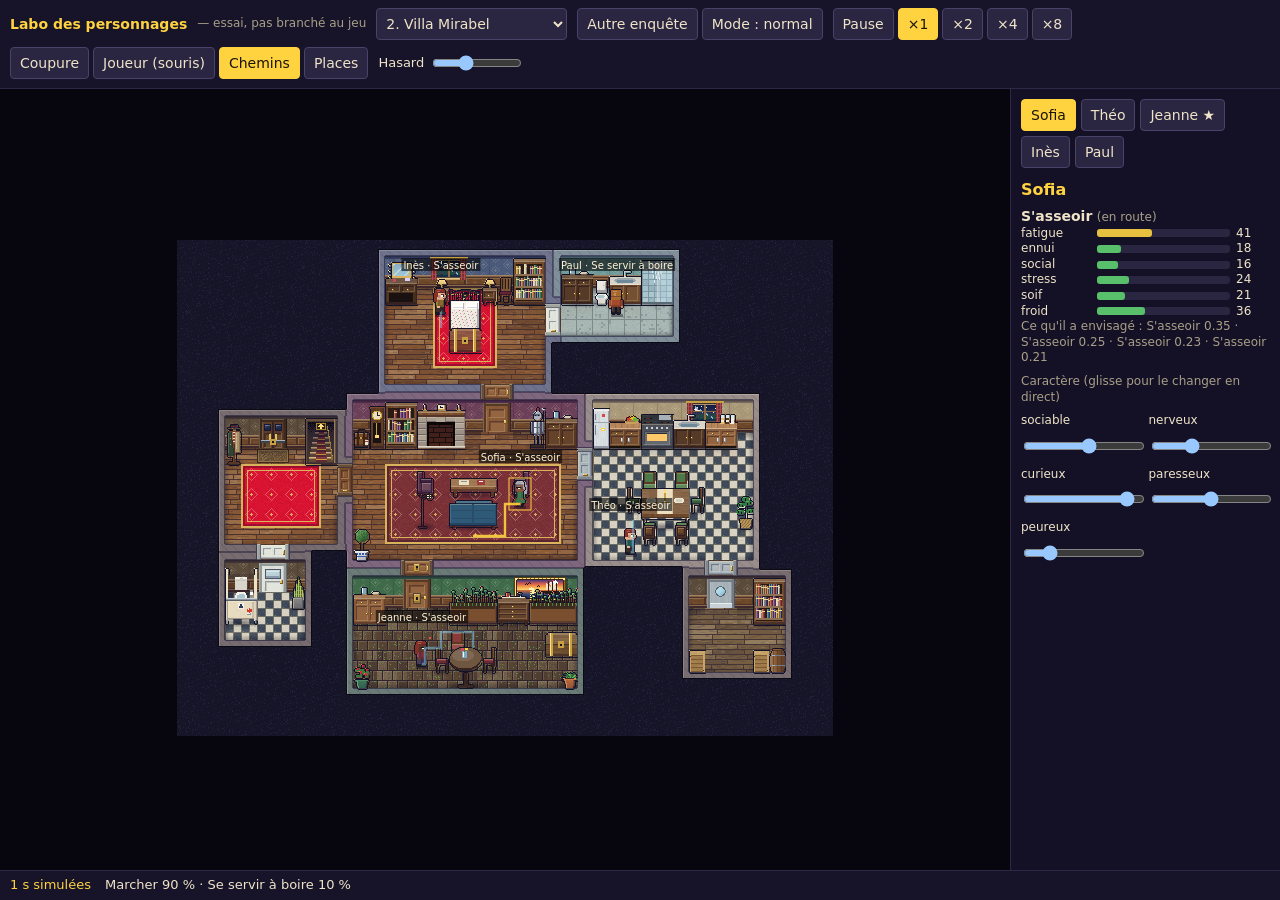
==== labo.html @ 419ea0ed "Six lieux refaits à l'éditeur deviennent les cartes du jeu Hôtel des Cimes, Villa Mirabel, Nocturne " ====
<!DOCTYPE html>
<html lang="fr">
<head>
<meta charset="utf-8">
<meta name="viewport" content="width=device-width,initial-scale=1,viewport-fit=cover">
<title>Labo des personnages</title>
<link rel="preconnect" href="https://fonts.googleapis.com">
<link rel="preconnect" href="https://fonts.gstatic.com" crossorigin>
<link rel="stylesheet" href="https://fonts.googleapis.com/css2?family=Patrick+Hand&family=Pixelify+Sans:wght@400;600;700&family=VT323&display=swap">
<style>/* Layout: le jeu occupe tout l'écran. Toute l'interface est du papier : calepin, étiquettes, documents.
   Single-theme by choice: une nuit d'enquête, vue depuis un carnet d'inspecteur. */
:root{
  color-scheme:dark;
  --nuit:#0c0a1c; --encre:#141226; --stylo:#2a3a6a; --rouge:#a33a3a; --crayon:#ffd23f; --vert:#3d8a54;
  --papier:#eadcb8; --papier-2:#d8c79c; --craie:#f0ecdc;
  --r0:#7fe3d4;
  --f:"Pixelify Sans","Courier New",monospace;
  --main:"Patrick Hand","Comic Sans MS",cursive;
  --grain:none;
}
*{box-sizing:border-box}
html,body{height:100%;margin:0;overflow:hidden;background:var(--nuit)}
body{color:var(--craie);font:17px/1.35 var(--f)}
.carnet>*,.pz>*,.pop>*,.doc>*,.bulle>*{zoom:var(--txt)}
#app{position:relative;width:100%;height:100%;overflow:hidden;background:#05040c;user-select:none;-webkit-user-select:none}
#jeu{position:absolute;left:0;top:0;display:block;image-rendering:pixelated;touch-action:none;outline:none}
button,input,textarea{font:inherit;color:inherit}
button{cursor:pointer;background:none;border:0;padding:0}
:focus-visible{outline:2px solid var(--stylo);outline-offset:2px}
h1,h2,h3,h4,p{margin:0}
[hidden]{display:none!important}
.etiq:disabled{opacity:.5;cursor:not-allowed}

/* Étiquette de papier : le seul style de bouton du jeu */
.etiq{display:inline-flex;align-items:center;gap:6px;background:#f6ecd0 var(--grain);color:var(--encre);padding:4px 13px;min-height:34px;font:600 16px/1.1 var(--f);border:2px solid var(--stylo);
  border-radius:225px 18px 205px 16px/16px 205px 18px 225px;box-shadow:2px 3px 0 rgba(10,8,24,.45);transform:rotate(-.5deg);transition:transform .1s}
.etiq:nth-child(even){transform:rotate(.6deg)}
.etiq:hover,.etiq:focus-visible{background:#ffe9a0;transform:translateY(-2px) rotate(-1deg)}
.etiq:active{transform:translateY(1px)}
.etiq.fort{background:#c8483e;color:#fff4e0;border-color:#5a1420}
.etiq.fort:hover{background:#e0584c}
.etiq.alt{background:#d8c79c;color:#3a3048}
.etiq img{width:20px;height:20px;image-rendering:pixelated}
.ligne{display:flex;flex-wrap:wrap;gap:10px;align-items:center}

/* Sur la carte */
.lieu{position:absolute;top:calc(16px + env(safe-area-inset-top,0px));left:calc(max(10px,env(safe-area-inset-left,0px)) + var(--icone)*.72 + 10px);background:var(--papier) var(--grain);color:var(--encre);padding:2px 14px;font:600 17px var(--f);pointer-events:none;z-index:4;transform:rotate(-1.2deg);box-shadow:2px 3px 0 rgba(0,0,0,.5);clip-path:polygon(0 8%,4% 0,30% 6%,62% 0,100% 7%,98% 96%,70% 100%,35% 93%,3% 100%)}
:root{--icone:clamp(62px,11vmin,112px);--txt:1}
.hud{position:absolute;inset:0;pointer-events:none;z-index:5}
.hud button{pointer-events:auto}
.calepin{position:absolute;right:max(10px,env(safe-area-inset-right,0px));bottom:calc(8px + env(safe-area-inset-bottom,0px));width:calc(var(--icone)*1.32);height:var(--icone);background-size:100% 100%;image-rendering:pixelated;transition:transform .12s}
.calepin:hover{transform:translateY(-5px)}
.calepin.frise{animation:frise .55s steps(6)}
@keyframes frise{0%,100%{transform:none}20%{transform:translateY(-10px) rotate(-6deg)}50%{transform:translateY(-14px) rotate(6deg)}80%{transform:translateY(-6px) rotate(-3deg)}}
.engrenage{position:absolute;left:max(10px,env(safe-area-inset-left,0px));top:calc(8px + env(safe-area-inset-top,0px));width:calc(var(--icone)*.72);height:calc(var(--icone)*.72)}
.engrenage i{position:absolute;inset:0;background-size:100% 100%;image-rendering:pixelated;display:block}
.engrenage:hover i{transform:rotate(18deg)}
.engrenage i{will-change:transform;transition:transform .2s}
.engrenage.tourne i{animation:tourne .7s cubic-bezier(.22,.8,.3,1)}
/* le petit pignon engrène le grand : il tourne en sens inverse, plus vite */
.engrenage #eng2{inset:auto;left:58%;top:58%;width:56%;height:56%}
.engrenage:hover #eng2{transform:rotate(-27deg)}
.engrenage.tourne #eng2{animation:tourne2 .7s cubic-bezier(.22,.8,.3,1)}
@keyframes tourne2{to{transform:rotate(-540deg)}}
/* calepin : la page se corne et se replie (dessinée par tournePage) */
.livret .feuille.page-vole{position:absolute;margin:0;pointer-events:none;flex:none}
.pli-page{position:absolute;pointer-events:none;z-index:3}
@keyframes tourne{to{transform:rotate(360deg)}}
.marteau{position:absolute;left:max(10px,env(safe-area-inset-left,0px));bottom:calc(8px + env(safe-area-inset-bottom,0px));width:calc(var(--icone)*1.32);height:calc(var(--icone)*1.12)}
#mart{display:block;width:100%;height:100%;image-rendering:pixelated}
.plan-mini{position:absolute;right:max(10px,env(safe-area-inset-right,0px));top:calc(10px + env(safe-area-inset-top,0px));display:grid;gap:2px;background:#eadcb8 var(--grain);padding:5px;box-shadow:3px 4px 0 rgba(0,0,0,.5);transform:rotate(.6deg);width:clamp(170px,20vw,260px)}
.plan-mini canvas{width:100%;display:block;background:#eadcb8}
.plan-mini span{font:600 calc(11px + .35vmin) var(--f);color:var(--encre);white-space:nowrap;overflow:hidden;text-overflow:ellipsis}
body.calme *{animation:none!important;transition:none!important}
.neuf{position:absolute;left:-6px;top:-6px;background:var(--crayon);color:var(--encre);min-width:26px;padding:0 5px;font-weight:700;box-shadow:0 0 0 2px var(--encre)}
.prompt{position:absolute;left:50%;bottom:calc(var(--icone) + 18px);transform:translateX(-50%);background:var(--papier) var(--grain);color:var(--encre);padding:2px 12px;font:600 17px var(--f);white-space:nowrap;max-width:94%;overflow:hidden;text-overflow:ellipsis;pointer-events:none;box-shadow:2px 3px 0 rgba(0,0,0,.5);z-index:4}
.toast{position:absolute;left:50%;top:60px;transform:translateX(-50%);background:#f6ecd0 var(--grain);color:#8a2830;padding:4px 14px;font:600 17px var(--f);max-width:92%;text-align:center;pointer-events:none;box-shadow:2px 3px 0 rgba(0,0,0,.5);z-index:6}
.toast.bon{color:#1f6b45}

/* Bulles : un papier collé près du personnage */
.bulle,.amb{position:absolute;background:#fbf3dc var(--grain);color:var(--encre);z-index:7;border:3px solid var(--encre);box-shadow:3px 4px 0 rgba(0,0,0,.45)}
.bulle{width:min(540px,calc(100% - 24px));padding:10px 12px;font-size:19px;line-height:1.3;cursor:pointer;max-height:calc(100% - 20px);overflow-y:auto}
.bulle::after,.amb::after{content:"";position:absolute;left:var(--q,40px);bottom:-12px;width:14px;height:12px;background:#fbf3dc;border-right:3px solid var(--encre);border-bottom:3px solid var(--encre);transform:skewX(32deg)}
.bulle{overflow:visible}
.bulle.haut::after,.amb.haut::after{display:none}
.bulle .tete{display:flex;gap:10px;align-items:flex-start}
.bulle canvas{width:clamp(72px,13vmin,120px);height:clamp(72px,13vmin,120px);image-rendering:pixelated;flex:none;border:3px solid var(--encre)}
.bulle b{display:block;color:#8a2830;font-weight:700}
.bulle .suite{position:absolute;right:10px;bottom:4px;font-size:14px;color:#6a6a7a;animation:clign 1s steps(2) infinite}
@keyframes clign{50%{opacity:0}}
.bulle .choix{display:flex;flex-wrap:wrap;gap:7px;margin-top:10px;max-height:190px;overflow-y:auto;padding:3px}
.bulle .etiq{font-size:15px;min-height:30px;padding:2px 9px}
.amb{padding:2px 8px;font-size:15px;max-width:190px;pointer-events:none;z-index:3}

/* Cartons de scénario */
.carte{position:absolute;inset:0;background:#05040c;display:grid;place-content:center;justify-items:center;text-align:center;gap:12px;padding:24px;z-index:8;cursor:pointer}
.carte h2{font:700 clamp(2.2rem,7vw,4.5rem)/1 var(--f);color:var(--crayon);text-wrap:balance}
.carte p{font-size:clamp(1.1rem,2.6vw,1.6rem);max-width:30em;text-wrap:balance}
.carte small{color:#b8bcd4;font-size:15px}
.passer{position:absolute;right:max(14px,env(safe-area-inset-right,0px));bottom:calc(14px + env(safe-area-inset-bottom,0px));z-index:9;background:#d8c79c var(--grain);color:#3a3048;padding:3px 12px;font:600 15px var(--f);border:2px solid var(--stylo);border-radius:225px 18px 205px 16px/16px 205px 18px 225px}

/* Le calepin : papier, spirale, marque-pages */
.carnet{position:absolute;inset:0;background:rgba(5,4,12,.66);display:grid;grid-template-rows:minmax(0,1fr);place-items:center;padding:12px 14px;z-index:6;overflow:hidden}
.livret{position:relative;width:min(900px,calc(100% - 140px));margin-right:112px;height:min(640px,calc(100vh - 28px));display:flex;min-height:0}
.spirale{flex:none;width:30px;background:repeating-linear-gradient(transparent 0 12px,#8a93a8 12px 18px,#d8dce4 18px 20px,transparent 20px 30px);margin-right:-13px;z-index:2}
.feuille{position:relative;flex:1;min-width:0;background:#eadcb8 var(--grain);background-size:64px;color:var(--encre);box-shadow:6px 8px 0 rgba(0,0,0,.5),inset 22px 0 18px -18px rgba(90,70,30,.5);padding:18px 18px 16px 34px;display:grid;grid-template-rows:minmax(0,1fr);border-radius:3px 8px 8px 3px}
.feuille::before{content:"";position:absolute;inset:0 0 0 0;pointer-events:none;background:repeating-linear-gradient(transparent 0 27px,rgba(70,90,150,.2) 27px 28px);border-radius:inherit}
.feuille::after{content:"";position:absolute;left:26px;top:0;bottom:0;width:2px;background:rgba(190,60,60,.4);pointer-events:none}
.corps{container-type:size;position:relative;overflow-y:auto;scrollbar-gutter:stable;min-height:0;padding:2px 34px 8px 6px;user-select:text;-webkit-user-select:text}
.croix{position:absolute;right:8px;top:8px;width:40px;height:40px;z-index:3;transition:transform .12s}
.croix:hover{transform:rotate(12deg) scale(1.15)}
.signets{position:absolute;left:100%;top:60px;display:flex;flex-direction:column;gap:6px;width:112px;z-index:1}
.signets button{background:var(--c);color:#fff8e8;font:600 14px var(--f);padding:6px 14px 6px 12px;text-align:left;width:94px;margin-left:-6px;box-shadow:2px 2px 0 rgba(0,0,0,.45);transition:width .1s;clip-path:polygon(0 0,100% 0,90% 50%,100% 100%,0 100%);text-shadow:1px 1px 0 rgba(0,0,0,.35)}
.signets button:hover{width:102px}
.signets button{min-height:32px}
.signets button[aria-selected="true"]{width:112px}
.corps h2{font:700 1.6rem/1.15 var(--f);color:#8a2830;margin-bottom:8px;padding-right:30px}
.corps h3{font:600 1.15rem var(--f);color:var(--stylo);margin:12px 0 6px}
.main,.corps li,.corps textarea{font-family:var(--main);font-size:19px;line-height:1.25}
.main{margin-bottom:8px;color:#2a3a6a}
.cases{display:grid;grid-template-columns:repeat(auto-fill,minmax(max(150px,30cqw),1fr));gap:2cqw}
.case{background:#fff8e4;padding:7px;display:grid;gap:3px;align-content:start;text-align:left;box-shadow:0 0 0 2px var(--stylo),3px 3px 0 2px rgba(20,18,38,.25);font-family:var(--main);font-size:17px;line-height:1.15;min-height:96px;color:var(--encre)}
.case:nth-child(odd){transform:rotate(-.7deg)}
.case:nth-child(3n){transform:rotate(.8deg)}
.case .t{display:flex;align-items:center;gap:6px;font:700 15px var(--f);color:#8a2830}
.case img{width:clamp(30px,7cqw,52px);height:clamp(30px,7cqw,52px);image-rendering:pixelated;flex:none}
.case.k-temoin .t{color:var(--stylo)}
.case.k-doc{background:#fbe7d0}
.fiche-t{display:flex;gap:10px;padding:8px 0;border-bottom:2px dashed rgba(42,58,106,.35)}
.fiche-t img{width:clamp(56px,13cqw,110px);height:clamp(56px,13cqw,110px);image-rendering:pixelated;flex:none;border:2px solid var(--stylo)}
.fiche-t>div{flex:1;min-width:0}
.fiche-t h3{margin:0 0 2px}
.fiche-t ul{margin:0;padding-left:18px}
.fiche-t .vide{font-family:var(--main);color:#7a6a54}
.fiche-t textarea{width:100%;margin-top:4px;background:transparent;border:0;border-bottom:1px solid rgba(42,58,106,.45);color:var(--stylo);resize:vertical;outline:none}
.gens{display:grid;grid-template-columns:repeat(auto-fit,minmax(max(140px,30cqw),1fr));gap:2cqw;margin-bottom:10px}
.fiche{display:flex;flex-direction:column;gap:6px;padding:2cqw;background:#fff8e4;text-align:left;min-width:0;align-items:flex-start;font-size:15px;line-height:1.2;color:var(--encre);box-shadow:0 0 0 2px var(--stylo)}
button.fiche:hover{background:#ffe9a0}
.fiche img{height:min(25cqh,20cqw);width:auto;aspect-ratio:1;align-self:center;image-rendering:pixelated;flex:none}
.fiche.choisi{box-shadow:0 0 0 4px #a33a3a;background:#ffd8c8}
.fiche b{display:block;font-size:17px}
.fiche em{color:var(--stylo);font-style:normal;font-weight:600}
.fiche .tr{color:#8a5a14}
.fiche .mb{color:#a33a3a}
.objets,.papiers{display:grid;grid-template-columns:repeat(auto-fill,minmax(max(100px,22cqw),1fr));gap:2cqw}
.objet-c,.pap{display:grid;justify-items:center;gap:3px;padding:7px;background:#fff8e4;box-shadow:0 0 0 2px var(--stylo);font:600 14px/1.1 var(--f);text-align:center;color:var(--encre)}
button.objet-c:hover,.pap:hover{background:#ffe9a0}
.objet-c img,.pap img{width:clamp(40px,12cqw,84px);height:clamp(40px,12cqw,84px);image-rendering:pixelated}
#croquis{max-width:100%;background:transparent;display:block}

/* Documents : le papier est dessiné en pixels, le texte vient par-dessus */
.doc{position:absolute;inset:0;background:rgba(5,4,12,.8);display:flex;padding:14px;z-index:8;overflow:auto}
.vue{position:relative;margin:auto;max-width:100%}
.vue>.croix{position:fixed;right:14px;top:14px;background:#f6ecd0;border-radius:50%;box-shadow:2px 2px 0 rgba(0,0,0,.45);z-index:3}
.d{--t:"VT323","Courier New",monospace;position:relative;box-sizing:border-box;color:#1c1826;font:400 20px/1.14 var(--t);background-size:100% 100%;image-rendering:pixelated;filter:drop-shadow(6px 8px 0 rgba(0,0,0,.5));padding:44px 46px 40px;display:flex;flex-direction:column;gap:7px;user-select:text;-webkit-user-select:text}
.d p,.d ol,.d table{margin:0}
.d i{font-style:normal;color:#5a4a3a}
.d h4{font:700 27px/1.1 var(--f);text-align:center;margin:4px 0}
.d h5{font:700 17px/1.1 var(--f);margin:5px 0 0;border-bottom:2px solid #5a4a3a;padding-bottom:1px;color:#3a2a2a}
.d .ent{font:600 15px/1.2 var(--f);letter-spacing:.04em;text-align:center;color:#4a3a2a}
.d .ent.cl{color:#fff4d8;font-size:21px;margin-top:-30px}
.d .ent.cl2{color:#ecdcb0;font-size:13px;margin-top:-5px;margin-bottom:12px}
.d .ent.dr{text-align:right;padding-left:64px;font-size:19px;color:#1f5a44}
.d .ent small{font:400 13px var(--f)}
.d .fort{font:700 26px var(--f);text-align:center}
.d .signe{font-family:var(--main);font-size:30px;line-height:1;text-align:right;color:var(--stylo);margin-top:auto;padding-right:90px}
.d .signe.g{padding-right:0;text-align:left}
.d .petit{font-size:17px;color:#5a4a3a}
.d .c{text-align:center}
.d .main{font-family:var(--main);font-size:23px;margin:0}
.d .marge{font-family:var(--main);font-size:24px;line-height:1.1;color:#a33a3a}
.d .marge.haute{position:absolute;right:40px;top:372px;width:190px;transform:rotate(-4deg)}
.d .pied{font-size:16px;color:#5a4a3a;border-top:1px solid #8a7a5a;padding-top:3px}
.d .ecrit{font:400 23px/1.2 var(--main);color:#2a3a6a;display:flex;flex-direction:column;gap:8px}
.d .ecrit ol{padding-left:26px}
.d ol{padding-left:24px}
.d .ligne2{display:grid;grid-template-columns:1fr 1fr;gap:2px 16px}
.d .ent2 p:last-child{text-align:right}
.d .ent2{font-size:17px;border-bottom:3px double #2a3a6a;padding-bottom:5px}
.d mark{background:#ffe45c;color:#1a1626;padding:0 3px;box-shadow:inset 0 -2px 0 #e8b820}
.d table.reg{border-collapse:collapse;width:100%;font-size:18px}
.d table.reg td,.d table.reg th{border:1px solid #6a5a48;padding:2px 6px;text-align:left;font-weight:400}
.d .titre-j{font:700 56px/1 Georgia,"Times New Roman",serif;text-align:center;margin-top:-8px;padding-bottom:18px}
.d .sous-j{display:flex;justify-content:space-between;font-size:17px;margin-top:-14px;padding:2px 4px;border-top:3px solid #141226;border-bottom:3px double #141226}
.d .cols{display:grid;grid-template-columns:428px 1fr;gap:38px;flex:1}
.d .cols .t2{font:700 19px var(--f);margin-top:14px;border-top:1px solid #6a6a72;padding-top:6px}
.d .cols p+p{margin-top:8px}
.d .cote{padding-top:150px;font-size:17px}
.d .cote b{display:block;font:700 15px var(--f);margin-top:6px}
.d .ph{display:none}
.d .colle{line-height:1.7}
.colle span{display:inline-block;padding:1px 6px;margin:2px;background:#fff;box-shadow:1px 1px 0 rgba(0,0,0,.3);font-size:22px}
.colle .m0{font:700 25px Georgia,serif;transform:rotate(-3deg)}
.colle .m1{background:#1a1a1a;color:#fff;transform:rotate(2deg);font-family:var(--t)}
.colle .m2{font:700 28px Impact,sans-serif;background:#f4d84a;transform:rotate(1deg)}
.colle .m3{font:400 23px "Courier New",monospace;background:#e8b0a8;transform:rotate(-2deg)}
.d .fiche-c{position:absolute;left:40px;right:40px;bottom:68px;font-size:18px}
.d .fiche-c b{font:700 14px var(--f)}
.d .fiche-c mark{font-size:18px}
.d[data-k=chantage]{padding:24px 26px}
.d[data-k=recu]{padding:30px 22px;gap:3px;font-size:19px}
.d[data-k=recu] .l{display:flex;justify-content:space-between}
.d[data-k=recu] .tir{overflow:hidden;white-space:nowrap}
.d[data-k=telegramme]{padding:28px 30px}
.d[data-k=telegramme] .ent.cl{margin-top:-20px;margin-bottom:12px}
.d .cases{display:grid;grid-template-columns:repeat(5,1fr);font-size:18px;text-align:center;margin-top:-2px}
.d .cases i{display:block;font:600 13px var(--f)}
.d .bande{font-size:25px;line-height:66px;margin-top:0;text-transform:uppercase;padding:0 14px;height:190px;overflow:hidden}
.d[data-k=registre]{padding:32px 34px}
.d[data-k=registre] .ent.cl{margin-top:-20px;margin-bottom:18px}
.d table.led{border-collapse:collapse;width:100%}
.d table.led th{font:700 15px var(--f);text-align:left;padding:0 8px 8px}
.d table.led td{padding:0 8px;height:42px}
.d table.led td.h{font:400 22px var(--main);color:#2a3a6a}
.d[data-k=registre] .pied{margin-top:auto}
.d table.heures{border-collapse:collapse;margin:10px 0 0 -22px;width:calc(100% + 22px)}
.d table.heures td{height:45px;vertical-align:middle;font:400 23px var(--main);color:#2a3a6a;padding:0 6px}
.d table.heures td:first-child{width:92px;text-align:right;font:400 19px var(--t);color:#7a2228;padding-right:14px}
.d[data-k=agenda] .bas{margin-top:auto;color:#2a3a6a}
.d[data-k=agenda]{padding:30px 22px 22px 40px}
.d[data-k=journal]{padding:30px 34px 30px 88px;line-height:1.1}
.d[data-k=journal] .ecrit{font-size:26px;line-height:36px;gap:0;margin-top:16px}
.d[data-k=journal] .petit{margin-top:6px}
.d[data-k=carte] .dem{position:absolute;left:28px;top:36px;width:300px;font-size:24px;line-height:1.15;color:#2a3a6a}
.d[data-k=carte] .dest{position:absolute;left:385px;top:194px;width:300px;line-height:45px;font:400 25px var(--main);color:#2a3a6a}
.d[data-k=carte] .obl{position:absolute;right:120px;top:120px;font-size:15px;transform:rotate(-8deg);color:#3a3a4a}
.d[data-k=renvoi]{padding-top:32px}
.d[data-k=dette]{padding-top:34px}
.d[data-k=dette] h4{text-align:left;padding-right:84px}
.d[data-k=brevet]{padding:38px 48px}
.d[data-k=brevet] .ent{margin-top:0}
.d[data-k=article]{padding:26px 28px}
.d[data-k=contrat]{padding-top:42px}
.d[data-k=contrat] ol.art{display:flex;flex-direction:column;gap:6px}
.d[data-k=autopsie]{padding:44px 40px 34px;font-size:19px;gap:5px}
.d[data-k=autopsie] .signe{padding-right:0;text-align:left;margin-top:30px}
.d[data-k=ordonnance]{padding:34px 34px 30px}
.d[data-k=ordonnance] .ordo{margin-top:30px}
.d[data-k=ordonnance] .ecrit{margin:14px 0;font-size:26px}
.d[data-k=testament]{padding:42px 48px 36px}
.tampon-p{position:absolute;right:124px;bottom:28px;width:144px;height:144px;border:4px double #2a3a8a;border-radius:50%;color:#2a3a8a;display:grid;place-content:center;justify-items:center;text-align:center;transform:rotate(-13deg);opacity:.76;mix-blend-mode:multiply}
.tampon-p b{font:700 21px/1 var(--f)}
.tampon-p small{font:600 12.5px/1.15 var(--f)}
.objet{background:#f4ead0 var(--grain);display:grid;justify-items:center;text-align:center;width:min(380px,100%);color:#1a1626;padding:24px;gap:8px;box-shadow:6px 8px 0 rgba(0,0,0,.5);font:600 17px/1.3 var(--f)}
.objet h4{font:700 1.4rem var(--f)}
.objet img{width:252px;height:252px;max-width:100%;image-rendering:pixelated}
.objet .petit{font-size:14px;color:#5a4a3a}
.objet .main{font-size:20px}

/* Énigmes et mini-jeux : une fiche de papier */
.pz{position:absolute;inset:0;background:rgba(5,4,12,.74);display:grid;place-items:center;padding:12px;z-index:7}
.fiche-pz{width:min(800px,100%);max-height:100%;overflow-y:auto;padding:18px;display:grid;gap:11px;justify-items:center;text-align:center;background:#eadcb8 var(--grain);color:var(--encre);box-shadow:6px 8px 0 rgba(0,0,0,.5);font-size:18px}
.fiche-pz h3{font:700 1.5rem var(--f);color:#8a2830}
.clue{display:grid;gap:3px;font-family:var(--main);font-size:20px}
.code{letter-spacing:.22em;font:700 1.25em var(--f);color:var(--stylo)}
.fiche-pz input[type=text]{font-size:1.3em;background:#fff8e4;color:var(--encre);border:2px solid var(--stylo);padding:4px 8px;width:220px;max-width:100%;text-align:center}
.fiche-pz input[type=range]{width:min(320px,100%)}
.mono{word-break:break-word;max-width:60ch;color:var(--stylo);font:600 18px "Courier New",monospace}
.pgrid{display:grid;gap:3px;justify-content:center}
.pgrid button{width:46px;height:46px;background:#c8b888;font-size:20px;line-height:1;color:var(--encre);box-shadow:inset 0 0 0 2px var(--stylo)}
.pgrid button.on{background:var(--crayon)}
.pgrid button.x{visibility:hidden}
.pgrid svg,.pgrid img{display:block;width:100%;height:100%;image-rendering:pixelated}
.pgrid .proche{background:#d8483e}.pgrid .moyen{background:#e0a03a}.pgrid .loin{background:#5a7ad8}
.err{color:#a33a3a;min-height:1.2em}
.meuble{position:relative;display:block;margin:0 auto;width:min(760px,100%,calc((100vh - 190px)*1.6));aspect-ratio:320/200;background-size:100% 100%;image-rendering:pixelated;box-shadow:0 0 0 4px #2a1a14;overflow:hidden}
.meuble img{display:block;width:100%;height:auto;image-rendering:pixelated}
.cintre{position:absolute;top:8%;width:20%;transform-origin:50% 0;transition:transform .15s}
.cintre:hover,.cintre:focus-visible{transform:rotate(3deg);z-index:2}
.cintre.vu{transform:translateY(-2%) rotate(-5deg);filter:brightness(.55)}
.rayon{position:absolute;left:22%;width:56%;bottom:16%;display:flex;align-items:flex-end;justify-content:center}
.rayon button{width:15.5%;transition:transform .12s}
.rayon button:hover{transform:translateY(-3%)}
.rayon .sel{transform:translateY(-8%);filter:brightness(1.3)}
.serrure{position:absolute;left:14%;right:14%;top:56%;display:grid;justify-items:center;gap:6px}
.gp{display:flex;gap:10px}
.gp i{width:16px;height:16px;border-radius:50%;background:#2a1a14;box-shadow:inset 0 0 0 2px #d8b050}
.gp i.ok{background:#58d67a}
.tir{width:100%;height:clamp(18px,5cqw,30px);position:relative;background:#2a2230;box-shadow:0 0 0 3px #d8b050}
.tir i{position:absolute;top:0;bottom:0;background:var(--vert)}
.tir u{position:absolute;top:-5px;bottom:-5px;width:6px;background:var(--crayon);box-shadow:0 0 0 1px var(--encre)}
.boite{position:absolute;width:16%;transition:transform .12s}
.boite:hover{transform:translateY(-4%)}
.tatons{position:absolute;inset:7% 6%;display:grid;grid-template-columns:repeat(5,1fr);grid-template-rows:repeat(4,1fr);gap:2px}
.tatons button{background:transparent;transition:background .12s}
.tatons button:hover{background:rgba(255,255,255,.14)}
.tatons .proche{background:rgba(216,72,62,.62)}.tatons .moyen{background:rgba(224,160,58,.5)}.tatons .loin{background:rgba(90,122,216,.42)}
.cendres{position:absolute;inset:0;width:100%;height:100%;image-rendering:pixelated;touch-action:none;cursor:grab}
.cendres.hd{image-rendering:auto;cursor:pointer}

/* Page d'accueil */
.accueil{position:absolute;inset:0;z-index:10;overflow:auto}
#ciel{position:absolute;inset:0;width:100%;height:100%;image-rendering:pixelated}
.acc-ui{position:relative;min-height:100%;display:grid;grid-template-columns:minmax(0,1fr) minmax(0,460px);gap:24px;align-items:center;padding-block:24px;padding-left:max(28px,env(safe-area-inset-left,0px));padding-right:max(28px,env(safe-area-inset-right,0px));user-select:none}
.acc-g{display:grid;gap:18px;justify-items:start;max-width:520px}
.acc-g h1{font:700 clamp(3.6rem,11vw,7.5rem)/.88 var(--f);color:var(--craie);text-shadow:4px 5px 0 #05040c}
.acc-g h1 span{color:var(--crayon)}
.acc-g>p{font-size:clamp(1.05rem,2.2vw,1.35rem);max-width:26em;text-shadow:2px 2px 0 #05040c}
.acc-g .etiq{font-size:19px;min-height:44px;padding:6px 18px}
.pop{position:absolute;inset:0;background:rgba(5,4,12,.74);display:grid;place-items:center;padding:12px;z-index:20}
.opts{position:relative;width:min(760px,100%);text-align:left;justify-items:stretch}
.opts .croix{right:8px;top:8px}
.opts h3{padding-right:40px}
.opts h4{font:600 1.1rem var(--f);color:var(--stylo)}
.lignes{display:grid;gap:7px}
.opt{display:grid;grid-template-columns:minmax(0,210px) minmax(0,1fr);gap:10px;align-items:center;font:600 15px var(--f)}
.opt input[type=range]{width:100%}
.etiq.actif{background:#2a3a6a;color:#fff4e0}
@media (max-width:560px){.opt{grid-template-columns:minmax(0,1fr)}}
.acc-d{position:relative;background:#c8b48a var(--grain);padding:16px;box-shadow:6px 8px 0 rgba(0,0,0,.55);transform:rotate(.7deg);color:var(--encre)}
.tampon{position:absolute;right:-10px;top:-18px;background:#f6ecd0 var(--grain);border:4px solid #a33a3a;color:#a33a3a;padding:3px 13px;display:grid;justify-items:center;transform:rotate(7deg);z-index:1;box-shadow:2px 3px 0 rgba(0,0,0,.4)}
.tampon b{font:700 2rem/1 var(--f)}
.tampon span{font:600 13px var(--f)}
.dossiers{display:grid;gap:5px;margin-top:40px}
.dossier{position:relative;display:grid;grid-template-columns:30px minmax(0,1fr) auto;gap:8px;align-items:center;background:#f0dfae var(--grain);padding:5px 10px;text-align:left;box-shadow:1px 2px 0 rgba(60,40,10,.55);font:600 16px var(--f);overflow:hidden}
.dossier:nth-child(even){background-color:#e6d09a}
.dossier:hover{background:#ffe9a0;transform:translateX(-4px)}
.dossier .no{color:#8a2830}
.dossier .dif{font-size:13px;color:#6a5a44}
.dossier i{position:absolute;right:62px;top:3px;font:700 15px var(--f);font-style:normal;color:#a33a3a;border:2px solid #a33a3a;padding:0 5px;transform:rotate(-7deg);background:rgba(246,236,208,.7)}
@media (max-width:820px){
  .acc-ui{grid-template-columns:minmax(0,1fr);align-content:start}
  .livret{width:100%;height:100%;flex-direction:column}
  .spirale{display:none}
  .signets{position:static;order:-1;flex-direction:row;flex-wrap:wrap;width:auto;gap:3px}
  .signets button,.signets button:hover,.signets button[aria-selected="true"]{width:auto;margin:0;padding:3px 9px;clip-path:none;font-size:13px}
  .signets button[aria-selected="true"]{outline:2px solid #fff8e8}
  .feuille{padding-left:30px}
}
@media (max-width:560px){
  body{font-size:16px}
  .bulle canvas{width:60px;height:60px}
  .bulle{font-size:17px}
}
@media (prefers-reduced-motion:reduce){.calepin.frise,.bulle .suite{animation:none}}

/* Tribunal : une parade d'identification plein écran, avec toise et banc d'accusation */
.tribunal{position:absolute;inset:0;z-index:15;display:grid;grid-template-rows:auto minmax(0,1fr) auto auto;gap:clamp(6px,2vh,16px);padding:clamp(10px,3vh,26px) max(16px,env(safe-area-inset-right,0px));color:#f0ecdc;
  background:repeating-linear-gradient(transparent 0 calc(10vh - 2px),rgba(240,236,220,.16) calc(10vh - 2px) 10vh),linear-gradient(#1a1f3a,#0c0f22)}
.tribunal>header{text-align:center}
.tribunal>header p{font:600 15px var(--f);letter-spacing:.12em;text-transform:uppercase;color:#b8bcd4}
.tribunal>header h2{font:700 clamp(1.5rem,4.4vh,2.6rem)/1.1 var(--f);color:var(--crayon)}
.alignes{display:grid;grid-template-columns:repeat(var(--n),minmax(0,1fr));gap:clamp(6px,1.4vw,18px);align-items:center;align-content:center;min-height:0;max-width:1100px;width:100%;margin:0 auto}
.aligne{position:relative;display:grid;justify-items:center;gap:3px;padding:8px 6px 10px;color:#f0ecdc;background:rgba(240,236,220,.06);transition:transform .12s,background .12s;min-width:0}
.aligne:hover{background:rgba(240,236,220,.14);transform:translateY(-5px)}
.aligne .no{position:absolute;left:6px;top:4px;background:#141226;color:var(--crayon);font:700 14px var(--f);padding:0 6px}
.aligne img{width:100%;max-height:44vh;object-fit:contain;image-rendering:pixelated}
.aligne b{font:700 clamp(15px,2.4vh,20px)/1.1 var(--f)}
.aligne small{font:400 clamp(12px,1.8vh,15px)/1.1 var(--f);color:#b8bcd4;text-align:center}
.aligne i{position:absolute;left:50%;top:38%;transform:translate(-50%,-50%) rotate(-12deg);font:700 clamp(15px,2.8vh,24px) var(--f);font-style:normal;color:#ff6a5e;border:3px solid #ff6a5e;padding:0 8px;background:rgba(20,10,20,.72);opacity:0}
.aligne.choisi{background:rgba(216,72,62,.26);box-shadow:inset 0 0 0 3px #ff6a5e}
.aligne.choisi i{opacity:1}
.tribunal>footer{display:flex;flex-wrap:wrap;gap:10px 20px;align-items:center;justify-content:center;background:linear-gradient(#5f2f1a,#3a1c10);box-shadow:inset 0 3px 0 #d8a840,0 -4px 0 rgba(0,0,0,.4);padding:clamp(8px,1.8vh,14px) 18px;margin-inline:calc(-1*max(16px,env(safe-area-inset-right,0px)));margin-bottom:calc(-1*clamp(10px,3vh,26px))}
.tribunal>footer p{font:600 clamp(15px,2.4vh,19px) var(--f);min-width:0}
.frapper{display:inline-flex;align-items:center;gap:10px;background:#c8483e;color:#fff4e0;font:700 clamp(16px,2.6vh,21px) var(--f);padding:6px 18px;box-shadow:3px 4px 0 rgba(0,0,0,.45)}
.frapper:hover:not(:disabled){background:#e0584c}
.frapper:disabled{background:#6a4a48;color:#c8b8b0;cursor:not-allowed}
#trib-mart{width:60px;height:51px;image-rendering:pixelated}
.croix.claire{right:14px;top:12px;background:#f6ecd0;border-radius:50%;z-index:2}
@media (max-width:640px){.alignes{grid-template-columns:repeat(3,minmax(0,1fr));align-content:start;overflow-y:auto}.aligne img{max-height:18vh}}

/* Intérieur des meubles */
.scene-c{display:block;margin:0 auto;width:min(760px,100%,calc((100vh - 190px)*1.6));aspect-ratio:320/200;image-rendering:pixelated;touch-action:none;cursor:grab;box-shadow:0 0 0 4px #2a1a14}
.scene-c:active{cursor:grabbing}
/* Emploi du temps dessiné à la main dans le calepin */
.edt-wrap{overflow-x:auto}
.edt{border-collapse:collapse;width:100%;table-layout:fixed;font-family:var(--main);color:#1a1626;background:rgba(255,252,240,.5)}
.edt th,.edt td{border:2px solid #2a3a6a;padding:3px 3px;vertical-align:middle;text-align:center;font-weight:400;background:none}
.edt thead th{font:700 16px var(--f);color:#2a3a6a}
.edt thead th:first-child{width:clamp(70px,17cqw,120px)}
.edt tbody th{text-align:left;font:600 clamp(13px,2.2cqw,15px) var(--f);color:#1a1626;overflow:hidden}
.edt tbody th img{width:clamp(18px,4.4cqw,30px);height:auto;image-rendering:pixelated;vertical-align:middle;margin-right:5px}
.edt td b{display:block;font-weight:400;font-size:clamp(13px,2.7cqw,18px);line-height:1.05;color:#2a3a6a}
.edt td small{font-size:clamp(12px,2.4cqw,16px);line-height:1.05;color:#4a3a2a;display:block}
.edt td i{font-style:normal;color:#9a8a6a;font-size:18px}
.edt .crime{background:rgba(216,72,62,.2)}
.edt thead .crime{color:#c82a20;background:rgba(216,72,62,.3)}
.corps textarea{width:100%;margin-top:8px;background:transparent;border:0;border-bottom:1px solid rgba(42,58,106,.45);color:var(--stylo);resize:vertical;outline:none;font:19px var(--main)}
.carnet .croix{right:26px;top:6px}

/* Dossier d'accusation : arme et heure, facultatives */
.dossier-acc{display:flex;flex-wrap:wrap;gap:6px 26px;justify-content:center;max-width:1100px;width:100%;margin:0 auto}
.dossier-acc>div{display:flex;flex-wrap:wrap;align-items:center;gap:5px 8px;min-width:0}
.dossier-acc b{font:700 clamp(14px,2.2vh,17px) var(--f);color:var(--crayon)}
.dossier-acc span{display:flex;flex-wrap:wrap;gap:4px}
.dossier-acc .etiq{font-size:clamp(12px,1.9vh,15px);padding:2px 8px}
.dossier-acc .etiq.actif{background:#d8483e;color:#fff4e0}

/* Carte : le nom de la pièce au survol */
.plan-nom{position:absolute;right:0;top:calc(100% + 6px);background:#141226;color:#fff8e8;font:700 clamp(17px,2.6vw,24px)/1.1 var(--f);padding:5px 12px;white-space:nowrap;box-shadow:3px 3px 0 rgba(0,0,0,.5);transform:rotate(-.6deg);pointer-events:none}
/* Déductions et note de fin */
.deduc{display:flex;flex-wrap:wrap;gap:10px}
.tcol{flex:1 1 150px;min-width:0;display:grid;gap:5px;align-content:start}
.tcol h3{margin:0}
.tem{display:grid;text-align:left;background:#f6ecd0;color:var(--encre);padding:5px 8px;box-shadow:inset 0 0 0 1px var(--stylo);font:400 16px/1.1 var(--main)}
.tem b{font:600 14px var(--f)}
.tem.reg{background:#e8d8b0}
.tem.sel{background:#ffe45c;box-shadow:inset 0 0 0 2px #c8483e}
.liens{list-style:none;padding:0;display:grid;gap:4px;font:400 18px/1.2 var(--main)}
.liens li{padding-left:18px;position:relative}
.liens li::before{content:"=";position:absolute;left:0;color:#3a7a4c;font-weight:700}
.liens li.rouge{color:#a32a2a}
.liens li.rouge::before{content:"X";color:#c8302a}
.note-fin{display:flex;gap:16px;align-items:center;margin:6px 0}
.lettre{flex:none;width:76px;height:76px;display:grid;place-items:center;font:700 52px/1 var(--f);border:4px solid currentColor;transform:rotate(-7deg)}
.l-A,.l-B{color:#2e7a4a}.l-C,.l-D{color:#b87a1a}.l-E{color:#a32a2a}
.petitp{font:400 16px var(--main);color:#5a4a3a}
/* Nouveaux mini-jeux */
.ecrits{position:absolute;inset:6% 5%;display:grid;grid-template-columns:1fr 1.5fr;gap:3%;min-height:0}
.modele,.quatre button{background:#f4ead0;color:#1a1626;box-shadow:2px 3px 0 rgba(0,0,0,.4);padding:6px 8px;text-align:left;display:grid;align-content:start;gap:2px;min-width:0;overflow:hidden}
.modele b,.quatre b{font:600 13px var(--f);color:#5a4a3a}
.quatre{display:grid;grid-template-columns:1fr 1fr;gap:6px;min-height:0}
.quatre .vu{opacity:.45}
.ecrit{display:block;font-size:clamp(15px,2.6cqw,21px);line-height:1.2;transform-origin:0 50%}
.meuble{container-type:inline-size}
.emp{position:absolute;inset:6% 5%;display:flex;gap:5%;align-items:center;justify-content:center}
.emp>div:first-child,.fiches button{background:#f4ead0;color:#1a1626;padding:6px;display:grid;justify-items:center;gap:3px;box-shadow:2px 3px 0 rgba(0,0,0,.4)}
.emp b{font:600 13px var(--f)}
.emp img{width:clamp(56px,16cqw,110px);image-rendering:pixelated}
.fiches{display:flex;gap:8px}
.fiches img{width:clamp(44px,12cqw,84px)}
/* Niveau test : une seule ligne discrète, le reste se joue dans le décor */
.but{position:absolute;left:50%;bottom:calc(14px + env(safe-area-inset-bottom,0px));transform:translateX(-50%);max-width:min(560px,62vw);background:rgba(10,8,20,.74);color:#f0ecdc;font:600 clamp(13px,1.9vh,16px)/1.2 var(--f);padding:4px 12px;text-align:center;pointer-events:none;z-index:4;text-wrap:balance}
.salles{list-style:none;padding:0;display:grid;gap:6px}
.salles li{display:grid;gap:3px;background:#fff8e4;padding:6px 10px;box-shadow:2px 2px 0 rgba(0,0,0,.2);font:400 17px/1.15 var(--main)}
.salles b{font:600 16px var(--f)}
.salles .fini b{color:#2e7a4a}
/* Écran tactile */
#jeu,#mini,.scene-c,.cendres{touch-action:manipulation}
@media (max-width:560px){
  .plan-mini{width:118px;padding:3px}
  .plan-mini span#ici{font-size:11px}
  .ecrits{grid-template-columns:1fr}
  .edt th,.edt td{padding:2px}
}
@media (pointer:coarse){
  .etiq{min-height:40px}
  .tons .etiq,.fl .etiq{min-height:38px}
}
#mini{pointer-events:auto}
@media (max-width:640px){
  .tribunal{overflow-y:auto;grid-template-rows:auto auto auto auto}
  .alignes{overflow:visible}
  .tribunal>footer{position:sticky;bottom:0;z-index:2}
}
/* Tutoriel : quelques mots, une flèche, et c'est au joueur d'agir */
.tuto-p{position:absolute;left:50%;bottom:calc(52px + env(safe-area-inset-bottom,0px));transform:translateX(-50%);background:rgba(10,8,20,.6);color:#c8c4d8;font:600 12px var(--f);padding:2px 9px;z-index:4}
.tuto-p:hover{color:#fff}
.calepin.appel,.marteau.appel{animation:appel .9s ease-in-out infinite}
@keyframes appel{0%,100%{transform:scale(1)}50%{transform:scale(1.14) rotate(-3deg)}}
@media (prefers-reduced-motion:reduce){.calepin.appel,.marteau.appel{animation:none;outline:3px solid #ffd23f}}
/* Fins et enquête du jour */
.fin-nom{display:grid;gap:2px;background:#2a2430;color:#f0ecdc;padding:7px 12px;margin:4px 0}
.fin-nom b{font:700 19px var(--f);color:#ffd23f}
.fin-nom span{font:400 18px/1.15 var(--main)}
.dossier.jour{background:#8a2830;color:#fff4e0}
.dossier.jour .no,.dossier.jour .dif{color:#ffd23f}
.tampon small{display:block;font-size:12px}
/* ——— Petits écrans ———
   Règles pensées d'abord pour un téléphone : rien ne dépasse sur les côtés, tout défile en hauteur,
   et chaque bouton se touche au doigt sans zoomer. */
.pz,.pop{display:flex;overflow-y:auto;overscroll-behavior:contain}
.pz>*,.pop>*{margin:auto;max-width:100%}
.carnet,.doc,.accueil,.tribunal,.pz,.pop{overscroll-behavior:contain}
.plan-mini span#ici{font-size:max(13px,calc(11px + .35vmin))}
.tuto-p{font-size:14px;padding:4px 10px}
.tampon small{font-size:13px}
.opt input[type=range]{height:32px}
@media (pointer:coarse){
  .bulle .etiq,.dossier-acc .etiq{min-height:40px}
  .signets button{min-height:38px}
}
@media (max-width:820px){
  .signets button,.signets button:hover,.signets button[aria-selected="true"]{min-height:36px;padding:6px 11px;font-size:15px}
  .livret{width:100%;margin-right:0}
  .feuille{padding:14px 12px 12px 24px}
  .feuille::after{left:16px}
  .carnet{padding:8px max(8px,env(safe-area-inset-right,0px)) 8px max(8px,env(safe-area-inset-left,0px))}
}
@media (max-width:560px){
  .acc-g{background:rgba(8,6,20,.78);padding:14px 16px;box-shadow:4px 5px 0 rgba(0,0,0,.5);justify-self:stretch;max-width:none}
  .acc-ui{padding-left:max(14px,env(safe-area-inset-left,0px));padding-right:max(14px,env(safe-area-inset-right,0px));gap:30px}
  .acc-g h1{font-size:clamp(3rem,17vw,4.4rem)}
  .dossier{font-size:15px;min-height:42px;padding:5px 8px}
  .dossier i{right:58px}
  .doc{padding:58px 12px 12px}
  .d{padding:30px 18px 28px 22px;font-size:20px}
  .d .marge.haute{position:static;width:auto;transform:rotate(-2deg)}
  .d .signe{padding-right:0}
  .d .ent.dr{padding-left:0}
  .bulle{font-size:18px;padding:8px 10px}
  .bulle .choix{max-height:42vh}
  .tampon{right:0}
  .d .cols{grid-template-columns:minmax(0,1fr);gap:10px}
  .d .cases{grid-template-columns:repeat(auto-fit,minmax(86px,1fr));gap:4px}
  .d table.led th,.d table.led td{padding:0 4px}
  .d table.led th{font-size:14px}
  .d table.led td.h{font-size:19px}
  .d[data-k=telegramme],.d[data-k=registre]{padding:24px 14px}
  .d .fiche-c{position:static;margin-top:10px}
  .tampon-p{position:relative;right:auto;bottom:auto;align-self:flex-end;margin-top:8px;width:128px;height:128px}
  .d[data-k=carte] .dem,.d[data-k=carte] .dest,.d[data-k=carte] .obl{position:static;width:auto;transform:none}
  .d[data-k=carte] .dest{line-height:1.4}
  .d .cote{padding-top:20px}
  .d .bande{height:auto;line-height:1.4}
  /* L'emploi du temps devient une fiche par suspect */
  .edt-wrap{overflow:visible}
  .edt,.edt tbody{display:block;background:none}
  .edt thead{display:none}
  .edt tr{display:grid;grid-template-columns:repeat(2,minmax(0,1fr));gap:4px;margin-bottom:8px;padding:5px;border:2px solid #2a3a6a;background:rgba(255,252,240,.55)}
  .edt tbody th{grid-column:1/-1;display:flex;align-items:center;gap:6px;border:0;padding:0;font-size:16px}
  .edt tbody th img{width:28px}
  .edt td{display:grid;align-content:center;gap:1px;min-height:46px;padding:4px;border:1px solid rgba(42,58,106,.45)}
  .edt td::before{content:attr(data-h);font:700 14px var(--f);color:#2a3a6a}
  .edt td.crime::before{color:#c82a20}
  .edt td b{font-size:17px}
  .edt td small{font-size:15px}
}
@media (max-width:640px),(max-height:500px){
  .tribunal{display:flex;flex-direction:column;overflow-y:auto}
  .tribunal>*{flex:none}
  .alignes{overflow:visible;min-height:auto}
  .tribunal>footer{position:sticky;bottom:0;z-index:2}
}
@media (max-height:500px){
  .alignes{grid-template-columns:repeat(var(--n),minmax(0,1fr))}
  .aligne img{max-height:34vh}
  .livret{height:calc(100vh - 16px)}
  .signets{top:6px;gap:4px}
  .bulle .choix{max-height:none}
  .bulle{max-height:calc(100% - 16px);overflow-y:auto}
}
.passer{min-height:40px}
@media (max-width:640px),(max-height:500px){
  .aligne small{font-size:13.5px}
  .dossier-acc .etiq{font-size:14px}
}
/* Bulle posée sous le personnage quand il n'y a pas la place au-dessus : la pointe monte vers lui */
.bulle.bas::after,.amb.bas::after{top:-12px;bottom:auto;border:0;border-left:3px solid var(--encre);border-top:3px solid var(--encre)}
/* Mini-jeu du piano */
.piano-m{position:absolute;inset:0;display:grid;grid-template-rows:auto minmax(0,1fr);gap:5%;padding:4% 5% 5%;background:linear-gradient(#1a1418,#2e252c)}
.partition{justify-self:center;display:flex;flex-wrap:wrap;justify-content:center;gap:4px 8px;background:#f6f0dc;padding:5px 14px;box-shadow:2px 3px 0 rgba(0,0,0,.5);background-image:repeating-linear-gradient(transparent 0 5px,rgba(40,40,60,.22) 5px 6px)}
.partition span{font:700 clamp(15px,3.6cqw,21px) var(--f);color:#2a2018;padding:0 3px}
.partition span.ok{color:#2e7a4a;text-decoration:underline}
.touches{display:grid;grid-template-columns:repeat(8,minmax(0,1fr));gap:3px}
.touche{position:relative;background:linear-gradient(#ffffff,#e8e4dc);border-radius:0 0 5px 5px;box-shadow:inset 0 -6px 0 #cfc8b8,2px 3px 0 rgba(0,0,0,.5);display:flex;align-items:flex-end;justify-content:center;padding-bottom:8px;color:#5a5048;font:600 clamp(12px,2.8cqw,16px) var(--f);min-height:44px}
.touche:hover{background:linear-gradient(#fffbe8,#efe6c8)}
.touche:active{background:#ffe9a0;transform:translateY(2px)}
.touche:nth-child(1)::after,.touche:nth-child(2)::after,.touche:nth-child(4)::after,.touche:nth-child(5)::after,.touche:nth-child(6)::after{content:"";position:absolute;right:-32%;top:0;width:58%;height:52%;background:#1a1418;border-radius:0 0 3px 3px;z-index:1;pointer-events:none}
.res-t{width:100%;font:400 18px/1.3 var(--main);padding:8px;background:#fffaf0;color:var(--encre);border:2px solid var(--stylo);resize:none;user-select:text;-webkit-user-select:text}
.aide-inst{background:#f6ecd0 var(--grain);color:var(--encre);padding:8px 12px;font:400 18px/1.25 var(--main);max-width:28em;box-shadow:3px 4px 0 rgba(0,0,0,.5);text-shadow:none}
.aide-inst b{font-weight:700;color:#8a2830}
/* iPhone en application plein écran : la barre d'état, l'encoche et la barre d'accueil passent par-dessus le jeu.
   Tout ce qui touche un bord de l'écran se décale de la place qu'elles prennent. */
:root{--sh:env(safe-area-inset-top,0px);--sb:env(safe-area-inset-bottom,0px);--sg:env(safe-area-inset-left,0px);--sd:env(safe-area-inset-right,0px)}
#zone-sure{position:absolute;visibility:hidden;pointer-events:none;top:var(--sh);left:var(--sg);height:var(--sb);width:var(--sd);padding:0}
.vue>.croix{top:calc(14px + var(--sh));right:calc(14px + var(--sd))}
.croix.claire{top:calc(12px + var(--sh));right:calc(14px + var(--sd))}
.carnet{padding:calc(12px + var(--sh)) calc(14px + var(--sd)) calc(12px + var(--sb)) calc(14px + var(--sg))}
.livret{height:min(640px,calc(100vh - 28px - var(--sh) - var(--sb)))}
.doc{padding:calc(14px + var(--sh)) calc(14px + var(--sd)) calc(14px + var(--sb)) calc(14px + var(--sg))}
.pz,.pop{padding:calc(12px + var(--sh)) calc(12px + var(--sd)) calc(12px + var(--sb)) calc(12px + var(--sg))}
.tribunal{padding-top:calc(clamp(10px,3vh,26px) + var(--sh));padding-left:calc(16px + var(--sg));padding-right:calc(16px + var(--sd))}
.tribunal>footer{padding-bottom:calc(clamp(8px,1.8vh,14px) + var(--sb))}
.toast{top:calc(60px + var(--sh))}
.acc-ui{padding-top:calc(24px + var(--sh));padding-bottom:calc(24px + var(--sb))}
@media (max-width:820px){
  .carnet{padding:calc(8px + var(--sh)) calc(8px + var(--sd)) calc(8px + var(--sb)) calc(8px + var(--sg))}
  .livret{height:100%}
}
@media (max-width:560px){.doc{padding-top:calc(58px + var(--sh))}}
@media (max-height:500px){.livret{height:calc(100vh - 16px - var(--sh) - var(--sb))}}
.bulle{max-width:calc(100% - 16px - var(--sg) - var(--sd))}
/* Lettre de licenciement */
.d[data-k=renvoi]{padding:34px 44px 28px;gap:9px}
.lt-tete{display:flex;align-items:center;gap:12px;border-bottom:3px double #2a3a6a;padding-bottom:8px;margin-top:4px}
.lt-logo{display:grid;place-items:center;width:46px;height:46px;flex:none;border-radius:50%;background:#2a3a6a;color:#e8c860;font:700 19px var(--f);box-shadow:inset 0 0 0 3px #c8a040,2px 2px 0 rgba(0,0,0,.2)}
.lt-nom{font:700 26px/1.05 var(--f);color:#2a3a6a;letter-spacing:.03em}
.lt-svc{font:600 13px var(--f);letter-spacing:.12em;text-transform:uppercase;color:#6a5a44}
.lt-meta{display:flex;justify-content:space-between;gap:14px;font-size:18px}
.lt-dest{text-align:right}
.lt-reco{display:inline-block;margin-top:5px;border:2px solid #a3262a;color:#a3262a;font:700 12px var(--f);letter-spacing:.05em;text-transform:uppercase;padding:1px 6px;transform:rotate(-2deg)}
.lt-objet{border-left:4px solid #2a3a6a;padding-left:8px;font-size:20px}
.lt-sign{align-self:flex-end;text-align:center;margin-top:4px;padding-right:24px}
.d .lt-sign .signe{padding-right:0;text-align:center}
/* L'Écho du soir */
.d[data-k=article]{padding:22px 26px 26px;gap:6px;font-size:18px;overflow:hidden}
.j-tete{text-align:center;border-bottom:4px double #141226}
.j-titre{font:700 54px/1 Georgia,"Times New Roman",serif}
.j-sous{display:flex;justify-content:space-between;gap:8px;font:600 13px var(--f);letter-spacing:.08em;text-transform:uppercase;border-top:1px solid #141226;margin-top:4px;padding:3px 2px}
.j-rub{font:700 13px var(--f);letter-spacing:.14em;text-transform:uppercase;color:#a3262a;margin-top:4px}
.d .j-une{font:700 30px/1.05 Georgia,"Times New Roman",serif;text-align:left;margin:0}
.j-chapo{font:italic 400 20px/1.2 Georgia,"Times New Roman",serif;color:#3a3430;border-bottom:1px solid #8a8478;padding-bottom:6px}
.j-cols{display:grid;grid-template-columns:minmax(0,1.7fr) minmax(0,1fr);gap:18px}
.j-art p+p{margin-top:7px}
.lettrine{float:left;font:700 46px/.8 Georgia,"Times New Roman",serif;margin:4px 6px 0 0;color:#141226}
.j-sign{font:italic 17px Georgia,"Times New Roman",serif;text-align:right;margin-top:8px}
.j-cote{border-left:1px solid #8a8478;padding-left:14px;display:flex;flex-direction:column;gap:6px}
.j-photo{width:100%;image-rendering:pixelated;border:2px solid #141226;display:block}
.j-leg{font:italic 15px/1.15 Georgia,"Times New Roman",serif;color:#4a4438}
.j-bref{font-size:16px;line-height:1.15}
.j-bref b{font:700 13px var(--f);text-transform:uppercase;letter-spacing:.08em;margin-right:4px}
.j-annonce{border:2px solid #141226;padding:4px 6px;font:600 14px var(--f);text-align:center}
.entoure{position:relative;white-space:nowrap}
.entoure::after{content:"";position:absolute;inset:-5px -9px -4px -9px;border:2px solid #b8302a;border-radius:50%;transform:rotate(-4deg);pointer-events:none}
.lacere{position:absolute;inset:0;pointer-events:none;background:linear-gradient(118deg,transparent 52%,rgba(30,20,10,.35) 52.1%,#f4ecd6 52.2%,#f4ecd6 52.35%,rgba(30,20,10,.3) 52.45%,transparent 52.6%),linear-gradient(108deg,transparent 71%,rgba(30,20,10,.3) 71.1%,#f4ecd6 71.2%,#f4ecd6 71.32%,rgba(30,20,10,.25) 71.42%,transparent 71.55%)}
@media (max-width:560px){.j-cols{grid-template-columns:minmax(0,1fr)}.j-cote{border-left:0;padding-left:0}.j-titre{font-size:38px}.d .j-une{font-size:24px}.lt-meta{flex-direction:column}.lt-dest{text-align:left}.d[data-k=renvoi]{padding:26px 18px 24px}}
/* Chasse aux bugs : cibles tactiles et textes minimum sur téléphone */
.touche{font-size:max(13px,min(16px,2.8cqw))}
.partition span{font-size:max(14px,min(21px,3.6cqw))}
.meuble:has(.piano-m){width:min(760px,100%)}
.pz input[type=range]{height:34px}
.lt-reco{font-size:13px}
@media (max-height:500px){.meuble{width:min(760px,100%,calc((100vh - 110px)*1.6))}}

/* ——— Éditeur de cartes (réservé à l'auteur : ?editeur) ——— */
.ed{position:fixed;inset:0;z-index:200;display:grid;grid-template-rows:auto minmax(0,1fr) auto;background:#0d0b18;color:#efe4c8;font:14px/1.3 system-ui,sans-serif;padding:env(safe-area-inset-top,0px) env(safe-area-inset-right,0px) env(safe-area-inset-bottom,0px) env(safe-area-inset-left,0px)}
.ed button{font:inherit;color:inherit;background:#2a2540;border:1px solid #4a4268;border-radius:4px;padding:5px 9px;cursor:pointer;min-height:32px}
.ed button:hover{background:#3a3358}.ed button:disabled{opacity:.4;cursor:default}
.ed button[aria-pressed="true"],.ed button.pris{background:#ffd23f;color:#1a1408;border-color:#ffd23f}
.ed button.fort{background:#3a7a4a;border-color:#58a65a}.ed button.danger{background:#6a2830;border-color:#a8404a}.ed button.sur{background:#a8404a}
.ed-barre{display:flex;flex-wrap:wrap;gap:6px 10px;align-items:center;padding:8px 10px;background:#17142a;border-bottom:1px solid #2e2846}
.ed-barre select{font:inherit;background:#2a2540;color:inherit;border:1px solid #4a4268;border-radius:4px;padding:5px;min-height:32px;max-width:220px}
.ed-outils,.ed-groupe{display:flex;flex-wrap:wrap;gap:4px}
.ed-corps{display:grid;grid-template-columns:minmax(0,1fr) 270px;min-height:0}
#ed-c{width:100%;height:100%;display:block;touch-action:none;cursor:crosshair;min-width:0}
.ed-panneau{overflow-y:auto;padding:10px;background:#141126;border-left:1px solid #2e2846;display:flex;flex-direction:column;gap:8px}
.ed-panneau h3{font:600 16px system-ui;color:#ffd23f;margin:4px 0 0}
.ed-aide{color:#cbbf9f;font-size:13px}.ed .petit{font-size:12px;color:#a89f88}.ed .rouge{color:#ff7070}
.ed-boutons{display:flex;flex-wrap:wrap;gap:5px}
.ed kbd{font-size:10px;opacity:.7;margin-left:3px}
.ed-cherche{font:inherit;padding:6px 8px;background:#0d0b18;color:inherit;border:1px solid #4a4268;border-radius:4px;width:100%}
.ed-palette,.ed-sols{display:grid;grid-template-columns:repeat(auto-fill,minmax(74px,1fr));gap:5px}
.ed-palette button,.ed-sols button{display:flex;flex-direction:column;align-items:center;gap:3px;padding:4px;font-size:11px;line-height:1.1}
.ed-palette img{height:48px;max-width:100%;object-fit:contain;image-rendering:pixelated}
.ed-sols img{width:40px;height:40px;image-rendering:pixelated}
.ed-tableaux{display:grid;grid-template-columns:repeat(2,1fr);gap:5px}.ed-tableaux img{height:44px;image-rendering:pixelated}
.ed-champs{display:grid;grid-template-columns:1fr 1fr;gap:6px}.ed-champs label{display:flex;flex-direction:column;font-size:12px;gap:2px}
.ed-champs input{font:inherit;background:#0d0b18;color:inherit;border:1px solid #4a4268;border-radius:4px;padding:4px;width:100%}
.ed-couleur{display:flex;align-items:center;justify-content:space-between;gap:8px;font-size:13px}.ed-couleur input{width:44px;height:30px;border:0;background:none}
.ed-texte{width:100%;height:240px;font:11px monospace;background:#0d0b18;color:#cfe;border:1px solid #4a4268}
.ed-etat{display:flex;flex-wrap:wrap;gap:4px 14px;padding:6px 10px;background:#17142a;border-top:1px solid #2e2846;font-size:13px;max-height:84px;overflow-y:auto}
.ed-etat .ok{color:#7ad88a}.ed-etat .ko,.ed-etat .pb{color:#ff9a8a}.ed-etat .msg{color:#ffd23f}
.ed-retour{position:fixed;z-index:190;top:calc(8px + env(safe-area-inset-top,0px));left:50%;transform:translateX(-50%);background:#ffd23f;color:#1a1408;font:600 14px system-ui;padding:8px 14px;border-radius:6px;box-shadow:0 2px 0 rgba(0,0,0,.5)}
@media (max-width:760px){.ed-corps{grid-template-columns:1fr;grid-template-rows:minmax(0,1fr) minmax(0,38vh)}.ed-panneau{border-left:0;border-top:1px solid #2e2846}.ed-barre{max-height:30vh;overflow-y:auto}}

/* ——— Comptes d'inspecteurs ——— */
.carte-cpt{display:flex;align-items:center;gap:10px;background:#f2e6c8 var(--grain);color:var(--encre);padding:6px 12px 6px 6px;box-shadow:3px 4px 0 rgba(0,0,0,.5);transform:rotate(-1deg);text-align:left;max-width:100%}
.carte-cpt:hover{transform:rotate(0) scale(1.02)}
.carte-cpt img{width:52px;height:52px;image-rendering:pixelated;background:#2a3a5a;border:2px solid #2a2418;flex:none}
.carte-cpt span{display:grid;gap:2px;min-width:0}.carte-cpt b{font:700 17px var(--f);white-space:nowrap;overflow:hidden;text-overflow:ellipsis}.carte-cpt small{font:600 13px var(--f);color:#8a2830}
.xp{display:block;width:140px;max-width:100%;height:6px;background:rgba(42,36,24,.25);border-radius:3px;overflow:hidden}.xp i{display:block;height:100%;background:linear-gradient(90deg,#c8983a,#f8d878)}
.xp.grand{width:100%;height:9px}
.fiche-pz.comptes{width:min(760px,100%);text-align:left;justify-items:stretch;position:relative}
.comptes h3{text-align:center}.comptes h4{font:700 1.05rem var(--f);color:#2a3a8a;margin-top:6px}
.comptes .erreur{color:#a33a3a;font-weight:600;text-align:center}
.cpt-liste{display:grid;grid-template-columns:repeat(auto-fill,minmax(150px,1fr));gap:10px}
.cpt-perso{display:grid;justify-items:center;gap:4px;padding:12px 8px;background:#fff8e4;box-shadow:3px 3px 0 rgba(0,0,0,.25);color:var(--encre);text-align:center}
.cpt-perso:hover,.cpt-perso.actif{outline:3px solid #c8983a}
.cpt-perso img{width:84px;height:84px;image-rendering:pixelated;background:#2a3a5a;border:3px solid #2a2418}
.cpt-perso b{font:700 16px var(--f)}.cpt-perso small{font:500 13px var(--f);color:#5a4a30}.cpt-perso .cadenas{color:#a33a3a;font-size:12px}
.cpt-perso.nouveau .plus{width:84px;height:84px;display:grid;place-items:center;font:700 44px var(--f);color:#8a7a58;border:3px dashed #8a7a58}
.cpt-tete{display:flex;gap:16px;align-items:center;flex-wrap:wrap}
.cpt-photo{position:relative;flex:none}.cpt-photo img{width:112px;height:112px;image-rendering:pixelated;background:#2a3a5a;border:3px solid #2a2418;display:block}
.cpt-photo .corps{position:absolute;right:-14px;bottom:-6px;width:40px;height:60px;border:0;background:none}
.cpt-photo.grand img:first-child{width:144px;height:144px}
.cpt-id{display:grid;gap:4px;flex:1;min-width:200px}.cpt-id small{font:500 12px var(--f);color:#5a4a30}
.cpt-nom{font:700 1.5rem var(--f);background:transparent;border:0;border-bottom:2px dashed rgba(42,58,106,.4);color:var(--encre);width:100%;padding:2px 0;outline:none}
.cpt-nom:focus{border-bottom-color:#2a3a8a}
.cpt-id .grade{font:700 1.1rem var(--f);color:#8a2830}
.cpt-chiffres{display:grid;grid-template-columns:repeat(auto-fill,minmax(110px,1fr));gap:8px;margin-top:6px}
.cpt-chiffres div{background:#fff8e4;padding:6px 8px;box-shadow:2px 2px 0 rgba(0,0,0,.18);display:grid}
.cpt-chiffres b{font:700 1.4rem var(--f);color:#2a3a8a}.cpt-chiffres span{font:500 12.5px var(--f)}
.cpt-notes{display:flex;flex-wrap:wrap;gap:5px}.cpt-notes .note{width:30px;height:30px;display:grid;place-items:center;font:700 16px var(--f);background:#fff8e4;box-shadow:2px 2px 0 rgba(0,0,0,.18)}
.note.nA{color:#2e7a4a}.note.nB{color:#2a3a8a}.note.nC{color:#8a6a2a}.note.nD{color:#a33a3a}.note.vide{color:#b8a888}
.cpt-insignes{display:grid;grid-template-columns:repeat(auto-fill,minmax(112px,1fr));gap:8px}
.insigne{display:grid;justify-items:center;text-align:center;gap:2px;padding:6px 4px;opacity:.45;filter:grayscale(1)}
.insigne.oui{opacity:1;filter:none}
.insigne i{width:46px;height:46px;border-radius:50%;display:grid;place-items:center;font:700 16px var(--f);font-style:normal;color:#5a3a08;background:radial-gradient(circle at 35% 30%,#fff3b0,#e0a020 48%,#8a5a10);border:3px solid #6a4410;box-shadow:inset 0 -3px 0 rgba(0,0,0,.2),2px 2px 0 rgba(0,0,0,.25)}
.insigne b{font:700 13px var(--f)}.insigne small{font:500 11px/1.15 var(--f);color:#5a4a30}
.cpt-hist{list-style:none;padding:0;display:grid;gap:4px}
.cpt-hist li{display:grid;grid-template-columns:minmax(0,1fr) auto;gap:0 10px;background:#fff8e4;padding:5px 10px;border-left:5px solid #2e7a4a;font:500 14px var(--f)}
.cpt-hist li.non{border-left-color:#a33a3a}.cpt-hist li span{grid-column:1}.cpt-hist li small{grid-row:1/3;grid-column:2;align-self:center;color:#5a4a30}
.cpt-avatar{display:flex;gap:18px;align-items:flex-start;flex-wrap:wrap}.cpt-avatar .lignes{flex:1;min-width:240px}
.pastille{display:inline-block;width:18px;height:18px;border-radius:50%;border:2px solid rgba(0,0,0,.35);vertical-align:middle}
.cpt-code{display:flex;justify-content:center;gap:12px;margin:6px 0}.cpt-code i{width:18px;height:18px;border-radius:50%;border:3px solid #2a3a8a}.cpt-code i.plein{background:#2a3a8a}
.cpt-pave{display:grid;grid-template-columns:repeat(3,64px);gap:8px;justify-content:center}.cpt-pave button{font-size:1.3rem;min-height:48px}
.cpt-texte{width:100%;height:120px;font:12px/1.3 monospace;background:#fff8e4;color:var(--encre);border:2px solid rgba(42,58,106,.4);padding:6px;word-break:break-all;resize:vertical}
@media (max-width:560px){.cpt-photo img{width:88px;height:88px}.carte-cpt img{width:44px;height:44px}.cpt-pave{grid-template-columns:repeat(3,58px)}}

.ed-modeles{display:grid;grid-template-columns:repeat(auto-fill,minmax(52px,1fr));gap:4px}
.ed-modeles button{padding:3px;display:grid;justify-items:center;gap:2px;font-size:10px;line-height:1.1}
.ed-modeles img{height:44px;max-width:100%;object-fit:contain;image-rendering:pixelated}
.ed-modeles.larges{grid-template-columns:repeat(auto-fill,minmax(74px,1fr))}.ed-modeles.larges img{height:34px}
.ed-champ{display:grid;gap:3px;font-size:12px}
</style>
</head>
<body>
<main id="app">
  <i id="zone-sure" aria-hidden="true"></i>
  <canvas id="jeu" tabindex="0" aria-label="Carte du jeu. Clique pour te déplacer et agir."></canvas>
  <div id="lieu" class="lieu" hidden></div>
  <div id="hud" class="hud" hidden>
    <button id="engrenage" class="engrenage" data-a="reglages" aria-label="Options"><i id="eng2"></i><i id="eng1"></i></button>
    <button id="marteau" class="marteau" data-a="marteau" aria-label="Accuser"><canvas id="mart" width="80" height="68"></canvas></button>
    <button id="calepin" class="calepin" data-a="onglet" data-v="calepin" aria-label="Ouvrir le calepin"><span id="neuf" class="neuf" hidden></span></button>
    <div class="plan-mini"><canvas id="mini" aria-hidden="true"></canvas><span id="ici"></span><span id="plan-nom" class="plan-nom" hidden></span></div>
  </div>
  <div id="amb" class="amb" hidden></div>
  <div id="but" class="but" hidden></div>
  <button id="tuto-p" class="tuto-p" data-a="passertuto" hidden>Passer le tutoriel</button>
  <div id="toast" class="toast" hidden></div>
  <div id="prompt" class="prompt" hidden></div>
  <div id="bulle" class="bulle" hidden></div>
  <div id="carte" class="carte" hidden></div>
  <div id="carnet" class="carnet" hidden></div>
  <div id="pz" class="pz" hidden></div>
  <div id="doc" class="doc" hidden></div>
  <button id="passer" class="passer" hidden>Passer la scène</button>
  <div id="tribunal" class="tribunal" hidden></div>
  <div id="options" class="pop" hidden></div>
  <section id="accueil" class="accueil"><canvas id="ciel"></canvas><div id="acc-ui" class="acc-ui"></div></section>
</main>
<script>
const GEN_SIG='ff6833e1bc';
// Agencements faits à la main avec l'éditeur (?editeur) : un par lieu, ils remplacent la carte générée.
// Le jeu y place toujours lui-même les suspects, les indices, les cachettes et les énigmes.
// Cartes reçues le 2026-11-08 : les six premiers lieux.
const CARTES={
  // 1. Hôtel des Cimes
  0:{"v":1,"lv":0,"etage":true,"plan":{"r":[[4,19,13,5],[22,3,11,7],[14,3,7,3],[2,3,11,7],[18,19,16,6]],"c":[[8,13,31,3,"Couloir"],[35,5,4,11,"Couloir"],[35,19,5,3,"Toilettes de l'étage"],[40,5,6,3,"Local de service"],[56,12,16,3,"Palier du 2e"],[52,3,9,6,"Chambre 21"],[62,3,10,6,"Grenier"]]},"portes":{"3-5":[9,10],"3-2":[13,4],"1-5":[25,10],"0-5":[14,16],"4-5":[31,16],"6-5":[37,16],"7-5":[39,6],"9-8":[58,9],"10-8":[68,9]},"furn":[["sink",6,19,785333],["stove",8,19,265692],["counter",10,19,549969],["fridge",12,19,417168],["rtable",6,21,454121],["chairR",5,22,454121],["chairL",8,22,454121],["chairB",6,23,454121],["plant",16,23,933949],["fireplace",26,3,419852],["cabinet",24,3,694879],["clock",23,3,359894],["shelf",29,3,106620],["sofaB",26,7,806991],["basse",26,5,806991],["armchairR",24,5,806991],["armchairL",30,5,806991],["washer",18,19,10192],["washer",19,19,334534],["sink",20,19,680399],["cabinet",22,19,117803],["wardrobe",24,19,573432],["table",24,21,834870],["stool",25,23,834870],["trunk",32,24,984356],["mannequin",18,24,479719],["crate",19,24,479719],["crate",20,24,479719],["lift",36,5,736635],["cabine",38,19,471978],["escalier",64,12,20000000],["plant",56,12,185371],["clock",61,12,671473],["plant",71,12,802654],["bed",55,3,223248],["chevet",54,3,39082],["vanity",57,3,461662],["commode",59,3,155422],["trunk",55,6,633690],["lamp",52,8,318713],["wardrobe",62,3,870784],["trunk",64,3,654257],["shelf",66,3,407306],["trunk",68,3,292906],["crate",63,8,942103],["crate",64,8,942103],["barrel",65,8,942103],["crate",63,7,942103],["crate",70,6,34095],["barrel",71,6,34095],["trunk",66,6,77451],["chariot",31,3,619284],["plant",35,19,437779],["rack",45,5,262888],["rack",44,5,8655],["locker",40,5,159325],["locker",42,5,807589],["shelf",16,13,405209],["commode",30,13,864911],["tub",14,3,32544],["medic",19,3,640655],["washer",20,3,93149],["toilet",18,3,512318],["vanity",11,3,935814],["clock",10,3,504124],["bed",6,3,145254],["chevet",8,3,776873],["chevet",5,3,412041],["portant",2,3,895445],["rtable",2,8,149330],["armchairL",4,8,928590],["armchair",2,7,773910],["lamp",12,9,197890],["counter",4,19,857101],["commode",70,3,36358],["banc",52,3,252722],["armure",67,12,928817]],"fen":[[52,1],[69,1]],"tab":[[21,11,0],[12,11,1],[27,17,3]],"ent":[],"aires":[{"f":"lino","t":"#a8a488","tapis":null},{"f":"parquet","t":"#35543f","tapis":[23,4,31,8,"#7a2f35"]},{"f":"marbre","t":"#5d8f92","tapis":null},{"f":"tapis","t":"#6b3f58","tapis":null},{"f":"lino","t":"#7a5a3c","tapis":null},{"f":"parquet","t":"#3f5560","tapis":null},{"f":"damier","t":"#3f5560","tapis":null},{"f":"lino","t":"#3f5560","tapis":null},{"f":"parquet","t":"#3f5560","tapis":null},{"f":"parquet","t":"#5a3f58","tapis":[54,5,57,7,"#3f2a5c"]},{"f":"planche","t":"#6a5a44","tapis":null}]},
  // 2. Villa Mirabel
  1:{"v":1,"lv":1,"etage":true,"plan":{"r":[[26,12,10,8],[11,12,14,8],[24,3,7,3],[13,3,10,6],[11,23,14,5]],"c":[[3,13,7,6,"Entrée"],[3,22,5,3,"Toilettes"],[32,23,6,4,"Cellier"],[49,12,15,3,"Palier"],[44,3,9,6,"Cabinet de travail"],[54,3,10,6,"Grenier"]]},"portes":{"5-1":[10,14],"1-0":[25,13],"1-3":[19,9],"3-2":[23,4],"1-4":[14,20],"6-5":[5,19],"7-0":[33,20],"9-8":[50,9],"10-8":[56,9]},"furn":[["fridge",26,12,306217],["counter",27,12,216596],["stove",29,12,887005],["sink",31,12,506255],["counter",33,12,468998],["table",29,16,436388],["chair",29,15,436388],["chair",31,15,436388],["chairB",29,18,436388],["chairB",31,18,436388],["chairR",28,16,436388],["chairL",32,16,436388],["plant",35,17,59234],["fireplace",15,12,32994],["shelf",13,12,796468],["clock",12,12,665917],["cabinet",23,12,539097],["sofaB",17,17,524758],["basse",17,15,524758],["armchairR",15,15,524758],["armchairL",21,15,524758],["plant",11,19,876211],["cabinet",24,3,823339],["toilet",26,3,476669],["sink",27,3,428096],["shower",29,3,635698],["bed",17,3,197044],["chevet",16,3,597784],["chevet",19,3,536081],["vanity",13,3,942607],["trunk",17,6,818330],["cabinet",11,23,750826],["planter",17,23,182664],["commode",20,23,228237],["planter",22,23,867527],["rtable",17,26,223239],["chairR",16,26,223239],["chairL",19,26,223239],["chair",17,25,223239],["plant",24,27,868620],["plant",11,27,616016],["trunk",23,25,70869],["escalier",8,13,10197850],["portemanteau",3,13,496921],["cabine",3,22,407989],["plant",7,22,226942],["shelf",36,23,286512],["barrel",37,26,621356],["crate",36,26,621356],["crate",32,26,100652],["escalier",62,12,20000000],["clock",53,12,694918],["lamp",58,12,765343],["shelf",45,3,203394],["clock",47,3,796513],["cabinet",48,3,985546],["shelf",50,3,806089],["desk",46,6,655385],["chairB",47,7,655385],["plant",44,3,799045],["wardrobe",54,3,612125],["trunk",56,3,603691],["shelf",58,3,172135],["trunk",60,3,85373],["crate",54,6,662162],["crate",55,6,662162],["barrel",56,6,662162],["crate",54,5,662162],["crate",62,8,374218],["barrel",63,8,374218],["trunk",58,6,446886],["valise",11,12,436410],["lamp",15,17,948294],["armure",22,12,87926],["shelf",21,3,248504],["bascule",20,3,726264]],"fen":[[32,10],[61,1],[16,1]],"tab":[[21,21,3]],"ent":[[5,11]],"aires":[{"f":"damier","t":"#a89878","tapis":null},{"f":"parquet","t":"#6b3f58","tapis":[13,14,23,18,"#7a2f35"]},{"f":"lino","t":"#6e9a9a","tapis":null},{"f":"parquet","t":"#4a5a7a","tapis":[16,3,19,7,"#da102f"]},{"f":"terre","t":"#3f6b4a","tapis":null},{"f":"parquet","t":"#5a4a3a","tapis":[4,14,8,17,"#da102f"]},{"f":"damier","t":"#5a4a3a","tapis":null},{"f":"planche","t":"#5a4a3a","tapis":null},{"f":"parquet","t":"#5a4a3a","tapis":null},{"f":"parquet","t":"#4a3a2a","tapis":[45,5,49,8,"#5a2a2a"]},{"f":"planche","t":"#6a5a44","tapis":null}]},
  // 3. Nocturne 704
  2:{"v":1,"lv":2,"etage":false,"plan":{"r":[[3,4,10,6],[14,4,13,6],[41,4,6,6],[28,4,12,6],[48,4,10,6]],"c":[[59,4,7,6,"Compartiment du contrôleur"]]},"portes":{"0-1":[13,6],"1-3":[27,5],"3-2":[40,5],"2-4":[47,5],"5-4":[58,6]},"furn":[["fridge",3,4,743612],["stove",4,4,829207],["sink",6,4,826712],["cabinet",8,4,784325],["table",6,7,777994],["chair",6,6,777994],["chair",8,6,777994],["chairB",6,9,777994],["crate",11,9,456775],["crate",12,9,456775],["sofa",19,4,429599],["plant",18,4,517532],["commode",16,4,218662],["clock",22,4,59381],["cabinet",23,4,732300],["basse",19,7,876903],["armchairR",17,7,876903],["armchairL",23,7,876903],["plant",14,9,332659],["toilet",41,4,201333],["sink",43,4,153675],["shower",45,4,7054],["wardrobe",29,4,338202],["chevet",31,4,97823],["bed",32,4,514726],["chevet",34,4,83939],["commode",35,4,796644],["vanity",37,4,78931],["trunk",32,7,284391],["stool",37,5,985767],["lamp",39,9,374859],["armchairL",38,9,374859],["crate",52,4,303348],["cabinet",53,4,256543],["locker",55,4,648006],["crate",56,4,549977],["crate",57,4,463437],["trunk",56,9,116924],["crate",55,9,116924],["crate",50,9,585704],["crate",49,9,585704],["barrel",48,9,585704],["crate",50,8,585704],["ropes",49,4,426194],["desk",59,4,397468],["shelf",62,4,992450],["chairB",60,5,754440],["banquette",11,4,499541],["valise",48,4,148821],["lamp",16,7,445850],["banc",41,9,410287],["shelf",64,4,302958],["lamp",65,9,634948]],"fen":[[15,2],[42,2],[33,2],[49,2]],"tab":[],"ent":[],"aires":[{"f":"metal","t":"#8a7a68","tapis":null},{"f":"tapis","t":"#6b2632","tapis":null},{"f":"lino","t":"#6a7d82","tapis":null},{"f":"tapis","t":"#4a3457","tapis":null},{"f":"planche","t":"#5a4632","tapis":null},{"f":"planche","t":"#5a2a35","tapis":null}]},
  // 4. Tour Horizon
  3:{"v":1,"lv":3,"etage":true,"plan":{"r":[[15,3,9,7],[25,3,10,7],[5,13,9,6],[36,13,11,6],[17,22,25,9]],"c":[[15,13,20,6,"Hall d'accueil"],[5,22,7,3,"Toilettes"],[43,22,7,4,"Vestiaire"],[58,12,18,3,"Couloir de direction"],[55,3,10,6,"Bureau du directeur"],[66,3,10,6,"Salle des archives"]]},"portes":{"5-0":[20,10],"5-1":[30,10],"5-2":[13,23],"5-3":[35,14],"5-4":[20,19],"6-2":[6,19],"7-3":[44,19],"9-8":[59,9],"10-8":[67,9]},"furn":[["fridge",15,3,866286],["counter",16,3,843506],["stove",18,3,899135],["sink",20,3,373477],["counter",22,3,911820],["rtable",19,6,347461],["chairR",18,6,347461],["chairL",21,6,347461],["chair",20,5,347461],["chairB",19,8,347461],["plant",23,9,562765],["sofa",28,3,695582],["plant",27,3,702246],["commode",25,3,212131],["clock",31,3,143110],["cabinet",32,3,111344],["basse",28,6,618881],["armchairR",26,6,618881],["armchairL",32,6,618881],["plant",25,9,68475],["sink",5,13,779839],["sink",7,13,919101],["cabine",9,13,846867],["cabine",11,13,68586],["stool",9,18,201511],["stool",11,18,201511],["crate",13,18,118009],["bed",40,13,752704],["chevet",39,13,187105],["chevet",42,13,95186],["wardrobe",43,13,305113],["vanity",45,13,313524],["trunk",40,16,31436],["lamp",46,18,856067],["copier",17,22,169546],["cabinet",18,22,194152],["cabinet",23,22,113075],["commode",25,22,677967],["pcdesk",18,25,474277],["chairB",19,26,474277],["pcdesk",23,25,196838],["chairB",24,26,196838],["pcdesk",28,25,847390],["chairB",29,26,847390],["lift",16,13,496660],["portemanteau",18,13,361561],["videpoche",33,13,635255],["chaussures",27,13,93122],["parapluies",15,13,512248],["bar",23,16,565320],["stool",23,17,565320],["stool",26,17,565320],["sofaB",32,18,479613],["plant",31,18,479613],["wardrobe",48,22,827014],["banc",44,24,859314],["escalier",74,12,20000000],["commode",62,12,707391],["clock",64,12,587445],["lamp",70,12,911181],["plant",72,12,107654],["shelf",55,3,655179],["cabinet",57,3,168843],["clock",59,3,871795],["shelf",60,3,766754],["desk",58,5,232396],["chairB",59,6,232396],["plant",55,8,26546],["lamp",63,8,529649],["armchair",64,8,529649],["shelf",66,3,858528],["cabinet",68,3,400839],["shelf",70,3,498873],["cabinet",72,3,164854],["shelf",74,3,252195],["desk",69,6,608824],["chairB",70,7,608824],["crate",74,8,851316],["crate",75,8,851316],["crate",66,6,847251],["fontaine",13,13,657462],["fontaine",34,3,203412],["lamp",31,6,587488],["locker",8,22,605666],["locker",9,22,765594],["portemanteau",5,22,294829],["chariot",10,22,277275],["pcdesk",33,25,474277],["pcdesk",38,25,474277],["pcdesk",18,28,474277],["pcdesk",23,28,474277],["pcdesk",28,28,474277],["pcdesk",33,28,474277],["pcdesk",38,28,474277],["chairB",19,29,474277],["chairB",29,29,474277],["chairB",24,29,474277],["chairB",34,29,474277],["chairB",39,29,474277],["chairB",39,26,474277],["chairB",34,26,474277],["rack",41,22,91996],["rack",35,22,77678],["rack",36,22,567545],["rack",40,22,235532],["console",37,22,506696],["portant",46,22,394041],["banc",47,24,859314],["banc",37,13,340413],["rack",64,3,118381]],"fen":[[21,1],[6,11],[37,11]],"tab":[[29,20,3]],"ent":[[24,11]],"aires":[{"f":"lino","t":"#b5b09a","tapis":null},{"f":"tapis","t":"#254a6b","tapis":null},{"f":"lino","t":"#7a8d92","tapis":null},{"f":"parquet","t":"#2f3f56","tapis":[39,15,42,17,"#3f2a5c"]},{"f":"tapis","t":"#5f6a78","tapis":null},{"f":"marbre","t":"#4a5a6a","tapis":null},{"f":"damier","t":"#4a5a6a","tapis":null},{"f":"parquet","t":"#4a5a6a","tapis":null},{"f":"marbre","t":"#4a5a6a","tapis":null},{"f":"parquet","t":"#3a4a5a","tapis":[57,4,61,7,"#5a2a2a"]},{"f":"lino","t":"#5a5a52","tapis":null}]},
  // 5. Station Borée
  4:{"v":1,"lv":4,"etage":true,"plan":{"r":[[2,3,11,6],[14,3,13,6],[28,3,10,6],[3,18,15,6],[19,18,14,6]],"c":[[2,12,40,3,"Coursive"],[39,5,3,10,"Coursive"],[43,12,8,5,"Sas d'entrée"],[41,20,6,4,"Local technique"],[61,12,16,3,"Passerelle"],[59,3,7,6,"Observatoire"],[67,3,10,6,"Réserve"]]},"portes":{"0-5":[5,9],"1-5":[19,9],"2-5":[31,9],"3-5":[4,15],"4-5":[30,15],"6-5":[42,13],"7-6":[44,17],"9-8":[62,9],"10-8":[70,9]},"furn":[["fridge",2,3,600286],["stove",3,3,591507],["sink",5,3,592239],["cabinet",7,3,45182],["table",8,6,146088],["chair",8,5,146088],["chair",10,5,146088],["chairB",8,8,146088],["crate",12,8,913400],["sofa",19,3,219],["plant",18,3,139356],["commode",16,3,351067],["clock",22,3,319721],["cabinet",23,3,796889],["basse",19,6,204825],["armchairR",17,6,204825],["armchairL",23,6,204825],["plant",14,8,7533],["shower",28,3,573666],["cabine",30,3,24302],["cabine",32,3,622181],["sink",34,3,33713],["sink",36,3,516300],["stool",34,8,208978],["stool",36,8,208978],["bed",6,18,293847],["chevet",8,18,62168],["bed",9,18,348995],["chevet",11,18,763647],["bed",12,18,532269],["locker",14,18,465243],["locker",15,18,303232],["commode",16,18,613755],["trunk",6,21,505049],["trunk",9,21,903451],["trunk",12,21,683552],["rack",19,18,389653],["commode",20,18,114596],["fridge",22,18,84426],["cabinet",23,18,630655],["labbench",25,18,132251],["labbench",22,22,391875],["stool",23,23,391875],["labbench",27,22,127904],["stool",28,23,688471],["tank",19,23,841299],["lift",39,5,626189],["escalier",2,12,469282],["locker",12,12,232874],["rack",25,12,72545],["locker",15,12,123105],["escalier",43,12,487522],["portemanteau",49,12,575622],["parapluies",50,12,330595],["shelf",41,20,429293],["crate",41,23,64680],["barrel",42,23,64680],["crate",46,23,550078],["escalier",75,12,20000000],["plant",61,12,179311],["clock",65,12,847890],["plant",74,12,994142,{"mod":3}],["cabinet",59,3,94789],["console",61,3,34432],["shelf",64,3,713918],["globe",60,6,90247],["armchair",61,6,90247],["lamp",65,6,510585],["armchair",64,6,510585],["crate",59,8,716263],["barrel",60,8,716263],["trunk",69,3,35091],["shelf",71,3,716361],["trunk",73,3,855530],["wardrobe",75,3,931009],["crate",76,8,651417],["crate",68,3,651417],["barrel",67,3,651417],["crate",75,8,651417],["crate",68,8,311387],["barrel",67,8,311387],["trunk",71,6,873275],["radio",9,12,279028],["skis",9,3,738272],["lamp",16,6,489759]],"fen":[[15,1],[68,1]],"tab":[[9,16,2],[26,16,3]],"ent":[[46,10]],"aires":[{"f":"metal","t":"#8ea3a8","tapis":null},{"f":"tapis","t":"#3b5f86","tapis":null},{"f":"lino","t":"#6a8a92","tapis":null},{"f":"metal","t":"#3f4a55","tapis":null},{"f":"lino","t":"#b5c6c6","tapis":null},{"f":"metal","t":"#4a5a6a","tapis":null},{"f":"metal","t":"#4a5a6a","tapis":null},{"f":"lino","t":"#4a5a6a","tapis":null},{"f":"metal","t":"#4a5a6a","tapis":null},{"f":"metal","t":"#2a3a5a","tapis":null},{"f":"planche","t":"#5a6068","tapis":null}]},
  // 6. Théâtre des Lilas
  5:{"v":1,"lv":5,"etage":true,"plan":{"r":[[6,14,11,6],[18,20,12,6],[42,20,6,4],[31,20,10,6],[18,3,23,8]],"c":[[18,14,23,3,"Coulisses"],[42,12,8,5,"Hall d'entrée"],[51,12,6,4,"Toilettes"],[64,12,21,3,"Passerelle des cintres"],[64,3,8,6,"Régie"],[76,3,10,6,"Atelier des costumes"]]},"portes":{"4-5":[36,11],"0-5":[17,15],"1-5":[19,17],"3-5":[37,17],"3-2":[41,22],"6-5":[41,15],"7-6":[50,13],"9-8":[70,9],"10-8":[77,9]},"furn":[["fridge",7,14,547575],["counter",8,14,443372],["stove",10,14,530601],["sink",12,14,346357],["counter",14,14,543641],["rtable",9,17,697146],["chairR",8,17,697146],["chairL",11,17,697146],["chair",9,16,697146],["chairB",10,19,697146],["plant",16,19,593864],["bar",22,20,189232],["commode",26,20,321710],["cabinet",28,20,362564],["stool",22,21,590001],["stool",24,21,590001],["basse",22,23,928546],["sofaB",22,25,928546],["mannequin",18,25,266073],["toilet",43,20,458152],["sink",44,20,168906],["shower",46,20,112558],["vanity",31,20,571870],["bed",33,20,697324],["stool",31,21,796232],["mannequin",40,25,558403],["trunk",31,25,374797],["ropes",18,3,140469],["crate",19,3,914388],["locker",20,3,727344],["cabinet",21,3,589057],["ropes",23,3,375506],["sofa",27,7,487171],["basse",27,8,487171],["spot",23,10,262],["spot",28,10,262],["spot",33,10,262],["mannequin",18,7,259498],["trunk",38,7,699105],["ropes",26,14,26692],["locker",21,14,473489],["crate",30,14,347500],["ropes",23,14,488587],["escalier",42,12,10256521],["portemanteau",49,12,658970],["parapluies",48,12,577964],["cabine",53,12,658374],["sink",55,12,724097],["escalier",83,12,20000000],["plant",65,12,865179],["clock",73,12,242669],["lamp",79,12,568387],["plant",81,12,519118],["shelf",64,3,496650],["cabinet",66,3,958866],["clock",68,3,687639],["shelf",69,3,577675],["desk",67,6,16471],["chairB",68,7,16471],["plant",64,8,684683],["wardrobe",78,3,159452],["vanity",80,3,511746],["portant",82,3,524075],["wardrobe",84,3,113557],["mannequin",79,6,991207],["mannequin",81,6,991207],["trunk",84,8,824928],["valise",77,6,631923],["plant",76,6,631923],["portant",30,3,569135],["lamp",21,25,389943]],"fen":[[24,1],[30,1],[35,1]],"tab":[[24,18,5],[25,12,6]],"ent":[[45,10]],"aires":[{"f":"lino","t":"#7a2230","tapis":null},{"f":"scene","t":"#6d5a7a","tapis":[21,22,25,25,"#3f2a5c"]},{"f":"lino","t":"#6a7d82","tapis":null},{"f":"parquet","t":"#7d3347","tapis":null},{"f":"scene","t":"#262f3f","tapis":null},{"f":"scene","t":"#33292e","tapis":null},{"f":"scene","t":"#33292e","tapis":null},{"f":"damier","t":"#33292e","tapis":null},{"f":"scene","t":"#33292e","tapis":null},{"f":"parquet","t":"#3a2a3a","tapis":[66,5,70,8,"#5a2a2a"]},{"f":"parquet","t":"#5a3a5a","tapis":null}]}
};

// Les 10 lieux : 5 pièces chacun (cuisine, salon, salle de bain, chambre, pièce libre), soit 50 pièces.
// Chaque plan décrit l'architecture réelle : circulations, pièces et portes.
const NR=5;
// Aménagement : run = meubles collés le long du mur du haut, g = ensembles qui vont ensemble.
// Un ensemble est posé d'un bloc : si la place manque, il perd d'abord ses pièces de fin de liste.
const REPAS=[['table',1,1],['chair',1,0],['chair',3,0],['chairB',1,3],['chairB',3,3],['chairR',0,1],['chairL',4,1]];
const RONDE=[['rtable',1,1],['chairR',0,1],['chairL',3,1],['chair',1,0],['chairB',2,3]];
const FOYER=[['sofaB',2,3],['basse',2,1],['armchairR',0,1],['armchairL',6,1]];
const CANAPE=[['basse',0,0],['armchairR',-2,0],['armchairL',4,0]];
const LECTURE=[['lamp',1,0],['armchairL',0,0]];
const CAISSES=[['crate',0,0],['crate',1,0],['barrel',2,0],['crate',0,-1]];
const sous=(name,p,o={})=>({at:{sous:name},p,...o});
const coin=(at,p,o={})=>({at,p,...o});
const RECIPES={
  c_maison:{f:'damier',run:['fridge','counter','stove','sink','counter','cabinet'],g:[coin('C',REPAS),coin('BD',[['plant',0,0]])]},
  c_pro:{f:'lino',run:['fridge','stove','stove','sink','counter','cabinet'],g:[coin('C',[['labbench',0,0],['stool',1,1]]),coin('BD',CAISSES)]},
  c_office:{f:'lino',run:['fridge','counter','stove','sink','counter','cabinet'],g:[coin('C',RONDE),coin('BD',[['plant',0,0]])]},
  c_bord:{f:'metal',run:['fridge','stove','sink','cabinet'],g:[coin('C',REPAS),coin('BD',[['crate',0,0],['crate',1,0]])]},
  s_class:{f:'parquet',rug:'#7a2f35',centre:true,run:['shelf','fireplace','cabinet','clock'],g:[sous('fireplace',FOYER,{dy:1,rug:true}),coin('BG',[['plant',0,0]]),coin('BD',[['lamp',0,0]])]},
  s_moderne:{f:'tapis',centre:true,run:['cabinet','plant','sofa','clock','commode'],g:[sous('sofa',CANAPE,{dy:1,rug:true}),coin('BG',[['plant',0,0]]),coin('BD',[['lamp',0,0]])]},
  s_attente:{f:'lino',centre:true,run:['cabinet','clock','commode','plant'],g:[coin('G',[['chairR',0,0],['chairR',0,1],['chairR',0,2],['chairR',0,3]]),coin('D',[['chairL',0,0],['chairL',0,1],['chairL',0,2],['chairL',0,3]]),coin('C',[['rtable',0,0]]),coin('BD',[['plant',0,0]])]},
  s_artistes:{f:'scene',rug:'#3f2a5c',run:['cabinet','commode','bar'],g:[sous('bar',[['stool',0,0],['stool',2,0]]),coin('B',[['basse',0,0],['sofaB',0,2]],{rug:true}),coin('BG',[['lamp',0,0]]),coin('BD',[['mannequin',0,0]])]},
  s_grand:{f:'marbre',rug:'#8d6a23',centre:true,run:['shelf','fireplace','cabinet','clock'],g:[sous('fireplace',FOYER,{dy:1,rug:true}),coin('BG',[['piano',0,0],['stool',1,2]]),coin('BD',[['lamp',1,0],['globe',0,0]])]},
  b_marbre:{f:'marbre',run:['tub','sink','medic','toilet'],g:[coin('BG',[['stool',0,0]]),coin('BD',[['plant',0,0]])]},
  b_simple:{f:'lino',run:['shower','sink','medic','toilet','cabinet'],g:[coin('BG',[['stool',0,0]])]},
  b_collectif:{f:'lino',run:['sink','sink','medic','cabine','cabine','shower','locker'],g:[coin('B',[['stool',0,0],['stool',2,0]]),coin('BD',[['crate',0,0]])]},
  ch_hotel:{f:'tapis',centre:true,run:['wardrobe','chevet','bed','chevet','commode','vanity'],g:[sous('bed',[['trunk',0,0]]),sous('vanity',[['stool',0,0]]),coin('BD',LECTURE)]},
  ch_luxe:{f:'parquet',rug:'#3f2a5c',centre:true,run:['wardrobe','chevet','bed','chevet','fireplace','commode','vanity'],g:[sous('bed',[['trunk',0,0]],{rug:true}),sous('vanity',[['stool',0,0]]),coin('BG',LECTURE)]},
  ch_dortoir:{f:'metal',run:['bed','chevet','bed','chevet','bed','locker','locker','commode','wardrobe'],g:[sous('bed',[['trunk',0,0]],{tous:true})]},
  ch_clinique:{f:'lino',centre:true,run:['wardrobe','chevet','bed','chevet','medic','commode'],g:[sous('bed',[['chairL',2,-1]]),coin('BD',[['lamp',0,0]])]},
  ch_loge:{f:'parquet',rug:'#3f2a5c',run:['bed','chevet','vanity','vanity','wardrobe','commode'],g:[sous('vanity',[['stool',0,0]],{tous:true}),coin('BG',[['mannequin',0,0]]),coin('BD',[['trunk',0,0]])]},
  l_lingerie:{f:'lino',run:['washer','washer','sink','cabinet','wardrobe','locker'],g:[coin('C',[['table',0,0],['stool',1,2]]),coin('BD',[['trunk',0,0]]),coin('BG',[['mannequin',0,0],['crate',1,0],['crate',2,0]])]},
  l_biblio:{f:'parquet',rug:'#2e4a78',centre:true,run:['shelf','shelf','shelf','clock','shelf','shelf'],g:[coin('C',[['desk',0,1],['chair',1,0]],{rug:true}),coin('BG',[['lamp',0,0],['armchairR',1,0]]),coin('BD',[['globe',0,0]])]},
  l_veranda:{f:'terre',run:['planter','commode','planter','cabinet'],g:[coin('C',RONDE),coin('BG',[['plant',0,0]]),coin('BD',[['plant',0,0]]),coin('G',[['trunk',0,0]])]},
  l_fourgon:{f:'planche',run:['crate','crate','locker','cabinet','crate'],g:[coin('BG',[['trunk',0,0],['crate',2,0]]),coin('BD',CAISSES),coin('D',[['ropes',0,0]])]},
  l_openspace:{f:'tapis',run:['copier','cabinet','cabinet','commode'],g:[{at:'grille',n:6,p:[['pcdesk',0,0],['chairB',1,1]]},coin('BD',[['plant',0,0]])]},
  l_labo:{f:'lino',run:['labbench','cabinet','fridge','commode','rack'],g:[{at:'grille',n:2,p:[['labbench',0,0],['stool',1,1]]},coin('BD',[['tank',0,0]])]},
  l_scene:{f:'scene',run:['ropes','crate','locker','cabinet','ropes'],g:[coin('C',[['sofa',0,0],['basse',0,1]]),coin('B',[['spot',0,0],['spot',5,0],['spot',10,0]]),coin('G',[['mannequin',0,0]]),coin('D',[['trunk',0,0]])]},
  l_machines:{f:'metal',run:['rack','locker','cabinet','console'],g:[{at:'grille',n:2,p:[['engine',0,0]]},coin('BD',[['barrel',0,0],['crate',1,0]]),coin('BG',[['tank',0,0]])]},
  l_pharmacie:{f:'lino',run:['medic','medic','cabinet','cabinet','commode'],g:[coin('C',[['table',0,0],['stool',1,2]]),coin('BD',[['tank',0,0]])]},
  l_jeu:{f:'tapis',run:['cabinet','bar','clock'],g:[sous('bar',[['stool',0,0],['stool',2,0]]),{at:'grille',n:2,p:[['roulette',1,1],['stool',0,1],['stool',4,1],['stool',1,0],['stool',3,0],['stool',2,3]]},coin('BD',[['plant',0,0]])]}
};
// Ensembles des circulations
const CIRC={
  accueil:coin('C',[['bar',0,0],['stool',0,1],['stool',3,1]]),
  attente:coin('BG',[['sofaB',0,0],['plant',3,0]]),
  galerie:coin('B',[['plant',0,0],['armchairB',2,0],['armchairB',3,0],['plant',5,0]])
};
const lvl=(diff,nom,lieu,vr,roles,tint,floor,lamb,cw,ci,plan,rooms)=>({diff,nom,lieu,vr,roles,tint,floor,lamb,cw,ci,plan,
  rooms:rooms.map(([n,d,o,c,t,k,col],i)=>({n,d,o,c,t,k,tint:col,rect:plan.r[i]}))});
const LEVELS=[
 lvl('facile',"Hôtel des Cimes","à l'hôtel des Cimes, coupé du monde par une tempête de neige",['propriétaire des lieux','propriétaire des lieux'],
  ['guide de haute montagne','sommelier|sommelière','pianiste','notaire','réceptionniste','client fidèle|cliente fidèle','concierge'],'#3f5560','tapis','#6d4628',['lift','plant','commode','clock','plant','lamp'],[],
  {r:[[2,19,15,6],[22,3,12,7],[14,3,7,7],[2,3,11,7],[18,19,16,6]],c:[[2,13,37,3,'Couloir'],[35,5,4,11,'Couloir']],l:[[3,5],[3,2],[1,5],[0,5],[4,5]]},[
  ["Office d'étage","à l'office d'étage",'le couteau à pain','lame','cuisine','c_office','#a8a488'],
  ["Salon de l'étage","au salon de l'étage",'le presse-papiers en bronze','lourd','salon','s_class','#35543f'],
  ['Salle de bains 12','à la salle de bains de la 12','le rasoir coupe-chou','lame','bain','b_marbre','#5d8f92'],
  ['Chambre 12','à la chambre 12','le bougeoir en fer','lourd','chambre','ch_hotel','#6b3f58'],
  ['Lingerie','à la lingerie','la corde à linge','lien','libre','l_lingerie','#7a5a3c']]),
 lvl('facile',"Villa Mirabel","à la villa Mirabel, isolée par un orage",['maître de maison','maîtresse de maison'],
  ['jardinier|jardinière','cousin éloigné|cousine éloignée','médecin de famille','cuisinier|cuisinière','voisin|voisine','peintre','secrétaire'],'#5a4a3a','parquet','#6d4628',['plant','commode'],[],
  {r:[[26,12,10,8],[11,12,14,8],[24,3,7,6],[11,3,12,6],[11,23,14,5]],c:[[3,13,7,6,'Entrée']],l:[[5,1],[1,0],[1,3],[3,2],[1,4]]},[
  ['Cuisine','à la cuisine','le rouleau à pâtisserie','lourd','cuisine','c_maison','#a89878'],
  ['Salon','au salon','le tisonnier','lourd','salon','s_class','#6b3f58'],
  ['Salle de bains','à la salle de bains','la ceinture de peignoir','lien','bain','b_simple','#6e9a9a'],
  ['Chambre','à la chambre','le coupe-papier','lame','chambre','ch_luxe','#4a5a7a'],
  ['Véranda','à la véranda','le sécateur','lame','libre','l_veranda','#3f6b4a']]),
 lvl('facile',"Nocturne 704","à bord du Nocturne 704, train de nuit bloqué par un éboulement",['directeur de la compagnie','directrice de la compagnie'],
  ['chef de train|cheffe de train','barman|barmaid','journaliste','diplomate','médecin','antiquaire','ingénieur des voies|ingénieure des voies'],'#5a2a35','tapis','#54331f',[],[],
  {r:[[2,4,11,6],[14,4,13,6],[41,4,6,6],[28,4,12,6],[48,4,10,6]],c:[],l:[[0,1],[1,3],[3,2],[2,4]]},[
  ['Cuisine de bord','à la cuisine de bord','le couteau à découper','lame','cuisine','c_bord','#8a7a68'],
  ['Wagon-salon','au wagon-salon','le shaker en acier','lourd','salon','s_moderne','#6b2632'],
  ['Cabinet de toilette','au cabinet de toilette','le cordon de store','lien','bain','b_simple','#6a7d82'],
  ['Voiture-lits','à la voiture-lits','la canne à pommeau','lourd','chambre','ch_hotel','#4a3457'],
  ['Fourgon','au fourgon à bagages','le cutter','lame','libre','l_fourgon','#5a4632']]),
 lvl('moyen',"Tour Horizon","à la tour Horizon, verrouillée par l'alarme de nuit",['directeur général','directrice générale'],
  ['comptable','avocat|avocate','responsable du personnel','stagiaire','gardien|gardienne','informaticien|informaticienne','assistant|assistante'],'#4a5a6a','marbre','#4a4f58',['lift','plant','plant'],['accueil','attente'],
  {r:[[15,3,9,7],[25,3,10,7],[5,13,9,6],[36,13,11,6],[15,22,20,7]],c:[[15,13,20,6,"Hall d'accueil"]],l:[[5,0],[5,1],[5,2],[5,3],[5,4]]},[
  ['Cafétéria','à la cafétéria','le couteau à fromage','lame','cuisine','c_office','#b5b09a'],
  ['Espace détente',"à l'espace détente",'le trophée en verre','lourd','salon','s_moderne','#254a6b'],
  ['Sanitaires','aux sanitaires','le câble de sèche-mains','lien','bain','b_collectif','#7a8d92'],
  ['Suite de direction','à la suite de direction','le coupe-papier en argent','lame','chambre','ch_luxe','#2f3f56'],
  ['Open space',"à l'open space",'le gros dévidoir en fonte','lourd','libre','l_openspace','#5f6a78']]),
 lvl('moyen',"Station Borée","à la station Borée, isolée par la nuit polaire",['chef de mission','cheffe de mission'],
  ['glaciologue','mécanicien|mécanicienne','médecin de bord','biologiste','opérateur radio|opératrice radio','cuisinier|cuisinière','météorologue'],'#4a5a6a','metal','#5f6a78',['lift','locker','rack','locker'],[],
  {r:[[2,3,11,6],[14,3,13,6],[28,3,10,6],[2,18,16,6],[19,18,19,6]],c:[[2,12,40,3,'Coursive'],[39,5,3,10,'Coursive']],l:[[0,5],[1,5],[2,5],[3,5],[4,5]]},[
  ['Cuisine','à la cuisine','le hachoir','lame','cuisine','c_bord','#8ea3a8'],
  ['Salon commun','au salon commun',"l'haltère",'lourd','salon','s_moderne','#3b5f86'],
  ['Sanitaires','aux sanitaires','le câble de chauffage','lien','bain','b_collectif','#6a8a92'],
  ['Dortoir','au dortoir','la clé à molette','lourd','chambre','ch_dortoir','#3f4a55'],
  ['Laboratoire','au laboratoire','le scalpel','lame','libre','l_labo','#b5c6c6']]),
 lvl('moyen',"Théâtre des Lilas","au théâtre des Lilas, fermé pour la dernière répétition",['metteur en scène','metteuse en scène'],
  ['comédien vedette|comédienne vedette','souffleur|souffleuse','costumier|costumière','régisseur|régisseuse','producteur|productrice','critique','machiniste'],'#33292e','scene','#54331f',['ropes','locker','crate','ropes'],[],
  {r:[[3,14,14,6],[18,20,12,6],[42,20,6,6],[31,20,10,6],[18,3,22,8]],c:[[18,14,23,3,'Coulisses']],l:[[4,5],[0,5],[1,5],[3,5],[3,2]]},[
  ['Buvette','à la buvette','le couteau à citron','lame','cuisine','c_office','#7a2230'],
  ['Foyer des artistes','au foyer des artistes','le chandelier','lourd','salon','s_artistes','#6d5a7a'],
  ["Salle d'eau","à la salle d'eau",'le câble de sèche-cheveux','lien','bain','b_simple','#6a7d82'],
  ['Loge de la vedette','à la loge de la vedette','les grands ciseaux','lame','chambre','ch_loge','#7d3347'],
  ['Scène','sur la scène','le marteau du décorateur','lourd','libre','l_scene','#262f3f']]),
 lvl('moyen',"Paquebot Aurélia","à bord de l'Aurélia, paquebot immobilisé en pleine mer",['capitaine','capitaine'],
  ['second du navire','steward|hôtesse','médecin de bord','passager fortuné|passagère fortunée','chef mécanicien|cheffe mécanicienne','pianiste de bord','commissaire de bord'],'#2f4656','planche','#5b3820',['lift','plant','clock','plant'],[],
  {r:[[3,18,19,6],[24,3,14,6],[16,3,7,6],[3,3,12,6],[23,18,19,6]],c:[[3,12,39,3,'Coursive'],[39,5,3,10,'Coursive']],l:[[3,5],[3,2],[1,5],[0,5],[4,5]]},[
  ['Cuisine de bord','à la cuisine de bord','le hachoir de chef','lame','cuisine','c_pro','#8a8a7a'],
  ['Grand salon','au grand salon','la bouteille de champagne','lourd','salon','s_grand','#254a6b'],
  ['Salle de bains','à la salle de bains','le cordon de peignoir','lien','bain','b_marbre','#5d8f92'],
  ['Cabine 14','à la cabine 14','le sextant de laiton','lourd','chambre','ch_hotel','#5a4632'],
  ['Salle des machines','à la salle des machines','le couteau de mécanicien','lame','libre','l_machines','#3f4a55']]),
 lvl('difficile',"Clinique des Tilleuls","à la clinique des Tilleuls, placée en quarantaine",['médecin-chef','médecin-chef'],
  ['infirmier|infirmière','patient|patiente','pharmacien|pharmacienne','chirurgien|chirurgienne','aide-soignant|aide-soignante','visiteur|visiteuse','anesthésiste'],'#9aa8a8','lino','#7a8a8a',['lift','plant'],[],
  {r:[[5,27,12,5],[22,3,13,9],[5,13,12,5],[5,3,12,7],[22,15,13,9]],c:[[18,3,3,21,'Couloir'],[5,21,16,3,'Couloir']],l:[[3,5],[3,2],[0,5],[1,5],[4,5]]},[
  ['Tisanerie','à la tisanerie',"le couteau d'office",'lame','cuisine','c_office','#b5c0a8'],
  ["Salle d'attente","à la salle d'attente",'le pied de perfusion','lourd','salon','s_attente','#7a9aa8'],
  ["Salle d'eau","à la salle d'eau",'le cordon d\'appel','lien','bain','b_simple','#8ea8a8'],
  ['Chambre 8','à la chambre 8','le scalpel oublié','lame','chambre','ch_clinique','#a8b5b5'],
  ['Pharmacie','à la pharmacie','le mortier en marbre','lourd','libre','l_pharmacie','#c0c8c0']]),
 lvl('difficile',"Château de Vauclair","au château de Vauclair, pont-levis bloqué par la crue",['comte','comtesse'],
  ['intendant|intendante','héritier|héritière','abbé|abbesse','généalogiste','garde-chasse','majordome','précepteur|préceptrice'],'#5a2a2a','tapis','#54331f',['clock','commode','plant','armure'],['galerie'],
  {r:[[3,3,14,8],[18,3,22,8],[17,21,8,7],[3,21,13,7],[26,21,14,7]],c:[[3,14,37,4,'Grande galerie']],l:[[0,5],[1,5],[3,5],[3,2],[4,5]]},[
  ['Cuisines','aux cuisines','le couperet','lame','cuisine','c_pro','#7a6a5a'],
  ['Grand salon','au grand salon',"le chandelier d'argent",'lourd','salon','s_grand','#7a2230'],
  ['Cabinet de toilette','au cabinet de toilette','le cordon de soie','lien','bain','b_marbre','#6a7d72'],
  ['Chambre du comte','à la chambre du comte','la dague de chasse','lame','chambre','ch_luxe','#3f2a5c'],
  ['Bibliothèque','à la bibliothèque','le buste de bronze','lourd','libre','l_biblio','#35543f']]),
 lvl('difficile',"Casino des Sables","au casino des Sables, fermé après une panne générale",['propriétaire du casino','propriétaire du casino'],
  ['croupier|croupière','joueur ruiné|joueuse ruinée','chanteur|chanteuse','physionomiste','chef de salle','banquier|banquière','chauffeur|chauffeuse'],'#6a2535','marbre','#54331f',['plant','lift','clock','plant'],['accueil','attente'],
  {r:[[5,13,12,8],[18,3,14,7],[31,24,7,6],[18,24,12,6],[33,13,16,8]],c:[[18,13,14,8,'Grand hall']],l:[[5,0],[5,1],[5,4],[5,3],[3,2]]},[
  ['Cuisine du restaurant','à la cuisine du restaurant','le couteau de chef','lame','cuisine','c_pro','#8a8a7a'],
  ['Salon privé','au salon privé','la statuette dorée','lourd','salon','s_class','#7a2230'],
  ['Salle de bains','à la salle de bains','le cordon de rideau','lien','bain','b_marbre','#5d8f92'],
  ['Suite','à la suite','le coupe-cigare','lame','chambre','ch_luxe','#4a3457'],
  ['Salle de jeu','à la salle de jeu','le râteau de croupier','lourd','libre','l_jeu','#2d5a3f']])
];
// Style de porte par lieu (par défaut, puis pour les chambres) 
const TAPIS_C=['#7a2f35',null,null,null,'#c8a040',null,'#2e4a78','#5a9a7a','#7a2230',null];
const SOLS_C=['parquet','parquet','tapis','marbre','metal','scene','planche','lino','marbre','marbre'];
const PORTES=[['bois','hotel'],['bois','bois'],['train','train'],['verre','verre'],['metal','metal'],['theatre','loge'],['metal','hotel'],['clinique','hotel'],['double','double'],['double','hotel']];
LEVELS.forEach((l,i)=>{l.porte=PORTES[i][0];l.portech=PORTES[i][1];l.runner=TAPIS_C[i];l.floor=SOLS_C[i]});

const LV=i=>LEVELS[i];

// ——— Un étage par lieu (le train n'en a pas), relié au rez-de-chaussée par l'ascenseur ou un escalier ———
Object.assign(RECIPES,{
  e_grenier:{f:'planche',run:['wardrobe','trunk','shelf','trunk'],g:[coin('BG',CAISSES),coin('BD',[['crate',0,0],['barrel',1,0]]),coin('C',[['trunk',0,0]])]},
  e_bureau:{f:'parquet',rug:'#5a2a2a',run:['shelf','cabinet','clock','shelf'],g:[coin('C',[['desk',0,0],['chairB',1,1]],{rug:true}),coin('BG',[['plant',0,0]]),coin('BD',[['lamp',0,0],['armchair',1,0]])]},
  e_archives:{f:'lino',run:['shelf','cabinet','shelf','cabinet','shelf'],g:[coin('C',[['desk',0,0],['chairB',1,1]]),coin('BD',[['crate',0,0],['crate',1,0]]),coin('BG',[['crate',0,0]])]},
  e_observ:{f:'metal',run:['shelf','console','cabinet'],g:[coin('C',[['globe',0,0],['armchair',1,0]]),coin('BG',[['lamp',0,0],['armchair',1,0]]),coin('BD',[['crate',0,0],['barrel',1,0]])]},
  e_costumes:{f:'parquet',run:['wardrobe','portant','vanity','wardrobe'],g:[coin('C',[['mannequin',0,0],['mannequin',2,0]]),coin('BG',[['trunk',0,0]]),coin('BD',[['valise',0,0],['plant',1,0]])]}
});
const ETAGES={
 0:{nom:'Deuxième étage',palier:'Palier du 2e',p:[['Chambre 21','ch_luxe','#5a3f58'],['Grenier','e_grenier','#6a5a44']]},
 1:{nom:'Étage',palier:'Palier',p:[['Cabinet de travail','e_bureau','#4a3a2a'],['Grenier','e_grenier','#6a5a44']]},
 3:{nom:'Étage de direction',palier:'Couloir de direction',p:[['Bureau du directeur','e_bureau','#3a4a5a'],['Salle des archives','e_archives','#5a5a52']]},
 4:{nom:'Niveau supérieur',palier:'Passerelle',p:[['Observatoire','e_observ','#2a3a5a'],['Réserve','e_grenier','#5a6068']]},
 5:{nom:'Les cintres',palier:'Passerelle des cintres',p:[['Régie','e_bureau','#3a2a3a'],['Atelier des costumes','e_costumes','#5a3a5a']]},
 6:{nom:'Pont supérieur',palier:'Coursive haute',p:[['Cabine du commandant','ch_luxe','#2f4656'],['Salle des cartes','e_bureau','#3a4a3a']]},
 7:{nom:'Premier étage',palier:'Couloir du 1er',p:[['Bureau du médecin-chef','e_bureau','#5a6a6a'],['Archives médicales','e_archives','#7a8a8a']]},
 8:{nom:'Étage',palier:'Galerie haute',p:[['Bibliothèque de la tour','l_biblio','#3a2a1a'],['Grenier','e_grenier','#5a4a34']]},
 9:{nom:'Étage privé',palier:'Couloir privé',p:[['Salon privé','s_grand','#4a1a24'],['Bureau du gérant','e_bureau','#3a2418']]}
};

// ——— Petites pièces sans enquête : elles rendent les lieux plus vrais ———
Object.assign(RECIPES,{
  a_wc:{f:'damier',run:['cabine','sink'],g:[coin('BD',[['plant',0,0]])],porte:'bain'},
  a_service:{f:'lino',run:['shelf','locker'],g:[coin('BG',[['crate',0,0],['barrel',1,0]]),coin('BD',[['crate',0,0]])]},
  a_cellier:{f:'planche',run:['shelf','shelf'],g:[coin('BG',[['barrel',0,0],['crate',1,0]]),coin('BD',[['crate',0,0]])]},
  a_vestiaire:{f:'parquet',run:['portant','wardrobe'],g:[coin('C',[['banc',0,0]])]},
  a_controleur:{f:'planche',run:['desk','shelf'],g:[sous('desk',[['chairB',1,0]])]}
});
const TAILLES_ANNEXE={a_wc:[8,4],a_service:[6,4],a_cellier:[6,4],a_vestiaire:[7,4],a_controleur:[7,6],hall:[8,5]};
// Où chaque petite pièce a sa place : le cellier près de la cuisine, toilettes et vestiaire près de l'entrée
const PREF_ANNEXE={a_cellier:'cuisine',a_wc:'entree',a_vestiaire:'entree'};
const ANNEXES={
 0:[["Toilettes de l'étage",'a_wc'],['Local de service','a_service']],
 1:[['Toilettes','a_wc'],['Cellier','a_cellier']],
 2:[['Compartiment du contrôleur','a_controleur']],
 3:[['Toilettes','a_wc'],['Vestiaire','a_vestiaire']],
 4:[["Sas d'entrée",'hall'],['Local technique','a_service']],
 5:[["Hall d'entrée",'hall'],['Toilettes','a_wc']],
 6:[['Toilettes','a_wc'],['Soute à bagages','a_cellier']],
 7:[["Hall d'entrée",'hall'],['Toilettes','a_wc']],
 8:[["Vestibule d'entrée",'hall'],["Lieux d'aisance",'a_wc']],
 9:[['Vestiaire','a_vestiaire'],['Toilettes','a_wc']]
};

// 50 objets, 10 familles d'énigmes d'objets et 15 modèles de documents réutilisables.
// Un objet porte des propriétés (tags) : le même objet sert donc à plusieurs énigmes.
const OBJETS=[
 ['torche','Lampe tempête',[],"Une lampe à pétrole, mèche neuve. Si le courant saute, elle éclairera autour de vous."],
 ['pied','Pied-de-biche',['levier'],'Lourd et froid. De quoi ouvrir ce qui résiste.'],['tournevis','Tournevis',['levier'],'Sa pointe plate se glisse partout.'],
 ['cuillere','Grande cuillère',['levier'],'Solide, et son manche fait un bon levier.'],['spatule','Spatule en acier',['levier','coupe'],'Fine et rigide, tachée de peinture.'],
 ['epingle','Épingle à cheveux',['fil'],'Parfaite pour une petite serrure.'],['trombone','Trombone',['fil'],'Déplié, il crochète bien des choses.'],
 ['ferfil','Fil de fer',['fil','electrique'],'Il se tord sans casser et conduit le courant.'],['aiguille','Aiguille à tricoter',['fil'],'Longue, fine et pointue.'],
 ['loupe','Loupe',['optique'],'Le plus vieil ami des enquêteurs.'],['lunettes','Lunettes de lecture',['optique'],'Quelqu\'un les a oubliées. Elles grossissent fort.'],
 ['monocle','Monocle',['optique'],'Un verre épais cerclé d\'or.'],['jumelles','Jumelles de théâtre',['optique'],'Petites, nacrées, très précises.'],
 ['briquet','Briquet',['chaleur','lumiere'],'Une flamme courte mais vive.'],['bougie','Bougie',['chaleur','lumiere'],'Elle éclaire et elle chauffe.'],
 ['allumettes','Boîte d\'allumettes',['chaleur','lumiere'],'Il en reste une poignée.'],['fer','Petit fer à repasser',['chaleur'],'Un modèle de voyage, encore tiède.'],
 ['seche','Sèche-cheveux',['chaleur'],'Bruyant, mais il souffle très chaud.'],['torche','Lampe de poche',['lumiere'],'Le faisceau est encore puissant.'],
 ['lanterne','Lanterne',['lumiere'],'Elle donne une lumière douce et jaune.'],['frontale','Lampe frontale',['lumiere'],'Les mains restent libres.'],
 ['pile','Pile',['electrique'],'Encore chargée, d\'après la languette.'],['fusible','Fusible',['electrique'],'Il suffit de le mettre en place.'],
 ['ampoule','Ampoule',['electrique','lumiere'],'Intacte, avec sa petite douille.'],['rallonge','Rallonge',['electrique'],'Assez longue pour bien des usages.'],
 ['aimant','Aimant en fer à cheval',['aimant'],'Il attire tout ce qui est en métal.'],['boussole','Boussole cassée',['aimant'],'Son aiguille aimantée tient encore.'],
 ['aimantfrigo','Aimant de frigo',['aimant'],'Petit, mais plus fort qu\'il n\'y paraît.'],['ciseaux','Ciseaux',['coupe','levier'],'Bien aiguisés.'],
 ['rasoir','Rasoir de sûreté',['coupe'],'À manier avec prudence.'],['canif','Canif',['coupe','levier'],'Une lame courte et un manche d\'os.'],
 ['ruban','Ruban adhésif',['colle'],'Il colle encore très bien.'],['tube','Tube de colle',['colle'],'Presque plein.'],
 ['pansement','Pansements',['colle'],'Faute de mieux, ça répare du papier.'],['timbres','Carnet de timbres',['colle'],'On peut recoller un papier avec.'],
 ['crayon','Crayon à papier',['mine'],'Sa mine tendre noircit vite.'],['fusain','Bâton de fusain',['mine'],'Il laisse une trace noire et poudreuse.'],
 ['rouge','Tube de rouge',['mine'],'Une teinte vive, très grasse.'],['poudre','Boîte de poudre',['mine'],'Elle révèle les creux et les empreintes.'],
 ['montre','Montre à gousset',[],'Arrêtée. Un nom est gravé, effacé par le temps.'],['piece','Pièce ancienne',[],'Une effigie usée, sans valeur connue.'],
 ['de','Dé truqué',[],'Il tombe toujours sur le six.'],['bague','Bague fendue',[],'Une initiale à l\'intérieur, presque illisible.'],
 ['carte','Carte à jouer',[],'Un as de pique, annoté au dos.'],['ticket','Ticket de vestiaire',[],'Numéro 37. Personne n\'est venu le réclamer.'],
 ['medaille','Médaille',[],'Remise pour un acte de bravoure oublié.'],['plume','Plume d\'oie',[],'Elle a beaucoup écrit.'],
 ['bouton','Bouton de manchette',[],'Doré, et il a perdu son jumeau.'],['mouchoir','Mouchoir brodé',[],'Deux initiales et une trace de rouge.'],
 ['flacon','Flacon vide',[],'L\'étiquette a été arrachée.'],['musique','Boîte à musique',[],'Trois notes, puis elle se tait.']
];
const OBJ=Object.fromEntries(OBJETS.map(o=>[o[0],{id:o[0],nom:o[1],tags:o[2],desc:o[3]}]));
const ENIGMES={
 levier:{f:['commode','desk','trunk','cabinet','crate'],t:"C'est coincé, le bois a gonflé. Il faudrait faire levier.",ok:"Crac ! Ça cède."},
 fil:{f:['commode','chevet','desk','locker','trunk'],t:'Une toute petite serrure. Avec quelque chose de fin, je pourrais la crocheter.',ok:'Clic. La serrure lâche.'},
 optique:{f:['shelf','desk','cabinet','commode'],t:'Une inscription minuscule, illisible à l\'œil nu. Il me faudrait de quoi grossir.',ok:'Ah, je peux lire maintenant.'},
 chaleur:{f:['desk','shelf','commode','chevet'],t:'Une feuille blanche qui sent le citron. De l\'encre sympathique ? Il faudrait la chauffer.',ok:'Des lettres brunes apparaissent.'},
 lumiere:{f:['wardrobe','locker','cabinet','fireplace','shelf'],t:'Il fait trop noir là-dedans. Il me faut de la lumière.',ok:'Voilà, je vois le fond.'},
 electrique:{f:['pcdesk','desk','cabinet','commode'],t:'Un vieil appareil complètement mort. Il lui manque du courant.',ok:'Il se rallume en grésillant.'},
 aimant:{f:['sink','fireplace','cabinet','counter'],t:'Une pièce de métal est tombée tout au fond, hors de portée. Si je pouvais l\'attirer...',ok:'Elle remonte toute seule.'},
 coupe:{f:['trunk','crate','commode','desk'],t:'Un paquet ficelé très serré. Il faut couper ça.',ok:'La ficelle saute.'},
 colle:{f:['desk','chevet','shelf','commode'],t:'Un papier déchiré en morceaux. Il faudrait le recoller.',ok:'Les morceaux tiennent ensemble.'},
 mine:{f:['desk','commode','chevet'],t:'Un bloc-notes vierge, mais la feuille garde le creux d\'un texte. Il faudrait la noircir.',ok:'Le texte ressort en blanc.'}
};
const TAG_NOM={levier:'levier',fil:'crochet',optique:'loupe',chaleur:'chaleur',lumiere:'lumière',electrique:'courant',aimant:'aimant',coupe:'lame',colle:'colle',mine:'mine'};
// Chaque meuble à cachette se fouille de l'intérieur, selon sa nature
const MG_BY={engine:'moteur',sofaL:'coussins',sofaR:'coussins',bedL:'couches',bedR:'couches',coffrefort:'crochet',vaisselier:'tatons',shelf:'livres',wardrobe:'cintres',locker:'cintres',cabinet:'ecriture',commode:'crochet',chevet:'crochet',desk:'dechiree',pcdesk:'crochet',counter:'tatons',bar:'tatons',washer:'tatons',
  fridge:'memo',medic:'memo',vanity:'empreinte',sink:'tatons',trunk:'caisse',crate:'caisse',barrel:'caisse',fireplace:'poussiere',
  bed:'couches',sofa:'coussins',sofaB:'coussins',armchair:'coussins',armchairL:'coussins',armchairR:'coussins',armchairB:'coussins',clock:'horloge',plant:'pot',piano:'piano'};

// ——— Documents : modèles réutilisables, remplis selon l'enquête ———
const JOURS=['12 mars','3 avril','19 mai','7 juin','24 juillet','2 septembre','15 octobre','28 novembre'];
function makeDocs(c,r){
  const V=c.vName,set=c.set,date=()=>pick(r,JOURS),nomOf=i=>c.suspects[i].nom,out=[];
  c.suspects.forEach((su,i)=>out.push({k:su.dk,t:DOC_TITRES[su.dk],s:i,p:{v:V,n:su.nom,date:date(),m:(12+int(r,60))*1000,lieu:set.nom,mob:su.mobile||''}}));
  // Faits vrais : uniquement des déclarations de personnes qui disent la vérité
  const menteurs=c.tueurs;
  const sures=c.needed.filter(i=>i.t==='s'&&!menteurs.includes(i.s));
  range(c.n).forEach(s=>{if(!menteurs.includes(s))range(c.H).forEach(h=>sures.push({t:'s',s,h}))});
  const vus=new Set(),faits=[];
  sures.forEach(i=>{const k=i.s+'-'+i.h;if(!vus.has(k)&&!c.stmts[i.s][i.h].vic){vus.add(k);faits.push(i)}});
  const room=i=>set.rooms[c.stmts[i.s][i.h].room],avec=i=>c.stmts[i.s][i.h].with;
  const f1=faits[0],f2=faits[1],f3=faits[2];
  if(f1)out.push({k:'agenda',t:'Page d\'agenda',fact:f1,p:{n:c.suspects[f1.s].prenom,date:date(),h:HOURS[f1.h],room:room(f1).n,noms:avec(f1).map(i=>c.suspects[i].prenom)}});
  if(f2)out.push({k:'recu',t:'Note de service',fact:f2,p:{n:nomOf(f2.s),h:HOURS[f2.h],room:room(f2).n,lieu:set.nom,no:100+int(r,800),m:6+int(r,40)}});
  if(f3&&c.key!=='facile')out.push({k:'journal',t:'Page de journal',fact:f3,p:{v:V,date:date(),txt:`Ce soir, ${c.suspects[f3.s].prenom} était ${room(f3).d} à ${HOURS[f3.h]}, je l'ai noté comme tout le reste.`}});
  // Un seul papier d'ambiance par affaire, pour ne pas noyer les vrais indices
  const ambiance=pick(r,['telegramme','ordonnance','carte']);
  if(ambiance==='telegramme')  out.push({k:'telegramme',t:'Télégramme',p:{v:V,date:date(),txt:pick(r,['MEFIEZ VOUS STOP QUELQU UN ICI VOUS EN VEUT STOP DETRUISEZ CE MESSAGE STOP','AFFAIRE NON REGLEE STOP ARRIVE CE SOIR STOP NE PARLEZ A PERSONNE STOP'])}});
  if(ambiance==='ordonnance')out.push({k:'ordonnance',t:'Ordonnance',p:{n:nomOf(int(r,c.n)),date:date(),no:1000+int(r,8000),med:pick(r,['Somnifère léger, un comprimé au coucher.','Calmant, deux gouttes le soir.','Sirop pour la toux, trois fois par jour.'])}});
  if(ambiance==='carte')out.push({k:'carte',t:'Carte postale',p:{v:V,lieu:set.nom,txt:pick(r,["Tout va bien ici. N'oublie pas ce que tu m'as promis. Je reviendrai réclamer mon dû.","Il fait beau, mais je pense à notre dispute. Il faudra bien en reparler."])}});
  return out;
}
const DOC_TITRES={testament:'Testament',dette:'Reconnaissance de dette',renvoi:'Lettre de renvoi',chantage:'Lettre anonyme',brevet:'Brevet annoté',article:'Coupure de presse',contrat:'Contrat déchiré',
  agenda:'Page d\'agenda',recu:'Note de service',telegramme:'Télégramme',ordonnance:'Ordonnance',journal:'Page de journal',registre:'Registre des clés',autopsie:'Rapport d\'autopsie',carte:'Carte postale'};
const esch=s=>String(s).replace(/&/g,'&amp;').replace(/</g,'&lt;');
// Ce que chaque voix ajoute dans les deux systèmes d'interrogatoire
const VOIX_PLUS=[
 {mort:"Personne... personne ne doit savoir. Je dirai que j'étais {alibi}.",rec:'Bon... je récapitule, attendez.',fin:'Voilà. Je crois. Je peux y aller ?',oui:'Euh, oui...',nul:"Non ! Enfin... non, je n'y étais pas.",per:"Non, non, je ne l'ai pas croisé."},
 {mort:"Je retourne à ma soirée. Si l'on me demande, j'étais {alibi}.",rec:'Soit. Écoutez bien, je ne le répéterai pas.',fin:'Satisfait ?',oui:'Effectivement.',nul:"Certainement pas. Je n'y ai pas mis les pieds.",per:"Je n'ai pas eu ce déplaisir ce soir-là."},
 {mort:"Allez, sans rancune ! Et si on me pose la question, j'étais {alibi}.",rec:'Ma soirée ? Facile, installez-vous !',fin:'Et voilà, une soirée bien remplie !',oui:'Ah oui, tout à fait !',nul:"Ah non, pas moi, je n'y suis pas allé !",per:'Non, pas vu, pas croisé !'},
 {mort:"C'est fait. J'étais {alibi}.",rec:'Résumé.',fin:"C'est tout.",oui:'Oui.',nul:'Non. Jamais.',per:'Non.'},
 {mort:"Pardonne-moi... Je dirai que j'étais {alibi}. Il le faut.",rec:'Je vais essayer... tout me paraît si loin déjà.',fin:'Je ne sais pas quoi vous dire de plus.',oui:"Oui... je m'en souviens.",nul:"Non, je n'y suis pas allé de la soirée.",per:"Non... je ne l'ai pas vu."},
 {mort:"Pas d'applaudissements ? Tant pis. Officiellement, j'étais {alibi}.",rec:"Vous tenez à l'histoire complète ? Quel privilège.",fin:'Fin du spectacle. Applaudissez.',oui:'Bravo, vous avez deviné.',nul:"Raté. Je n'y ai jamais mis les pieds.",per:'Raté, jamais croisé de la soirée.'}
];


const HOURS=['20 h','21 h','22 h','23 h'];
const DIFF={
  facile:{label:'Facile',n:5,window:1,liars:1},
  moyen:{label:'Moyen',n:6,window:2,liars:1},
  difficile:{label:'Difficile',n:6,window:2,liars:2},
  expert:{label:'Expert',n:7,window:2,liars:2}
};
const CLASSES={
  lourd:'un coup porté avec un objet lourd',
  lame:'une blessure faite par une lame',
  lien:'une strangulation avec un lien',
  poison:'un empoisonnement'
};
const POISONS=['le flacon de laudanum',"la fiole d'arsenic",'le sachet de mort-aux-rats','le flacon de digitaline','le tube de cyanure'];
const VOLS=['la collection de pièces anciennes','le collier de perles','le coffret de bijoux','la liasse de titres au porteur'];
const NAMES=[['Inès Marchand','f'],['Paul Ferrand','m'],['Awa Diallo','f'],['Hugo Lemaire','m'],['Sofia Rinaldi','f'],['Théo Nguyen','m'],
  ['Clara Besson','f'],['Malik Haddad','m'],['Jeanne Roussel','f'],['Bastien Coste','m'],['Yuna Kerval','f'],['Nour Benali','f'],
  ['Léo Dumas','m'],['Rose Tessier','f'],['Victor Aubry','m'],['Margot Lacroix','f'],['Elias Weber','m'],['Olga Petrova','f']];
const VICTIMS=[['Vauquelin','m'],['Delmas','f'],['Sauvage','f'],['Armand','m'],['Castel','m'],['Fontaine','f'],['Grimaud','m'],['Lestrange','f']];
const MOTIVES=[
  {k:'dette',dl:["Tu m'avais promis de patienter, {V}. Les huissiers sont à ma porte.","Une dette est une dette.","Alors considère-la comme réglée, {V}."],m:"devait une forte somme à {v} et ne pouvait plus payer",doc:"Une reconnaissance de dette signée par {n}, jamais remboursée.",a:"D'accord, je devais de l'argent. Comme beaucoup de gens ici."},
  {k:'renvoi',dl:["Vingt ans de service, {V}, et tu me jettes dehors.","Tout le monde est remplaçable.","Toi aussi, {V}."],m:"a perdu sa place à cause de {v}",doc:"Une lettre de renvoi adressée à {n}, signée de {v}.",a:"Oui, on m'a mis à la porte. Ça ne fait pas de moi un assassin."},
  {k:'dette',dl:["Encore une lettre de rappel ce matin, {V}. {m} francs, c'est ça ?","Une dette est une dette. Tu paieras, comme tout le monde.","Voilà, {V}. Tu peux rayer mon nom de ton petit carnet. Nous sommes quittes."],m:'devait une somme énorme à {v}',doc:'Une reconnaissance de dette : {n} doit 40 000 francs à {v}, à rembourser avant la fin du mois.',a:"Bon, oui, je lui devais de l'argent. Beaucoup. Mais tuer son créancier, ça n'efface pas la dette, ça la fait passer aux héritiers."},
  {k:'renvoi',dl:["Vingt ans à te servir, {V}. Et trois lignes pour me jeter dehors.","Personne n'est irremplaçable. Fais tes valises.","Tu avais raison, {V} : personne n'est irremplaçable. Même pas toi."],m:'venait de recevoir sa lettre de renvoi de {v}',doc:"Une lettre de renvoi signée {v}, adressée à {n} : « Vos services ne sont plus requis. »",a:"Vingt ans de loyauté et trois lignes pour me jeter dehors. J'étais furieux, oui. Vous ne l'auriez pas été ?"},
  {k:'brevet',dl:["Tu as signé mon travail de ton nom, {V}. Mes nuits, mes plans, tout.","Une idée appartient à celui qui sait la vendre.","Garde-le, ton brevet, {V}. Là où tu vas, il ne te rapportera plus rien."],m:'accuse {v} de lui avoir volé une invention',doc:"Un brevet au nom de {v}. Dans la marge, griffonné par {n} : « C'était MON idée. »",a:"Cette idée était la mienne. Tout le monde le sait. Je voulais un procès, pas un cadavre."},
  {k:'chantage',dl:["Combien de temps encore, {V} ? Tu comptais me tenir longtemps avec cette histoire de Lyon ?","Aussi longtemps que tu auras peur.","Je n'ai plus peur, {V}. Et toi, tu ne diras plus rien à personne."],m:'vivait sous la menace de {v}, qui connaissait un vieux scandale',doc:"Un billet de {v} pour {n} : « Je sais ce que vous avez fait à Lyon. Vous paierez. »",a:"Ce billet... D'accord. Il me faisait chanter depuis des mois. J'ai eu peur, je n'ai pas tué."},
  {k:'testament',dl:["Alors c'est vrai, {V} ? Presque tout me revient ?","Tant que je respire, je peux encore changer d'avis.","Justement, {V}. Maintenant, tu ne changeras plus d'avis."],m:'héritait de presque tout selon un testament récent de {v}',doc:'Une copie du testament de {v} : {n} y hérite de presque tout.',a:"Je sais de quoi ça a l'air. Je ne l'ai appris que la semaine dernière, je vous le jure."},
  {k:'article',dl:["Tu te souviens de ce qui est arrivé à ma famille, {V} ? Moi, j'y pense chaque jour.","C'était un accident. C'est du passé.","Ce soir aussi, c'était un accident, {V}. Ce sera bientôt du passé."],m:"tient {v} pour responsable d'un accident passé",doc:"Une coupure de presse jaunie sur un accident qui a brisé la famille de {n}. Le nom de {v} est entouré au crayon.",a:"Vous avez fouillé jusque-là ? Oui, je n'ai jamais pardonné. Mais je pensais que le temps s'en chargerait."},
  {k:'contrat',dl:["D'un coup de stylo, tu m'as rayé de ma propre affaire, {V}.","Les affaires sont les affaires.","Les affaires sont les affaires, {V}. Celle-ci est réglée."],m:"s'est fait évincer d'une affaire par {v}",doc:"Un contrat déchiré : le nom de {n} est rayé, remplacé par celui de {v}.",a:"Il m'a pris la moitié de ma vie avec un coup de stylo. Je le détestais. C'est tout ce que vous aurez."},
  {k:'article',dl:["Dix ans que je garde ton article, {V}. Dix ans que je le relis.","Je n'ai écrit que la vérité. Tu n'avais aucun talent.","Tu aimais tant avoir le dernier mot, {V}. Cette fois, il est pour moi."],m:'a vu sa carrière ruinée par {v} il y a dix ans',doc:"Un vieil article signé {v} qui démolit {n}. Quelqu'un l'a lacéré au couteau.",a:"Je garde cet article pour ne pas oublier. Ça ne veut pas dire que je passe à l'acte."}
];
MOTIVES.push(
 {k:'dette',dl:["Tu m'as tout pris à la table de jeu, {V}. Jusqu'à ma maison.","Tu connaissais les règles.","Moi aussi, maintenant, je connais les règles, {V}."],m:"avait tout perdu au jeu contre {v} et lui devait encore une fortune",doc:"Une reconnaissance de dette de jeu signée par {n} au profit de {v}.",a:"J'ai perdu gros contre cette personne, c'est vrai. Mais je n'ai tué personne."},
 {k:'renvoi',dl:["Je n'ai jamais rien volé, {V}. Tu le sais très bien.","Les preuves disaient le contraire.","Il n'y aura pas de preuves ce soir, {V}."],m:"venait de perdre son emploi : {v} l'accusait d'un vol jamais prouvé",doc:"Une lettre de renvoi adressée à {n} par {v}, pour un vol jamais prouvé.",a:"J'ai perdu ma place pour un vol que je n'ai pas commis. Ça ne fait pas de moi un assassin."},
 {k:'brevet',dl:["Cette découverte, c'est toute ma vie, {V}. Et tu l'as signée de ton nom.","Les idées appartiennent à ceux qui savent les vendre.","Alors je reprends la mienne, {V}."],m:"a vu {v} déposer à son nom la découverte de toute une vie",doc:"Un brevet au nom de {v}, couvert de notes de la main de {n}.",a:"Cette invention est la mienne. Ça ne veut pas dire que j'ai tué pour ça."},
 {k:'chantage',dl:["Chaque mois je te paie, {V}. Chaque mois tu en demandes plus.","Le silence coûte cher.","Le mien ne te coûtera plus rien, {V}."],m:"versait chaque mois de l'argent à {v} pour acheter son silence",doc:"Une lettre de {v} à {n} : « Le prochain versement, ou tout le monde saura. »",a:"Oui, je payais pour qu'on se taise. Je n'avais pas besoin de tuer pour ça."},
 {k:'testament',dl:["Sans ton héritage, {V}, je n'ai plus rien.","Tu attendras, comme tout le monde.","Je n'ai plus le temps d'attendre, {V}."],m:"attendait l'héritage de {v} pour éponger ses dettes",doc:"Un testament de {v} qui fait de {n} l'un de ses héritiers.",a:"J'attends cet héritage, je ne le cache pas. Mais je n'ai rien fait."},
 {k:'contrat',dl:["Une clause cachée, {V}. Une seule ligne, et j'ai tout perdu.","Il fallait lire avant de signer.","Cette fois, c'est toi qui aurais dû lire, {V}."],m:"a perdu toutes ses parts dans l'affaire à cause d'une clause cachée de {v}",doc:"Un contrat entre {v} et {n}, une clause soulignée trois fois en rouge.",a:"Ce contrat m'a tout pris. Je n'ai pas tué pour autant."}
);
// Chaque suspect a sa manière de parler : la forme change, jamais les faits.
const VOICES=[
  {nom:'nerveux',hi:["Oh ! Vous m'avez fait peur. C'est... c'est à quel sujet ?","Pardon, je ne tiens pas en place ce soir. Vous vouliez savoir quoi ?"],
   fmt:(h,l,w)=>`Euh... ${h} ? Attendez... j'étais ${l}, ${w}. Oui. C'est ça. Je crois. Non, j'en suis sûr.`,
   rel:"Lui et moi ? Rien à dire ! Enfin, si, mais rien d'important. Pourquoi cette question ?",non:"Je... non, je ne peux pas, pas comme ça. Laissez-moi respirer.",amb:['Il fait chaud, non ?','Je peux partir bientôt ?','... ce bruit, vous avez entendu ?']},
  {nom:'hautain',hi:["Inspecteur. J'espère que ce sera bref.","Encore vous ? Faites vite, je vous prie."],
   fmt:(h,l,w)=>`À ${h}, je me trouvais ${l}, ${w}. Notez-le, et n'y revenons pas.`,
   rel:"Nos affaires ne vous regardent pas. Adressez-vous à mon avocat.",non:"Je ne réponds pas aux questions d'un inconnu. Revenez mieux préparé.",amb:['Quelle soirée lamentable.','On me fait attendre, moi ?','Ce décor est d\'un goût...']},
  {nom:'jovial',hi:["Ah, le fin limier ! Approchez, je ne mords pas.","Tiens, de la visite ! Ça change des murs."],
   fmt:(h,l,w)=>`${h} ! Facile : ${l}, ${w}. Je ne me suis pas ennuyé !`,
   rel:"Oh, vous savez, on se chamaillait comme tout le monde ! Allez, passons.",non:"Ha ! Doucement, on vient à peine de se rencontrer. Parlons d'abord un peu.",amb:['Sale histoire, hein ?','Un petit café ?','Vous trouvez quelque chose ?']},
  {nom:'sec',hi:["Oui ?","Faites vite."],
   fmt:(h,l,w)=>`${h}. ${l[0].toUpperCase()+l.slice(1)}. ${w[0].toUpperCase()+w.slice(1)}. Autre chose ?`,
   rel:"Non.",non:"Non.",amb:['...','Hm.','Toujours là ?']},
  {nom:'triste',hi:["Pardonnez-moi, je n'arrive pas à y croire...","Vous enquêtez sur... sur ça, n'est-ce pas ?"],
   fmt:(h,l,w)=>`À ${h}... j'étais ${l}, ${w}. Si j'avais su que c'était la dernière soirée...`,
   rel:"C'est compliqué... On ne parle pas de ces choses-là ce soir, s'il vous plaît.",non:"Pas maintenant, je vous en prie. Laissez-moi un moment.",amb:['Pauvre victime...','Je ne dormirai pas.','Tout a changé en une nuit.']},
  {nom:'moqueur',hi:["Tiens, Sherlock. On a perdu sa loupe ?","Monsieur l'enquêteur en personne ! Quel honneur."],
   fmt:(h,l,w)=>`${h} ? Laissez-moi consulter mon agenda de suspect... ah, voilà : ${l}, ${w}. Vous prenez des notes ?`,
   rel:"Vous voulez savoir si je l'aimais bien ? Et vous, vous aimez vos questions ?",non:"Et pourquoi je vous dirais ça, à vous ? Essayez encore.",amb:['Alors, c\'est moi ?','Vous brûlez... ou pas.','Quel suspense.']}
];
const TRAITS=[
  {t:'Fume le cigarillo',c:'Un mégot de cigarillo a été écrasé près du corps.'},
  {t:'Gaucher|Gauchère',c:'Le légiste est formel : le geste a été fait de la main gauche.'},
  {t:'Porte des gants de cuir',c:'Des traces de gants de cuir marquent le rebord.'},
  {t:'Se parfume au vétiver',c:"Une forte odeur de vétiver flotte encore dans l'air."},
  {t:'Marche avec une canne',c:'Le sol porte de petites marques rondes de canne.'}
];

function RNG(seed){let a=seed>>>0;return()=>{a=(a+0x6D2B79F5)|0;let t=Math.imul(a^a>>>15,1|a);t=t+Math.imul(t^t>>>7,61|t)^t;return((t^t>>>14)>>>0)/4294967296}}
const int=(r,n)=>Math.floor(r()*n);
const pick=(r,a)=>a[int(r,a.length)];
function shuffle(r,a){a=a.slice();for(let i=a.length-1;i>0;i--){const j=int(r,i+1);[a[i],a[j]]=[a[j],a[i]]}return a}
const range=n=>Array.from({length:n},(_,i)=>i);
const form=(s,g)=>{const p=s.split('|');return p.length>1&&g==='f'?p[1]:p[0]};

function otherRoom(r,excl){let x;do{x=int(r,NR)}while(excl.includes(x));return x}

function attempt(r,lv,modeJeu){
  const set=LV(lv),key=modeJeu==='expert'?'expert':set.diff,d=DIFF[key],H=HOURS.length,n=d.n;
  const hc=1+int(r,H-1),rc=int(r,NR),k=int(r,n);
  const inn=shuffle(r,range(n).filter(i=>i!==k));
  const [X,Y,W,Z,x]=inn;
  const pos=range(n).map(()=>{
    const row=[];let cur=int(r,NR);
    for(let h=0;h<H;h++){
      if(h===0||r()>.45)cur=int(r,NR);
      if(h>=hc&&cur===rc)cur=otherRoom(r,[rc]);
      row.push(cur);
    }
    return row;
  });
  pos[k][hc]=rc;
  const clear=(room,h,keep)=>{for(let s=0;s<n;s++)if(pos[s][h]===room&&s!==k&&!keep.includes(s))pos[s][h]=otherRoom(r,[room,rc])};

  // Le mensonge de l'assassin sur l'heure du crime
  const type=pick(r,d.liars===2?['salle','verrou']:['salle','complice','verrou']);
  const A=otherRoom(r,[rc]);
  const lie={room:A,with:[],vic:false};
  const needed=[{t:'s',s:k,h:hc}];
  let locked=null;
  if(type==='salle'){
    pos[X][hc]=A;pos[Y][hc]=A;
    needed.push({t:'s',s:X,h:hc},{t:'s',s:Y,h:hc});
  }else if(type==='complice'){
    const B=otherRoom(r,[rc,A]);
    clear(A,hc,[]);
    pos[X][hc]=B;pos[Y][hc]=B;
    lie.with=[X];
    needed.push({t:'s',s:X,h:hc},{t:'s',s:Y,h:hc});
  }else{
    clear(A,hc,[]);
    locked={room:A,h:hc};
    needed.push({t:'r',room:A});
  }

  // Fenêtre de la mort, levée par un témoin ou par la montre de la victime
  const earlier=hc===H-1||r()<.6;
  const win=d.window===1?[hc]:earlier?[hc-1,hc]:[hc,hc+1];
  const useWatch=d.window>1&&(!earlier||r()<.25);
  const vpos=range(H).map(h=>h>=hc?rc:int(r,NR));
  // Deux meurtriers : soit ils se couvrent mutuellement, soit chacun invente son alibi
  let k2=null,mode=null,lie2=null;
  if(d.liars===2){
    k2=x;mode=pick(r,['croise','separe']);
    if(mode==='croise'){
      lie.with=[k2];lie2={room:A,with:[k],vic:false};
      needed.push({t:'s',s:k2,h:hc});
      if(type==='salle'){pos[Z][hc]=A;needed.push({t:'s',s:Z,h:hc})}
    }else{
      const A2=otherRoom(r,[rc,A]);
      pos[W][hc]=A2;pos[Z][hc]=A2;
      lie2={room:A2,with:[],vic:false};
      needed.push({t:'s',s:k2,h:hc},{t:'s',s:W,h:hc},{t:'s',s:Z,h:hc});
    }
    pos[k2][hc]=rc;
  }
  if(d.window>1&&!useWatch)vpos[hc-1]=pos[W][hc-1];
  const stmts=range(n).map(s=>range(H).map(h=>{
    const room=pos[s][h];
    return{room,with:range(n).filter(t=>t!==s&&pos[t][h]===room&&!(h===hc&&(t===k||t===k2))),vic:h<hc&&vpos[h]===room};
  }));
  stmts[k][hc]=lie;
  if(k2!==null)stmts[k2][hc]=lie2;
  if(d.window>1)needed.push(useWatch?{t:'r',room:rc}:{t:'s',s:W,h:hc-1});

  // Identités
  const pool=[];const seen=new Set();
  for(const nm of shuffle(r,NAMES)){if(!seen.has(nm[0][0])){seen.add(nm[0][0]);pool.push(nm)}}
  const roles=shuffle(r,set.roles),vic=pick(r,VICTIMS);
  const vName=(vic[1]==='f'?'Mme ':'M. ')+vic[0];
  const motives=(()=>{const par={};shuffle(r,MOTIVES).forEach(m=>(par[m.k]=par[m.k]||[]).push(m));return shuffle(r,Object.keys(par)).map(k=>par[k][0])})(),voices=shuffle(r,range(VOICES.length)),niveaux=shuffle(r,range(n).map(q=>key==='expert'?2+q%2:1+q%3));
  const trait=pick(r,TRAITS);
  const sharers=shuffle(r,inn).slice(0,1+int(r,2));
  const suspects=range(n).map(i=>({
    nom:pool[i][0],prenom:pool[i][0].split(' ')[0],ini:pool[i][0][0],g:pool[i][1],
    role:form(roles[i],pool[i][1]),
    trait:(i===k||sharers.includes(i))?form(trait.t,pool[i][1]):null,
    mid:MOTIVES.indexOf(motives[i]),mobile:motives[i].m.replace('{v}',vName),
    doc:motives[i].doc.replace('{v}',vName).replace('{n}',pool[i][0]),dk:motives[i].k,aveu:motives[i].a,dl:motives[i].dl,voice:voices[i%voices.length],niveau:niveaux[i]
  }));

  // L'arme : deux objets de chaque classe, un seul manque dans la classe du crime
  // Le type d'affaire change les indices et le récit, jamais la logique des témoignages
  let crime=pick(r,['meurtre','meurtre','poison','suicide','vol','accident','message','chantage']),set1=set;
  if(crime==='poison'){
    set1={...set,rooms:set.rooms.map(q=>({...q}))};
    const P=shuffle(r,POISONS);shuffle(r,range(NR)).slice(0,2).forEach((i,j)=>{set1.rooms[i].o=P[j];set1.rooms[i].c='poison'});
  }
  const dispo=Object.keys(CLASSES).filter(k=>set1.rooms.slice(0,NR).filter(q=>q.c===k).length>=2),sans=dispo.filter(k=>k!=='lourd');
  if(crime==='suicide'&&!sans.length)crime='meurtre';
  if(crime==='accident'&&!dispo.includes('lourd'))crime='message';
  const cls=crime==='poison'?'poison':crime==='accident'?'lourd':pick(r,(crime==='suicide'?sans:dispo).filter(k=>k!=='poison'));
  const vole=pick(r,VOLS);
  const wpn=pick(r,range(NR).filter(i=>set1.rooms[i].c===cls));
  const leurre=pick(r,range(NR).filter(i=>set1.rooms[i].c!==cls));
  needed.push({t:'r',room:wpn});

  const c={seed:0,lv,key,set:set1,crime,vole,n,H,hc,rc,k,win,useWatch,locked,stmts,pos,vpos,suspects,vName,vg:vic[1],vrole:set.vr[vic[1]==='f'?1:0],
    cls,wpn,leurre,trait,liars:d.liars,k2,mode,tueurs:k2===null?[k]:[k,k2],type,A,X,Y,W,Z,needed,
    par:0};
  const uniq=new Map();needed.forEach(i=>uniq.set(i.t==='s'?`s${i.s}-${i.h}`:`r${i.room}`,i));
  c.needed=[...uniq.values()];
  c.par=c.needed.length;
  return c;
}

const ALL={stm:()=>true,room:()=>true};
function knownOf(items){
  const keys=new Set(items.map(i=>i.t==='s'?`s${i.s}-${i.h}`:`r${i.room}`));
  return{stm:(s,h)=>keys.has(`s${s}-${h}`),room:r=>keys.has(`r${r}`)};
}
// Un monde : un ensemble de menteurs, un assassin parmi eux, une heure du crime.
function consistent(c,L,h,known){
  if(c.useWatch&&known.room(c.rc)&&h!==c.hc)return false;
  if(known.room(c.rc)&&!L.some(i=>c.suspects[i].trait))return false;
  const P=c.n+1,V=c.n;
  const eq=range(P).map(()=>Array(c.H).fill(-1));
  const ne=range(P).map(()=>range(c.H).map(()=>new Set()));
  const put=(p,hi,room)=>{if(eq[p][hi]>=0&&eq[p][hi]!==room)return false;eq[p][hi]=room;return true};
  for(let s=0;s<c.n;s++){
    if(L.includes(s))continue;
    for(let hi=0;hi<c.H;hi++){
      if(!known.stm(s,hi))continue;
      const st=c.stmts[s][hi];
      if(hi>=h&&st.room===c.rc)return false;
      if(hi>=h&&st.vic)return false;
      if(!put(s,hi,st.room))return false;
      for(let t=0;t<c.n;t++){
        if(t===s)continue;
        if(st.with.includes(t)){if(!put(t,hi,st.room))return false}
        else ne[t][hi].add(st.room);
      }
      if(st.vic){if(!put(V,hi,st.room))return false}
      else if(hi<h)ne[V][hi].add(st.room);
    }
  }
  if(c.locked&&known.room(c.locked.room))for(let p=0;p<P;p++)ne[p][c.locked.h].add(c.locked.room);
  for(const t of L)if(!put(t,h,c.rc))return false;
  for(let p=0;p<P;p++)for(let hi=0;hi<c.H;hi++)if(eq[p][hi]>=0&&ne[p][hi].has(eq[p][hi]))return false;
  return true;
}
function subsets(n,k){
  if(k===1)return range(n).map(i=>[i]);
  const out=[];for(let i=0;i<n;i++)for(let j=i+1;j<n;j++)out.push([i,j]);return out;
}
function solve(c,known){
  const res=[];
  for(const L of subsets(c.n,c.liars))for(const h of c.win)
    if(consistent(c,L,h,known))res.push({L,h});
  return res;
}
const memes=(a,b)=>a.length===b.length&&a.every(x=>b.includes(x));
const isUnique=(c,w)=>w.length>0&&w.every(x=>memes(x.L,c.tueurs)&&x.h===c.hc);
function generate(seed,lv,mode){
  const r=RNG(seed^((lv+3)*2654435761)^(mode==='expert'?1540483477:0));
  for(let i=0;i<2000;i++){
    const c=attempt(r,lv,mode);
    c.seed=seed;
    if(isUnique(c,solve(c,ALL))&&isUnique(c,solve(c,knownOf(c.needed))))return c;
  }
  throw new Error('Aucune affaire valide : '+seed+' niveau '+lv);
}

// Algorithme d'énigmes : chaque générateur construit une instance puis la vérifie.
const PTYPES={code:'Cadenas logique',suite:'Suite numérique',anagramme:'Mot brouillé',cesar:'Message chiffré',ordre:'Ordre des leviers',
  lumieres:'Tableau de voyants',taquin:'Taquin',tuyaux:'Circuit à relier',menteur:'Les trois gardiens'};
const norm=s=>String(s).toLowerCase().normalize('NFD').replace(/[̀-ͯ]/g,'').replace(/[^a-z0-9]/g,'');
const WORDS=[['chandelier','Il éclaire sans électricité'],['testament','Il décide de ton héritage'],['poignard','Une petite lame'],['alibi','Ce que chaque suspect défend'],
  ['empreinte','Elle reste sur le verre'],['serrure','La clé y entre'],['horloge','Elle sonne minuit'],['mobile','La raison du crime'],['enquete','Ce que tu mènes'],
  ['victime','Elle ne parlera plus'],['poison','Il tient dans une fiole'],['coupable','Celui que tu cherches'],['temoin','Il a tout vu'],['secret','Il se garde'],['indice','Il met sur la piste'],['passage','Il peut être secret']];
const PHRASES=[['LA VERITE EST DANS LE','TIROIR'],['MINUIT A SONNE DANS LE','SILENCE'],['NE FAIS JAMAIS CONFIANCE AU','MAJORDOME'],['LA CLE DORT SOUS LE','TAPIS'],
  ['SUIS LA TRACE DE','CENDRE'],['CHERCHE DERRIERE LE','MIROIR'],['LE COUPABLE PORTE UN','MASQUE'],['ECOUTE LE TIC TAC DE','HORLOGE']];
const caesar=(s,k)=>s.replace(/[A-Z]/g,ch=>String.fromCharCode((ch.charCodeAt(0)-65+k+26)%26+65));
function perms(a){if(a.length<2)return[a];const o=[];a.forEach((x,i)=>perms(a.filter((_,j)=>j!==i)).forEach(p=>o.push([x,...p])));return o}
const feedback=(g,s)=>{let b=0,m=0;for(let i=0;i<g.length;i++){if(g[i]===s[i])b++;else if(s.includes(g[i]))m++}return[b,m]};
const rot=(m,n=1)=>{for(let i=0;i<n;i++)m=((m<<1)&15)|(m>>3);return m};

const PGEN={
  code(r,l){
    const len=l>1?4:3,all=[];
    const rec=p=>{if(p.length===len){all.push(p);return}for(let d=0;d<10;d++)if(!p.includes(d))rec([...p,d])};rec([]);
    const secret=pick(r,all);let cand=all;const clues=[];
    while(cand.length>1&&clues.length<9){
      let best=null,bc=1e9;
      for(let i=0;i<30;i++){
        const g=pick(r,all);if(g.join('')===secret.join(''))continue;
        const f=feedback(g,secret).join();
        const n=cand.filter(x=>feedback(g,x).join()===f).length;
        if(n<bc&&n<cand.length){bc=n;best=g}
      }
      if(!best)continue;
      const f=feedback(best,secret);clues.push({g:best.join(''),b:f[0],m:f[1]});
      cand=cand.filter(x=>feedback(best,x).join()===f.join());
    }
    return{type:'code',len,clues,answer:secret.join(''),cand:cand.length};
  },
  suite(r,l){
    const a=2+int(r,8),b=2+int(r,5);
    const rules=[
      ()=>range(6).map(i=>a+b*i),
      ()=>range(6).map(i=>a*Math.pow(2,i)),
      ()=>{const o=[a];for(let i=1;i<6;i++)o.push(o[i-1]+i*b);return o},
      ()=>{const o=[a,b];for(let i=2;i<6;i++)o.push(o[i-1]+o[i-2]);return o},
      ()=>range(6).map(i=>(i+a)*(i+a)),
      ()=>{const o=[a];for(let i=1;i<6;i++)o.push(i%2?o[i-1]*2:o[i-1]+b);return o},
      ()=>{const o=[a];for(let i=1;i<6;i++)o.push(i%2?o[i-1]+b:o[i-1]-1);return o}
    ];
    const t=rules[int(r,l===0?3:rules.length)]();
    return{type:'suite',terms:t.slice(0,5),answer:String(t[5]),cand:1};
  },
  anagramme(r){
    const [w,d]=pick(r,WORDS);let s=w;
    for(let i=0;i<20&&s===w;i++)s=shuffle(r,[...w]).join('');
    return{type:'anagramme',scrambled:s.toUpperCase(),def:d,answer:w,cand:s===w?0:1};
  },
  cesar(r){
    const [a,b]=pick(r,PHRASES),k=3+int(r,20);
    return{type:'cesar',cipher:caesar(a+' '+b,k),k,answer:norm(b),cand:1,shift:0};
  },
  ordre(r,l){
    const names=shuffle(r,['Rouge','Bleu','Vert','Jaune','Noir','Blanc']).slice(0,l>1?5:4),order=shuffle(r,names),n=names.length;
    const test=(c,p)=>{const i=p.indexOf(c.a),j=p.indexOf(c.b);return c.t==='avant'?i<j:c.t==='pos'?i===c.i:c.t==='pas'?i!==c.i:Math.abs(i-j)===1};
    let cand=perms(names);const cons=[];
    for(let i=0;i<200&&cand.length>1;i++){
      const a=pick(r,names),b=pick(r,names.filter(x=>x!==a)),t=pick(r,['avant','avant','pas','voisin','pos']);
      const ia=order.indexOf(a),ib=order.indexOf(b);
      if(t==='voisin'&&Math.abs(ia-ib)!==1)continue;
      const c=t==='pos'?{t,a,i:ia}:t==='pas'?{t,a,i:(ia+1+int(r,n-1))%n}:{t,a:ia<ib?a:b,b:ia<ib?b:a};
      const f=cand.filter(p=>test(c,p));
      if(f.length<cand.length&&f.length>0){cand=f;cons.push(c)}
    }
    const txt=cons.map(c=>c.t==='avant'?`${c.a} s'actionne avant ${c.b}.`:c.t==='pos'?`${c.a} est en position ${c.i+1}.`:c.t==='pas'?`${c.a} n'est pas en position ${c.i+1}.`:`${c.a} et ${c.b} se suivent directement.`);
    return{type:'ordre',names,txt,answer:order.join(','),cand:cand.length,pick:[]};
  },
  lumieres(r,l){
    const n=l>0?4:3,grid=Array(n*n).fill(false),press=shuffle(r,range(n*n)).slice(0,3+l*2+int(r,2));
    const p={type:'lumieres',n,grid,press,cand:1};
    press.forEach(i=>lightPress(p,i));
    if(p.grid.every(x=>!x)){const i=press.length?(press[0]+1)%(n*n):0,q=press.indexOf(i);q>=0?press.splice(q,1):press.push(i);lightPress(p,i)}
    return p;
  },
  taquin(r,l){
    const b=range(9).map(i=>(i+1)%9);let e=8,last=-1;const moves=[];
    for(let i=0;i<24+l*30;i++){
      const o=[e-3,e+3,e%3?e-1:-1,e%3<2?e+1:-1].filter(x=>x>=0&&x<9&&x!==last);
      const m=pick(r,o);b[e]=b[m];b[m]=0;last=e;moves.push(e);e=m;
    }
    return{type:'taquin',b,e,moves:moves.reverse(),cand:b.every((v,i)=>v===(i+1)%9)?0:1};
  },
  tuyaux(r,l){
    const n=4+l;let path=null;
    for(let tr=0;tr<200&&!path;tr++){
      const y0=int(r,n),seen=new Set([y0*n]),p=[[0,y0]];
      const walk=()=>{
        const[x,y]=p[p.length-1];
        if(x===n-1&&p.length>=n+1)return true;
        for(const[dx,dy]of shuffle(r,[[1,0],[0,1],[0,-1],[1,0],[-1,0]])){
          const X=x+dx,Y=y+dy,k=Y*n+X;
          if(X<0||Y<0||X>=n||Y>=n||seen.has(k))continue;
          seen.add(k);p.push([X,Y]);
          if(walk())return true;
          p.pop();
        }
        return false;
      };
      if(walk())path=p;
    }
    const g=Array(n*n).fill(0);
    path.forEach(([x,y],i)=>{
      let m=0;const pr=i?path[i-1]:[x-1,y],nx=i<path.length-1?path[i+1]:[x+1,y];
      for(const q of[pr,nx])m|=q[1]<y?1:q[0]>x?2:q[1]>y?4:8;
      g[y*n+x]=m;
    });
    for(let i=0;i<n*n;i++)if(!g[i])g[i]=pick(r,[5,10,3,6,12,9]);
    const sol=g.slice(),cells=g.map(m=>rot(m,1+int(r,3)));
    const p={type:'tuyaux',n,cells,sol,y0:path[0][1],y1:path[path.length-1][1],cand:1};
    if(pipeFlow(p).win)p.cells[0]=rot(p.cells[0]);
    return p;
  },
  menteur(r){
    const boxes=['A','B','C'],who=shuffle(r,['Le gardien','La cuisinière','Le chauffeur']);
    for(let tr=0;tr<500;tr++){
      const st=range(3).map(()=>{const b=pick(r,boxes),neg=r()<.6;return{b,neg,txt:neg?`La clé n'est pas dans le tiroir ${b}.`:`La clé est dans le tiroir ${b}.`}});
      const ok=boxes.filter(x=>st.filter(s=>s.neg?s.b!==x:s.b===x).length===1);
      if(ok.length===1)return{type:'menteur',who,st,answer:ok[0],cand:1};
    }
    return{type:'menteur',who,st:[],answer:'A',cand:0};
  }
};
function lightPress(p,i){const n=p.n,x=i%n,y=(i/n)|0;[[0,0],[1,0],[-1,0],[0,1],[0,-1]].forEach(([a,b])=>{const X=x+a,Y=y+b;if(X>=0&&Y>=0&&X<n&&Y<n)p.grid[Y*n+X]=!p.grid[Y*n+X]})}
function taquinMove(p,i){const e=p.e,a=Math.abs(i-e);if(!(a===3||(a===1&&((i/3)|0)===((e/3)|0))))return false;p.b[e]=p.b[i];p.b[i]=0;p.e=i;return true}
function pipeFlow(p){
  const n=p.n,seen=new Set(),todo=[p.y0*n];
  if(!(p.cells[p.y0*n]&8))return{seen,win:false};
  while(todo.length){
    const k=todo.pop();if(seen.has(k))continue;seen.add(k);
    const x=k%n,y=(k/n)|0,m=p.cells[k];
    [[1,x,y-1,4],[2,x+1,y,8],[4,x,y+1,1],[8,x-1,y,2]].forEach(([b,X,Y,o])=>{if((m&b)&&X>=0&&Y>=0&&X<n&&Y<n&&(p.cells[Y*n+X]&o))todo.push(Y*n+X)});
  }
  return{seen,win:seen.has(p.y1*n+n-1)&&!!(p.cells[p.y1*n+n-1]&2)};
}
function makePuzzle(r,type,l){return PGEN[type](r,l)}
function puzzleWon(p,input){
  if(p.type==='lumieres')return p.grid.every(x=>!x);
  if(p.type==='taquin')return p.b.every((v,i)=>v===(i+1)%9);
  if(p.type==='tuyaux')return pipeFlow(p).win;
  if(p.type==='ordre')return p.pick.join(',')===p.answer;
  return norm(input)===norm(p.answer);
}
// Solution exacte, utilisée par le robot et les tests : elle prouve que l'instance se résout.
function puzzleSolve(p){
  if(p.type==='lumieres')p.press.forEach(i=>lightPress(p,i));
  else if(p.type==='taquin')p.moves.forEach(m=>taquinMove(p,m));
  else if(p.type==='tuyaux')p.cells=p.sol.slice();
  else if(p.type==='ordre')p.pick=p.answer.split(',');
  return p.answer||'';
}

// Génération de la carte : architecture, mobilier, portes, cachettes, énigmes d'objets et audit.
let MW=62,MH=33;
const FP={mur:[1,1],porte:[2,1],porteL:[1,2],sofaL:[1,3],sofaR:[1,3],bedL:[3,2],bedR:[3,2],tableL:[2,3],aquarium:[2,1],coffrefort:[1,1],billard:[3,2],paravent:[2,1],gramophone:[1,1],vaisselier:[2,1],buste:[1,1],cage:[1,1],jukebox:[1,1],television:[1,1],harpe:[1,1],cabine:[2,2],escalier:[2,1],secours:[2,1],chariot:[2,1],valise:[1,1],bascule:[1,1],banquette:[2,1],fontaine:[1,1],radio:[2,1],skis:[1,1],portant:[2,1],bouee:[1,1],barre:[2,1],perfusion:[1,1],brancard:[2,1],armure:[1,1],bandit:[1,1],jetons:[1,1],portemanteau:[1,1],parapluies:[1,1],chaussures:[2,1],videpoche:[2,1],banc:[2,1],shelf:[2,1],cabinet:[2,1],fridge:[1,1],stove:[2,1],sink:[2,1],counter:[2,1],locker:[1,1],rack:[1,1],vanity:[2,1],wardrobe:[2,1],piano:[3,2],fireplace:[3,1],bar:[4,1],clock:[1,1],
  console:[3,1],labbench:[3,1],planter:[3,1],table:[3,2],rtable:[2,2],chair:[1,1],sofa:[3,1],armchair:[1,1],bed:[2,3],crate:[1,1],barrel:[1,1],plant:[1,1],mannequin:[1,1],spot:[1,1],ropes:[1,1],
  trunk:[2,1],lamp:[1,1],globe:[1,1],stool:[1,1],tank:[1,1],tub:[3,1],toilet:[1,1],shower:[2,1],desk:[3,1],pcdesk:[3,1],commode:[2,1],chevet:[1,1],lift:[2,1],medic:[1,1],washer:[1,1],copier:[1,1],roulette:[3,2],engine:[3,2],
  chairB:[1,1],chairL:[1,1],chairR:[1,1],armchairB:[1,1],armchairL:[1,1],armchairR:[1,1],sofaB:[3,1],basse:[3,1]};
const DECO=[['chariot','valise'],['bascule','valise'],['banquette','valise'],['fontaine','fontaine'],['radio','skis'],['portant','portant'],['bouee','barre'],['perfusion','brancard'],['armure','armure'],['bandit','jetons','bandit']];
const FLAVOR={aquarium:["Les poissons tournent en rond. Rien au fond, à part du sable."],coffrefort:["Il est solidement fermé. Quelqu'un connaît la combinaison."],billard:["Une partie abandonnée en cours."],paravent:["Derrière, une robe de chambre pendue."],gramophone:["Un vieux disque de jazz, rayé."],vaisselier:["La belle vaisselle des grands jours."],buste:["Un illustre inconnu au regard sévère."],cage:["L'oiseau vous regarde sans rien dire."],jukebox:["La dernière chanson choisie : un slow."],television:["Un écran tout gris, plein de neige."],harpe:["Une corde est cassée."],cabine:['La cuvette est propre. Le dérouleur est presque vide.',"Quelqu'un a griffonné un numéro sur la cloison, à moitié effacé."],chariot:['Des serviettes propres et de petits savons.'],valise:["Une étiquette à moitié arrachée. Elle est vide."],bascule:['Il se balance encore un peu.'],banquette:['Le velours est usé aux accoudoirs.'],fontaine:["Elle glougloute toute seule."],radio:['Rien que du grésillement.'],skis:['Les fartages sont encore frais.'],portant:['Des costumes de scène qui sentent la naphtaline.'],bouee:['Elle porte le nom du navire.'],barre:['Elle est bloquée depuis le départ.'],perfusion:["La poche est presque vide."],brancard:['Les draps sont propres.'],armure:["Il n'y a personne dedans. Enfin, j'espère."],bandit:['Trois citrons. Encore perdu.'],jetons:['Quelques jetons abandonnés en plein jeu.'],portemanteau:['Des manteaux encore humides de pluie.','Un chapeau, une écharpe, un vieux pardessus.'],parapluies:['Trois parapluies, encore mouillés.'],chaussures:["Des chaussures bien alignées. Personne n'est sorti ce soir."],videpoche:['Un vide-poches, quelques clés sans étiquette.','Une petite coupelle et le courrier du matin.'],banc:['Un banc pour se déchausser.'],shelf:['Des rangées de livres, rien de plus.','Les reliures sentent le vieux cuir.'],cabinet:['Des tiroirs bien rangés, sans surprise.'],crate:['Des clous et de la paille.'],trunk:['Des vêtements pliés et de vieux journaux.'],
 barrel:['Ça sonne plein.'],table:['Quelques papiers sans intérêt.','Des tasses encore tièdes.'],clock:['Elle tique trop fort pour être honnête.','Elle retarde de deux minutes.'],plant:['La terre est humide. Quelqu\'un en prend soin.'],
 locker:['Un casier vide, qui sent le renfermé.'],lamp:['L\'ampoule grésille.'],lift:['L\'ascenseur est à l\'arrêt, impossible de l\'appeler.','Le bouton ne répond plus. Rien à faire.'],tub:['La baignoire est sèche.'],toilet:['Rien ici. Heureusement.'],shower:['Le carrelage est encore humide.'],
 escalier:["L'escalier de service. Une corde rouge barre le passage : « Fermé pendant la tempête ».","Une fine couche de poussière couvre les marches : personne n'est monté ce soir."],
 secours:["La sortie de secours est enchaînée. Personne n'a pu sortir par là ce soir.","Une chaîne, un gros cadenas, et dehors la tempête. Le coupable est forcément encore à l'intérieur."],
 bed:['Les draps sont tirés au cordeau.','Personne n\'a dormi ici ce soir.'],sofa:['Rien entre les coussins.'],armchair:['Il garde la forme de son dernier occupant.'],chair:['Une simple chaise.'],stove:['Les plaques sont froides.'],piano:['Une touche sonne faux.'],
 globe:['Il tourne mal, comme le monde.'],washer:['Le tambour est vide.'],copier:['Elle clignote : plus de papier.'],roulette:['Le cylindre s\'est arrêté sur le 17.'],engine:['Le métal est brûlant et le bruit assourdissant.'],tank:['Le liquide ne bouge pas.'],
 console:['Des voyants clignotent sans raison.'],rack:['Des câbles partout.'],mannequin:['Son regard vide met mal à l\'aise.'],spot:['Il est encore chaud.'],ropes:['Une corde bien rangée.'],planter:['Quelques plantes fatiguées.'],labbench:['Des éprouvettes alignées.'],stool:['Un tabouret bancal.'],basse:['Quelques revues, une tasse froide.'],
 commode:['Des draps pliés, rien d\'autre.','Les tiroirs sont presque vides.','Du linge et une odeur de lavande.'],wardrobe:['Des cintres, quelques manteaux.','Vide, à part un parfum tenace.'],desk:['Des stylos secs et des factures anciennes.','Le tiroir ne contient que des trombones rouillés.'],pcdesk:['Rien d\'utile, juste des courriels ennuyeux.'],
 chevet:['Un livre corné et un verre d\'eau.','Le tiroir est vide.'],fridge:['Un reste de fromage, rien d\'intéressant.','Ça sent un peu le renfermé.'],sink:['Le siphon est propre.','Une goutte tombe du robinet.'],counter:['Des miettes et un torchon humide.','Rien dans les placards, à part de la vaisselle.'],
 medic:['Des pansements et de l\'aspirine.','Quelques flacons ordinaires.'],vanity:['Du maquillage et une brosse.','Rien derrière le miroir.'],fireplace:['Le feu crépite. Rien de caché dans les braises.','Rien dans l\'âtre, à part les bûches.'],bar:['Des verres propres et des bouteilles entamées.'],washer:['Le tambour est vide.'],sewing:['Du fil et des aiguilles.']};
const LOCKS=[['rouge','#e8504a'],['bleue','#4aa8ff'],['verte','#58d67a']];
// Les petites pièces se posent toutes seules là où elles ont du sens : le long d'une circulation,
// de préférence au bout, sans jamais toucher une autre pièce. Un hall d'entrée garde un mur sur l'extérieur.
const avecAnnexes=(P,liste,types)=>{
  const R=[...P.r.map((q,i)=>({x0:q[0],y0:q[1],x1:q[0]+q[2]-1,y1:q[1]+q[3]-1,ri:i,t:types[i]})),...P.c.map(q=>({x0:q[0],y0:q[1],x1:q[0]+q[2]-1,y1:q[1]+q[3]-1,nom:q[4]}))],c2=[...P.c],aj=[];
  const libre=q=>q.y0>=3&&q.x0>=1&&R.every(o=>q.x0>o.x1+1||q.x1<o.x0-1||q.y0>o.y1+3||q.y1<o.y0-3);
  const dehors=q=>!R.some(o=>o.x1>=q.x0&&o.x0<=q.x1&&o.y1<q.y0);
  const entree=o=>o.nom&&(o.hall||/entrée|hall|sas|vestibule/i.test(o.nom));
  // sans couloir (un train), une petite pièce ne peut que prolonger le convoi par un bout
  const sansCouloir=!R.some(o=>o.nom);
  liste.forEach(([nom,cle])=>{
    const[w,h]=TAILLES_ANNEXE[cle],pref=PREF_ANNEXE[cle],circ=R.filter(o=>o.nom&&(!o.annexe||o.hall)),pieces=R.filter(o=>o.ri!=null&&(cle==='a_wc'||o.t!=='bain'));
    // les cibles par ordre de préférence : jamais une autre petite pièce, sauf un hall
    const groupes=[pref==='entree'?circ.filter(entree):pref?pieces.filter(o=>o.t===pref):[],circ.filter(o=>!entree(o)||cle!=='hall'),pieces];
    let best=null;
    for(const groupe of groupes){
      for(const o of groupe){
        const cand=[],bout=q=>Math.min(Math.abs((q.x0+q.x1)/2-o.x0),Math.abs((q.x0+q.x1)/2-o.x1));
        if(!sansCouloir)for(let x=o.x0-w+4;x<=o.x1-3;x++)cand.push({x0:x,y0:o.y1+4,x1:x+w-1,y1:o.y1+3+h});
        for(let y=o.y0-h+3;y<=o.y1-2;y++){cand.push({x0:o.x1+2,y0:y,x1:o.x1+1+w,y1:y+h-1,cote:1});cand.push({x0:o.x0-1-w,y0:y,x1:o.x0-2,y1:y+h-1,cote:1})}
        for(const q of cand){if(!libre(q))continue;const sc=bout(q)*(q.cote?.5:1)+(cle==='hall'&&!dehors(q)?200:0)+Math.abs(q.y0-o.y0)*.1;if(!best||sc<best.sc)best={...q,sc,cible:o}}
      }
      if(best)break;
    }
    if(!best)return;
    R.push({...best,nom,annexe:true,hall:cle==='hall'});c2.push([best.x0,best.y0,best.x1-best.x0+1,best.y1-best.y0+1,nom]);aj.push({nom,cle,cible:best.cible});
  });
  return{P:{r:P.r,l:P.l,c:c2},aj};
};
const avecEtage=(P,E)=>{const X=Math.max(...[...P.r,...P.c].map(q=>q[0]+q[2]))+5;return{r:P.r,l:P.l,c:[...P.c,[X,12,21,3,E.palier],[X,3,10,6,E.p[0][0]],[X+11,3,10,6,E.p[1][0]]]}};
const SH_HAUT=['paravent','vaisselier','harpe','cabine','escalier','secours','shelf','wardrobe','fridge','locker','clock','medic','rack','shower','lift','cabinet','vanity','lamp','plant'];
const DIFFW={facile:{lock:1,eni:2,pz:2,bonus:1},moyen:{lock:1,eni:3,pz:3,bonus:1},difficile:{lock:2,eni:4,pz:3,bonus:2},expert:{lock:2,eni:4,pz:3,bonus:2}};

// Un agencement fait à l'éditeur remplace la carte générée ; s'il ne permet pas une partie complète, on garde la carte générée
let CARTES_PERSO=null;
const carteDe=c=>!c||c.test?null:(CARTES_PERSO&&CARTES_PERSO[c.lv])||(typeof CARTES!=='undefined'&&CARTES[c.lv])||null;
const planDe=(CU,P0,et)=>{if(et&&!CU.etage)return P0;const nc=CU.plan.c.length-(CU.etage&&!et?3:0);return{r:CU.plan.r.map(q=>q.slice(0,4)),c:CU.plan.c.slice(0,nc).map(q=>q.slice()),l:P0.l}};
function buildWorld(c){
  const CU=carteDe(c);
  if(CU){try{const w=construireMonde(c,CU);if(!auditWorld(w,c).length)return w}catch(e){}}
  return construireMonde(c,null);
}
function construireMonde(c,CU=null,decor=false){
  const L=c.set,r=RNG((c.seed*2654435761+c.lv*97+11)>>>0),D=DIFFW[c.key],ET=!c.test&&c.key==='expert'&&typeof ETAGES!=='undefined'?ETAGES[c.lv]:null,AN=!c.test&&typeof ANNEXES!=='undefined'&&ANNEXES[c.lv]?avecAnnexes(L.plan,ANNEXES[c.lv],L.rooms.map(q=>q.t)):{P:L.plan,aj:[]},P0=ET?avecEtage(AN.P,ET):AN.P,P=CU&&CU.plan?planDe(CU,P0,!!ET):P0;
  const rects=[...P.r,...P.c];
  MW=Math.max(...rects.map(q=>q[0]+q[2]))+3;MH=Math.max(...rects.map(q=>q[1]+q[3]))+3;
  const grid=v=>range(MH).map(()=>Array(MW).fill(v)),t=grid(0),blk=grid(0),res=grid(0),gate=grid(0);
  const w={t,blk,gate,furn:[],obj:[],doors:{},lamps:[],windows:[],tableaux:[],entrees:[],docs:[],mw:MW,mh:MH};
  let uid=1;const nid=()=>uid++;
  const fill=(x0,y0,x1,y1,v)=>{for(let y=y0;y<=y1;y++)for(let x=x0;x<=x1;x++)t[y][x]=v};
  const rect=q=>({x0:q[0],y0:q[1],x1:q[0]+q[2]-1,y1:q[1]+q[3]-1});
  // Aires : les 5 pièces puis les circulations
  const noms=[...new Set(P.c.map(q=>q[4]))];
  w.areas=[...P.r.map((q,i)=>({room:L.rooms[i],rs:[rect(q)]})),...noms.map(n=>({nom:n,rs:P.c.filter(q=>q[4]===n).map(rect)}))].map(({room,nom,rs},i)=>{
    const rec=room?RECIPES[room.k]:{f:L.floor,cw:L.cw},A={i,rects:rs,x0:Math.min(...rs.map(q=>q.x0)),y0:Math.min(...rs.map(q=>q.y0)),x1:Math.max(...rs.map(q=>q.x1)),y1:Math.max(...rs.map(q=>q.y1)),name:room?room.n:nom,room:!!room,rec,tint:room?room.tint:L.tint};
    rs.forEach(q=>fill(q.x0,q.y0,q.x1,q.y1,1));
    A.view=rs.map(q=>[q.x0-1,q.y0-2,q.x1+1,q.y1+1]);
    return A;
  });
  AN.aj.forEach(a=>{const A=w.areas.find(z=>!z.room&&z.name===a.nom);if(!A)return;A.annexe=true;a.i=A.i;a.ci=a.cible.nom?w.areas.findIndex(z=>!z.room&&z.name===a.cible.nom):a.cible.ri;if(a.cle==='hall'){A.hall=true;A.rec={f:L.floor,cw:['plant']}}else A.rec=RECIPES[a.cle]});
  if(ET){const n=w.areas.length;[n-3,n-2,n-1].forEach((i,k)=>{const A=w.areas[i];A.etage=true;if(!k){A.palier=true;A.rec={f:L.floor,cw:[]}}else{const p=ET.p[k-1];A.rec=RECIPES[p[1]];A.tint=p[2]}})}
  // Le mur du fond suit la forme réelle du sol, même dans un coude
  for(let y=2;y<MH;y++)for(let x=0;x<MW;x++)if(t[y][x]===1&&t[y-1][x]===0){t[y-1][x]=2;if(t[y-2][x]===0)t[y-2][x]=2}
  w.rooms=w.areas.slice(0,L.rooms.length);
  // Portes : déduites de la position réelle des pièces
  const porteCU=(a,b)=>CU&&CU.portes&&CU.portes[a+'-'+b];
  const liensCU=CU&&CU.liens?CU.liens.map(([a,b])=>[w.areas.findIndex(A=>A.name===a),w.areas.findIndex(A=>A.name===b)]).filter(([a,b])=>a>=0&&b>=0&&a!==b):[];
  const nA=w.areas.length,doors=[...P.l,...AN.aj.filter(a=>a.i!=null&&a.ci>=0).map(a=>[a.i,a.ci]),...liensCU,...(ET?[[nA-2,nA-3],[nA-1,nA-3]]:[])].map(([a,b])=>{
    const A=w.areas[a],B=w.areas[b],id=nid();let d,m=null;
    for(const ra of A.rects)for(const rb of B.rects){
      const[g0,h0]=ra.x0<rb.x0?[ra,rb]:[rb,ra],[u0,l0]=ra.y0<rb.y0?[ra,rb]:[rb,ra];
      if(g0.x1+2===h0.x0){const n=Math.min(g0.y1,h0.y1)-Math.max(g0.y0,h0.y0);if(n>=2&&(!m||n>m.n))m={v:1,G:g0,H:h0,n}}
      if(u0.y1+4===l0.y0){const n=Math.min(u0.x1,l0.x1)-Math.max(u0.x0,l0.x0);if(n>=3&&(!m||n>m.n))m={v:0,U:u0,F:l0,n}}
    }
    if(!m)throw new Error('plan sans porte possible '+a+'-'+b);
    if(m.v){
      const{G:G0,H}=m,gx=G0.x1+1,y0=Math.max(G0.y0,H.y0)+1,y1=Math.min(G0.y1,H.y1)-1,yr=y0+int(r,Math.max(1,y1-y0)),pc=porteCU(a,b),y=pc&&pc[0]===gx&&pc[1]>=y0&&pc[1]<=Math.max(y0,y1-1)?pc[1]:yr;
      [y,y+1].forEach(q=>{t[q][gx]=1;gate[q][gx]=id;res[q][gx-1]=1;res[q][gx+1]=1;res[q][gx-2]=1;res[q][gx+2]=1});
      d={id,kind:'door',v:true,x:gx,y,w:1,h:2};
    }else{
      const{U,F}=m,x0=Math.max(U.x0,F.x0)+1,x1=Math.min(U.x1,F.x1)-2,ry=U.y1+1,xr=x0+int(r,Math.max(1,x1-x0+1)),pc=porteCU(a,b),x=pc&&pc[1]===ry&&pc[0]>=x0&&pc[0]<=Math.max(x0,x1)?pc[0]:xr;
      for(let q=0;q<3;q++){t[ry+q][x]=1;t[ry+q][x+1]=1;gate[ry+q][x]=id;gate[ry+q][x+1]=id}
      for(let k=-1;k<3;k++){res[U.y1][x+k]=1;res[U.y1-1][x+k]=1;res[F.y0][x+k]=1;res[F.y0+1][x+k]=1}
      d={id,kind:'door',v:false,x,y:ry,w:2,h:3};
    }
    d.a=a;d.b=b;d.lock=null;w.doors[id]=d;
    if(!d.v){d.haut=A.rects.includes(m.U)?a:b;d.bas=d.haut===a?b:a}
    // la porte dépend de la pièce qu'elle ferme : numéro de chambre, hublot de cuisine, verre dépoli...
    const nr=L.rooms.length,ferme=a<nr&&b<nr?([a,b].find(i=>L.rooms[i].t==='bain')??b):(a<nr?a:b),tp=(L.rooms[ferme]||{t:'libre'}).t;
    d.style=tp==='bain'?'bain':tp==='cuisine'?'cuisine':tp==='salon'?'double':tp==='chambre'?L.portech:L.porte;
    d.num=tp==='chambre'&&(L.rooms[ferme].n.match(/\d+/)||[])[0]||null;
    d.ferme=ferme;
    if(d.v){const q=[d.x,d.y,d.x+d.w-1,d.y+d.h-1];A.view.push(q);B.view.push(q)}
    else{w.areas[d.haut].view.push([d.x,d.y,d.x+1,d.y]);w.areas[d.bas].view.push([d.x,d.y+1,d.x+1,d.y+2])}
    return d;
  });
  const solides=[];
  const dans=(A,x,y)=>A.rects.some(q=>x>=q.x0&&x<=q.x1&&y>=q.y0&&y<=q.y1);
  const cellsOf=A=>{const o=[];A.rects.forEach(q=>{for(let y=q.y0;y<=q.y1;y++)for(let x=q.x0;x<=q.x1;x++)o.push([x,y])});return o};
  const flood=(A)=>{
    const s=cellsOf(A).find(([x,y])=>res[y][x]&&!blk[y][x]);
    if(!s)return null;
    const seen=new Set([s[1]*MW+s[0]]),st=[s];
    while(st.length){const[x,y]=st.pop();for(const[a,b]of[[1,0],[-1,0],[0,1],[0,-1]]){const X=x+a,Y=y+b,k=Y*MW+X;
      if(!dans(A,X,Y)||seen.has(k)||blk[Y][X])continue;seen.add(k);st.push([X,Y])}}
    return seen;
  };
  const areaOK=A=>{
    const s=flood(A);if(!s)return false;
    if(cellsOf(A).some(([x,y])=>!blk[y][x]&&!s.has(y*MW+x)))return false;
    // chaque meuble et chaque objet doit garder un côté accessible
    const acces=(x0,y0,w0,h0)=>{for(let y=y0;y<y0+h0;y++)if(s.has(y*MW+x0-1)||s.has(y*MW+x0+w0))return true;for(let x=x0;x<x0+w0;x++)if(s.has((y0-1)*MW+x)||s.has((y0+h0)*MW+x))return true;return false};
    if(w.furn.some(f=>f.room===A.i&&!/^(mur|porte|porteL)$/.test(f.name)&&!acces(f.x,f.y,f.w,f.h)))return false;
    if(solides.some(q=>dans(A,q[0],q[1])&&!acces(q[0],q[1],1,1)))return false;
    return true;
  };
  const place=(name,x,y,A)=>{
    const[fw,fh]=FP[name],id=nid(),f={id,name,x,y,w:fw,h:fh,room:A.i,v:int(r,1e6)};
    for(let a=0;a<fh;a++)for(let b=0;b<fw;b++)blk[y+a][x+b]=id;
    w.furn.push(f);
    if(['lamp','fireplace','stove','vanity','console','rack','spot','tank','secours'].includes(name))w.lamps.push({x:x+fw/2,y:y+.5,warm:!['console','rack','tank','secours'].includes(name)});
    return f;
  };
  const unplace=f=>{for(let a=0;a<f.h;a++)for(let b=0;b<f.w;b++)blk[f.y+a][f.x+b]=0;w.furn.splice(w.furn.indexOf(f),1);w.lamps=w.lamps.filter(l=>!(l.x===f.x+f.w/2&&l.y===f.y+.5))};
  const libreLa=(x,y,fw,fh)=>{for(let a=0;a<fh;a++)for(let b=0;b<fw;b++){if(y+a<0||y+a>=MH||blk[y+a][x+b]||res[y+a][x+b])return false}return true};
  // Rangée contre le mur du haut : les meubles se touchent, seule une porte peut les séparer
  // du plus indispensable au moins indispensable : on ne sacrifie jamais le lit d'une chambre
  const ESSENTIEL=['bed','toilet','cabine','sink','stove','fridge','sofa','tub','shower','bar','console','fireplace','vanity'];
  const rang=n=>{const i=ESSENTIEL.indexOf(n);return i<0?99:i};
  const poseRun=A=>{
    let list=(A.rec.run||[]).slice();if(A.flip)list.reverse();
    const W0=A.x1-A.x0+1;
    // Range les meubles dans l'ordre, de part et d'autre des portes
    const range_=(noms,dep)=>{
      const out=[];let x=dep;
      for(const n of noms){
        const[fw,fh]=FP[n];
        while(x+fw-1<=A.x1&&!libreLa(x,A.y0,fw,fh))x++;
        if(x+fw-1>A.x1)return null;
        out.push([n,x]);x+=fw;
      }
      return out;
    };
    // Pièce « centrée » : la cheminée, le canapé ou le lit au milieu du mur, ses voisins collés de chaque côté,
    // le reste réparti pour que les deux côtés pèsent pareil
    const pivot=A.rec.centre&&((A.rec.g||[]).find(g=>g.rug&&g.at&&g.at.sous)||{at:{}}).at.sous;
    const rangeCentre=(noms,pv)=>{
      const i=noms.indexOf(pv),[fw,fh]=FP[pv],cx=A.x0+((W0-fw)>>1);
      let fx=null;for(const d of [0,1,-1,2,-2,3,-3,4,-4])if(cx+d>=A.x0&&cx+d+fw-1<=A.x1&&libreLa(cx+d,A.y0,fw,fh)){fx=cx+d;break}
      if(fx==null)return null;
      // ses voisins dans la liste restent collés à lui (les tables de chevet !) ; les autres vont du côté qui équilibre le mieux
      const larg=l=>l.reduce((n,k)=>n+FP[k][0],0),reste=noms.filter((_,j)=>Math.abs(j-i)>1),essais=[];
      for(let m=0;m<1<<reste.length;m++){
        const Gs=i>0?[noms[i-1]]:[],Ds=i<noms.length-1?[noms[i+1]]:[];
        reste.forEach((n,j)=>(m>>j&1?Ds:Gs).push(n));essais.push([Math.abs(larg(Gs)-larg(Ds)),Gs,Ds]);
      }
      essais.sort((a,b)=>a[0]-b[0]);
      for(const[,Gs,Ds]of essais){
        const out=[[pv,fx]];let x=fx,ok=true;
        for(const n of Gs){const[w0,h0]=FP[n];let X=x-w0;while(X>=A.x0&&!libreLa(X,A.y0,w0,h0))X--;if(X<A.x0){ok=false;break}out.push([n,X]);x=X}
        x=fx+fw;
        for(const n of Ds){if(!ok)break;const[w0,h0]=FP[n];while(x+w0-1<=A.x1&&!libreLa(x,A.y0,w0,h0))x++;if(x+w0-1>A.x1){ok=false;break}out.push([n,x]);x+=w0}
        if(ok)return out;
      }
      return null;
    };
    let plan=null;
    while(list.length&&!plan){
      if(pivot&&list.includes(pivot)){plan=rangeCentre(list,pivot);if(plan)break}
      const tot=list.reduce((n,k)=>n+FP[k][0],0),marge=W0-tot;
      const deps=[...(A.rec.centre?[A.x0+(marge>>1)]:A.flip?[A.x0+marge]:[A.x0]),A.x0];
      for(const d of deps){plan=range_(list,Math.max(A.x0,d));if(plan)break}
      if(!plan){
        // la place manque : on retire d'abord ce qui n'est pas indispensable
        const pire=Math.max(...list.map(rang));
        list.splice(list.map(rang).lastIndexOf(pire),1);
      }
    }
    (plan||[]).forEach(([n,x])=>{const f=place(n,x,A.y0,A);if(!areaOK(A))unplace(f)});
  };
  // Une entrée a sa grande porte condamnée, son porte-manteau et ce qu'on y pose en arrivant
  const poseEntree=(A,apres)=>{
    const q=A.rects[0],mur=(x,n=1)=>{for(let i=0;i<n;i++)if(t[q.y0-1][x+i]!==2)return false;return true},dehors=x=>{for(let j=q.y0-3;j>=0;j--)if(t[j][x]===1)return false;return true};
    const cand=[];for(let x=q.x0+1;x<q.x1-1;x++)if(mur(x,2))cand.push(x);
    const ext=cand.filter(x=>dehors(x)&&dehors(x+1)),l=ext.length?ext:cand,cx=(q.x0+q.x1-1)/2;
    if(l.length){const X=l.reduce((m,x)=>Math.abs(x-cx)<Math.abs(m-cx)?x:m);w.entrees.push({x:X,y:q.y0-2});for(let k=-1;k<3;k++){res[q.y0][X+k]=1;res[q.y0+1][X+k]=1}}
    if(apres)apres();
    ['portemanteau','videpoche','chaussures','parapluies','banc'].forEach(name=>{
      const fw=FP[name][0],xs=range(q.x1-q.x0-fw+2).map(i=>q.x0+i);
      for(const x of shuffle(r,xs)){
        if(!mur(x,fw)||!libreLa(x,q.y0,fw,1))continue;
        const f=place(name,x,q.y0,A);if(areaOK(A))break;unplace(f);
      }
    });
  };
  // L'ascenseur se pose au milieu d'un pan de mur entier, de préférence tout au bout du couloir
  const pansDeMur=A=>{const l=[];A.rects.forEach(q=>{let d=null;for(let x=q.x0;x<=q.x1+1;x++){const ok=x<=q.x1&&t[q.y0-1][x]===2&&t[q.y0-2][x]===2&&!gate[q.y0][x]&&!res[q.y0][x]&&!blk[q.y0][x];if(ok){if(d===null)d=x}else if(d!==null){l.push({q,x0:d,n:x-d});d=null}}});return l};
  const poseAscenseur=(A,haut,nom='lift')=>{
    const pans=pansDeMur(A).filter(p=>p.n>=2).sort((a,b)=>(b.q===haut)-(a.q===haut)||b.n-a.n);
    for(const p of pans){
      const impair=p.n%2===1&&p.n<=5,w0=impair?3:2,X=p.x0+((p.n-w0)>>1);
      if(!libreLa(X,p.q.y0,w0,1))continue;
      const f=place(nom,X,p.q.y0,A);if(impair){f.w=3;f.dx=8;blk[p.q.y0][X+2]=f.id}
      if(areaOK(A))return f;
      unplace(f);
    }
  };
  // Un couloir ne s'arrête pas dans le vide : au bout, un escalier de service ou une sortie de secours
  const boutsCouloir=A=>{
    let n=0;
    A.rects.forEach(q=>{
      if(Math.min(q.x1-q.x0,q.y1-q.y0)+1>4||q.x1-q.x0<q.y1-q.y0)return;
      [[q.x0,-1],[q.x1,1]].forEach(([xe,s])=>{
        if(A.rects.some(o=>o!==q&&xe>=o.x0&&xe<=o.x1&&q.y0<=o.y1&&q.y1>=o.y0))return;
        for(let y=q.y0;y<=q.y1;y++)if(gate[y][xe+s])return;
        const X=s<0?q.x0:q.x1-1;
        if(t[q.y0-1][X]!==2||t[q.y0-1][X+1]!==2||!libreLa(X,q.y0,2,1))return;
        const f=place(c.lv===8||c.lv===1?'escalier':(n+c.lv)%2?'secours':'escalier',X,q.y0,A);
        if(areaOK(A))n++;else unplace(f);
      });
    });
  };
  // Couloirs : meubles répartis régulièrement, l'ascenseur au milieu de son mur
  const poseCirc=A=>{
    const list=(A.rec.cw||[]).filter(n=>n!=='lift'),haut=A.rects.reduce((m,q)=>q.y0<m.y0?q:m),long=A.rects.reduce((m,q)=>q.x1-q.x0>m.x1-m.x0?q:m),lift=(A.rec.cw||[]).includes('lift');
    // dans un hall, l'ascenseur passe juste après la porte d'entrée, avant les petits meubles qui morcellent le mur
    if(/entrée|hall/i.test(A.name))poseEntree(A,()=>{if(lift)poseAscenseur(A,haut);else if(ET)poseAscenseur(A,haut,'escalier')});
    else if(lift)poseAscenseur(A,haut);
    boutsCouloir(A);
    list.forEach(name=>{
      const fw=FP[name][0];
      for(const p of pansDeMur(A).filter(p=>p.n>=fw+2).sort((a,b)=>b.n-a.n)){
        const X=p.x0+((p.n-fw)>>1);if(!libreLa(X,p.q.y0,fw,1))continue;
        const f=place(name,X,p.q.y0,A);if(areaOK(A))break;unplace(f);
      }
    });
  };
  const miroir=(p,gw)=>p.map(([n,dx,dy])=>[n.replace(/[LR]$/,m=>m==='L'?'R':'L'),gw-dx-FP[n][0],dy]);
  const boite=p=>{
    const x0=Math.min(...p.map(q=>q[1])),y0=Math.min(...p.map(q=>q[2])),x1=Math.max(...p.map(q=>q[1]+FP[q[0]][0])),y1=Math.max(...p.map(q=>q[2]+FP[q[0]][1]));
    return{x0,y0,w:x1-x0,h:y1-y0};
  };
  const poseBloc=(A,p,ox,oy,serre,rug)=>{
    const b=boite(p),v=int(r,1e6);
    for(const[n,dx,dy]of p){
      const[fw,fh]=FP[n],X=ox+dx,Y=oy+dy;
      if(X<A.x0||X+fw-1>A.x1||Y<A.y0+1&&!serre||Y<A.y0||Y+fh-1>A.y1||!libreLa(X,Y,fw,fh)||!dans(A,X,Y)||!dans(A,X+fw-1,Y+fh-1))return false;
    }
    if(!serre)for(let y=oy+b.y0-1;y<=oy+b.y0+b.h;y++)for(let x=ox+b.x0-1;x<=ox+b.x0+b.w;x++)if(y>=A.y0&&y<=A.y1&&x>=A.x0&&x<=A.x1&&blk[y][x])return false;
    const faits=p.map(([n,dx,dy])=>{const f=place(n,ox+dx,oy+dy,A);f.v=v;return f});
    if(!areaOK(A)){faits.forEach(unplace);return false}
    if(rug)A.tapis={x:Math.max(A.x0,ox+b.x0-1),y:Math.max(A.y0+1,oy+b.y0-1),x1:Math.min(A.x1,ox+b.x0+b.w),y1:Math.min(A.y1,oy+b.y0+b.h)};
    return true;
  };
  const poseGroupe=(A,g)=>{
    const W0=A.x1-A.x0+1,H0=A.y1-A.y0;
    if(g.at==='grille'){
      const b=boite(g.p),cols=Math.max(1,Math.floor((W0-1)/(b.w+2))),rows=Math.max(1,Math.floor((H0-1)/(b.h+1))),ox=A.x0+Math.max(1,(W0-cols*(b.w+2)+2)>>1);
      let n=0;
      for(let j=0;j<rows;j++)for(let i=0;i<cols;i++){
        if(n>=g.n)return;
        const y=A.y1-(rows-j)*(b.h+1)+2;
        if(poseBloc(A,g.p,ox+i*(b.w+2)-b.x0,y-b.y0,false))n++;
      }
      return;
    }
    if(g.at.sous){
      const cibles=w.furn.filter(f=>f.room===A.i&&f.name===g.at.sous);
      (g.tous?cibles:cibles.slice(0,1)).forEach(f=>{
        for(let k=g.p.length;k>0;k--){
          const p=g.p.slice(0,k),b=boite(p),ox=f.x+((f.w-b.w)>>1)-b.x0,oy0=f.y+f.h+(g.dy||0),haut=f.y+f.h,libre=A.y1-haut+1;
          const oy=g.dy&&g.rug?Math.max(oy0,haut+((libre-b.h)>>1)-b.y0):oy0;
          // on reste au plus près du meuble visé, mais une porte peut obliger à glisser
          const essais=g.dy?[0,1,-1,2,-2,3,-3,4,-4,5,-5,6,-6].flatMap(d=>[[d,0],[d,-1]]):[[0,0]];
          if(essais.some(([ax,ay])=>poseBloc(A,p,ox+ax,oy+ay,!g.dy,g.rug))||oy!==oy0&&essais.some(([ax,ay])=>poseBloc(A,p,ox+ax,oy0+ay,!g.dy,g.rug)))break;
        }
      });
      return;
    }
    let at=g.at;
    if(A.flip)at={BG:'BD',BD:'BG',G:'D',D:'G'}[at]||at;
    for(let k=g.p.length;k>0;k--){
      let p=g.p.slice(0,k);const b0=boite(p);
      if(A.flip&&at!==g.at)p=miroir(p,b0.x0*2+b0.w);
      const b=boite(p),gx=W0-b.w,gy=H0-b.h;
      const bx=A.x0+(at==='BG'||at==='G'?0:at==='BD'||at==='D'?gx:gx>>1)-b.x0;
      const by=(at==='C'||at==='G'||at==='D'?A.y0+1+((gy+1)>>1):A.y1-b.h+1)-b.y0;
      for(const[ax,ay]of[[0,0],[1,0],[-1,0],[0,-1],[0,1],[2,0],[-2,0],[1,-1],[-1,-1],[3,0],[-3,0],[0,-2]]){
        if(poseBloc(A,p,bx+ax,by+ay,false,g.rug))return;
      }
    }
  };
  // L'étage : deux pièces meublées comme les autres, et un palier avec l'escalier qui redescend
  const poseEtage=A=>{
    if(!A.palier){poseRun(A);(A.rec.g||[]).forEach(g=>poseGroupe(A,g));return}
    const q=A.rects[0];
    for(let X=q.x1-1;X>=q.x0;X--){if(t[q.y0-1][X]!==2||t[q.y0-1][X+1]!==2||!libreLa(X,q.y0,2,1))continue;const f=place('escalier',X,q.y0,A);if(areaOK(A)){f.acces='descend';break}unplace(f)}
    ['plant','commode','clock','lamp','plant'].forEach((name,i)=>{const fw=FP[name][0];for(let k=0;k<4;k++){const x=q.x0+1+i*4+k;let ok=x+fw-1<=q.x1&&libreLa(x,q.y0,fw,1);for(let j=0;j<fw&&ok;j++)if(t[q.y0-1][x+j]!==2)ok=false;if(!ok)continue;const f=place(name,x,q.y0,A);if(areaOK(A))break;unplace(f)}});
  };
  // Agencement de l'éditeur : chaque meuble à sa place exacte, sols, couleurs et tapis choisis à la main
  const poseCarte=()=>{
    const aire=(x,y)=>w.areas.findIndex(A=>dans(A,x,y));
    CU.furn.forEach(([n,x,y,v,op],ci)=>{
      if(!FP[n])return;const[fw,fh]=FP[n],ai=aire(x,y);if(ai<0)return;const A=w.areas[ai];
      for(let a=0;a<fh;a++)for(let b=0;b<fw;b++){const X=x+b,Y=y+a;if(!t[Y]||t[Y][X]!==1||gate[Y][X]||blk[Y][X]||!dans(A,X,Y))return}
      const f=place(n,x,y,A);if(v!=null)f.v=v;f.ci=ci;if(op){if(op.m)f.miroir=true;if(op.mod!=null)f.mod=op.mod}
    });
    w.furn.filter(f=>f.name==='porte'||f.name==='porteL').forEach(f=>{for(let a=0;a<f.h;a++)for(let b=0;b<f.w;b++){blk[f.y+a][f.x+b]=0;res[f.y+a][f.x+b]=1}});
    const pal=w.areas.find(A=>A.palier),e=pal&&w.furn.find(f=>f.room===pal.i&&f.name==='escalier');if(e)e.acces='descend';
    (CU.ent||[]).forEach(([X,y])=>{if(!t[y+1]||t[y+1][X]!==2||t[y+1][X+1]!==2)return;w.entrees.push({x:X,y});for(let k=-1;k<3;k++){if(t[y+2]&&t[y+2][X+k]===1)res[y+2][X+k]=1;if(t[y+3]&&t[y+3][X+k]===1)res[y+3][X+k]=1}});
    w.areas.forEach((A,i)=>{const z=CU.aires&&CU.aires[i];if(!z)return;A.rec={...A.rec};if(z.f)A.rec.f=z.f;if(z.t)A.tint=z.t;
      if(z.tapis){const[x,y,x1,y1,col]=z.tapis;A.tapis={x,y,x1,y1};A.rec.rug=col||A.rec.rug||'#7a2f35'}else A.tapis=null});
  };
  if(CU&&CU.furn)poseCarte();else{
  w.areas.forEach(A=>{
    A.flip=r()<.5;
    if(A.etage){poseEtage(A);return}
    if(A.annexe){if(A.hall)poseCirc(A);else{poseRun(A);(A.rec.g||[]).forEach(g=>poseGroupe(A,g))}return}
    if(A.room){poseRun(A);(A.rec.g||[]).forEach(g=>poseGroupe(A,g));return}
    poseCirc(A);
    (L.ci||[]).forEach(n=>{if(A.y1-A.y0>=3)poseGroupe(A,CIRC[n])});
  });
  // Des objets propres à chaque lieu, contre un mur encore libre
  (DECO[c.lv]||[]).forEach(n=>{
    for(const A of shuffle(r,w.areas.filter(A=>!A.annexe&&!A.etage))){
      const q=A.rects[0],fw=FP[n][0];let fait=false;
      for(const x of shuffle(r,range(Math.max(1,q.x1-q.x0-fw+2)).map(i=>q.x0+i))){
        let m=true;for(let k=0;k<fw;k++)if(t[q.y0-1][x+k]!==2)m=false;
        if(!m||!libreLa(x,q.y0,fw,1))continue;
        const f=place(n,x,q.y0,A);if(areaOK(A)){fait=true;break}unplace(f);
      }
      if(fait)break;
    }
  });

  // Une lampe sert à éclairer quelqu'un : on la rapproche d'un siège, d'un lit ou d'un bureau de la même pièce
  const ASSISE=/^(armchair|sofa|chair|bed|desk|pcdesk|chevet|piano|vanity)/;
  w.furn.filter(f=>f.name==='lamp').forEach(l0=>{
    let l=l0;const A=w.areas[l.room];
    if(!A||w.furn.some(s=>s!==l&&s.room===l.room&&ASSISE.test(s.name)&&s.x<=l.x+1&&s.x+s.w>=l.x&&s.y<=l.y+1&&s.y+s.h>=l.y))return;
    for(const s of shuffle(r,w.furn.filter(s=>s.room===l.room&&ASSISE.test(s.name)))){
      for(const[x,y]of[[s.x-1,s.y],[s.x+s.w,s.y],[s.x-1,s.y+s.h-1],[s.x+s.w,s.y+s.h-1]]){
        if(!dans(A,x,y))continue;
        const ox=l.x,oy=l.y,v=l.v;unplace(l);
        if(libreLa(x,y,1,1)){const n=place('lamp',x,y,A);n.v=v;if(areaOK(A))return;unplace(n)}
        l=place('lamp',ox,oy,A);l.v=v;
      }
    }
  });
  }
  // Accès à l'étage : l'ascenseur s'il y en a un, sinon un escalier, posé au besoin contre un mur libre
  w.etage=null;
  if(ET){
    const sol=f=>!w.areas[f.room].etage,desc=w.furn.find(f=>f.acces==='descend');
    let acc=w.furn.find(f=>f.name==='lift'&&sol(f))||w.furn.find(f=>f.name==='escalier'&&sol(f));
    for(const A of [...w.areas.filter(A=>!A.room&&!A.etage),...w.areas.filter(A=>A.room)]){
      if(acc)break;
      for(const q of A.rects)for(let x=q.x0;x<q.x1&&!acc;x++){
        if(t[q.y0-1][x]!==2||t[q.y0-1][x+1]!==2||t[q.y0-2][x]!==2||t[q.y0-2][x+1]!==2||!libreLa(x,q.y0,2,1))continue;
        const f=place('escalier',x,q.y0,A);if(areaOK(A))acc=f;else unplace(f);
      }
    }
    const devant=f=>{for(const[x,y]of[[f.x+((f.w-1)>>1),f.y+1],[f.x+(f.w>>1),f.y+1],[f.x-1,f.y],[f.x+f.w,f.y],[f.x,f.y+2]])if(t[y]&&t[y][x]===1&&!blk[y][x]&&!gate[y][x])return[x,y];return null};
    if(acc&&desc&&devant(acc)&&devant(desc)){acc.acces='monte';if(acc.name==='escalier')acc.v=1e7+acc.v%1e6;desc.v=2e7;w.etage={nom:ET.nom,haut:devant(desc),bas:devant(acc)}}
  }
  if(!decor){
  const used=new Set();
  const freeIn=a=>{const o=[];for(let y=a.y0;y<=a.y1;y++)for(let x=a.x0;x<=a.x1;x++)if(t[y][x]===1&&!blk[y][x]&&!res[y][x]&&!gate[y][x]&&!used.has(y*MW+x))o.push([x,y]);return o};
  const takeCell=a=>{const o=freeIn(a);if(!o.length)return null;const q=pick(r,o);used.add(q[1]*MW+q[0]);return q};
  const allOK=()=>w.areas.every(areaOK);
  const takeSolid=a=>{
    for(let i=0;i<30;i++){const q=takeCell(a);if(!q)return null;blk[q[1]][q[0]]=-2;solides.push(q);if(allOK())return q;solides.pop();blk[q[1]][q[0]]=0}
    return null;
  };
  const zoneOf=i=>{const A=w.rooms[i];return{x0:A.x0,x1:A.x1,y0:A.y0+1,y1:A.y1}};
  w.rooms.forEach(A=>{
    const cell=takeSolid({x0:A.x0,x1:A.x1,y0:A.y0,y1:A.y0})||takeSolid({x0:A.x0,x1:A.x0,y0:A.y0+1,y1:A.y1})||takeSolid({x0:A.x1,x1:A.x1,y0:A.y0+1,y1:A.y1})||takeSolid(zoneOf(A.i));
    w.obj.push({id:nid(),kind:'vitrine',x:cell[0],y:cell[1],w:1,h:1,room:A.i});
  });
  const crime=w.rooms[c.rc];
  // La trace du corps couvre deux carreaux : il lui faut deux cases libres côte à côte
  const paire=z=>{const l0=freeIn(z),s0=new Set(l0.map(([x,y])=>y*MW+x)),l=l0.filter(([x,y])=>s0.has(y*MW+x+1));if(!l.length)return null;const q=pick(r,l);used.add(q[1]*MW+q[0]);used.add(q[1]*MW+q[0]+1);return q};
  const body=paire({x0:crime.x0+2,x1:crime.x1-2,y0:crime.y0+2,y1:crime.y1})||paire(zoneOf(c.rc))||takeCell(zoneOf(c.rc));
  w.obj.push({id:nid(),kind:'corps',x:body[0],y:body[1],w:2,h:1,room:c.rc});
  w.spawn=takeCell({x0:Math.max(crime.x0,body[0]-3),x1:Math.min(crime.x1,body[0]+3),y0:Math.max(crime.y0+1,body[1]-2),y1:Math.min(crime.y1,body[1]+2)})||takeCell(zoneOf(c.rc));
  w.spawn={x:w.spawn[0],y:w.spawn[1]};
  const homes=shuffle(r,range(NR));
  c.suspects.forEach((s,i)=>{
    const ri=homes[i%NR],cell=takeSolid(zoneOf(ri))||takeSolid(zoneOf(homes[(i+1)%NR]));
    w.obj.push({id:nid(),kind:'suspect',s:i,x:cell[0],y:cell[1],w:1,h:1,room:ri});
  });
  // Tout meuble se fouille. Les cachettes sont les meubles à tiroirs, armoires, bibliothèques...
  // Tout se fouille, mais seuls quelques meubles cachent vraiment quelque chose
  const fou=w.furn.filter(f=>(w.etage||!w.areas[f.room].etage)&&!/^(mur|porte|porteL)$/.test(f.name)).map(f=>({id:nid(),kind:'fouille',acces:w.etage?f.acces:undefined,x:f.x,y:f.y,w:f.w,h:f.h,room:f.room,name:f.name,text:pick(r,FLAVOR[f.name.replace(/[BLR]$/,'')]||['Rien de particulier.'])}));
  const boxes=shuffle(r,fou.filter(o=>MG_BY[o.name]));
  const others=shuffle(r,fou.filter(o=>!MG_BY[o.name]&&!['lift','escalier','secours'].includes(o.name)));
  // On remplit toujours la pièce la moins chargée : rien ne s'entasse au même endroit
  const charge=o=>fou.filter(b=>b.room===o.room&&(b.loot||b.lock)).length;
  const meilleur=l=>{let m,v=1e9;for(const o of l){const q=charge(o)+r()*.6;if(q<v){v=q;m=o}}return m};
  const libres=()=>boxes.filter(o=>!o.loot&&!o.lock&&!o.ptype);
  const libre=()=>meilleur(libres());
  const libreDans=z=>meilleur(libres().filter(o=>z.has(o.room)));

  // Portes verrouillées : la clé se trouve toujours du côté déjà accessible
  const zone=(ouverts)=>{const z=new Set([c.rc]);let ch=true;while(ch){ch=false;doors.forEach(d=>{if(d.lock!==null&&!ouverts.has(d.lock))return;if(z.has(d.a)!==z.has(d.b)){z.add(d.a);z.add(d.b);ch=true}})}return z};
  doors.forEach(d=>{const an=[w.areas[d.a],w.areas[d.b]].find(A=>A.annexe&&A.rec&&A.rec.porte);if(an)d.style=an.rec.porte});
  const cand=shuffle(r,doors.filter(d=>![d.a,d.b].some(i=>w.areas[i].etage||w.areas[i].annexe)));let nb=0;
  for(const d of cand){
    if(nb>=D.lock)break;
    d.lock=nb;
    const z=zone(new Set());
    if(z.size<2||boxes.filter(o=>z.has(o.room)).length<4){d.lock=null;continue}
    nb++;
  }
  const faits=new Set();
  for(let i=0;i<nb;i++){
    const z=zone(faits),d=doors.find(q=>q.lock!==null&&!faits.has(q.lock)&&(z.has(q.a)||z.has(q.b)));
    const b=libreDans(z)||others.find(o=>!o.loot&&z.has(o.room));
    b.loot={t:'cle',i:d.lock};
    faits.add(d.lock);
  }
  // Énigmes d'objets : l'outil est dans une cachette ouverte, le document dans le meuble bloqué
  w.docs=makeDocs(c,r);
  const reste=shuffle(r,OBJETS.map(o=>o[0]).filter(id=>id!=='torche')),prendre=id=>{reste.splice(reste.indexOf(id),1);return id};
  const tags=shuffle(r,Object.keys(ENIGMES)),blocs=[];
  for(let i=0;i<D.eni;i++){
    const tag=tags[i%tags.length],E=ENIGMES[tag];
    const b=meilleur(libres().filter(o=>E.f.includes(o.name)));
    if(!b)continue;
    const dispo=reste.filter(id=>OBJ[id].tags.includes(tag));
    if(!dispo.length)continue;
    b.lock={tag};blocs.push(b);
    const s=libre();
    if(!s){b.lock=null;blocs.pop();continue}
    s.loot={t:'obj',id:prendre(pick(r,dispo))};
  }
  // Énigmes logiques posées sur le mobilier, à la place des anciens coffres
  const ptypes=shuffle(r,Object.keys(PTYPES));let pi=0;
  const pz=[];
  for(let i=0;i<D.pz;i++){
    const b=libre()||boxes.find(o=>!o.ptype&&!o.lock&&o.loot&&o.loot.t==='cle');
    if(!b)break;
    b.ptype=ptypes[pi++%ptypes.length];pz.push(b);
  }
  // Documents : d'abord dans les cachettes les mieux gardées
  const gardes=[...blocs,...pz.filter(o=>!o.loot)];
  range(w.docs.length).forEach(i=>{const b=gardes.find(o=>!o.loot)||meilleur([...libres(),...others.filter(o=>!o.loot)]);if(b)b.loot={t:'doc',i}});
  blocs.forEach(b=>{if(!b.loot)b.loot={t:'obj',id:prendre(pick(r,reste))}});
  pz.forEach(b=>{if(!b.loot)b.loot={t:'obj',id:prendre(pick(r,reste))}});
  for(let i=0;i<D.bonus;i++){const b=libre();if(b)b.loot={t:'obj',id:prendre(pick(r,reste))}}
  // Une lampe tempête rangée quelque part, accessible sans clé, pour les coupures de courant
  if(!c.test){const b=libreDans(zone(new Set()))||libre();if(b)b.loot={t:'obj',id:'torche'}}
  boxes.forEach(o=>{if(!o.lock&&!o.ptype)o.mg=MG_BY[o.name]});
  w.obj.push(...fou);
  w.entrees.forEach(q=>w.obj.push({id:nid(),kind:'entree',x:q.x,y:q.y,w:2,h:2}));
  w.collectTotal=w.obj.filter(o=>o.loot&&o.loot.t==='obj').length;

  }
  const dehors=(x,y)=>{for(let j=y-1;j>=0;j--)if(t[j][x]===1)return false;return true};
  w.areas.forEach(A=>{
    A.rects.forEach(q=>{
      const y=q.y0-2;let n=0;
      const libreMur=(x,l)=>{for(let i=0;i<l;i++)if(!t[y]||t[y][x+i]!==2||t[y+1][x+i]!==2)return false;
        return !w.furn.some(f=>f.y===q.y0&&x+l>=f.x&&x<=f.x+f.w&&SH_HAUT.includes(f.name))&&!doors.some(d=>!d.v&&x+l>=d.x&&x<=d.x+2&&d.y+3===q.y0)&&!w.entrees.some(e=>e.y+2===q.y0&&x+l>=e.x&&x<=e.x+2)};
      for(let x=q.x0+1;x<q.x1-1;x+=A.room?4+int(r,3):6){
        if(!libreMur(x,2))continue;
        if(dehors(x,y)&&dehors(x+1,y)){w.windows.push({x,y});continue}
        if(n++%2)continue;
        const no=(w.tableaux.length+c.lv*3)%10,l=TAB_ETROITS.includes(no)?2:4;
        if(libreMur(x,l)){w.tableaux.push({x,y,n:no});if(l>2)x+=2}
      }
      w.lamps.push({x:(q.x0+q.x1)/2,y:(q.y0+q.y1)/2,warm:true});
    });
  });
  if(CU){
    const mur=(x,y,l)=>{for(let i=0;i<l;i++)if(!t[y]||t[y][x+i]!==2||!t[y+1]||t[y+1][x+i]!==2)return false;return true};
    if(CU.fen)w.windows=CU.fen.filter(([x,y])=>mur(x,y,2)).map(([x,y,t])=>t!=null?{x,y,t}:{x,y});
    if(CU.tab)w.tableaux=CU.tab.filter(([x,y,n])=>mur(x,y,TAB_ETROITS.includes(n)?2:4)).map(([x,y,n])=>({x,y,n}));
  }
  w.plan=P;w.carte=CU;
  w.byId=Object.fromEntries(w.obj.map(o=>[o.id,o]));
  return w;
}
// Ce que l'éditeur garde d'une carte : tout ce qui se voit, rien de ce qui sert au jeu
function extraireCarte(w,lv,etage){
  return{v:1,lv,etage,plan:{r:w.plan.r.map(q=>q.slice(0,4)),c:w.plan.c.map(q=>q.slice())},
    portes:Object.fromEntries(Object.values(w.doors).map(d=>[d.a+'-'+d.b,[d.x,d.y]])),
    furn:w.furn.map(f=>f.miroir||f.mod!=null?[f.name,f.x,f.y,f.v,{...(f.miroir?{m:1}:{}),...(f.mod!=null?{mod:f.mod}:{})}]:[f.name,f.x,f.y,f.v]),fen:w.windows.map(q=>q.t!=null?[q.x,q.y,q.t]:[q.x,q.y]),tab:w.tableaux.map(q=>[q.x,q.y,q.n]),ent:w.entrees.map(q=>[q.x,q.y]),
    aires:w.areas.map(A=>({f:A.rec.f,t:A.tint,tapis:A.tapis&&A.rec.rug?[A.tapis.x,A.tapis.y,A.tapis.x1,A.tapis.y1,A.rec.rug]:null}))};
}
const solidCell=(w,x,y,open)=>{
  if(x<0||y<0||x>=w.mw||y>=w.mh||w.t[y][x]!==1||w.blk[y][x])return true;
  const g=w.gate[y][x];return !!g&&!open[g];
};
// Audit : on rejoue la progression d'un joueur, de la scène de crime jusqu'à la dernière cachette.
function auditWorld(w,c){
  const open={},cles=new Set(),tags=new Set(),errs=[],doorsAll=Object.values(w.doors),faites=new Set();
  doorsAll.forEach(d=>{if(d.lock===null)open[d.id]=1});
  const flood=()=>{
    const seen=new Set([w.spawn.y*w.mw+w.spawn.x]),st=[[w.spawn.x,w.spawn.y]];
    while(st.length){const[x,y]=st.pop();for(const[a,b]of[[1,0],[-1,0],[0,1],[0,-1]]){const X=x+a,Y=y+b,k=Y*w.mw+X;
      if(seen.has(k)||solidCell(w,X,Y,open))continue;seen.add(k);st.push([X,Y])}}
    if(w.etage){const[a,b]=w.etage.bas,[e0,f0]=w.etage.haut,K=f0*w.mw+e0;if(seen.has(b*w.mw+a)&&!seen.has(K)){seen.add(K);st.push([e0,f0]);while(st.length){const[x,y]=st.pop();for(const[p,q]of[[1,0],[-1,0],[0,1],[0,-1]]){const X=x+p,Y=y+q,k=Y*w.mw+X;if(seen.has(k)||solidCell(w,X,Y,open))continue;seen.add(k);st.push([X,Y])}}}}
    return seen;
  };
  const near=(o,seen)=>{for(let y=o.y-1;y<=o.y+o.h;y++)for(let x=o.x-1;x<=o.x+o.w;x++)if(seen.has(y*w.mw+x))return true;return false};
  let seen=flood();
  for(let n=0;n<30;n++){
    seen=flood();
    w.obj.forEach(o=>{
      if(o.kind!=='fouille'||faites.has(o.id)||!near(o,seen))return;
      if(o.lock&&!tags.has(o.lock.tag))return;
      faites.add(o.id);
      if(o.loot&&o.loot.t==='cle')cles.add(o.loot.i);
      if(o.loot&&o.loot.t==='obj')OBJ[o.loot.id].tags.forEach(t=>tags.add(t));
    });
    doorsAll.forEach(d=>{if(d.lock!==null&&cles.has(d.lock))open[d.id]=1});
  }
  seen=flood();
  w.obj.forEach(o=>{if(!near(o,seen))errs.push(`${o.kind} inaccessible ${o.x},${o.y}`);if(o.kind==='fouille'&&o.loot&&!faites.has(o.id))errs.push('cachette jamais ouverte '+o.name)});
  doorsAll.forEach(d=>{if(!open[d.id])errs.push('porte jamais ouverte')});
  if(new Set(w.obj.filter(o=>o.kind==='suspect').map(o=>o.s)).size!==c.n)errs.push('suspect manquant');
  if(w.rooms.some(R=>!w.obj.some(o=>o.kind==='vitrine'&&o.room===R.i)))errs.push('vitrine manquante');
  return errs;
}

// Pixel art entièrement généré par le code : tout est peint pixel par pixel, sans image externe.
const TS=16;
const hx=h=>[parseInt(h.slice(1,3),16),parseInt(h.slice(3,5),16),parseInt(h.slice(5,7),16)];
const toHex=c=>'#'+c.map(v=>Math.max(0,Math.min(255,Math.round(v))).toString(16).padStart(2,'0')).join('');
// Ombres bleutées, lumières chaudes : le décalage de teinte donne l'aspect pixel art.
const TONES=new Map();
function tone(h,f){
  f=Math.round(f*50)/50;
  const key=h+f;let v=TONES.get(key);
  if(!v){v=tone0(h,f);TONES.set(key,v)}
  return v;
}
function tone0(h,f){
  const c=hx(h);
  if(f<0){const k=1+f;return toHex([c[0]*k+14*-f,c[1]*k+10*-f,c[2]*k+42*-f])}
  return toHex([c[0]+(255-c[0])*f,c[1]+(244-c[1])*f,c[2]+(214-c[2])*f]);
}
const BAYER=[0,8,2,10,12,4,14,6,3,11,1,9,15,7,13,5];
const bay=(x,y)=>(BAYER[(y&3)*4+(x&3)]+.5)/16;
const noise=(x,y,s=0)=>{let h=Math.imul(x*374761393+y*668265263+s*2147483647,1274126177);h=Math.imul(h^(h>>>13),1103515245);return((h^(h>>>16))>>>0)/4294967296};
function cv(w,h){const k=document.createElement('canvas');k.width=w;k.height=h;const g=k.getContext('2d');g.imageSmoothingEnabled=false;return[k,g]}
const R=(g,c,x,y,w=1,h=1)=>{g.fillStyle=c;g.fillRect(x,y,w,h)};
function dith(g,c,x,y,w,h,d){g.fillStyle=c;for(let j=0;j<h;j++)for(let i=0;i<w;i++)if(bay(x+i,y+j)<d)g.fillRect(x+i,y+j,1,1)}
// Boîte éclairée par le haut, base de presque tous les meubles
function box(g,x,y,w,h,c){
  R(g,tone(c,-.62),x,y,w,h);R(g,c,x+1,y+1,w-2,h-2);R(g,tone(c,.28),x+1,y+1,w-2,1);R(g,tone(c,.12),x+1,y+2,1,h-4);
  R(g,tone(c,-.28),x+1,y+h-3,w-2,2);R(g,tone(c,-.16),x+w-2,y+2,1,h-4);
}
function outlineSprite(k,col='#141226'){
  const g=k.getContext('2d'),W=k.width,H=k.height,d=g.getImageData(0,0,W,H),a=d.data,o=[];
  for(let y=0;y<H;y++)for(let x=0;x<W;x++){
    if(a[(y*W+x)*4+3]>0)continue;
    for(const[p,q]of[[1,0],[-1,0],[0,1],[0,-1]]){const X=x+p,Y=y+q;if(X>=0&&Y>=0&&X<W&&Y<H&&a[(Y*W+X)*4+3]>120){o.push([x,y]);break}}
  }
  o.forEach(([x,y])=>R(g,col,x,y));
  return k;
}

// ——— Sols ———
function floorTile(g,kind,X,Y,px,py,tint){
  const n=(a,b,s)=>noise(X*16+a,Y*16+b,s);
  const P=(c,a,b)=>R(g,c,px+a,py+b);
  if(kind==='parquet'||kind==='planche'||kind==='scene'){
    const base=kind==='parquet'?'#8a5a34':kind==='planche'?'#7a6143':'#3a2b2a';
    for(let b=0;b<16;b++){
      const row=((Y*16+b)/5)|0,off=noise(row,7,3)*48|0,pl=((X*16+off)/32)|0,v=noise(row,pl,5);
      const c=tone(base,(v-.5)*.4);
      for(let a=0;a<16;a++){
        const col=((X*16+a+off)/32)|0,cc=col===pl?c:tone(base,(noise(row,col,5)-.5)*.4);
        const gr=noise((X*16+a)>>2,Y*16+b,9);
        P(gr>.86?tone(cc,-.14):gr<.06?tone(cc,.1):cc,a,b);
        if((Y*16+b)%5===4)P(tone(base,-.5),a,b);
        else if((X*16+a+off)%32===0)P(tone(base,-.46),a,b);
      }
    }
  }else if(kind==='damier'){
    for(let b=0;b<16;b++)for(let a=0;a<16;a++){
      const cell=((((X*16+a)>>3)+((Y*16+b)>>3))&1),base=cell?'#d8d3c2':'#3e4a5a';
      let c=tone(base,(n(a,b,1)-.5)*.08);
      if((X*16+a)%8===0||(Y*16+b)%8===0)c='#6e6c66';
      else if((a+b)%8===1&&(a%8)<3)c=tone(c,.22);
      P(c,a,b);
    }
  }else if(kind==='tapis'){
    for(let b=0;b<16;b++)for(let a=0;a<16;a++){
      const x=X*16+a,y=Y*16+b,mo=(Math.abs((x%24)-12)+Math.abs((y%24)-12));
      let c=tone(tint,-.25);
      if(mo===11||mo===5)c=tone(tint,.18);else if(mo===8)c=tone(tint,.42);else if(mo<2)c='#d8b35c';
      P(bay(x,y)<.2?tone(c,-.12):c,a,b);
    }
  }else if(kind==='marbre'){
    for(let b=0;b<16;b++)for(let a=0;a<16;a++){
      const x=X*16+a,y=Y*16+b,v=Math.sin(x*.21+y*.13+6*noise(x>>3,y>>3,4));
      let c=tone('#c9c2b8',(n(a,b,2)-.5)*.05);
      if(Math.abs(v)<.09)c='#8f8a92';else if(Math.abs(v)<.2)c='#afa9ac';
      if(x%32===0||y%32===0)c='#7a7682';
      P(c,a,b);
    }
  }else if(kind==='pierre'||kind==='terre'){
    const base=kind==='pierre'?'#6a625a':'#5a4634';
    for(let b=0;b<16;b++)for(let a=0;a<16;a++){
      const x=X*16+a,y=Y*16+b,cx=(x/10|0),cy=(y/10|0),jx=(x+(cy&1)*5)%10,jy=y%10;
      const edge=jx===0||jy===0,v=noise(cx+(cy&1)*3,cy,6);
      let c=tone(base,(v-.5)*.36+(n(a,b,8)-.5)*.1);
      if(edge)c=tone(base,-.55);else if(jx===1||jy===1)c=tone(c,.13);
      if(kind==='terre'&&!edge&&n(a,b,3)>.96)c='#5e8c4a';
      P(c,a,b);
    }
  }else if(kind==='metal'){
    for(let b=0;b<16;b++)for(let a=0;a<16;a++){
      const x=X*16+a,y=Y*16+b;let c=tone('#5a636e',(n(a,b,2)-.5)*.06);
      if(((x+y)%6===0)&&((x-y+60)%6===0))c='#7d8794';else if(((x+y)%6===0)&&((x-y+60)%6===3))c='#454d58';
      if(a===0||b===0)c='#2f353e';if(a===1||b===1)c='#717b88';
      if((a===3||a===12)&&(b===3||b===12))c='#a6b0bd';
      P(c,a,b);
    }
  }else if(kind==='lino'){
    for(let b=0;b<16;b++)for(let a=0;a<16;a++){
      let c=tone('#a9b8b4',(n(a,b,2)-.5)*.1);if(n(a>>1,b>>1,7)>.92)c='#8d9c9c';
      if(a===15||b===15)c='#7d8b8b';P(c,a,b);
    }
  }else if(kind==='sport'){
    for(let b=0;b<16;b++)for(let a=0;a<16;a++){
      const x=X*16+a,y=Y*16+b;let c=tone('#27507e',(n(a,b,2)-.5)*.14);
      if((x%64)<2||(y%48)<2)c='#e8d36a';P(c,a,b);
    }
  }else{ // beton
    for(let b=0;b<16;b++)for(let a=0;a<16;a++){
      const v=n(a,b,2),s=noise((X*16+a)>>3,(Y*16+b)>>3,3);
      let c=tone('#74787c',(v-.5)*.12+(s-.5)*.14);
      if((X*16+a)%48===0||(Y*16+b)%48===0)c='#54585c';
      P(c,a,b);
    }
  }
}
// ——— Murs : tapisserie, lambris, plinthe ———
function wallColumn(g,x,y,tint,lamb){
  for(let b=0;b<32;b++)for(let a=0;a<16;a++){
    const X=x+a,Y=y+b;let c;
    if(b<3)c=tone(tint,-.55+.12*b);
    else if(b<19){
      const m=(Math.abs((X%12)-6)+Math.abs(((Y+(X%24<12?0:6))%12)-6));
      c=tone(tint,m===4?.13:m<2?.2:(noise(X,Y,2)-.5)*.05);
      if(X%24===0)c=tone(tint,-.14);
    }else if(b<21)c=tone(lamb,.34-.2*(b-19));
    else if(b<29){
      const p=X%24;c=tone(lamb,(noise(X>>2,Y,4)-.5)*.12);
      if(p===0||p===23||b===21||b===28)c=tone(lamb,-.34);else if(p===1||b===22)c=tone(lamb,.2);
    }else c=b===29?tone(lamb,.2):tone(lamb,-.5);
    R(g,c,X,Y);
  }
}
function voidTile(g,x,y,X,Y){
  for(let b=0;b<16;b++)for(let a=0;a<16;a++)R(g,((X*16+a)+(Y*16+b)*3)%13===0?'#1b1a30':noise(X*16+a,Y*16+b,1)>.94?'#23223c':'#161528',x+a,y+b);
}
function books(g,x,y,w,h,v){
  const cols=['#a33a3a','#2e6a8c','#3d7a4c','#c29a3a','#6b3d78','#b06a34','#3a3a5c','#ddd0b0'];
  let i=x,s=v;
  while(i<x+w){
    const bw=2+(noise(s,1,1)*2|0),bh=h-(noise(s,2,1)*3|0),c=cols[noise(s,3,1)*8|0];
    if(i+bw>x+w)break;
    if(noise(s,4,1)<.12){i+=bw;s++;continue}
    R(g,c,i,y+h-bh,bw,bh);R(g,tone(c,.3),i,y+h-bh,1,bh);R(g,tone(c,-.4),i+bw-1,y+h-bh,1,bh);R(g,'#ecd78f',i,y+h-bh+2,bw,1);
    i+=bw;s++;
  }
}
const SPR={
  shelf(g,v){box(g,0,0,32,46,'#5b3820');for(let s=0;s<3;s++){R(g,'#2c1a14',3,3+s*14,26,12);books(g,3,3+s*14,26,12,v+s*9);R(g,'#8a5a34',2,15+s*14,28,2)}},
  cabinet(g,v){box(g,0,10,32,32,'#7a5230');R(g,'#b98a54',1,10,30,3);for(let i=0;i<2;i++){box(g,2+i*14,15,14,24,'#8e6238');R(g,'#e0c060',i?17:13,26,2,3)}R(g,'#c8c0a8',4,5,6,5);R(g,'#7ea8c0',13,3,4,7);R(g,'#b06a34',21,6,7,4)},
  fridge(g){box(g,0,4,16,38,'#cfd8dc');R(g,'#8a969c',1,18,14,1);R(g,'#607078',12,8,2,8);R(g,'#607078',12,21,2,10);R(g,'#ffffff',2,6,3,1)},
  stove(g){box(g,0,16,32,26,'#4a4f58');R(g,'#2a2d34',2,17,28,6);[6,18].forEach(x=>{R(g,'#141418',x,18,8,4);R(g,'#ff8a3a',x+2,19,4,2)});box(g,5,27,22,12,'#6a7078');R(g,'#ffc86a',8,30,16,5);R(g,'#2a2d34',8,28,16,1);box(g,3,6,11,10,'#9aa2aa');R(g,'#e8e8ee',5,4,7,2);R(g,'#7ea8c0',19,10,9,6)},
  sink(g){box(g,0,16,32,26,'#b8a888');R(g,'#ece4cf',1,16,30,4);box(g,5,18,22,5,'#aab6bc');R(g,'#5c7a90',7,19,18,2);R(g,'#c8d0d4',15,13,2,6);R(g,'#c8d0d4',15,13,6,1);for(let i=0;i<2;i++)box(g,2+i*14,25,14,15,'#a89878')},
  counter(g,v){box(g,0,16,32,26,'#8c6a44');R(g,'#d8cfbb',0,14,32,4);R(g,'#a89c84',0,18,32,1);for(let i=0;i<2;i++){box(g,2+i*14,21,14,19,'#9a7650');R(g,'#e0c060',8+i*14,24,3,1)}R(g,'#a33a3a',4,9,6,5);R(g,'#c8c0a8',21,8,4,6);R(g,'#7a9a5a',13,11,5,3)},
  locker(g,v){const c=['#4f7088','#6a7d5a','#8a5a4a'][v%3];box(g,0,2,16,40,c);R(g,tone(c,-.4),7,3,2,37);R(g,'#232a33',3,7,3,1);R(g,'#232a33',3,9,3,1);R(g,'#232a33',11,7,3,1);R(g,'#232a33',11,9,3,1);R(g,'#e0d8b0',4,22,1,4);R(g,'#e0d8b0',11,22,1,4)},
  winerack(g,v){box(g,0,0,32,44,'#54331f');for(let j=0;j<5;j++)for(let i=0;i<5;i++){R(g,'#1d1412',2+i*6,3+j*8,6,7);const c=['#3a5a34','#6b2030','#2a3a4a'][noise(i,j,v)*3|0];if(noise(i+3,j,v)>.2){R(g,c,3+i*6,5+j*8,4,3);R(g,tone(c,.4),3+i*6,5+j*8,4,1);R(g,'#d8c080',5+i*6,5+j*8,1,3)}}},
  skirack(g,v){box(g,0,28,32,14,'#7a5a3c');for(let i=0;i<7;i++){const c=['#d84a4a','#3a7ad8','#e8d04a','#3ab07a'][(i+v)%4];R(g,c,2+i*4,2,3,32);R(g,tone(c,.4),2+i*4,2,1,32);R(g,tone(c,-.4),2+i*4,0,3,3);R(g,'#222',2+i*4,18,3,2)}R(g,'#4a2f1c',0,14,32,2)},
  rack(g,v){box(g,0,0,16,42,'#333b48');for(let j=0;j<6;j++){R(g,'#1b202a',2,3+j*6,12,5);for(let i=0;i<5;i++)R(g,['#5dffa0','#ffd23f','#ff6a5a','#6ad0ff'][(noise(i,j,v)*4)|0],3+i*2,4+j*6);R(g,'#55607a',3,6+j*6,10,1)}},
  vanity(g,v){box(g,0,20,32,22,'#8a5a4a');R(g,'#c8a58a',0,18,32,3);box(g,6,0,20,18,'#d8b35c');for(let j=0;j<14;j++)for(let i=0;i<16;i++)R(g,tone('#9cc4d8',(i+j)%11<2?.4:(j*.012-.12)),8+i,2+j);for(let i=0;i<4;i++){R(g,'#fff0a8',3+(i%2?24:0),3+((i/2)|0)*7,2,2)}R(g,'#c04a6a',9,16,3,2);R(g,'#d8d0ff',17,15,4,3);R(g,'#e0c060',14,30,4,1)},
  wardrobe(g,v){box(g,0,0,32,44,'#5f3b22');for(let i=0;i<2;i++){box(g,2+i*14,4,14,37,'#74492a');box(g,5+i*14,8,8,12,'#845634');box(g,5+i*14,23,8,14,'#845634')}R(g,'#e0c060',14,22,1,3);R(g,'#e0c060',17,22,1,3);R(g,'#8a5a34',0,0,32,2)},
  piano(g){box(g,0,0,48,48,'#1f1a24');for(let j=0;j<30;j++)R(g,'#35304a',4,6+j,40-j*.8,1);R(g,'#5f5a7a',6,7,30,1);box(g,0,30,48,14,'#2a2432');for(let i=0;i<22;i++){R(g,'#f0ece0',3+i*2,36,1,6);if(i%7!==2&&i%7!==6)R(g,'#111',4+i*2,36,1,3)}R(g,'#e0c060',20,31,8,2);R(g,'#3a2f44',8,44,4,4);R(g,'#3a2f44',36,44,4,4)},
  fireplace(g){box(g,0,0,48,44,'#8c8078');for(let j=0;j<6;j++)for(let i=0;i<6;i++)R(g,tone('#8c8078',(noise(i,j,3)-.5)*.3),1+i*8+(j&1)*4,1+j*7,7,6);box(g,8,16,32,26,'#2a1a18');R(g,'#1a0e0e',11,20,26,22);R(g,'#5b3820',13,37,22,3);R(g,'#c8a58a',0,10,48,4);R(g,'#ecd0b8',0,10,48,1);R(g,'#a33a3a',6,6,4,4);R(g,'#d8b35c',38,4,3,6)},
  bar(g,v){box(g,0,16,64,26,'#5b3820');R(g,'#a87a4a',0,14,64,4);R(g,'#e0c060',0,18,64,1);for(let i=0;i<4;i++)box(g,3+i*15,22,13,18,'#6d4628');for(let i=0;i<7;i++){const c=['#3a5a34','#6b2030','#c29a3a','#7ea8c0'][(noise(i,1,v)*4)|0];R(g,c,5+i*8,5,4,9);R(g,tone(c,.4),5+i*8,5,1,9);R(g,c,6+i*8,2,2,3)}},
  clock(g){box(g,2,0,12,42,'#5b3820');R(g,'#ecdfc0',4,3,8,8);R(g,'#222',8,5,1,3);R(g,'#222',8,7,3,1);R(g,'#2a1a14',5,14,6,22);R(g,'#d8b35c',7,14,2,14);R(g,'#ffd878',6,27,4,4)},
  console(g,v){box(g,0,18,48,24,'#4a5462');R(g,'#6a7482',0,16,48,4);for(let i=0;i<3;i++){box(g,2+i*15,0,14,15,'#2d3440');for(let j=0;j<9;j++)for(let a=0;a<10;a++)if(noise(a,j,v+i)>.45)R(g,(j+i)%3?'#5dffa0':'#6ad0ff',4+i*15+a,3+j)}for(let i=0;i<14;i++)R(g,['#ff6a5a','#ffd23f','#5dffa0'][i%3],3+i*3,23);for(let i=0;i<5;i++)R(g,'#b8c4d0',4+i*9,29,5,6)},
  labbench(g,v){box(g,0,18,48,24,'#c8d4d4');R(g,'#3f4a4e',0,14,48,5);[5,14,24,36].forEach((x,i)=>{const c=['#5dffa0','#ff8ac0','#6ad0ff','#ffd23f'][i];R(g,'#e0f0f4',x,4,4,8);R(g,c,x,8,4,6);R(g,tone(c,.5),x+1,9,1,4);R(g,'#e0f0f4',x+1,1,2,3)});for(let i=0;i<3;i++)box(g,2+i*15,23,14,17,'#b0bcbc')},
  planter(g,v){box(g,0,20,48,22,'#7a4f30');R(g,'#3f2c1f',2,20,44,7);for(let i=0;i<12;i++){const x=2+i*4,h=7+noise(i,2,v)*11|0,c=['#4d9a50','#6ab85a','#3a7a48'][i%3];R(g,c,x+1,24-h,1,h);R(g,tone(c,.3),x,22-h,3,2);R(g,tone(c,-.2),x+2,26-h,2,2);if(noise(i,4,v)>.7)R(g,'#ff7a6a',x+1,20-h,2,2)}},
  table(g,v){box(g,0,6,48,28,'#7a4c2a');for(let i=0;i<6;i++)R(g,'#9a6a3e',2,10+i*4,44,1);R(g,'#ecdfc0',12,9,24,20);R(g,'#c8b890',12,28,24,1);R(g,'#5b3820',3,34,4,12);R(g,'#5b3820',41,34,4,12);R(g,'#ffffff',16,12,8,6);R(g,'#8a8fa8',17,14,6,1);R(g,'#8a8fa8',17,16,4,1);R(g,'#a33a3a',29,13,4,5);R(g,'#ffd878',30,10,2,3)},
  rtable(g,v){for(let j=0;j<26;j++){const w=Math.round(Math.sqrt(1-((j-13)/13.5)**2)*16);R(g,j<3?'#ecdfc0':'#d8c8a4',16-w,4+j,w*2,1);if(j>20)R(g,'#b8a884',16-w,4+j,w*2,1)}R(g,'#8a6a44',14,28,4,14);R(g,'#5b3820',9,41,14,3);R(g,'#7ea8c0',12,10,4,6);R(g,'#ffffff',12,10,1,6);R(g,'#c29a3a',19,14,6,3)},
  chair(g,v){const c=['#8a3a3a','#3a5a8a','#4a7a4a'][v%3];box(g,2,0,12,14,'#5b3820');box(g,3,1,10,8,c);box(g,2,12,12,6,c);R(g,'#3a2416',3,18,2,7);R(g,'#3a2416',11,18,2,7)},
  sofa(g,v){const c=['#7a2f3a','#2e5a78','#5a6a3a'][v%3];box(g,0,0,48,18,c);box(g,0,10,6,20,tone(c,-.1));box(g,42,10,6,20,tone(c,-.1));for(let i=0;i<2;i++)box(g,6+i*18,14,18,14,tone(c,.1));R(g,'#e0c060',8,4,1,1);R(g,'#e0c060',24,4,1,1);R(g,'#e0c060',39,4,1,1)},
  armchair(g,v){const c=['#7a4f2a','#5a2f4a','#2f5a5a'][v%3];box(g,1,0,14,17,c);box(g,0,10,4,14,tone(c,-.1));box(g,12,10,4,14,tone(c,-.1));box(g,3,13,10,9,tone(c,.12));R(g,'#3a2416',2,24,2,2);R(g,'#3a2416',12,24,2,2)},
  bed(g,v){const c=['#3a5a8a','#8a3a4a','#4a7a5a'][v%3];box(g,0,0,32,10,'#5b3820');box(g,0,8,32,40,'#6a4a2a');box(g,2,8,28,34,'#ece4d0');box(g,2,22,28,22,c);for(let i=0;i<3;i++)R(g,tone(c,.18),2,25+i*6,28,1);box(g,5,10,10,8,'#ffffff');box(g,17,10,10,8,'#ffffff')},
  crate(g,v){box(g,0,3,16,21,'#a07a48');R(g,'#7a5a34',1,10,14,1);R(g,'#7a5a34',1,17,14,1);for(let i=0;i<13;i++){R(g,'#8a6a3e',2+i,10+(i>>1),1,1)}R(g,'#c8a468',1,3,14,2);R(g,'#3a2a1a',2,6,1,1);R(g,'#3a2a1a',13,6,1,1)},
  barrel(g,v){for(let j=0;j<22;j++){const w=6+Math.round(Math.sin(j/21*Math.PI)*2);for(let i=-w;i<w;i++){const f=-i/w*.3,st=((i+20)%4===0)?-.2:0;R(g,tone('#7a4f2a',f+st),8+i,2+j)}}R(g,'#7a7a82',0,7,16,1);R(g,'#7a7a82',0,17,16,1);R(g,'#b0b0b8',3,7,3,1);R(g,'#b0b0b8',3,17,3,1);R(g,'#5b3820',3,0,10,3);R(g,'#8a5a34',4,0,8,2)},
  plant(g,v){box(g,3,16,10,9,'#a85a34');R(g,'#3f2c1f',4,16,8,2);for(let i=0;i<34;i++){const a=noise(i,1,v)*6.28,d=noise(i,2,v)*7,x=8+Math.cos(a)*d|0,y=10+Math.sin(a)*d*.9|0,c=['#3a7a48','#4d9a50','#6ab85a','#2f6340'][i%4];R(g,c,x-1,y,3,2);R(g,tone(c,.3),x,y,1,1)}R(g,'#3a5a34',7,12,2,5)},
  weights(g){R(g,'#3f4650',0,10,32,4);box(g,4,18,24,6,'#8a3a3a');R(g,'#333',6,23,2,5);R(g,'#333',24,23,2,5);R(g,'#c8d0d8',0,7,32,2);[1,5,25,28].forEach((x,i)=>box(g,x,i%3?3:1,3,i%3?11:14,'#2a2d34'))},
  treadmill(g){box(g,0,16,32,28,'#3a3f48');R(g,'#1f2228',4,22,24,20);for(let i=0;i<5;i++)R(g,'#2f343c',4,24+i*4,24,1);R(g,'#8a939e',3,2,2,18);R(g,'#8a939e',27,2,2,18);box(g,3,0,26,9,'#2d3440');R(g,'#5dffa0',7,3,10,3);R(g,'#ffd23f',20,3,4,3)},
  mannequin(g,v){const c=['#a33a5a','#3a6a9a','#c29a3a'][v%3];R(g,'#5b3820',7,28,2,12);R(g,'#3a2416',3,38,10,3);for(let j=0;j<20;j++){const w=j<7?5-(j>>2):3+(j>>2);R(g,tone(c,-j*.012),8-w,8+j,w*2,1);R(g,tone(c,.25),8-w+1,8+j,1,1)}R(g,'#d8c8a8',6,2,4,6);R(g,'#ecdcc0',7,0,2,3)},
  sewing(g,v){box(g,0,10,32,14,'#8a6a44');R(g,'#3a3f48',7,2,16,5);R(g,'#3a3f48',7,2,4,12);R(g,'#c8a040',9,4,10,1);R(g,'#f0f0f0',20,7,1,5);R(g,'#c04a6a',0,12,14,6);R(g,'#5b3820',2,24,3,6);R(g,'#5b3820',27,24,3,6)},
  spot(g){R(g,'#3a3f48',7,14,2,22);R(g,'#2a2d34',3,34,10,3);box(g,2,2,12,12,'#2d3440');R(g,'#fff0a8',4,8,8,5);R(g,'#ffffff',6,9,4,2)},
  ropes(g){for(let j=0;j<4;j++)for(let i=0;i<14;i++)R(g,(i+j*3)%4===0?'#7a5a34':'#b89464',1+i,12+j*3,1,2);for(let j=0;j<3;j++)R(g,'#d8b884',2,11+j*3,12,1)},
  trunk(g,v){const c=['#6a4a2a','#3a5a5a','#7a3a2a'][v%3];box(g,0,4,32,20,c);R(g,tone(c,.25),1,5,30,3);R(g,'#c8a040',5,4,3,20);R(g,'#c8a040',24,4,3,20);R(g,'#2a1a14',1,11,30,1);box(g,13,10,6,6,'#e0c060')},
  lamp(g){R(g,'#5b3820',7,14,2,24);R(g,'#2a1a14',4,37,8,3);for(let j=0;j<11;j++){const w=3+(j>>1);R(g,tone('#ffdc8a',-j*.015),8-w,3+j,w*2,1)}R(g,'#fff4c8',6,6,4,5)},
  globe(g){for(let y=-7;y<=7;y++)for(let x=-7;x<=7;x++)if(x*x+y*y<=52){const land=noise((x+y*2+40)>>1,y>>1,7)>.55;R(g,tone(land?'#5a9a5a':'#3a7aaa',(-x-y)*.04),8+x,9+y)}R(g,'#c8a040',14,8,2,2);R(g,'#5b3820',7,17,2,5);R(g,'#3a2416',3,21,10,3)},
  stool(g,v){box(g,3,8,10,5,'#b0603a');R(g,'#5b3820',4,13,2,10);R(g,'#5b3820',10,13,2,10)},
  tank(g,v){const c=['#6ad0ff','#5dffa0','#ffb86b'][v%3];box(g,1,0,14,28,'#8a96a4');R(g,'#1a2a3a',3,3,10,22);for(let j=0;j<20;j++)R(g,tone(c,(j%5===0?.3:-.2)-j*.012),4,4+j,8,1);R(g,'#ffffff',5,5,1,14);R(g,'#ffffff',8,16,1,1);R(g,'#ffffff',10,10,1,1)}
};
function furnitureSprite(f){
  const[k,g]=cv(f.w*TS+2,f.h*TS+36);
  g.translate(1+(f.dx||0),1);
  const H=SH[f.name]||24;
  G.fctx=f;SPR[f.name](g,f.v);G.fctx=null;
  const s=outlineSprite(k);if(!f.miroir)return s;
  const[q,h]=cv(s.width,s.height);h.translate(s.width,0);h.scale(-1,1);h.drawImage(s,0,0);return q;
}
// Hauteur totale (pixels) de chaque dessin, pour l'ancrer sur sa case
const SH={shelf:46,cabinet:42,fridge:42,stove:42,sink:42,counter:42,locker:42,winerack:44,skirack:42,rack:42,vanity:42,wardrobe:44,piano:48,fireplace:44,bar:42,clock:42,console:42,labbench:42,planter:42,table:46,rtable:44,chair:25,sofa:30,armchair:26,bed:48,crate:24,barrel:24,plant:25,weights:28,treadmill:44,mannequin:41,sewing:30,spot:37,ropes:24,trunk:24,lamp:40,globe:24,stool:23,tank:28};

// ——— Personnages ———
const SKINS=['#f6d2b4','#e8b48c','#c68a5e','#8e5a3a','#5e3a28'];
const HAIRS=['#2a1d18','#5a3a22','#a8682e','#d8b45c','#8a2f25','#c8c8d0','#3a2a4a'];
const TOPS=['#7a2f3a','#2e5a8a','#3d7a4c','#8a6a2a','#5a3a7a','#2a5a5a','#a34a2a','#3a4a6a'];
const INSPECTEUR={skin:'#e8b48c',hair:'#3a2a22',hs:0,fhs:6,eye:'#4a6a3a',age:1,top:'#b89a6a',bot:'#3a3a48',f:false,glasses:false,beard:false,hat:true,trench:true,trait:''};
function drawChar(g,L,dir,fr){
  // 18x28 : dir 0 bas, 1 droite, 2 haut, 3 gauche (miroir de droite)
  const skin=L.skin,top=L.top,bot=L.bot,hair=L.hair,ox=1,oy=2;
  const P=(c,x,y,w=1,h=1)=>R(g,c,ox+x,oy+y,w,h);
  const step=fr===1?1:fr===3?-1:0,bob=fr%2?0:0;
  const shoe='#1e1a24';
  if(dir===0||dir===2){
    const lL=step>0?1:0,lR=step<0?1:0;
    if(!L.dress||L.trench){P(tone(bot,0),4,16,3,6-lL);P(tone(bot,0),9,16,3,6-lR);P(tone(bot,.15),4,16,1,5);P(tone(bot,-.3),11,16,1,5);P(shoe,4,22-lL,3,2);P(shoe,9,22-lR,3,2)}
    else{P(tone(skin,-.1),5,19,2,3-lL);P(tone(skin,-.1),9,19,2,3-lR);P(shoe,5,22-lL,2,2);P(shoe,9,22-lR,2,2)}
  }else{
    const a=fr===1?2:fr===3?-2:0;
    if(!L.dress||L.trench){P(bot,6+a,16,4,6);P(tone(bot,-.3),6-a,16,4,6);P(shoe,6+a,22,5,2);P(tone(shoe,.1),6-a,22,5,2)}
    else{P(tone(skin,-.1),7+a,19,2,3);P(tone(skin,-.2),7-a,19,2,3);P(shoe,7+a,22,3,2);P(shoe,7-a,22,3,2)}
  }
  // buste
  const tw=dir%2?8:10,tx=dir%2?4:3;
  P(top,tx,9,tw,8);P(tone(top,.2),tx,9,1,8);P(tone(top,-.3),tx+tw-1,9,1,8);P(tone(top,-.2),tx,15,tw,2);
  if(L.dress||L.trench){for(let j=0;j<6;j++){const w=tw+(j>>1)*2;P(j%2?top:tone(top,-.06),tx-(j>>1),15+j-(L.trench?1:0),w,1)}P(tone(top,-.3),tx+tw-1+2,18,1,3)}
  if(L.trench){P(tone(top,-.35),7,13,3,1);if(dir===0){P(tone(top,-.3),8,9,1,6);P('#e8e2d4',7,9,3,2);P('#7a2f3a',8,10,1,3)}}
  else if(dir===0){P('#f0ece0',7,9,3,2);if(!L.f)P(tone(top,.42),8,11,1,3);else P('#e0c060',8,11,1,1);P(tone(top,.3),6,13,1,1);P(tone(top,.3),10,13,1,1)}
  // bras
  const sw=step;
  if(dir===0||dir===2){P(tone(top,-.08),1,10,2,6+sw);P(tone(top,.15),1,10,1,5);P(tone(top,-.08),13,10,2,6-sw);P(tone(top,-.35),14,10,1,5);P(L.trait.includes('gants')?'#3a2418':skin,1,16+sw,2,2);P(L.trait.includes('gants')?'#3a2418':skin,13,16-sw,2,2)}
  else{const a=fr===1?2:fr===3?-2:0;P(tone(top,-.14),7+a,10,3,6);P(tone(top,.1),7+a,10,1,6);P(L.trait.includes('gants')?'#3a2418':skin,7+a,16,3,2)}
  // tête
  P(tone(skin,-.2),6,8,4,2);
  P(skin,3,1,10,8);P(skin,4,0,8,10);P(tone(skin,.18),4,1,3,2);P(tone(skin,-.15),12,2,1,6);P(tone(skin,-.15),5,9,6,1);
  const hc=hair,hl=tone(hair,.25),hd=tone(hair,-.3);
  if(dir===2){P(hc,3,0,10,9);P(hc,4,9,8,1);P(hl,5,1,4,1);P(hd,3,6,10,1);P(hl,6,3,2,3);if(L.hs===2||L.hs===4||(L.f&&L.hs!==1))P(hc,3,9,10,4)}
  else{
    P(hc,3,0,10,3);P(hc,4,-1,8,1);P(hl,5,-1,4,1);P(hl,5,1,3,1);P(hd,3,2,10,1);
    if(dir===0){
      P('#ffffff',5,5,2,2);P('#ffffff',9,5,2,2);P('#1c2333',6,5,1,2);P('#1c2333',10,5,1,2);P(hd,5,4,2,1);P(hd,9,4,2,1);P(tone(skin,-.3),8,7,1,1);P(tone('#b04a4a',-.1),7,8,2,1);P('#e8907a',4,7,1,1);P('#e8907a',11,7,1,1);
      if(L.hs===1){P(hc,3,3,1,5);P(hc,12,3,1,5)}
      if(L.hs===2||(L.f&&L.hs===3)){P(hc,2,2,2,10);P(hc,12,2,2,10);P(hl,2,3,1,7)}
      if(L.hs===4){P(hc,2,1,12,2);P(hc,7,-3,3,3);P(hl,8,-3,1,2)}
      if(L.glasses){P('#111',4,5,4,1);P('#111',9,5,4,1);P('#111',8,5,1,1);P('#a8d8f0',5,6,1,1);P('#a8d8f0',10,6,1,1)}
      if(L.beard){P(hc,4,7,8,3);P(skin,7,8,2,1);P(hd,4,9,8,1)}
    }else{
      P('#ffffff',9,5,3,2);P('#1c2333',11,5,1,2);P(hd,9,4,3,1);P(tone(skin,-.3),13,6,1,2);P(skin,13,5,1,1);P(tone('#b04a4a',-.1),11,8,2,1);P(tone(skin,-.2),6,5,2,3);P(hc,3,2,3,5);
      if(L.hs===2||(L.f&&L.hs===3))P(hc,2,3,3,9);
      if(L.beard){P(hc,8,7,5,3);P(hd,8,9,5,1)}
      if(L.glasses){P('#111',8,5,5,1)}
    }
  }
  if(L.hat){const hb=L.trench?'#6b5a42':tone(top,-.2);P(hb,2,0,12,2);P(hb,4,-3,8,3);P(tone(hb,.25),4,-3,8,1);P('#2a2030',4,-1,8,1)}
  if(L.trait.includes('canne')&&dir!==2){P('#6b3f22',dir===0?0:13,14,1,10);P('#d8b35c',dir===0?0:12,13,2,1)}
  if(L.trait.includes('cigarillo')&&dir===0){P('#8a5a34',9,8,3,1);P('#ff6a3a',12,8,1,1)}
}
function charSheet(L){
  // 4 directions x 4 images
  const[k,g]=cv(20*4,30*4);
  for(let d=0;d<4;d++)for(let f=0;f<4;f++){
    const[s,h]=cv(20,30);
    if(d===3){h.translate(20,0);h.scale(-1,1)}
    drawChar(h,L,d===3?1:d,f);
    outlineSprite(s);
    g.drawImage(s,f*20,d*30);
  }
  return k;
}
// Portrait 72x72 : ombrage calculé pixel par pixel puis tramé sur une rampe de teintes.
// ——— Objets ———
function vitrineSprite(o,present){
  const[k,g]=cv(18,38);g.translate(1,1);
  box(g,1,18,14,17,'#5b3820');R(g,'#8a5a34',0,16,16,3);R(g,'#e0c060',6,24,4,3);
  for(let j=0;j<15;j++)R(g,tone('#2a3a55',j*.01),2,1+j,12,1);
  R(g,'#d8e8f4',1,0,14,1);R(g,'#d8e8f4',1,0,1,16);R(g,'#d8e8f4',14,0,1,16);R(g,'#ffffff',4,2,1,8);R(g,'#ffffff',5,2,1,3);
  R(g,'#a33a3a',3,13,10,3);
  if(present&&o==='poison'){R(g,'#d8e8f4',6,5,4,3);R(g,'#8a5a34',6,3,4,2);box(g,4,8,8,6,'#7ac05a');R(g,'#ffffff',5,9,1,4)}
  else if(present){const c=o==='lame'?'#d8e0e8':o==='lien'?'#c8a468':'#b08a3a';if(o==='lame'){for(let i=0;i<8;i++)R(g,c,5+i>>0,12-i>>0,1,1);R(g,'#5b3820',4,12,3,2)}else if(o==='lien'){for(let i=0;i<9;i++)R(g,c,4+i,8+Math.round(Math.sin(i)*3),1,2)}else{box(g,4,6,8,7,c)}}
  else{R(g,'#7a6a6a',7,14,3,1);R(g,'#ff8a7a',6,4,4,1);R(g,'#ff8a7a',9,5,1,2);R(g,'#ff8a7a',7,7,2,1);R(g,'#ff8a7a',7,8,1,2);R(g,'#ff8a7a',7,11,1,1)}
  return outlineSprite(k);
}
function doorSprite(lockCol,open){
  const[k,g]=cv(32,32);
  box(g,0,0,32,32,'#5b3820');
  if(open){R(g,'#14121f',3,3,26,29);R(g,'#2a2438',3,28,26,4);return k}
  for(let i=0;i<2;i++){box(g,3+i*13,3,13,28,'#7a4c2a');box(g,5+i*13,6,9,9,'#8e6238');box(g,5+i*13,18,9,10,'#8e6238')}
  R(g,'#e0c060',14,17,1,3);R(g,'#e0c060',17,17,1,3);
  if(lockCol){box(g,11,13,10,12,lockCol);R(g,'#141226',15,17,2,4);R(g,'#ffffff',12,14,3,1)}
  return k;
}
const ADJOINT={skin:'#c68a5e',hair:'#2a1d18',hs:0,fhs:0,eye:'#3a2a1a',age:0,top:'#2e4a78',bot:'#26304a',f:false,glasses:true,beard:false,hat:false,trait:''};
function calepinSprite(){
  const[k,g]=cv(58,44);
  // pages, couverture, spirale, crayon
  R(g,'#2a1826',3,6,50,36);box(g,5,3,48,37,'#a33a3a');
  R(g,'#c8554e',7,5,44,2);R(g,'#7a2830',7,34,44,3);
  box(g,15,13,28,14,'#ecdfc0');R(g,'#8a8fa8',18,17,22,1);R(g,'#8a8fa8',18,20,16,1);R(g,'#a33a3a',18,23,10,1);
  for(let i=0;i<6;i++){R(g,'#d8dce4',1,6+i*6,7,2);R(g,'#ffffff',2,6+i*6,3,1);R(g,'#6a7080',1,8+i*6,7,1)}
  for(let i=0;i<20;i++){R(g,'#e0b04a',38+i,38-(i>>1)*2,3,2);R(g,'#fff0a8',38+i,38-(i>>1)*2,3,1)}
  R(g,'#3a2a22',36,38,3,2);R(g,'#e88aa0',56,18,2,3);
  return outlineSprite(k);
}
function pixelCursor(hand){
  const[k,g]=cv(24,24);
  if(hand){
    [[8,2,3,12],[11,6,3,8],[14,7,3,7],[17,8,3,7],[5,11,3,5],[6,14,14,6],[8,20,10,2]].forEach(q=>R(g,'#f6d2b4',...q));
    R(g,'#ffffff',8,2,1,10);R(g,'#c68a5e',11,12,1,3);R(g,'#c68a5e',14,12,1,3);R(g,'#c68a5e',17,12,1,3);
  }else{
    for(let y=-7;y<=7;y++)for(let x=-7;x<=7;x++){const d=x*x+y*y;if(d<=50&&d>=26)R(g,'#ffd23f',8+x,8+y);else if(d<26)R(g,'rgba(160,220,255,.45)',8+x,8+y)}
    R(g,'#ffffff',5,5,3,1);
    for(let i=0;i<8;i++)R(g,'#8a5a34',13+i,13+i,3,3);
  }
  outlineSprite(k);
  return k.toDataURL();
}


// Deuxième planche : mobilier de maison et de bureau, visages, icônes, papier, écran d'accueil.
Object.assign(SPR,{
  tub(g){box(g,0,6,48,28,'#e8e4dc');R(g,'#ffffff',2,7,44,2);R(g,'#b8c4c8',4,10,40,14);for(let j=0;j<12;j++)R(g,tone('#6ea8c8',(j%4===0?.25:-.05)),5,11+j,38,1);R(g,'#ffffff',9,13,10,1);R(g,'#ffffff',26,18,8,1);R(g,'#c8a040',22,3,4,6);R(g,'#c8a040',20,3,8,2);R(g,'#c8c0b0',2,26,44,7)},
  toilet(g){box(g,3,0,10,14,'#ecE8e0'.toLowerCase());R(g,'#c8c4bc',4,4,8,1);box(g,2,12,12,13,'#f0ece4');R(g,'#b8c4c8',4,14,8,6);R(g,'#8a9aa0',5,15,6,3);R(g,'#c8c4bc',4,21,8,3)},
  shower(g){box(g,0,0,32,44,'#7a9aa8');for(let j=0;j<7;j++)for(let i=0;i<5;i++){R(g,tone('#a8c4cc',(noise(i,j,4)-.5)*.2),2+i*6,2+j*6,5,5)}R(g,'#c8d0d8',20,4,2,10);R(g,'#c8d0d8',14,4,8,2);R(g,'#e0e4e8',12,6,6,2);for(let i=0;i<8;i++)R(g,'#d8ecf8',12+i,10+(i*5)%14,1,3);R(g,'rgba(220,240,250,.28)',1,1,14,41);R(g,'#c8d0d8',15,1,1,41)},
  desk(g,v){box(g,0,8,48,24,'#6d4628');R(g,'#a87a4a',0,6,48,5);R(g,'#c89a6a',1,6,46,1);box(g,2,13,14,16,'#7a5230');box(g,32,13,14,16,'#7a5230');R(g,'#e0c060',8,18,3,1);R(g,'#e0c060',8,24,3,1);R(g,'#e0c060',38,18,3,1);R(g,'#e0c060',38,24,3,1);R(g,'#ecdfc0',20,2,12,5);R(g,'#8a8fa8',22,3,8,1);R(g,'#2a3a6a',36,1,2,6);R(g,'#3a7a48',6,2,6,4);R(g,'#ffd878',8,0,2,2)},
  pcdesk(g,v){box(g,0,16,48,18,'#8a939e');R(g,'#c8d0d8',0,14,48,4);R(g,'#5a636e',2,32,3,4);R(g,'#5a636e',43,32,3,4);box(g,14,0,20,14,'#2d3440');for(let j=0;j<8;j++)for(let i=0;i<14;i++)if(noise(i,j,v)>.4)R(g,(j+v)%3?'#6ad0ff':'#5dffa0',17+i,3+j);R(g,'#5a636e',22,13,4,2);R(g,'#e8e8ee',14,16,18,2);R(g,'#c8d0d8',36,15,6,3);R(g,'#ecdfc0',3,15,8,3)},
  commode(g,v){const c=['#7a5230','#5f3b22','#8a6a44'][v%3];box(g,0,8,32,24,c);R(g,tone(c,.32),0,6,32,4);for(let j=0;j<3;j++){box(g,2,11+j*7,28,7,tone(c,.08));R(g,'#e0c060',9,14+j*7,2,1);R(g,'#e0c060',21,14+j*7,2,1)}R(g,'#c8c0a8',5,0,5,6);R(g,'#7ea8c0',20,2,6,4);R(g,'#ffffff',21,3,4,2)},
  chevet(g,v){box(g,1,10,14,16,'#6d4628');R(g,'#a87a4a',0,8,16,4);box(g,3,13,10,6,'#7a5230');R(g,'#e0c060',7,15,2,1);R(g,'#5b3820',3,23,2,3);R(g,'#5b3820',11,23,2,3);R(g,'#ffdc8a',4,0,8,5);R(g,'#fff4c8',5,1,6,3);R(g,'#c8a040',7,5,2,3)},
  lift(g){box(g,0,0,32,46,'#6a7482');box(g,3,8,13,36,'#b8c4d0');box(g,16,8,13,36,'#a8b4c0');R(g,'#ffffff',5,10,1,32);R(g,'#2a2d34',15,8,2,36);box(g,9,1,14,6,'#141820');R(g,'#ff6a5a',11,3,3,2);R(g,'#ff6a5a',15,3,3,2);R(g,'#ff6a5a',19,3,2,2);R(g,'#d8483e',29,24,2,4)},
  medic(g){box(g,0,2,16,40,'#e8ecec');R(g,'#b8c4c8',7,3,1,38);R(g,'#d8483e',2,10,4,2);R(g,'#d8483e',3,9,2,4);R(g,'#d8483e',10,10,4,2);R(g,'#d8483e',11,9,2,4);R(g,'#8a939e',5,22,1,4);R(g,'#8a939e',9,22,1,4)},
  washer(g){box(g,0,2,16,26,'#e0e4e8');R(g,'#5a636e',2,4,8,2);R(g,'#ffd23f',12,4,2,2);for(let y=-6;y<=6;y++)for(let x=-6;x<=6;x++){const d=x*x+y*y;if(d<=36)R(g,d>25?'#8a939e':tone('#6ea8c8',(x+y)*.03),8+x,17+y)}},
  copier(g){box(g,0,8,16,24,'#c8d0d8');box(g,1,2,14,8,'#8a939e');R(g,'#ecdfc0',3,0,10,3);R(g,'#2d3440',3,13,10,3);R(g,'#5dffa0',4,14,2,1);R(g,'#5a636e',2,22,12,2)},
  roulette(g){box(g,0,4,48,36,'#5b3820');R(g,'#1f5a3a',3,7,42,30);for(let y=-11;y<=11;y++)for(let x=-11;x<=11;x++){const d=x*x+y*y;if(d<=121){const a=Math.atan2(y,x),s=Math.floor((a+3.15)/.42)%2;R(g,d<20?'#c8a040':d>90?(s?'#a33a3a':'#141418'):'#7a4c2a',16+x,22+y)}}for(let i=0;i<6;i++){R(g,i%2?'#a33a3a':'#141418',32,10+i*4,10,3)}R(g,'#ffffff',16,12,2,2);R(g,'#3a2416',4,40,4,4);R(g,'#3a2416',40,40,4,4)},
  engine(g,v){box(g,0,6,48,42,'#4a5462');for(let i=0;i<4;i++){box(g,3+i*11,10,10,22,'#6a7482');R(g,'#d8483e',6+i*11,12,4,3)}R(g,'#c8a040',0,34,48,3);R(g,'#2d3440',4,38,40,7);for(let i=0;i<9;i++)R(g,'#8a939e',6+i*4,40,2,3);R(g,'#8a939e',20,0,8,8);R(g,'#c8d0d8',22,1,4,6)}
});
const miroirSpr=(n,w0)=>(g,v)=>{g.save();g.translate(w0,0);g.scale(-1,1);SPR[n](g,v);g.restore()};
Object.assign(SPR,{
  chairB(g,v){const c=['#8a3a3a','#3a5a8a','#4a7a4a'][v%3];R(g,tone(c,.1),3,3,10,5);box(g,2,6,12,14,'#5b3820');box(g,4,8,8,9,'#6d4628');R(g,'#3a2416',3,20,2,5);R(g,'#3a2416',11,20,2,5)},
  chairR(g,v){const c=['#8a3a3a','#3a5a8a','#4a7a4a'][v%3];box(g,2,0,4,19,'#5b3820');box(g,3,11,11,6,c);R(g,tone(c,.25),4,12,9,1);R(g,'#3a2416',3,17,2,8);R(g,'#3a2416',12,17,2,8)},
  armchairB(g,v){const c=['#7a4f2a','#5a2f4a','#2f5a5a'][v%3];R(g,tone(c,.14),3,2,10,4);box(g,0,4,16,20,c);R(g,tone(c,-.16),2,9,12,1);R(g,tone(c,-.16),2,15,12,1);R(g,'#3a2416',2,24,2,2);R(g,'#3a2416',12,24,2,2)},
  armchairR(g,v){const c=['#7a4f2a','#5a2f4a','#2f5a5a'][v%3];box(g,0,1,6,23,c);box(g,4,12,11,11,tone(c,.12));box(g,3,8,12,5,tone(c,-.1));R(g,'#3a2416',2,24,2,2);R(g,'#3a2416',12,24,2,2)},
  sofaB(g,v){const c=['#7a2f3a','#2e5a78','#5a6a3a'][v%3];for(let i=0;i<2;i++)R(g,tone(c,.16),6+i*18,2,18,5);box(g,0,5,48,23,c);R(g,tone(c,-.18),3,12,42,1);R(g,tone(c,-.18),3,20,42,1);R(g,tone(c,-.18),23,6,2,20);R(g,'#3a2416',3,28,3,2);R(g,'#3a2416',42,28,3,2)},
  basse(g,v){box(g,1,3,46,13,'#7a4c2a');R(g,'#a87a4a',2,4,44,1);R(g,'#5b3820',4,16,3,5);R(g,'#5b3820',41,16,3,5);R(g,'#ecdfc0',10,6,10,7);R(g,'#8a8fa8',12,8,6,1);R(g,'#ffffff',30,6,6,6);R(g,'#7ea8c0',31,7,4,4)}
});
SPR.chairL=miroirSpr('chairR',16);SPR.armchairL=miroirSpr('armchairR',16);
Object.assign(SH,{chairB:25,chairL:25,chairR:25,armchairB:26,armchairL:26,armchairR:26,sofaB:30,basse:21,tub:34,toilet:25,shower:44,desk:32,pcdesk:36,commode:32,chevet:26,lift:46,medic:42,washer:28,copier:32,roulette:44,engine:48});

// ——— Personnages : apparence et portraits ———
function lookOf(s,i,seed){
  const r=RNG(seed*97+i*13+7),f=s.g==='f',age=int(r,3);
  const fhs=f?pick(r,[2,3,4,7,5,8]):pick(r,[0,1,5,6,9,0,6]);
  return{skin:pick(r,SKINS),hair:age===2&&r()<.7?pick(r,['#c8c8d0','#a8a8b0','#e0e0e4']):pick(r,HAIRS.slice(0,5)),fhs,hs:{0:0,1:1,2:2,3:3,4:4,5:0,6:0,7:2,8:2,9:1}[fhs],age,eye:pick(r,['#3a2a1a','#2e5a7a','#3a6a4a','#5a3a22','#6a7a8a']),
    top:TOPS[(i*3+seed)%TOPS.length],bot:pick(r,['#26304a','#3a2d28','#2f3a3a','#4a3a5a']),f,glasses:r()<.3,beard:!f&&r()<.4,hat:false,dress:f&&r()<.5,ear:r()<.6,tie:!f&&r()<.6,
    trait:s.trait||''};
}
function portrait(L,seed=1){
  const Z=96,[bgk,bg]=cv(Z,Z),[k,g]=cv(Z,Z),cx=48,f=L.f;
  const mk=(h,a)=>a.map(v=>tone(h,v)),A7=[-.6,-.42,-.26,-.1,.06,.22,.38];
  const sk=mk(L.skin,A7),hr=mk(L.hair,[-.62,-.46,-.3,-.14,.02,.2,.36]),tp=mk(L.top,[-.56,-.4,-.24,-.08,.08,.22,.34]);
  const pickR=(r,v,x,y)=>{const n=r.length,t=Math.max(0,Math.min(1,v))*(n-1)+(bay(x,y)-.5)*.7;return r[Math.max(0,Math.min(n-1,Math.round(t)))]};
  const P=(c,x,y,w=1,h=1)=>R(g,c,x,y,w,h);
  // fond : mur sombre avec halo derrière la tête
  const fond=mk(tone(TOPS[(seed*5)%TOPS.length],-.5),[-.3,-.16,0,.14,.3]);
  for(let y=0;y<Z;y++)for(let x=0;x<Z;x++)R(bg,pickR(fond,.68-Math.hypot(x-36,y-34)/70,x,y),x,y);
  const top=20,chin=f?72:73,head=y=>{const t=(y-top)/(chin-top);return t<.5?18.6*Math.sqrt(Math.max(0,1-Math.pow((.5-t)/.53,2))):18.6*(1-Math.pow((t-.5)/.5,1.9)*(f?.66:.54))};
  const hs=L.fhs,longue=hs===2||hs===3||hs===8;
  // cheveux derrière
  for(let y=8;y<86;y++)for(let x=8;x<88;x++){
    const dx=x-cx;let on=false;
    if(longue)on=y>16&&y<(hs===3?80+Math.sin(x*.6)*3:78)&&Math.abs(dx)<(y<40?22:24+Math.sin(y*.4)*(hs===3?3:1))&&(Math.pow(dx/22,2)+Math.pow((y-38)/26,2)<1||y>=38);
    if(hs===7)on=y>16&&y<63&&Math.abs(dx)<23&&(Math.pow(dx/23,2)+Math.pow((y-38)/25,2)<1||y>=38);
    if(hs===5)on=Math.hypot(dx,(y-34)*1.05)<29+noise(x>>2,y>>2,seed)*3;
    if(hs===4)on=Math.hypot(dx,y-11)<10;
    if(on)P(pickR(hr,.34-dx*.008+Math.sin(x*1.1+y*.3+seed)*.1+(hs===5?noise(x>>1,y>>1,seed)*.3-.1:0),x,y),x,y);
  }
  // épaules et vêtements
  for(let y=70;y<Z;y++)for(let x=0;x<Z;x++){
    const dx=x-cx,rx=f?37:43,e=Math.pow(dx/rx,2)+Math.pow((y-108)/36,2);
    if(e<1)P(pickR(tp,.6-dx*.012-(y-78)*.008+(Math.abs(dx)>rx*.72?-.12:0),x,y),x,y);
  }
  // cou
  const nw=f?7:9;
  for(let y=62;y<84;y++)for(let x=cx-nw;x<=cx+nw;x++)P(pickR(sk,.5-(x-cx)*.03-Math.max(0,74-y)*.022,x,y),x,y);
  // col
  if(L.trench){for(let i=0;i<14;i++){P(tp[1],cx-12-i,74+i,6,2);P(tp[1],cx+7+i,74+i,6,2);P(tp[5],cx-12-i,74+i,5,1);P(tp[5],cx+7+i,74+i,5,1)}P('#ece8dc',cx-6,78,12,6);P('#7a2f3a',cx-2,80,4,16)}
  else if(f){for(let i=0;i<16;i++){P(pickR(sk,.56-(i*.012),cx,cx),cx-11+Math.floor(i*.7),78+i,22-Math.floor(i*1.4)<0?0:22-Math.floor(i*1.4),1)}if(L.ear)for(let i=-9;i<=9;i++)P('#e0c060',cx+i,86-Math.round((i*i)/10),1,1)}
  else{P('#ece8dc',cx-11,78,9,6);P('#ece8dc',cx+3,78,9,6);P('#c8c4b8',cx-11,83,9,1);P('#c8c4b8',cx+3,83,9,1);P('#ece8dc',cx-3,80,7,16);if(L.tie){P(tone(L.top,.3),cx-2,80,5,4);P(tone(L.top,.18),cx-3,84,7,12);P(tone(L.top,-.1),cx+2,84,1,12)}}
  // visage
  for(let y=top;y<=chin;y++){
    const w=head(y),t=(y-top)/(chin-top);
    for(let x=Math.ceil(cx-w);x<=Math.floor(cx+w);x++){
      const nx=(x-cx)/w,ny=t*2-1,nz=Math.sqrt(Math.max(0,1-nx*nx*.86));
      let li=.26+.52*nz-.17*nx-.1*ny;
      if(Math.pow((x-(cx-9))/9,2)+Math.pow((y-43)/4.5,2)<1||Math.pow((x-(cx+9))/9,2)+Math.pow((y-43)/4.5,2)<1)li-=.13;
      if(Math.pow((x-(cx-10))/6,2)+Math.pow((y-53)/4,2)<1)li+=.08;
      if(x>=cx-2&&x<=cx&&y>41&&y<54)li+=.09;
      if(x>=cx+2&&x<=cx+3&&y>42&&y<55)li-=.13;
      if(y>66&&Math.abs(x-cx)<6)li+=.05;
      P(pickR(sk,li,x,y),x,y);
    }
  }
  // oreilles
  if(!longue&&hs!==7&&hs!==5){[-1,1].forEach(s=>{for(let y=44;y<55;y++){const w=y<50?3:2;P(sk[s<0?4:2],s<0?cx-19-w+1:cx+18,y,w,1)}P(sk[1],s<0?cx-20:cx+19,47,1,4)})}
  if(f&&L.ear&&(hs===4||hs===7)){P('#e0c060',cx-20,55,2,3);P('#e0c060',cx+19,55,2,3)}
  // yeux
  const eyeY=43;
  [-1,1].forEach(s=>{
    const ex=cx+s*9,b=f?'#22161a':tone(L.hair,-.5);
    P('#f0ece4',ex-3,eyeY-1,7,1);P('#f0ece4',ex-4,eyeY,9,2);P('#e0dcd4',ex-2,eyeY+2,5,1);
    P(sk[1],s<0?ex-4:ex+4,eyeY+1,1,1);
    const ix=ex-1;
    P(tone(L.eye,-.2),ix,eyeY-1,4,4);P(L.eye,ix+1,eyeY+1,2,2);P(tone(L.eye,.34),ix,eyeY+2,4,1);P('#0e0e16',ix+1,eyeY,2,2);P('#ffffff',ix,eyeY-1,1,1);
    P(b,ex-4,eyeY-2,9,f?2:1);if(f){P(b,s<0?ex-6:ex+5,eyeY-3,2,1);P(b,s<0?ex-5:ex+4,eyeY-2,1,2)}
    P(sk[1],ex-3,eyeY-4,7,1);P(sk[2],ex-3,eyeY+3,7,1);
    // sourcil
    const bc=tone(L.hair,-.38);
    for(let i=-5;i<=5;i++){const o=Math.round((1-(i*s+1)*(i*s+1)/30)*2.4);P(bc,ex+i,37-o+1,1,f?1:(i*s>3?1:2))}
  });
  // nez
  P(sk[2],cx+3,48,1,6);P(sk[6],cx-1,50,2,3);P(sk[5],cx-2,54,3,1);P(sk[1],cx-4,56,2,1);P(sk[1],cx+3,56,2,1);P(sk[2],cx-2,57,5,1);P(sk[3],cx+4,54,1,2);P(sk[3],cx-5,54,1,2);
  P(sk[3],cx,59,1,2);
  // bouche
  const lip=f?'#b0384a':tone(L.skin,-.34),lipH=f?'#d8606a':tone(L.skin,-.14),mw=f?6:6;
  P(tone(lip,-.2),cx-mw,62,mw*2+1,1);P(lip,cx-mw+2,61,4,1);P(lip,cx+1,61,4,1);P(lip,cx-mw+1,63,mw*2-1,2);P(lipH,cx-3,63,5,1);P(sk[2],cx-mw-1,62,1,1);P(sk[2],cx+mw+1,62,1,1);P(sk[3],cx-3,66,7,1);
  // âge, joues
  if(f)dith(g,'#e8806a',cx-14,50,8,5,.24),dith(g,'#e8806a',cx+7,50,8,5,.24);
  if(L.age===2){P(sk[3],cx-9,31,18,1);P(sk[3],cx-7,34,14,1);P(sk[2],cx-11,55,1,6);P(sk[2],cx+10,55,1,6);P(sk[3],cx-15,44,2,1);P(sk[3],cx+14,44,2,1)}
  if(L.age===1){P(sk[3],cx-7,32,14,1);P(sk[3],cx-10,57,1,3);P(sk[3],cx+10,57,1,3)}
  // barbe
  if(L.beard){
    for(let y=52;y<=chin+3;y++){const w=head(Math.min(y,chin))+(y>chin?-6:0);for(let x=Math.ceil(cx-w);x<=Math.floor(cx+w);x++){
      if(y<58&&Math.abs(x-cx)<w-5)continue;
      if(y>=60&&y<=65&&Math.abs(x-cx)<7)continue;
      if(y>=57&&y<60&&Math.abs(x-cx)<2)continue;
      if(y>=57||Math.abs(x-cx)>=w-5)P(pickR(hr,.42+Math.sin(x*1.7+y)*.14-(x-cx)*.01,x,y),x,y);
    }}
  }
  // chevelure de devant
  for(let y=4;y<70;y++)for(let x=20;x<76;x++){
    const dx=x-cx,a=Math.abs(dx),cap=Math.pow(dx/21,2)+Math.pow((y-39)/24,2)<1;let on=false;
    if(hs===0)on=cap&&y<(a>15?47:27+a*.26+(dx<-4?2:0));
    if(hs===1)on=cap&&y<(a>15?45:26+(a<7?3:a*.05));
    if(hs===6)on=cap&&y<(a>15?44:28+a*.14+Math.abs(Math.sin(dx*.2))*2);
    if(hs===9)on=cap&&a>15&&y>33&&y<49;
    if(hs===2||hs===3)on=cap&&y<26+a*.95||(a>15&&a<24&&y<66&&y>36);
    if(hs===8)on=cap&&y<(dx<0?28+(dx+21)*.15:24+dx*.9)||(a>15&&a<24&&y<64&&y>36);
    if(hs===4)on=cap&&y<27+a*.36;
    if(hs===5)on=y<31+Math.sin(x*.9)*2&&Math.pow(dx/25,2)+Math.pow((y-34)/26,2)<1;
    if(hs===7)on=cap&&y<36+Math.sin(x*.5)||(a>15&&a<24&&y<62&&y>36);
    if(on){
      const v=.5-dx*.01-(y-14)*.006+Math.sin(x*1.15+y*.32+seed)*.13+(Math.abs(y-24)<3?.18:0)+(hs===5?noise(x>>1,y>>1,seed+2)*.3-.14:0);
      P(pickR(hr,v,x,y),x,y);
    }
  }
  if(hs===9){for(let i=0;i<9;i++)P(sk[6],cx-7+i,25+(i>>2),1,1)}
  // lunettes
  if(L.glasses){
    [-1,1].forEach(s=>{const ex=cx+s*9,c='#16141c';P(c,ex-6,39,12,1);P(c,ex-6,47,12,1);P(c,ex-7,40,1,7);P(c,ex+6,40,1,7);dith(g,'#cfe6ff',ex-5,40,11,7,.16);P('#ffffff',ex-4,41,2,1)});
    P('#16141c',cx-2,41,5,1);P('#16141c',cx-19,41,3,1);P('#16141c',cx+16,41,3,1);
  }
  if(L.hat){const h=L.trench?'#6b5a42':tone(L.top,-.3);for(let y=2;y<26;y++){const w=y>20?33:22-Math.abs(y-12)*.1;for(let x=Math.round(cx-w);x<=cx+w;x++)P(pickR(mk(h,[-.42,-.2,0,.2]),.62-(x-cx)*.012-(y>20?.2:0),x,y),x,y)}P('#2a2030',cx-22,17,44,3)}
  if(L.trait.includes('cigarillo')){P('#7a4f2a',cx+4,63,15,2);P('#a8784a',cx+4,63,15,1);P('#ff6a3a',cx+19,63,2,2);for(let i=0;i<12;i++)P('#c8d0dc',cx+21+Math.round(Math.sin(i*.9)*2),60-i*3,1,2)}
  if(L.trait.includes('vétiver')){P('#d84a6a',cx-27,82,6,6);P('#ff8aa8',cx-26,83,3,2);P('#ffd23f',cx-25,84,1,1);P('#3a7a48',cx-24,88,1,6)}
  if(L.trait.includes('gants')){for(let y=84;y<96;y++)P(pickR(mk('#4a2e1e',[-.3,-.1,.1,.3]),.5,cx+27,y),cx+24,y,14,1);P('#7a4f2a',cx+25,85,12,1)}
  if(L.trait.includes('canne')){P('#6b3f22',cx+33,60,3,36);P('#a8703a',cx+33,60,1,36);P('#d8b35c',cx+30,57,8,3);P('#ffe08a',cx+30,57,6,1)}
  outlineSprite(k,'#140f1c');
  bg.drawImage(k,0,0);
  return bgk;
}
function paperTexture(base='#eadcb8'){
  const[k,g]=cv(64,64);
  for(let y=0;y<64;y++)for(let x=0;x<64;x++){const n=noise(x,y,8),m=noise(x>>2,y>>2,9);R(g,tone(base,(n-.5)*.05+(m-.5)*.06-(n>.97?.1:0)),x,y)}
  return k.toDataURL();
}

// Mobilier redessiné : chaque meuble a un dessus visible et une face, éclairés du même côté.
function bois(g,x,y,w,h,col,s,horiz){
  for(let j=0;j<h;j++)for(let i=0;i<w;i++){
    const v=horiz?noise((x+i)>>3,y+j,s):noise(x+i,(y+j)>>3,s);
    R(g,tone(col,(v-.5)*.13),x+i,y+j);
  }
}
// Un volume : d lignes de dessus, puis la face. Lumière en haut à gauche.
function caisse(g,x,y,w,h,d,col,s=1,dessus){
  bois(g,x,y,w,d,dessus||tone(col,.2),s,true);
  R(g,tone(dessus||col,.38),x,y+d-1,w,1);
  bois(g,x,y+d,w,h-d,col,s+1);
  R(g,tone(col,.18),x,y+d,1,h-d);R(g,tone(col,-.3),x+w-1,y+d,1,h-d);
  R(g,tone(col,-.34),x,y+h-2,w,2);
}
function panneau(g,x,y,w,h,col){
  R(g,tone(col,-.34),x,y,w,1);R(g,tone(col,-.34),x,y,1,h);R(g,tone(col,.22),x,y+h-1,w,1);R(g,tone(col,.22),x+w-1,y,1,h);
  R(g,tone(col,.06),x+1,y+1,w-2,h-2);
}
function bouton(g,x,y){R(g,'#7a5a20',x,y,2,2);R(g,'#ffe08a',x,y,1,1)}
function tiroirF(g,x,y,w,h,col){panneau(g,x,y,w,h,col);bouton(g,x+(w>>1)-1,y+(h>>1))}
function pied(g,x,y,h,col){R(g,col,x,y,2,h);R(g,tone(col,.25),x,y,1,h)}
function ellipseP(g,cx,cy,rx,ry,col){for(let j=-ry;j<=ry;j++){const w=Math.round(rx*Math.sqrt(1-(j*j)/(ry*ry)));R(g,col,cx-w,cy+j,w*2,1)}}
const BOIS_M=['#6d4628','#5b3820','#8a5a34','#4a2e1c'];
Object.assign(SPR,{
  shelf(g,v){const c=BOIS_M[v%4];caisse(g,0,0,32,46,4,c,v);R(g,'#2a1a14',3,6,26,37);for(let s=0;s<3;s++){books(g,3,6+s*12,26,10,v+s*7);R(g,tone(c,.24),2,16+s*12,28,2)}R(g,tone(c,.3),0,0,32,1)},
  cabinet(g,v){const c=BOIS_M[v%4];R(g,'#ecdfc0',6,8,20,2);R(g,'#7ea8c0',8,1,5,8);R(g,'#ffffff',9,2,1,5);ellipseP(g,22,6,4,2,'#d8d0b8');caisse(g,0,8,32,30,5,c,v);tiroirF(g,3,14,12,5,c);tiroirF(g,17,14,12,5,c);panneau(g,3,20,12,15,c);panneau(g,17,20,12,15,c);bouton(g,13,27);bouton(g,18,27)},
  wardrobe(g,v){const c=BOIS_M[v%4];caisse(g,1,3,30,43,3,c,v);R(g,tone(c,.3),0,1,32,3);R(g,tone(c,-.2),0,4,32,1);panneau(g,3,7,12,36,c);panneau(g,17,7,12,36,c);panneau(g,5,9,8,14,c);panneau(g,19,9,8,14,c);panneau(g,5,25,8,16,c);panneau(g,19,25,8,16,c);bouton(g,13,24);bouton(g,17,24)},
  commode(g,v){const c=BOIS_M[v%4];R(g,'#ece4d0',4,4,24,3);R(g,'#c8a040',22,0,1,5);ellipseP(g,22,0,2,1,'#fff0b8');R(g,'#a33a3a',8,0,4,5);R(g,'#ff8a7a',9,1,1,3);caisse(g,0,6,32,24,5,c,v);for(let i=0;i<3;i++)tiroirF(g,2,12+i*5,28,5,c);R(g,'#3a2416',2,30,3,2);R(g,'#3a2416',27,30,3,2)},
  chevet(g,v){const c=BOIS_M[v%4];R(g,'#c8a040',7,4,2,5);for(let j=0;j<5;j++)R(g,tone('#ffdc8a',-j*.03),5-(j>>1),j,6+j,1);caisse(g,1,8,14,14,4,c,v);tiroirF(g,3,13,10,6,c);R(g,'#3a2416',2,22,2,3);R(g,'#3a2416',12,22,2,3)},
  desk(g,v){const c=BOIS_M[v%4];R(g,'#3a6a48',12,4,20,7);R(g,'#ecdfc0',16,5,9,5);R(g,'#8a8fa8',18,6,5,1);R(g,'#8a8fa8',18,8,4,1);R(g,'#141226',35,5,4,3);R(g,'#ffffff',38,1,1,5);caisse(g,0,2,48,28,10,c,v);R(g,'#1a1210',16,12,16,16);for(let i=0;i<3;i++){tiroirF(g,2,13+i*5,13,5,c);tiroirF(g,33,13+i*5,13,5,c)}},
  pcdesk(g,v){R(g,'#2d3440',14,0,20,13);R(g,'#1a2233',15,1,18,11);for(let j=0;j<8;j++)for(let i=0;i<15;i++)if(noise(i,j,v)>.5)R(g,j%3?'#6ad0ff':'#5dffa0',16+i,2+j);R(g,'#5a636e',22,13,4,3);caisse(g,0,14,48,14,8,'#8a939e',v,'#c8d0d8');R(g,'#e8e8ee',16,16,18,4);for(let i=0;i<8;i++)R(g,'#a8b0ba',17+i*2,17,1,2);R(g,'#ecdfc0',3,16,9,4);R(g,'#5a636e',2,28,3,8);R(g,'#5a636e',43,28,3,8)},
  fridge(g){caisse(g,0,2,16,40,3,'#d8dee2',1,'#ecf0f2');R(g,'#9aa6ac',1,16,14,1);R(g,'#7a868c',2,8,1,6);R(g,'#7a868c',2,19,1,10);R(g,'#d8483e',9,8,3,3);R(g,'#ffd23f',8,22,4,3);R(g,'#ffffff',9,23,2,1)},
  stove(g,v){caisse(g,0,0,32,34,11,'#4a4f58',v,'#2f333a');[[7,4],[24,4],[7,8],[24,8]].forEach(([x,y])=>{ellipseP(g,x,y,4,1,'#141418');ellipseP(g,x,y,2,1,'#5a2a1a')});R(g,'#a8b0ba',18,0,12,6);R(g,'#d8dce4',18,0,12,1);R(g,'#5a3a22',29,2,3,1);panneau(g,3,17,26,14,'#5a606a');R(g,'#ffc86a',6,20,20,7);R(g,'#2a2d34',6,19,20,1);for(let i=0;i<5;i++)R(g,'#c8d0d8',5+i*5,13,2,2)},
  sink(g,v){const c=BOIS_M[v%4];R(g,'#c8d0d4',14,0,2,8);R(g,'#c8d0d4',14,0,7,2);R(g,'#ffffff',14,0,1,6);caisse(g,0,6,32,28,9,c,v,'#d8d4c8');ellipseP(g,16,10,11,3,'#9aa6ac');ellipseP(g,16,11,9,2,'#6e8a9a');panneau(g,3,16,12,15,c);panneau(g,17,16,12,15,c);bouton(g,13,23);bouton(g,18,23)},
  counter(g,v){const c=BOIS_M[v%4];R(g,'#8a5a34',4,1,6,9);R(g,'#2a2a2a',5,0,1,2);R(g,'#2a2a2a',8,0,1,2);R(g,'#c8a468',14,4,12,5);R(g,'#d8483e',19,3,5,3);caisse(g,0,6,32,28,6,c,v,'#d8d4c8');tiroirF(g,3,13,12,4,c);tiroirF(g,17,13,12,4,c);panneau(g,3,18,12,13,c);panneau(g,17,18,12,13,c)},
  table(g,v){const c=BOIS_M[v%4];bois(g,0,6,48,26,tone(c,.18),v,true);R(g,tone(c,.4),0,6,48,1);bois(g,0,32,48,4,c,v);R(g,tone(c,-.34),0,35,48,1);pied(g,2,36,10,tone(c,-.2));pied(g,44,36,10,tone(c,-.2));R(g,'#ecdfc0',16,6,16,26);R(g,'#d8c8a4',16,6,1,26);R(g,'#d8c8a4',31,6,1,26);ellipseP(g,10,18,5,3,'#ece8dc');ellipseP(g,38,18,5,3,'#ece8dc');ellipseP(g,10,18,3,2,'#d8d0b8');ellipseP(g,38,18,3,2,'#d8d0b8');R(g,'#c8a040',23,11,2,8);R(g,'#ffd878',23,8,2,3);ellipseP(g,24,20,4,1,'#c8a040')},
  rtable(g,v){const c=BOIS_M[v%4];R(g,tone(c,-.3),14,28,4,12);ellipseP(g,16,41,8,2,tone(c,-.2));ellipseP(g,16,15,16,11,tone(c,-.3));ellipseP(g,16,13,16,11,tone(c,.2));ellipseP(g,14,11,11,6,tone(c,.3));R(g,'#7ea8c0',13,7,5,7);R(g,'#ffffff',14,8,1,5);R(g,'#d84a6a',12,4,3,3);R(g,'#ffd23f',16,3,3,3);R(g,'#3a7a48',15,6,1,2)},
  basse(g,v){const c=BOIS_M[v%4];caisse(g,1,3,46,13,9,c,v);R(g,'#5b3820',4,16,3,5);R(g,'#5b3820',41,16,3,5);R(g,'#ecdfc0',10,5,10,5);R(g,'#8a8fa8',12,6,6,1);R(g,'#a33a3a',28,5,8,5);R(g,'#ffffff',30,6,4,1)},
  chair(g,v){const c=['#8a3a3a','#3a5a8a','#4a7a4a'][v%3],b='#5b3820';R(g,b,2,0,12,14);R(g,tone(b,.2),2,0,12,1);R(g,c,4,2,8,9);R(g,tone(c,.2),4,2,8,1);R(g,tone(c,.12),2,13,12,5);R(g,tone(c,.32),2,13,12,1);R(g,tone(b,-.3),2,18,12,1);pied(g,2,19,6,'#3a2416');pied(g,12,19,6,'#3a2416')},
  sofa(g,v){const c=['#7a2f3a','#2e5a78','#5a6a3a'][v%3];bois(g,3,0,42,17,c,v,true);R(g,tone(c,.2),3,0,42,1);[14,24,34].forEach(x=>R(g,tone(c,-.2),x,3,1,12));for(let i=0;i<3;i++){R(g,tone(c,-.22),5+i*13,5,2,2)}[0,16].forEach((o,i)=>{bois(g,6+o+(i?8:0),15,i?18:22,10,tone(c,.12),v+i,true)});R(g,tone(c,.32),6,15,36,1);R(g,tone(c,-.3),23,15,1,10);R(g,tone(c,-.3),6,24,36,2);[0,41].forEach(x=>{bois(g,x,9,7,18,tone(c,-.06),v);R(g,tone(c,.26),x,9,7,1);R(g,tone(c,-.3),x,26,7,1)});R(g,'#3a2416',2,27,3,3);R(g,'#3a2416',43,27,3,3)},
  armchair(g,v){const c=['#7a4f2a','#5a2f4a','#2f5a5a'][v%3];bois(g,2,0,12,15,c,v,true);R(g,tone(c,.22),2,0,12,1);bois(g,3,13,10,8,tone(c,.14),v,true);R(g,tone(c,.32),3,13,10,1);[0,12].forEach(x=>{bois(g,x,8,4,14,tone(c,-.06),v);R(g,tone(c,.26),x,8,4,1)});R(g,tone(c,-.3),0,21,16,2);R(g,'#3a2416',1,23,2,3);R(g,'#3a2416',13,23,2,3)},
  bed(g,v){const c=['#3a5a8a','#8a3a4a','#4a7a5a','#6a5a2a'][v%4],b=BOIS_M[v%4];caisse(g,0,0,32,10,3,b,v);R(g,tone(b,.3),0,0,32,1);bois(g,1,9,30,36,'#ece4d0',v,true);[[3],[17]].forEach(([x])=>{R(g,'#ffffff',x,10,12,9);R(g,'#d8d4c8',x,17,12,2);R(g,'#c8c4b8',x+11,11,1,7)});bois(g,1,22,30,23,c,v,true);R(g,'#f4ecd8',1,20,30,4);R(g,'#c8c0a8',1,23,30,1);for(let i=0;i<4;i++)R(g,tone(c,.12),1,27+i*5,30,1);R(g,tone(c,-.3),29,24,2,21);caisse(g,0,44,32,4,1,b,v+1)},
  plant(g,v){for(let i=0;i<9;i++){const a=-Math.PI*(.12+.76*(i/8)),l=8+((i*5+v)%4),c=['#3a7a48','#4d9a50','#6ab85a','#2f6340'][i%4];for(let t=0;t<l;t++){const x=8+Math.cos(a)*t,y=15+Math.sin(a)*t+t*t*.022;R(g,c,Math.round(x),Math.round(y),t<l-2?2:1,1)}}R(g,'#3f2c1f',4,15,8,2);R(g,'#c86a3a',3,16,10,2);R(g,'#e08a54',3,16,10,1);for(let j=0;j<7;j++){const w=8-(j>>1);R(g,tone('#a85a34',-j*.03),8-(w>>1)-1,18+j,w+2,1)}},
  lamp(g){for(let j=0;j<13;j++){const w=3+(j>>1);R(g,tone('#ffdc8a',-j*.012),8-w,2+j,w*2,1);if(j%3===1)R(g,'#e8b860',8-w,2+j,w*2,1)}R(g,'#fff4c8',6,5,4,8);R(g,'#c8a040',7,15,2,23);R(g,'#ffe08a',7,15,1,23);ellipseP(g,8,38,4,1,'#8a6a2a')},
  clock(g){caisse(g,1,0,14,42,2,'#5b3820',3);R(g,'#7a4c2a',0,0,16,2);ellipseP(g,8,9,5,5,'#c8a040');ellipseP(g,8,9,4,4,'#ecdfc0');R(g,'#222',8,6,1,4);R(g,'#222',8,9,3,1);R(g,'#1a1210',4,17,8,20);R(g,'#c8a040',7,17,1,12);ellipseP(g,8,30,2,2,'#ffd878')},
  fireplace(g,v){
    const pierre='#a89c8e',P=(c,x,y,w=1,h=1)=>R(g,c,x,y,w,h);
    // Piédroits en pierre de taille
    [[0,10],[38,10]].forEach(([x,w])=>{for(let j=0;j<5;j++){const y=13+j*6,c=tone(pierre,(noise(x,j,3)-.5)*.2);P(c,x,y,w,6);P(tone(c,.26),x,y,w,1);P(tone(c,.14),x,y,1,6);P(tone(c,-.34),x,y+5,w,1);P(tone(c,-.2),x+w-1,y,1,6)}});
    // Linteau et clé de voûte
    P(pierre,10,13,28,5);P(tone(pierre,.26),10,13,28,1);P(tone(pierre,-.36),10,17,28,1);P(tone(pierre,.1),19,12,10,7);P(tone(pierre,.34),19,12,10,1);P(tone(pierre,-.3),19,18,10,1);P(tone(pierre,-.3),28,12,1,7);
    // Âtre : briques noircies par la suie
    for(let j=0;j<24;j++)for(let i=0;i<28;i++){const b=(j%5===0)||((i+(j%10<5?0:6))%12===0);P(tone(b?'#1c0e0a':'#4a2418',-.3+j*.012),10+i,18+j)}
    for(let j=0;j<24;j++){P('#0c0606',10,18+j,2,1);P('#0c0606',36,18+j,2,1)}P('#0c0606',10,18,28,3);
    // Sole de pierre et manteau de bois
    P('#c0b4a4',0,42,48,2);P('#e0d4c4',0,42,48,1);caisse(g,0,6,48,7,3,'#7a4c2a',v);R(g,tone('#7a4c2a',.34),0,6,48,1);
    // Pendule et bougeoirs
    P('#c8a040',20,0,8,6);P('#ece4cc',21,1,6,4);P('#141226',23,2,1,2);P('#141226',24,3,2,1);[6,40].forEach(x=>{P('#c8a040',x-1,5,4,1);P('#c8a040',x,3,2,2);P('#ece4d0',x,0,2,3)});
  },
  bar(g,v){const c='#5b3820';for(let i=0;i<8;i++){const k=['#3a5a34','#6b2030','#c29a3a','#7ea8c0'][(i+v)%4];R(g,k,5+i*7,4,4,9);R(g,tone(k,.4),5+i*7,4,1,9);R(g,k,6+i*7,1,2,3)}caisse(g,0,14,64,28,5,c,v,'#a87a4a');R(g,'#e0c060',0,19,64,1);for(let i=0;i<5;i++)panneau(g,3+i*12,22,10,17,c)},
  tub(g){bois(g,0,8,48,24,'#e8e4dc',4);R(g,'#ffffff',1,4,46,6);ellipseP(g,24,10,22,5,'#b8c4c8');ellipseP(g,24,11,20,4,'#6ea8c8');R(g,'#a8d4e8',12,10,10,1);R(g,'#a8d4e8',30,12,7,1);R(g,'#c8a040',22,0,4,6);R(g,'#ffe08a',20,0,8,2);R(g,tone('#e8e4dc',-.2),0,28,48,4);R(g,'#c8a040',3,32,3,2);R(g,'#c8a040',42,32,3,2)},
  toilet(g){caisse(g,3,0,10,12,2,'#ece8e0');R(g,'#c8c0a8',10,5,2,1);ellipseP(g,8,16,6,4,'#f4f0e8');ellipseP(g,8,16,4,2,'#a8c4cc');bois(g,4,18,8,6,'#e0dcd4',2);R(g,'#b8b4ac',4,23,8,1)},
  shower(g,v){caisse(g,0,0,32,44,1,'#7a9aa8',v);for(let j=0;j<7;j++)for(let i=0;i<5;i++)R(g,tone('#a8c4cc',(noise(i,j,4)-.5)*.2),2+i*6,2+j*6,5,5);R(g,'#c8d0d8',19,4,2,10);R(g,'#c8d0d8',13,4,8,2);ellipseP(g,14,7,3,1,'#e8ecf0');for(let i=0;i<8;i++)R(g,'#d8ecf8',11+i,10+(i*5)%14,1,3);R(g,'rgba(220,240,250,.28)',16,1,15,41);R(g,'#c8d0d8',16,1,1,41);R(g,'#5a6a74',1,42,30,2)},
  medic(g){caisse(g,0,2,16,40,2,'#e4e8e8',3,'#f4f6f6');R(g,'#a8b0b4',7,4,1,36);panneau(g,1,5,6,34,'#e4e8e8');panneau(g,8,5,7,34,'#e4e8e8');R(g,'#d8483e',3,14,3,1);R(g,'#d8483e',4,13,1,3);R(g,'#d8483e',10,14,3,1);R(g,'#d8483e',11,13,1,3);bouton(g,5,24);bouton(g,9,24)},
  vanity(g,v){const c=BOIS_M[v%4];R(g,'#d8b35c',6,0,20,16);for(let j=0;j<12;j++)for(let i=0;i<16;i++)R(g,tone('#9cc4d8',(i+j)%11<2?.4:j*.012-.12),8+i,2+j);for(let i=0;i<3;i++){R(g,'#fff0a8',3,2+i*6,2,2);R(g,'#fff0a8',27,2+i*6,2,2)}caisse(g,0,16,32,26,6,c,v);R(g,'#c04a6a',8,17,3,3);R(g,'#d8d0ff',20,16,5,3);tiroirF(g,2,24,13,6,c);tiroirF(g,17,24,13,6,c);R(g,'#1a1210',4,31,24,9)},
  washer(g){caisse(g,0,2,16,26,4,'#e0e4e8',2,'#f0f2f4');R(g,'#5a636e',2,7,8,2);R(g,'#ffd23f',12,7,2,2);ellipseP(g,8,18,6,6,'#8a939e');ellipseP(g,8,18,4,4,'#6ea8c8');R(g,'#ffffff',6,15,2,1)},
  locker(g,v){const c=['#4f7088','#6a7d5a','#8a5a4a'][v%3];caisse(g,0,2,16,40,2,c,v);panneau(g,1,5,14,35,c);for(let i=0;i<4;i++)R(g,tone(c,-.4),4,8+i*2,8,1);R(g,'#ecdfc0',5,18,6,3);R(g,'#c8d0d8',12,23,2,4)},
  trunk(g,v){const c=['#6a4a2a','#3a5a5a','#7a3a2a'][v%3];bois(g,0,2,32,10,tone(c,.14),v,true);R(g,tone(c,.32),2,0,28,3);R(g,tone(c,-.4),0,12,32,1);bois(g,0,13,32,11,c,v,true);R(g,tone(c,-.34),0,22,32,2);[5,24].forEach(x=>{R(g,'#c8a040',x,0,3,24);R(g,'#ffe08a',x,0,1,24)});R(g,'#c8a040',13,9,6,7);R(g,'#141226',15,12,2,2)},
  crate(g,v){bois(g,0,2,16,5,'#c8a468',v,true);bois(g,0,7,16,17,'#a07a48',v,true);R(g,'#7a5a34',1,7,14,1);for(let i=0;i<4;i++)R(g,'#7a5a34',1,11+i*4,14,1);R(g,'#c8a468',0,7,2,17);R(g,'#c8a468',14,7,2,17);R(g,'#3a2a1a',1,8,1,1);R(g,'#3a2a1a',14,22,1,1)}
});
Object.assign(SPR,{
  portemanteau(g){
    const P=(c,x,y,w=1,h=1)=>R(g,c,x,y,w,h),b='#6a4424';
    ellipseP(g,8,38,6,2,tone(b,-.2));P(b,7,4,3,34);P(tone(b,.3),7,4,1,34);P(tone(b,-.3),9,4,1,34);P(b,3,6,11,2);P(tone(b,.3),3,6,11,1);
    // Pardessus, écharpe et chapeau suspendus
    for(let j=0;j<24;j++){const w=5+(j>>3);P(tone('#3a4a3a',-j*.006),2,8+j,w,1);P('#2a3a2a',2+w-1,8+j,1,1)}P('#526652',3,9,1,20);P('#c8a040',5,14,1,1);P('#c8a040',5,20,1,1);
    for(let j=0;j<20;j++){P('#a8906a',10,8+j,5,1);P('#8a7450',14,8+j,1,1)}P('#c8b48a',11,9,1,16);
    for(let j=0;j<12;j++)P(j%3?'#a33a3a':'#ecdfc0',8,8+j,2,1);
    ellipseP(g,8,3,6,1,'#2a2a34');P('#2a2a34',5,0,7,3);P('#7a2030',5,2,7,1)},
  parapluies(g){
    const P=(c,x,y,w=1,h=1)=>R(g,c,x,y,w,h);
    [[4,'#22222c'],[8,'#8a2f38'],[11,'#2e5a8c']].forEach(([x,c],i)=>{P(c,x,2+i,2,12);P(tone(c,.3),x,2+i,1,12);P('#8a5a34',x,0+i,2,2);P('#8a5a34',x-1,0+i,1,1)});
    for(let j=0;j<13;j++)P(tone('#6a7078',-j*.01),2,11+j,12,1);for(let i=0;i<12;i++)P(tone('#6a7078',.3-i*.05),2+i,11,1,13);ellipseP(g,8,11,6,1,'#141226');P('#a8b0ba',2,14,12,1);P('#a8b0ba',2,21,12,1)},
  chaussures(g,v){
    const P=(c,x,y,w=1,h=1)=>R(g,c,x,y,w,h);
    caisse(g,0,6,32,20,3,'#7a5230',v);P('#3a2416',2,9,28,6);P('#3a2416',2,17,28,6);
    [[3,14,'#5a3420'],[9,14,'#5a3420'],[17,14,'#1c1c24'],[23,14,'#1c1c24'],[3,22,'#7a2a2a'],[9,22,'#7a2a2a'],[17,22,'#a8906a'],[23,22,'#a8906a']].forEach(([x,y,c])=>{P(c,x,y-2,5,3);P(c,x+3,y-1,3,2);P(tone(c,.4),x+1,y-2,2,1);P('#0e0a08',x,y,6,1)});
    P('#c8a040',13,3,6,2)},
  videpoche(g,v){
    const P=(c,x,y,w=1,h=1)=>R(g,c,x,y,w,h);
    // Miroir accroché au mur, au-dessus de la console
    ellipseP(g,16,10,9,10,'#c8a040');ellipseP(g,16,10,7,8,'#a8c8d8');P('#dcecf4',11,5,2,8);P('#dcecf4',14,4,1,4);
    caisse(g,1,20,30,6,2,'#6a4424',v);P('#4a2e1c',4,26,2,12);P('#4a2e1c',26,26,2,12);P(tone('#6a4424',.2),4,26,1,12);P(tone('#6a4424',.2),26,26,1,12);
    ellipseP(g,9,19,4,1,'#2e6a7c');P('#c8ccd4',8,17,3,1);P('#c8a040',10,16,2,2);P('#ece4cc',19,17,7,2);P('#a33a3a',19,18,7,1)},
  banc(g,v){
    const P=(c,x,y,w=1,h=1)=>R(g,c,x,y,w,h);
    P('#4a2e1c',2,9,3,9);P('#4a2e1c',27,9,3,9);bois(g,0,6,32,4,'#7a5230',v,true);P('#8a2f38',1,2,30,5);P('#b04a50',1,2,30,1);P('#5e1e28',1,6,30,1);for(let i=4;i<30;i+=6)P('#5e1e28',i,3,1,3)}
});
Object.assign(SH,{portemanteau:40,parapluies:25,chaussures:27,videpoche:39,banc:18});
Object.assign(SH,{shelf:46,cabinet:38,wardrobe:46,commode:32,chevet:25,desk:30,pcdesk:36,fridge:42,stove:34,sink:34,counter:34,table:46,rtable:44,basse:21,chair:25,sofa:30,armchair:26,bed:48,plant:25,lamp:40,clock:42,fireplace:44,bar:42,tub:34,toilet:24,shower:44,medic:42,vanity:42,washer:28,locker:42,trunk:24,crate:24});

// ——— 10 tableaux différents ———
// ——— Fenêtres : un paysage propre à chaque lieu, de nuit puisque tout se passe à minuit ———
function paysage(g,x,y,w,h,lv,s){
  const P=(c,a,b,W=1,H=1)=>R(g,c,x+a,y+b,W,H);
  for(let j=0;j<h;j++)for(let i=0;i<w;i++)P(tone('#141c44',j*.012+(bay(i,j)<j/h*.5?.04:0)),i,j);
  for(let i=0;i<8;i++)P('#e8ecff',(i*7+s*3)%w,(i*5+s)%(h>>1));
  if(s%3===0){ellipseP(g,x+6+(s%5)*2,y+4,3,3,'#f0e8c8');ellipseP(g,x+8+(s%5)*2,y+3,2,2,'#141c44')}
  const bas=(f,c)=>{for(let i=0;i<w;i++){const t=f(i);P(c,i,t,1,h-t)}};
  [()=>{bas(i=>h-4-Math.abs(((i+s*3)%12)-6),'#c8d6ee');bas(i=>h-2,'#e8f0fa');for(let i=0;i<9;i++)P('#ffffff',(i*5+s)%w,(i*3)%h)},
   ()=>{bas(i=>h-3-(i%7===0?3:0),'#16304a');for(let i=0;i<w;i+=7)P('#1f4a3a',i,h-7,4,5);for(let i=0;i<14;i++)P('#8ab0d8',(i*5+s)%w,(i*3)%h,1,2)},
   ()=>{bas(i=>h-3-(Math.sin((i+s)*.5)+1)*2,'#0c1428');P('#3a4a68',(s*5)%w,h-8,1,8);P('#3a4a68',0,h-7,w,1)},
   ()=>{for(let i=0;i<w;i+=4){const t=h-4-(i*7+s)%(h-5);P('#0a0e22',i,t,4,h-t);for(let j=t+1;j<h;j+=2)if(noise(i,j,s)>.4)P('#ffc860',i+1,j,1,1)}},
   ()=>{for(let i=0;i<w;i++)P(i%3?'#3ad8a0':'#8a5ad8',i,3+Math.round(Math.sin(i*.5+s)*2),1,3);bas(i=>h-3,'#d8e4f4')},
   ()=>{bas(i=>h-5,'#1a1a2a');for(let i=2;i<w;i+=8){P('#3a3a4a',i,h-11,1,8);P('#ffd878',i-1,h-12,3,2)}for(let i=0;i<w;i+=5)P('#ffc860',i,h-3,2,1)},
   ()=>{P('#0c2448',0,h-6,w,6);for(let i=0;i<7;i++)P('#6a8ab8',(i*7+s)%w,h-5+(i%3),3,1);P('#f0e8c8',(s%9)+6,h-5,3,5)},
   ()=>{bas(i=>h-3,'#1a2a22');for(let i=0;i<w;i+=6){P('#16362a',i,h-9,5,6);P('#2a1a12',i+2,h-4,1,2)}},
   ()=>{bas(i=>h-5-(Math.sin(i*.3+s)+1)*1.5,'#101c2a');P('#1a3050',0,h-3,w,3);for(let i=0;i<5;i++)P('#8ab0d8',(i*6+s)%w,h-2,3,1)},
   ()=>{P('#0c2448',0,h-7,w,3);P('#c8b488',0,h-4,w,4);for(let i=1;i<w;i+=6)P('#ffd878',i,h-5,2,1)}
  ][lv%10]();
}
function fenetre(g,x,y,lv,seed){
  if(lv%10===6)return hublot(g,x,y,lv,seed);
  box(g,x+1,y+3,30,20,'#8a6a44');paysage(g,x+3,y+5,26,16,lv,seed);
  R(g,'#8a6a44',x+15,y+5,2,16);R(g,'#8a6a44',x+3,y+11,26,1);R(g,'#c8a468',x,y+22,32,2);R(g,'#e8c888',x,y+22,32,1);
  [x-2,x+27].forEach((c,i)=>{for(let j=0;j<22;j++){R(g,tone('#7a2f35',((j+i)%4===0?.14:0)),c,y+2+j,6,1)}R(g,'#b34a50',c+1,y+2,1,22);R(g,'#b34a50',c+4,y+2,1,22)});
  R(g,'#c8a040',x-3,y+1,38,2);
}

// Dix tableaux de maître, dans leur cadre doré. Deux sont en format étroit.
const TAB_ETROITS=[1,5];
const hex6=c=>[1,3,5].map(i=>parseInt(c.slice(i,i+2),16));
const melange=(a,b,t)=>{const A=hex6(a),B=hex6(b);return'#'+A.map((v,i)=>Math.round(v+(B[i]-v)*t).toString(16).padStart(2,'0')).join('')};
function tableau(g,x,y,n,seed){
  n=((n%10)+10)%10;
  const et=TAB_ETROITS.includes(n),W0=et?22:46,H0=18,fw=W0+6,fh=H0+6;
  // Ombre sur le mur, puis cadre mouluré
  R(g,'rgba(8,6,18,.42)',x+2,y+fh,fw-1,2);R(g,'rgba(8,6,18,.42)',x+fw,y+2,2,fh);
  R(g,'#5a3e14',x,y,fw,fh);R(g,'#c8a040',x+1,y+1,fw-2,fh-2);R(g,'#ffe08a',x+1,y+1,fw-2,1);R(g,'#ffe08a',x+1,y+1,1,fh-2);R(g,'#8a6a20',x+1,y+fh-2,fw-2,1);R(g,'#8a6a20',x+fw-2,y+1,1,fh-2);
  for(let i=4;i<fw-4;i+=4){R(g,'#8a6a20',x+i,y+1,1,1);R(g,'#fff0b0',x+i,y+fh-2,1,1)}
  R(g,'#3a2610',x+2,y+2,fw-4,fh-4);[[1,1],[fw-3,1],[1,fh-3],[fw-3,fh-3]].forEach(([a,b])=>R(g,'#fff0b0',x+a,y+b,2,2));
  const p=(c,a,b,w=1,h=1)=>{a=Math.round(a);b=Math.round(b);for(let j=0;j<h;j++)for(let i=0;i<w;i++)if(a+i>=0&&b+j>=0&&a+i<W0&&b+j<H0)R(g,c,x+3+a+i,y+3+b+j)};
  const ton=(st,t)=>{const s=Math.min(st.length-1.001,Math.max(0,t)*(st.length-1)),a=Math.floor(s);return melange(st[a],st[a+1],s-a)};
  const deg=(y0,h,st)=>{for(let j=0;j<h;j++)for(let i=0;i<W0;i++){const q=Math.floor((j/h)*10+bay(i,j)*.95)/10;p(ton(st,q),i,y0+j)}};
  const rond=(a,b,r,c)=>{for(let j=-r;j<=r;j++)for(let i=-r;i<=r;i++)if(i*i+j*j<=r*r+.5)p(c,a+i,b+j)};
  const ov=(a,b,ra,rb,c)=>{for(let j=-rb;j<=rb;j++)for(let i=-ra;i<=ra;i++)if((i*i)/(ra*ra)+(j*j)/(rb*rb)<=1)p(c,a+i,b+j)};
  const sapin=(a,b,h,c)=>{for(let j=0;j<h;j++){const w=Math.round((h-j)*.42);p(c,a-w,b-j,w*2+1,1)}};
  const nu=(a,b,w)=>{ov(a,b,w,2,'#fdf8f0');ov(a+w*.6,b-1,w*.5,2,'#ffffff');ov(a-w*.6,b+.4,w*.5,1,'#d8d4e4')};
  ({
   0(){ // Lever de soleil sur le lac
    deg(0,12,['#2e4a9a','#6a7ac8','#e89a78','#fbd98e']);rond(32,9,2,'#fff6d0');nu(10,3,4);nu(38,2,3);
    for(let i=0;i<W0;i++){const h=5+Math.abs(((i+seed*3)%20)-10)*.62+noise(i,1,7);for(let j=0;j<h;j++)p(j>h-1.6?'#fbf6ff':j>h-3?'#c8bce4':((i+j)%6<3?'#6a5a9a':'#54487e'),i,12-j)}
    for(let i=0;i<W0;i++){const h=2+Math.sin(i*.28+seed)*1.5+noise(i,2,3);for(let j=0;j<h;j++)p(j>h-1.5?'#4a8a58':'#2e6a4c',i,12-j)}
    deg(12,6,['#8aa4dc','#2e4a88']);for(let k=0;k<6;k++)p('#fff0b8',31+noise(k,3,4)*2,12+k,2+(k>>1),1);
    [2,6,10,41,44].forEach((a,i)=>sapin(a,15+(i%2),8+(i%3),'#14302a'))},
   1(){ // Portrait d'une dame ou d'un notable, sur fond sombre
    deg(0,18,['#2a2a20','#4a4230','#1e1c18']);const fem=seed%2;
    if(fem)ov(11,7,6,7,'#3a2214');p('#1c2a44',2,14,18,4);p('#1c2a44',4,12,14,3);
    ov(11,6,4,5,'#e8c4a0');p('#f8dcc0',8,4,2,3);p('#c89a7a',14,4,1,6);p('#2a1a14',8,6,2,1);p('#2a1a14',12,6,2,1);p('#c89a7a',10,8,1,1);p(fem?'#a83a3a':'#8a5a4a',10,9,2,1);
    ov(11,2,fem?5:4,fem?2:1,fem?'#4a2c18':'#5a4a3a');if(!fem){p('#4a3a2c',8,8,6,2);p('#f4f0e4',9,12,4,2)}else{for(let i=0;i<7;i++)p('#f4f0e4',8+i,12+(i%2));p('#c8a040',10,13,2,2)}},
   2(){ // Nature morte : coupe de fruits et draperie
    deg(0,13,['#1e1612','#3a281e','#54382a']);p('#8a2f38',0,0,7,13);for(let i=0;i<7;i+=2)p('#a83a44',i,0,1,13);p('#5e1e28',6,0,1,13);
    deg(13,5,['#7a4a24','#4a2c16']);p('#a87a40',0,13,W0,1);
    ov(25,13,11,3,'#d8d0c4');ov(25,12,10,2,'#8a7a6a');
    [[17,9,'#b02a2a',3],[23,8,'#d89a2a',3],[29,9,'#7a9a30',3],[33,10,'#c04a2a',2]].forEach(([a,b,c,r])=>{rond(a,b,r,c);p(tone(c,.5),a-1,b-1,1,1);p('#3a2a14',a,b-r,1,1)});
    for(let i=0;i<9;i++)rond(21+(i%3)*2+(i>>2),11+(i%2),1,i%2?'#5a2a78':'#7a3a98');
    ov(40,9,2,4,'#3a6a4a');p('#8ac0a0',39,6,1,4);p('#c8a040',39,4,3,1);rond(8,15,1,'#d8b040')},
   3(){ // Trois-mâts au couchant
    deg(0,10,['#5a3a78','#d8604a','#f8a848','#fce08a']);rond(14,10,3,'#fff4c0');nu(36,3,4);
    deg(10,8,['#c86a3a','#3a4a78','#1a2a54']);for(let k=0;k<8;k++)p('#fff0a0',12+noise(k,5,3)*3,10+k,4-(k>>2),1);
    for(let j=0;j<7;j++){p('#ece0c8',29,3+j,1+j,1);p('#ece0c8',34,2+j,1+j,1);p('#d8c8a8',38,4+j*.8,1+(j>>1),1)}p('#2a1a14',31,1,1,10);p('#2a1a14',35,1,1,10);p('#2a1a14',39,3,1,8);
    p('#2a1a14',26,11,18,2);p('#2a1a14',28,13,14,1);p('#d8483e',35,0,2,1);[[8,4],[11,3],[20,6]].forEach(([a,b])=>{p('#1a1626',a,b);p('#1a1626',a+1,b-1);p('#1a1626',a+2,b)})},
   4(){ // Nuit tourmentée sur la ville
    for(let j=0;j<18;j++)for(let i=0;i<W0;i++){const v=Math.sin(i*.34+j*.5+Math.sin(j*.4+i*.1)*2);p(v>.62?'#7a9ad8':v>.1?'#2e4a98':v>-.5?'#1e3478':'#142258',i,j)}
    rond(37,5,3,'#ffe08a');rond(36,5,2,'#fff4c8');[[9,4],[18,2],[25,6],[5,9],[30,10]].forEach(([a,b])=>{rond(a,b,1,'#f8e8a0');p('#ffffff',a,b)});
    for(let i=0;i<W0;i+=3){const h=4+Math.floor(noise(i,1,5)*5);p('#0c1024',i,18-h,3,h);if(i%6===0)p('#ffc860',i+1,16-(i%2),1,1);p('#ffc860',i+((i>>1)&1),17-h+2,1,1)}
    p('#0c1024',22,6,1,6);p('#0c1024',21,10,3,8);sapin(6,17,12,'#0a1a14')},
   5(){ // Bouquet dans son vase
    deg(0,18,['#143a3e','#1e4e50','#102a2e']);p('#6a4424',0,15,22,3);p('#a87a40',0,15,22,1);
    p('#3a6a4a',9,8,1,7);p('#3a6a4a',12,8,1,7);p('#3a6a4a',11,6,1,8);
    [[11,4,'#f8c8d8'],[7,6,'#e84a5a'],[15,6,'#ffd23f'],[5,3,'#ffffff'],[17,3,'#e88a3a'],[11,1,'#d84a8a'],[8,1,'#ffd23f'],[14,2,'#ffffff'],[3,7,'#8a5ac8'],[19,7,'#e84a5a']].forEach(([a,b,c])=>{rond(a,b,1,c);p(tone(c,-.3),a+1,b+1,1,1);p('#ffe08a',a,b,1,1)});
    [[4,9],[18,10],[6,11],[16,12]].forEach(([a,b])=>p('#3a7a4a',a,b,3,1));
    ov(11,13,3,3,'#d8e4ec');p('#2e6a8c',8,13,7,1);p('#ffffff',9,11,1,3)},
   6(){ // Sous-bois d'automne
    deg(0,18,['#f8d898','#e8a050','#a85a2a']);
    for(let i=0;i<70;i++){const a=noise(i,1,9)*W0,b=noise(i,2,9)*11,c=['#c83a1a','#e87a1a','#f8b02a','#a82a14'][i%4];rond(a,b,1+(i%2),c)}
    [[6,1],[15,2],[28,2],[38,1],[43,2]].forEach(([a,w])=>{p('#2a1a12',a,0,w,18);p('#5a3a24',a,3,1,13)});
    p('#7a4a20',0,14,W0,4);polyP(g,[[x+3+18,y+3+17],[x+3+29,y+3+17],[x+3+24,y+3+8],[x+3+22,y+3+8]],'#e8c88a');for(let i=0;i<28;i++)p(['#e87a1a','#c83a1a','#f8b02a'][i%3],noise(i,3,5)*W0,14+noise(i,4,5)*4)},
   7(){ // Campagne en été
    deg(0,9,['#3a7ac8','#8ac0e8','#e8f0e8']);nu(11,3,5);nu(32,2,4);nu(42,5,2);
    for(let i=0;i<W0;i++){const h=9+Math.sin(i*.16+seed)*1.6;for(let j=Math.floor(h);j<18;j++)p(j<11?'#6a9a4a':((j+(i>>2))%3?'#e0c040':'#c8a030'),i,j)}
    p('#ece0c8',28,6,8,5);polyP(g,[[x+3+26,y+3+7],[x+3+32,y+3+2],[x+3+38,y+3+7]],'#b03a2a');p('#3a2a22',31,8,2,3);p('#3a6a8a',34,7,1,2);p('#3a6a8a',29,7,1,2);
    [6,10,14].forEach(a=>{ov(a,6,1,5,'#2e5a32');p('#4a2c18',a,10,1,2)});ov(41,8,3,3,'#3a7a3a');p('#4a2c18',41,10,1,3);for(let i=0;i<9;i++)p('#a88a4a',22+i*.5,11+i*.8,3,1)},
   8(){ // Phare dans la tempête
    deg(0,12,['#2a3048','#4a5470','#8a8aa0']);for(let i=0;i<6;i++)ov(6+i*8,2+(i%2),5,2,i%2?'#3a4058':'#585e78');
    for(let k=0;k<6;k++){p('#fff4c0',24-k*4,3+(k>>1),4,1);p('#ffe890',24+2,3,16-(k*2),1)}
    for(let i=0;i<W0;i++){const h=i<16?3:i<30?9-(i-16)*.2+noise(i,1,4):0;p('#3a3028',i>=16?i:i,18-Math.max(h,0),1,Math.max(h,0))}
    p('#f0ece0',21,5,4,7);p('#c83a2a',21,7,4,2);p('#c83a2a',21,10,4,1);p('#d8d4c8',24,5,1,7);p('#1a1626',20,4,6,1);p('#fff4a0',22,2,2,2);p('#1a1626',21,1,4,1);
    deg(13,5,['#3a5a78','#1e3a58']);for(let i=0;i<W0;i+=3){const a=(i*7+seed)%18;p('#e8f0f8',i,13+((i>>1)%4),2,1);p('#c8dcec',a,16,2,1)}p('#3a3028',16,12,16,4);p('#58483a',18,11,9,1);for(let i=0;i<8;i++)p('#f4f8fc',12+i*.5,12+(i%3),2,1)},
   9(){ // Village sous la neige, un soir d'hiver
    deg(0,10,['#141c4a','#2e3a78','#6a6aa0']);rond(36,3,2,'#f4eec0');rond(37,3,2,'#141c4a');for(let i=0;i<16;i++)p('#ffffff',noise(i,1,8)*W0,noise(i,2,8)*8);
    for(let i=0;i<W0;i++){const h=10+Math.sin(i*.2+seed)*1.4;for(let j=Math.floor(h);j<18;j++)p(j%3?'#dfe6f4':'#c0cce4',i,j)}
    [[9,7,6],[19,8,7],[30,7,5]].forEach(([a,b,w])=>{p('#5a3a28',a,b+2,w,6);polyP(g,[[x+3+a-1,y+3+b+2],[x+3+a+w/2,y+3+b-2],[x+3+a+w,y+3+b+2]],'#f4f8ff');p('#ffc860',a+1,b+4,2,2);p('#ffc860',a+w-2,b+4,1,2);p('#3a2a22',a+w-1,b-1,1,3);p('#b8bcd4',a+w-1,b-3,1,1);p('#b8bcd4',a+w,b-5,1,1)});
    [4,15,27,41,44].forEach((a,i)=>{sapin(a,15+(i%2),7,'#163028');p('#f4f8ff',a-1,10+(i%2),3,1);p('#f4f8ff',a-2,12+(i%2),2,1)})}
  })[n]();
}

// Des objets propres à chaque lieu : chariot d'hôtel, bouée du paquebot, machine à sous du casino...
Object.assign(SPR,{
  chariot(g,v){const P=(c,x,y,w=1,h=1)=>R(g,c,x,y,w,h),m='#a8b0ba';
    [2,28].forEach(x=>{P(m,x,6,2,18);P('#ffffff',x,6,1,18)});box(g,1,4,30,4,'#d8dce4');box(g,1,16,30,3,'#c8ccd4');
    [[4,0,'#f4f0e4'],[11,1,'#c8d8e8'],[18,0,'#f4f0e4']].forEach(([x,y,c])=>{box(g,x,y,6,4,c);P(tone(c,-.2),x,y+2,6,1)});
    [[4,10,'#3a6a4a'],[10,9,'#8a2f38'],[16,11,'#c8a040']].forEach(([x,y,c])=>{P(c,x,y,4,6);P(tone(c,.3),x+1,y,1,6)});
    box(g,21,9,8,7,'#ece4d0');[4,26].forEach(x=>ellipseP(g,x,25,2,2,'#2a2a34'))},
  valise(g){const c='#7a4c2a',P=(k,x,y,w=1,h=1)=>R(g,k,x,y,w,h);P('#3a2416',5,0,6,2);P('#3a2416',5,0,1,4);P('#3a2416',10,0,1,4);box(g,1,3,14,15,c);P(tone(c,.3),2,4,12,1);P('#3a2416',1,8,14,2);P('#c8a040',7,8,2,2);P('#3a2416',4,3,2,15);P('#3a2416',10,3,2,15);P('#ece4cc',12,11,3,5);P('#a33a3a',12,12,3,1);P('#141226',1,18,14,1)},
  bascule(g,v){const b='#7a5230',P=(k,x,y,w=1,h=1)=>R(g,k,x,y,w,h);bois(g,3,0,10,14,b,v);P(tone(b,.3),3,0,10,1);for(let i=5;i<12;i+=3)P('#2a1a12',i,2,1,10);box(g,2,14,12,4,'#8a2f38');P('#4a2e1c',3,18,2,6);P('#4a2e1c',11,18,2,6);for(let i=0;i<16;i++)P('#4a2e1c',i,24+Math.round(Math.abs(i-8)*-.18+1),1,2)},
  banquette(g,v){const c='#7a2230',P=(k,x,y,w=1,h=1)=>R(g,k,x,y,w,h);bois(g,0,2,32,10,c,v);P(tone(c,.3),0,2,32,1);for(let i=8;i<32;i+=8){P(tone(c,-.34),i,3,1,9);ellipseP(g,i-4,7,1,1,'#c8a040')}box(g,0,12,32,6,tone(c,.1));P('#3a2416',2,18,3,4);P('#3a2416',27,18,3,4);P('#c8a040',0,0,32,2)},
  fontaine(g){const P=(k,x,y,w=1,h=1)=>R(g,k,x,y,w,h);ellipseP(g,8,5,6,5,'#8ac8f0');P('#8ac8f0',2,4,12,9);P('#c8ecff',4,3,2,9);P('#5a9ac8',2,10,12,3);box(g,2,13,12,21,'#e4e8ec');P('#3a7ad8',4,16,3,3);P('#d8483e',9,16,3,3);P('#2a2a34',4,22,8,5);P('#c8ccd4',6,24,4,2);P('#a8b0ba',2,32,12,2)},
  radio(g,v){const P=(k,x,y,w=1,h=1)=>R(g,k,x,y,w,h);caisse(g,0,8,32,22,3,'#4a5a4a',v);P('#22302a',3,11,14,9);for(let i=0;i<4;i++)P('#3ad8a0',5+i*3,17-(i*5+v)%6,2,1+(i*5+v)%6);[21,27].forEach(x=>{ellipseP(g,x,14,2,2,'#d8dce4');P('#141226',x,12,1,2)});for(let i=0;i<8;i++)P('#22302a',4+i*3,23,2,3);P('#d8483e',25,23,3,3);P('#a8b0ba',27,0,1,8);P('#d8483e',27,0,1,1)},
  skis(g){const P=(k,x,y,w=1,h=1)=>R(g,k,x,y,w,h);[3,7].forEach((x,i)=>{P(i?'#d8483e':'#3a7ad8',x,1,3,38);P('#ffffff',x+1,1,1,38);P('#141226',x,20,3,4)});[11,13].forEach(x=>{P('#a8b0ba',x,3,1,36);P('#2a2a34',x-1,3,3,4);ellipseP(g,x,34,2,1,'#2a2a34')})},
  portant(g){const P=(k,x,y,w=1,h=1)=>R(g,k,x,y,w,h);P('#8a939e',1,2,30,2);P('#c8ccd4',1,2,30,1);[1,29].forEach(x=>{P('#8a939e',x,2,2,36);P('#5a636e',x-1,37,4,2)});[[4,'#8a2f38',28],[10,'#2e5a8c',24],[16,'#c8a040',30],[22,'#5a3a78',26]].forEach(([x,c,h])=>{P('#a8b0ba',x+2,4,1,3);for(let j=0;j<h;j++)P(tone(c,(j%7===0?-.14:0)),x,7+j,6,1);P(tone(c,.3),x+1,8,1,h-2)})},
  bouee(g){const P=(k,x,y,w=1,h=1)=>R(g,k,x,y,w,h);P('#5a3a22',7,12,3,18);for(let a=0;a<6.3;a+=.05){const q=Math.floor(a/1.57)%2?'#ece4d8':'#d8483e';for(let r=4;r<8;r++)P(q,8+Math.cos(a)*r,9+Math.sin(a)*r)}P('#c8b888',0,8,1,3);P('#c8b888',15,8,1,3);P('#4a3424',4,29,9,1)},
  barre(g){const P=(k,x,y,w=1,h=1)=>R(g,k,x,y,w,h),b='#8a5a34',cx=16,cy=15;P('#5a3a22',12,20,8,17);P('#7a4c2a',13,20,2,17);box(g,8,34,16,4,'#5a3a22');for(let a=0;a<6.3;a+=.03)for(let r=11;r<14;r++)P(b,cx+Math.cos(a)*r,cy+Math.sin(a)*r);for(let a=0;a<6.28;a+=1.05){for(let r=0;r<11;r++)P('#5a3a22',cx+Math.cos(a)*r,cy+Math.sin(a)*r,2,2);P('#c8a040',cx+Math.cos(a)*15-1,cy+Math.sin(a)*15-1,3,3)}ellipseP(g,cx,cy,3,3,'#c8a040')},
  perfusion(g){const P=(k,x,y,w=1,h=1)=>R(g,k,x,y,w,h);P('#a8b0ba',7,3,2,34);P('#e4e8ec',7,3,1,34);P('#a8b0ba',3,3,10,1);box(g,10,5,5,11,'#d8ecf4');P('#8ac8f0',11,9,3,6);P('#c8dce8',12,16,1,12);for(let i=0;i<3;i++){const a=i*2.1;P('#5a636e',8+Math.cos(a)*5,37+Math.sin(a)*1.5,2,2)}},
  brancard(g,v){const P=(k,x,y,w=1,h=1)=>R(g,k,x,y,w,h);box(g,0,5,32,8,'#e4e8ec');P('#c8d8d8',1,6,30,4);P('#ffffff',1,5,8,4);P('#8a939e',0,13,32,2);[4,26].forEach(x=>{P('#5a636e',x,15,2,5);ellipseP(g,x+1,20,2,2,'#2a2a34')});P('#a8b0ba',29,1,2,5)},
  armure(g){const a='#a8b0ba',s='#5a636e',P=(k,x,y,w=1,h=1)=>R(g,k,x,y,w,h);box(g,1,37,14,4,'#4a3424');P(s,5,28,2,9);P(s,9,28,2,9);P(a,5,28,1,9);P(a,9,28,1,9);box(g,4,14,8,14,a);P('#e4e8ec',5,15,2,11);P(s,4,20,8,1);P(s,8,14,1,14);box(g,1,14,3,12,a);box(g,12,14,3,12,a);ellipseP(g,8,8,4,5,a);P(s,5,7,6,2);P('#141226',6,8,1,1);P('#141226',9,8,1,1);P('#e4e8ec',6,4,2,2);P('#a33a3a',7,0,2,4);P(s,14,2,1,34);for(let i=0;i<4;i++)P('#e4e8ec',14-i*.4,2-i*.3,1+i*.8,1)},
  bandit(g){const P=(k,x,y,w=1,h=1)=>R(g,k,x,y,w,h),r='#a32a3a';box(g,1,3,14,34,r);P('#ffd23f',1,3,14,3);P('#141226',3,10,10,8);[3,6,9].forEach((x,i)=>{P('#ece4d0',x+1,11,3,6);P(['#d8483e','#3a7ad8','#ffd23f'][i],x+2,13,1,2)});P('#141226',4,23,8,2);P('#c8a040',4,29,8,4);P('#ffd23f',5,30,6,1);P('#a8b0ba',15,8,1,12);ellipseP(g,15,7,1,1,'#d8483e');for(let i=0;i<5;i++)P(i%2?'#ffd23f':'#fff0a8',2+i*3,2,2,1)},
  jetons(g){const P=(k,x,y,w=1,h=1)=>R(g,k,x,y,w,h);P('#4a2e1c',7,12,2,10);ellipseP(g,8,22,5,2,'#3a2416');ellipseP(g,8,9,7,3,'#2e6a4c');ellipseP(g,8,8,6,2,'#3d8a60');[[3,'#d8483e',4],[7,'#3a7ad8',6],[11,'#ffd23f',3]].forEach(([x,c,h])=>{for(let j=0;j<h;j++){P(j%2?c:tone(c,.3),x-1,8-j,4,1)}})}
});
Object.assign(SH,{chariot:27,valise:19,bascule:27,banquette:22,fontaine:34,radio:30,skis:40,portant:39,bouee:30,barre:38,perfusion:39,brancard:22,armure:41,bandit:38,jetons:24});
// Sur le paquebot, les fenêtres sont des hublots
function hublot(g,x,y,lv,seed){
  const[k,q]=cv(32,28);paysage(q,3,1,26,26,lv,seed);
  const d=q.getImageData(0,0,32,28);
  for(let j=0;j<28;j++)for(let i=0;i<32;i++)if(Math.hypot(i-16,j-14)>10.5)d.data[(j*32+i)*4+3]=0;
  q.putImageData(d,0,0);
  for(let j=0;j<28;j++)for(let i=0;i<32;i++){const r=Math.hypot(i-16,j-14);if(r>=10.5&&r<13.5)R(q,tone('#c8a040',(29-i-j)/70+(r<11.2?-.3:0)),i,j)}
  [[6,6],[25,6],[6,21],[25,21]].forEach(([a,b])=>R(q,'#fff0a8',a,b,1,1));
  R(q,'rgba(255,255,255,.35)',11,7,2,5);R(q,'rgba(255,255,255,.25)',14,6,1,2);
  g.drawImage(k,x,y);
}

// Troisième planche : portes, engrenage et marteau de juge.
const STYLE_PORTE={bois:['#4a2e1c','#8a5a34'],hotel:['#3a2418','#6a3424'],double:['#4a2e1c','#7a4c2a'],cuisine:['#6a7480','#a8b4ba'],bain:['#8a9494','#dfe4dc'],metal:['#3a424c','#5f6a78'],
  verre:['#6a747e','#8fc4d8'],train:['#2f2030','#6a2f34'],theatre:['#3a1018','#7a1f2c'],loge:['#3a1018','#7a1f2c'],clinique:['#9aa6a6','#e4ecec'],entree:['#2e1c12','#5a3a22']};
// Bois ou peinture : un léger veinage vertical, jamais de pixels isolés criards
function vantail(g,x,y,w,h,col,s){
  for(let j=0;j<h;j++)for(let i=0;i<w;i++){
    const v=noise(x+i,(y+j)>>3,s)-.5,b=i===0?.14:i===w-1?-.18:0;
    R(g,tone(col,v*.1+b),x+i,y+j);
  }
}
// Panneau moulé : creux ombré en haut à gauche, biseau clair en bas à droite
function moulure(g,x,y,w,h,col){
  R(g,tone(col,-.36),x,y,w,1);R(g,tone(col,-.36),x,y,1,h);
  R(g,tone(col,.2),x,y+h-1,w,1);R(g,tone(col,.2),x+w-1,y,1,h);
  R(g,tone(col,-.14),x+1,y+1,w-2,1);R(g,tone(col,-.14),x+1,y+1,1,h-2);
  R(g,tone(col,.07),x+2,y+2,w-3,h-3);
}
function poignee(g,x,y){R(g,'#7a5a20',x,y,3,4);R(g,'#e0c060',x,y,2,3);R(g,'#fff0b8',x,y,1,1)}
function chiffres(g,num,x,y,col){
  String(num).split('').forEach((n,i)=>{
    const X=x+i*4,d=+n,P=(a,b,w=1,h=1)=>R(g,col,X+a,y+b,w,h);
    if(d===1){P(1,0,1,5);return}
    P(0,0,3);P(0,4,3);if(d!==7)P(0,2,3);P(2,0,1,5);if(![1,2,3,7].includes(d))P(0,0,1,3);if([0,2,6,8].includes(d))P(0,2,1,3);
  });
}
function doorArt(style,open,col,num){
  const[k,g]=cv(32,32),[cad,bat]=STYLE_PORTE[style]||STYLE_PORTE.bois;
  // Chambranle : deux montants et un linteau, éclairés par le haut
  R(g,tone(cad,-.5),2,0,28,32);R(g,tone(cad,.05),2,0,28,3);R(g,tone(cad,.28),2,0,28,1);
  R(g,tone(cad,.05),2,0,3,32);R(g,tone(cad,.05),27,0,3,32);R(g,tone(cad,.25),2,0,1,32);R(g,tone(cad,-.3),29,0,1,32);
  if(open){
    // L'embrasure reste sombre : on ne voit jamais ce qu'il y a derrière
    for(let j=0;j<29;j++)R(g,tone('#14121f',j*.004),5,3+j,22,1);
    vantail(g,5,3,5,29,tone(bat,-.12),5);R(g,tone(bat,-.5),10,3,1,29);
    return k;
  }
  vantail(g,5,3,22,29,bat,style.length);
  const P=(c,x,y,w=1,h=1)=>R(g,c,x,y,w,h);
  if(style==='bois'){moulure(g,8,6,16,9,bat);moulure(g,8,18,16,11,bat);poignee(g,23,17)}
  if(style==='hotel'){moulure(g,8,6,16,23,bat);box(g,11,9,10,7,'#c8a040');chiffres(g,num||'',num&&String(num).length>1?12:14,10,'#3a2416');poignee(g,23,18);P('#2a1a14',15,19,2,2)}
  if(style==='double'){P(tone(bat,-.5),15,3,2,29);moulure(g,7,6,7,9,bat);moulure(g,18,6,7,9,bat);moulure(g,7,18,7,11,bat);moulure(g,18,18,7,11,bat);poignee(g,12,17);poignee(g,18,17)}
  if(style==='cuisine'){for(let y=-5;y<=5;y++)for(let a=-5;a<=5;a++){const d=a*a+y*y;if(d<=28)P(d>17?'#5a636e':tone('#a8d8e8',(-a-y)*.03),15+a,12+y)}P('#c8d0d8',5,24,22,8);P('#e8eef0',5,24,22,1)}
  if(style==='bain'){moulure(g,8,18,16,11,bat);box(g,8,6,16,10,'#b8d0d8');R(g,'#d8ecf0',10,8,12,1);P(tone('#b8d0d8',.2),10,10,8,1);poignee(g,23,17)}
  if(style==='metal'){moulure(g,7,5,18,25,bat);box(g,11,8,10,8,'#22304e');P('#6a8ab8',13,10,4,1);for(let i=0;i<4;i++){P('#8a939e',8+i*5,6);P('#8a939e',8+i*5,28)}P('#c8d0d8',22,18,2,6)}
  if(style==='verre'){for(let j=0;j<29;j++)R(g,tone(bat,-j*.006),5,3+j,22,1);for(let i=0;i<9;i++)P('#d8f0f8',8+i*2,22-i*2,2,1);P(tone(cad,.1),15,3,2,29);P('#d8dce0',12,15,2,8);P('#d8dce0',18,15,2,8)}
  if(style==='train'){box(g,9,6,14,10,'#22304e');P('#6a7aa8',11,8,5,1);moulure(g,8,19,16,10,bat);P('#c8c0a8',23,17,2,4)}
  if(style==='theatre'||style==='loge'){for(let y=0;y<4;y++)for(let x=0;x<4;x++){const a=7+x*6+(y&1)*2,b=6+y*6;P(tone(bat,.14),a,b,4,4);P(tone(bat,-.3),a+4,b+4,1,1);P('#d8b35c',a+1,b+1)}if(style==='loge'){box(g,11,9,10,8,'#d8b35c');P('#7a1f2c',15,10,2,6);P('#7a1f2c',13,12,6,2)}poignee(g,23,18)}
  if(style==='clinique'){box(g,10,6,12,9,'#a8d8e8');P('#ffffff',12,8,3,1);moulure(g,8,18,16,11,bat);P('#8a939e',23,17,2,5)}
  if(style==='entree'){P(tone(bat,-.5),15,3,2,29);box(g,7,5,7,7,'#22304e');box(g,18,5,7,7,'#22304e');P('#6a7aa8',8,6,3,1);P('#6a7aa8',19,6,3,1);moulure(g,7,14,7,15,bat);moulure(g,18,14,7,15,bat);P('#e0c060',12,15,2,6);P('#e0c060',18,15,2,6);P('#3a424c',4,21,24,3);P('#a8b0ba',4,21,24,1);P('#c8a040',13,20,6,6);P('#141226',15,22,2,2)}
  if(col){box(g,12,14,8,11,col);P('#141226',15,18,2,3);P(tone(col,.5),13,15,2,1)}
  return k;
}
// Porte vue de dessus, dans l'épaisseur du mur : deux montants, un seuil et son battant
function porteDessus(v,style,open,col){
  const L=32,E=16,[k,g]=v?cv(E,L):cv(L,E),[cad0,bat]=STYLE_PORTE[style]||STYLE_PORTE.bois,cad=tone(cad0,.16);
  const P=(c,a,b,l=1,e=1)=>v?R(g,c,b,a,e,l):R(g,c,a,b,l,e);
  if(v&&open){
    [0,L-4].forEach(a=>{P(cad,a,0,4,E);P(tone(cad,.34),a,0,4,1);P(tone(cad,.18),a,0,1,E);P(tone(cad,-.36),a+3,0,1,E);P(tone(cad,-.46),a,E-1,4,1)});
    P('rgba(14,10,24,.32)',4,0,L-8,2);P('rgba(14,10,24,.32)',4,E-2,L-8,2);
    P(tone('#c8a060',.05),4,7,L-8,1);P(tone('#8a6a3a',-.15),4,8,L-8,1);
    [3,L-5].forEach(a=>P('#e0c060',a,E>>1,2,1));
    return k;
  }
  // Seuil en planches, visible quand la porte est ouverte
  for(let a=0;a<L;a++)for(let b=0;b<E;b++)P(tone('#5e4630',(noise(a>>1,b>>2,3)-.5)*.18+(b%5===0?-.2:0)),a,b);
  P(tone('#c8a060',-.1),4,1,L-8,1);P(tone('#c8a060',-.3),4,E-2,L-8,1);
  // Montants et traverses du chambranle
  [0,L-4].forEach(a=>{P(cad,a,0,4,E);P(tone(cad,.34),a,0,4,1);P(tone(cad,.18),a,0,1,E);P(tone(cad,-.36),a+3,0,1,E);P(tone(cad,-.46),a,E-1,4,1)});
  if(open){
    // Battant rabattu contre son montant
    for(let a=4;a<8;a++)for(let b=1;b<E-1;b++)P(tone(bat,(noise(a,b>>2,9)-.5)*.1),a,b);
    P(tone(bat,.3),4,1,1,E-2);P(tone(bat,-.46),7,1,1,E-2);P(tone(bat,.22),4,1,4,1);P('#e0c060',6,E>>1,1,2);
    return k;
  }
  // Battant fermé, avec ses panneaux moulurés
  for(let a=4;a<L-4;a++)for(let b=1;b<E-1;b++)P(tone(bat,(noise(a>>2,b,9)-.5)*.1),a,b);
  P(tone(bat,.32),4,1,L-8,1);P(tone(bat,.16),4,2,L-8,1);P(tone(bat,-.44),4,E-2,L-8,1);P(tone(bat,-.2),4,E-3,L-8,1);
  [6,17].forEach(a=>{
    P(tone(bat,-.34),a,4,9,1);P(tone(bat,-.34),a,4,1,8);P(tone(bat,.24),a,11,9,1);P(tone(bat,.24),a+8,4,1,8);
    P(tone(bat,.08),a+2,6,5,4);P(tone(bat,.2),a+2,6,5,1);
  });
  P('#7a5a20',26,6,2,5);P('#e0c060',26,6,1,4);P('#fff0b8',26,6,1,1);
  if(col){P(tone(col,-.4),13,4,6,8);P(col,13,4,5,7);P(tone(col,.5),13,4,5,1);P('#141226',15,6,2,2);P('#141226',15.5,8,1,2)}
  return k;
}
const doorTopArt=(s,o,c)=>porteDessus(false,s,o,c),doorVArt=(s,o,c)=>porteDessus(true,s,o,c);
// Paillasson devant chaque passage
function paillasson(g,x,y,w,h){
  for(let j=0;j<h;j++)for(let i=0;i<w;i++){
    const e=Math.min(i,j,w-1-i,h-1-j);
    R(g,e<1?'#3a2a1a':e<2?'#94744a':tone('#6e5434',(noise(x+i,y+j,6)-.5)*.34+((i+j)%4===0?-.1:0)),x+i,y+j);
  }
}
// Une belle roue dentée, ombrée comme une pièce de laiton
function gearSprite(Z,dents,col){
  const[k,g]=cv(Z,Z),c0=Z/2-.5,Rr=Z/2-1;
  for(let y=0;y<Z;y++)for(let x=0;x<Z;x++){
    const dx=x-c0,dy=y-c0,d=Math.hypot(dx,dy),a=Math.atan2(dy,dx),dent=Math.cos(a*dents)>.02;
    if(d>=(dent?Rr:Rr*.78)||d<=Rr*.24)continue;
    let t=(-dx-dy)/Rr*.26;
    if(d<Rr*.44)t-=.2;else if(d<Rr*.52)t+=.16;
    if(Math.abs(Math.sin(a*3))<.09&&d>Rr*.44&&d<Rr*.7)t-=.24;
    R(g,tone(col,t),x,y);
  }
  return outlineSprite(k);
}
// Marteau de juge, d'après le modèle : tête évasée, bande dorée, manche en biais, socle rond.
// Chaque angle est recalculé pixel par pixel, pour rester net et garder son éclairage en tournant.
const BOIS=['#3f1c10','#5f2c16','#80401f','#a85f30','#cf8a52'],OR_V=['#a8620e','#dc8e14','#f8b420','#ffd860'];
const teinte=(r,v)=>r[Math.max(0,Math.min(r.length-1,Math.round(v*(r.length-1))))];
function gavelFrame(deg,choc){
  const W0=80,H0=68,[k,g]=cv(W0,H0),[m,h]=cv(W0,H0),a=deg*Math.PI/180,ca=Math.cos(a),sa=Math.sin(a),px=10,py=60,L=37;
  // Socle : disque plat à bandes, légèrement écrasé au moment du choc
  const[s0,s1]=cv(W0,H0),cx=50,haut=46+(choc===1?1:0),bandes=[.9,.72,.55,.2,.62,.45,.18,.78,.6,.4,.2];
  bandes.forEach((b,j)=>{
    const hw=j<3?13+j*1.7:j<6?17:20;
    for(let x=-hw;x<=hw;x++)R(s1,teinte(BOIS,b+.22*(-x/hw)),cx+x,haut+j);
  });
  outlineSprite(s0);g.drawImage(s0,0,0);
  // Tête et manche, éclairés depuis le haut à gauche quel que soit l'angle
  const lum=(nx,ny)=>.52+.46*(nx*-.55+ny*.83);
  for(let y=0;y<H0;y++)for(let x=0;x<W0;x++){
    const dx=x-px,dy=py-y,u=dx*ca+dy*sa,v=-dx*sa+dy*ca,av=Math.abs(v),du=u-L;
    let col=null;
    const T=av>13.6?0:av<4.5?7:av<6?6.2:av<10.5?7.6:av<12?8.8:7.8;
    if(T&&Math.abs(du)<=T){
      const ns=du/T;let l=lum(ca*ns,sa*ns);
      if(av>=4.5&&av<6)l-=.34;else if(av>=10.5&&av<12)l+=.12;else if(av>=12)l-=.1;
      col=teinte(av<4.5?OR_V:BOIS,l);
    }else if(u>=L-9.5&&u<=L-7.5&&av<=3){
      col=teinte(BOIS,lum(-sa*v/3,ca*v/3)-.12);
    }else if(u>=-4&&u<0&&av<=3-(u<-3?1:0)){
      col=teinte(BOIS,lum(-sa*v/3,ca*v/3)+.04);
    }else if(u>=0&&u<L-7.5&&av<=2){
      col=teinte(BOIS,lum(-sa*v/2,ca*v/2)+.1);
    }
    if(col)R(h,col,x,y);
  }
  outlineSprite(m);g.drawImage(m,0,0);
  // Éclats au point d'impact
  if(choc===1)[[-13,-5],[-9,-9],[17,-7],[21,-3],[5,-11]].forEach(([a0,b0])=>{R(g,'#ffd860',cx-3+a0,haut+b0,2,2);R(g,'#ffffff',cx-3+a0,haut+b0,1,1)});
  return k;
}

// ——— Feu de cheminée : une grille de chaleur qui monte et se refroidit ———
const FEU={w:26,h:23};
function feuInit(){
  const{w,h}=FEU,[k,g]=cv(w,h);FEU.k=k;FEU.g=g;FEU.im=g.createImageData(w,h);FEU.t=new Float32Array(w*h);
  const st=[[0,0,0,0],[70,10,8,0],[120,20,10,200],[178,40,12,255],[222,76,18,255],[244,124,24,255],[252,176,44,255],[255,220,100,255],[255,244,184,255],[255,255,236,255]];
  FEU.pal=[];for(let i=0;i<=45;i++){const t=i/45*(st.length-1),a=Math.floor(t),b=Math.min(st.length-1,a+1),f=t-a;FEU.pal.push(st[a].map((v,j)=>Math.round(v+(st[b][j]-v)*f)))}
  // Bûches et chenets, devant les flammes
  const[b,q]=cv(26,9);[[2,5,22,'#3e2616'],[5,2,17,'#54341e']].forEach(([x,y,l,c])=>{R(q,c,x,y,l,3);R(q,tone(c,.3),x,y,l,1);R(q,'#1c0e08',x,y+2,l,1);R(q,'#e87a2a',x+3,y+2,5,1);R(q,'#ffb04a',x+l-6,y+2,3,1);R(q,'#a8804e',x+l-1,y,1,3)});
  [[1],[23]].forEach(([x])=>{R(q,'#22222a',x,1,2,8);R(q,'#5a5a68',x,1,1,8);R(q,'#22222a',x-1,8,4,1)});FEU.bu=b;
  // Lueur sur le sol, en pointillés pour rester dans le style
  const[l,m]=cv(150,84);for(let j=0;j<84;j++)for(let i=0;i<150;i++){const d=Math.hypot((i-75)/75,j/84);if(d<1&&bay(i,j)<(1-d)*.62)R(m,'#ff8a2a',i,j)}FEU.lu=l;
}
function feuPas(){
  if(!FEU.k)feuInit();
  const{w,h,t,pal,im,g}=FEU,a=im.data;
  for(let x=0;x<w;x++){const e=Math.abs(x-(w-1)/2)/(w/2);t[(h-1)*w+x]=e>.92?0:(32+Math.random()*13)*(1-e*e*.55)}
  for(let y=0;y<h-1;y++)for(let x=0;x<w;x++){
    const X=Math.max(0,Math.min(w-1,x+Math.floor(Math.random()*3)-1));
    t[y*w+X]=Math.max(0,t[(y+1)*w+x]-Math.random()*4.4);
  }
  for(let i=0;i<w*h;i++){const c=pal[Math.min(45,t[i]|0)];a[i*4]=c[0];a[i*4+1]=c[1];a[i*4+2]=c[2];a[i*4+3]=c[3]}
  g.putImageData(im,0,0);
}
function feuDessine(ctx,x,y,tk){
  if(!FEU.k)feuPas();
  ctx.drawImage(FEU.k,x+12,y+19);ctx.drawImage(FEU.bu,x+12,y+34);
  // Les bougies tremblent aussi
  [7,41].forEach((a,i)=>{const b=((tk>>3)+i)%3;ctx.fillStyle='#ffb04a';ctx.fillRect(x+a,y-1-(b>1?1:0),2,2);ctx.fillStyle='#fff4c0';ctx.fillRect(x+a+(b%2),y,1,1)});
  const f=.34+.16*Math.sin(tk*.23)*Math.sin(tk*.11)+Math.random()*.06,o=ctx.globalCompositeOperation;
  ctx.globalCompositeOperation='lighter';ctx.globalAlpha=f;ctx.drawImage(FEU.lu,x+24-75,y+44);ctx.globalAlpha=1;ctx.globalCompositeOperation=o;
}

// La silhouette à la craie, allongée sur deux carreaux
function traceCraie(){
  const[k,g]=cv(32,16),c='#f4f0e4',T=(x0,y0,x1,y1)=>{const n=Math.max(Math.abs(x1-x0),Math.abs(y1-y0))||1;for(let i=0;i<=n;i++){const x=Math.round(x0+(x1-x0)*i/n),y=Math.round(y0+(y1-y0)*i/n);if(noise(x,y,8)>.1)R(g,c,x,y)}};
  ellipseP(g,10,8,5,3,'rgba(120,20,30,.55)');ellipseP(g,7,9,3,2,'rgba(120,20,30,.45)');
  for(let a=0;a<6.28;a+=.2)R(g,c,Math.round(5+Math.cos(a)*3.6),Math.round(7+Math.sin(a)*3.6));
  [[9,6],[12,5],[14,1],[18,0],[18,2],[15,5],[21,6],[26,3],[31,2],[31,4],[26,7],[22,8],[27,10],[31,13],[30,15],[25,12],[20,10],[15,10],[13,13],[9,15],[8,13],[11,10],[9,9]].reduce((p,q)=>{T(p[0],p[1],q[0],q[1]);return q});
  return outlineSprite(k,'rgba(26,20,36,.5)');
}

// Fouille des caisses : on sort ce qu'elles contiennent, jusqu'à tomber sur ce qui n'a rien à faire là.
const SCENE_W=320,SCENE_H=200,CAISSE={x:58,y:14,w:204,h:172};
// Remplissage net, sans anticrénelage
function polyP(g,pts,col){
  let y0=1e9,y1=-1e9;pts.forEach(p=>{y0=Math.min(y0,p[1]);y1=Math.max(y1,p[1])});
  for(let y=Math.floor(y0);y<=Math.ceil(y1);y++){
    const xs=[];
    for(let i=0;i<pts.length;i++){const[a,b]=pts[i],[c,d]=pts[(i+1)%pts.length];if((b<=y&&d>y)||(d<=y&&b>y))xs.push(a+(y-b)/(d-b)*(c-a))}
    xs.sort((p,q)=>p-q);
    for(let i=0;i+1<xs.length;i+=2){const a=Math.round(xs[i]),c=Math.round(xs[i+1]);if(c>=a)R(g,col,a,y,c-a+1,1)}
  }
}
function traitP(g,col,x0,y0,x1,y1,e=1){const n=Math.max(Math.abs(x1-x0),Math.abs(y1-y0))||1;for(let i=0;i<=n;i++)R(g,col,Math.round(x0+(x1-x0)*i/n),Math.round(y0+(y1-y0)*i/n),e,e)}
// Motif posé uniquement sur ce qui est déjà dessiné
function surTissu(g,fn){g.globalCompositeOperation='source-atop';fn();g.globalCompositeOperation='source-over'}
// Volume : bord éclairé en haut à gauche, ombre en bas à droite
function modele(k){
  const g=k.getContext('2d'),w=k.width,h=k.height,d=g.getImageData(0,0,w,h),a=d.data,pl=(x,y)=>x>=0&&y>=0&&x<w&&y<h&&a[(y*w+x)*4+3]>40,o=[];
  for(let y=0;y<h;y++)for(let x=0;x<w;x++){
    if(!pl(x,y))continue;
    const f=(!pl(x-1,y)||!pl(x,y-1))?1.2:(!pl(x+1,y)||!pl(x,y+1))?.72:(!pl(x+2,y)||!pl(x,y+2))?.87:1;
    if(f!==1)o.push([(y*w+x)*4,f]);
  }
  o.forEach(([i,f])=>{for(let c=0;c<3;c++)a[i+c]=Math.min(255,a[i+c]*f)});
  g.putImageData(d,0,0);return k;
}
const TISSUS=['#8a2f38','#2e5a8c','#3d6a4c','#b8863a','#5a3a78','#34486e','#a85a34','#62626c','#d4ccb8','#7a2a52'];
const BROL={
 chemise:{nom:'Une chemise froissée.',w:64,h:56,f(g,c,s){
  polyP(g,[[23,4],[41,4],[52,8],[63,31],[54,36],[47,23],[47,54],[17,54],[17,23],[10,36],[1,31],[12,8]],c);
  if(s%2)surTissu(g,()=>{for(let x=0;x<64;x+=5)R(g,tone(c,.22),x,0,1,56)});
  polyP(g,[[63,31],[54,36],[52,32],[61,27]],tone(c,.2));polyP(g,[[1,31],[10,36],[12,32],[3,27]],tone(c,.2));
  polyP(g,[[25,3],[39,3],[32,11]],tone(c,-.48));polyP(g,[[23,3],[32,12],[27,17],[19,7]],'#efe9dc');polyP(g,[[41,3],[32,12],[37,17],[45,7]],'#efe9dc');
  R(g,tone(c,.12),30,13,5,41);R(g,tone(c,-.25),30,13,1,41);for(let y=17;y<52;y+=8)R(g,'#f4efe2',32,y,2,2);
  R(g,tone(c,-.25),38,23,8,1);R(g,tone(c,-.25),38,23,1,9);R(g,tone(c,-.25),45,23,1,9);R(g,tone(c,-.25),38,31,8,1);
  traitP(g,tone(c,-.2),20,26,25,50);traitP(g,tone(c,-.16),44,36,40,52);traitP(g,tone(c,-.2),13,14,18,24);traitP(g,tone(c,-.2),51,14,46,24)}},
 pull:{nom:'Un gros pull en laine.',w:66,h:54,f(g,c,s){
  polyP(g,[[22,5],[44,5],[54,9],[65,36],[56,40],[49,26],[49,52],[17,52],[17,26],[10,40],[1,36],[12,9]],c);
  surTissu(g,()=>{for(let y=0;y<54;y++)for(let x=0;x<66;x++)if((x+y*2)%4===0)R(g,tone(c,.08),x,y);
   const d=TISSUS[(s+3)%TISSUS.length];for(let x=0;x<66;x++){const b=Math.abs((x%10)-5);R(g,'#ece4d0',x,17,1,1);R(g,d,x,19+(b>>1),1,3);R(g,'#ece4d0',x,26,1,1)}
   for(let x=16;x<50;x+=2)R(g,tone(c,-.3),x,46,1,7)});
  ellipseP(g,33,7,8,4,tone(c,-.5));for(let i=-9;i<=9;i+=2){R(g,tone(c,.2),33+i,7+Math.round(Math.sqrt(Math.max(0,81-i*i))*.5),1,3)}
  polyP(g,[[65,36],[56,40],[54,36],[63,32]],tone(c,-.2));polyP(g,[[1,36],[10,40],[12,36],[3,32]],tone(c,-.2))}},
 pantalon:{nom:'Un pantalon de costume.',w:42,h:66,f(g,c){
  polyP(g,[[7,2],[35,2],[40,64],[24,64],[21,26],[18,64],[2,64]],c);
  R(g,tone(c,-.24),7,2,29,5);R(g,tone(c,.2),7,2,29,1);[11,20,30].forEach(x=>R(g,tone(c,-.42),x,2,2,6));R(g,'#c8a040',20,3,3,3);
  traitP(g,tone(c,-.32),21,7,21,26);traitP(g,tone(c,-.25),9,8,14,14);traitP(g,tone(c,-.25),33,8,28,14);
  traitP(g,tone(c,.14),11,16,9,62);traitP(g,tone(c,.14),31,16,33,62);R(g,tone(c,-.26),2,60,16,1);R(g,tone(c,-.26),24,60,16,1)}},
 veste:{nom:'Une veste bien coupée.',w:60,h:68,f(g,c,s){
  polyP(g,[[21,3],[39,3],[51,8],[59,52],[50,54],[45,28],[45,64],[15,64],[15,28],[10,54],[1,52],[9,8]],c);
  polyP(g,[[24,3],[36,3],[30,27]],'#ece8dc');polyP(g,[[29,7],[31,7],[33,23],[30,27],[27,23]],TISSUS[(s+5)%TISSUS.length]);R(g,'#141226',28,6,4,2);
  polyP(g,[[22,3],[30,28],[23,33],[16,14]],tone(c,.18));polyP(g,[[38,3],[30,28],[37,33],[44,14]],tone(c,.18));
  traitP(g,tone(c,-.4),30,28,30,64);R(g,'#141226',31,36,2,2);R(g,'#141226',31,45,2,2);
  R(g,tone(c,-.32),18,50,10,2);R(g,tone(c,-.32),33,50,10,2);R(g,tone(c,-.32),36,22,8,1);R(g,'#ece8dc',38,20,5,2);
  traitP(g,tone(c,-.25),13,14,14,48);traitP(g,tone(c,-.25),47,14,46,48)}},
 robe:{nom:'Une robe de soirée.',w:52,h:70,f(g,c,s){
  polyP(g,[[18,2],[21,2],[22,10],[30,10],[31,2],[34,2],[35,14],[33,26],[50,68],[2,68],[19,26],[17,14]],c);
  if(s%2)surTissu(g,()=>{for(let y=30;y<68;y+=7)for(let x=(y%2)*3;x<52;x+=7)R(g,'#f4e8d8',x,y,2,2)});
  R(g,tone(c,-.34),19,25,14,3);R(g,'#d8b35c',24,25,4,3);
  [[22,28,12,67],[26,28,25,67],[30,28,40,67]].forEach(q=>traitP(g,tone(c,-.2),...q));traitP(g,tone(c,.24),20,29,6,66)}},
 echarpe:{nom:'Une longue écharpe.',w:74,h:22,f(g,c,s){
  const d=TISSUS[(s+2)%TISSUS.length];
  for(let x=5;x<69;x++){const y=5+Math.round(Math.sin(x/9)*2);R(g,((x-5)>>3)%2?c:d,x,y,1,12);R(g,'#ece4d0',x,y+5,1,1)}
  for(let j=0;j<6;j++){R(g,c,1,8+j*2,4,1);R(g,d,69,5+j*2,4,1)}}},
 chaussure:{nom:'Une chaussure de ville, seule.',w:56,h:28,f(g){
  const c='#5a3420';polyP(g,[[3,5],[15,3],[22,9],[38,15],[50,17],[54,22],[54,24],[3,24]],c);
  R(g,'#1c120e',3,24,52,3);R(g,'#2c1c14',3,20,13,7);traitP(g,tone(c,.46),40,17,50,20);traitP(g,tone(c,.3),5,8,14,6);
  traitP(g,tone(c,-.36),24,11,17,23);for(let i=0;i<4;i++){traitP(g,'#e4dcc8',21+i*4,10+i*2,25+i*4,13+i*2)}traitP(g,tone(c,-.3),38,15,36,23);R(g,tone(c,.3),15,4,1,1)}},
 botte:{nom:'Une vieille botte.',w:38,h:54,f(g){
  const c='#3e2c1e';polyP(g,[[6,2],[23,2],[24,32],[36,40],[37,48],[6,48]],c);R(g,'#141010',5,48,33,4);R(g,'#241a14',5,42,12,10);
  R(g,tone(c,-.3),6,2,18,5);R(g,tone(c,.3),6,2,18,1);traitP(g,tone(c,.26),9,8,9,44);traitP(g,tone(c,-.3),24,33,24,47);R(g,'#c8a040',14,4,3,2)}},
 chapeau:{nom:'Un chapeau de feutre.',w:58,h:32,f(g,c){
  ellipseP(g,29,25,28,6,tone(c,-.1));polyP(g,[[13,26],[15,8],[22,3],[29,7],[35,3],[43,8],[45,26]],c);
  surTissu(g,()=>R(g,'#1a1626',13,19,32,5));traitP(g,tone(c,.3),17,9,16,18);traitP(g,tone(c,-.26),29,7,29,12);R(g,'#d8b35c',19,20,3,3)}},
 bouteille:{nom:'Une bouteille de vin, à peine entamée.',w:20,h:64,f(g,c,s){
  const v=['#1f4a30','#3a1c22','#22303e'][s%3];polyP(g,[[7,0],[12,0],[12,16],[18,25],[18,63],[1,63],[1,25],[7,16]],v);
  R(g,'#8a1f28',7,0,6,12);R(g,'#c04a50',8,1,1,10);R(g,'#ece4cc',2,36,16,18);R(g,'#8a1f28',2,38,16,2);R(g,'#c8a040',6,43,8,4);for(let i=0;i<2;i++)R(g,'#6a5a48',5,49+i*2,10,1);
  traitP(g,'#9ac8b0',4,26,4,34);R(g,'#9ac8b0',4,55,1,6);R(g,'#0c1410',1,61,17,2)}},
 whisky:{nom:'Une flasque de whisky.',w:28,h:56,f(g){
  polyP(g,[[10,0],[17,0],[17,10],[25,16],[25,55],[2,55],[2,16],[10,10]],'#d8e4e8');R(g,'#2a1c14',10,0,8,6);
  for(let y=20;y<53;y++)R(g,tone('#c0701c',-y*.004),4,y,20,1);R(g,'#ece4cc',5,28,18,15);R(g,'#141226',8,31,12,2);R(g,'#7a2030',8,35,12,1);R(g,'#7a2030',8,38,8,1);R(g,'#ffffff',5,18,2,32)}},
 bocal:{nom:'Un bocal de cornichons.',w:34,h:44,f(g,c,s){
  box(g,2,8,30,35,'#cfe0e0');for(let i=0;i<16;i++){const x=6+(i*7+s)%21,y=14+(i*5)%25;ellipseP(g,x,y,3,5,tone('#5a7a30',(i%3-1)*.14))}
  R(g,'#e4f0f0',5,10,2,30);R(g,'#ece4cc',9,24,16,11);R(g,'#a33a3a',11,27,12,1);R(g,'#6a5a48',11,30,9,1);
  polyP(g,[[1,8],[4,1],[30,1],[33,8]],'#a33a3a');surTissu(g,()=>{for(let y=0;y<9;y+=3)for(let x=(y%2)*3;x<34;x+=6)R(g,'#f0e8dc',x,y,3,3)});R(g,'#d8c8a8',2,8,30,2)}},
 conserve:{nom:'Une boîte de conserve sans date.',w:32,h:38,f(g,c){
  for(let i=0;i<30;i++)R(g,tone('#c8ccd4',.26-i/30*.55),1+i,4,1,31);ellipseP(g,16,4,15,3,'#e4e8ec');ellipseP(g,16,4,12,2,'#a8b0ba');
  for(let i=0;i<30;i++)R(g,tone(c,.24-i/30*.46),1+i,9,1,21);R(g,'#ece4cc',6,13,20,13);ellipseP(g,16,20,6,4,'#c04a30');R(g,'#3d7a4c',15,14,3,3);R(g,'#141226',8,27,16,1);ellipseP(g,16,35,15,2,'#8a939e')}},
 livre:{nom:'Un livre aux pages jaunies.',w:46,h:58,f(g,c){
  R(g,'#e8dcc0',6,54,38,3);for(let x=8;x<44;x+=2)R(g,'#c8b890',x,54,1,3);R(g,'#e8dcc0',43,3,3,52);box(g,1,1,42,54,c);R(g,tone(c,-.34),1,1,7,54);R(g,tone(c,.2),8,1,1,54);
  R(g,'#d8b35c',12,6,27,1);R(g,'#d8b35c',12,48,27,1);R(g,'#d8b35c',12,6,1,43);R(g,'#d8b35c',38,6,1,43);R(g,'#ecd890',16,14,19,3);R(g,'#ecd890',19,20,13,2);ellipseP(g,25,35,6,6,'#d8b35c');ellipseP(g,25,35,4,4,c)}},
 journaux:{nom:'Une liasse de vieux journaux.',w:66,h:46,f(g){
  polyP(g,[[3,4],[62,1],[64,41],[5,44]],'#d8d2c0');polyP(g,[[5,1],[60,4],[62,3],[3,0]],'#b8b2a0');
  R(g,'#141226',8,7,50,5);for(let x=10;x<54;x+=4)R(g,'#d8d2c0',x,8,2,3);R(g,'#141226',8,13,50,1);
  for(let i=0;i<10;i++)R(g,'#6a6a72',8,16+i*3,20,1);for(let j=0;j<14;j++)for(let i=0;i<24;i++)if(bay(i,j)<.5)R(g,'#3a3a44',33+i,16+j);for(let i=0;i<3;i++)R(g,'#6a6a72',33,32+i*3,25,1);
  traitP(g,'#b89868',34,1,36,43,2);traitP(g,'#b89868',3,22,63,20,2)}},
 boite:{nom:"Une boîte en carton pleine de ficelle.",w:56,h:46,f(g){
  const c='#b88a54';box(g,1,4,54,41,c);polyP(g,[[1,4],[27,1],[29,22],[1,22]],tone(c,.1));polyP(g,[[55,4],[29,1],[29,22],[55,22]],tone(c,.04));traitP(g,tone(c,-.34),28,2,28,44);R(g,'#d8c8a0',24,14,9,31);R(g,'#ece4cc',8,28,13,10);R(g,'#6a5a48',10,31,9,1);R(g,'#6a5a48',10,34,6,1)}},
 tasse:{nom:'Une tasse ébréchée.',w:42,h:30,f(g){
  ellipseP(g,20,26,19,3,'#dfe4e8');R(g,'#ffffff',8,4,24,20);for(let y=0;y<20;y++)R(g,tone('#f0f0ec',y*.006),8+(y>>3),4+y,24-(y>>2),1);ellipseP(g,20,4,12,3,'#ffffff');ellipseP(g,20,4,10,2,'#5a3820');
  R(g,'#2e5a8c',8,9,24,2);R(g,'#2e5a8c',9,16,23,1);R(g,'#f0f0ec',32,8,6,2);R(g,'#f0f0ec',32,18,6,2);R(g,'#f0f0ec',37,9,2,10)}},
 assiette:{nom:'Une assiette de porcelaine.',w:46,h:46,f(g){
  ellipseP(g,23,23,22,22,'#f4f4ee');ellipseP(g,23,23,19,19,'#2e5a8c');ellipseP(g,23,23,17,17,'#f4f4ee');ellipseP(g,23,23,13,13,'#e8e8e0');
  for(let a=0;a<6.28;a+=.52){R(g,'#2e5a8c',(23+Math.cos(a)*15)|0,(23+Math.sin(a)*15)|0,2,2)}ellipseP(g,23,23,3,3,'#c8a040')}},
 peluche:{nom:'Un vieil ours en peluche.',w:44,h:52,f(g){
  const c='#a8784a';ellipseP(g,9,6,5,5,c);ellipseP(g,35,6,5,5,c);ellipseP(g,9,6,3,3,'#d8b890');ellipseP(g,35,6,3,3,'#d8b890');
  ellipseP(g,22,34,14,14,c);ellipseP(g,22,36,8,9,'#d8b890');ellipseP(g,6,30,5,8,tone(c,-.1));ellipseP(g,38,30,5,8,tone(c,-.1));ellipseP(g,10,46,8,5,tone(c,-.08));ellipseP(g,34,46,8,5,tone(c,-.08));ellipseP(g,10,46,4,3,'#d8b890');ellipseP(g,34,46,4,3,'#d8b890');
  ellipseP(g,22,15,13,12,c);ellipseP(g,22,20,6,5,'#d8b890');R(g,'#141226',20,17,5,3);R(g,'#141226',22,20,1,3);R(g,'#141226',20,23,5,1);R(g,'#141226',15,12,3,3);R(g,'#141226',26,12,3,3);R(g,'#ffffff',15,12,1,1);R(g,'#ffffff',26,12,1,1);R(g,'#a33a3a',14,27,16,3);R(g,'#c04a50',20,26,5,5)}},
 parapluie:{nom:'Un parapluie noir.',w:18,h:74,f(g){
  polyP(g,[[9,0],[15,48],[3,48]],'#22222c');traitP(g,'#3e3e4c',7,10,6,47);traitP(g,'#3e3e4c',11,10,12,47);traitP(g,'#0e0e14',9,4,9,47);R(g,'#8a1f28',4,30,11,3);R(g,'#c8ccd4',8,0,2,3);
  R(g,'#8a5a34',8,48,3,16);for(let i=0;i<6;i++)R(g,'#8a5a34',8-i,64+Math.round(Math.sin(i/2)*4),3,3)}},
 corde:{nom:'Une corde de chanvre.',w:50,h:44,f(g){
  const c='#b89868';[[25,26,23,16],[25,22,20,14],[25,18,17,11]].forEach(([x,y,a,b])=>{ellipseP(g,x,y,a,b,c);ellipseP(g,x,y,a-4,b-3,tone(c,-.32))});
  ellipseP(g,25,18,12,7,'#3a2a1c');for(let i=0;i<6.28;i+=.18){R(g,tone(c,-.26),(25+Math.cos(i)*19)|0,(24+Math.sin(i)*13)|0,1,2);R(g,tone(c,.26),(25+Math.cos(i+.09)*15)|0,(19+Math.sin(i+.09)*9)|0,1,1)}traitP(g,c,42,32,48,41,3)}},
 marteau:{nom:'Un marteau rouillé.',w:64,h:26,f(g){
  polyP(g,[[2,14],[44,10],[45,16],[3,20]],'#8a5a34');traitP(g,'#b88a54',4,15,44,11);polyP(g,[[42,3],[58,3],[62,0],[63,8],[58,7],[58,21],[42,21]],'#6a7078');R(g,'#a8b0ba',44,4,12,2);R(g,'#8a5a30',48,12,7,6);R(g,'#343a42',42,19,16,2)}},
 gants:{nom:'Une paire de gants de cuir.',w:48,h:40,f(g){
  const c='#5a2f22',p=(ox,fl)=>{const X=x=>fl?ox+22-x:ox+x;polyP(g,[[X(2),38],[X(4),18],[X(1),6],[X(4),5],[X(7),15],[X(8),2],[X(11),2],[X(12),14],[X(14),2],[X(17),3],[X(16),16],[X(20),8],[X(22),10],[X(18),24],[X(18),38]],c);R(g,tone(c,-.3),Math.min(X(3),X(17)),32,14,2);traitP(g,tone(c,.3),X(6),20,X(14),20)};p(1,false);p(25,true)}},
 serviettes:{nom:'Des serviettes bien pliées.',w:60,h:38,f(g,c){
  [[2,24,'#ece4d0'],[4,13,c],[2,2,'#c8d8d8']].forEach(([x,y,d])=>{box(g,x,y,54,12,d);R(g,tone(d,.18),x+1,y+1,52,2);R(g,tone(d,-.22),x+1,y+9,52,2);R(g,tone(d,-.4),x+50,y+1,3,10)})}},
 chandelier:{nom:'Un bougeoir en laiton terni.',w:28,h:58,f(g){
  const o='#c8a040';ellipseP(g,14,53,12,4,o);R(g,tone(o,.3),6,51,16,1);R(g,o,12,30,5,22);ellipseP(g,14,38,5,3,o);ellipseP(g,14,28,8,3,o);R(g,'#ece4d0',10,8,9,20);R(g,'#ffffff',11,9,2,18);R(g,'#ece4d0',18,22,2,6);R(g,'#2a1a14',14,4,1,4)}},
 vase:{nom:'Un vase sans fleurs.',w:34,h:50,f(g){
  const c='#2e6a7c';polyP(g,[[12,0],[22,0],[21,8],[32,22],[30,38],[23,48],[11,48],[4,38],[2,22],[13,8]],c);surTissu(g,()=>{R(g,'#ece4cc',0,20,34,3);R(g,'#ece4cc',0,33,34,2);for(let x=2;x<34;x+=6)R(g,'#d8b35c',x,25,3,6)});R(g,tone(c,.4),8,14,2,20);ellipseP(g,17,1,5,1,'#141226')}},
 sac:{nom:'Un sac à main en cuir.',w:50,h:46,f(g){
  const c='#7a2a2a';for(let i=0;i<30;i++){const a=Math.PI*i/29;R(g,tone(c,-.2),(25+Math.cos(a)*15)|0,(18-Math.sin(a)*15)|0,3,2)}polyP(g,[[6,18],[44,18],[48,44],[2,44]],c);polyP(g,[[6,18],[44,18],[42,30],[8,30]],tone(c,.16));R(g,'#d8b35c',22,27,6,6);R(g,'#8a6a2a',24,29,2,2);traitP(g,tone(c,-.3),8,30,42,30)}}
};
function fabrique(type,s,ang){
  const b=BROL[type],c=TISSUS[(s*7+3)%TISSUS.length],[k0,g0]=cv(b.w+2,b.h+2);
  g0.translate(1,1);b.f(g0,c,s);g0.setTransform(1,0,0,1,0,0);modele(k0);
  const r=ang*Math.PI/180,W0=Math.ceil(Math.abs(b.w*Math.cos(r))+Math.abs(b.h*Math.sin(r)))+6,H0=Math.ceil(Math.abs(b.w*Math.sin(r))+Math.abs(b.h*Math.cos(r)))+6,[k,g]=cv(W0,H0);
  g.imageSmoothingEnabled=false;g.translate(W0/2,H0/2);g.rotate(r);g.drawImage(k0,-k0.width/2|0,-k0.height/2|0);g.setTransform(1,0,0,1,0,0);
  // Le pivot laisse des pixels à moitié opaques : on les tranche pour garder un contour net
  const d=g.getImageData(0,0,W0,H0);for(let i=3;i<d.data.length;i+=4)d.data[i]=d.data[i]>110?255:0;g.putImageData(d,0,0);
  outlineSprite(k,'#17121e');
  const a=g.getImageData(0,0,W0,H0).data,m=new Uint8Array(W0*H0);for(let i=0;i<m.length;i++)m[i]=a[i*4+3]>40?1:0;
  return{sp:k,w:W0,h:H0,m,nom:b.nom};
}
const touche=(q,x,y)=>{const X=Math.floor(x-q.x),Y=Math.floor(y-q.y);return X>=0&&Y>=0&&X<q.w&&Y<q.h&&!!q.m[Y*q.w+X]};
const CONTENUS={trunk:['veste','robe','pantalon','chemise','pull','echarpe','chaussure','chaussure','chapeau','gants','livre','journaux','sac','peluche','parapluie','serviettes','botte','livre'],
 crate:['bouteille','bouteille','whisky','bocal','conserve','conserve','pull','chemise','pantalon','journaux','corde','marteau','boite','tasse','assiette','chaussure','chapeau','vase','chandelier','botte']};
// Remplit la caisse et cache l'objet sous le tas, entièrement recouvert
function remplitCaisse(fam,s,spr){
  const r=RNG(s*31+7),o=[],types=shuffle(r,CONTENUS[fam]),{x:cx,y:cy,w:cw,h:ch}=CAISSE;
  types.forEach((t,i)=>{
    const debout=['bouteille','whisky','parapluie'].includes(t),a=debout?pick(r,[62,78,96,112,-70]):pick(r,[-28,-16,-8,0,0,8,16,28]),q=fabrique(t,s+i,a);
    q.x=cx+6+int(r,Math.max(1,cw-q.w-12));q.y=cy+6+int(r,Math.max(1,ch-q.h-12));o.push(q);
  });
  const t={sp:spr,w:56,h:56,x:cx+34+int(r,cw-124),y:cy+26+int(r,ch-108)};
  const vus=()=>{const l=[];for(let j=2;j<t.h;j+=4)for(let i=2;i<t.w;i+=4){const x=t.x+i,y=t.y+j;if(!o.some(q=>touche(q,x,y)))l.push([x,y])}return l};
  for(let e=0;e<30;e++){const l=vus();if(!l.length)break;const[x,y]=l[int(r,l.length)],q=o[e%7];q.x=Math.round(x-q.w/2);q.y=Math.round(y-q.h/2)}
  return{o,t,pris:false,vus};
}
function fondCaisse(g,fam,s){
  const W0=SCENE_W,H0=SCENE_H,{x,y,w,h}=CAISSE;
  // Le plancher autour
  for(let j=0;j<H0;j++)for(let i=0;i<W0;i++){const pl=j>>4,sep=j%16===0;R(g,sep?'#20140e':tone('#54392a',(noise(i>>3,pl,4)-.5)*.2+(pl%3-1)*.04),i,j)}
  const bo=fam==='trunk'?'#5a3a22':'#a07a4a';
  R(g,'rgba(0,0,0,.45)',x-5,y-3,w+18,h+15);
  // Les bords de la caisse
  bois(g,x-8,y-8,w+16,h+16,bo,s);R(g,tone(bo,.3),x-8,y-8,w+16,1);R(g,tone(bo,.3),x-8,y-8,1,h+16);
  if(fam==='trunk')[[x-8,y-8],[x+w,y-8],[x-8,y+h],[x+w,y+h]].forEach(([a,b])=>{box(g,a,b,8,8,'#c8a040');R(g,'#fff0a8',a+2,b+2,2,2)});
  else for(let i=0;i<3;i++){const a=(x+i*w/3)|0;R(g,tone(bo,-.4),a,y-8,1,8);R(g,tone(bo,-.4),a,y+h,1,8);R(g,'#5a636e',a+6,y-5,2,2);R(g,'#5a636e',a+6,y+h+3,2,2)}
  // L'intérieur, plus sombre vers le fond
  const f=fam==='trunk'?'#6a2430':'#7a5a38';
  for(let j=0;j<h;j++)for(let i=0;i<w;i++){const e=Math.min(i,j,w-1-i,h-1-j),v=(noise(i>>4,j>>1,5)-.5)*.14;
   if(fam==='trunk'){const q=(i%18===0||j%18===0)?-.14:(i%18===9&&j%18===9)?.2:0;R(g,tone(f,v*.4+q-Math.max(0,14-e)*.03),x+i,y+j)}
   else R(g,tone(f,v-Math.max(0,14-e)*.035-(i%34===0?.2:0)),x+i,y+j)}
  // Un peu de paille au fond
  if(fam==='crate'){const r=RNG(s);for(let i=0;i<190;i++){const a=x+12+int(r,w-26),b=y+12+int(r,h-24),d=int(r,8),l=4+int(r,9);traitP(g,['#d8b870','#c8a050','#e8cc88'][i%3],a,b,a+(d-4),b+(i%2?l:-l))}}
}
function dessineScene(k,fond,Sc,tk){
  const g=k.getContext('2d');g.imageSmoothingEnabled=false;g.drawImage(fond,0,0);
  const t=Sc.t;if(!Sc.pris)g.drawImage(t.sp,t.x,t.y,t.w,t.h);
  Sc.o.forEach(q=>g.drawImage(q.sp,Math.round(q.x),Math.round(q.y)));
  if(Sc.brille&&!Sc.pris&&(tk>>4)%2){const a=t.x+t.w-6,b=t.y+6;R(g,'#fff4c8',a-1,b-5,2,12);R(g,'#fff4c8',a-5,b-1,12,2);R(g,'#ffffff',a-1,b-1,2,2)}
}

// ——— Le fond de chaque mini-jeu : l'intérieur du meuble qu'on vient d'ouvrir ———
const FOND_MEUBLE={wardrobe:'armoire',locker:'casier',shelf:'etagere',commode:'facade',chevet:'facade',desk:'facade',pcdesk:'facade',cabinet:'facade',counter:'placard',bar:'placard',sink:'evier',washer:'tambour',fridge:'frigo',medic:'pharmacie',vanity:'pharmacie',fireplace:'foyer'};
const FOND_DEFAUT={moteur:'facade',couches:'facade',coussins:'facade',horloge:'facade',pot:'facade',piano:'facade',livres:'etagere',cintres:'armoire',poussiere:'foyer',crochet:'facade',memo:'pharmacie',tatons:'placard'};
function fondMeuble(fam,s){
  const W0=SCENE_W,H0=SCENE_H,[k,g]=cv(W0,H0),c='#6d4628',ombre=(n,a)=>{for(let i=0;i<n;i++){const f=(a*(n-i)/n).toFixed(2);R(g,`rgba(6,4,10,${f})`,i,0,1,H0);R(g,`rgba(6,4,10,${f})`,W0-1-i,0,1,H0);R(g,`rgba(6,4,10,${f})`,0,i,W0,1)}};
  if(fam==='armoire'){
    bois(g,0,0,W0,H0,tone(c,-.42),s);for(let x=8;x<W0;x+=38){R(g,tone(c,-.6),x,0,1,H0);R(g,tone(c,-.3),x+1,0,1,H0)}
    R(g,tone(c,.04),0,0,W0,8);R(g,tone(c,.26),0,7,W0,1);R(g,'rgba(6,4,10,.5)',0,8,W0,3);
    ombre(30,.5);bois(g,0,0,9,H0,tone(c,.12),s+1);bois(g,W0-9,0,9,H0,tone(c,.12),s+2);
    R(g,'#5a636e',9,16,W0-18,5);R(g,'#c8ccd4',9,17,W0-18,2);R(g,'#ffffff',9,17,W0-18,1);R(g,'#3a424c',9,21,W0-18,1);[12,W0-16].forEach(x=>{R(g,'#8a939e',x,12,4,12);R(g,'#c8ccd4',x,12,1,12)});
    bois(g,9,H0-20,W0-18,20,tone(c,.08),s+3,true);R(g,tone(c,.3),9,H0-20,W0-18,1);
    [[34,H0-34],[84,H0-34],[210,H0-60],[256,H0-60]].forEach(([x,y],i)=>g.drawImage(fabrique(i<2?'chaussure':'botte',s+(i>>1),0).sp,x,y));
  }else if(fam==='casier'){
    for(let j=0;j<H0;j++)R(g,tone('#6a7684',-.12-j*.002),0,j,W0,1);ombre(26,.45);
    for(let i=0;i<6;i++)for(let j=0;j<2;j++)R(g,'#2a3038',136+i*9,150+j*7,6,3);
    R(g,'#8a96a4',0,0,W0,10);R(g,'#c8d0d8',0,9,W0,1);R(g,'rgba(6,4,10,.5)',0,10,W0,3);
    R(g,'#5a636e',8,16,W0-16,4);R(g,'#c8ccd4',8,16,W0-16,1);R(g,'#8a96a4',0,H0-16,W0,16);R(g,'#c8d0d8',0,H0-16,W0,1);R(g,'#8a96a4',0,0,8,H0);R(g,'#8a96a4',W0-8,0,8,H0);
    R(g,'#ece4cc',250,120,34,24);R(g,'#a33a3a',254,124,26,3);for(let i=0;i<3;i++)R(g,'#6a5a48',254,131+i*4,22-i*4,1);
  }else if(fam==='etagere'){
    bois(g,0,0,W0,H0,tone(c,-.5),s);ombre(24,.42);
    bois(g,0,0,W0,16,tone(c,.04),s+1,true);R(g,tone(c,.3),0,15,W0,1);R(g,'rgba(6,4,10,.55)',0,16,W0,5);
    bois(g,0,168,W0,14,tone(c,.12),s+2,true);R(g,tone(c,.36),0,168,W0,1);R(g,tone(c,-.4),0,181,W0,1);
    bois(g,0,0,10,H0,tone(c,.14),s+3);bois(g,W0-10,0,10,H0,tone(c,.14),s+4);
    const cols=TISSUS.slice(0,7),rang=(x0,x1)=>{let x=x0,i=0;while(x<x1-8){const h=92+((i*29+s)%46),l=10+((i*7+s)%8),co=cols[(i+s)%7],y=168-h;box(g,x,y,l,h,co);R(g,tone(co,.3),x+1,y+2,1,h-4);R(g,tone(co,-.3),x+l-2,y+2,1,h-4);R(g,'#d8b35c',x,y+9,l,1);R(g,'#d8b35c',x,y+h-10,l,1);R(g,'#ecdfc0',x+3,y+20,l-6,12);x+=l+1;i++}};
    rang(11,74);rang(248,308);
    for(let i=0;i<14;i++){const co=cols[(i*3+s)%7],l=14+(i*5)%8;R(g,co,18+i*21,184,l,16);R(g,tone(co,.3),19+i*21,184,1,16)}R(g,'rgba(6,4,10,.5)',0,182,W0,8);
  }else if(fam==='facade'){
    bois(g,0,0,W0,H0,c,s,true);ombre(10,.3);
    [12,188].forEach(y=>{R(g,tone(c,-.5),0,y,W0,2);R(g,tone(c,.26),0,y+2,W0,1)});
    const x=18,y=26,w=W0-36,h=148;R(g,tone(c,-.42),x,y,w,h);bois(g,x+3,y+3,w-6,h-6,tone(c,.1),s+1,true);R(g,tone(c,.34),x+3,y+3,w-6,1);R(g,tone(c,.34),x+3,y+3,1,h-6);R(g,tone(c,-.34),x+3,y+h-4,w-6,1);R(g,tone(c,-.34),x+w-4,y+3,1,h-6);
    R(g,tone(c,-.2),x+14,y+14,w-28,1);R(g,tone(c,-.2),x+14,y+14,1,h-28);R(g,tone(c,.2),x+14,y+h-15,w-28,1);R(g,tone(c,.2),x+w-15,y+14,1,h-28);
    ellipseP(g,160,74,17,26,'#8a6a28');ellipseP(g,160,74,15,24,'#d8b050');ellipseP(g,158,70,9,16,'#e8c868');ellipseP(g,160,66,6,6,'#141226');R(g,'#141226',157,66,6,22);R(g,'#000000',159,68,2,18);
    [[140,46],[180,46],[140,102],[180,102]].forEach(([a,b])=>{ellipseP(g,a,b,2,2,'#a88432');R(g,'#fff0a8',a-1,b-1,1,1)});
    for(let i=0;i<9;i++)traitP(g,tone(c,.34),150+i*3,60+((i*5)%8),144+i*5,52+((i*7)%10));
  }else if(fam==='frigo'||fam==='pharmacie'){
    const f=fam==='frigo',col=f?'#dce8ee':'#e8ecec';
    for(let j=0;j<H0;j++)R(g,tone(col,-j*.0012),0,j,W0,1);ombre(20,.22);
    if(f){R(g,'#fff4d0',120,3,80,6);R(g,'#ffffff',130,4,60,3);for(let j=0;j<70;j++)R(g,`rgba(255,244,208,${(.3-j*.004).toFixed(2)})`,60,9+j,200,1)}
    else{R(g,'#2e7a5a',148,14,24,6);R(g,'#2e7a5a',157,5,6,24)}
    [96,176].forEach(y=>{R(g,f?'#a8d0e0':'#c8d0d0',5,y,W0-10,5);R(g,'#ffffff',5,y,W0-10,1);R(g,'rgba(6,4,10,.16)',5,y+5,W0-10,5)});
    R(g,f?'#b8c4cc':'#c0c8c8',0,0,6,H0);R(g,f?'#b8c4cc':'#c0c8c8',W0-6,0,6,H0);R(g,'#ffffff',5,0,1,H0);R(g,'#ffffff',W0-6,0,1,H0);
    R(g,f?'#a8d0e0':'#dfe4e4',6,182,W0-12,18);
  }else if(fam==='placard'||fam==='evier'){
    bois(g,0,0,W0,H0,tone(c,-.6),s);ombre(46,.62);
    R(g,tone(c,-.2),0,0,W0,8);R(g,tone(c,.1),0,190,W0,10);R(g,tone(c,.3),0,190,W0,1);
    if(fam==='placard'){R(g,tone(c,-.1),0,96,W0,6);R(g,tone(c,.2),0,96,W0,1);ellipseP(g,70,172,30,15,'#2a2c34');R(g,'#3a3e48',40,150,60,22);R(g,'#141620',96,158,44,4);R(g,'#2a1a14',226,132,26,58);ellipseP(g,239,132,13,3,'#3a2a22')}
    else{R(g,'#8a939e',150,0,20,74);R(g,'#c8ccd4',153,0,3,74);for(let a=0;a<3.2;a+=.03)R(g,'#8a939e',118+Math.cos(a)*42-10,74+Math.sin(a)*38,20,4);R(g,'#8a939e',66,40,20,36);R(g,'#c8ccd4',69,40,3,36);R(g,'#5a636e',60,36,32,5);
     R(g,'#3a6a8c',222,136,50,54);R(g,'#5a8aac',224,136,8,52);ellipseP(g,247,136,25,5,'#22384a');R(g,'#8a939e',222,134,50,2)}
    for(let j=0;j<H0;j+=2)for(let i=(j%4);i<W0;i+=4)if(Math.hypot((i-160)/170,(j-100)/110)>.72)R(g,'rgba(6,4,10,.5)',i,j,2,2);
  }else if(fam==='tiroir'){
    bois(g,0,0,W0,H0,tone(c,-.34),s,true);for(let i=0;i<22;i++){const a=tone(c,.2-i/22*.5);R(g,a,i,i,W0-i*2,1);R(g,tone(a,-.1),i,H0-1-i,W0-i*2,1);R(g,tone(a,.08),i,i,1,H0-i*2);R(g,tone(a,-.14),W0-1-i,i,1,H0-i*2)}
  }else if(fam==='tambour'){
    for(let j=0;j<H0;j++)R(g,tone('#a8b0ba',-j*.002),0,j,W0,1);ellipseP(g,160,100,100,92,'#5a636e');ellipseP(g,160,100,92,84,'#c8ccd4');ellipseP(g,160,100,84,77,'#1a1c24');ellipseP(g,160,100,78,71,'#343a44');
    for(let j=-68;j<=68;j+=12)for(let i=-72+((j%24)?6:0);i<=72;i+=12)if((i*i)/(76*76)+(j*j)/(70*70)<1)R(g,'#0c0e14',159+i,99+j,3,3);
    for(let a=0;a<6.28;a+=2.09)traitP(g,'#6a7280',160+Math.cos(a)*30,100+Math.sin(a)*28,160+Math.cos(a)*76,100+Math.sin(a)*70,4);
  }else{
    // L'âtre : briques noircies, chenets et lit de cendres
    R(g,'#0e0806',0,0,W0,H0);
    for(let j=0;j<120;j+=10)for(let i=(j%20?-14:0);i<W0;i+=28)R(g,tone('#5a2c22',(noise(i,j,3)-.5)*.3-.24-(120-j)*.004),i+1,j+1,26,8);
    for(let j=0;j<60;j++)R(g,`rgba(4,2,2,${(.82-j*.012).toFixed(2)})`,0,j,W0,1);
    for(let j=0;j<H0;j++){const a=Math.max(0,1-j/90)*24;R(g,'#2a2422',0,j,a+12,1);R(g,'#2a2422',W0-a-12,j,a+12,1)}
    R(g,'#2c2624',0,112,W0,88);for(let i=0;i<500;i++){const q=n=>noise(i,n,7);R(g,['#4a4442','#6a625e','#1c1816'][i%3],q(1)*W0,112+q(2)*88,2,1)}
    [[60,104],[244,104]].forEach(([x,y])=>{R(g,'#22222a',x,y-22,8,34);R(g,'#5a5a68',x,y-22,2,34);ellipseP(g,x+4,y-24,6,6,'#2e2e38');R(g,'#6a6a78',x+1,y-27,3,2);R(g,'#22222a',x-8,y+10,24,4)});
    R(g,'#3e2616',80,94,160,12);R(g,'#5c3a22',80,94,160,3);R(g,'#1c0e08',80,104,160,2);ellipseP(g,238,100,5,6,'#a8804e');ellipseP(g,238,100,2,3,'#6a4a2a');
    for(let i=0;i<40;i++)R(g,i%2?'#ff7a2a':'#c83a1a',86+i*4,102,2,2);
  }
  return k;
}
function boiteImg(fam){
  const[k,g]=cv(50,44);
  if(fam==='frigo'){box(g,2,10,46,32,'#dce8ee');R(g,'#3a7ac8',0,5,50,8);R(g,'#7aa8e0',0,5,50,1);R(g,'#2a5a98',0,12,50,1);R(g,'#ffffff',6,16,3,22);R(g,'#2a5a98',22,3,6,3)}
  else{box(g,4,2,42,40,'#f4f4ee');R(g,'#2e7a5a',4,2,42,7);R(g,'#ffffff',4,2,42,1);R(g,'#2e7a5a',22,15,6,20);R(g,'#2e7a5a',15,22,20,6);R(g,'#c8c8c0',4,38,42,3)}
  return outlineSprite(k).toDataURL();
}

// Trois mini-jeux de plus : comparer des écritures, relever une empreinte, recoller une lettre déchirée.
const ECRITS=[{f:'var(--main)',k:-14,l:'.05em',w:400,c:'#2a3a6a'},{f:'var(--main)',k:9,l:'0',w:400,c:'#1a1a2a'},{f:'Georgia,serif',k:-8,l:'.1em',w:400,c:'#3a2a4a'},{f:"'Courier New',monospace",k:-2,l:'-.02em',w:700,c:'#2a2a2a'}];
const EMPREINTES=['tourbillon','boucle','arc'];
function empreinteImg(ty,s){
  const[k,g]=cv(64,84);
  for(let y=0;y<84;y++)for(let x=0;x<64;x++){
    const nx=(x-32)/28,ny=(y-42)/38;if(nx*nx+ny*ny>1)continue;
    const d=ty===0?Math.hypot(nx,ny*1.1)*9:ty===1?Math.hypot(nx*(1+ny*.5)+.25,ny+.4)*8+ny*2:(ny+.42*Math.cos(nx*2.3))*9;
    if(Math.sin((d+noise(x>>3,y>>3,s)*.8)*6.28)>.1)R(g,'#2a2a3a',x,y);
  }
  return k;
}
function miniPlus(type,shell,done){
  if(type==='ecriture'){
    const st=shuffle(Math.random,ECRITS),tg=int(Math.random,4),vu={},ph=shuffle(Math.random,['Ne parlez à personne.','Apportez le dossier.','Je sais tout.','Venez seul ce soir.']);
    const ecrit=(t,s)=>`<span class="ecrit" style="font-family:${s.f};transform:skewX(${s.k}deg);letter-spacing:${s.l};color:${s.c};font-weight:${s.w}">${t}</span>`;
    const dessin=t=>shell(t,`<div class="ecrits"><div class="modele"><b>Lettre anonyme</b>${ecrit('Vous paierez pour ce que vous avez fait.',st[tg])}</div><div class="quatre">${st.map((s,i)=>`<button data-k="${i}" class="${vu[i]?'vu':''}" aria-label="Note ${i+1}"><b>Note ${i+1}</b>${ecrit(ph[i],s)}</button>`).join('')}</div></div>`);
    dessin("Ces quatre notes traînaient dans le tiroir. Laquelle a la même écriture que la lettre anonyme ?");
    G.mini=b=>{const i=+b.dataset.k;if(i===tg)return done();vu[i]=1;dessin("Non, cette écriture ne penche pas pareil.")};
    return true;
  }
  if(type==='empreinte'){
    const tg=int(Math.random,3),s0=2+int(Math.random,80),base=empreinteImg(tg,s0);
    shell("Passe le pinceau à poudre sur le verre pour faire apparaître l'empreinte.",'<canvas id="mg-c" class="cendres" width="320" height="200"></canvas>');
    const k=$('mg-c'),g=k.getContext('2d'),vx=116,vy=26,vw=88,vh=132,[d,h]=cv(320,200),vus=new Set();
    g.imageSmoothingEnabled=false;h.imageSmoothingEnabled=false;
    R(g,'rgba(214,232,242,.5)',vx-14,vy-12,vw+28,vh+24);R(g,'#ffffff',vx-14,vy-12,vw+28,1);R(g,'rgba(255,255,255,.6)',vx-8,vy-8,3,vh+10);R(g,'#8a9aa8',vx-14,vy+vh+11,vw+28,2);
    h.drawImage(base,vx,vy,vw,vh);
    const fiches=()=>{
      const ordre=shuffle(Math.random,[0,1,2]),u=base.toDataURL(),im=ordre.map(i=>empreinteImg(i,(s0+13+i)%90).toDataURL());
      const dessin=t=>shell(t,`<div class="emp"><div><b>Relevée sur le verre</b><img alt="Empreinte relevée" src="${u}"></div><div class="fiches">${ordre.map((n,i)=>`<button data-k="${n}" aria-label="Fiche ${'ABC'[i]}"><b>Fiche ${'ABC'[i]}</b><img alt="" src="${im[i]}"></button>`).join('')}</div></div>`);
      dessin("L'empreinte est nette. Trouve la fiche qui a le même dessin de lignes.");
      G.mini=b=>{if(+b.dataset.k===tg)return done();dessin("Non, le dessin des lignes ne correspond pas.")};
    };
    let on=false;
    const rub=e=>{
      const r=k.getBoundingClientRect(),x=(e.clientX-r.left)/r.width*320|0,y=(e.clientY-r.top)/r.height*200|0;
      g.save();g.beginPath();g.rect(x-13,y-13,26,26);g.clip();g.drawImage(d,0,0);g.restore();
      R(g,'rgba(60,60,70,.05)',x-13,y-13,26,26);
      for(let a=-2;a<=2;a++)for(let b=-2;b<=2;b++){const X=(x+a*6-vx)>>3,Y=(y+b*6-vy)>>3;if(X>=0&&Y>=0&&X<11&&Y<17)vus.add(Y*11+X)}
      if(vus.size>11*17*.68){on=false;fiches()}
    };
    k.addEventListener('pointerdown',e=>{on=true;rub(e)});k.addEventListener('pointermove',e=>{if(on||e.pointerType==='mouse')rub(e)});k.addEventListener('pointerup',()=>{on=false});
    return true;
  }
  if(type==='dechiree'){
    shell("Une lettre déchirée. Fais glisser les morceaux pour la reconstituer.",'<canvas id="mg-c" class="cendres" width="320" height="200"></canvas>');
    const k=$('mg-c'),g=k.getContext('2d'),LW=168,LH=112,[L,lg]=cv(LW,LH),ox=76,oy=44;
    g.imageSmoothingEnabled=false;papierFond(lg,LW,LH,'#efe2bf',3);lg.fillStyle='#2a3a6a';lg.font='17px "Patrick Hand",sans-serif';
    ['Ce soir, 22 h, derrière la serre.','Viens seul et ne dis rien.','Brûle ce papier après lecture.'].forEach((t,i)=>lg.fillText(t,10,28+i*28));
    const px=lg.getImageData(0,0,LW,LH),part=(x,y)=>[Math.min(2,Math.max(0,Math.floor((x+Math.sin(y*.4)*3)/56))),Math.min(1,Math.max(0,Math.floor((y+Math.sin(x*.5)*3)/56)))],mor=[];
    for(let cy=0;cy<2;cy++)for(let cx=0;cx<3;cx++){
      const[p,q]=cv(LW,LH),d=q.createImageData(LW,LH);
      for(let y=0;y<LH;y++)for(let x=0;x<LW;x++){const[a,b]=part(x,y);if(a===cx&&b===cy){const i=(y*LW+x)*4;for(let n=0;n<4;n++)d.data[i+n]=px.data[i+n]}}
      q.putImageData(d,0,0);outlineSprite(p,'#6a5a48');
      mor.push({sp:p,cx,cy,x:6+int(Math.random,250)-cx*56,y:6+int(Math.random,130)-cy*56,m:d.data});
    }
    const paint=()=>{if(!$('mg-c'))return;g.clearRect(0,0,320,200);R(g,'rgba(255,255,255,.1)',ox,oy,LW,LH);mor.filter(q=>q.ok).forEach(q=>g.drawImage(q.sp,q.x,q.y));mor.filter(q=>!q.ok).forEach(q=>g.drawImage(q.sp,Math.round(q.x),Math.round(q.y)))};paint();
    let prise=null,mx=0,my=0;
    const pos=e=>{const r=k.getBoundingClientRect();return[(e.clientX-r.left)/r.width*320,(e.clientY-r.top)/r.height*200]};
    k.addEventListener('pointerdown',e=>{
      const[x,y]=pos(e);try{k.setPointerCapture(e.pointerId)}catch(_){}
      for(let i=mor.length-1;i>=0;i--){const q=mor[i],X=Math.floor(x-q.x),Y=Math.floor(y-q.y);if(!q.ok&&X>=0&&Y>=0&&X<LW&&Y<LH&&q.m[(Y*LW+X)*4+3]){prise=q;mx=x-q.x;my=y-q.y;mor.splice(i,1);mor.push(q);break}}
    });
    k.addEventListener('pointermove',e=>{if(!prise)return;const[x,y]=pos(e);prise.x=x-mx;prise.y=y-my;paint()});
    k.addEventListener('pointerup',()=>{
      if(!prise)return;
      if(Math.abs(prise.x-ox)<11&&Math.abs(prise.y-oy)<11){prise.x=ox;prise.y=oy;prise.ok=1;son('page')}
      prise=null;paint();
      if(mor.every(q=>q.ok))setTimeout(done,500);
    });
    return true;
  }
  return false;
}

// Les 15 gabarits de documents : le papier est dessiné en pixels, le texte vient par-dessus.
// Toutes les personnes et institutions citées ici sont inventées pour le jeu.
function papierFond(g,w,h,col,s){
  for(let y=0;y<h;y++)for(let x=0;x<w;x++){
    const b=Math.min(x,y,w-1-x,h-1-y),n=noise(x>>1,y>>1,s),f=noise(x,y,s+1);
    R(g,tone(col,(n-.5)*.07-(b<4?(4-b)*.025:0)-(f>.985?.1:0)),x,y);
  }
}
function pli(g,w,y,col){R(g,tone(col,-.14),0,y,w,1);R(g,tone(col,.12),0,y+1,w,1)}
function tampon(g,cx,cy,r,col){for(let a=0;a<6.28;a+=.08){const x=cx+Math.cos(a)*r,y=cy+Math.sin(a)*r;if(noise(x|0,y|0,4)>.25){R(g,col,x|0,y|0);if(r>6)R(g,col,cx+Math.cos(a)*(r-2)|0,cy+Math.sin(a)*(r-2)|0)}}}
function cireR(g,cx,cy){ellipseP(g,cx,cy,9,9,'#8a1f28');ellipseP(g,cx-1,cy-1,7,7,'#b02f38');ellipseP(g,cx-2,cy-2,3,3,'#d8606a');R(g,'#8a1f28',cx-2,cy-1,5,1);R(g,'#8a1f28',cx,cy-3,1,5);R(g,'#a33a3a',cx-6,cy+8,4,10);R(g,'#a33a3a',cx+3,cy+8,4,10)}
function tacheCafe(g,cx,cy,r){for(let a=0;a<6.28;a+=.03){const q=r+Math.sin(a*5)*.8;R(g,'rgba(110,70,30,.28)',cx+Math.cos(a)*q|0,cy+Math.sin(a)*q|0);if(noise(a*9|0,1,3)>.4)R(g,'rgba(110,70,30,.16)',cx+Math.cos(a)*(q-1)|0,cy+Math.sin(a)*(q-1)|0)}}
function agrafe(g,x,y){R(g,'#8a939e',x,y,9,1);R(g,'#dfe4ea',x,y,9,0.5);R(g,'#5a636e',x,y+1,9,1);R(g,'#5a636e',x,y,1,2);R(g,'#5a636e',x+8,y,1,2)}
function trombone(g,x,y){[[0,0,1,17],[3,3,1,10],[0,0,6,1],[6,0,1,14],[3,13,3,1],[0,17,4,1]].forEach(([a,b,c,d])=>{R(g,'#a8b0ba',x+a,y+b,c,d)});R(g,'#e8ecf0',x,y,1,6)}
function cadre(g,w,h,m,col){R(g,col,m,m,w-m*2,1);R(g,col,m,h-m-1,w-m*2,1);R(g,col,m,m,1,h-m*2);R(g,col,w-m-1,m,1,h-m*2)}
const FORMATS={testament:[190,265,'#efe2bf'],dette:[190,235,'#f2e8cc'],renvoi:[190,265,'#f4eedd'],chantage:[190,200,'#b89a6c'],brevet:[205,275,'#dfe6e8'],article:[235,290,'#d8d2c0'],contrat:[195,285,'#f0e6cc'],
  agenda:[175,270,'#f8f2e0'],recu:[125,285,'#fbf8ef'],telegramme:[235,165,'#e8d8a0'],ordonnance:[175,245,'#fafaf4'],journal:[190,265,'#f4ecd8'],registre:[245,240,'#ece2c4'],autopsie:[205,305,'#e8dcb4'],carte:[235,150,'#efe4c8']};
function docFond(k){
  const[w,h,col]=FORMATS[k],[c,g]=cv(w,h),s=k.length*7;
  papierFond(g,w,h,col,s);
  if(['testament','contrat','renvoi','autopsie','brevet'].includes(k))[h/3|0,h*2/3|0].forEach(y=>pli(g,w,y,col));
  if(k==='testament'){[3,6].forEach(m=>cadre(g,w,h,m,'#8a6a2a'));[[10,10],[w-16,10],[10,h-16],[w-16,h-16]].forEach(([x,y])=>{R(g,'#8a6a2a',x,y,6,1);R(g,'#8a6a2a',x,y,1,6);R(g,'#8a6a2a',x+5,y,1,6);R(g,'#8a6a2a',x,y+5,6,1);R(g,'#8a6a2a',x+2,y+2,2,2)});cireR(g,w-32,h-40);tacheCafe(g,34,h-46,12)}
  if(k==='dette'){box(g,w-34,8,24,30,'#d84a6a');R(g,'#ffffff',w-30,12,16,22);R(g,'#d84a6a',w-27,16,10,3);R(g,'#d84a6a',w-25,22,6,6);for(let i=0;i<12;i++){R(g,col,w-35+i*2,7,1,1);R(g,col,w-35+i*2,38,1,1)}tampon(g,w-30,30,12,'#3a4a8a');pli(g,w,h>>1,col)}
  if(k==='renvoi'){R(g,'#2a3a6a',0,0,w,3);R(g,'#c8a040',0,3,w,1);R(g,'#2a3a6a',0,h-4,w,1);agrafe(g,12,7);tampon(g,w-44,h-58,15,'#3a4a8a');tampon(g,w-44,h-58,10,'#3a4a8a')}
  if(k==='chantage'){[[8,6],[w-38,8],[10,h-16],[w-36,h-14]].forEach(([x,y])=>{R(g,'rgba(240,232,180,.55)',x,y,28,9);R(g,'rgba(255,255,255,.3)',x,y,28,1)});R(g,'#ece4d0',12,h-58,w-24,36);R(g,'#c8c0a8',12,h-22,w-24,1);R(g,'rgba(240,232,180,.6)',w/2-12,h-62,24,8)}
  if(k==='brevet'){R(g,'#2e4a78',0,0,w,6);R(g,'#2e4a78',0,h-6,w,6);cadre(g,w,h,9,'#2e4a78');for(let i=12;i<w-12;i+=4){R(g,'#7a94b8',i,11,2,1);R(g,'#7a94b8',i,h-12,2,1)}
   ellipseP(g,w-36,h-52,14,14,'#c8a040');ellipseP(g,w-36,h-52,11,11,'#e8c860');tampon(g,w-36,h-52,7,'#8a6a2a');R(g,'#2e4a78',w-44,h-41,5,16);R(g,'#2e4a78',w-32,h-41,5,16);
   const x=18,y=h-82;cadre(g,w,h,0,col);for(let j=0;j<62;j+=6)R(g,'#c8d4e0',x,y+j,104,1);for(let i=0;i<106;i+=6)R(g,'#c8d4e0',x+i,y,1,61);const ro=(a,b,r)=>{for(let t=0;t<6.28;t+=.03)R(g,'#2e4a78',a+Math.cos(t)*r|0,b+Math.sin(t)*r|0);for(let t=0;t<6.28;t+=.52){R(g,'#2e4a78',a+Math.cos(t)*(r+2)|0,b+Math.sin(t)*(r+2)|0,2,2)}R(g,'#2e4a78',a,b,2,2)};ro(x+34,y+30,17);ro(x+70,y+22,10);traitP(g,'#2e4a78',x+34,y+30,x+92,y+52);R(g,'#2e4a78',x+92,y+46,8,10)}
  if(k==='article'){pli(g,w,h/2|0,col);for(let y=0;y<h;y++)for(let x=0;x<w;x++){const d=Math.min(x,y,w-1-x,h-1-y);if(d<10&&noise(x,y,8)>d/10)R(g,'rgba(150,120,60,.12)',x,y)}}
  if(k==='contrat'){trombone(g,14,0);tampon(g,w-34,h-62,14,'#3a4a8a');tampon(g,w-34,h-62,9,'#3a4a8a');for(let x=0;x<w;x++){const d=((Math.sin(x*.4)+Math.sin(x*.13+2))*3+6)|0;g.clearRect(x,h-d,1,d)}}
  if(k==='agenda'){R(g,'#a33a3a',0,0,w,22);R(g,'#7a2228',0,22,w,2);for(let y=34;y<h-6;y+=15)R(g,'#a8b4c8',14,y,w-20,1);R(g,'#d8a0a0',46,24,1,h-30);for(let y=14;y<h;y+=30)ellipseP(g,7,y,2,2,'#2a2a3a');tacheCafe(g,w-30,h-28,10)}
  if(k==='recu'){for(let x=0;x<w;x++){const d=x%6<3?x%6:6-x%6;g.clearRect(x,0,1,d);g.clearRect(x,h-d,1,d)}for(let j=0;j<16;j++)for(let i=0;i<w-30;i++)if((i*7>>2)%3)R(g,'#2a2a3a',15+i,h-34+j);pli(g,w,h*.6|0,col)}
  if(k==='telegramme'){R(g,'#2e4a78',0,0,w,22);R(g,'#c8a040',0,22,w,2);cadre(g,w,h,3,'#2e4a78');[[12,74],[12,96],[12,118]].forEach(([x,y])=>{R(g,'#f8f0d0',x,y,w-24,17);R(g,'#d8c890',x,y+17,w-24,1)});for(let i=0;i<4;i++)R(g,'#8a7a5a',w*(i+1)/5|0,28,1,34);R(g,'#8a7a5a',8,62,w-16,1);tampon(g,w-30,h-16,13,'#a33a3a')}
  if(k==='ordonnance'){R(g,'#2e7a5a',16,12,6,20);R(g,'#2e7a5a',9,19,20,6);R(g,'#2e7a5a',8,40,w-16,1);R(g,'#2e7a5a',8,42,w-16,1);R(g,'#2e7a5a',8,h-24,w-16,1);tampon(g,w-30,h-46,12,'#2e7a5a')}
  if(k==='journal'){R(g,'#d8483e',24,0,1,h);for(let y=20;y<h;y+=12)R(g,'#a8b8d0',4,y,w-8,1);ellipseP(g,w-22,h-20,5,4,'#2a3a6a');R(g,'#2a3a6a',w-30,h-14,3,3);R(g,'#2a3a6a',w-14,h-26,2,2);R(g,'#5b3820',0,0,4,h);R(g,'#7a5230',4,0,1,h);tacheCafe(g,w-38,30,11)}
  if(k==='registre'){R(g,'#7a2230',0,0,w,22);R(g,'#c8a040',0,22,w,1);R(g,'#2e4a78',0,26,w,1);for(let y=44;y<h-6;y+=14)R(g,'#8a7a5a',8,y,w-16,1);R(g,'#a33a3a',8,40,w-16,1);[32,116,188].forEach(x=>R(g,'#a33a3a',x,26,1,h-34));cadre(g,w,h,1,'#8a7a5a')}
  if(k==='autopsie'){R(g,'#c8b888',0,0,74,10);R(g,'#2a3a6a',8,10,w-16,2);trombone(g,w-26,0);
   const x=w-34,y=h-66,o='#a8a090',p=(a,b,c,d)=>R(g,o,x+a,y+b,c,d);ellipseP(g,x+12,y+6,5,5,o);ellipseP(g,x+12,y+6,3,3,col);p(10,11,4,2);p(6,13,12,3);p(7,16,10,16);p(3,14,3,3);p(18,14,3,3);p(2,17,3,17);p(19,17,3,17);p(7,32,4,24);p(13,32,4,24);p(6,55,5,2);p(13,55,5,2)}
  if(k==='carte'){R(g,'#8a7a5a',w/2,10,1,h-20);box(g,w-36,8,26,32,'#2e6a8c');R(g,'#ffffff',w-32,12,18,24);R(g,'#d84a6a',w-27,18,8,12);tampon(g,w-50,28,12,'#3a3a4a');tampon(g,w-50,28,8,'#3a3a4a');for(let i=0;i<4;i++)traitP(g,'#3a3a4a',w-40+i*5,18,w-34+i*5,24);for(let y=66;y<h-14;y+=15)R(g,'#8a8478',w/2+10,y,w/2-22,1)}
  return c.toDataURL();
}
const m_=s=>`<mark>${esch(s)}</mark>`;
const hashS=s=>{let h=2166136261;for(const c of String(s)){h^=c.charCodeAt(0);h=Math.imul(h,16777619)}return h>>>0};
const alea=p=>{const r=RNG(hashS(JSON.stringify(p)));return{n:(a,b)=>a+int(r,b-a+1),c:l=>pick(r,l)}};
const LEGISTES=['Dr Élise Fontanel','Dr Armand Keller','Dr Noémie Vasseur','Dr Théodore Lacaze','Dr Agathe Rivoire','Dr Julien Desmarais'];
const ASSISTANTS=['A. Morelle','L. Tissandier','C. Bonnafous','P. Guérard'];
const MEDECINS=['Dr Marthe Aubert','Dr Louis Sorbier','Dr Claire Maurin','Dr Émile Rochat'];
const NOTAIRES=['Me Hortense Valmont','Me Gaspard Lorrain','Me Irène Castagné','Me Fabien Solignac'];
const VILLES=['Vauclair','Saint-Aubrin','Montfleurie','Rochemarne','Port-Aurélie','Clairmarais'];
const INVENTIONS=['Régulateur de pression à soupape double','Serrure à combinaison silencieuse','Moteur à rendement amélioré','Alliage léger pour pièces de précision','Procédé de conservation par le froid','Mécanisme de levage à contrepoids'];
const JOURS2=['2 janvier','18 février','9 mars','27 avril','14 mai','5 juin','21 août','30 octobre'];
function detailAutopsie(c){
  const r=RNG((c.seed*7+13)>>>0),n=(a,b)=>a+int(r,b-a+1),T={
   lourd:{les:"Plaie contuse du cuir chevelu, région pariétale gauche, avec enfoncement de la boîte crânienne sur 4 cm. Hématome sous-dural étendu.",int:"Coup unique porté de haut en bas, avec une violence certaine.",obj:"objet lourd et dur"},
   lame:{les:"Plaie thoracique unique de 3 cm sous le mamelon gauche, profonde de 9 cm. Péricarde et ventricule gauche transpercés.",int:"Coup porté de face, à courte distance, sans trace de lutte.",obj:"lame étroite à un seul tranchant"},
   lien:{les:"Sillon horizontal continu autour du cou, pétéchies conjonctivales, fracture de la corne droite de l'os hyoïde.",int:"Strangulation exercée par-derrière. Aucune défense notable.",obj:"lien souple et résistant"},
   poison:{les:"Aucune plaie. Pupilles très contractées, lèvres bleuies, odeur âcre dans la bouche.",int:"Toxique pris avec une boisson, moins d'une heure avant la mort.",obj:"toxique violent"}}[c.cls];
  const faux=c.crime==='suicide'?" La mise en scène d'un suicide ne résiste pas à l'examen.":c.crime==='accident'?" Une simple chute n'explique pas ces lésions.":'';
  const f=c.vg==='f';
  return{dos:`IML-${n(1000,9899)}`,req:n(1000,4999),med:pick(r,LEGISTES),asst:pick(r,ASSISTANTS),jour:pick(r,JOURS),ht:`${n(7,9)} h ${n(10,55)}`,age:n(42,71),taille:`${f?1:1},${f?n(58,72):n(68,86)} m`,poids:`${f?n(54,72):n(68,94)} kg`,
   piece:c.set.rooms[c.rc].n,lieu:c.set.nom,rect:`${n(29,32)},${n(1,9)} °C`,les:T.les,int:T.int+faux,obj:T.obj,tox:c.cls==='poison'?'présence massive d\'un alcaloïde':'recherche négative',alc:`0,${n(2,9)} g/l`,ville:pick(r,VILLES),casier:n(2,14),ongle:n(0,1)?'Aucun tissu étranger sous les ongles.':'Rien d\'exploitable sous les ongles.',f};
}
const DOC_HTML={
 testament:p=>{const a=alea(p),not=a.c(NOTAIRES),vil=a.c(VILLES);return`<div class="d" data-k="testament"><p class="ent">Déposé en l'étude de ${not}, notaire à ${vil} · Minute n° ${a.n(1200,8900)}</p><h4>Testament olographe</h4>
  <div class="ecrit"><p>Ceci est mon testament, écrit en entier, daté et signé de ma main.</p><p>Je soussigné <b>${esch(p.v)}</b>, sain de corps et d'esprit, révoque toute disposition antérieure et déclare léguer :</p>
  <ol><li>à ${m_(p.n)}, ${m_(`l'essentiel de mes biens et ma part de ${p.lieu}`)} ;</li><li>à la bibliothèque de ${vil}, mes livres et mes archives ;</li><li>à chacun de ceux qui m'ont servi, un mois de gages.</li></ol>
  <p>Je désigne ${not} comme exécuteur de mes dernières volontés et demande que ces lignes soient lues devant tous.</p><p>Fait de ma main, le ${p.date}.</p></div><p class="signe">${esch(p.v)}</p>
  <p class="pied">Enregistré à ${vil}, folio ${a.n(10,98)}, case ${a.n(1,24)}. Reçu ${a.n(40,180)} francs.</p></div>`},
 dette:p=>{const a=alea(p),t=a.n(4,9),s=p.m.toLocaleString('fr-FR');return`<div class="d" data-k="dette"><h4>Reconnaissance de dette</h4><p class="petit">Acte sous seing privé n° ${a.n(100,999)}</p>
  <div class="ligne2"><p><i>Prêteur :</i> <b>${esch(p.v)}</b></p><p><i>Emprunteur :</i> ${m_(p.n)}</p></div>
  <p>L'emprunteur reconnaît avoir reçu ce jour, à titre de prêt, la somme de :</p><p class="fort">${m_(s+' francs')}</p>
  <p>Intérêt convenu : ${t} % l'an. Remboursement en une seule fois, ${m_('avant la fin du mois')}. Passé ce délai, le prêteur pourra exiger la vente des biens de l'emprunteur.</p>
  <table class="reg"><tr><th>Échéance</th><th>Versé</th><th>Reste dû</th></tr><tr><td>${a.c(JOURS2)}</td><td>0 F</td><td>${s} F</td></tr><tr><td>${a.c(JOURS2)}</td><td>0 F</td><td>${s} F</td></tr></table>
  <p>Fait en deux exemplaires, le ${p.date}. Bon pour ${s} francs.</p><p class="signe">${esch(p.n)}</p><p class="marge">Toujours rien reçu. Dernier rappel !</p></div>`},
renvoi:p=>{const a=alea(p),ini=String(p.lieu||'').split(/[\s'-]+/).filter(w=>/^[A-ZÉÈÀ]/.test(w)).map(w=>w[0]).join('').slice(0,2)||'D';return`<div class="d" data-k="renvoi">
  <div class="lt-tete"><span class="lt-logo">${esch(ini)}</span><div><p class="lt-nom">${esch(p.lieu)}</p><p class="lt-svc">Direction · Service du personnel</p></div></div>
  <div class="lt-meta"><p>Réf. : DP/${a.n(100,999)}/${a.c(['AL','RH','MD'])}<br><span class="lt-reco">Recommandée avec accusé de réception</span></p><p class="lt-dest">Le ${p.date}<br><br>À l'attention de<br>${m_(p.n)}</p></div>
  <p class="lt-objet"><b>Objet :</b> notification de licenciement</p>
  <p>Madame, Monsieur,</p>
  <p>À la suite de notre entretien du ${a.c(JOURS2)}, je vous informe que ${m_('vos services ne sont plus requis')} au sein de notre maison.</p>
  <p>Les manquements constatés, qui vous ont déjà valu deux avertissements écrits, ne me laissent pas d'autre choix. Cette décision prend effet ${m_('sous huit jours, sans indemnité')}.</p>
  <p>Vous voudrez bien restituer d'ici là vos clés, votre carte de service et le matériel qui vous a été confié.</p>
  <table class="reg lt-tab"><tr><td>Solde de tout compte</td><td>0 F</td></tr><tr><td>Congés restants</td><td>${a.n(2,9)} jours, non payés</td></tr><tr><td>Préavis</td><td>8 jours</td></tr></table>
  <p>Je vous prie d'agréer, Madame, Monsieur, l'expression de mes salutations distinguées.</p>
  <div class="lt-sign"><p class="petit">La Direction</p><p class="signe">${esch(p.v)}</p></div>
  <p class="pied">Copie au dossier du personnel. Toute contestation doit être adressée par écrit à la direction.</p></div>`},
 chantage:p=>{const a=alea(p),s=p.m.toLocaleString('fr-FR');return`<div class="d" data-k="chantage"><p class="colle">${`JE SAIS CE QUE VOUS AVEZ FAIT À LYON. ${s} FRANCS AVANT DIMANCHE. SINON TOUT LE MONDE SAURA. VOUS PAIEREZ, ${p.n.toUpperCase()}.`.split(' ').map((w,i)=>`<span class="m${i%4}">${esch(w)}</span>`).join(' ')}</p>
  <div class="fiche-c"><b>Note de Basile</b><p>Lettres découpées dans un journal. Glissé sous une porte, sans enveloppe ni timbre. Destinataire : ${m_(p.n)}. Au dos, ${m_(`l'écriture de ${p.v}`)}.</p></div></div>`},
 brevet:p=>{const a=alea(p),t=a.c(INVENTIONS);return`<div class="d" data-k="brevet"><p class="ent">Office des inventions de ${a.c(VILLES)}</p><h4>Brevet d'invention</h4><p class="petit c">N° ${p.m} · Délivré le ${p.date} · Durée : 15 ans</p>
  <p><i>Titre :</i> <b>${t}</b></p><p><i>Titulaire :</i> ${m_(p.v)}</p><p><i>Demande déposée le :</i> ${a.c(JOURS2)}, sous le n° ${a.n(10000,99999)}</p>
  <ol><li>Dispositif caractérisé par un assemblage nouveau de ses organes.</li><li>Dispositif selon 1, d'un rendement supérieur à tout procédé connu.</li></ol><p class="petit">Planche 1 : coupe de l'appareil, échelle 1/4.</p>
  <p class="marge haute">C'était MON idée !<br>${m_(p.n)}</p></div>`},
article:p=>{const a=alea(p),acc=/accident/.test(p.mob||''),nom=esch(p.n),vic=`<span class="entoure">${esch(p.v)}</span>`,fam=esch(String(p.n).split(' ').slice(-1)[0]);
  const titre=acc?`Drame sur la route de ${a.c(VILLES)} : une famille brisée`:`« Sans le moindre talent » : la critique qui fait tomber ${nom}`;
  const chapo=acc?`Une voiture a quitté la route dans le virage du Calvaire. Les proches de ${nom} ne s'en remettront pas.`:`Notre chroniqueur n'a pas eu de mots assez durs. Dès le lendemain, les portes se fermaient une à une.`;
  const corps=acc?[`<span class="lettrine">L</span>e drame s'est joué peu avant minuit, sous une pluie battante. Selon les premiers témoins, un second véhicule roulait à vive allure.`,`Son conducteur, ${vic}, ne s'est présenté à la gendarmerie que le lendemain matin. Aucune poursuite n'a été engagée.`,`« Personne ne paiera jamais », souffle un voisin de la famille ${fam}.`]
   :[`<span class="lettrine">I</span>l faut savoir dire les choses : le travail de ${nom} ne vaut pas le papier sur lequel on l'imprime.`,`Lent, prétentieux, sans une once d'idée neuve. Nous conseillons au public de passer son chemin.`,`Gageons que cette carrière, si l'on peut l'appeler ainsi, s'arrêtera là.`];
  return`<div class="d" data-k="article"><div class="j-tete"><p class="j-titre">L'Écho du soir</p><p class="j-sous"><span>Quotidien régional</span><span>N° ${a.n(1200,9800)} · ${p.date}</span><span>20 centimes</span></p></div>
  <p class="j-rub">${acc?'Faits divers':'Arts et spectacles'}</p><h4 class="j-une">${titre}</h4><p class="j-chapo">${chapo}</p>
  <div class="j-cols"><div class="j-art">${corps.map(t=>`<p>${t}</p>`).join('')}<p class="j-sign">${acc?'De notre correspondant':'par '+vic}</p></div>
  <div class="j-cote"><img class="j-photo" alt="" src="${photoJ(acc,a.n(1,999))}"><p class="j-leg">${acc?'Le virage du Calvaire, au lendemain du drame.':'Le soir de la première, salle comble.'}</p>
  <p class="j-bref"><b>Météo</b> Averses en soirée, ${a.n(8,24)} degrés.</p><p class="j-bref"><b>En bref</b> La foire de ${a.c(VILLES)} est reportée à la semaine prochaine.</p><div class="j-annonce">Vends piano droit, bon état. S'adresser au journal.</div></div></div>
  ${acc?'':'<i class="lacere" aria-hidden="true"></i>'}</div>`},
 contrat:p=>{const a=alea(p),vil=a.c(VILLES);return`<div class="d" data-k="contrat"><h4>Contrat d'association</h4><p class="petit c">Passé devant ${a.c(NOTAIRES)}, notaire à ${vil}</p><p>Entre <s>${esch(p.n)}</s> et <b>${esch(p.v)}</b>, il a été convenu ce qui suit :</p>
  <ol class="art"><li><b>Objet.</b> Les soussignés exploitent en commun une affaire de négoce.</li><li><b>Parts.</b> ${a.n(40,60)} parts pour l'un, le reste pour l'autre.</li><li><b>Gérance.</b> ${m_(`${p.v}, seul gérant de l'affaire`)}, à compter du ${p.date}.</li><li><b>Bénéfices.</b> Partagés chaque année au prorata des parts.</li><li><b>Sortie.</b> Un associé rayé perd tout droit sur les bénéfices à venir.</li></ol>
  <p>Fait à ${vil} en deux originaux.</p><p class="marge">Le nom de ${m_(p.n)} a été rayé à la main.</p><p class="signe g">${esch(p.v)}</p></div>`},
 agenda:p=>{const a=alea(p),e={8:'Café, courrier',10:a.c(['Banque','Coiffeur','Téléphoner à maman']),12:'Déjeuner',15:a.c(['Rendez-vous annulé','Écrire à Paul','Payer la note'])},hh=[8,9,10,11,12,13,14,15,16,17,18,19];return`<div class="d" data-k="agenda"><p class="ent cl">${p.date}</p><p class="petit">Agenda de ${esch(p.n)}</p>
  <table class="heures">${hh.map(h=>`<tr><td>${h} h</td><td>${e[h]||''}</td></tr>`).join('')}<tr><td>${m_(p.h)}</td><td>${m_(p.room)}${p.noms.length?`, avec ${m_(p.noms.join(', '))}`:''}.</td></tr></table><p class="main bas">Ne pas oublier de tout noter.</p></div>`},
 recu:p=>{const a=alea(p),b=Math.max(2,Math.floor(p.m*.4)),c2=p.m-b;return`<div class="d" data-k="recu"><p class="ent">${esch(p.lieu)}</p><p class="petit c">Service en chambre et au salon</p><p>Note n° ${p.no}</p><p>Serveur : ${a.c(['Jules','Lucie','Marcel','Odile'])}</p><p class="tir">----------------------</p><p>Heure : ${m_(p.h)}</p><p>Lieu : ${m_(p.room)}</p><p>Client : ${m_(p.n)}</p><p class="tir">----------------------</p>
  <p class="l">${a.c(['Tisane','Café','Infusion'])}<span>${b} F</span></p><p class="l">${a.c(['Biscuits','Sandwich','Plateau'])}<span>${c2} F</span></p><p class="tir">----------------------</p><p class="l"><b>TOTAL</b><b>${p.m} F</b></p><p class="ent">Merci de votre visite</p></div>`},
 telegramme:p=>{const a=alea(p);return`<div class="d" data-k="telegramme"><p class="ent cl">Télégramme</p><div class="cases"><p><i>Origine</i>${a.c(VILLES)}</p><p><i>Numéro</i>${a.n(100,999)}</p><p><i>Mots</i>${p.txt.split(' ').length}</p><p><i>Date</i>${p.date}</p><p><i>Heure</i>${a.n(7,19)} h ${a.n(10,55)}</p></div><p>Pour : ${m_(p.v.toUpperCase())}, ${esch('remis en mains propres')}</p>
  <p class="bande">${esch(p.txt)}</p></div>`},
 ordonnance:p=>{const a=alea(p),d=a.c(MEDECINS),v=a.c(VILLES);return`<div class="d" data-k="ordonnance"><p class="ent dr">${d}<br><small>Médecine générale, ancien interne des hôpitaux</small><br><small>12, rue des Tilleuls, ${v}</small></p><div class="ligne2 ordo"><p>N° ${p.no}</p><p>Le ${p.date}</p></div><p>Pour : ${m_(p.n)}, ${a.n(29,64)} ans</p><div class="ecrit"><p>${esch(p.med)}</p><p>Pendant ${a.n(7,21)} jours.</p><p>Repos, pas d'alcool.</p></div><p class="petit">À renouveler ${a.n(1,3)} fois. Consultations de 9 h à 12 h.</p><p class="signe">${d}</p></div>`},
 journal:p=>{const a=alea(p);return`<div class="d" data-k="journal"><p class="petit">${p.date}, journal de ${esch(p.v)}</p><div class="ecrit l"><p>${a.c(['Encore une journée à supporter tout ce petit monde.','Mal dormi. Le temps tourne à l\'orage.','Les visages sont fermés ce soir, je n\'aime pas ça.'])}</p><p>${a.c(['Je note tout, depuis que l\'on me ment.','On me prend pour un sot, on verra bien.','Certains ici croient que je ne vois rien.'])} Ce carnet ne quitte jamais ma poche.</p><p>${m_(p.txt)}</p><p>${a.c(['Demain, je mettrai les choses au clair.','Il faudra que j\'en parle au notaire.','Je dois vérifier mes comptes avant la fin de la semaine.'])}</p></div></div>`},
 registre:p=>{const a=alea(p);return`<div class="d" data-k="registre"><p class="ent cl">Registre des clés · Soirée du crime</p><table class="led"><tr><th>N°</th><th>Pièce</th><th>État de la porte</th><th>Visa</th></tr>${p.lignes.map((l,i)=>`<tr><td>${a.n(10,99)}</td><td>${esch(l[0])}</td><td>${l[1].includes('verrou')?m_(l[1]):esch(l[1])}</td><td class="h">${a.c(['J.M.','L.D.','O.P.','M.R.'])}</td></tr>`).join('')}</table><p class="pied">Registre tenu par le gardien. Toute clé sortie doit être notée.</p></div>`},
 autopsie:p=>{const a=p.a;return`<div class="d" data-k="autopsie"><div class="ligne2 ent2"><p><b>Institut médico-légal de ${a.ville}</b><br>Service de thanatologie, salle ${a.casier>7?2:1}</p><p>Dossier n° <b>${a.dos}</b><br>Réquisition n° ${a.req}<br>Casier ${a.casier}</p></div><h4>Rapport d'autopsie</h4>
  <div class="ligne2"><p><i>Médecin légiste :</i> <b>${a.med}</b></p><p><i>Assisté de :</i> ${a.asst}</p><p><i>Requis par :</i> Police judiciaire</p><p><i>Examen :</i> le ${a.jour}, ${a.ht}</p></div>
  <h5>I. Identité du défunt</h5><div class="ligne2"><p><i>Nom :</i> <b>${esch(p.v)}</b></p><p><i>Âge :</i> ${a.age} ans</p><p><i>Taille :</i> ${a.taille}</p><p><i>Poids :</i> ${a.poids}</p></div><p><i>Découvert :</i> ${esch(a.piece)}, ${esch(a.lieu)}, à minuit.</p>
  <h5>II. Examen du corps</h5><p><i>Température rectale :</i> ${a.rect} à l'arrivée. <i>Rigidité :</i> installée à la nuque et aux mâchoires. <i>Lividités :</i> postérieures, encore mobiles.</p><p><i>Lésions :</i> ${a.les} ${a.ongle}</p>
  <h5>III. Analyses</h5><p><i>Alcoolémie :</i> ${a.alc}. <i>Toxiques :</i> ${a.tox}. <i>Estomac :</i> repas pris environ trois heures avant la mort.</p>
  <h5>IV. Conclusions</h5><p><i>Cause du décès :</i> ${m_(p.cause)}. Instrument : ${a.obj}. ${a.int}</p><p><i>Heure de la mort :</i> ${m_(p.h)}.</p><p>La mort est criminelle. Le corps est tenu à la disposition de la justice.</p>
  <p class="signe">${a.med}</p><div class="tampon-p"><b>POLICE<br>JUDICIAIRE</b><small>Reçu et enregistré</small><small>Brigade criminelle</small></div></div>`},
 carte:p=>{const a=alea(p);return`<div class="d" data-k="carte"><p class="main dem">${esch(p.txt)}<br><br>${a.c(['À bientôt.','Tu sais qui je suis.','Bien à toi.'])}</p><p class="dest">${esch(p.v)}<br>${esch(p.lieu)}<br>${a.c(VILLES)}</p><p class="obl">${a.c(VILLES)} · ${a.n(6,22)} h · ${a.c(JOURS2)}</p></div>`}
};

// Photo de journal : une scène en gris, tramée comme à l'impression
function photoJ(acc,s){
  if(typeof document==='undefined')return'';
  const[k,g]=cv(96,64),gris=['#2a2620','#5a554a','#8a8474','#bab4a0','#e8e2d0'];
  const lum=(x,y)=>{
    if(acc){
      let l=.12+y/64*.18;
      if(y>30-Math.sin(x*.07)*4-(x>60?6:0))l=.1;
      const rx=48+Math.sin(y*.06)*18-(64-y)*.3,lw=6+y*.32;if(y>30&&Math.abs(x-rx)<lw)l=.5+(Math.abs(x-rx)<1&&y%6<3?.4:0);
      for(let t=0;t<5;t++){const px=70+t*5,py=36+t*4;if(x===px&&y>=py-5&&y<=py)l=t===2?.15:.8}
      if(Math.abs(x-30)+Math.abs(y-50)*1.8<12&&y>44)l=.04;
      if((x-21)*(x-21)+(y-49)*(y-49)<5)l=1;if(x<21&&x>4&&Math.abs(y-49)<(21-x)*.3)l=Math.max(l,.72);
      [[10,22],[18,26],[86,24]].forEach(([a,b])=>{if(y>b-10&&y<b+6&&Math.abs(x-a)<(y-b+10)*.35)l=.06});
      return l;
    }
    let l=.1;if(y>44)l=.35;
    if(x<20||x>76)l=.24+((x%6)<2?.1:0);
    const sp=Math.abs(x-48)<(y-4)*.28&&y<46;if(sp)l=.62+(46-y)/46*.25;
    if(Math.abs(x-48)<4&&y>28&&y<46||(x-48)*(x-48)+(y-25)*(y-25)<10)l=.05;
    if(y>52&&((x%9)-4)*((x%9)-4)+(y-56)*(y-56)*.7<14)l=.04;
    return l;
  };
  for(let y=0;y<64;y++)for(let x=0;x<96;x++){const q=Math.max(0,Math.min(.999,lum(x,y)))*4,b=Math.floor(q);R(g,gris[Math.min(4,b+(q-b>bay(x,y)?1:0))],x,y)}
  return k.toDataURL();
}

// Objets détaillés et bureau de l'inspecteur pour l'accueil.
// ——— Les 50 objets, dessinés sur 28 pixels ———
function iconSprite(n,c){
  const[k,g]=cv(28,28),P=(col,x,y,w=1,h=1)=>R(g,col,x,y,w,h);c=c||'#d8b35c';
  const L=(x0,y0,x1,y1,col,e=2)=>{const d=Math.max(Math.abs(x1-x0),Math.abs(y1-y0))||1;for(let i=0;i<=d;i++){const x=Math.round(x0+(x1-x0)*i/d),y=Math.round(y0+(y1-y0)*i/d);P(col,x,y,e,e);P(tone(col,.3),x,y);P(tone(col,-.3),x+e-1,y+e-1)}};
  const O=(cx,cy,r,col)=>{for(let y=-r;y<=r;y++)for(let x=-r;x<=r;x++)if(x*x+y*y<=r*r)P(tone(col,(-x-y)/r*.28),cx+x,cy+y)};
  const CY=(x,y,w,h,col)=>{for(let i=0;i<w;i++)P(tone(col,.3-i/w*.65),x+i,y,1,h)};
  const a='#c8ccd4',o='#e0c060',b='#8a5a34';
  const Q={
   cle(){O(8,9,6,o);O(8,9,2,'#141226');L(12,12,23,23,o);L(19,21,16,24,o);L(22,18,19,21,o)},lettre(){box(g,3,7,22,15,'#ecdfc0');L(4,8,13,15,'#b8a884',1);L(23,8,14,15,'#b8a884',1);O(14,15,3,'#a33a3a')},pv(){box(g,5,2,18,24,'#ecdfc0');for(let i=0;i<5;i++)P('#8a8fa8',8,6+i*3,12-i,1);O(18,21,3,'#c04a4a')},loupe(){O(11,11,8,a);O(11,11,6,'#a8d8f0');P('#ffffff',8,7,3,2);L(16,16,24,24,b,3)},
   pied(){L(5,23,20,5,'#5a636e',3);L(20,5,24,8,'#5a636e',3);L(5,23,3,20,'#5a636e',3);P('#a8b0ba',11,14,3,1)},tournevis(){CY(10,2,8,11,'#d8483e');P('#8a2830',10,5,8,1);P('#8a2830',10,9,8,1);CY(12,13,4,10,a);L(13,23,14,26,'#5a636e',2)},cuillere(){O(18,8,5,a);O(18,8,3,'#8a939e');L(15,12,6,24,a,2)},spatule(){L(5,24,13,14,b,3);box(g,12,3,12,13,a);P('#ffffff',14,5,8,1);P('#d84a6a',16,9,4,3)},
   epingle(){for(let i=0;i<21;i++){P('#3a2a22',4+i,5+Math.round(i*.8));P('#5a4a42',4+i,8+Math.round(i*.8))}O(4,6,2,'#a33a3a')},trombone(){[[6,4,20,4],[20,4,20,22],[20,22,9,22],[9,22,9,8],[9,8,16,8],[16,8,16,18]].forEach(q=>L(...q,a,1))},ferfil(){for(let i=0;i<24;i++)L(2+i,14+Math.round(Math.sin(i*.6)*8),3+i,14+Math.round(Math.sin((i+1)*.6)*8),'#8a939e',2)},aiguille(){L(4,24,22,4,a,2);O(4,24,3,'#d8483e');P('#ffffff',20,5,1,1)},
   lunettes(){O(8,14,6,'#141226');O(20,14,6,'#141226');O(8,14,4,'#a8d8f0');O(20,14,4,'#a8d8f0');P('#ffffff',6,12,2,1);P('#ffffff',18,12,2,1);P('#141226',13,12,3,2);L(2,12,1,9,'#141226',1);L(25,12,26,9,'#141226',1)},monocle(){O(13,12,9,o);O(13,12,7,'#cfe6ff');P('#ffffff',9,8,3,2);for(let i=0;i<10;i++)P(o,22-(i%2),21+i/2|0)},jumelles(){CY(3,8,9,15,'#ece4d0');CY(16,8,9,15,'#ece4d0');P(o,12,12,4,3);O(7,22,3,'#7ea8c0');O(20,22,3,'#7ea8c0')},
   briquet(){box(g,8,10,13,16,'#a33a3a');P('#d8606a',10,12,2,12);CY(8,6,13,5,a);P('#5a636e',16,7,3,3);O(13,3,2,'#ffa83a');P('#fff0a8',13,2,1,3)},bougie(){CY(10,8,8,16,'#ece4d0');P('#d8d0b8',10,10,3,4);ellipseP(g,14,24,9,2,o);P('#3a2a22',14,5,1,3);O(14,3,2,'#ffa83a');P('#fff0a8',14,2,1,2)},allumettes(){box(g,3,11,22,14,'#a33a3a');P('#ecdfc0',6,14,16,8);O(14,18,3,'#d8483e');for(let i=0;i<4;i++){L(9+i*4,11,9+i*4,4,'#c8a468',1);P('#d8483e',9+i*4,3,2,2)}},fer(){L(4,20,14,8,a,3);box(g,4,17,20,6,'#d8dce4');P('#ffffff',6,18,16,1);L(10,16,20,16,'#3a2a22',2);L(10,12,10,16,'#3a2a22',2);L(20,12,20,16,'#3a2a22',2);P('#d8483e',18,21,3,1)},
   seche(){O(12,10,8,'#c04a8a');CY(18,7,7,7,'#5a636e');CY(9,17,6,9,'#c04a8a');P('#ffffff',9,6,3,2)},torche(){CY(2,10,14,8,a);P('#5a636e',6,10,2,8);box(g,15,6,6,16,'#8a939e');O(21,14,5,'#ffd878');P('#ffffff',20,12,2,4)},lanterne(){CY(9,2,10,3,'#5a636e');box(g,7,5,14,3,'#5a636e');box(g,7,8,14,14,'#ffd878');P('#fff4c8',11,10,6,10);P('#5a636e',13,8,2,14);box(g,6,22,16,4,'#5a636e')},frontale(){L(2,14,25,14,'#2a2d34',3);O(14,14,7,a);O(14,14,5,'#ffd878');P('#ffffff',12,12,3,2)},
   pile(){CY(6,9,16,15,'#2a2d34');CY(6,9,16,7,o);CY(11,5,6,4,a);P('#ffffff',9,11,2,10)},fusible(){CY(6,10,16,9,'#ecdfc0');CY(2,10,4,9,a);CY(22,10,4,9,a);L(7,14,21,14,'#6a7080',1)},ampoule(){O(14,10,8,'#ffe08a');P('#ffffff',10,6,3,3);P('#c8a040',12,10,1,5);P('#c8a040',15,10,1,5);CY(10,18,8,3,'#e8d8a0');CY(10,21,8,5,'#8a939e');P('#5a636e',10,23,8,1)},rallonge(){box(g,2,3,11,8,'#ecece4');P('#141226',5,6,2,2);P('#141226',9,6,2,2);for(let i=0;i<14;i++)P('#d8483e',11+i%8,10+i,2,2);box(g,15,20,11,6,'#ecece4')},
   aimant(){L(5,4,5,18,'#d8483e',5);L(19,4,19,18,'#d8483e',5);for(let i=0;i<14;i++){P('#d8483e',5+i,20+Math.round(Math.sin(i/13*3.14)*4),5,3)}CY(5,2,5,5,a);CY(19,2,5,5,a)},boussole(){O(14,14,11,o);O(14,14,9,'#ece4d0');L(14,14,18,7,'#d8483e',2);L(14,14,10,21,'#2a2d34',2);O(14,14,1,o);L(10,4,18,2,'#d8483e',1)},aimantfrigo(){box(g,5,5,18,18,'#3a7ad8');O(14,14,5,'#ffd23f');P('#ffffff',8,8,4,1)},ciseaux(){L(5,4,19,18,a,2);L(21,4,7,18,a,2);O(6,22,4,'#d8483e');O(21,22,4,'#d8483e');O(6,22,2,'#141226');O(21,22,2,'#141226')},
   rasoir(){L(4,10,24,6,a,4);P('#ffffff',6,9,16,1);L(11,12,14,26,b,3);P(o,12,14,3,2)},canif(){box(g,3,14,15,7,'#e8dcc0');P('#a89878',5,16,11,1);P(a,5,18,3,2);L(17,14,26,9,a,3);P('#ffffff',19,13,6,1)},ruban(){O(14,14,11,'#d8c88a');O(14,14,5,'#3a2a22');P('#fff0b8',8,6,8,2);L(21,20,27,25,'#e8d8a0',2)},tube(){L(8,4,18,4,'#ecece4',4);for(let j=0;j<14;j++)P(tone('#ecece4',-j*.01),7+(j>>2),6+j,14-(j>>1),1);P('#3a7ad8',9,10,10,5);CY(11,21,6,5,'#d8483e')},torche(){P('#3a3a42',9,2,10,1);P('#3a3a42',8,3,1,4);P('#3a3a42',19,3,1,4);box(g,10,6,8,3,'#a8842c');for(let y=9;y<20;y++){const w=8+Math.round(Math.sin((y-9)/10*Math.PI)*3);P(y<11||y>17?'#c8d8e8':'#e8f0f8',14-(w>>1),y,w,1)}P('#a8b8c8',9,14,1,3);P('#ffcc4a',13,12,2,4);P('#fff4c8',13,13,1,2);P('#ff8a2a',13,15,2,1);box(g,9,20,10,5,'#a8842c');P('#e0c060',10,21,8,1);P('#5a4a2a',12,25,4,1)},
   pansement(){const ca=Math.cos(-.72),sa=Math.sin(-.72);for(let y=0;y<28;y++)for(let x=0;x<28;x++){const dx=x-13.5,dy=y-13.5,u=dx*ca+dy*sa,w=-dx*sa+dy*ca,au=Math.abs(u),aw=Math.abs(w),r=au>8?(au-8)*(au-8)+w*w:0;if(au<=8?aw>4.6:r>21)continue;const bord=au<=8?aw>3.7:r>13;let col=bord?'#b07a52':'#e8b48a';if(!bord&&w<-2.4)col='#f4cca6';if(!bord&&au>5.3&&(Math.round(u*1.3)%3===0)&&aw<1.4)col='#c08a62';if(au<=4.4&&aw<=3.3)col=au>3.6||aw>2.6?'#d8cfc0':((Math.round(u)+Math.round(w))&1?'#fbf8f0':'#ece6da');P(col,x,y)}},timbres(){box(g,4,4,20,20,'#3a7a48');box(g,7,7,14,14,'#ecdfc0');O(14,14,4,'#a33a3a');for(let i=0;i<7;i++){P('#00000000',4+i*3,3);R(g,'#ffffff',4+i*3,4,1,1);R(g,'#ffffff',4+i*3,23,1,1)}},
   crayon(){L(4,23,19,8,'#e0b04a',4);L(19,8,23,4,'#e8c888',3);P('#3a2a22',24,3,2,2);L(3,23,6,24,'#e88aa0',3);P(a,6,20,3,2)},fusain(){L(5,22,21,6,'#22202a',5);P('#5a5868',9,17,3,1);P('#5a5868',16,11,3,1)},rouge(){CY(8,14,12,12,o);CY(9,9,10,5,a);CY(10,3,8,7,'#b03a4a');P('#e0606a',11,4,2,5)},poudre(){O(14,15,11,'#e8c8b0');O(14,15,8,'#f4dcc8');ellipseP(g,14,10,11,3,o);P('#ffffff',9,8,5,1)},
   montre(){O(14,15,10,o);O(14,15,8,'#ece4d0');for(let i=0;i<12;i++)P('#3a3a4a',14+Math.round(Math.cos(i*.52)*6),15+Math.round(Math.sin(i*.52)*6));L(14,15,14,10,'#141226',1);L(14,15,18,15,'#141226',1);CY(12,2,4,4,o);O(14,3,2,o)},piece(){O(14,14,11,'#e0c060');O(14,14,8,'#c8a040');P('#a88432',11,9,6,10);P('#fff0a8',8,6,4,2)},de(){box(g,4,4,20,20,'#ece4d0');[[9,9],[19,9],[14,14],[9,19],[19,19]].forEach(([x,y])=>O(x,y,2,'#141226'))},bague(){O(14,17,9,o);O(14,17,6,'#141226');O(14,6,4,'#6ad0ff');P('#ffffff',12,4,2,2)},
   carte(){box(g,6,2,16,24,'#ffffff');P('#141226',11,8,6,10);L(14,7,14,16,'#141226',3);O(14,12,3,'#141226');P('#141226',8,4,2,3);P('#141226',18,21,2,3)},ticket(){box(g,3,8,22,13,'#d84a6a');P('#ffffff',7,11,10,2);P('#ffffff',7,15,7,1);for(let i=0;i<5;i++)P('#ffffff',20,9+i*3,1,2)},medaille(){L(9,1,13,10,'#3a6ad8',3);L(19,1,15,10,'#d8483e',3);O(14,17,8,o);O(14,17,5,'#fff0a8');P(o,12,15,4,4)},plume(){for(let i=0;i<18;i++){const w=Math.max(1,6-Math.abs(i-8)/2);P('#d8e4f0',5+i,22-i,w|0,w|0);P('#8a96a4',5+i,23-i)}L(3,25,8,20,'#8a96a4',1)},
   bouton(){O(14,14,9,o);O(14,14,4,tone(o,-.3));P('#fff0a8',9,8,4,2);L(14,22,14,26,o,2)},mouchoir(){box(g,4,5,20,18,'#ece4f4');L(5,6,22,21,'#d8d0e0',1);P('#c04a6a',6,19,16,1);P('#c04a6a',19,8,3,3)},flacon(){CY(11,2,6,5,'#2a2d34');box(g,6,7,16,19,'#d8e4f0');P('#a8c4d8',8,15,12,9);P('#ffffff',9,9,2,12)},musique(){box(g,3,13,22,13,b);box(g,3,7,22,7,'#a87a4a');P(o,12,16,4,3);L(25,18,27,20,a,1);P('#ffd23f',8,3,2,3);P('#ffd23f',15,1,2,3)}
  };
  (Q[n]||Q.piece)();
  return outlineSprite(k);
}
function bigIcon(ic,c){const s=iconSprite(ic,c),[k,g]=cv(84,84);g.imageSmoothingEnabled=false;g.drawImage(s,0,0,28,28,0,0,84,84);return k}

// ——— Accueil : le bureau de l'inspecteur, la nuit. Chaque objet garde sa place. ———
function homeScene(W0,H0){
  // On dessine deux fois plus fin qu'à l'origine : Z garde les anciennes positions à l'écran
  const[k,g]=cv(W0,H0),u=1.5,Wo=W0/u,Ho=H0/u,Z=v=>Math.round(v*u);
  const P=(c,x,y,w=1,h=1)=>R(g,c,Math.round(x),Math.round(y),Math.round(w),Math.round(h));
  const O=(a,b,rx,ry,c)=>{for(let j=-ry;j<=ry;j++){const l=Math.round(rx*Math.sqrt(1-(j*j)/(ry*ry)));P(c,a-l,b+j,l*2+1,1)}};
  const T=(c,x0,y0,x1,y1,e=1)=>{const n=Math.max(Math.abs(x1-x0),Math.abs(y1-y0))||1;for(let i=0;i<=n;i++)P(c,x0+(x1-x0)*i/n,y0+(y1-y0)*i/n,e,e)};
  const solO=Math.floor(Ho*.72),sol=Z(solO);
  const fwO=Math.floor(Wo*.34),fhO=Math.floor(Ho*.46),fx=Z(Math.floor(Wo*.5-fwO/2)),fy=Z(Math.floor(Ho*.06)),fw=Z(fwO),fh=Z(fhO);
  const mx=Z(Math.floor(Wo*.05)),my=Z(Math.floor(Ho*.1)),mw=Z(Math.floor(Wo*.26)),mh=Z(Math.floor(Ho*.42));
  const cx=Z(Math.floor(Wo*.5)),cy=sol+Z(Math.floor((Ho-solO)*.42)),lx=Z(Math.floor(Wo*.72)),ly=sol-Z(14);

  // Mur tapissé et plateau d'acajou, éclairés par la lampe
  const im=g.createImageData(W0,H0),d=im.data;
  for(let y=0;y<H0;y++)for(let x=0;x<W0;x++){
    const i=(y*W0+x)*4,dl=Math.hypot((x-lx)/(W0*.36),(y-ly-8)/(H0*.62)),l0=Math.max(0,1-dl),lu=Math.floor(l0*l0*9+bay(x,y))/9;
    let r,v,b;
    if(y<sol){
      const m=Math.abs((x%26)-13)+Math.abs(((y+(x%52<26?0:13))%26)-13),t=(m===10?.2:m<3?.14:m===4?.07:0)+((x%13)===0?.05:0)+(noise(x>>2,y>>2,3)-.5)*.07,f=(1+t)*(.56+lu*1.1)*(y<30?.84:1);
      r=30*f;v=44*f;b=60*f;
    }else{
      const z=(y-sol)/(H0-sol),q=Math.pow(z,.75)*5,pl=Math.floor(q),b0=noise(x>>6,pl*7,2),w=Math.sin(x*.035+b0*6+y*.7+pl*3)*.5+.5,cr=noise((x>>1)+pl*97,y>>1,6),j=(q-pl)<.035?.52:1,f=(.66+b0*.16+w*.12+(cr-.5)*.06-(pl%2)*.06)*j*(.62+lu*1.25)*(1-z*.2);
      r=126*f;v=70*f;b=36*f;
    }
    d[i]=Math.min(255,r);d[i+1]=Math.min(255,v);d[i+2]=Math.min(255,b);d[i+3]=255;
  }
  g.putImageData(im,0,0);

  // Lambris et cimaise
  const wz=Z(30),haut=sol-wz;
  for(let x=0;x<W0;x++)P(tone('#2c1c14',(noise(x>>1,1,5)-.5)*.16),x,haut,1,wz);
  for(let x=Z(8);x<W0;x+=Z(46)){
    const y=sol-Z(26),w=Z(40),h=Z(22);
    P('#1a100c',x,y,w,h);P('#3a2618',x+2,y+2,w-3,h-3);P('#4a3020',x+5,y+5,w-10,h-10);P('#5e3e2a',x+5,y+5,w-10,1);P('#5e3e2a',x+5,y+5,1,h-10);P('#2a1a12',x+5,y+h-6,w-10,1);P('#2a1a12',x+w-6,y+5,1,h-10);P('#5a3c28',x+1,y+h-1,w,1);P('#5a3c28',x+w-1,y+1,1,h-1);
  }
  P('#6a4630',0,haut-4,W0,3);P('#8a6244',0,haut-4,W0,1);P('#2a1a12',0,haut-1,W0,1);P('rgba(5,4,12,.35)',0,haut,W0,3);

  // Fenêtre : ciel, lune et ville en deux plans
  for(let y=0;y<fh;y++)for(let x=0;x<fw;x++){const q=Math.floor(y/fh*7+bay(x,y))/7;P(melange('#0e1238','#3a2c5c',q),fx+x,fy+y)}
  for(let i=0;i<46;i++)P(i%5?'#8a90c0':'#ffffff',fx+noise(i,1,3)*fw,fy+noise(i,2,3)*fh*.5);
  const lux=fx+fw*.76,luy=fy+fh*.3;for(let a=-18;a<=18;a++)for(let b=-18;b<=18;b++){const r=Math.hypot(a,b);if(r<18&&r>8&&bay(a+18,b+18)<(18-r)/26)P('rgba(240,232,200,.45)',lux+a,luy+b)}
  O(lux,luy,8,8,'#f4eec8');O(lux-2,luy-2,2,2,'#d8d0a8');O(lux+3,luy+2,3,2,'#d8d0a8');O(lux+1,luy-4,1,1,'#d8d0a8');
  for(let i=0,n=0;i<fw;n++){const l=7+(noise(n,4,5)*10|0),h=(fh*.36+noise(n,5,5)*fh*.26)|0,L=Math.min(l,fw-i);P('#1c2048',fx+i,fy+fh-h,L,h);for(let j=fy+fh-h+3;j<fy+fh;j+=5)for(let a=2;a<L-1;a+=4)if(noise(fx+i+a,j,3)>.72)P('#6a6a98',fx+i+a,j);i+=l}
  for(let i=0,n=0;i<fw;n++){
    const l=11+(noise(n,1,5)*16|0),L=Math.min(l,fw-i),h=(fh*.2+noise(n,2,5)*fh*.42)|0,x=fx+i,y=fy+fh-h,q=noise(n,3,5);
    P('#0a0e24',x,y,L,h);P('#1a2040',x,y,1,h);P('#1a2040',x,y,L,1);
    if(q>.62){P('#0a0e24',x+(L>>1),y-7,1,7);P('#ff5a4a',x+(L>>1),y-8)}else if(q<.22&&L>10){P('#0a0e24',x+3,y-5,7,5);P('#141a38',x+4,y-6,5,1)}
    for(let j=y+3;j<fy+fh-2;j+=4)for(let a=2;a<L-2;a+=3)if(noise(x+a,j,7)>.56)P(noise(a,j,2)>.22?'#ffc860':'#8ad0e8',x+a,j,2,2);
    i+=l;
  }
  // Reflets et gouttes sur la vitre
  for(let i=0;i<60;i++){const a=fx+noise(i,6,4)*fw,b=fy+noise(i,7,4)*fh,l=2+(noise(i,8,4)*6|0);P('rgba(190,214,255,.32)',a,b,1,l);P('rgba(255,255,255,.7)',a,b+l,1,1)}
  for(let t=0;t<fw*.22;t++)P('rgba(210,226,255,.05)',fx+fw*.1+t,fy,1,fh);
  // Store vénitien
  const nb=8;for(let i=0;i<nb;i++){const y=fy+i*3;P('#444c64',fx,y,fw,2);P('#6a7290',fx,y,fw,1);P('#1a1e30',fx,y+2,fw,1)}P('#2a2e40',fx,fy+nb*3,fw,3);P('#8a90a8',fx+fw-14,fy+nb*3+3,1,14);O(fx+fw-14,fy+nb*3+18,1,2,'#c8a040');
  // Châssis de bois
  const e=Z(5),bd=(x,y,w,h,v)=>{for(let j=0;j<h;j++)for(let i=0;i<w;i++)P(tone('#5b3820',(noise(v?(x+i)>>1:(x+i)>>3,v?(y+j)>>3:(y+j)>>1,8)-.5)*.22),x+i,y+j)};
  bd(fx-e,fy-e,fw+e*2,e,0);bd(fx-e,fy,e,fh,1);bd(fx+fw,fy,e,fh,1);bd(fx+(fw>>1)-2,fy,4,fh,1);bd(fx,fy+(fh>>1)-1,fw,3,0);
  P('#8a5a34',fx-e,fy-e,fw+e*2,1);P('#8a5a34',fx-e,fy-e,1,fh+e);P('#2a1a12',fx-1,fy,1,fh);P('#2a1a12',fx,fy-1,fw,1);P('#7a5230',fx+fw,fy,1,fh);
  P('#8a5a34',fx+(fw>>1)-2,fy,1,fh);P('#3a2416',fx+(fw>>1)+1,fy,1,fh);P('#8a5a34',fx,fy+(fh>>1)-1,fw,1);P('#3a2416',fx,fy+(fh>>1)+1,fw,1);
  bd(fx-e-3,fy+fh,fw+e*2+6,Z(6),0);P('#a87a4a',fx-e-3,fy+fh,fw+e*2+6,1);P('#2a1a12',fx-e-3,fy+fh+Z(6)-1,fw+e*2+6,1);P('rgba(5,4,12,.38)',fx-e-1,fy+fh+Z(6),fw+e*2+4,4);

  // Mur d'enquête : cadre, liège, fils et photos
  P('rgba(5,4,12,.4)',mx+4,my+5,mw,mh);
  for(let j=0;j<mh;j++)for(let i=0;i<mw;i++){const b=Math.min(i,j,mw-1-i,mh-1-j);if(b<5)P(tone('#5b3820',(noise(i>>2,j>>2,4)-.5)*.2+(b===0?.2:b===4?-.34:0)),mx+i,my+j);else{const n=noise(mx+i,my+j,6),c=n>.965?'#d8b888':n<.06?'#7a5430':tone('#a87e4c',(noise((mx+i)>>1,(my+j)>>1,5)-.5)*.2);P(c,mx+i,my+j)}}
  [[3,3],[mw-4,3],[3,mh-4],[mw-4,mh-4]].forEach(([a,b])=>{P('#c8ccd4',mx+a-1,my+b-1,2,2);P('#ffffff',mx+a-1,my+b-1)});
  const pts=[[.18,.2],[.62,.14],[.82,.46],[.3,.62],[.66,.78]].map(([a,b])=>[Math.floor(mx+a*mw),Math.floor(my+b*mh)]);
  const pinY=q=>q[1]-Z(6);
  [[0,1],[1,2],[0,3],[3,4],[2,4]].forEach(([a,b])=>{const p=pts[a],q=pts[b],n=Math.max(Math.abs(q[0]-p[0]),Math.abs(q[1]-p[1]));for(let i=0;i<=n;i++){const t=i/n,s=Math.sin(t*3.14)*4,x=p[0]+(q[0]-p[0])*t,y=pinY(p)+(pinY(q)-pinY(p))*t+s;P('rgba(40,20,10,.35)',x+1,y+2);P('#e04a3e',x,y);if(i%5===0)P('#ff7a6a',x,y)}});
  const peau=['#e8c8a8','#c89a70','#f0d0b0','#8a5a3c','#e0b890'],cheveu=['#3a2a22','#141226','#8a5a2a','#c8c0b0','#5a2a1a'],fond=['#3a4a6a','#7a5a3c','#3a6a4a','#6a3a4a','#4a4a5a'],veste=['#2a3040','#5a2a30','#2e4a3a','#3a3048','#6a5a3a'];
  pts.forEach(([x,y],i)=>{
    const w=Z(14)+2,h=Z(12)+6,a=x-(w>>1),b=y-(h>>1);
    P('rgba(30,16,8,.45)',a+2,b+3,w,h);P(i%2?'#f4ecd8':'#ece6da',a,b,w,h);P('#ffffff',a,b,w,1);P('#b8b0a0',a,b+h-1,w,1);
    const px=a+2,py=b+2,pw=w-4,ph=h-8;P(fond[i%5],px,py,pw,ph);
    for(let j=0;j<ph;j+=2)P('rgba(255,255,255,.04)',px,py+j,pw,1);
    const c0=px+(pw>>1);P(veste[i%5],px+2,py+ph-5,pw-4,5);P(veste[i%5],px+4,py+ph-7,pw-8,2);P('#ece6da',c0-1,py+ph-6,3,2);
    O(c0,py+ph-11,4,5,peau[i%5]);O(c0,py+ph-15,4,2,cheveu[i%5]);P(cheveu[i%5],c0-5,py+ph-15,2,4);P('#141226',c0-2,py+ph-11);P('#141226',c0+2,py+ph-11);P(tone(peau[i%5],-.3),c0,py+ph-9);
    P('#8a8fa8',a+3,b+h-5,w-8,1);P('#a33a3a',a+3,b+h-3,(w-8)>>1,1);
    O(x,b+1,2,2,'#c8302a');P('#ff8a7a',x-1,b);P('rgba(30,16,8,.5)',x+2,b+3,2,1);
  });

  // Bord du plateau
  P('#c89060',0,sol,W0,1);P('#9a6438',0,sol+1,W0,1);P('rgba(5,4,12,.3)',0,sol+2,W0,2);

  // Dossier ouvert
  P('rgba(10,6,4,.45)',cx-Z(46)+4,cy-Z(12)+5,Z(92),Z(40));
  P('#b08a50',cx-Z(46)+6,cy-Z(12)-4,30,5);P('#d8b878',cx-Z(46)+6,cy-Z(12)-4,30,1);
  P('#c8a468',cx-Z(46),cy-Z(12),Z(92),Z(40));P('#e0c080',cx-Z(46),cy-Z(12),Z(92),1);P('#8a6a38',cx-Z(46),cy+Z(28)-1,Z(92),1);
  const page=(x,y,w,h)=>{for(let i=3;i>0;i--)P(i%2?'#d8d0bc':'#c8c0a8',x+i,y+i,w,h);P('#f0e8d8',x,y,w,h);P('#ffffff',x,y,w,1)};
  const px1=cx-Z(42),px2=cx+Z(2),py=cy-Z(10),pw=Z(40),ph=Z(36);page(px1,py,pw,ph);page(px2,py,pw,ph);
  for(let i=0;i<10;i++){P('rgba(90,60,30,.16)',cx-5+i,cy-Z(12),1,Z(40))}P('#8a6a38',cx,cy-Z(12),1,Z(40));
  // Page de gauche : rapport tapé, tampon rouge
  P('#2a2a3a',px1+7,py+5,pw-30,3);P('#a33a3a',px1+pw-18,py+5,12,3);
  for(let i=0;i<11;i++){const y=py+12+i*4;let x=px1+6,e0=px1+pw-6-(i===10?20:0),n=i*7;while(x<e0){const l=3+(noise(n++,i,5)*11|0);P('#6a6e88',x,y,Math.min(l,e0-x),1);x+=l+2}}
  const sx=px1+10,sy=py+ph-16;P('rgba(200,50,44,.75)',sx,sy,34,1);P('rgba(200,50,44,.75)',sx,sy+9,34,1);P('rgba(200,50,44,.75)',sx,sy,1,10);P('rgba(200,50,44,.75)',sx+33,sy,1,10);for(let i=0;i<8;i++)P('rgba(200,50,44,.75)',sx+3+i*4,sy+3,3,4);
  // Page de droite : photo trombonée et notes
  const fxp=cx+Z(8),fyp=cy-Z(2);P('rgba(60,40,20,.3)',fxp+2,fyp+2,Z(14),Z(16));P('#fbf6ea',fxp,fyp,Z(14),Z(16));P('#3a4a6a',fxp+2,fyp+2,Z(14)-4,Z(16)-8);
  const pc=fxp+Z(7);P('#2a3040',fxp+3,fyp+Z(16)-11,Z(14)-6,5);O(pc,fyp+9,3,4,'#e8c8a8');O(pc,fyp+6,3,1,'#3a2a22');P('#141226',pc-1,fyp+9);P('#141226',pc+1,fyp+9);
  [[0,0,1,12],[3,3,1,7],[0,0,5,1],[5,0,1,10],[3,10,3,1],[0,12,3,1]].forEach(([a,b,c,e1])=>P('#a8b0ba',fxp+6+a,fyp-4+b,c,e1));
  for(let i=0;i<5;i++)P('#2a3a6a',px2+6,py+6+i*3,pw-12-(i*5)%14,1);for(let i=0;i<8;i++)P('#2a3a6a',fxp+Z(14)+4,fyp+1+i*3,pw-Z(20)-4-(i*3)%8,1);

  // Loupe : monture de laiton, verre et manche tourné
  const lpx=cx+Z(58),lpy=cy+Z(8),lr=Z(11);
  O(lpx+4,lpy+5,lr,lr,'rgba(10,6,4,.4)');T('rgba(10,6,4,.4)',lpx+Z(8)+4,lpy+Z(8)+5,lpx+Z(22)+4,lpy+Z(22)+5,5);
  for(let j=-lr;j<=lr;j++)for(let i=-lr;i<=lr;i++){const r=Math.hypot(i,j);if(r>lr+.4)continue;const a=(i+j)/(lr*2);P(r>lr-3?tone('#c8a040',-a*.7+(r>lr-1?.14:0)):tone('#a8d8f0',-a*.5+(r<lr*.5?.08:0)),lpx+i,lpy+j)}
  for(let a=3.5;a<4.9;a+=.04)P('#ffffff',lpx+Math.cos(a)*(lr-6),lpy+Math.sin(a)*(lr-6),2,1);for(let a=.5;a<1;a+=.05)P('#e4f4fc',lpx+Math.cos(a)*(lr-6),lpy+Math.sin(a)*(lr-6));
  const hx0=lpx+Z(7.5),hy0=lpy+Z(7.5);T('#c8a040',hx0,hy0,hx0+5,hy0+5,5);P('#fff0a8',hx0,hy0+1,2,1);
  for(let i=0;i<Z(14);i++){const x=hx0+5+i,y=hy0+5+i;P('#3a2212',x,y,6,6);P('#7a4a26',x,y,5,4);P('#a87040',x+1,y,2,2)}P('#c8a040',hx0+5+Z(14),hy0+5+Z(14),6,6);

  // Tasse sur sa soucoupe
  const tx=cx-Z(74),ty=cy+Z(6),tw=Z(9);
  O(tx+3,ty+Z(11)+3,Z(13),4,'rgba(10,6,4,.4)');O(tx,ty+Z(11),Z(12),4,'#d8d4c8');O(tx,ty+Z(11)-1,Z(11),3,'#f4f0e4');P('#2e5a8c',tx-Z(11),ty+Z(11),2,1);P('#2e5a8c',tx+Z(11)-1,ty+Z(11),2,1);
  for(let i=-tw;i<=tw;i++){const q=(i+tw)/(tw*2);for(let j=0;j<Z(10);j++){const c=j>Z(10)-4&&Math.abs(i)>tw-3?null:tone('#f4efe2',.12-q*.42);if(c)P(c,tx+i,ty+j)}}
  O(tx,ty+Z(10),tw-2,2,'#e4dcc8');P('#2e5a8c',tx-tw,ty+3,tw*2+1,2);P('#c8a040',tx-tw,ty+6,tw*2+1,1);
  O(tx,ty,tw,3,'#f8f4ea');O(tx,ty,tw-2,2,'#3a2212');O(tx-2,ty,3,1,'#6a4226');P('#b08a60',tx-4,ty-1,3,1);
  for(let a=-1.4;a<1.5;a+=.12){P('#f4efe2',tx+tw+Math.cos(a)*6,ty+7+Math.sin(a)*5,2,2);P('#b8b0a0',tx+tw+Math.cos(a)*7+1,ty+7+Math.sin(a)*6)}
  G.vapeur={x:tx,y:ty-3};

  // Téléphone à cadran
  const bx=cx-Z(132),by=cy-Z(4),bw=Z(38),bh=Z(20);
  P('rgba(10,6,4,.4)',bx+3,by+bh,bw+4,5);
  for(let j=0;j<bh;j++){const m=Math.round(10*(1-j/bh));P(tone('#22222c',.04-j*.012),bx+m-4,by+j,bw-m*2+8,1)}
  P('#4a4a5a',bx+4,by,bw-8,1);P('#3a3a48',bx+1,by+6,1,bh-8);P('#0c0c12',bx-4,by+bh-1,bw+8,2);P('#3a3a48',bx-6,by+bh,4,3);P('#3a3a48',bx+bw+2,by+bh,4,3);
  // Fourche et combiné
  P('#14141c',bx+6,by-5,4,6);P('#14141c',bx+bw-10,by-5,4,6);
  const hx=cx-Z(136),hy=cy-Z(10),hw=Z(46);
  P('#1a1a22',hx+10,hy,hw-20,7);P('#3e3e4e',hx+10,hy+1,hw-20,1);P('#0c0c14',hx+10,hy+6,hw-20,1);
  [hx+7,hx+hw-7].forEach(a=>{O(a,hy+6,8,5,'#22222c');O(a-1,hy+4,5,2,'#3e3e4e');P('#0c0c14',a-6,hy+10,12,2);for(let i=-1;i<=1;i++)P('#4a4a5a',a+i*3,hy+6)});
  // Cadran
  const dx=cx-Z(113),dy=cy+Z(6);O(dx,dy,11,10,'#0e0e16');O(dx,dy,10,9,'#c8ccd4');O(dx,dy,9,8,'#8a90a0');
  for(let i=0;i<10;i++){const a=-1+i*.55;O(dx+Math.cos(a)*6.4,dy+Math.sin(a)*5.6,1,1,'#f4f0e4');P('#141226',dx+Math.cos(a)*6.4,dy+Math.sin(a)*5.6)}
  O(dx,dy,3,3,'#f4efe2');P('#a33a3a',dx-2,dy-1,5,1);P('#2a2a3a',dx-2,dy+1,5,1);P('#ffffff',dx-9,dy-5,4,1);
  // Fil en spirale
  for(let i=0;i<34;i++){const a=hx-6+Math.sin(i*.8)*3,b=hy+10+i*.9;P('#14141c',a,b);P('#3a3a48',a,b-1)}for(let i=0;i<12;i++)P('#14141c',hx-6+i,hy+40,1,2);

  // Lampe de banquier
  const lpb=ly+Z(22);O(lx+3,lpb+3,Z(10),4,'rgba(10,6,4,.4)');O(lx,lpb,Z(9),3,'#a88432');O(lx,lpb-1,Z(9)-1,2,'#d8b050');P('#fff0a8',lx-8,lpb-2,5,1);
  P('#8a6a28',lx-1,ly,4,Z(22));P('#e0c060',lx-1,ly,1,Z(22));P('#c8a040',lx,ly,2,Z(22));[ly+8,ly+18].forEach(y=>{P('#e0c060',lx-3,y,8,2);P('#8a6a28',lx-3,y+2,8,1)});
  for(let j=0;j<15;j++){const w=13+Math.round(Math.sqrt(j+1)*3.4),y=ly-16+j;for(let i=-w;i<=w;i++){const q=(i+w)/(w*2),s=Math.abs(q-.34)<.05?.34:0;P(tone('#2e7a5a',.1-q*.5+s-j*.012),lx+i,y)}}
  P('#e0c060',lx-27,ly-1,55,2);P('#a88432',lx-27,ly+1,55,1);O(lx,ly-16,6,1,'#c8a040');
  P('#fff4c8',lx-21,ly+2,43,2);P('rgba(255,244,200,.5)',lx-25,ly+4,51,2);
  P('#c8a040',lx+18,ly+2,1,12);O(lx+18,ly+15,1,2,'#e0c060');

  G.fenAcc={x:fx,y:fy+nb*3+3,w:fw,h:fh-nb*3-3};
  return k;
}

// Ce qui rend l'enquête plus vivante : visages, preuves montrées, déductions, note, indices, événements.
function visage(s,e){
  if(!e)return G.por[s];
  G.porE=G.porE||{};const cle=s+e;if(G.porE[cle])return G.porE[cle];
  const[k,g]=cv(96,96),cx=48,b='#1a1218';
  g.drawImage(G.por[s],0,0);
  [-1,1].forEach(q=>{
    for(let i=0;i<10;i++){const y=e==='colere'?41-i*.5:35.5+i*.4;R(g,b,cx+q*(4+i)-(q<0?1:0),Math.round(y),2,2)}
    if(e==='colere')dith(g,'#c83a30',cx+q*16-4,48,8,5,.42);
  });
  if(e==='inquiet'){R(g,'#8ac8f0',cx+24,29,3,6);R(g,'#8ac8f0',cx+25,27,1,2);R(g,'#e0f4ff',cx+24,30,1,3);R(g,'#8ac8f0',cx-27,34,2,4)}
  return G.porE[cle]=k;
}
// Le suspect réagit à ce qu'on lui met sous le nez
function montrer(o){
  const s=o.s,su=c.suspects[s];modal='dlg';
  bulle({at:{x:o.fx,y:o.fy},nom:`${su.prenom}, ${su.role}`,txt:'Qu\'est-ce que vous voulez me montrer ?',por:visage(s),btn:[...S.papiers.map(i=>({t:W.docs[i].t,f:()=>reagit(o,i)})),{t:'Rien, laissez',cl:'alt',f:()=>talk(o)}]});
}
function reagit(o,i){
  const d=W.docs[i],s=o.s,su=c.suspects[s],V=VOIX(s),e=V.nom==='nerveux'?'inquiet':undefined;
  if(d.s===s){if(S.rel[s]!==2){S.rel[s]=2;S.conf[s]=(S.conf[s]||0)+2}return talk(o,su.aveu,false,'inquiet')}
  if(d.s!==undefined)return talk(o,`Ça ? Ça regarde ${c.suspects[d.s].prenom}, pas moi. Allez lui poser la question.`);
  if(d.k==='autopsie')return talk(o,`Rangez ça, s'il vous plaît. Pauvre ${c.vName}.`,false,e);
  if(d.k==='registre')return talk(o,"Ces clés ? Je n'ai jamais eu à m'en occuper.",false,e);
  if(d.fact){const t=d.fact.s;return talk(o,t===s?"Oui, c'est bien de moi qu'il s'agit. Et alors ?":`Si c'est écrit, c'est que ${c.suspects[t].prenom} y était.`,false,t===s?e:undefined)}
  return talk(o,"Je ne vois pas le rapport avec moi.");
}
// ——— Tableau de déduction ———
function conflit(s,t,h){
  const a=c.stmts[s][h],b=c.stmts[t][h],av=a.with.includes(t),ba=b.with.includes(s);
  if(av!==ba)return true;
  if(av&&a.room!==b.room)return true;
  return a.room===b.room&&!av;
}
function pDeduc(){
  const sel=G.sel||[],col=HOURS.map((hh,h)=>{
    const l=[];
    c.suspects.forEach((su,s)=>{
      if(!S.asked[s+'-'+h])return;
      const st=c.stmts[s][h],k=s+'-'+h,avec=st.with.map(t=>c.suspects[t].prenom);if(st.vic)avec.push(c.vName);
      l.push(`<button class="tem ${sel.includes(k)?'sel':''}" data-a="tem" data-v="${k}"><b>${esc(su.prenom)}</b><span>${esc(c.set.rooms[st.room].n)}${avec.length?`, avec ${esc(liste(avec))}`:', seul'}</span></button>`);
    });
    if(c.locked&&c.locked.h===h&&S.seenRooms[c.locked.room]){const k='r-'+h;l.push(`<button class="tem reg ${sel.includes(k)?'sel':''}" data-a="tem" data-v="${k}"><b>Registre des clés</b><span>${esc(c.set.rooms[c.locked.room].n)} verrouillée</span></button>`)}
    return l.length?`<div class="tcol"><h3>${hh}</h3>${l.join('')}</div>`:'';
  }).join('');
  const li=(S.liens||[]).map(q=>`<li class="${q.c?'rouge':''}">${esc(q.t)}</li>`).join('');
  return`<h2>Déductions</h2><p class="main">Choisis deux témoignages de la même heure, puis compare-les. Deux versions qui se contredisent : au moins une est fausse.</p>${col?`<div class="deduc">${col}</div><div class="ligne"><button class="etiq fort" data-a="comparer" ${sel.length===2?'':'disabled'}>Comparer ces deux versions</button></div>`:`<p class="main">Interroge des suspects : leurs témoignages arrivent ici.</p>`}${li?`<h3>Mes conclusions</h3><ul class="liens">${li}</ul>`:''}`;
}
function choisirTem(k){
  let l=G.sel||[];const h=k.split('-')[1];
  if(l.includes(k))l=l.filter(q=>q!==k);else{l=l.filter(q=>q.split('-')[1]===h);l.push(k);if(l.length>2)l=l.slice(-2)}
  G.sel=l;
  ouvrir('deduc');
}
function comparer(){
  const[a,b]=G.sel,[p,h]=a.split('-'),[q]=b.split('-'),H=+h,cle=[a,b].sort().join('+');
  S.liens=S.liens||[];
  if(!S.liens.some(z=>z.k===cle)){
    const reg=p==='r'||q==='r',s=+(p==='r'?q:p),t=+q,nom=i=>c.suspects[i].prenom,cf=reg?c.stmts[s][H].room===c.locked.room:conflit(s,t,H);
    const tx=reg?(cf?`${nom(s)} dit avoir été dans une pièce verrouillée à ${HOURS[H]}. Impossible.`:`Le registre ne contredit pas ${nom(s)} à ${HOURS[H]}.`):(cf?`${nom(s)} et ${nom(t)} ne peuvent pas dire vrai tous les deux à ${HOURS[H]}.`:`${nom(s)} et ${nom(t)} peuvent dire vrai tous les deux à ${HOURS[H]}.`);
    S.liens.unshift({k:cle,c:cf,t:tx,h:H,p:reg?[s]:[s,t]});if(cf)son('bon');
  }
  G.sel=[];save();ouvrir('deduc');
}
// ——— Note de fin d'enquête ———
function noteEnquete(ok){
  const min=(S.jeu||0)/3600,tot=W.obj.filter(o=>o.loot).length,tr=W.obj.filter(o=>o.loot&&S.open[o.id]).length,ai=S.aides||0,f=S.fin;
  let p=ok?70:0;
  if(ok){p+=Math.round(12*tr/Math.max(1,tot));if(f.arme===c.wpn)p+=8;if(f.heure===c.hc)p+=6;p+=min<8?6:min<15?3:0;p-=ai*8}
  return{l:!ok?'E':p>=90?'A':p>=75?'B':p>=60?'C':'D',p,min:Math.max(1,Math.round(min)),tr,tot,ai};
}
function pNote(){
  const n=S.fin&&S.fin.note;if(!n)return'';
  return`<div class="note-fin"><div class="lettre l-${n.l}">${n.l}</div><ul class="main"><li>${n.min} min d'enquête</li><li>${n.tr} cachette${n.tr>1?'s':''} trouvée${n.tr>1?'s':''} sur ${n.tot}</li><li>${n.ai?`${n.ai} indice${n.ai>1?'s':''} de Basile`:'Aucun indice demandé'}</li></ul></div>`;
}
// ——— Indices de Basile ———
function aideTexte(){
  S.aides=(S.aides||0)+1;save();
  const m=c.needed.find(i=>i.t==='s'?!S.asked[i.s+'-'+i.h]:!S.seenRooms[i.room]);
  if(m)return m.t==='s'?`Moi, je demanderais à ${c.suspects[m.s].prenom} où en était sa soirée à ${HOURS[m.h]}.`:`Allez voir le présentoir ${c.set.rooms[m.room].d}, il y a sûrement quelque chose à en tirer.`;
  return`Vous avez tout ce qu'il faut. Regardez ce que chacun dit de ${HOURS[c.hc]} : plusieurs versions ne tiennent pas ensemble.`;
}
// ——— Événements pendant l'enquête ———
function factoire(){
  const l=[];c.suspects.forEach((su,s)=>{if(!c.tueurs.includes(s))range(c.H).forEach(h=>{if(!S.asked[s+'-'+h]&&!c.stmts[s][h].vic)l.push([s,h])})});
  return l.length?l[Math.floor(Math.random()*l.length)]:null;
}
function evenements(){
  if(c.test||G.bot||G.robot||S.fin||!S.introDone||S.tu)return;
  S.jeu=(S.jeu||0)+1;
  if(!S.ev){const r=RNG(S.seed*3+1),l=shuffle(r,['courant','temoin','lettre']);S.ev=[{t:7200,k:l[0]},{t:16200,k:l[1]}]}
  const e=S.ev[0];if(!e||S.jeu<e.t)return;
  S.ev.shift();lancerEvent(e.k);
}
function lancerEvent(k){
  const f=k==='courant'?null:factoire();
  if(k!=='courant'&&!f)return lancerEvent('courant');
  if(k==='courant'){G.noir=1680;son('marteau');return say('Basile',aTorche()?"Le courant vient de sauter ! Heureusement, vous avez la lampe tempête. Les autres, eux, n'y voient plus rien.":"Le courant vient de sauter ! On n'y voit plus rien. Il y avait une lampe tempête quelque part pour les urgences… Sans elle, fiez-vous aux feux et aux bougies.",null,G.porBa)}
  const su=c.suspects[f[0]],st=c.stmts[f[0]][f[1]],lieu=c.set.rooms[st.room].d,h=HOURS[f[1]];
  if(k==='temoin'){apprendre(f[0],f[1]);return say('Basile',`Un livreur vient de se présenter. Il a vu ${su.prenom} ${lieu} à ${h}. Je l'ai noté dans votre calepin.`,null,G.porBa)}
  const d={k:'carte',t:'Lettre anonyme',fact:{s:f[0],h:f[1]},p:{v:'Inspecteur',lieu:c.set.nom,txt:`${su.prenom} était ${lieu} à ${h}. Je l'ai vu${su.g==='f'?'e':''} de mes yeux.`}};
  W.docs.push(d);S.evDocs=S.evDocs||[];S.evDocs.push(d);const i=W.docs.length-1;
  modal='dlg';bulle({at:at0(),nom:'Basile',txt:"Quelqu'un vient de glisser une lettre sous la porte. Personne n'a rien vu.",por:G.porBa,btn:[{t:'Lire la lettre',f:()=>{closeAll();ouvrirDoc(i)}}]});
}
// Ce qui éclaire encore sans électricité : feux de cheminée, chandeliers, lanternes à pétrole,
// le panneau de la sortie de secours sur sa batterie, et un peu de lune derrière les fenêtres
function flammes(){
  if(G.flammesW===W)return G.flammes;
  const l=[];
  W.furn.forEach(f=>{const x=(f.x+f.w/2)*TS,b=(f.y+f.h)*TS;
    if(f.name==='fireplace')l.push({x,y:b-14,r:80,c:'255,140,50',f:1});
    else if(f.name==='lamp'&&[6,8].includes(f.v%10))l.push({x,y:b-30,r:48,c:'255,190,90',f:1});
    else if(f.name==='secours')l.push({x,y:b-40,r:30,c:'60,255,120'})});
  W.windows.forEach(w=>l.push({x:(w.x+1)*TS,y:(w.y+2.4)*TS,r:30,c:'120,150,255',lune:1}));
  G.flammesW=W;return G.flammes=l;
}
const aTorche=()=>!!(S&&S.inv&&S.inv.includes('torche'));
function noirDessine(px,py,k=1,cx=0,cy=0){
  if(!G.noirK||G.noirK.width!==VW||G.noirK.height!==VH){const[a]=cv(VW,VH);G.noirK=a}
  const ar=G.area!=null?G.area:c.rc,g=G.noirK.getContext('2d'),L=flammes().filter(q=>!W.areas[ar]||visible(ar,q.x>>4,(q.y+(q.lune?16:8))>>4)),vac=i=>.9+.1*noise(tick>>2,i,9),dehors=(x,y,r)=>x<-r||y<-r||x>VW+r||y>VH+r;
  const trou=(x,y,r,a)=>{if(dehors(x,y,r))return;const q=g.createRadialGradient(x,y,r*.15,x,y,r);q.addColorStop(0,`rgba(0,0,0,${a})`);q.addColorStop(1,'rgba(0,0,0,0)');g.fillStyle=q;g.fillRect(x-r,y-r,r*2,r*2)};
  g.globalCompositeOperation='source-over';g.clearRect(0,0,VW,VH);g.fillStyle='rgba(3,3,10,.985)';g.fillRect(0,0,VW,VH);
  g.globalCompositeOperation='destination-out';
  L.forEach((s,i)=>trou(s.x-cx,s.y-cy,s.r*(s.f?vac(i):1),s.lune?.5:1));
  // sans la lampe tempête, on ne voit presque rien autour de soi
  trou(px,py,aTorche()?80:22,aTorche()?1:.9);
  g.globalCompositeOperation='source-over';
  ctx.save();ctx.globalAlpha=k;ctx.drawImage(G.noirK,0,0);
  ctx.globalCompositeOperation='lighter';
  L.forEach((s,i)=>{if(s.lune)return;const x=s.x-cx,y=s.y-cy,r=s.r*.8;if(dehors(x,y,r))return;const q=ctx.createRadialGradient(x,y,2,x,y,r);q.addColorStop(0,`rgba(${s.c},${(.22*(s.f?vac(i):1)).toFixed(3)})`);q.addColorStop(1,`rgba(${s.c},0)`);ctx.fillStyle=q;ctx.fillRect(x-r,y-r,r*2,r*2)});
  if(aTorche()){const q=ctx.createRadialGradient(px,py,2,px,py,64);q.addColorStop(0,'rgba(255,190,100,.16)');q.addColorStop(1,'rgba(255,190,100,0)');ctx.fillStyle=q;ctx.fillRect(px-64,py-64,128,128)}
  ctx.restore();
}
// ——— Orage derrière les fenêtres ———
function eclair(){G.eclair=16;if(typeof tonnerre==='function')setTimeout(tonnerre,400+Math.random()*1400)}
function fenetresVivantes(){
  ambianceFenetres();poussiereLune();
  const neige=c.lv===0||c.lv===4;
  if(O.pluie){ctx.fillStyle=neige?'rgba(240,244,255,.8)':'rgba(170,190,235,.55)';W.windows.forEach((w,i)=>{for(let k=0;k<6;k++){const x=w.x*TS+4+((k*9+i*5+(neige?tick>>4:0))%24),y=w.y*TS+6+(((k*5+(tick>>(neige?3:0)))%14));ctx.fillRect(x,y,1,neige?1:2)}})}
  if(G.eclair>0&&!neige){ctx.fillStyle=`rgba(232,238,255,${G.eclair%5<3?.75:.25})`;W.windows.forEach(w=>ctx.fillRect(w.x*TS+(c.lv===6?9:3),w.y*TS+(c.lv===6?7:5),c.lv===6?14:26,c.lv===6?14:16))}
}
// ——— Des suspects qui vivent : assis, en train de lire ou de boire ———
const DIR_SIEGE={chair:0,chairB:2,chairR:1,chairL:3,armchair:0,armchairB:2,armchairR:1,armchairL:3,stool:0};
function asseoir(){
  const pris=new Set();
  W.obj.forEach(o=>{
    if(o.kind!=='suspect'||o.s%2)return;
    const f=W.furn.find(q=>q.room===o.room&&q.name in DIR_SIEGE&&!pris.has(q.id)&&[[1,0],[-1,0],[0,1],[0,-1]].some(([a,b])=>!solidCell(W,q.x+a,q.y+b,{})));
    if(!f)return;
    pris.add(f.id);Object.assign(o,{x:f.x,y:f.y,fx:f.x*TS+8,fy:f.y*TS+8,assis:1,siege:f,dir:DIR_SIEGE[f.name]});
  });
}
function gesteMaj(o){
  if(o.mv){o.geste=null;return}
  if(--o.gt>0)return;
  o.gt=240+Math.random()*420;
  o.geste=['lit','boit',null,'boit','lit'][Math.floor(Math.random()*5)];
}
function dessinePNJ(o){
  if(o.assis)dessineAssis(o);
  else{shadow(o.fx,o.fy,12);drawChar2(G.sheet[o.s],o.fx,o.fy+(o.mv?0:Math.sin(tick*.06+o.s)*.5),o.dir,o.mv?(tick>>4)&3:0)}
  if(!o.geste||o.dir!==0)return;
  const x=Math.round(o.fx),y=o.assis&&o.siege?(o.siege.y+o.siege.h)*TS-(SIEGE_H[o.siege.name]||12)+7:Math.round(o.fy);
  if(o.geste==='lit'){ctx.fillStyle='#7a2f35';ctx.fillRect(x-5,y-13,10,6);ctx.fillStyle='#ece4d0';ctx.fillRect(x-4,y-12,4,4);ctx.fillRect(x+1,y-12,3,4);ctx.fillStyle='#8a8fa8';ctx.fillRect(x-3,y-11,2,1);ctx.fillRect(x+2,y-10,1,1)}
  if(o.geste==='boit'){const l=(tick>>5)%6===0?7:0;ctx.fillStyle='#f4efe2';ctx.fillRect(x+3,y-12-l,4,4);ctx.fillRect(x+7,y-11-l,1,2);ctx.fillStyle='#3a2212';ctx.fillRect(x+3,y-12-l,4,1)}
}
// Hauteur de l'assise de chaque siège, depuis le sol
const SIEGE_H={chair:12,chairB:12,chairL:12,chairR:12,armchair:13,armchairB:13,armchairL:13,armchairR:13,stool:15};
function dessineAssis(o){
  const f=o.siege;if(!f){ctx.drawImage(G.sheet[o.s],0,o.dir*30,20,23,Math.round(o.fx-10),Math.round(o.fy-27),20,23);return}
  const Lk=G.look[o.s],bas=(f.y+f.h)*TS,sy=bas-(SIEGE_H[f.name]||12),x=Math.round(o.fx),d=o.dir,res=Math.round(Math.sin(tick*.05+o.s)*.4);
  const jambe=Lk.dress&&!Lk.trench?tone(Lk.skin,-.1):Lk.bot,soul='#1e1a24',P=(c0,a,b,w,h)=>{ctx.fillStyle=c0;ctx.fillRect(a,b,w,h)},pied=f.name==='stool'?bas-7:bas-2,haut=f.name==='armchairB'?5:0;
  // le haut du corps, les hanches posées sur l'assise
  ctx.drawImage(G.sheet[o.s],0,d*30,20,18,x-10,sy-18+res-haut,20,18);
  // de dos : le dossier du siège passe devant le corps
  if(d===2){ctx.drawImage(G.furn[f.id],f.x*TS-1,bas-SH[f.name]-1);return}
  if(d===0){
    P(jambe,x-4,sy,8,3);P(tone(jambe,.14),x-4,sy,8,1);P(tone(jambe,-.28),x-4,sy+3,8,1);
    P(jambe,x-4,sy+4,3,pied-sy-5);P(jambe,x+1,sy+4,3,pied-sy-5);P(tone(jambe,-.3),x-2,sy+4,1,pied-sy-5);
    P(soul,x-5,pied-1,4,2);P(soul,x+1,pied-1,4,2);
    if(f.name==='stool'){P('#5b3820',x-4,pied+1,2,bas-pied-1);P('#5b3820',x+2,pied+1,2,bas-pied-1);P('#8a5a34',x-5,pied+1,10,1)}
    // les accoudoirs du fauteuil restent devant
    if(/armchair/.test(f.name)){const k=G.furn[f.id],y0=bas-SH[f.name]-1;ctx.drawImage(k,0,9,5,15,f.x*TS-1,y0+9,5,15);ctx.drawImage(k,13,9,5,15,f.x*TS+12,y0+9,5,15)}
    return;
  }
  // de profil : la cuisse à l'horizontale, le tibia qui descend jusqu'au sol
  const s=d===1?1:-1,kx=s>0?x+4:x-7;
  P(jambe,s>0?x-1:x-7,sy,8,3);P(tone(jambe,.14),s>0?x-1:x-7,sy,8,1);
  P(jambe,kx,sy+3,3,pied-sy-4);P(tone(jambe,-.25),s>0?kx+2:kx,sy+3,1,pied-sy-4);P(soul,s>0?kx:kx-2,pied-1,5,2);
}

// Réglages de vitesse selon la difficulté, petites bulles d'ambiance, et marche d'un personnage le long d'un chemin.
const NIV_JEU={facile:{vue:62,ang:.85,vit:.85,npc:1,att:1},moyen:{vue:82,ang:1.05,vit:1.05,npc:1.35,att:.75},difficile:{vue:108,ang:1.35,vit:1.38,npc:1.8,att:.5},expert:{vue:108,ang:1.35,vit:1.38,npc:1.8,att:.5}};
const reglage=()=>NIV_JEU[O.diff&&O.diff!=='auto'?O.diff:((c&&c.key)||'moyen')];
function dit(o,txt,d){const a=$('amb');a.textContent=txt;a.hidden=false;G.ambO=o;G.ambT=d||Math.max(170,txt.length*5)}
const dirDe=(dx,dy)=>Math.abs(dx)>Math.abs(dy)?(dx>0?1:3):(dy>0?0:2);
function avance(o,sp){
  if(!o.path||o.pi>=o.path.length){o.path=null;o.mv=false;return true}
  const[x,y]=o.path[o.pi],dx=x-o.fx,dy=y-o.fy,d=Math.hypot(dx,dy);
  if(d<=sp){o.fx=x;o.fy=y;o.pi++}else{o.fx+=dx/d*sp;o.fy+=dy/d*sp;o.dir=dirDe(dx,dy)}
  o.mv=true;o.x=o.fx>>4;o.y=(o.fy-3)>>4;return false;
}

// Immersion et rejouabilité : suspects plus réalistes, dialogues qui évoluent, traces à relever,
// enquête du jour et fins alternatives.
const BIOS=[["Collectionne les timbres anciens.","Je collectionne les timbres anciens. Ça calme les nerfs."],["Ne dort presque plus depuis des mois.","Je ne dors presque plus depuis des mois."],["Note tout dans un petit carnet noir.","Je note tout dans un carnet. On ne sait jamais."],["Joue aux cartes pour de l'argent.","Je joue un peu aux cartes. Parfois trop."],["A perdu beaucoup d'argent l'an dernier.","L'an dernier, j'ai perdu beaucoup d'argent. Je n'aime pas en parler."],["Rêve de tout quitter pour la mer.","Un jour je quitterai tout, pour vivre près de la mer."],["Écrit des lettres jamais envoyées.","J'écris des lettres que je n'envoie jamais."],["Cache une vieille cicatrice sous sa manche.","Cette cicatrice ? Une vieille histoire."],["Boit son café sans sucre, même la nuit.","Du café noir, jour et nuit. C'est ma seule drogue."],["A quitté sa famille à seize ans.","J'ai quitté les miens à seize ans, sans me retourner."],["Parle trois langues et se méfie de tout le monde.","Je parle trois langues, et je me méfie dans les trois."],["Ne sort jamais sans son parapluie.","Je ne sors jamais sans parapluie. Il pleut toujours, ici."],["Se ronge les ongles quand on lui parle.","Pardon, je me ronge les ongles quand je suis nerveux. Une vieille habitude."],["Porte toujours la même bague, sans jamais dire pourquoi.","Cette bague ? Elle reste à mon doigt, c'est tout ce que vous saurez."]];
function habiller(c0){
  const r=RNG((c0.seed*11+5)>>>0),b=shuffle(r,BIOS);
  c0.suspects.forEach((su,i)=>{su.age=24+int(r,46);su.bio=b[i%b.length][0];su.bioJe=b[i%b.length][1].replace('nerveux',su.g==='f'?'nerveuse':'nerveux')});
  c0.rels=range(c0.n).map(()=>Array(c0.n).fill(3));
  for(let a=0;a<c0.n;a++)for(let d=a+1;d<c0.n;d++)c0.rels[a][d]=c0.rels[d][a]=int(r,4);
}
const AVIS=[t=>`${t} ? On se connaît depuis longtemps. Je lui fais confiance.`,t=>`${t} ? Je ne lui tournerais pas le dos, si vous voulez mon avis.`,t=>`${t} ? Nous ne nous parlons plus, et ça me va très bien.`,t=>`${t} ? Je connais à peine. Bonjour, bonsoir.`];
const tendu=(s,n)=>{S.stress=S.stress||{};S.stress[s]=Math.min(100,(S.stress[s]||0)+n)};
const stressDe=s=>(S.stress&&S.stress[s])||0;
function salut(s){
  if(G.noir>0&&peureux(s))return["Vous m'avez fait peur ! On n'y voit rien…",'Restez près de moi, je vous en prie.','(Chuchote.) Parlez moins fort…'][(tick>>6)%3];
  const v=(S.vues&&S.vues[s])||0,st=stressDe(s),h=VOIX(s).hi;
  if(st>=70)return['Encore vous ? Je vous ai tout dit !','Laissez-moi respirer, je vous en prie.'][v%2];
  if(v>=3)return['Vous revoilà, inspecteur.','Vous ne me lâchez pas, vous.','Toujours là ?'][v%3];
  return h[(tick>>6)%h.length];
}
// Celui qui ment se trahit parfois à l'heure du crime, et le difficile le cache mieux
function regardFuyant(s,h){
  const p=reglage().vit>1.2?.45:reglage().vit>1?.72:1;
  if(c.tueurs.includes(s)&&c.win.includes(h))return noise(s,h,c.seed&255)<p;
  return noise(s,h+9,c.seed&255)>.86;
}
function sujets(o){
  const s=o.s,su=c.suspects[s];modal='dlg';
  const l=[{t:`Et ${c.vName} ?`,f:()=>{if(!S.rel[s]){S.rel[s]=1;S.conf[s]=(S.conf[s]||0)+1;return talk(o,VOIX(s).rel)}talk(o,"Je vous l'ai déjà dit. Je n'ai rien à ajouter.")}},{t:'Parlez-moi de vous',f:()=>talk(o,su.bioJe)}];
  c.suspects.forEach((q,t)=>{if(t!==s)l.push({t:`Et ${q.prenom} ?`,cl:'alt',f:()=>avis(o,t)})});
  l.push({t:'Revenir',cl:'alt',f:()=>talk(o,'Autre chose ?')});
  bulle({at:{x:o.fx,y:o.fy},nom:`${su.prenom}, ${su.role}`,txt:'De quoi voulez-vous parler ?',por:visage(s),btn:l});
}
function avis(o,t){
  const s=o.s,k=s+'-'+t;S.sujets=S.sujets||{};const n=S.sujets[k]=(S.sujets[k]||0)+1;
  if(n===2)return talk(o,"Je vous l'ai déjà dit. Vous ne m'écoutez pas ?");
  if(n>2){tendu(s,12);return talk(o,'Vous tournez en rond, inspecteur.',false,'colere')}
  talk(o,AVIS[c.rels[s][t]](c.suspects[t].prenom));
}
const conflitsDe=s=>(S.liens||[]).filter(l=>l.c&&l.p&&l.p.includes(s));
function confronter(o){
  const s=o.s,l=conflitsDe(s)[0],t=l.p.find(q=>q!==s),V=VOIX(s),ment=c.tueurs.includes(s);
  tendu(s,ment?28:10);
  if(t===undefined||Number.isNaN(t))return talk(o,"Ce registre dit ce qu'il veut. Moi, je sais où j'étais.",false,ment?'inquiet':undefined);
  const a=c.suspects[t].prenom;
  if(ment)return talk(o,`${a} dit ça ? Je... j'ai pu me tromper d'heure. Il est tard, vous savez.`,false,'inquiet');
  talk(o,`Alors c'est ${a} qui ment. Moi, je sais où j'étais.`,false,V.nom==='nerveux'?'inquiet':'colere');
}
// Certains suspects changent de pièce au fil de la soirée
function trajet(o,R){
  if(c.test)return false;
  if(o.path){if(avance(o,.62*R.npc)){const a=areaIdx(o.x,o.y);if(a>=0&&a<W.rooms.length)o.room=a;o.prochain=null}return true}
  if(o.prochain==null)o.prochain=tick+(1100+Math.random()*1800)*(.5+R.att*.7);
  if(tick<o.prochain)return false;
  o.prochain=null;
  const i=int(Math.random,W.rooms.length),A=W.rooms[i];if(i===o.room)return false;
  const x=A.x0+int(Math.random,A.x1-A.x0+1),y=A.y0+1+int(Math.random,A.y1-A.y0);
  if(solidCell(W,x,y,S.open))return false;
  const p=cheminCut({x:o.fx,y:o.fy},x*TS+8,y*TS+11,{},S.open);
  if(!p||p[p.length-1][0]!==x*TS+8)return false;
  o.path=p;o.pi=0;o.tx=undefined;return true;
}
// ——— Fouilles : des traces au sol et des objets qui prouvent un passage ———
function couleurNom(h){
  const[r,g,b]=hex6(h),mx=Math.max(r,g,b),mn=Math.min(r,g,b),d=mx-mn;
  if(mx<70)return'noir';if(d<28)return mx>190?'blanc':'gris';
  let a=mx===r?((g-b)/d+6)%6:mx===g?(b-r)/d+2:(r-g)/d+4;a*=60;
  if(a<18||a>=338)return mx<130?'bordeaux':'rouge';if(a<45)return mx<140?'brun':'orange';if(a<70)return'jaune';if(a<170)return'vert';if(a<255)return'bleu';if(a<300)return'violet';return'rose';
}
function poseIndices(){
  if(c.test)return;
  const r=RNG((c.seed*5+3)>>>0),k=c.suspects[c.k],L=lookOf(k,c.k,c.seed),cases=shuffle(r,freeNear(G.body.x,G.body.y,40).slice(3)).slice(0,3);
  const par={lourd:['Un éclat brillant',"Un éclat de métal, tombé de l'arme."],lame:['Une goutte de sang','Une goutte de sang, loin du corps. Le tueur a bougé.'],lien:['Une fibre','Une fibre rêche, arrachée à un lien.'],poison:['Une odeur amère',"Une flaque séchée, à l'odeur amère."]}[c.cls];
  const tr=[['Un fil de vêtement',`Un fil ${couleurNom(L.top)} accroché ici. Il vient d'un vêtement.`],['Une empreinte',`Une empreinte ${k.g==='f'?'de petit talon':'de grosse semelle'}, encore fraîche.`],par];
  cases.forEach((q,i)=>W.obj.push({id:8000+i,kind:'trace',x:q[0],y:q[1],w:1,h:1,room:c.rc,tr:tr[i]}));
  W.obj.forEach(o=>{
    if(o.kind!=='fouille'||o.loot||o.lock||o.ptype||noise(o.id,7,c.seed&1023)>.34)return;
    const l=[];c.suspects.forEach((su,s)=>{if(c.pos[s].includes(o.room))l.push(s)});
    if(!l.length)return;
    const s=l[o.id%l.length],su=c.suspects[s],ini=su.nom.split(' ').map(m=>m[0]+'.').join(' ');
    o.passe=s;o.text=[`Un mouchoir brodé aux initiales ${ini} Quelqu'un est passé ici ce soir.`,`Un gant oublié, marqué ${ini} Il est encore tiède.`,`Un stylo gravé ${ini} traîne là.`,`Une carte de visite au nom de ${su.nom}.`][o.id%4];
  });
}
function lireTrace(o){
  S.traces=S.traces||{};
  if(!S.traces[o.id]){S.traces[o.id]=1;note('trace',o.tr[0],o.tr[1],'loupe');son('bon')}
  say('Trace',o.tr[1]);
}
function notePasse(o){const su=c.suspects[o.passe];note('trace',`Passage de ${su.prenom}`,`${su.prenom} est venu${su.g==='f'?'e':''} ${c.set.rooms[o.room]?c.set.rooms[o.room].d:'ici'} ce soir.`,'p'+o.passe)}
function dessinTraces(){
  const P=S.p;
  W.obj.forEach(o=>{
    if(o.kind!=='trace'||(S.traces&&S.traces[o.id]))return;
    const x=o.x*TS+8,y=o.y*TS+9;if(Math.hypot(P.x-x,P.y-y)>62)return;
    const f=(tick>>3)%4;ctx.fillStyle=f<2?'#fff4c0':'#ffd23f';ctx.fillRect(x-1,y-1,2,2);if(f%2===0){ctx.fillRect(x-3,y,6,1);ctx.fillRect(x,y-3,1,6)}
  });
}
// ——— Rejouabilité ———
// « le collier » → « du collier », « la liasse » → « de la liasse »
function duVol(v){return v.replace(/^le /,'du ').replace(/^les /,'des ').replace(/^(la |l')/,'de $1')}
function titreAffaire(){
  const n={poison:"L'affaire du verre empoisonné",suicide:'Le faux suicide',vol:`Le vol ${duVol(c.vole)}`,accident:'La chute de trop',message:'Justice est faite',chantage:"L'enveloppe de minuit",meurtre:`Une nuit à ${c.set.nom}`}[c.crime];
  return n||`Affaire n° ${c.seed}`;
}
function motsCrime(){
  return{suicide:["Tout a été arrangé pour faire croire à un suicide. Le légiste n'y croit pas une seconde."],vol:[`Et ${c.vole} a disparu. La victime a sans doute surpris son voleur.`],poison:["Aucune blessure, juste un verre renversé près du corps. Quelqu'un a versé quelque chose dedans."],accident:["Au premier regard, une mauvaise chute. Mais le légiste a vu autre chose."],message:["Quelqu'un a écrit « Justice est faite » sur le miroir. Ce n'est pas un hasard."],chantage:["Sur le corps, une enveloppe pleine de billets. Quelqu'un payait pour acheter un silence."]}[c.crime]||[];
}
const dateCle=d=>`${d.getFullYear()}-${String(d.getMonth()+1).padStart(2,'0')}-${String(d.getDate()).padStart(2,'0')}`;
function jourDuJour(){const k=dateCle(new Date()),h=hashS('jour'+k);return{k,lv:h%10,seed:1000+(h>>>4)%8999}}
function lanceJour(){const j=jourDuJour();neuf(j.lv,j.seed,true,null);S.jour=j.k;save()}
function finJour(){
  if(!S.jour||G.robot)return;
  stats.jours=stats.jours||{};if(stats.jours[S.jour])return;
  stats.jours[S.jour]=S.fin.note.l;
  const hier=dateCle(new Date(Date.parse(S.jour+'T12:00:00')-864e5));stats.serieJ=stats.jours[hier]?(stats.serieJ||0)+1:1;
}
const FINS={
 parfaite:['Dossier parfait',"Le coupable, l'arme et l'heure : tout y est. Le juge vous félicite en personne."],
 juste:['Affaire résolue',"Le coupable est sous les verrous. Votre dossier ne dit pas tout, mais il suffit."],
 vice:['Vice de procédure',"Vous teniez le bon coupable, mais l'arme et l'heure de votre dossier sont fausses. Son avocat obtient sa libération."],
 complice:['Un seul derrière les barreaux',"Vous avez arrêté l'un des deux assassins. L'autre a quitté le pays avant l'aube."],
 erreur:['Erreur judiciaire',"Un innocent dort en prison ce soir. Le vrai coupable, lui, dort très bien."],
 clemence:['Les yeux fermés',"Vous avez tout compris, et vous avez laissé partir le coupable. Personne n'en saura jamais rien."]
};
function finDe(f){
  if(f.clem)return'clemence';
  if(!f.win)return f.qui.some(i=>c.tueurs.includes(i))?'complice':'erreur';
  const a=f.arme===c.wpn,h=f.heure===c.hc;
  if(f.arme!=null&&f.heure!=null&&!a&&!h)return'vice';
  return a&&h?'parfaite':'juste';
}
function marqueFin(){
  const k=S.fin.cle=finDe(S.fin);
  if(!G.robot){stats.fins=stats.fins||{};stats.fins[k]=1;finJour();if(S.fin.win&&S.mode==='expert'){stats.exp=stats.exp||{};const e=stats.exp[S.lv];if(!e||S.fin.note.l<e)stats.exp[S.lv]=S.fin.note.l}}
  save();
}
const EXCUSABLES=['chantage','brevet','contrat','article','renvoi'];
function clemence(fin){
  const k=c.suspects[c.k];
  if(!S.fin.win||c.k2!==null||!EXCUSABLES.includes(k.dk))return fin();
  modal='dlg';
  bulle({at:null,nom:'Basile',txt:`${k.prenom} ${k.mobile}. Vous êtes seul à tout savoir. On l'embarque, inspecteur ?`,por:G.porBa,btn:[{t:'Arrêter',f:()=>{closeAll();fin()}},{t:'Fermer les yeux',cl:'alt',f:()=>{S.fin.clem=1;closeAll();fin()}}]});
}
function pFinNom(){const f=S.fin,q=FINS[f.cle];return q?`<div class="fin-nom"><b>${esc(q[0])}</b><span>${esc(q[1])}</span></div>`:''}

// Tutoriel en jouant : la première enquête s'apprend en faisant, une action à la fois.
const heureTuto=()=>c.win[0];
const temoinsTuto=()=>c.suspects.filter((su,s)=>S.asked[s+'-'+heureTuto()]).length;
// Le suspect le plus simple à aborder : bavard d'abord, puis le plus proche
function suspectTuto(sauf){
  const P=S.p,l=W.obj.filter(o=>o.kind==='suspect'&&!S.asked[o.s+'-'+heureTuto()]&&o.s!==sauf);
  if(!l.length)return null;
  return l.reduce((a,b)=>{const q=o=>c.suspects[o.s].niveau*400+Math.hypot(o.fx-P.x,o.fy-P.y);return q(b)<q(a)?b:a});
}
function procheTuto(l){const P=S.p,d=o=>Math.hypot((o.x+.5)*TS-P.x,(o.y+.5)*TS-P.y);return l.length?l.reduce((a,b)=>d(b)<d(a)?b:a):null}
const meubleTuto=()=>{const f=W.obj.filter(o=>o.kind==='fouille'&&!S.open[o.id]);return procheTuto(f.filter(o=>o.loot&&!o.lock&&!o.ptype))||procheTuto(f)};
const vitrineTuto=()=>procheTuto(W.obj.filter(o=>o.kind==='vitrine'));
const lieuTuto=o=>{const a=areaIdx(o.kind==='suspect'?o.fx>>4:o.x,o.kind==='suspect'?(o.fy-3)>>4:o.y);return a>=0&&a!==G.area&&W.areas[a].room?` (${c.set.rooms[a].d})`:''};
const TUTO=[
 {t:()=>"Clique sur le sol pour marcher",ok:()=>Math.hypot(S.p.x-S.tu.x0,S.p.y-S.tu.y0)>44},
 {t:()=>"Clique sur la trace à la craie pour lire l'autopsie",cible:()=>G.body,ok:()=>W.docs[W.iAuto].lu},
 {t:o=>o?`Va parler à ${c.suspects[o.s].prenom}${lieuTuto(o)} : clique sur ${c.suspects[o.s].g==='f'?'elle':'lui'}`:'Clique sur un suspect pour lui parler',cible:()=>suspectTuto(),ok:()=>S.tu.parle},
 {t:()=>`Choisis « Et à ${HOURS[heureTuto()]} ? » pour connaître son alibi`,ok:()=>temoinsTuto()>=1},
 {t:()=>"Ouvre ton calepin, en bas à droite : tout s'y note",ui:'calepin',ok:()=>modal==='carnet'},
 {t:o=>`Fouille ce meuble${o?lieuTuto(o):''} : clique dessus`,cible:meubleTuto,ok:()=>W.obj.some(o=>o.kind==='fouille'&&S.open[o.id])},
 {t:o=>`Examine le présentoir${o?lieuTuto(o):''} : ce qui manque est peut-être l'arme`,cible:vitrineTuto,ok:()=>Object.keys(S.seenRooms).length>0},
 {t:o=>`Interroge aussi ${o?c.suspects[o.s].prenom:'quelqu\'un d\'autre'}${o?lieuTuto(o):''} sur ${HOURS[heureTuto()]}`,cible:()=>suspectTuto(),ok:()=>temoinsTuto()>=2},
 {t:()=>"Calepin, page Déductions : compare ces deux versions",ui:'calepin',ok:()=>(S.liens||[]).length>0},
 {t:()=>"Quand tu sais qui ment, frappe avec le marteau. Une seule accusation !",ui:'marteau',duree:480}
];
function tutoLance(){
  if(stats.tuto||c.test||G.robot||G.noCut||S.fin)return;
  S.tu={i:0,x0:S.p.x,y0:S.p.y,t:0};$('tuto-p').hidden=false;tutoMaj();
}
function tutoMaj(){
  const u=S&&S.tu;$('tuto-p').hidden=!u;
  ['calepin','marteau'].forEach(n=>$(n).classList.toggle('appel',!!u&&TUTO[u.i].ui===n));
  if(!u){$('but').hidden=true;G.planCible=null;return}
  const q=TUTO[u.i],o=q.cible?q.cible():null,e=$('but');
  G.tutoO=o;
  G.planCible=o?(o.kind==='suspect'?[o.fx/TS,o.fy/TS]:[o.x+.5,o.y+.5]):null;
  e.hidden=false;e.textContent=`${u.i+1}/${TUTO.length} : ${q.t(o)}`;
}
function tutoTick(){
  const u=S.tu;
  if(S.fin)return tutoFin();
  if(modal==='cut')return;
  const q=TUTO[u.i];
  if(tick%20===0)tutoMaj();
  if(q.duree){if(++u.t>=q.duree)tutoFin(true);return}
  if(q.ok()){u.i++;u.t=0;son('bon');tutoMaj()}
}
function tutoFin(muet){
  if(!S)return;
  S.tu=null;stats.tuto=1;tutoMaj();save();
  if(!muet&&enJeu&&!S.fin)toast('Tutoriel terminé',true);
}
function tutoDessus(){
  const o=G.tutoO;if(!o)return;
  const x=Math.round(o.kind==='suspect'?o.fx:o===G.body?(o.x+1)*TS:(o.x+o.w/2)*TS),y=Math.round((o.kind==='suspect'?o.fy-36:o===G.body?o.y*TS-6:objRect(o)[1]-5)+Math.sin(tick*.12)*2);
  ctx.fillStyle='#17121e';ctx.fillRect(x-5,y-9,10,5);ctx.fillRect(x-7,y-5,14,2);ctx.fillRect(x-5,y-3,10,2);ctx.fillRect(x-3,y-1,6,2);ctx.fillRect(x-1,y+1,2,2);
  ctx.fillStyle='#ffd23f';ctx.fillRect(x-3,y-8,6,4);ctx.fillRect(x-5,y-4,10,1);ctx.fillRect(x-4,y-3,8,1);ctx.fillRect(x-3,y-2,6,1);ctx.fillRect(x-2,y-1,4,1);ctx.fillRect(x-1,y,2,1);
}

// Ambiances sonores : un fond propre à chaque lieu, le feu, l'horloge, l'orage et une musique discrète.
const AMBI=[
 {f:900,v:.55,hum:0,ev:null,base:196},   // Hôtel : vent de neige
 {f:1500,v:.7,hum:0,ev:null,base:174.6}, // Villa : pluie battante
 {f:240,v:.8,hum:55,ev:'rails',base:164.8},
 {f:500,v:.14,hum:110,ev:null,base:220},
 {f:420,v:.85,hum:70,ev:'bip',base:146.8},
 {f:700,v:.12,hum:0,ev:null,base:185},
 {f:320,v:.55,hum:48,ev:'vague',base:155.6},
 {f:600,v:.1,hum:120,ev:'bip',base:207.7},
 {f:800,v:.4,hum:0,ev:null,base:138.6},
 {f:1200,v:.26,hum:0,ev:'jetons',base:233.1}
];
const SND={};
function sonGraphe(){
  if(SND.m||!AC)return;
  const m=AC.createGain();m.gain.value=0;m.connect(AC.destination);SND.m=m;
  const n=Math.floor(AC.sampleRate*2),b=AC.createBuffer(1,n,AC.sampleRate),d=b.getChannelData(0);for(let i=0;i<n;i++)d[i]=Math.random()*2-1;SND.b=b;
  const s=AC.createBufferSource();s.buffer=b;s.loop=true;
  const f=AC.createBiquadFilter();f.type='lowpass';f.frequency.value=800;
  const g=AC.createGain();g.gain.value=0;s.connect(f);f.connect(g);g.connect(m);s.start();SND.f=f;SND.fond=g;
  const h=AC.createOscillator();h.type='sine';h.frequency.value=60;const hg=AC.createGain();hg.gain.value=0;h.connect(hg);hg.connect(m);h.start();SND.h=h;SND.hg=hg;
}
function bruit(d,fq,v,ty='bandpass'){
  if(!SND.b)return;
  const t=AC.currentTime,s=AC.createBufferSource(),f=AC.createBiquadFilter(),g=AC.createGain();
  s.buffer=SND.b;s.loop=true;f.type=ty;f.frequency.value=fq;g.gain.setValueAtTime(v,t);g.gain.exponentialRampToValueAtTime(.0001,t+d);
  s.connect(f);f.connect(g);g.connect(SND.m);s.start(t,Math.random());s.stop(t+d+.05);
}
function ton(fq,d,v,ty='triangle'){
  if(!SND.m)return;
  const t=AC.currentTime,o=AC.createOscillator(),g=AC.createGain();
  o.type=ty;o.frequency.value=fq;g.gain.setValueAtTime(.0001,t);g.gain.linearRampToValueAtTime(v,t+.03);g.gain.exponentialRampToValueAtTime(.0001,t+d);
  o.connect(g);g.connect(SND.m);o.start(t);o.stop(t+d+.05);
}
function tonnerre(){if(!SND.m||!enJeu)return;bruit(2.2,120,.6,'lowpass');bruit(.5,380,.3,'lowpass')}
function sonMaj(){
  if(!AC)return;
  sonGraphe();
  if(AC.state==='suspended'){const p=AC.resume();if(p&&p.catch)p.catch(()=>{})}
  const t=AC.currentTime;
  SND.m.gain.setTargetAtTime(enJeu&&O.sons?O.vol/100:0,t,.4);
  if(!enJeu||!W||!S)return;
  const a=AMBI[(c.lv||0)%10],P=S.p;
  SND.f.frequency.setTargetAtTime(a.f,t,.6);SND.fond.gain.setTargetAtTime(a.v*.13,t,.6);
  SND.h.frequency.setTargetAtTime(a.hum||60,t,.3);SND.hg.gain.setTargetAtTime(a.hum?.03:0,t,.5);
  const pres=n=>W.furn.filter(f=>f.name===n).reduce((m,f)=>Math.min(m,Math.hypot(P.x-(f.x+f.w/2)*TS,P.y-(f.y+.5)*TS)),1e9),fe=pres('fireplace'),ho=pres('clock');
  if(fe<150&&Math.random()<.55)bruit(.03+Math.random()*.05,1700+Math.random()*2200,.1*(1-fe/150));
  if(ho<130&&tick%60<15)bruit(.014,3200,.13*(1-ho/130));
  if(a.ev==='rails'&&tick%75<15)bruit(.05,240,.09,'lowpass');
  if(a.ev==='bip'&&tick%360<15)ton(980,.16,.02,'sine');
  if(a.ev==='vague'&&tick%420<15)bruit(2.4,300,.12,'lowpass');
  if(a.ev==='jetons'&&Math.random()<.1)bruit(.02,4200,.05);
  if(O.musique)musiqueLieu(a.base);
}

// Mobilier varié : un lit propre à chaque lieu, dix plantes en pot, dix lampadaires,
// et de quoi finir un couloir : escalier de service ou sortie de secours.
const PX=g=>(c0,x,y,w=1,h=1)=>R(g,c0,x,y,w,h);
function oreiller(g,x,y,w,col){const P=PX(g);P(tone(col,-.28),x,y+1,w,7);P(col,x,y,w,7);P(tone(col,.35),x+1,y+1,w-3,2);P(tone(col,-.16),x+1,y+5,w-2,1);P(tone(col,-.3),x+w-1,y+1,1,6)}
function couverture(g,y0,y1,col,motif,x0=1,x1=31){
  const P=PX(g);
  for(let y=y0;y<y1;y++)for(let x=x0;x<x1;x++){const m=motif?motif(x-x0,y-y0):null;P(m||tone(col,(noise(x>>1,y>>1,9)-.5)*.08),x,y)}
  P(tone(col,.25),x0,y0,x1-x0,1);P(tone(col,-.3),x1-2,y0,2,y1-y0);P(tone(col,-.38),x0,y1-1,x1-x0,1);
}
function drapRabattu(g,y,x0=2,x1=30){const P=PX(g);P('#f4ecd8',x0,y,x1-x0,4);P('#d8d0bc',x0,y+3,x1-x0,1);P('#ffffff',x0+1,y,x1-x0-2,1)}
const LITS=[
 // 0. Hôtel des Cimes : lit de chalet en pin, cœur découpé, couverture à carreaux
 (g,v)=>{const P=PX(g),pin='#b07a40';
  for(let x=0;x<32;x+=4)bois(g,x,0,4,13,tone(pin,x%8?0:.06),v+x);
  for(let x=4;x<32;x+=4)P(tone(pin,-.3),x,1,1,12);
  [[14,4,2,1],[17,4,2,1],[13,5,7,2],[14,7,5,1],[15,8,3,1],[16,9,1,1]].forEach(([x,y,w,h])=>P('#3a2414',x,y,w,h));
  P(tone(pin,-.35),0,12,32,1);P(tone(pin,-.2),0,0,2,48);P(tone(pin,-.2),30,0,2,48);P(tone(pin,.25),0,0,1,48);g.clearRect(0,0,1,1);g.clearRect(31,0,1,1);
  P('#ece4d0',2,13,28,31);oreiller(g,3,14,12,'#fbf6ea');oreiller(g,17,14,12,'#fbf6ea');drapRabattu(g,22);
  couverture(g,26,43,'#c43a3a',(i,j)=>((i>>2)+(j>>2))%2?null:'#efe4d8',2,30);
  P('#d8c8a0',2,37,28,4);P('#8a2a2a',2,38,28,1);P('#5a7a4a',2,40,28,1);
  bois(g,0,43,32,5,pin,v+3,true);P(tone(pin,.25),0,43,32,1);P(tone(pin,-.35),0,47,32,1)},
 // 1. Villa Mirabel : lit en fer forgé, édredon fleuri bordé de dentelle
 (g,v)=>{const P=PX(g),fer='#2a2830',fe2='#555060';
  P(fer,0,1,2,47);P(fer,30,1,2,47);ellipseP(g,1,1,2,1,fe2);ellipseP(g,30,1,2,1,fe2);
  const arc=x=>4-Math.round(Math.sin((x-2)/27*Math.PI)*3);for(let x=2;x<30;x++){P(fer,x,arc(x),1,2);P(fe2,x,arc(x),1,1)}P(fer,2,12,28,1);
  [5,9,13,19,23,27].forEach(x=>P(fer,x,arc(x)+2,1,10-arc(x)));ellipseP(g,16,7,3,3,fer);ellipseP(g,16,7,1,1,'#c8a040');P(fer,16,10,1,2);
  [[9,9],[22,9]].forEach(([x,y])=>{P(fer,x-1,y,3,1);P(fer,x,y-1,1,3)});
  P('#f4f0e8',2,13,28,31);oreiller(g,3,14,12,'#ffffff');oreiller(g,17,14,12,'#ffffff');
  couverture(g,21,43,'#f2ece4',(i,j)=>{const k=(i*7+j*13)%23;return k===0?'#e07a9a':k===5?'#7ab07a':k===11?'#f0b0c0':null},2,30);
  for(let x=2;x<30;x+=2)P(x%4?'#ffffff':'#e8e0d8',x,42,2,x%4?2:1);
  P(fer,0,44,32,2);P(fe2,0,44,32,1);for(let x=4;x<30;x+=4)P(fer,x,46,1,2)},
 // 2. Nocturne 704 : couchette de train de nuit, rideau et écusson de la compagnie
 (g,v)=>{const P=PX(g),aca='#6a2a1a';
  bois(g,0,0,32,13,aca,v);P(tone(aca,.3),0,0,32,1);P(tone(aca,-.4),0,12,32,1);panneau(g,3,2,26,8,tone(aca,.08));
  P('#c8a040',5,4,3,4);P('#fff0b0',5,5,3,2);P('#c8a040',21,4,5,5);P('#8a2a2a',22,5,3,3);
  P(tone(aca,-.2),0,13,32,35);P('#f0ece0',2,13,26,31);oreiller(g,3,14,23,'#ffffff');drapRabattu(g,22,2,28);
  couverture(g,26,43,'#2f4a3a',(i,j)=>j===3||j===4?'#c8a040':null,2,28);P('#c8a040',12,33,5,4);P('#2f4a3a',13,34,3,2);
  for(let y=13;y<44;y++)P(y%4<2?'#2a3a6a':'#34487a',28,y,3,1);P('#c8a040',27,13,1,31);
  bois(g,0,43,32,5,aca,v+2,true);P('#c8a040',0,43,32,1)},
 // 3. Tour Horizon : lit bas moderne, tête capitonnée grise, plaid foncé
 (g,v)=>{const P=PX(g),gr='#6a6e78';
  P(tone(gr,-.4),1,0,30,13);P(gr,2,1,28,11);
  for(let x=2;x<30;x+=7)for(let y=1;y<12;y+=5){P(tone(gr,.12),x,y,6,4);P(tone(gr,-.25),x+3,y+2,1,1)}
  P('#3a3430',0,13,32,35);P('#e8e6e0',1,13,30,30);
  oreiller(g,3,14,12,'#f4f2ee');oreiller(g,17,14,12,'#f4f2ee');oreiller(g,11,17,10,'#d8a83a');
  couverture(g,22,42,'#c8ccd2',(i,j)=>j===0?'#e8eaee':null,1,31);
  P('#4a4e58',1,34,30,6);P(tone('#4a4e58',.2),1,34,30,1);for(let x=1;x<31;x+=3)P('#3a3e48',x,39,1,2);
  P('#2a2420',0,42,32,4);P('#4a3a30',0,42,32,1);P('#141010',2,46,28,2)},
 // 4. Station Borée : lit de camp en tubes, sac de couchage orange
 (g,v)=>{const P=PX(g),tu='#8a9aaa';
  P(tone(tu,-.3),0,1,2,47);P(tone(tu,-.3),30,1,2,47);P(tu,0,1,1,47);P(tu,30,1,1,47);
  P(tu,0,1,32,2);P(tu,0,7,32,2);P(tone(tu,-.3),0,3,32,1);P(tone(tu,-.3),0,9,32,1);
  P('#5a6068',2,11,28,33);oreiller(g,4,12,24,'#d8dce0');
  couverture(g,19,42,'#d8641e',(i,j)=>i===(j>>1)+2?'#3a3a3a':(i+j)%9===0?'#e8843e':null,2,30);
  P('#5a6a4a',3,36,26,5);P(tone('#5a6a4a',.2),3,36,26,1);P('#3a4a2a',3,38,26,1);
  P(tu,0,42,32,2);P(tone(tu,-.3),0,44,32,1);P(tone(tu,-.4),1,45,2,3);P(tone(tu,-.4),29,45,2,3)},
 // 5. Théâtre des Lilas : méridienne de loge en velours, traversin doré
 (g,v)=>{const P=PX(g),ve='#5a2a6a';
  for(let y=0;y<14;y++){const w=32-Math.round(Math.abs(y-6)*.6);P(tone(ve,y<3?-.03:-.15),(32-w)>>1,y,w,1)}
  ellipseP(g,3,7,3,5,tone(ve,-.05));ellipseP(g,28,7,3,5,tone(ve,-.05));ellipseP(g,3,7,1,2,'#d8b35c');ellipseP(g,28,7,1,2,'#d8b35c');
  for(let x=7;x<27;x+=5)P(tone(ve,-.35),x,5,1,1);
  P(tone(ve,-.3),0,14,32,32);couverture(g,14,44,ve,(i,j)=>(i%6===0&&j%6===3)?tone(ve,-.35):null,1,31);
  P('#d8b35c',3,15,26,6);P('#f0d888',3,15,26,2);P('#a8842c',3,20,26,1);P('#7a1a3a',2,16,1,4);P('#7a1a3a',29,16,1,4);
  for(let y=28;y<38;y++)P(tone('#efe4cc',(noise(1,y,3)-.5)*.2),4+(y%3),y,24-(y%4),1);
  [[1,44],[29,44]].forEach(([x,y])=>{P('#d8b35c',x,y,2,2);P('#a8842c',x,y+2,2,2)});P('#3a1a28',3,44,26,2);P('#d8b35c',3,44,26,1)},
 // 6. Paquebot Aurélia : couchette de cabine, hublot, ancre brodée, rambarde en laiton
 (g,v)=>{const P=PX(g),aca='#5a2e1a';
  bois(g,0,0,32,13,aca,v);P(tone(aca,.3),0,0,32,1);ellipseP(g,16,6,5,5,'#c8a040');ellipseP(g,16,6,4,4,'#1e3a5a');P('#6a9ac8',14,4,2,2);P('#3a5a7a',17,7,2,2);
  P(tone(aca,-.2),0,13,32,35);P('#f0ece4',2,13,28,31);oreiller(g,3,14,12,'#ffffff');oreiller(g,17,14,12,'#ffffff');drapRabattu(g,22);
  couverture(g,26,43,'#22345a',null,2,30);
  [[16,29],[16,30],[16,31],[16,32],[16,33],[16,34],[16,35],[14,30],[15,30],[17,30],[18,30],[13,35],[14,36],[15,37],[16,37],[17,37],[18,36],[19,35]].forEach(([x,y])=>P('#e8e4d8',x,y));
  P('#c8a040',29,13,2,31);P('#fff0a0',29,13,1,31);bois(g,0,43,32,5,aca,v+1,true);P('#c8a040',0,43,32,1)},
 // 7. Clinique des Tilleuls : lit médicalisé, barrières, feuille de soins, roulettes
 (g,v)=>{const P=PX(g),bl='#e8ecef',mt='#9aa4ac';
  P(mt,0,0,2,46);P(mt,30,0,2,46);P('#c8d0d6',0,0,1,46);
  P(bl,2,1,28,11);P('#ffffff',2,1,28,1);P(tone(bl,-.15),2,11,28,1);P('#7ab0c8',4,4,24,2);
  P('#d8dee2',2,12,28,32);oreiller(g,4,13,24,'#ffffff');P('#cfd6da',2,21,28,2);
  couverture(g,23,42,'#bcd8c4',(i,j)=>j===0?'#e4f0e8':null,3,29);
  P(mt,2,16,1,20);P(mt,29,16,1,20);for(let y=16;y<36;y+=5){P(mt,1,y,2,1);P(mt,29,y,2,1)}
  P(bl,0,42,32,4);P(tone(bl,-.2),0,45,32,1);P('#ffffff',12,37,8,7);P('#8a8a8a',13,39,6,1);P('#8a8a8a',13,41,5,1);P('#5a5a5a',15,36,2,1);
  P('#2a2a30',1,46,3,2);P('#2a2a30',28,46,3,2)},
 // 8. Château de Vauclair : lit à baldaquin, tentures nouées, couvre-lit à losanges
 (g,v)=>{const P=PX(g),bo='#3a2214',bx='#7a1a2a',or='#d8b35c';
  P(bx,0,0,32,4);P(tone(bx,.2),0,0,32,1);for(let x=0;x<32;x+=2)P(or,x,4,1,2);
  P(tone(bx,-.25),6,4,20,9);for(let x=8;x<25;x+=4)P(or,x,7,1,1);
  for(let y=4;y<22;y++){const w=4-Math.round(Math.abs(y-12)/4);P(y%3?bx:tone(bx,-.2),2,y,w,1);P(y%3?bx:tone(bx,-.2),30-w,y,w,1)}
  P(or,2,13,4,1);P(or,26,13,4,1);P(bo,0,0,2,48);P(bo,30,0,2,48);P(tone(bo,.3),0,0,1,48);
  P('#f4ecd8',6,13,20,9);oreiller(g,6,14,10,'#fffaf0');oreiller(g,16,14,10,'#fffaf0');P('#f4ecd8',2,22,28,4);drapRabattu(g,22);
  couverture(g,26,43,bx,(i,j)=>((i+j)%6===0||(i-j+60)%6===0)?tone(bx,.18):null,2,30);P(or,2,26,28,1);
  bois(g,0,43,32,5,bo,v,true);P(or,0,43,32,1)},
 // 9. Casino des Sables : lit Art déco, tête en éventail laqué noir et or, satin rouge
 (g,v)=>{const P=PX(g),noir='#1a1418',or='#d8b35c',rouge='#9a1a2a';
  for(let y=0;y<14;y++)for(let x=0;x<32;x++){const dx=x-15.5,dy=14-y;if(dx*dx/256+dy*dy/196>1)continue;P(Math.round(Math.atan2(dy,dx)*10)%2?noir:tone(noir,.14),x,y)}
  for(let k=1;k<8;k++){const a=Math.PI*k/8;traitP(g,or,16,13,Math.round(16+Math.cos(a)*14),Math.round(13-Math.sin(a)*12))}
  P(or,0,13,32,1);P(noir,0,14,32,34);P('#f0e8e0',2,14,28,30);
  oreiller(g,3,15,12,rouge);oreiller(g,17,15,12,rouge);P(or,3,22,12,1);P(or,17,22,12,1);
  couverture(g,24,43,'#24181e',(i,j)=>((i+j)%5===0)?rouge:null,2,30);P(or,2,24,28,1);
  P(noir,0,43,32,5);P(or,0,43,32,1);P(or,0,47,32,1)}
];
// ——— Dix plantes en pot, toutes posées sur le sol (bas du pot à y=33) ———
function potT(g,y,h,wt,wb,col,rebord){
  for(let j=0;j<h;j++){const w=Math.round(wt+(wb-wt)*j/Math.max(1,h-1)),x=8-(w>>1);R(g,tone(col,(j<2?.18:0)-j*.025),x,y+j,w,1);R(g,tone(col,.28),x+1,y+j,1,1);R(g,tone(col,-.32),x+w-1,y+j,1,1)}
  if(rebord){const x=8-(wt>>1)-1;R(g,tone(col,.12),x,y,wt+2,2);R(g,tone(col,.35),x,y,wt+2,1)}
  R(g,'#3a2a1c',8-(wt>>1)+1,y,wt-2,1);
}
function feuille(g,x,y,a,l,c1,c2,cour=.02){for(let t=0;t<l;t++){const X=x+Math.cos(a)*t,Y=y+Math.sin(a)*t+t*t*cour;R(g,t%3?c1:c2,Math.round(X),Math.round(Y),t<l-2?2:1,1)}}
const PLANTES=[
 // fougère, pot en terre cuite
 g=>{for(let i=0;i<11;i++){const a=-Math.PI*(.05+.9*i/10);feuille(g,8,24,a,9+(i*7%5),['#3a7a48','#4d9a50','#6ab85a','#2f6340'][i%4],'#2a5a34',.035)}potT(g,24,10,11,8,'#c06a3a',true)},
 // buis taillé en boule, cache-pot bleu et blanc
 g=>{const P=PX(g);P('#5b3820',7,15,2,10);for(let y=-7;y<=7;y++)for(let x=-7;x<=7;x++)if(x*x+y*y<=46)P(tone('#3f7a3a',(-x-y)*.035+(noise(x+9,y+9,4)-.5)*.3),8+x,9+y);potT(g,24,10,12,10,'#e8ecf0',true);for(let x=3;x<14;x+=3)P('#3a5aa8',x,27,2,2);P('#3a5aa8',3,30,11,1)},
 // langue-de-belle-mère, cylindre de béton
 g=>{const P=PX(g);[[4,13,'#2e6a3a'],[6,6,'#3a7a44'],[8,2,'#2e6a3a'],[10,8,'#3a7a44'],[12,12,'#2e6a3a']].forEach(([x,t,c0])=>{for(let y=t;y<24;y++){const w=y<t+3?1:2;P(c0,x,y,w,1);if(y%4===0)P(tone(c0,.3),x,y,w,1)}P('#c8c050',x+1,t+4,1,20-t)});potT(g,23,11,11,11,'#8a8a86',false);P('#6a6a66',3,23,11,1)},
 // cactus fleuri, petit pot en terre
 g=>{const P=PX(g),cv0='#4a8a4a';P(cv0,6,10,5,17);P(tone(cv0,.2),7,10,1,17);P(cv0,2,15,2,6);P(cv0,2,19,4,2);P(cv0,12,13,2,7);P(cv0,10,18,4,2);for(let y=11;y<26;y+=3)P('#e8f0d8',9,y);P('#e85a8a',7,7,3,3);P('#ffb0c8',8,7,1,1);potT(g,26,8,9,7,'#b8603a',true)},
 // monstera, panier tressé
 g=>{const P=PX(g);[[4,10,-1],[11,8,1],[8,4,0],[3,17,-1],[13,16,1]].forEach(([x,y,s])=>{ellipseP(g,x,y,4,3,'#2f7a40');P('#5aa860',x-2,y-1,3,1);P('#0e0c16',x+s*2,y,1,2);P('#0e0c16',x-s,y+1,1,2)});for(let y=12;y<24;y++)P('#3a6a34',8,y);
  for(let j=0;j<10;j++){const w=12-(j>>2);for(let i=0;i<w;i++)P(((i+j)%3)?'#b8945a':'#8a6a3a',8-(w>>1)+i,24+j)}P('#6a4a2a',2,24,12,1)},
 // palmier, urne en laiton
 g=>{for(let i=0;i<6;i++){const a=-Math.PI*(.12+.76*i/5);feuille(g,8,22,a,15,'#3a7a3a','#5a9a4a',.05)}const P=PX(g);for(let i=0;i<6;i++){const a=-Math.PI*(.12+.76*i/5);for(let t=4;t<14;t+=2){const X=8+Math.cos(a)*t,Y=22+Math.sin(a)*t+t*t*.05;P('#4a8a3a',Math.round(X)-1,Math.round(Y)+1,1,2);P('#4a8a3a',Math.round(X)+1,Math.round(Y)+1,1,2)}}
  potT(g,23,4,10,12,'#c8a040',true);potT(g,27,7,12,8,'#b08a30',false)},
 // géraniums rouges, pot vernissé vert
 g=>{const P=PX(g);for(let k=0;k<9;k++){const x=2+(k*5)%12,y=14+(k*3)%9;ellipseP(g,x+1,y+1,2,2,'#3a7a3a')}[[3,13],[8,10],[12,14],[6,17],[11,19]].forEach(([x,y])=>{P('#d8283a',x,y,3,3);P('#ff6a6a',x,y,1,1);P('#a01828',x+2,y+2,1,1)});potT(g,25,9,12,9,'#3a7a5a',true)},
 // bonsaï, coupe plate
 g=>{const P=PX(g);traitP(g,'#5b3820',8,29,6,24,2);traitP(g,'#5b3820',6,24,10,18,2);traitP(g,'#5b3820',10,18,7,13,1);[[4,20,4,2],[12,17,3,2],[7,12,4,2]].forEach(([x,y,a,b])=>{ellipseP(g,x,y,a,b,'#3a6a34');P('#5a9a4a',x-a+1,y-b+1,a,1)});P('#3a5aa8',1,29,14,3);P('#5a7ac8',1,29,14,1);P('#2a3a6a',3,32,2,2);P('#2a3a6a',11,32,2,2)},
 // lilas, urne de pierre
 g=>{const P=PX(g);for(let k=0;k<7;k++)ellipseP(g,2+(k*4)%13,15+(k*5)%7,2,1,'#3a7a3a');[[4,6],[9,3],[13,8]].forEach(([x,y])=>{for(let j=0;j<10;j++){const w=Math.max(1,4-(j>>2));for(let i=0;i<w;i++)P((i+j)%2?'#a87ac8':'#c8a0e0',x-(w>>1)+i,y+j)}});
  potT(g,21,6,13,9,'#9a9a94',true);P('#8a8a84',6,27,4,4);potT(g,31,3,9,10,'#9a9a94',false)},
 // orchidée blanche, tuteur, pot blanc
 g=>{const P=PX(g);ellipseP(g,5,25,4,1,'#2f6a3a');ellipseP(g,11,24,4,1,'#3a7a44');P('#7a6a4a',9,4,1,22);traitP(g,'#4a6a3a',9,6,13,9,1);[[12,9],[14,13],[10,7],[13,16]].forEach(([x,y])=>{P('#ffffff',x-1,y,3,2);P('#ffffff',x,y-1,1,4);P('#d8508a',x,y,1,1)});potT(g,26,8,9,8,'#f0f0ec',true)}
];
// ——— Dix lampadaires (pied à y=39) ———
function abatJour(g,y,h,wt,wb,col){for(let j=0;j<h;j++){const w=Math.round(wt+(wb-wt)*j/(h-1));R(g,tone(col,-j*.015+(j%3===1?-.06:0)),8-(w>>1),y+j,w,1)}}
const LAMPES=[
 g=>{const P=PX(g);abatJour(g,2,12,6,14,'#f4dca0');for(let x=1;x<15;x+=2)P('#c8a040',x,14,1,2);P('#fff4c8',6,6,4,6);P('#c8a040',7,16,2,22);P('#ffe08a',7,16,1,22);ellipseP(g,8,38,4,1,'#8a6a2a')},
 g=>{const P=PX(g);for(let j=0;j<10;j++){const w=Math.round(6+j*.9);for(let i=0;i<w;i++){const x=8-(w>>1)+i;P((i%3===0||j%4===0)?'#2a2418':['#c83a2a','#3a8a4a','#e8a030','#3a6aa8'][((i/3|0)+(j>>2))%4],x,3+j)}}P('#5a4a30',7,13,2,24);P('#8a7040',7,13,1,24);ellipseP(g,8,38,4,1,'#3a2a1a')},
 g=>{const P=PX(g);P('#e8e8ec',12,8,1,30);traitP(g,'#e8e8ec',12,8,8,3,1);traitP(g,'#e8e8ec',8,3,5,5,1);ellipseP(g,4,9,4,3,'#c8ccd4');P('#2a2a30',0,9,9,1);P('#fff4c8',2,10,5,2);P('#8a8a90',9,36,7,4);P('#b8b8c0',9,36,7,1)},
 g=>{const P=PX(g);abatJour(g,3,12,13,13,'#f4f0e4');P('#e4e0d4',2,8,13,1);traitP(g,'#7a5a34',8,15,2,39,1);traitP(g,'#7a5a34',8,15,14,39,1);P('#7a5a34',8,15,1,24);P('#5b3820',7,15,3,2)},
 g=>{const P=PX(g);P('#2a2a30',4,10,1,28);traitP(g,'#2a2a30',4,10,11,5,1);ellipseP(g,12,8,3,3,'#2a2a30');ellipseP(g,12,8,2,2,'#fff0b0');P('#2a2a30',10,8,5,1);P('#2a2a30',12,6,1,5);ellipseP(g,5,38,4,1,'#1a1a20')},
 g=>{const P=PX(g);for(let j=0;j<4;j++)for(let i=0;i<14;i++)if(bay(i,j)<.6-j*.12)P('#fff4c8',1+i,j);abatJour(g,4,5,14,8,'#d8b35c');P('#f0d888',1,4,14,1);P('#c8a040',7,9,2,29);P('#f0d888',7,9,1,29);ellipseP(g,8,38,4,1,'#a8842c')},
 g=>{const P=PX(g);P('#2a2830',7,12,2,26);P('#2a2830',2,12,12,1);[[2,6],[7,4],[13,6]].forEach(([x,y])=>{P('#2a2830',x-1,y+5,3,2);P('#f4ecd8',x,y,1,5);P('#ffd25a',x,y-3,1,2);P('#fff4c8',x,y-2,1,1)});traitP(g,'#2a2830',8,37,3,39,1);traitP(g,'#2a2830',8,37,13,39,1)},
 g=>{const P=PX(g);P('#fff0c8',3,4,10,32);for(let y=4;y<36;y+=5)P('#e8d8a8',3,y,10,1);P('#7a5a34',3,3,10,1);P('#7a5a34',3,36,10,1);P('#7a5a34',3,37,2,3);P('#7a5a34',11,37,2,3);for(let y=6;y<34;y++)if(y%5)P('#fff8e0',7,y,2,1)},
 g=>{const P=PX(g);P('#6a4a2a',7,18,2,20);P('#4a2e1c',4,37,8,3);P('#c8a040',5,5,6,2);P('#c8a040',7,2,2,3);P('#a8842c',4,7,8,1);P('#d8e4e8',5,8,6,8);P('#ffcc4a',7,11,2,3);P('#fff4c8',7,12,1,1);P('#c8a040',4,8,1,8);P('#c8a040',11,8,1,8);P('#c8a040',4,16,8,2)},
 g=>{const P=PX(g);abatJour(g,2,11,7,14,'#a3262a');for(let x=2;x<14;x+=2)P('#7a1a20',x,4,1,9);P('#d8b35c',1,13,14,1);P('#d8b35c',2,14,1,3);P('#d8b35c',13,14,1,3);P('#1a1418',7,14,2,24);[18,26,33].forEach(y=>P('#d8b35c',6,y,4,1));ellipseP(g,8,38,4,1,'#1a1418')}
];
const lieuDe=v=>(typeof c!=='undefined'&&c&&c.lv>=0&&c.lv<10)?c.lv:v%10;
Object.assign(SPR,{
  bed(g,v){LITS[G.fctx&&G.fctx.mod!=null?G.fctx.mod%10:lieuDe(v)](g,v)},
  plant(g,v){g.save();g.translate(0,0);PLANTES[(G.fctx&&G.fctx.mod!=null?G.fctx.mod:v)%10](g,v);g.restore()},
  lamp(g,v){LAMPES[(G.fctx&&G.fctx.mod!=null?G.fctx.mod:v)%10](g,v)},
  // Escalier de service : une cage d'escalier ouverte dans le mur, aux couleurs de la pièce et des portes du lieu
  escalier(g,v){
    const P=PX(g),f=G.fctx,A=f&&W&&W.areas?W.areas[f.room]:null,L0=typeof c!=='undefined'&&c&&c.set?c.set:{},tint=A?A.tint:'#4a5a6a';
    const st=STYLE_PORTE[L0.porte]||STYLE_PORTE.bois,cad=tone(st[0],.16),tapis=L0.runner||'#7a2f35',ouvert=v>=1e7,desc=v>=2e7;
    // le fond de la cage : le papier peint du lieu, de plus en plus sombre vers où l'escalier s'enfonce
    for(let y=3;y<45;y++)for(let x=3;x<29;x++){const p=desc?(y-3)/42:(45-y)/42;P(tone(tint,-.28-p*.42+(noise(x>>1,y>>1,7)-.5)*.04),x,y)}
    // les marches, avec le tapis du lieu tenu par des tringles en laiton
    for(let k=0;k<8;k++){
      const y=desc?6+k*5:39-k*5,m=Math.round(k*1.1),x0=4+m,x1=28-m,o=-k*.1,tw=Math.max(4,Math.round((x1-x0)*.44)),tx=16-(tw>>1);
      P(tone('#7a5a3c',o-.2),x0,y+2,x1-x0,3);P(tone('#a8845a',o),x0,y,x1-x0,2);P(tone('#d8b888',o),x0,y,x1-x0,1);
      P(tone(tapis,o-.2),tx,y+2,tw,3);P(tone(tapis,o+.05),tx,y,tw,2);P(tone('#c8a040',o),tx,y+2,tw,1);
    }
    for(let y=0;y<12;y++)for(let x=3;x<29;x++)if(bay(x,y)<(12-y)/12*.9)P('#0e0c16',x,desc?44-y:3+y);
    if(desc){traitP(g,'#c8a040',27,8,22,40);P('#8a6a2a',26,8,2,3)}else{traitP(g,'#c8a040',27,40,22,8);traitP(g,tone('#c8a040',-.3),27,41,22,9);P('#8a6a2a',26,38,2,4)}
    // chambranle taillé comme celui des portes du lieu
    P(cad,0,0,32,3);P(tone(cad,.3),0,0,32,1);P(tone(cad,-.35),3,3,26,1);
    [0,29].forEach(x=>{P(cad,x,0,3,46);P(tone(cad,.28),x,0,1,46);P(tone(cad,-.4),x+2,3,1,43)});
    P(tone(cad,-.5),0,45,32,1);
    if(!ouvert){
      [5,25].forEach(x=>{P('#a8842c',x,30,2,15);P('#fff0a0',x,30,1,1);ellipseP(g,x+1,44,2,1,'#8a6a2a')});
      for(let x=7;x<25;x++)P('#a3262a',x,33+Math.round(Math.sin((x-7)/18*Math.PI)*3),1,2);
      P('#f4ecd8',12,38,8,5);P('#a3262a',13,40,6,1);P('#5a4a3a',15,37,2,1);
    }else{
      P('#a8842c',11,5,10,7);P('#2a2018',12,6,8,5);
      (desc?[[15,6,2,2],[13,8,6,1],[14,9,4,1],[15,10,2,1]]:[[15,6,2,1],[14,7,4,1],[13,8,6,1],[15,9,2,2]]).forEach(([x,y,w,h])=>P('#ffe08a',x,y,w,h));
    }
  },
  // Bout de couloir : la sortie de secours, enchaînée pendant la tempête
  secours(g,v){const P=PX(g),cad='#6a7078',po='#4a6a5a';
    P('#0e3a1e',8,0,16,6);P('#2ad86a',9,1,14,4);P('#e8fff0',12,1,1,1);P('#e8fff0',11,2,3,1);P('#e8fff0',10,3,1,1);P('#e8fff0',13,3,1,1);P('#e8fff0',16,2,5,1);P('#e8fff0',19,1,1,3);
    P(cad,1,7,30,39);P(tone(cad,.25),1,7,30,1);P(po,3,9,13,36);P(tone(po,-.08),16,9,13,36);P(tone(po,.2),3,9,13,1);P(tone(po,-.35),15,9,2,36);
    P('#c8ccd0',4,26,10,2);P('#c8ccd0',18,26,10,2);P('#8a8e94',4,28,10,1);P('#8a8e94',18,28,10,1);
    for(let x=4;x<28;x+=2)P(x%4?'#9aa0a8':'#6a7078',x,27+((x>>1)%2),2,1);P('#c8a040',14,29,4,4);P('#7a5a20',15,30,2,2);P('#c8a040',15,27,2,2);
    P('#f4ecd8',20,13,7,6);P('#a3262a',21,15,5,1);P('#5a5a5a',21,17,4,1);P(tone(cad,-.4),1,45,30,1)}
});
Object.assign(SH,{plant:34,lamp:40,escalier:46,secours:46});

// Mobilier redessiné en détail : comptoir de cuisine, paillasse de laboratoire, moteur de navire,
// et un prototype de cabine de toilettes. Même lumière que le reste : en haut à gauche.
const disque=(g,cx,cy,r,col)=>{for(let j=-r;j<=r;j++){const w=Math.round(Math.sqrt(r*r-j*j));R(g,col,cx-w,cy+j,w*2+1,1)}};
const cercle=(g,cx,cy,r,col)=>{for(let a=0;a<64;a++){const t=a/64*Math.PI*2;R(g,col,Math.round(cx+Math.cos(t)*r),Math.round(cy+Math.sin(t)*r),1,1)}};
const vis=(g,x,y)=>{R(g,'#5a6068',x,y,2,2);R(g,'#c8d0d8',x,y,1,1)};
const chromeV=(g,x,y,h)=>{R(g,'#8a939e',x,y,2,h);R(g,'#e8eef4',x,y,1,h-1)};
const chromeH=(g,x,y,w)=>{R(g,'#8a939e',x,y,w,2);R(g,'#e8eef4',x,y,w-1,1)};
// Plans de travail : stratifié, bois massif, marbre, granit
const PLANS=['#d8d4c8','#b8875a','#e8e4dc','#55585e'];
function planTravail(g,x,y,w,d,k,s){
  const col=PLANS[k];
  for(let j=0;j<d;j++)for(let i=0;i<w;i++){
    let t=(noise(x+i,y+j,s)-.5)*.06;
    if(k===1)t+=((x+i)%6===0?-.12:0)+(noise((x+i)>>1,(y+j)>>2,s+2)-.5)*.1;
    if(k===2&&Math.abs(Math.sin((i+j*2.3+s)*.45))<.08)t-=.18;
    if(k===3&&noise(x+i,y+j,s+5)>.86)t+=.32;
    R(g,tone(col,t),x+i,y+j);
  }
  R(g,tone(col,.4),x,y+d-1,w,1);R(g,tone(col,-.3),x,y+d,w,1);
}
// Ce qu'on pose sur un comptoir
function posesCuisine(g,x,y,v){
  const k=v%6;
  if(k===0){R(g,'#a87a48',x+2,y+3,14,6);R(g,'#c89a68',x+2,y+3,14,1);R(g,'#7a5030',x+2,y+8,14,1);ellipseP(g,x+8,y+4,4,2,'#d8a050');R(g,'#f0c880',x+6,y+3,3,1);R(g,'#c8ccd4',x+12,y+1,1,6);R(g,'#2a2a2a',x+12,y+6,1,2)}
  if(k===1){R(g,'#6a4428',x+1,y-1,6,10);R(g,'#8a5a34',x+1,y-1,6,1);[1,3,5].forEach(i=>R(g,'#2a2a2a',x+1+i,y-3,1,3));R(g,'#c8c0b0',x+9,y+1,5,8);R(g,'#e0d8c8',x+9,y+1,5,1);R(g,'#8a6a40',x+10,y-3,1,4);R(g,'#c8ccd4',x+12,y-4,1,5)}
  if(k===2){ellipseP(g,x+8,y+6,7,3,'#c8a060');ellipseP(g,x+8,y+5,6,2,'#a87a40');disque(g,x+5,y+3,2,'#d83a2a');disque(g,x+9,y+2,2,'#f0c020');disque(g,x+12,y+4,2,'#6ab040');R(g,'#ffffff',x+4,y+2,1,1)}
  if(k===3){disque(g,x+5,y+4,4,'#c8ccd4');R(g,'#e8eef4',x+3,y+2,2,2);R(g,'#2a2a2a',x+4,y-1,3,1);R(g,'#8a939e',x+9,y+2,2,2);R(g,'#f4f0e8',x+12,y+3,4,5);R(g,'#c83a3a',x+12,y+5,4,1);R(g,'#f4f0e8',x+16,y+4,1,2)}
  if(k===4){[[0,'#e8c070'],[5,'#5a3820'],[10,'#f4f0e8']].forEach(([d,c])=>{R(g,'#d8e8ec',x+1+d,y,4,9);R(g,c,x+1+d,y+3,4,6);R(g,'#ffffff',x+1+d,y+1,1,7);R(g,'#8a6a40',x+1+d,y-1,4,1);R(g,'#f4ecd8',x+1+d,y+5,4,2)})}
  if(k===5){R(g,'#2a4a6a',x+2,y+2,12,7);R(g,'#f4ecd8',x+3,y+2,5,6);R(g,'#f4ecd8',x+8,y+2,5,6);R(g,'#8a8478',x+4,y+4,3,1);R(g,'#8a8478',x+9,y+4,3,1);R(g,'#8a8478',x+4,y+6,2,1);R(g,'#c83a3a',x+8,y+2,1,7)}
}
Object.assign(SPR,{
  counter(g,v){
    const c=BOIS_M[v%4],k=(v>>2)%4;
    caisse(g,0,15,32,19,1,c,v);planTravail(g,0,8,32,7,k,v);
    tiroirF(g,2,17,13,4,c);tiroirF(g,17,17,13,4,c);
    panneau(g,2,22,13,9,c);panneau(g,17,22,13,9,c);chromeV(g,12,24,4);chromeV(g,19,24,4);
    R(g,'#1a120c',1,32,30,2);
    posesCuisine(g,v%2?2:14,1,v>>3);
  },
  labbench(g,v){
    // étagère à réactifs contre le mur
    chromeV(g,1,0,17);chromeV(g,45,0,17);R(g,'#d8ecf0',1,7,46,1);R(g,'#7a8a90',1,8,46,1);
    const fl=['#7a3a14','#8ab8d8','#f4f0e8','#3a6a3a','#7a3a14','#c8c0e8','#f4f0e8','#7a3a14'];
    for(let i=0;i<8;i++){const x=4+i*5,h=4+(noise(i,v,3)*3|0),c=fl[(i+v)%8];R(g,c,x,7-h,4,h);R(g,tone(c,.4),x,8-h,1,h-2);R(g,'#2a2a2a',x+1,6-h,2,1);if(c==='#f4f0e8'||i%3==0)R(g,'#e8d890',x,5-((h)>>1),4,2)}
    // plan noir et ce qu'on y pose
    caisse(g,0,22,48,20,1,'#d4dade',v);planTravail(g,0,15,48,7,3,v+1);
    const liq=['#5dffa0','#ff8ac0','#6ad0ff','#ffd23f','#c08aff'];
    // microscope
    R(g,'#2a2e34',4,19,7,2);R(g,'#e8ecf0',6,11,2,8);R(g,'#2a2e34',5,9,4,3);R(g,'#c8ccd4',8,12,3,1);R(g,'#2a2e34',7,14,4,1);R(g,'#8a939e',5,10,1,1);
    // erlenmeyer
    const lq=liq[v%5];for(let j=0;j<7;j++){const w=1+(j>>1);R(g,'#d8ecf0',16-w,12+j,w*2+1,1);if(j>2)R(g,lq,17-w,12+j,w*2-1,1)}R(g,'#d8ecf0',15,10,3,2);R(g,'#ffffff',15,15,1,2);
    // portoir à tubes
    R(g,'#c8a468',22,16,12,2);R(g,'#8a6a40',22,18,12,2);for(let i=0;i<4;i++){R(g,'#e8f4f8',23+i*3,10,2,7);R(g,liq[(v+i+1)%5],23+i*3,13,2,4)}
    // bec bunsen
    R(g,'#5a6068',36,18,4,2);R(g,'#8a939e',37,13,2,5);R(g,'#4a8aff',37,10,2,3);R(g,'#c8e0ff',37,11,1,1);
    // petit évier et col de cygne
    R(g,'#8a939e',41,17,6,4);R(g,'#5a6068',42,18,4,2);R(g,'#c8d0d8',43,9,1,8);R(g,'#c8d0d8',43,9,3,1);R(g,'#c8d0d8',45,9,1,3);
    // façade : tiroirs, portes, poignées chromées
    for(let i=0;i<3;i++){const x=2+i*15;panneau(g,x,24,14,4,'#c8ced2');chromeH(g,x+5,25,4);panneau(g,x,29,14,10,'#c8ced2');chromeV(g,x+(i===1?2:11),31,5)}
    R(g,'#ffd23f',19,31,4,4);R(g,'#2a2a2a',20,32,2,1);R(g,'#2a2a2a',21,33,1,1);
    R(g,'#2a2e34',1,40,46,2);
  },
  engine(g,v){
    const coque='#3e5a52',W0=48;
    // socle : chant à rayures de danger et boulons
    R(g,'#2a3036',0,51,W0,9);for(let x=0;x<W0;x+=6){R(g,'#e8c020',x,53,3,3);R(g,'#1a1a1a',x+3,53,3,3)}for(let x=2;x<W0;x+=8)vis(g,x,57);
    R(g,'#4a5258',0,48,W0,3);R(g,'#6a747c',0,48,W0,1);
    // bloc moteur : face avant, portes de carter boulonnées
    for(let y=36;y<48;y++)for(let x=1;x<W0-1;x++)R(g,tone(coque,(x%4===0?-.08:0)+(noise(x,y,v)-.5)*.06-(y>45?.12:0)),x,y);
    R(g,tone(coque,.25),1,36,W0-2,1);
    for(let i=0;i<4;i++){const x=3+i*11;R(g,tone(coque,-.3),x,39,9,7);R(g,tone(coque,.12),x+1,40,7,5);vis(g,x+1,40);vis(g,x+6,40);vis(g,x+1,44);vis(g,x+6,44)}
    // dessus : culasses, cache-culbuteurs rouges, tubulures
    for(let y=8;y<36;y++)for(let x=1;x<W0-1;x++)R(g,tone(coque,.08+(noise(x>>1,y>>1,v+1)-.5)*.08),x,y);
    for(let i=0;i<4;i++){const x=3+i*11;
      R(g,'#2a3036',x,13,9,18);R(g,'#b83a2a',x+1,12,7,16);R(g,'#e85a3a',x+1,12,7,2);R(g,'#7a2418',x+1,27,7,1);
      for(let j=0;j<3;j++)vis(g,x+3,15+j*4);
      R(g,'#c8ccd4',x+4,29,1,6);R(g,'#e8eef4',x+4,29,1,1);
    }
    R(g,'#8a939e',1,32,W0-2,3);R(g,'#c8d0d8',1,32,W0-2,1);
    // collecteur d'échappement brûlant, le long du fond
    for(let x=1;x<W0-6;x++){const hot=noise(x>>2,1,v)>.5;R(g,hot?'#a8582a':'#7a4a2a',x,7,1,5);R(g,'#c8783a',x,7,1,1)}
    // turbo en colimaçon et cheminée
    disque(g,42,9,5,'#8a939e');disque(g,42,9,3,'#5a6068');R(g,'#c8d0d8',39,6,3,1);R(g,'#2a3036',43,0,4,6);R(g,'#4a5258',43,0,1,6);
    // volant d'inertie à gauche
    disque(g,4,30,6,'#2a3036');cercle(g,4,30,6,'#6a747c');R(g,'#8a939e',3,25,2,11);R(g,'#8a939e',-1,29,11,2);disque(g,4,30,1,'#c8d0d8');
    // manomètres et vanne rouge en façade
    disque(g,40,42,3,'#e8e4d8');cercle(g,40,42,3,'#2a2a2a');R(g,'#c83a2a',40,40,1,3);
    disque(g,34,42,2,'#e8e4d8');cercle(g,34,42,2,'#2a2a2a');R(g,'#c83a2a',34,41,2,1);
    cercle(g,45,30,3,'#d83a2a');R(g,'#d83a2a',43,30,5,1);R(g,'#d83a2a',45,28,1,5);
    // conduite de carburant jaune
    R(g,'#d8a020',W0-4,12,2,24);R(g,'#f0c840',W0-4,12,1,24);
    // traces d'huile
    if(v%3)R(g,'#1a1a14',10+(v%20),56,5,2);
  },
  // Prototype : une cabine de toilettes, porte fermée (libre ou occupée) ou entrouverte
  cabine(g,v){
    const lam=['#9fd0c4','#e8dcc0','#a8c4e0','#c89a6a'][(v>>2)%4],ouvert=v%3===0,libre=v%3===2;
    // l'ombre du dedans de la cabine
    g.fillStyle='rgba(20,16,30,.18)';g.fillRect(3,6,26,46);
    // la cuvette et le réservoir, contre le mur du fond
    R(g,'#d8d4cc',10,9,12,13);R(g,'#f4f0e8',10,9,12,2);R(g,'#c8c4bc',11,12,10,1);R(g,'#b8c4c8',15,10,3,1);
    ellipseP(g,16,28,6,5,'#f4f0e8');ellipseP(g,16,28,4,3,'#a8c4cc');R(g,'#e0dcd4',12,32,8,4);R(g,'#ffffff',12,26,2,1);
    // dérouleur de papier contre la cloison droite
    R(g,'#8a939e',25,22,3,2);R(g,'#ffffff',25,24,3,3);
    // cloisons : dessus (bande) puis chant avant
    const cloison=x=>{for(let y=0;y<31;y++)R(g,tone(lam,.25),x,y,3,1);R(g,tone(lam,.5),x,0,3,1);for(let y=31;y<52;y++)R(g,tone(lam,y===31?.15:-.05),x,y,3,1);R(g,tone(lam,-.3),x+2,31,1,21);chromeV(g,x,52,3)};
    cloison(0);cloison(29);
    // barre de tête chromée qui relie les cloisons
    R(g,'#5a6068',0,30,32,3);R(g,'#c8d0d8',0,30,32,1);R(g,'#8a939e',0,31,32,1);
    if(ouvert){
      // porte rabattue contre la cloison de gauche : on voit son chant
      for(let y=4;y<34;y++)R(g,tone(lam,.1),3,y,2,1);for(let y=34;y<51;y++)R(g,tone(lam,-.12),3,y,2,1);R(g,'#c8ccd4',4,40,1,2);
    }else{
      // porte fermée : elle ne touche ni le sol ni le haut
      for(let y=33;y<51;y++)for(let x=3;x<29;x++)R(g,tone(lam,(noise(x,y>>2,v)-.5)*.05+(x<5?.12:x>26?-.15:0)),x,y);
      R(g,tone(lam,.35),3,33,26,1);R(g,tone(lam,-.35),3,50,26,1);
      // pictogramme et verrou libre / occupé
      R(g,'#f4f0e8',13,35,6,6);R(g,'#2a3a5a',15,36,2,2);R(g,'#2a3a5a',14,38,4,2);
      disque(g,24,42,2,libre?'#4ac85a':'#d83a2a');R(g,'#ffffff',23,41,1,1);chromeH(g,22,45,4);
    }
  }
});
Object.assign(SH,{counter:34,labbench:42,engine:60,cabine:56});

// Meubles vus sous d'autres angles (canapé de côté, lit en travers, table en long) et nouveaux meubles
// pour l'éditeur : aquarium, coffre-fort, billard, paravent, gramophone, vaisselier, buste, cage, juke-box,
// télévision, harpe. Même lumière que le reste : en haut à gauche.
const TISSUS3=['#7a2f35','#2e4a78','#3d6a4a','#6a4a7a','#8a6a3a','#5a5a62'];
const coussinV=(g,x,y,w,h,c0)=>{R(g,tone(c0,-.3),x,y+h-1,w,1);R(g,c0,x,y,w,h-1);R(g,tone(c0,.22),x+1,y+1,w-2,1);R(g,tone(c0,-.15),x+w-1,y+1,1,h-2)};
// Canapé vu de côté : le dossier d'un côté, les accoudoirs aux deux bouts, trois coussins l'un derrière l'autre
function canapeCote(g,v,dos){
  const c0=TISSUS3[v%TISSUS3.length],xd=dos==='g'?0:11,xs=dos==='g'?6:1;
  R(g,tone(c0,-.35),1,8,15,52);
  for(let i=0;i<3;i++)coussinV(g,xs,12+i*15,9,14,c0);
  R(g,tone(c0,-.1),xd,4,5,54);R(g,tone(c0,.2),xd,4,5,2);R(g,tone(c0,-.3),xd+(dos==='g'?4:0),6,1,52);
  [3,52].forEach(y=>{R(g,tone(c0,-.05),1,y,15,7);R(g,tone(c0,.25),1,y,15,2)});
  R(g,'#2a1a10',2,58,2,3);R(g,'#2a1a10',13,58,2,3);
}
// Lit en travers : la tête à gauche ou à droite, les draps vers l'autre bout
function litTravers(g,v,tete){
  const bois=BOIS_M[v%4],drap=['#f4ecd8','#e8eef4','#f0e0e0'][v%3],couv=TISSUS3[(v>>2)%TISSUS3.length],xt=tete==='g'?0:40,dir=tete==='g'?1:-1;
  caisse(g,0,8,48,34,4,bois,v);
  R(g,drap,2,12,44,22);
  for(let x=0;x<30;x++){const X=tete==='g'?16+x:2+x;R(g,tone(couv,(x%6===0?-.12:0)),X,14,1,20);if(x===0||x===29)R(g,tone(couv,.25),X,14,1,20)}
  const xo=tete==='g'?4:33;R(g,'#fffaf0',xo,14,11,8);R(g,'#fffaf0',xo,24,11,8);R(g,'#d8d0c0',xo,21,11,1);R(g,'#d8d0c0',xo,31,11,1);
  R(g,tone(bois,-.2),xt,0,8,40);R(g,tone(bois,.18),xt,0,8,2);R(g,tone(bois,-.4),xt+(dir>0?7:0),2,1,38);panneau(g,xt+1,4,6,14,bois);
}
Object.assign(SPR,{
  sofaL(g,v){canapeCote(g,v,'g')},
  sofaR(g,v){canapeCote(g,v,'d')},
  bedL(g,v){litTravers(g,v,'g')},
  bedR(g,v){litTravers(g,v,'d')},
  // Table en long : plateau vertical, pieds aux quatre coins, une nappe selon l'aspect
  tableL(g,v){
    const b=BOIS_M[v%4];
    caisse(g,2,12,28,48,40,b,v);R(g,tone(b,-.4),2,52,28,2);
    if(v%3===0){R(g,'#f4ecd8',6,14,20,34);R(g,'#e0d4bc',6,46,20,2);for(let y=16;y<46;y+=6)R(g,'#e8dcc4',6,y,20,1)}
    [[4,54],[26,54]].forEach(([x,y])=>pied(g,x,y,8,tone(b,-.2)));
    if(v%2){disque(g,16,22,3,'#f4f0e8');disque(g,16,40,3,'#f4f0e8');R(g,'#c8a040',15,29,2,5)}
  },
  aquarium(g,v){
    caisse(g,0,26,32,14,3,'#3a2a20',v);
    R(g,'#c8d0d8',1,4,30,22);R(g,'#2a6a9a',2,6,28,19);R(g,'#3a8ac0',2,6,28,3);
    for(let x=2;x<30;x++){const h=2+((x*7+v)%5);R(g,'#c8b078',x,25-h+h,1,1)}R(g,'#c8b078',2,23,28,2);
    [[6,'#3a9a4a'],[24,'#2a7a3a']].forEach(([x,c0])=>{for(let y=12;y<23;y++)R(g,c0,x+Math.round(Math.sin(y*.7)),y,2,1)});
    [[12,12,'#f08a2a'],[19,17,'#ffd23f'],[9,18,'#e84a6a']].forEach(([x,y,c0])=>{R(g,c0,x,y,4,2);R(g,c0,x+(v%2?4:-1),y,1,2);R(g,'#1a1a1a',x+(v%2?0:3),y,1,1)});
    [[15,9],[16,13],[22,10]].forEach(([x,y])=>R(g,'#c8e8ff',x,y,1,1));R(g,'rgba(255,255,255,.35)',3,7,2,16);
    R(g,'#2a2a2a',0,3,32,2);
  },
  coffrefort(g,v){
    caisse(g,1,6,14,20,3,'#3a4048',v,'#5a626a');R(g,'#2a3036',3,11,10,12);R(g,'#4a525a',3,11,10,1);
    disque(g,8,16,3,'#8a939e');disque(g,8,16,1,'#2a2a2a');R(g,'#c8d0d8',7,13,1,1);R(g,'#c8a040',11,19,2,3);R(g,'#c8a040',4,22,8,1);
  },
  billard(g,v){
    const b=BOIS_M[v%4];
    caisse(g,0,8,48,30,22,b,v);R(g,'#2e7a3e',3,10,42,18);R(g,'#3a8a4a',3,10,42,2);
    [[3,10],[23,10],[43,10],[3,26],[23,26],[43,26]].forEach(([x,y])=>R(g,'#1a1a1a',x,y,2,2));
    [[12,18,'#f4f0e8'],[30,15,'#e8c020'],[33,17,'#c83a2a'],[31,19,'#2a4a9a'],[35,15,'#1a1a1a']].forEach(([x,y,c0])=>{R(g,c0,x,y,2,2);R(g,'#ffffff',x,y,1,1)});
    for(let i=0;i<20;i++)R(g,'#d8b878',8+i,22+(i>>2),1,1);
    [[2,36],[22,36],[42,36]].forEach(([x,y])=>pied(g,x,y,4,tone(b,-.2)));
  },
  paravent(g,v){
    const c0=['#7a2f35','#2a3a5a','#2e5a4a'][v%3];
    for(let i=0;i<3;i++){const x=1+i*10;R(g,'#3a2414',x,2,10,38);R(g,tone(c0,i===1?.08:-.05),x+1,3,8,34);
      for(let k=0;k<3;k++){R(g,'#e8c060',x+3+((k*3+i)%4),8+k*9,2,2);R(g,tone('#e8c060',-.2),x+2,12+k*9,6,1)}
      R(g,'#f0d0d8',x+4,6+i*7,2,2);pied(g,x+1,40,4,'#3a2414');pied(g,x+7,40,4,'#3a2414')}
  },
  gramophone(g,v){
    caisse(g,2,18,12,10,3,BOIS_M[v%4],v);R(g,'#1a1a1a',4,16,8,2);
    R(g,'#c8a040',9,8,2,9);for(let i=0;i<9;i++){const w=2+i;R(g,i<2?'#e0b850':'#c8983a',8-i*.6|0,1+i,w,1)}
    R(g,'#f0d070',3,1,6,1);R(g,'#7a5a20',2,9,9,1);pied(g,4,28,4,'#3a2414');pied(g,11,28,4,'#3a2414');
  },
  vaisselier(g,v){
    const b=BOIS_M[v%4];
    caisse(g,0,22,32,20,3,b,v);tiroirF(g,2,26,13,4,b);tiroirF(g,17,26,13,4,b);panneau(g,2,31,13,9,b);panneau(g,17,31,13,9,b);
    R(g,tone(b,-.1),1,0,30,22);R(g,tone(b,.2),1,0,30,2);R(g,tone(b,-.4),3,3,26,18);R(g,tone(b,.1),3,11,26,1);R(g,tone(b,.1),3,20,26,1);
    for(let i=0;i<4;i++){disque(g,7+i*6,7,2,i%2?'#e8eef4':'#f4ecd8');R(g,'#3a6a9a',6+i*6,7,2,1);disque(g,7+i*6,16,2,'#f4ecd8')}
  },
  buste(g,v){
    R(g,'#d8d4cc',3,20,10,20);R(g,'#f0ece4',3,20,3,20);R(g,'#b8b4ac',12,20,1,20);R(g,'#e8e4dc',2,18,12,3);R(g,'#c8c4bc',2,38,12,2);
    const m=['#e8e4dc','#c8a878','#5a5a5a'][v%3];
    ellipseP(g,8,15,6,3,tone(m,-.1));R(g,m,2,14,12,4);R(g,tone(m,.2),3,14,4,1);R(g,m,6,10,4,4);disque(g,8,6,4,m);R(g,tone(m,.25),5,3,2,4);R(g,tone(m,-.25),11,5,1,4);R(g,tone(m,-.35),7,6,1,1);R(g,tone(m,-.35),9,6,1,1);R(g,tone(m,-.2),7,9,3,1);
  },
  cage(g,v){
    pied(g,7,22,18,'#5a4a3a');R(g,'#3a2a1a',4,38,9,2);
    R(g,'#c8a040',7,0,2,3);for(let x=2;x<15;x+=2)R(g,'#c8a040',x,4,1,17);R(g,'#c8a040',2,3,13,2);R(g,'#c8a040',2,20,13,2);
    const p=['#ffd23f','#4ac85a','#4a9aff'][v%3];R(g,p,7,11,4,4);R(g,tone(p,-.2),6,13,2,2);R(g,'#1a1a1a',10,12,1,1);R(g,'#e8a020',11,13,1,1);R(g,'#8a6a3a',4,16,9,1);
  },
  jukebox(g,v){
    R(g,'#5a2a1a',1,6,14,30);R(g,'#8a4a2a',2,7,12,28);for(let i=0;i<7;i++)R(g,['#ff6a4a','#ffd23f','#4ae0ff','#c86aff'][(i+v)%4],1+i*2,2+Math.abs(3-i)*.6|0,2,5);
    R(g,'#2a1a3a',3,10,10,8);R(g,'#ffe08a',4,11,8,1);for(let i=0;i<4;i++)R(g,'#f4ecd8',4,13+i,8,1);R(g,'#c8a040',3,20,10,1);
    for(let i=0;i<5;i++)R(g,i%2?'#ff6a4a':'#4ae0ff',3+i*2,24,1,8);R(g,'#2a1a10',1,36,14,2);
  },
  television(g,v){
    caisse(g,2,20,12,10,2,BOIS_M[v%4],v);pied(g,3,30,4,'#3a2414');pied(g,11,30,4,'#3a2414');
    R(g,'#5a3a22',0,6,16,14);R(g,'#7a5030',0,6,16,2);R(g,'#2a2a30',2,8,9,9);R(g,'#5a8a8a',3,9,7,7);R(g,'rgba(255,255,255,.4)',3,9,2,3);
    disque(g,13,10,1,'#c8a040');disque(g,13,14,1,'#c8a040');R(g,'#8a939e',5,0,1,6);R(g,'#8a939e',10,1,1,5);R(g,'#8a939e',4,0,1,1);R(g,'#8a939e',11,0,1,1);
  },
  harpe(g,v){
    R(g,'#3a2414',2,38,12,3);
    for(let y=4;y<38;y++){const x=2+Math.round((y-4)*.15);R(g,'#c8983a',x,y,2,1)}
    for(let x=4;x<14;x++){const y=4+Math.round(Math.sin((x-4)/10*Math.PI)*-3)+((x-4)>>1);R(g,'#e0b850',x,y,1,2)}
    R(g,'#c8983a',12,8,2,30);R(g,'#f0d070',12,8,1,30);
    for(let i=0;i<5;i++){const x=5+i*1.5|0;R(g,'rgba(244,236,216,.85)',x,8+i*2,1,28-i*3)}
  }
});
Object.assign(SH,{sofaL:58,sofaR:58,bedL:44,bedR:44,tableL:62,aquarium:40,coffrefort:26,billard:40,paravent:44,gramophone:32,vaisselier:42,buste:40,cage:40,jukebox:38,television:34,harpe:42});

// ——— Dix sortes de fenêtres : le paysage reste celui du lieu, seul l'encadrement change ———
const FENETRES=['Rideaux rouges','Hublot','Simple','Rideaux bleus','Volets','Vitrail','Arrondie','Store','Barreaux','Petits carreaux'];
function fenetreType(g,x,y,lv,seed,t){
  t=((t|0)%10+10)%10;
  if(t===1)return hublot(g,x,y,lv,seed);
  const cadre=(col,ep=1)=>{box(g,x+1,y+3,30,20,col);paysage(g,x+3,y+5,26,16,lv,seed)},rebord=(col='#c8a468')=>{R(g,col,x,y+22,32,2);R(g,tone(col,.3),x,y+22,32,1)};
  const rideaux=col=>{[x-2,x+27].forEach((c0,i)=>{for(let j=0;j<22;j++)R(g,tone(col,((j+i)%4===0?.14:0)),c0,y+2+j,6,1);R(g,tone(col,.3),c0+1,y+2,1,22);R(g,tone(col,.3),c0+4,y+2,1,22)});R(g,'#c8a040',x-3,y+1,38,2)};
  if(t===0){cadre('#8a6a44');R(g,'#8a6a44',x+15,y+5,2,16);R(g,'#8a6a44',x+3,y+11,26,1);rebord();rideaux('#7a2f35');return}
  if(t===2){cadre('#d8d4cc');R(g,'#d8d4cc',x+15,y+5,2,16);rebord('#e8e4dc');return}
  if(t===3){cadre('#8a6a44');R(g,'#8a6a44',x+15,y+5,2,16);R(g,'#8a6a44',x+3,y+11,26,1);rebord();rideaux('#2e4a78');return}
  if(t===4){cadre('#e8e4dc');R(g,'#e8e4dc',x+15,y+5,2,16);rebord('#d8d4cc');
    [x-6,x+30].forEach(c0=>{R(g,'#2e6a4a',c0,y+3,8,20);for(let j=0;j<20;j+=3)R(g,'#3e8a5a',c0+1,y+4+j,6,1);R(g,'#1e4a32',c0,y+3,1,20)});return}
  if(t===5){box(g,x+1,y+3,30,20,'#3a3a3a');const cols=['#c83a3a','#3a6ac8','#e8c040','#3aa85a','#8a4ac8'];
    for(let j=0;j<4;j++)for(let i=0;i<5;i++){R(g,cols[(i+j*2+seed)%5],x+3+i*5+1,y+5+j*4+1,4,3);R(g,'rgba(255,255,255,.25)',x+4+i*5,y+6+j*4,1,1)}rebord('#8a8478');return}
  if(t===6){cadre('#8a6a44');for(let i=0;i<14;i++){const h=Math.round(Math.sqrt(196-(i-13.5)**2)*.45);R(g,'#5a4a3a',x+2+i,y+3,1,6-h<0?0:6-h);R(g,'#5a4a3a',x+29-i,y+3,1,6-h<0?0:6-h)}
    R(g,'#8a6a44',x+15,y+3,2,20);R(g,'#8a6a44',x+3,y+13,26,1);rebord();return}
  if(t===7){cadre('#e8e4dc');for(let j=0;j<10;j++){R(g,'#e8dcc0',x+3,y+5+j,26,1);if(j%2)R(g,'#c8bca0',x+3,y+5+j,26,1)}R(g,'#8a8478',x+15,y+5,1,10);rebord('#d8d4cc');return}
  if(t===8){cadre('#5a5a5a');for(let i=0;i<6;i++)R(g,'#3a3a3a',x+5+i*4,y+4,2,19);R(g,'#3a3a3a',x+2,y+9,28,2);R(g,'#3a3a3a',x+2,y+17,28,2);rebord('#8a8478');return}
  if(t===9){cadre('#f0ece4');[x+11,x+20].forEach(c0=>R(g,'#f0ece4',c0,y+5,1,16));[y+10,y+15].forEach(c0=>R(g,'#f0ece4',x+3,c0,26,1));rebord('#e8e4dc');R(g,'rgba(255,255,255,.35)',x+4,y+6,2,4)}
}

// ——— Murs intérieurs et portes posés à l'éditeur ———
// Un mur se raccorde à ses voisins : vu de dessus quand le mur continue vers le bas, avec sa face (papier peint
// et plinthe) au bout de la ligne. Les portes se posent dans ces murs et laissent passer.
const MURS_INT=/^(mur|porte|porteL)$/;
function murVoisin(f,dx,dy){return!!(f&&typeof W!=='undefined'&&W&&W.furn&&W.furn.some(q=>q!==f&&MURS_INT.test(q.name)&&f.x+dx>=q.x&&f.x+dx<q.x+q.w&&f.y+dy>=q.y&&f.y+dy<q.y+q.h))}
function couleursMur(f){
  const A=f&&typeof W!=='undefined'&&W&&W.areas?W.areas[f.room]:null,ti=A?A.tint:'#8a7a68',lamb=(typeof c!=='undefined'&&c&&c.set&&c.set.lamb)||'#6a4a30';
  return{ti,lamb,cap:toHex(hx(ti).map((x,i)=>x*.5+[176,168,184][i]*.5))};
}
Object.assign(SPR,{
  mur(g,v){
    const f=G.fctx,{ti,lamb,cap}=couleursMur(f),L=murVoisin(f,-1,0),Rr=murVoisin(f,1,0),D=murVoisin(f,0,1),xa=L?-1:0,w=(Rr?17:16)-xa,H=30,hc=D?H:8;
    for(let y=0;y<hc;y++)R(g,tone(cap,(y===0&&!D?.14:0)+((y*7+(f?f.x*3:0))%9===0?-.05:0)),xa,y,w,1);
    if(!L)R(g,tone(cap,.12),0,0,1,hc);if(!Rr)R(g,tone(cap,-.28),15,0,1,hc);
    if(D)return;
    R(g,tone(ti,-.4),xa,8,w,1);
    for(let y=9;y<H;y++){const pl=y>=H-6;R(g,pl?tone(lamb,y===H-6?.3:y===H-1?-.4:-.05):tone(ti,((y-9)%6===0?.07:0)-.04),xa,y,w,1)}
    for(let x=0;x<16;x+=6)R(g,tone(ti,-.12),x,10,1,H-17);
  },
  porte(g,v){
    const ks=Object.keys(STYLE_PORTE),st=ks[v%ks.length],{cap}=couleursMur(G.fctx);
    g.drawImage(doorArt(st,true,null,null),0,0,32,29,0,1,32,29);R(g,cap,-1,0,34,3);R(g,tone(cap,.14),-1,0,34,1);
  },
  porteL(g,v){const ks=Object.keys(STYLE_PORTE),st=ks[v%ks.length];g.drawImage(doorVArt(st,true,null),0,0)}
});
Object.assign(SH,{mur:30,porte:30,porteL:32});

// Cinq mini-jeux de plus : défaire un lit, soulever des coussins, remettre une horloge à l'heure,
// déplacer un pot sans le renverser, rejouer une mélodie au piano.
function toile(shell,txt){
  shell(txt,'<canvas id="mg-c" class="cendres" width="320" height="200" style="touch-action:none"></canvas>');
  const k=$('mg-c'),g=k.getContext('2d');g.imageSmoothingEnabled=false;
  const pos=e=>{const r=k.getBoundingClientRect();return[(e.clientX-r.left)/r.width*320,(e.clientY-r.top)/r.height*200]};
  return{k,g,pos};
}
const dire=t=>{const e=$('mg-t');if(e)e.textContent=t};
const parquet=g=>{for(let y=0;y<200;y++)for(let x=0;x<320;x+=4)R(g,tone('#5b3820',((x/40|0)+(y>>4))%2?.04:-.04+(noise(x>>3,y,2)-.5)*.1),x,y,4,1)};
const recouvre=(a,b)=>{const w=Math.min(a.x+a.w,b.x+b.w)-Math.max(a.x,b.x),h=Math.min(a.y+a.h,b.y+b.h)-Math.max(a.y,b.y);return w>0&&h>0?w*h/(a.w*a.h):0};
function miniNeuf(type,shell,done,spr,o){
  let fini=false;
  const gagne=t=>{if(fini)return;fini=true;dire(t||'Trouvé !');son('bon');indiceMini(type,o);setTimeout(()=>{if(G.mini||G.pzT)done()},520)};
  if(type==='couches'){
    const{k,g,pos}=toile(shell,"Quelque chose a été glissé dans ce lit. Fais glisser les oreillers et les draps pour les tirer.");
    const col=['#c43a3a','#2f4a3a','#22345a','#7a1a2a','#5a2a6a','#4a6a8a'][int(Math.random,6)];
    const L=[{n:'drap',x:70,y:60,w:180,h:124,c:'#f4ecd8'},{n:'couverture',x:64,y:84,w:192,h:104,c:col},{n:'oreiller',x:80,y:24,w:76,h:34,c:'#fffaf0'},{n:'oreiller',x:164,y:24,w:76,h:34,c:'#fffaf0'}];
    L.forEach(l=>Object.assign(l,{dx:0,dy:0,vx:0,vy:0,parti:false}));
    const ci=[0,2,3][int(Math.random,3)],ob=ci===0?{x:120+int(Math.random,60),y:110,w:44,h:44}:{x:L[ci].x+16,y:L[ci].y-4,w:44,h:44};
    const rect=l=>({x:l.x+l.dx,y:l.y+l.dy,w:l.w,h:l.h});
    const couche=l=>{const q=rect(l);
      if(l.n==='oreiller'){R(g,tone(l.c,-.3),q.x+2,q.y+3,q.w,q.h);R(g,l.c,q.x,q.y,q.w,q.h);R(g,tone(l.c,.4),q.x+4,q.y+3,q.w-14,6);R(g,tone(l.c,-.14),q.x+3,q.y+q.h-7,q.w-6,3);return}
      R(g,'rgba(20,12,8,.35)',q.x+3,q.y+4,q.w,q.h);
      for(let j=0;j<q.h;j+=2)R(g,tone(l.c,(noise(j,1,l.n.length)-.5)*.08-(j>q.h-6?.25:0)),q.x,q.y+j,q.w,2);
      if(l.n==='drap'){R(g,'#ffffff',q.x,q.y,q.w,3);R(g,'#d8d0bc',q.x,q.y+10,q.w,2)}
      else{R(g,tone(l.c,.3),q.x,q.y,q.w,3);for(let x=q.x+12;x<q.x+q.w;x+=24)R(g,tone(l.c,-.15),x,q.y+6,2,q.h-12)}
    };
    const paint=()=>{if(!$('mg-c'))return;
      L.forEach(l=>{if(l.parti){l.dx+=l.vx;l.dy+=l.vy}});
      parquet(g);R(g,'#3a2214',52,4,216,194);R(g,'#6a4428',56,6,208,16);R(g,'#e6dfcf',62,22,196,170);for(let y=40;y<190;y+=24)R(g,'#d6cfbe',62,y,196,1);
      g.drawImage(spr,ob.x,ob.y,ob.w,ob.h);L.forEach(couche)};
    paint();G.pzT=paint;
    let pris=null;
    const verifie=()=>{if(!L.some(l=>!l.parti&&recouvre(ob,rect(l))>.22))gagne("Le voilà, caché dans le lit !")};
    k.addEventListener('pointerdown',e=>{if(fini)return;const[x,y]=pos(e);for(let i=L.length-1;i>=0;i--){const l=L[i],q=rect(l);if(!l.parti&&x>=q.x&&x<q.x+q.w&&y>=q.y&&y<q.y+q.h){pris={l,x,y,dx:l.dx,dy:l.dy};try{k.setPointerCapture(e.pointerId)}catch(_){}break}}});
    k.addEventListener('pointermove',e=>{if(!pris)return;const[x,y]=pos(e);pris.l.dx=pris.dx+x-pris.x;pris.l.dy=pris.dy+y-pris.y});
    k.addEventListener('pointerup',()=>{if(!pris)return;const l=pris.l,d=Math.hypot(l.dx,l.dy);
      if(d>40){l.parti=true;l.vx=l.dx/d*14;l.vy=l.dy/d*14;son('page');verifie()}else{l.dx=pris.dx;l.dy=pris.dy;dire("Fais glisser plus loin pour le tirer hors du lit.")}
      pris=null});
    return true;
  }
  if(type==='coussins'){
    const fauteuil=o&&/armchair/.test(o.name),n=fauteuil?2:3,tg=int(Math.random,n),cols=['#7a2f35','#2e4a78','#3d6a4a','#6a4a7a','#8a6a3a'],tissu=cols[(o?o.id:0)%cols.length];
    const{k,g,pos}=toile(shell,"Les coussins ne sont pas bien remis. Clique sur un coussin pour le soulever.");
    const x0=fauteuil?100:40,cw=fauteuil?120:80,C=range(n).map(i=>({x:x0+i*cw,y:98,w:cw-4,h:54,lev:0,haut:false}));
    if(fauteuil){C[1]={x:100,y:98,w:120,h:54,lev:0,haut:false};C[0]={x:110,y:40,w:100,h:52,lev:0,haut:false,dos:true}}
    const miettes=['#c8a050','#d8d0b8','#8a6a3a'],dessous=['Des miettes de biscuit.','Une pièce de dix centimes.','Un bouton de veste.','Une épingle à cheveux.'];
    const paint=()=>{if(!$('mg-c'))return;
      R(g,'#2a2018',0,0,320,200);R(g,'#3a2a20',0,170,320,30);
      const xa=x0-26,xb=x0+n*cw-4;R(g,tone(tissu,-.25),xa+8,30,xb-xa-16,80);R(g,tissu,xa+12,34,xb-xa-24,70);
      R(g,tone(tissu,-.38),x0-4,94,n*cw+4,70);
      C.forEach((q,i)=>{const cx=q.x+q.w/2;if(i===tg)g.drawImage(spr,cx-20,q.y+10,40,40);else for(let j=0;j<6;j++)R(g,miettes[j%3],q.x+14+(j*17+i*7)%(q.w-28),q.y+20+(j*11)%24,3,2)});
      C.forEach(q=>{if(q.haut&&q.lev<46)q.lev+=4;const y=q.y-q.lev;R(g,tone(tissu,-.3),q.x+3,y+4,q.w,q.h);R(g,tissu,q.x,y,q.w,q.h);R(g,tone(tissu,.25),q.x+5,y+4,q.w-10,5);R(g,tone(tissu,-.15),q.x+q.w/2-1,y+10,2,q.h-20)});
      R(g,tone(tissu,-.1),xa,40,26,124);R(g,tone(tissu,-.1),xb,40,26,124);R(g,tone(tissu,.2),xa,40,26,5);R(g,tone(tissu,.2),xb,40,26,5);
      R(g,'#2a1a10',xa+4,164,8,10);R(g,'#2a1a10',xb+14,164,8,10)};
    paint();G.pzT=paint;
    k.addEventListener('pointerdown',e=>{if(fini)return;const[x,y]=pos(e);
      const i=C.findIndex(q=>!q.haut&&x>=q.x&&x<q.x+q.w&&y>=q.y-q.lev&&y<q.y-q.lev+q.h);if(i<0)return;
      C[i].haut=true;son('page');
      if(i===tg)gagne('Glissé sous le coussin !');else dire(C[i].dos?'Rien derrière le dossier.':dessous[(i+tg)%dessous.length])});
    return true;
  }
  if(type==='horloge'){
    const hh=typeof c!=='undefined'&&c&&!c.test?parseInt(HOURS[c.hc]):8+int(Math.random,4),H0=hh%12||12,M0=5*int(Math.random,12);G.horloge={hh,M0};let h=(H0+3+int(Math.random,6))%12||12,m=5*int(Math.random,12);
    const{k,g,pos}=toile(shell,`Un papier coincé derrière le cadran : « ${H0} h ${String(M0).padStart(2,'0')} ». Fais tourner la grande aiguille jusqu'à cette heure.`);
    const cx=160,cy=92,rr=68;let ouvert=0;
    const paint=()=>{if(!$('mg-c'))return;
      R(g,'#2a1a10',0,0,320,200);R(g,'#5b3820',70,0,180,200);R(g,'#7a4c2a',74,0,172,200);
      for(let y=-rr-6;y<=rr+6;y++)for(let x=-rr-6;x<=rr+6;x++){const d=x*x+y*y;if(d<=(rr+6)*(rr+6))R(g,d>rr*rr?'#c8a040':tone('#f0e6cc',(noise(x>>2,y>>2,3)-.5)*.06),cx+x,cy+y)}
      for(let i=0;i<60;i++){const a=i/60*Math.PI*2,l=i%5?4:9;for(let t=0;t<l;t++)R(g,'#2a2018',Math.round(cx+Math.sin(a)*(rr-3-t)),Math.round(cy-Math.cos(a)*(rr-3-t)),i%5?1:2,i%5?1:2)}
      g.fillStyle='#2a2018';g.font='bold 15px "Pixelify Sans",monospace';g.textAlign='center';g.textBaseline='middle';
      [12,3,6,9].forEach((n,i)=>{const a=i*Math.PI/2;g.fillText(n,cx+Math.sin(a)*(rr-22),cy-Math.cos(a)*(rr-22))});
      const aig=(a,l,e,col)=>traitP(g,col,cx,cy,Math.round(cx+Math.sin(a)*l),Math.round(cy-Math.cos(a)*l),e);
      aig(((h%12)+m/60)/12*Math.PI*2,38,4,'#1a1418');aig(m/60*Math.PI*2,58,2,'#1a1418');ellipseP(g,cx,cy,4,4,'#c8a040');
      R(g,'#3a2214',130,166,60,34);if(ouvert<30&&fini)ouvert+=2;R(g,'#c8a040',130,166,60,2);
      if(fini){g.drawImage(spr,140,170,40,30);R(g,'#5b3820',130+ouvert*2,166,60-ouvert*2,34)}else{R(g,'#1a1418',158,170,4,22);ellipseP(g,160,192,6,5,'#c8a040')}};
    paint();G.pzT=paint;
    let tient=false,prec=null;
    const tourne=e=>{const[x,y]=pos(e);let a=Math.atan2(x-cx,cy-y);if(a<0)a+=Math.PI*2;const nm=Math.round(a/(Math.PI*2)*60)%60;
      if(prec!==null){if(prec>=45&&nm<15)h=h%12+1;else if(prec<15&&nm>=45)h=(h+10)%12+1}prec=nm;m=nm;
      if(h%12===H0%12&&Math.abs(m-M0)<=1&&!fini){m=M0;gagne("Clic ! La porte du balancier s'ouvre.")}};
    k.addEventListener('pointerdown',e=>{if(fini)return;tient=true;prec=m;try{k.setPointerCapture(e.pointerId)}catch(_){}tourne(e)});
    k.addEventListener('pointermove',e=>{if(tient&&!fini)tourne(e)});
    k.addEventListener('pointerup',()=>{tient=false});
    return true;
  }
  if(type==='pot'){
    const f=o&&W.furn.find(q=>q.x===o.x&&q.y===o.y&&q.name===o.name),v=f?f.v:int(Math.random,10),[pk,pg]=cv(16,34);PLANTES[v%10](pg,v);
    const{k,g,pos}=toile(shell,"Quelque chose dépasse sous le pot. Fais-le glisser sur le côté, doucement : il est lourd.");
    let dx=0,pench=0,pris=null;
    const paint=()=>{if(!$('mg-c'))return;
      R(g,'#3a2f3a',0,0,320,150);for(let x=0;x<320;x+=40)R(g,'#433645',x,0,20,150);
      for(let y=150;y<200;y++)for(let x=0;x<320;x+=8)R(g,tone('#5b3820',((x>>5)+(y>>3))%2?.05:-.05),x,y,8,1);R(g,'#2a1a10',0,148,320,3);
      g.drawImage(spr,140,158,40,34);
      if(pench>0)pench-=.6;const a=Math.sin(pench*.5)*pench*.012;
      g.save();g.translate(160+dx,196);g.rotate(a);g.drawImage(pk,-40,-170,80,170);g.restore()};
    paint();G.pzT=paint;
    k.addEventListener('pointerdown',e=>{if(fini)return;const[x,y]=pos(e);if(Math.abs(x-160-dx)<48&&y>24){pris={x,dx,t:performance.now(),lx:x};try{k.setPointerCapture(e.pointerId)}catch(_){}}});
    k.addEventListener('pointermove',e=>{if(!pris||fini)return;const[x]=pos(e),t=performance.now(),vit=Math.abs(x-pris.lx)/Math.max(8,t-pris.t);pris.lx=x;pris.t=t;
      if(vit>.55){pench=14;dx=Math.max(-110,Math.min(110,dx-Math.sign(x-pris.x)*16));pris=null;dire("Doucement ! Le pot a failli basculer.");son('marteau');return}
      dx=Math.max(-110,Math.min(110,pris.dx+x-pris.x));if(Math.abs(dx)>=88)gagne('Il y avait bien quelque chose sous le pot !')});
    k.addEventListener('pointerup',()=>{pris=null});
    return true;
  }
  if(type==='piano'){
    const N=['Do','Ré','Mi','Fa','Sol','La','Si','Do'],F=[262,294,330,349,392,440,494,523],air=range(5).map(()=>int(Math.random,8));let p=0;
    const dessin=t=>shell(t,`<div class="piano-m"><div class="partition">${air.map((n,i)=>`<span class="${i<p?'ok':''}">${N[n]}${n===7?'↑':''}</span>`).join('')}</div><div class="touches">${N.map((n,i)=>`<button data-k="${i}" class="touche" aria-label="${n}${i===7?' aigu':''}"><span>${n}</span></button>`).join('')}</div></div>`);
    dessin("Une partition est restée ouverte, avec un mot : « Joue-la et le couvercle s'ouvrira. »");
    G.mini=b=>{const i=+b.dataset.k;try{ton(F[i],.5,.16)}catch(_){}
      if(i===air[p]){p++;if(p>=air.length){dessin('Le couvercle se soulève tout seul…');return gagne("Le couvercle s'ouvre !")}dessin('Bien. Continue la mélodie.')}
      else{p=i===air[0]?1:0;dessin('Fausse note. Reprends depuis le début de la partition.')}};
    return true;
  }
  return false;
}
// Certains mini-jeux livrent aussi un indice sur l'affaire
function indiceMini(type,o){
  if(!o||!S||c.test||G.robot)return;
  S.indices=S.indices||{};if(S.indices[o.id])return;S.indices[o.id]=1;
  if(type==='horloge'&&G.horloge){const{hh,M0}=G.horloge;note('trace',"Mot dans l'horloge",`Derrière le balancier, un mot griffonné : « Fait à ${hh} h ${String(M0).padStart(2,'0')}. Personne ne saura. » L'heure du crime ?`,'loupe');return}
  if(type==='piano'){
    const l=[];c.needed.forEach(q=>{if(q.t==='s'&&!S.asked[q.s+'-'+q.h])l.push([q.s,q.h])});
    if(!l.length)for(let s=0;s<c.n;s++)for(let h=0;h<HOURS.length;h++)if(!S.asked[s+'-'+h])l.push([s,h]);
    if(!l.length)return;const[s,h]=l[int(Math.random,l.length)];apprendre(s,h);
    toast(`Dans la partition, une ligne au crayon : où ${c.suspects[s].prenom} dit avoir été à ${HOURS[h]}`,true);return;
  }
  if((type==='couches'||type==='coussins')&&o.room<c.set.rooms.length){
    const l=[];c.suspects.forEach((su,s)=>{if(c.pos[s].includes(o.room))l.push(s)});if(!l.length)return;
    const s=l[int(Math.random,l.length)],su=c.suspects[s],e=su.g==='f'?'e':'';
    note('trace',`Passage de ${su.prenom}`,`${type==='couches'?"Sous l'oreiller":'Entre les coussins'}, un objet à ${su.prenom} : ${su.g==='f'?'elle':'il'} est venu${e} ${c.set.rooms[o.room].d} ce soir.`,'p'+s);
  }
}

// Mini-jeux en haute définition : dessinés en vrai détail (dégradés, courbes, reflets) sur une toile quatre fois
// plus fine. On garde les coordonnées 320 × 200 des anciens mini-jeux : seule la finesse du dessin change.
const HD=4;
function toileHD(shell,txt){
  shell(txt,`<canvas id="mg-c" class="cendres hd" width="${320*HD}" height="${200*HD}" style="touch-action:none"></canvas>`);
  const k=$('mg-c'),g=k.getContext('2d');g.setTransform(HD,0,0,HD,0,0);g.imageSmoothingEnabled=true;
  const pos=e=>{const r=k.getBoundingClientRect();return[(e.clientX-r.left)/r.width*320,(e.clientY-r.top)/r.height*200]};
  return{k,g,pos};
}
// Une image de fond calculée une seule fois, à pleine finesse
function fondHD(dessin){const[k,g]=cv(320*HD,200*HD);g.setTransform(HD,0,0,HD,0,0);dessin(g);return k}
const degrade=(g,x0,y0,x1,y1,stops)=>{const q=g.createLinearGradient(x0,y0,x1,y1);stops.forEach(([o,c])=>q.addColorStop(o,c));return q};
const radial=(g,x,y,r0,r1,stops,fx=x,fy=y)=>{const q=g.createRadialGradient(fx,fy,r0,x,y,r1);stops.forEach(([o,c])=>q.addColorStop(o,c));return q};
function rivet(g,x,y,r=1.6){g.fillStyle=radial(g,x,y,0,r,[[0,'#e8eef4'],[.5,'#8a939e'],[1,'#3a4048']],x-r*.4,y-r*.4);g.beginPath();g.arc(x,y,r,0,7);g.fill();g.fillStyle='rgba(0,0,0,.35)';g.beginPath();g.arc(x+.4,y+.5,r,0,7);g.globalCompositeOperation='destination-over';g.fill();g.globalCompositeOperation='source-over'}
function plaque(g,x,y,w,h,txt,taille=6){
  g.fillStyle=degrade(g,x,y,x,y+h,[[0,'#f0d080'],[.5,'#c8983a'],[1,'#8a6420']]);g.beginPath();g.roundRect(x,y,w,h,1.5);g.fill();
  g.strokeStyle='rgba(60,40,10,.6)';g.lineWidth=.5;g.stroke();
  g.font=`700 ${taille}px Georgia,serif`;g.textAlign='center';g.textBaseline='middle';g.fillStyle='rgba(255,240,200,.6)';g.fillText(txt,x+w/2+.3,y+h/2+.4);g.fillStyle='#3a2408';g.fillText(txt,x+w/2,y+h/2);
  rivet(g,x+3,y+h/2,1);rivet(g,x+w-3,y+h/2,1);
}

function miniHD(type,shell,done,spr,o){
  if(type==='horloge')return horlogeHD(shell,done,spr,o);
  if(type==='pot')return potHD(shell,done,spr,o);
  if(type==='coussins')return coussinsHD(shell,done,spr,o);
  if(type!=='moteur')return false;
  let fini=false;
  const gagne=t=>{if(fini)return;fini=true;dire(t);son('bon');setTimeout(()=>{if(G.mini||G.pzT)done()},1100)};
  const{k,g,pos}=toileHD(shell,"Le capot de visite reste verrouillé tant que la pression n'est pas stable. Ramène les trois aiguilles dans le vert : tourne une vanne par la gauche pour la fermer, par la droite pour l'ouvrir. Attention, chaque vanne pousse aussi la suivante.");
  // ——— l'état : trois cylindres, trois vannes liées ———
  const ZONE=[44,60],X=[62,160,258],cible=[52,52,52],v=cible.slice();
  const coup=(i,d,val)=>{val[i]+=12*d;val[(i+1)%3]-=6*d};
  // on mélange jusqu'à ce que la solution la plus courte demande au moins trois tours de vanne
  const dans=t=>t.every(x=>x>=ZONE[0]&&x<=ZONE[1]),distance=s0=>{const cle=t=>t.join(),vu=new Set([cle(s0)]);let f=[s0];for(let n=0;n<9;n++){if(f.some(dans))return n;const g2=[];for(const t of f)for(let i=0;i<3;i++)for(const d of[-1,1]){const u=t.slice();coup(i,d,u);if(u.some(x=>x<0||x>100)||vu.has(cle(u)))continue;vu.add(cle(u));g2.push(u)}f=g2}return 99};
  for(let essai=0;essai<60;essai++){
    const t=cible.slice();for(let n=0;n<7;n++){const i=int(Math.random,3),d=Math.random()<.5?-1:1,u=t.slice();coup(i,d,u);if(u.every(x=>x>=6&&x<=94))coup(i,d,t)}
    const dd=distance(t);if(dd>=3&&dd<=6){v.splice(0,3,...t);break}
  }
  G.mgEtat={v,coup,ZONE};
  const aff=v.slice(),ang=[0,0,0],angC=[0,0,0],vapeur=[];let t0=0;
  // ——— le décor fixe : tôle brossée, rivets, tuyaux, plaques ———
  const fond=fondHD(h=>{
    h.fillStyle=degrade(h,0,0,0,200,[[0,'#5a6670'],[1,'#2a3238']]);h.fillRect(0,0,320,200);
    for(let y=0;y<200;y+=.5){h.fillStyle=`rgba(255,255,255,${(noise(y*2|0,3,7)*.05).toFixed(3)})`;h.fillRect(0,y,320,.25)}
    h.strokeStyle='rgba(0,0,0,.45)';h.lineWidth=.8;[[4,4,312,192]].forEach(([x,y,w,hh])=>h.strokeRect(x,y,w,hh));
    for(let x=10;x<320;x+=20){rivet(h,x,9);rivet(h,x,191)}for(let y=29;y<190;y+=20){rivet(h,9,y);rivet(h,311,y)}
    // tuyaux de cuivre des manomètres aux vannes
    X.forEach(x=>{h.lineCap='round';h.strokeStyle='#5a2e14';h.lineWidth=7;h.beginPath();h.moveTo(x,112);h.lineTo(x,150);h.stroke();
      h.strokeStyle=degrade(h,x-3,0,x+3,0,[[0,'#7a3e1a'],[.4,'#e89a5a'],[1,'#8a4a22']]);h.lineWidth=5.5;h.stroke();
      h.fillStyle='#8a939e';h.fillRect(x-5,126,10,4);h.fillStyle='#c8d0d8';h.fillRect(x-5,126,10,1)});
    // conduite principale
    h.strokeStyle='#3a1e0e';h.lineWidth=9;h.beginPath();h.moveTo(20,182);h.lineTo(300,182);h.stroke();
    h.strokeStyle=degrade(h,0,177,0,187,[[0,'#7a3e1a'],[.35,'#e89a5a'],[1,'#6a3416']]);h.lineWidth=7;h.stroke();
    plaque(h,104,14,112,13,'PRESSION DES CYLINDRES',6.2);
    X.forEach((x,i)=>plaque(h,x-15,118,30,8,'CYL. '+(i+1),5));
  });
  // ——— un manomètre en laiton ———
  const A0=Math.PI*.75,AS=Math.PI*1.5,angle=p=>A0+AS*p/100;
  function manometre(x,y,val,i){
    const R=34;
    g.fillStyle='rgba(0,0,0,.4)';g.beginPath();g.arc(x+1.5,y+2.5,R+5,0,7);g.fill();
    g.fillStyle=radial(g,x,y,R,R+5,[[0,'#7a5418'],[.5,'#f8d878'],[1,'#8a6020']],x-6,y-8);g.beginPath();g.arc(x,y,R+5,0,7);g.fill();
    g.fillStyle=radial(g,x,y,2,R,[[0,'#fffaf0'],[1,'#e8dcc0']],x-8,y-10);g.beginPath();g.arc(x,y,R,0,7);g.fill();
    const arc=(a,b,c)=>{g.strokeStyle=c;g.lineWidth=4.5;g.beginPath();g.arc(x,y,R-6,angle(a),angle(b));g.stroke()};
    arc(0,ZONE[0],'rgba(120,140,160,.35)');arc(ZONE[0],ZONE[1],'#3aa84a');arc(ZONE[1],80,'#e8b020');arc(80,100,'#d8382a');
    for(let p=0;p<=100;p+=2){const a=angle(p),m=p%10===0,r0=R-(m?10:7);g.strokeStyle='#2a2418';g.lineWidth=m?.9:.4;g.beginPath();g.moveTo(x+Math.cos(a)*r0,y+Math.sin(a)*r0);g.lineTo(x+Math.cos(a)*(R-3),y+Math.sin(a)*(R-3));g.stroke()}
    g.font='600 5.2px Georgia,serif';g.fillStyle='#2a2418';g.textAlign='center';g.textBaseline='middle';
    for(let p=0;p<=100;p+=20){const a=angle(p);g.fillText(p,x+Math.cos(a)*(R-15),y+Math.sin(a)*(R-15))}
    g.font='italic 4px Georgia,serif';g.fillText('bar ×10',x,y+25);
    // aiguille
    const a=angle(val);
    g.save();g.translate(x+.8,y+1.2);g.rotate(a);g.fillStyle='rgba(40,30,10,.16)';g.beginPath();g.moveTo(-7,-1.4);g.lineTo(R-5,0);g.lineTo(-7,1.4);g.closePath();g.fill();g.restore();
    g.save();g.translate(x,y);g.rotate(a);
    g.fillStyle='#b8201a';g.beginPath();g.moveTo(-7,-1.4);g.lineTo(R-5,0);g.lineTo(-7,1.4);g.closePath();g.fill();g.restore();
    g.fillStyle=radial(g,x,y,0,4,[[0,'#8a939e'],[1,'#1a1a1a']],x-1,y-1);g.beginPath();g.arc(x,y,3.6,0,7);g.fill();
    // verre : reflet
    g.fillStyle='rgba(255,255,255,.22)';g.beginPath();g.ellipse(x-10,y-14,15,8,-.6,0,7);g.fill();
    // voyant
    const ok=val>=ZONE[0]&&val<=ZONE[1];g.fillStyle=radial(g,x+26,y-30,0,4,ok?[[0,'#d8ffd8'],[.5,'#4ad85a'],[1,'#1a5a22']]:[[0,'#ffd8c8'],[.5,'#d8382a'],[1,'#5a1a10']]);g.beginPath();g.arc(x+26,y-30,3.5,0,7);g.fill();
  }
  // ——— une vanne à volant rouge ———
  function vanne(x,y,a){
    g.fillStyle='rgba(0,0,0,.35)';g.beginPath();g.arc(x+2,y+3,22,0,7);g.fill();
    g.save();g.translate(x,y);g.rotate(a);
    g.strokeStyle='#5a1008';g.lineWidth=7;g.beginPath();g.arc(0,0,18,0,7);g.stroke();
    g.strokeStyle=degrade(g,-18,-18,18,18,[[0,'#ff7a5a'],[.5,'#c8281a'],[1,'#7a140c']]);g.lineWidth=5;g.stroke();
    for(let s=0;s<5;s++){g.rotate(Math.PI*2/5);g.fillStyle='#8a1a10';g.fillRect(-1.6,2,3.2,15);g.fillStyle='#e84a32';g.fillRect(-1.6,2,1.2,15)}
    g.restore();
    g.fillStyle=radial(g,x,y,0,6,[[0,'#e8eef4'],[.6,'#8a939e'],[1,'#3a4048']],x-2,y-2);g.beginPath();g.arc(x,y,5.5,0,7);g.fill();
    g.fillStyle='rgba(255,255,255,.75)';g.font='700 9px system-ui';g.textAlign='center';g.textBaseline='middle';
    g.fillText('−',x-31,y);g.fillText('+',x+31,y);
    g.strokeStyle='rgba(255,255,255,.35)';g.lineWidth=.8;g.beginPath();g.arc(x,y,26,Math.PI*.8,Math.PI*1.2);g.stroke();g.beginPath();g.arc(x,y,26,-Math.PI*.2,Math.PI*.2);g.stroke();
  }
  const paint=()=>{
    if(!$('mg-c'))return;t0++;
    const fort=aff.some(p=>p>80)&&!fini,tremble=fort?Math.sin(t0*1.7)*.6:0;
    for(let i=0;i<3;i++){aff[i]+=(v[i]-aff[i])*.12;ang[i]+=(angC[i]-ang[i])*.18}
    g.setTransform(HD,0,0,HD,0,0);g.drawImage(fond,0,0,320,200);g.save();g.translate(tremble,0);
    X.forEach((x,i)=>manometre(x,70,Math.max(0,Math.min(100,aff[i]+(fini?0:Math.sin(t0*.3+i*2)*.5))),i));
    X.forEach((x,i)=>vanne(x,154,ang[i]));
    // vapeur qui fuit quand ça monte trop
    if(fort&&t0%3===0){const i=aff.findIndex(p=>p>80);vapeur.push({x:X[i]+6,y:120,vx:.4+Math.random()*.5,vy:-.6-Math.random()*.4,r:2,a:.5})}
    vapeur.forEach(p=>{p.x+=p.vx;p.y+=p.vy;p.r+=.18;p.a*=.96;g.fillStyle=`rgba(235,240,245,${p.a.toFixed(3)})`;g.beginPath();g.arc(p.x,p.y,p.r,0,7);g.fill()});
    for(let i=vapeur.length-1;i>=0;i--)if(vapeur[i].a<.03)vapeur.splice(i,1);
    if(fini){g.fillStyle='rgba(30,120,50,.82)';g.beginPath();g.roundRect(110,184,100,12,3);g.fill();g.fillStyle='#e8ffe8';g.font='700 7px system-ui';g.textAlign='center';g.fillText('PRESSION STABLE',160,190.5)}
    g.restore();
  };
  paint();G.pzT=paint;
  k.addEventListener('pointerdown',e=>{
    if(fini)return;const[x,y]=pos(e);const i=X.findIndex(cx=>Math.hypot(x-cx,y-154)<34);if(i<0)return;
    const d=x<X[i]?-1:1,t=v.slice();coup(i,d,t);
    if(t.some(p=>p<0||p>100)){dire("La vanne est en butée : essaie l'autre sens, ou une autre vanne.");return}
    coup(i,d,v);angC[i]+=d*Math.PI*2/5;son('clic');
    if(v.every(p=>p>=ZONE[0]&&p<=ZONE[1]))gagne('Les trois aiguilles se calent dans le vert. Le moteur ralentit et le capot de visite se déverrouille.');
    else dire(v.map((p,j)=>p>80?`Le cylindre ${j+1} siffle, la pression est trop haute.`:'').find(Boolean)||'La pression bouge… continue.');
  });
  return true;
}

// Trois anciens mini-jeux redessinés en haute définition : l'horloge, le pot de fleurs, les coussins.
// Mêmes règles qu'avant ; seul le dessin change (bois veiné, laiton, émail, tissu capitonné, feuilles une à une).
const objetNet=(g,spr,x,y,w,h)=>{g.imageSmoothingEnabled=false;g.drawImage(spr,x,y,w,h);g.imageSmoothingEnabled=true};
function boisHD(g,x,y,w,h,col,s=1,vertical=true){
  g.fillStyle=col;g.fillRect(x,y,w,h);
  for(let i=0;i<(vertical?w:h);i+=.5){const n=noise(i*2|0,s,9),a=(n-.5)*.18;g.fillStyle=a>0?`rgba(255,230,190,${a.toFixed(3)})`:`rgba(20,8,0,${(-a).toFixed(3)})`;if(vertical)g.fillRect(x+i,y,.5,h);else g.fillRect(x,y+i,w,.5)}
  for(let k=0;k<6;k++){const p=noise(k,s,4);g.strokeStyle='rgba(30,12,4,.18)';g.lineWidth=.4;g.beginPath();
    if(vertical){const xx=x+p*w;g.moveTo(xx,y);g.bezierCurveTo(xx+3,y+h*.3,xx-3,y+h*.6,xx+1,y+h)}else{const yy=y+p*h;g.moveTo(x,yy);g.bezierCurveTo(x+w*.3,yy+2,x+w*.6,yy-2,x+w,yy+1)}g.stroke()}
}
function horlogeHD(shell,done,spr,o){
  let fini=false;const gagne=t=>{if(fini)return;fini=true;dire(t);son('bon');indiceMini('horloge',o);setTimeout(()=>{if(G.mini||G.pzT)done()},900)};
  const hh=typeof c!=='undefined'&&c&&!c.test?parseInt(HOURS[c.hc]):8+int(Math.random,4),H0=hh%12||12,M0=5*int(Math.random,12);G.horloge={hh,M0};
  let h=(H0+3+int(Math.random,6))%12||12,m=5*int(Math.random,12);
  const{k,g,pos}=toileHD(shell,`Un papier coincé derrière le cadran : « ${H0} h ${String(M0).padStart(2,'0')} ». Fais tourner la grande aiguille jusqu'à cette heure.`);
  const cx=160,cy=82,rr=60,ROM=['XII','I','II','III','IIII','V','VI','VII','VIII','IX','X','XI'];let ouvert=0,t0=0;
  const fond=fondHD(q=>{
    boisHD(q,0,0,320,200,'#2a160c',3);
    q.fillStyle=degrade(q,70,0,250,0,[[0,'#3a1c0c'],[.12,'#6a3a1c'],[.5,'#7a4624'],[.88,'#6a3a1c'],[1,'#3a1c0c']]);q.fillRect(70,0,180,200);boisHD(q,74,0,172,200,'rgba(0,0,0,0)',5);
    q.fillStyle=degrade(q,0,150,0,155,[[0,'#f8d878'],[1,'#8a6020']]);q.fillRect(66,150,188,5);
    q.fillStyle='#1a0e08';q.fillRect(118,158,84,42);q.strokeStyle=degrade(q,118,158,202,200,[[0,'#f8d878'],[1,'#8a6020']]);q.lineWidth=2.5;q.strokeRect(119,159,82,44);
  });
  const aiguille=(a,l,larg,pointe)=>{g.save();g.translate(cx,cy);g.rotate(a);g.fillStyle='#14100c';g.beginPath();g.moveTo(-larg,6);g.lineTo(-larg*.6,-l+pointe);g.lineTo(0,-l);g.lineTo(larg*.6,-l+pointe);g.lineTo(larg,6);g.closePath();g.fill();
    if(pointe>6){g.beginPath();g.ellipse(0,-l+pointe+2,larg*1.6,pointe*.45,0,0,7);g.fill();g.fillStyle='#f2e8d0';g.beginPath();g.ellipse(0,-l+pointe+2,larg*.7,pointe*.22,0,0,7);g.fill()}g.restore()};
  const paint=()=>{if(!$('mg-c'))return;t0++;
    g.setTransform(HD,0,0,HD,0,0);g.drawImage(fond,0,0,320,200);
    if(fini&&ouvert<1)ouvert=Math.min(1,ouvert+.04);
    const ba=Math.sin(t0*.06)*.22*(1-ouvert);
    g.save();g.beginPath();g.rect(120,160,80,40);g.clip();
    g.fillStyle=degrade(g,120,160,120,200,[[0,'#120804'],[1,'#2a160c']]);g.fillRect(120,160,80,40);
    if(fini)objetNet(g,spr,140,166,40,32);
    g.save();g.translate(160,156);g.rotate(ba);g.fillStyle='#b8902a';g.fillRect(-.8,0,1.6,32);g.fillStyle=radial(g,0,36,0,7,[[0,'#fff0b8'],[.5,'#e0b040'],[1,'#7a5410']],-2,33);g.beginPath();g.arc(0,36,7,0,7);g.fill();g.restore();
    const lw=80*(1-ouvert);g.fillStyle='rgba(180,210,230,.12)';g.fillRect(120,160,lw,40);g.fillStyle='rgba(255,255,255,.18)';g.beginPath();g.moveTo(124,162);g.lineTo(124+16*(1-ouvert),162);g.lineTo(126,196);g.lineTo(122,196);g.fill();
    g.restore();
    g.fillStyle='rgba(0,0,0,.45)';g.beginPath();g.arc(cx+2,cy+3,rr+9,0,7);g.fill();
    g.fillStyle=radial(g,cx,cy,rr,rr+9,[[0,'#6a4810'],[.35,'#f8d878'],[.7,'#c8983a'],[1,'#5a3a08']],cx-10,cy-14);g.beginPath();g.arc(cx,cy,rr+9,0,7);g.fill();
    g.fillStyle=radial(g,cx,cy,4,rr,[[0,'#fffcf2'],[.8,'#f2e8d0'],[1,'#d8c8a0']],cx-14,cy-18);g.beginPath();g.arc(cx,cy,rr,0,7);g.fill();
    g.strokeStyle='rgba(60,40,20,.5)';g.lineWidth=.5;g.beginPath();g.arc(cx,cy,rr-4,0,7);g.stroke();g.beginPath();g.arc(cx,cy,rr-9,0,7);g.stroke();
    for(let i=0;i<60;i++){const a=i/60*Math.PI*2,r0=i%5?rr-7:rr-9;g.strokeStyle='#2a1c10';g.lineWidth=i%5?.5:1.3;g.beginPath();g.moveTo(cx+Math.sin(a)*r0,cy-Math.cos(a)*r0);g.lineTo(cx+Math.sin(a)*(rr-4),cy-Math.cos(a)*(rr-4));g.stroke()}
    g.fillStyle='#2a1c10';g.font='600 9px Georgia,serif';g.textAlign='center';g.textBaseline='middle';
    ROM.forEach((n,i)=>{const a=i/12*Math.PI*2;g.save();g.translate(cx+Math.sin(a)*(rr-17),cy-Math.cos(a)*(rr-17));g.rotate(a);g.fillText(n,0,0);g.restore()});
    g.font='italic 5px Georgia,serif';g.fillText('Bréguet & Fils',cx,cy+22);
    aiguille(((h%12)+m/60)/12*Math.PI*2,34,2.2,10);aiguille(m/60*Math.PI*2,52,1.2,4);
    g.fillStyle=radial(g,cx,cy,0,4,[[0,'#fff0b8'],[1,'#8a6020']],cx-1,cy-1);g.beginPath();g.arc(cx,cy,3.5,0,7);g.fill();
    g.fillStyle='rgba(255,255,255,.2)';g.beginPath();g.ellipse(cx-18,cy-24,30,14,-.6,0,7);g.fill();
  };
  paint();G.pzT=paint;
  let tient=false,prec=null;
  const tourne=e=>{const[x,y]=pos(e);let a=Math.atan2(x-cx,cy-y);if(a<0)a+=Math.PI*2;const nm=Math.round(a/(Math.PI*2)*60)%60;
    if(prec!==null){if(prec>=45&&nm<15)h=h%12+1;else if(prec<15&&nm>=45)h=(h+10)%12+1}prec=nm;m=nm;
    if(h%12===H0%12&&Math.abs(m-M0)<=1&&!fini){m=M0;gagne("Clic ! La porte du balancier s'ouvre.")}};
  k.addEventListener('pointerdown',e=>{if(fini)return;tient=true;prec=m;try{k.setPointerCapture(e.pointerId)}catch(_){}tourne(e)});
  k.addEventListener('pointermove',e=>{if(tient&&!fini)tourne(e)});
  k.addEventListener('pointerup',()=>{tient=false});
  return true;
}
// Une plante dessinée feuille à feuille
function planteHD(g,x,y,v){
  const verts=['#2f6a32','#3d8a3e','#4a9a48','#5aae52','#2a5a2a'];
  for(let i=0;i<18;i++){
    const a=-Math.PI/2+(noise(i,v,1)-.5)*2.4,l=26+noise(i,v,2)*30,cx=x+Math.cos(a)*l*.5,cy=y-8+Math.sin(a)*l*.6,ex=x+Math.cos(a)*l,ey=y-6+Math.sin(a)*l*.9+l*.15;
    g.fillStyle=verts[i%5];g.beginPath();g.moveTo(x,y-4);g.quadraticCurveTo(cx-4,cy,ex,ey);g.quadraticCurveTo(cx+4,cy+3,x,y-4);g.fill();
    g.strokeStyle='rgba(20,50,20,.5)';g.lineWidth=.35;g.beginPath();g.moveTo(x,y-4);g.quadraticCurveTo(cx,cy+1,ex,ey);g.stroke();
  }
}
function potHD(shell,done,spr,o){
  let fini=false;const gagne=t=>{if(fini)return;fini=true;dire(t);son('bon');setTimeout(()=>{if(G.mini||G.pzT)done()},800)};
  const f=o&&W.furn.find(q=>q.x===o.x&&q.y===o.y&&q.name===o.name),v=f?f.v:int(Math.random,1000),coulPot=['#b8603a','#d8d0c0','#3a5a7a','#8a4a2a','#2a2a2a'][v%5];
  const{k,g,pos}=toileHD(shell,"Quelque chose dépasse sous le pot. Fais-le glisser sur le côté, doucement : il est lourd.");
  let dx=0,pench=0,pris=null;
  const fond=fondHD(q=>{
    q.fillStyle=degrade(q,0,0,0,150,[[0,'#3a2f3e'],[1,'#2a2230']]);q.fillRect(0,0,320,150);
    for(let y=8;y<150;y+=22)for(let x=(y/22%2)*14;x<330;x+=28){q.fillStyle='rgba(200,170,110,.08)';q.beginPath();q.moveTo(x,y-7);q.quadraticCurveTo(x+6,y,x,y+7);q.quadraticCurveTo(x-6,y,x,y-7);q.fill();q.beginPath();q.arc(x,y,1.4,0,7);q.fill()}
    q.fillStyle=degrade(q,0,136,0,150,[[0,'#5a3a22'],[.2,'#8a5a34'],[1,'#3a2214']]);q.fillRect(0,136,320,14);
    for(let i=0;i<8;i++){const y=150+i*6.5;boisHD(q,0,y,320,6.5,'#6a4426',i+2,false);q.fillStyle='rgba(0,0,0,.35)';q.fillRect(0,y,320,.4);for(let x=(i*53)%90;x<320;x+=90)q.fillRect(x,y,.4,6.5)}
  });
  const paint=()=>{if(!$('mg-c'))return;
    g.setTransform(HD,0,0,HD,0,0);g.drawImage(fond,0,0,320,200);
    objetNet(g,spr,140,158,40,34);
    if(pench>0)pench-=.6;const a=Math.sin(pench*.5)*pench*.012,X=160+dx;
    g.fillStyle='rgba(0,0,0,.35)';g.beginPath();g.ellipse(X+3,193,40,6,0,0,7);g.fill();
    g.save();g.translate(X,194);g.rotate(a);
    g.fillStyle=degrade(g,-36,0,36,0,[[0,tone(coulPot,-.35)],[.3,tone(coulPot,.15)],[.55,coulPot],[1,tone(coulPot,-.45)]]);
    g.beginPath();g.moveTo(-34,-70);g.bezierCurveTo(-36,-40,-30,-12,-22,0);g.lineTo(22,0);g.bezierCurveTo(30,-12,36,-40,34,-70);g.closePath();g.fill();
    g.fillStyle=degrade(g,-40,0,40,0,[[0,tone(coulPot,-.3)],[.35,tone(coulPot,.3)],[1,tone(coulPot,-.4)]]);g.beginPath();g.roundRect(-40,-82,80,13,3);g.fill();
    g.fillStyle='#2a1a10';g.beginPath();g.ellipse(0,-81,36,4,0,0,7);g.fill();
    g.strokeStyle='rgba(0,0,0,.25)';g.lineWidth=.6;g.beginPath();g.moveTo(-31,-46);g.quadraticCurveTo(0,-40,31,-46);g.stroke();
    g.fillStyle='rgba(255,255,255,.16)';g.beginPath();g.ellipse(-18,-46,4,18,.1,0,7);g.fill();
    planteHD(g,0,-80,v);
    g.restore();
  };
  paint();G.pzT=paint;
  k.addEventListener('pointerdown',e=>{if(fini)return;const[x,y]=pos(e);if(Math.abs(x-160-dx)<48&&y>24){pris={x,dx,t:performance.now(),lx:x};try{k.setPointerCapture(e.pointerId)}catch(_){}}});
  k.addEventListener('pointermove',e=>{if(!pris||fini)return;const[x]=pos(e),t=performance.now(),vit=Math.abs(x-pris.lx)/Math.max(8,t-pris.t);pris.lx=x;pris.t=t;
    if(vit>.55){pench=14;dx=Math.max(-110,Math.min(110,dx-Math.sign(x-pris.x)*16));pris=null;dire("Doucement ! Le pot a failli basculer.");son('marteau');return}
    dx=Math.max(-110,Math.min(110,pris.dx+x-pris.x));if(Math.abs(dx)>=88)gagne('Il y avait bien quelque chose sous le pot !')});
  k.addEventListener('pointerup',()=>{pris=null});
  return true;
}
function coussinsHD(shell,done,spr,o){
  let fini=false;const gagne=t=>{if(fini)return;fini=true;dire(t);son('bon');setTimeout(()=>{if(G.mini||G.pzT)done()},700)};
  const fauteuil=o&&/armchair/.test(o.name),n=fauteuil?2:3,tg=int(Math.random,n),cols=['#7a2f35','#2e4a78','#3d6a4a','#6a4a7a','#8a6a3a'],tissu=cols[(o?o.id:0)%cols.length];
  const{k,g,pos}=toileHD(shell,"Les coussins ne sont pas bien remis. Clique sur un coussin pour le soulever.");
  const x0=fauteuil?100:40,cw=fauteuil?120:80,C=range(n).map(i=>({x:x0+i*cw,y:98,w:cw-4,h:54,lev:0,haut:false}));
  if(fauteuil){C[1]={x:100,y:98,w:120,h:54,lev:0,haut:false};C[0]={x:110,y:40,w:100,h:52,lev:0,haut:false,dos:true}}
  const dessous=['Des miettes de biscuit.','Une pièce de dix centimes.','Un bouton de veste.','Une épingle à cheveux.'],xa=x0-26,xb=x0+n*cw-4;
  const etoffe=(x,y,w,h,col,r=6)=>{g.fillStyle=degrade(g,0,y,0,y+h,[[0,tone(col,.18)],[.55,col],[1,tone(col,-.35)]]);g.beginPath();g.roundRect(x,y,w,h,r);g.fill();
    g.strokeStyle=tone(col,-.45);g.lineWidth=.8;g.stroke();g.strokeStyle='rgba(255,255,255,.12)';g.lineWidth=.6;g.beginPath();g.roundRect(x+2,y+2,w-4,h-4,Math.max(1,r-1));g.stroke()};
  const fond=fondHD(q=>{
    q.fillStyle=degrade(q,0,0,0,170,[[0,'#2e2218'],[1,'#1e1610']]);q.fillRect(0,0,320,170);
    for(let i=0;i<5;i++)boisHD(q,0,170+i*6,320,6,'#3a2a1c',i,false);
  });
  const paint=()=>{if(!$('mg-c'))return;
    g.setTransform(HD,0,0,HD,0,0);g.drawImage(fond,0,0,320,200);
    g.fillStyle='rgba(0,0,0,.4)';g.beginPath();g.ellipse(160,172,(xb-xa)/2+20,8,0,0,7);g.fill();
    etoffe(xa+8,28,xb-xa-16,84,tone(tissu,-.12),10);
    for(let y=44;y<100;y+=18)for(let x=xa+24;x<xb-16;x+=22){const xx=x+(y/18%2)*11;if(xx>xb-14)continue;g.fillStyle=tone(tissu,-.45);g.beginPath();g.arc(xx,y,1.6,0,7);g.fill();g.fillStyle='rgba(255,255,255,.18)';g.beginPath();g.arc(xx-.5,y-.6,.6,0,7);g.fill()}
    etoffe(x0-4,94,n*cw+4,72,tone(tissu,-.3),6);
    C.forEach((q,i)=>{const cx=q.x+q.w/2;if(i===tg)objetNet(g,spr,cx-20,q.y+10,40,40);else for(let j=0;j<7;j++){g.fillStyle=['#c8a050','#d8d0b8','#8a6a3a'][j%3];g.beginPath();g.ellipse(q.x+14+(j*17+i*7)%(q.w-28),q.y+20+(j*11)%26,1.4,1,j,0,7);g.fill()}});
    C.forEach(q=>{if(q.haut&&q.lev<46)q.lev+=(48-q.lev)*.18;const y=q.y-q.lev;
      g.fillStyle=`rgba(0,0,0,${(.3+q.lev*.004).toFixed(3)})`;g.beginPath();g.roundRect(q.x+3+q.lev*.08,q.y+5,q.w,q.h,9);g.fill();
      etoffe(q.x,y,q.w,q.h,tissu,10);g.strokeStyle=tone(tissu,-.25);g.lineWidth=.6;g.setLineDash([1.5,1.5]);g.beginPath();g.roundRect(q.x+5,y+5,q.w-10,q.h-10,7);g.stroke();g.setLineDash([]);
      g.fillStyle='rgba(255,255,255,.14)';g.beginPath();g.ellipse(q.x+q.w*.35,y+12,q.w*.25,5,0,0,7);g.fill()});
    [xa,xb].forEach(x=>{etoffe(x,38,26,128,tone(tissu,-.08),11);g.fillStyle=degrade(g,x+4,0,x+22,0,[[0,'#2a1a10'],[.4,'#6a4428'],[1,'#1a0e08']]);g.beginPath();g.roundRect(x+8,164,10,12,2);g.fill()});
  };
  paint();G.pzT=paint;
  k.addEventListener('pointerdown',e=>{if(fini)return;const[x,y]=pos(e);
    const i=C.findIndex(q=>!q.haut&&x>=q.x&&x<q.x+q.w&&y>=q.y-q.lev&&y<q.y-q.lev+q.h);if(i<0)return;
    C[i].haut=true;son('page');
    if(i===tg)gagne('Glissé sous le coussin !');else dire(C[i].dos?'Rien derrière le dossier.':dessous[(i+tg)%dessous.length])});
  return true;
}

// Chaque lieu a son étage, son ambiance et sa petite musique. Et on peut partager son résultat.

// ——— Monter à l'étage, redescendre ———
function voyage(o){
  const[x,y]=o.acces==='monte'?W.etage.haut:W.etage.bas;
  closeAll();son('porte');
  S.p.x=x*TS+8;S.p.y=y*TS+11;G.walk=null;G.moved=false;
  cam.x=S.p.x-VW/2;cam.y=S.p.y-VH/2;G.snap=true;G.area=areaIdx(x,y);G.fade=.95;
  toast(o.acces==='monte'?W.etage.nom:'Rez-de-chaussée',true);
  render();save();
}

// ——— Ambiance : ce qui bouge derrière les fenêtres et dans la lumière ———
const calmeAmb=()=>!c||c.test||document.body.classList.contains('calme');
const roulis=()=>c&&c.lv===6&&!calmeAmb()?Math.round(Math.sin(tick*.02)*2.4):0;
function ambianceFenetres(){
  if(calmeAmb())return;
  const lv=c.lv;
  W.windows.forEach((w,i)=>{
    const x=w.x*TS,y=w.y*TS;
    if(lv===6){for(let k=0;k<5;k++){ctx.fillStyle='rgba(220,235,255,.75)';ctx.fillRect(x+9+((k*5+(tick>>3)+i*3)%13),y+16+Math.round(Math.sin(tick*.05+k)*1.6),2,1)}return}
    const gx=x+3,gy=y+5,gw=26;
    if(lv===4)for(let j=0;j<gw;j++){
      const h=Math.sin(j*.35+tick*.03)*2+Math.sin(j*.11-tick*.017)*2,yy=gy+4+Math.round(h);
      ctx.fillStyle=`rgba(90,255,170,${(.32+.2*Math.sin(tick*.04+j*.2)).toFixed(2)})`;ctx.fillRect(gx+j,yy,1,3);ctx.fillStyle='rgba(130,190,255,.25)';ctx.fillRect(gx+j,yy-2,1,2);
    }
    if(lv===2)for(let k=0;k<3;k++){const xx=gx+gw-1-((tick*2+k*37+i*11)%(gw+40));if(xx>=gx&&xx<gx+gw-1){ctx.fillStyle='rgba(255,226,150,.9)';ctx.fillRect(xx,gy+9+(k%2)*3,2,1)}}
    if(lv===3)for(let k=0;k<7;k++)if(noise(k+i*7,tick>>5,3)>.5){ctx.fillStyle='rgba(255,225,140,.85)';ctx.fillRect(gx+(k*9+i*5)%gw,gy+7+(k*5)%8,1,1)}
  });
  // Poussière qui danse dans la lumière des lampes : théâtre et château
  if(lv===5||lv===8){ctx.fillStyle='rgba(255,240,200,.55)';W.lamps.forEach((l,i)=>{const lx=l.x*TS,ly=l.y*TS;if(Math.abs(lx-S.p.x)>260||Math.abs(ly-S.p.y)>200)return;for(let k=0;k<4;k++){const t=tick*.012+k*1.7+i;ctx.fillRect(Math.round(lx+Math.sin(t*1.3)*11),Math.round(ly-6-((tick*.12+k*9)%20)+Math.sin(t)*3),1,1)}})}
}
function ambianceLumiere(){
  if(calmeAmb())return;
  const lv=c.lv;
  if(lv===9){
    ctx.globalCompositeOperation='lighter';ctx.fillStyle=`rgba(90,10,60,${(.05+.03*Math.sin(tick*.05)).toFixed(3)})`;ctx.fillRect(0,0,VW,VH);ctx.globalCompositeOperation='source-over';
    if(noise(tick>>2,9,4)>.94){ctx.fillStyle='rgba(8,4,16,.18)';ctx.fillRect(0,0,VW,VH)}
  }
  if(lv===7&&noise(tick>>1,7,5)>.975){ctx.fillStyle='rgba(225,240,255,.08)';ctx.fillRect(0,0,VW,VH)}
  if(lv===8||lv===5){ctx.fillStyle=`rgba(8,4,16,${(noise(tick>>2,8,6)*.05).toFixed(3)})`;ctx.fillRect(0,0,VW,VH)}
}

// ——— Une petite musique différente dans chaque lieu ———
const GAMMES={penta:[0,2,4,7,9],maj:[0,2,4,5,7,9,11],min:[0,2,3,5,7,8,10],dor:[0,2,3,5,7,9,10],blues:[0,3,5,6,7,10],tons:[0,2,4,6,8,10],harm:[0,2,3,5,7,8,11]};
const MUSIQUES=[
 {g:'penta',bpm:100,ty:'triangle',m:[0,2,4,-1,3,2,1,-1,2,4,5,-1,4,2,0,-1],b:[0,-1,-1,-1,3,-1,-1,-1,4,-1,-1,-1,0,-1,-1,-1]},      // Hôtel : air de montagne
 {g:'min',bpm:70,ty:'triangle',m:[4,-1,3,2,3,-1,-1,-1,2,-1,1,0,1,-1,-1,-1],b:[0,-1,-1,-1,5,-1,-1,-1,3,-1,-1,-1,4,-1,-1,-1]},       // Villa : piano mélancolique
 {g:'dor',bpm:132,ty:'square',m:[0,-1,2,-1,4,-1,2,-1,3,-1,1,-1,2,-1,-1,-1],b:[0,-1,0,-1,4,-1,0,-1,0,-1,0,-1,4,-1,0,-1]},          // Train : au rythme des rails
 {g:'blues',bpm:96,ty:'triangle',m:[0,1,2,-1,4,-1,2,1,0,-1,-1,5,4,-1,2,-1],b:[0,-1,2,-1,4,-1,5,-1,0,-1,2,-1,4,-1,2,-1]},          // Tour : jazz de bureau
 {g:'tons',bpm:60,ty:'sine',m:[0,-1,-1,4,-1,-1,5,-1,-1,-1,3,-1,-1,2,-1,-1],b:[0,-1,-1,-1,-1,-1,-1,-1,3,-1,-1,-1,-1,-1,-1,-1]},    // Station : la nuit polaire
 {g:'maj',bpm:126,ty:'triangle',m:[4,-1,-1,5,4,3,2,-1,-1,4,3,2,1,-1,-1,-1],b:[0,-1,-1,4,-1,-1,0,-1,-1,4,-1,-1,0,-1,-1,4]},         // Théâtre : une valse
 {g:'dor',bpm:92,ty:'triangle',m:[0,0,2,3,4,-1,4,3,2,-1,0,-1,1,2,0,-1],b:[0,-1,-1,-1,3,-1,-1,-1,4,-1,-1,-1,0,-1,-1,-1]},           // Paquebot : chant de marins
 {g:'maj',bpm:64,ty:'sine',o:2,m:[6,-1,-1,-1,4,-1,-1,-1,3,-1,-1,-1,1,-1,-1,-1],b:[0,-1,-1,-1,-1,-1,-1,-1,5,-1,-1,-1,-1,-1,-1,-1]},// Clinique : notes froides
 {g:'harm',bpm:88,ty:'square',m:[0,2,4,7,4,2,0,2,5,7,5,2,6,4,3,-1],b:[0,-1,-1,-1,5,-1,-1,-1,3,-1,-1,-1,4,-1,-1,-1]},                // Château : clavecin
 {g:'blues',bpm:112,ty:'triangle',m:[0,-1,1,2,3,-1,2,-1,4,3,2,-1,0,-1,-1,-1],b:[0,1,2,4,0,1,2,4,3,4,5,4,0,1,2,4]}                   // Casino : swing
];
function noteA(fq,t0,d,v,ty){
  if(!SND.m)return;
  const o=AC.createOscillator(),g=AC.createGain();o.type=ty;o.frequency.value=fq;
  g.gain.setValueAtTime(.0001,t0);g.gain.linearRampToValueAtTime(v,t0+.02);g.gain.exponentialRampToValueAtTime(.0001,t0+d);
  o.connect(g);g.connect(SND.m);o.start(t0);o.stop(t0+d+.05);
}
function musiqueLieu(base){
  const M=MUSIQUES[(c.lv||0)%10],gam=GAMMES[M.g],pas=60/M.bpm/2,t=AC.currentTime;
  const fq=i=>base*Math.pow(2,gam[i%gam.length]/12+Math.floor(i/gam.length)+((M.o||1)-1));
  if(!SND.mt||SND.mt<t-.4||SND.mlv!==c.lv){SND.mt=t+.15;SND.mi=0;SND.mlv=c.lv}
  while(SND.mt<t+.7){
    const i=SND.mi++%M.m.length,a=M.m[i],b=M.b[i];
    if(a>=0)noteA(fq(a),SND.mt,pas*1.8,M.ty==='square'?.012:.03,M.ty);
    if(b>=0)noteA(fq(b)/2,SND.mt,pas*3,.026,'sine');
    SND.mt+=pas;
  }
}

// ——— Partager son résultat ———
function texteResultat(){
  const f=S.fin,n=f.note||{l:'?',min:0},q=FINS[f.cle],quand=S.jour?'Enquête du jour '+S.jour.split('-').reverse().join('/'):'Affaire n° '+c.seed;
  return`Faux Alibi · ${quand} · ${c.set.nom}${c.key==='expert'?' · Expert':''}\n${q?q[0]:(f.win?'Affaire résolue':'Affaire ratée')} · Note ${n.l} · ${n.min} min\nhttps://lechat45.github.io/Faux_alibi/`;
}
function partager(){
  const t=texteResultat();
  const montre=()=>{vue(`<div class="d objet"><p class="petit">Mon résultat</p><textarea id="res-t" readonly rows="4" class="res-t">${esc(t)}</textarea><p class="petit">Sélectionne ce texte et copie-le pour le partager.</p></div>`);const e=$('res-t');if(e){e.focus();e.select()}};
  if(navigator.share&&matchMedia('(pointer:coarse)').matches){navigator.share({text:t}).catch(()=>{});return}
  try{const p=navigator.clipboard&&navigator.clipboard.writeText(t);if(!p)return montre();p.then(()=>toast('Résultat copié : colle-le où tu veux',true),montre)}catch(e){montre()}
}

// ——— Installer le jeu comme une application ———
let invite=null;
const enApp=()=>matchMedia('(display-mode: standalone)').matches||matchMedia('(display-mode: fullscreen)').matches||navigator.standalone===true;
const surIPhone=()=>/iPhone|iPad|iPod/.test(navigator.userAgent)||(navigator.platform==='MacIntel'&&navigator.maxTouchPoints>1);
const installable=()=>!!document.querySelector('link[rel="manifest"]')&&!enApp();
addEventListener('beforeinstallprompt',e=>{e.preventDefault();invite=e;if(!enJeu&&typeof accueil==='function')accueil()});
addEventListener('appinstalled',()=>{invite=null;toast('Faux Alibi est installé',true)});
if('serviceWorker' in navigator&&document.querySelector('link[rel="manifest"]')&&(location.protocol==='https:'||location.hostname==='localhost'))
  addEventListener('load',()=>navigator.serviceWorker.register('./sw.js').catch(()=>{}));
function boutonInstaller(){return installable()&&(invite||surIPhone())?'<button class="etiq" data-a="installer">Installer le jeu</button>':''}
function aideInstaller(){return installable()&&surIPhone()?'<p id="aide-inst" class="aide-inst" hidden>Sur iPhone : touche <b>Partager</b> (le carré avec une flèche vers le haut), puis <b>« Sur l\'écran d\'accueil »</b>. Le jeu s\'ouvrira alors en plein écran, comme une application.</p>':''}
function installer(){
  if(invite){const e=invite;invite=null;e.prompt();(e.userChoice||Promise.resolve()).finally(()=>accueil());return}
  const a=$('aide-inst');if(a)a.hidden=!a.hidden;
}

// ——— Peur du noir : la plupart des suspects ———
const peureux=s=>noise(s+3,7,((c&&c.seed)||1)&255)<.72;
const PEUR=['Qui est là ?',"J'ai horreur du noir…","Ne partez pas, s'il vous plaît.",'Vous avez entendu ?',"Quelqu'un a une bougie ?"];

// Effets de rendu : ombres douces, reflets sur les sols cirés, rayons de lune, halos des lampes, vignettage.
// Tout se coupe avec l'option « Effets de lumière : simples ».
const REFLET={marbre:.24,parquet:.14,damier:.16,scene:.16,lino:.09,metal:.11};

// Reflets et ombres douces : cuits une fois dans la carte du sol
function effetsSol(g){
  W.furn.forEach(f=>{
    const A=W.areas[f.room],spr=G.furn[f.id],base=(f.y+f.h)*TS,H=SH[f.name]||24;
    if(!A||!spr)return;
    const a=REFLET[A.rec&&A.rec.f];
    if(a&&!/^(lift|escalier|secours|rug|mur|porte|porteL)$/.test(f.name)){
      const hr=Math.min(18,H),[rk,rg]=cv(spr.width,hr);
      rg.save();rg.translate(0,hr);rg.scale(1,-1);rg.drawImage(spr,0,H+1-hr,spr.width,hr,0,0,spr.width,hr);rg.restore();
      rg.globalCompositeOperation='destination-in';const q=rg.createLinearGradient(0,0,0,hr);q.addColorStop(0,`rgba(0,0,0,${a})`);q.addColorStop(1,'rgba(0,0,0,0)');rg.fillStyle=q;rg.fillRect(0,0,spr.width,hr);
      g.save();g.beginPath();A.rects.forEach(r=>g.rect(r.x0*TS,(r.y0)*TS,(r.x1-r.x0+1)*TS,(r.y1-r.y0+1)*TS));
      if(A.tapis){const t=A.tapis;g.rect(t.x*TS,t.y*TS,(t.x1-t.x+1)*TS,(t.y1-t.y+1)*TS)}
      g.clip('evenodd');g.drawImage(rk,f.x*TS-1,base);g.restore();
    }
    // ombre portée douce, en ellipse, au pied du meuble
    const cx=(f.x+f.w/2)*TS,rx=f.w*TS*.62+2,q=g.createRadialGradient(0,0,1,0,0,rx);
    q.addColorStop(0,'rgba(10,8,28,.42)');q.addColorStop(1,'rgba(10,8,28,0)');
    g.save();g.translate(cx,base-1);g.scale(1,5/rx);g.fillStyle=q;g.fillRect(-rx,-rx,rx*2,rx*2);g.restore();
  });
}
// Occlusion : le sol s'assombrit doucement au pied des murs et au bord du vide
function effetsBords(g){
  const t=W.t,deg=(x0,y0,x1,y1,a)=>{const q=g.createLinearGradient(x0,y0,x1,y1);q.addColorStop(0,`rgba(8,6,22,${a})`);q.addColorStop(1,'rgba(8,6,22,0)');return q};
  for(let y=1;y<MH-1;y++)for(let x=1;x<MW-1;x++){
    if(t[y][x]!==1||W.gate[y][x])continue;const X=x*TS,Y=y*TS;
    if(t[y-1][x]===2){g.fillStyle=deg(0,Y,0,Y+8,.38);g.fillRect(X,Y,TS,8)}
    if(t[y][x-1]===0){g.fillStyle=deg(X,0,X+5,0,.3);g.fillRect(X,Y,5,TS)}
    if(t[y][x+1]===0){g.fillStyle=deg(X+TS,0,X+TS-5,0,.3);g.fillRect(X+TS-5,Y,5,TS)}
    if(t[y+1][x]===0){g.fillStyle=deg(0,Y+TS,0,Y+TS-5,.26);g.fillRect(X,Y+TS-5,TS,5)}
  }
}
// La lune entre par les fenêtres et dessine un rai de lumière sur le sol
function rayonsLune(g){
  W.windows.forEach(w=>{
    const a=areaIdx(w.x,w.y+2),A=W.areas[a];if(!A)return;
    const y0=(w.y+2)*8,y1=(w.y+6.5)*8,x0=(w.x+.15)*8,x1=(w.x+1.85)*8,d=-16;
    g.save();g.beginPath();A.rects.forEach(r=>g.rect(r.x0*8,r.y0*8,(r.x1-r.x0+1)*8,(r.y1-r.y0+1)*8));g.clip();
    const q=g.createLinearGradient(0,y0,0,y1);q.addColorStop(0,'rgba(90,110,190,.62)');q.addColorStop(1,'rgba(90,110,190,0)');
    g.fillStyle=q;g.beginPath();g.moveTo(x0,y0);g.lineTo(x1,y0);g.lineTo(x1+d,y1);g.lineTo(x0+d,y1);g.closePath();g.fill();g.restore();
  });
}
// De la poussière qui danse dans le rai de lune
function poussiereLune(){
  if(!O.effets||!O.parts||G.noir>0||document.body.classList.contains('calme'))return;
  const ar=G.area!=null?G.area:c.rc;ctx.fillStyle='rgba(205,215,255,.55)';
  W.windows.forEach((w,i)=>{
    const x=(w.x+1)*TS,y=(w.y+2)*TS;if(Math.abs(x-S.p.x)>220||Math.abs(y-S.p.y)>170||!visible(ar,w.x,w.y+2))return;
    for(let k=0;k<6;k++){const p=((tick*.004+k*.17+i*.31)%1),fx=.15+((k*37+i*11)%17)/17*1.7;ctx.fillRect(Math.round((w.x+fx)*TS-p*32+Math.sin(tick*.02+k)*2),Math.round(y+p*72),1,1)}
  });
}
// Halo autour de l'abat-jour des lampes de la pièce
function halosLampes(cx,cy){
  if(!O.effets||G.noir>0)return;
  const ar=G.area!=null?G.area:c.rc;
  W.furn.forEach(f=>{
    if(f.name!=='lamp'||!visible(ar,f.x,f.y))return;
    const x=(f.x+.5)*TS-cx,y=(f.y+1)*TS-32-cy,r=18;if(x<-r||y<-r||x>VW+r||y>VH+r)return;
    const q=ctx.createRadialGradient(x,y,1,x,y,r);q.addColorStop(0,'rgba(255,214,150,.3)');q.addColorStop(1,'rgba(255,214,150,0)');ctx.fillStyle=q;ctx.fillRect(x-r,y-r,r*2,r*2);
  });
}
// Les bords de l'écran s'assombrissent un peu : le regard va au centre
function vignette(){
  if(!O.effets)return;
  if(!G.vign||G.vign.width!==VW||G.vign.height!==VH){const[k,g]=cv(VW,VH),r=Math.hypot(VW,VH)/2,q=g.createRadialGradient(VW/2,VH/2,r*.45,VW/2,VH/2,r);q.addColorStop(0,'rgba(4,3,14,0)');q.addColorStop(1,'rgba(4,3,14,.42)');g.fillStyle=q;g.fillRect(0,0,VW,VH);G.vign=k}
  ctx.drawImage(G.vign,0,0);
}

// ——— Les murs tout autour : on voit le dessus des murs de côté et de devant, comme une maquette vue d'en haut ———
const EP_MUR=7;
const cleRendu=()=>O.effets+'/'+O.murs;
function mursTour(g){
  const t=W.t,dedans=(x,y)=>y>=0&&y<MH&&x>=0&&x<MW&&t[y][x]!==0;
  // la pièce à qui appartient une case de sol ou de mur
  const aire=(x,y)=>{
    if(t[y][x]===2){for(let k=1;k<4&&y+k<MH;k++)if(t[y+k][x]===1)return aire(x,y+k);return -1}
    const i=areaIdx(x,y);if(i>=0)return i;
    const d=W.gate[y][x]&&W.doors[W.gate[y][x]];return d?(d.v?d.a:(y===d.y?d.haut:d.bas)):-1;
  };
  const PW=MW*TS,PH=MH*TS,own=new Int16Array(PW*PH);
  for(let y=0;y<MH;y++)for(let x=0;x<MW;x++){
    if(t[y][x]!==0)continue;
    const L=dedans(x-1,y),Rr=dedans(x+1,y),U=dedans(x,y-1),D=dedans(x,y+1);
    const HG=!L&&!U&&dedans(x-1,y-1),HD=!Rr&&!U&&dedans(x+1,y-1),BG=!L&&!D&&dedans(x-1,y+1),BD=!Rr&&!D&&dedans(x+1,y+1);
    if(!(L||Rr||U||D||HG||HD||BG||BD))continue;
    const eh=L&&Rr?8:EP_MUR,ev=U&&D?8:EP_MUR,E=EP_MUR;
    const wG=autre=>Rr?16-eh:autre?8:E,wD=autre=>L?16-eh:autre?8:E,hH=autre=>D?16-ev:autre?8:E,hB=autre=>U?16-ev:autre?8:E;
    const aL=L?aire(x-1,y):0,aR=Rr?aire(x+1,y):0,aU=U?aire(x,y-1):0,aD=D?aire(x,y+1):0;
    const aHG=HG?aire(x-1,y-1):0,aHD=HD?aire(x+1,y-1):0,aBG=BG?aire(x-1,y+1):0,aBD=BD?aire(x+1,y+1):0;
    for(let b=0;b<16;b++)for(let a=0;a<16;a++){
      let o=null;
      if(U&&b<ev)o=aU;else if(D&&b>=16-ev)o=aD;else if(L&&a<eh)o=aL;else if(Rr&&a>=16-eh)o=aR;
      else if(HG&&a<wG(HD)&&b<hH(BG))o=aHG;else if(HD&&a>=16-wD(HG)&&b<hH(BD))o=aHD;else if(BG&&a<wG(BD)&&b>=16-hB(HG))o=aBG;else if(BD&&a>=16-wD(BG)&&b>=16-hB(HD))o=aBD;
      if(o!==null)own[(y*TS+b)*PW+x*TS+a]=o+2; // 1 = pièce inconnue, 0 = rien
    }
  }
  const cache={},teinte=(o,k)=>{const q=o+'/'+k;if(cache[q])return cache[q];const A=W.areas[o-2],ti=hx(A?A.tint:c.set.tint),pierre=[176,168,184],base=toHex(ti.map((v,i)=>v*.5+pierre[i]*.5));return cache[q]=hx(tone(base,k))},NOIR=hx('#0b0a14');
  const[kk,gg]=cv(PW,PH),img=gg.createImageData(PW,PH),px=img.data;
  const vide=(X,Y)=>X>=0&&Y>=0&&X<PW&&Y<PH&&t[Y>>4][X>>4]===0&&!own[Y*PW+X];
  const sol=(X,Y)=>X>=0&&Y>=0&&X<PW&&Y<PH&&t[Y>>4][X>>4]!==0;
  for(let Y=0;Y<PH;Y++)for(let X=0;X<PW;X++){
    const o=own[Y*PW+X];if(!o)continue;
    let col;
    if(vide(X-1,Y)||vide(X+1,Y)||vide(X,Y-1)||vide(X,Y+1))col=NOIR;
    else if(sol(X-1,Y)||sol(X+1,Y)||sol(X,Y-1)||sol(X,Y+1))col=teinte(o,-.58);
    else{
      const n=[own[Y*PW+X-1],own[Y*PW+X+1],own[(Y-1)*PW+X],own[(Y+1)*PW+X]];
      if(n.some(v=>v&&v!==o))col=teinte(o,-.48);
      else if(vide(X-2,Y)||vide(X,Y-2))col=teinte(o,.1);
      else col=teinte(o,(((X>>1)*7+(Y>>1)*13)%5===0)?-.2:-.12);
    }
    const p=(Y*PW+X)*4;px[p]=col[0];px[p+1]=col[1];px[p+2]=col[2];px[p+3]=255;
  }
  gg.putImageData(img,0,0);g.drawImage(kk,0,0);
}

// ——— Le calepin : on tourne la page comme on corne une feuille ———
// Le coin du bas se soulève et se replie : on voit l'envers du papier, son ombre sur la page,
// puis le pli balaie toute la feuille et découvre la page suivante. En arrière, la feuille revient se poser.
const ORDRE_ONGLETS=['fin','notes','temoins','deduc','gens','objets','papiers'];
function tournePage(vieux,avance,defil){
  if(document.body.classList.contains('calme')||matchMedia('(prefers-reduced-motion: reduce)').matches)return;
  const neuf=$('carnet').querySelector('.feuille');if(!neuf||!vieux)return;
  const livret=neuf.parentElement,X0=neuf.offsetLeft,Y0=neuf.offsetTop,Wp=neuf.offsetWidth,Hp=neuf.offsetHeight;
  if(Wp<40||Hp<40)return;
  Object.assign(vieux.style,{left:X0+'px',top:Y0+'px',width:Wp+'px',height:Hp+'px'});
  vieux.classList.add('page-vole');vieux.setAttribute('aria-hidden','true');vieux.querySelectorAll('button,textarea,input').forEach(b=>b.tabIndex=-1);
  // la feuille qui se plie : l'ancienne quand on avance, la nouvelle quand on revient en arrière
  const pli=avance?vieux:neuf;
  if(avance){vieux.style.zIndex=1;livret.appendChild(vieux)}else{vieux.style.zIndex=0;livret.insertBefore(vieux,neuf);neuf.style.zIndex=1}
  const k0=vieux.querySelector('.corps');if(k0)k0.scrollTop=defil||0;
  // une toile au-dessus, assez grande pour le rabat qui sort de la feuille
  const mx=Wp*1.15,my=Hp*.55,CW=Wp+mx+Wp*.08,CH=Hp+my+Hp*.12,dpr=Math.min(2,window.devicePixelRatio||1),k=document.createElement('canvas');
  k.className='pli-page';Object.assign(k.style,{left:(X0-mx)+'px',top:(Y0-my)+'px',width:CW+'px',height:CH+'px'});k.width=Math.round(CW*dpr);k.height=Math.round(CH*dpr);livret.appendChild(k);
  const g=k.getContext('2d'),D=Math.hypot(Wp,Hp),C=[Wp,Hp],FIN=[-D*1.1,Hp*.15],RECT=[[0,0],[Wp,0],[Wp,Hp],[0,Hp]];
  // garde la partie d'un polygone d'un côté d'une droite (passant par M, de normale n)
  const coupe=(l,M,n,cote)=>{const s=p=>((p[0]-M[0])*n[0]+(p[1]-M[1])*n[1])*cote,o=[];
    for(let i=0;i<l.length;i++){const a=l[i],b=l[(i+1)%l.length],sa=s(a),sb=s(b);if(sa>=0)o.push(a);if((sa>=0)!==(sb>=0)){const t=sa/(sa-sb);o.push([a[0]+(b[0]-a[0])*t,a[1]+(b[1]-a[1])*t])}}return o};
  const trace=l=>{g.beginPath();l.forEach(([x,y],i)=>i?g.lineTo(x,y):g.moveTo(x,y));g.closePath()};
  const dessine=t=>{
    const e=t<.5?4*t*t*t:1-Math.pow(-2*t+2,3)/2;
    g.setTransform(1,0,0,1,0,0);g.clearRect(0,0,k.width,k.height);g.setTransform(dpr,0,0,dpr,mx*dpr,my*dpr);
    const P=[C[0]+(FIN[0]-C[0])*e,C[1]+(FIN[1]-C[1])*e-Math.sin(Math.PI*e)*Hp*.2],dx=C[0]-P[0],dy=C[1]-P[1],L=Math.hypot(dx,dy);
    if(L<1){pli.style.clipPath='';return}
    const n=[dx/L,dy/L],M=[(C[0]+P[0])/2,(C[1]+P[1])/2];
    const reste=coupe(RECT,M,n,-1),decouvert=coupe(RECT,M,n,1),rabat=decouvert.map(([x,y])=>{const d=(x-M[0])*n[0]+(y-M[1])*n[1];return[x-2*d*n[0],y-2*d*n[1]]});
    pli.style.clipPath=reste.length>2?`polygon(${reste.map(([x,y])=>x.toFixed(1)+'px '+y.toFixed(1)+'px').join(',')})`:'polygon(0 0,0 0,0 0)';
    const deg=(a,b,stops)=>{const q=g.createLinearGradient(a[0],a[1],b[0],b[1]);stops.forEach(([o,c])=>q.addColorStop(o,c));return q};
    // la page découverte : une ombre douce sous la feuille soulevée
    if(decouvert.length>2){trace(decouvert);g.fillStyle=deg(M,[M[0]+n[0]*80,M[1]+n[1]*80],[[0,'rgba(40,25,5,.34)'],[1,'rgba(40,25,5,0)']]);g.fill()}
    // la feuille encore à plat s'assombrit un peu en approchant du pli
    if(reste.length>2){trace(reste);g.fillStyle=deg(M,[M[0]-n[0]*46,M[1]-n[1]*46],[[0,'rgba(70,48,14,.22)'],[1,'rgba(70,48,14,0)']]);g.fill()}
    // le rabat : l'envers du papier, son ombre portée, plus sombre au creux du pli
    if(rabat.length>2){
      const loin=rabat.reduce((m,p)=>Math.max(m,-((p[0]-M[0])*n[0]+(p[1]-M[1])*n[1])),1),bout=[M[0]-n[0]*loin,M[1]-n[1]*loin];
      g.save();g.shadowColor='rgba(30,20,5,.42)';g.shadowBlur=18;g.shadowOffsetX=-n[0]*7;g.shadowOffsetY=-n[1]*7+3;trace(rabat);g.fillStyle='#e4d6b0';g.fill();g.restore();
      trace(rabat);g.fillStyle=deg(M,bout,[[0,'rgba(110,85,40,.5)'],[.12,'rgba(150,120,70,.22)'],[.45,'rgba(255,250,232,.18)'],[1,'rgba(236,224,192,.4)']]);g.fill();
      // les lignes du cahier, vues par transparence à l'envers
      g.save();trace(rabat);g.clip();g.strokeStyle='rgba(70,90,150,.09)';g.lineWidth=1;
      g.beginPath();for(let y=28;y<Hp;y+=28){const a=[0,y],b=[Wp,y],r=p=>{const d=(p[0]-M[0])*n[0]+(p[1]-M[1])*n[1];return[p[0]-2*d*n[0],p[1]-2*d*n[1]]},A=r(a),B=r(b);g.moveTo(A[0],A[1]);g.lineTo(B[0],B[1])}g.stroke();g.restore();
      trace(rabat);g.strokeStyle='rgba(90,66,26,.4)';g.lineWidth=1;g.stroke();
    }
    k.style.opacity=e>.88?Math.max(0,(1-e)/.12):1;
  };
  const DUR=640,T0=performance.now();let fini=false;
  const fin=()=>{if(fini)return;fini=true;k.remove();vieux.remove();neuf.style.clipPath='';neuf.style.zIndex=''};
  const pas=now=>{if(fini)return;let t=Math.min(1,(now-T0)/DUR);dessine(avance?t:1-t);if(t<1)requestAnimationFrame(pas);else fin()};
  tournePage.essai={dessine,fin,pli,k};// pour les tests
  dessine(avance?0:1);requestAnimationFrame(pas);setTimeout(fin,DUR+500);
}

// ——— Le rouage des options : un engrenage en laiton, biseauté, à rayons ———
function rouage(Z,dents,col,rayons=5){
  const[k,g]=cv(Z,Z),c0=Z/2-.5,Rr=Z/2-1.5,plein=new Uint8Array(Z*Z),zone=new Float32Array(Z*Z);
  for(let y=0;y<Z;y++)for(let x=0;x<Z;x++){
    const dx=x-c0,dy=y-c0,d=Math.hypot(dx,dy)/Rr,a=Math.atan2(dy,dx);
    const ph=Math.abs(((a/(2*Math.PI)*dents)%1+1)%1-.5),pr=Math.abs(((a/(2*Math.PI)*rayons+.5)%1+1)%1-.5);
    let p=0;
    if(d<=1&&d>.8){if(ph<.3-(d-.8)/.2*.12)p=1}            // dents en trapèze
    else if(d<=.8&&d>.56)p=2;                                 // jante
    else if(d<=.56&&d>.3){if(pr<.15+(.56-d)*.35)p=3}          // rayons, plus larges vers le moyeu
    else if(d<=.3&&d>.11)p=4;                                // moyeu
    else if(d<=.11)p=5;                                      // axe
    plein[y*Z+x]=p;zone[y*Z+x]=d;
  }
  const vide=(x,y)=>x<0||y<0||x>=Z||y>=Z||!plein[y*Z+x];
  for(let y=0;y<Z;y++)for(let x=0;x<Z;x++){
    const p=plein[y*Z+x];if(!p)continue;const d=zone[y*Z+x],dx=x-c0,dy=y-c0;
    let t=(-dx-dy)/Rr*.22;
    if(p===5){R(g,d<.06?'#1a1208':tone('#3a2a14',(-dx-dy)/Rr*.8),x,y);continue}
    if(p===4)t+=.1-(Math.abs(d-.2)<.03?.28:0);
    if(p===2&&Math.abs(d-.68)<.025)t-=.12;
    if(p===3)t-=.04;
    // biseau : clair du côté de la lumière, sombre de l'autre
    if(vide(x-1,y-1)||vide(x-1,y)&&vide(x,y-1))t+=.3;else if(vide(x+1,y+1)||vide(x+1,y)&&vide(x,y+1))t-=.32;
    if((p===2)&&noise(x,y,11)>.93)t+=.08;
    R(g,tone(col,t),x,y);
  }
  // petits rivets sur la jante
  for(let i=0;i<rayons;i++){const a=(i+.5)/rayons*2*Math.PI,x=Math.round(c0+Math.cos(a)*Rr*.68),y=Math.round(c0+Math.sin(a)*Rr*.68);R(g,tone(col,-.45),x,y);R(g,tone(col,.45),x-1,y-1)}
  return outlineSprite(k);
}

// Éditeur de cartes, réservé à l'auteur du jeu : on l'ouvre en ajoutant ?editeur à la fin de l'adresse.
// On part de la carte que le jeu a générée, on déplace les pièces, les portes et les meubles, on pose fenêtres,
// tableaux et tapis, on change sols et couleurs ; puis on exporte un fichier qui deviendra l'agencement par défaut.
const ED={on:false,lv:1,cartes:{},hist:[],redo:[],outil:'meubles',sel:null,z:3,cx:0,cy:0,ajout:null,tabN:0,tapisC:'#7a2f35',
  sprites:new Map(),icones:new Map(),grille:true,msg:'',pb:[],drag:null,hover:null,hors:[],base:0};
const ED_CLE='fauxalibi.editeur';
const enEditeur=()=>/[?&]editeur(?=$|&|=)/.test(location.search)||location.hash==='#editeur';
const ED_SOLS=[['parquet','Parquet'],['planche','Planches'],['scene','Scène'],['damier','Damier'],['tapis','Moquette'],['marbre','Marbre'],['pierre','Pierre'],['terre','Terre battue'],['metal','Métal'],['lino','Lino'],['sport','Sol de sport'],['beton','Béton']];
const ED_OUTILS=[['meubles','Meubles','Clique un meuble pour le choisir, glisse-le pour le déplacer.'],['ajout','Ajouter','Choisis un meuble dans la liste, puis clique sur la carte pour le poser.'],
  ['pieces','Pièces','Glisse le milieu d\'une pièce pour la déplacer avec tout ce qu\'elle contient, ses bords pour l\'agrandir.'],['portes','Portes','Glisse une porte le long de son mur. Clique le mur entre deux pièces voisines pour y ajouter une porte.'],['murs','Murs','Trace des murs dans les pièces et perces-y des portes.'],
  ['sol','Sols et murs','Clique une pièce pour changer son sol, la couleur de ses murs et son tapis.'],['tapis','Tapis','Trace un rectangle dans une pièce pour y poser un tapis.'],
  ['fenetres','Fenêtres','Choisis une sorte de fenêtre, puis clique sur un mur du fond. Clique une fenêtre posée pour la changer ou la retirer.'],['tableaux','Tableaux','Choisis un tableau, puis clique sur un mur du fond.']];
const ED_NOMS={chariot:'chariot',valise:'valise',bascule:'balance',banquette:'banquette',fontaine:'fontaine',radio:'radio',skis:'skis',portant:'portant',bouee:'bouée',barre:'barre de danse',
  perfusion:'perfusion',brancard:'brancard',armure:'armure',bandit:'bandit manchot',jetons:'jetons',stove:'cuisinière',rack:'baie de serveurs',console:'console',labbench:'paillasse de labo',
  planter:'jardinière',table:'table',rtable:'table ronde',chair:'chaise',mannequin:'mannequin',spot:'projecteur',ropes:'cordages',lamp:'lampe',globe:'globe',stool:'tabouret',tank:'cuve',
  tub:'baignoire',toilet:'toilettes',shower:'douche',copier:'photocopieuse',roulette:'roulette',engine:'moteur',chairB:'chaise (dos)',chairL:'chaise (gauche)',chairR:'chaise (droite)',basse:'table basse'};
const edNom=n=>ED_NOMS[n]||(typeof NOM_F!=='undefined'&&(NOM_F[n]||NOM_F[n.replace(/[BLR]$/,'')])||n).replace(/^(le |la |les |l')/,'')+(/[BLR]$/.test(n)&&!ED_NOMS[n]?({B:' (dos)',L:' (gauche)',R:' (droite)'})[n.slice(-1)]:'');
const edEtage=lv=>typeof ETAGES!=='undefined'&&!!ETAGES[lv];

// ——— Données : une carte par lieu, gardée sur cet appareil ———
function edSauve(){try{localStorage.setItem(ED_CLE,JSON.stringify({cartes:ED.cartes,lv:ED.lv}))}catch(e){}}
function edLit(){try{const o=JSON.parse(localStorage.getItem(ED_CLE));if(o&&o.cartes){ED.cartes=o.cartes;ED.lv=o.lv??ED.lv}}catch(e){}}
function edEnquete(graine){return generate(graine,ED.lv,edEtage(ED.lv)?'expert':null)}
function edBase(graine){const c0=edEnquete(graine);return extraireCarte(construireMonde(c0,null),ED.lv,edEtage(ED.lv))}
const edCarte=()=>ED.cartes[ED.lv];

// ——— Ouvrir, quitter ———
function ouvrirEditeur(){
  edLit();ED.on=true;closeAll();enJeu=false;$('hud').hidden=true;
  let e=$('ed');
  if(!e){e=document.createElement('div');e.id='ed';e.className='ed';document.body.appendChild(e);edInterface();}
  e.hidden=false;$('ed-retour').hidden=true;CARTES_PERSO=null;
  edCharge(ED.lv,true);
}
function quitterEditeur(){
  edSauve();ED.on=false;$('ed').hidden=true;$('ed-retour').hidden=true;CARTES_PERSO=null;
  if(enEditeur())history.replaceState(null,'',location.pathname);
  accueil();
}
function edCharge(lv,centre){
  ED.lv=lv;if(!ED.cartes[lv])ED.cartes[lv]=edBase(1000+lv*7);
  ED.hist=[];ED.redo=[];ED.sel=null;ED.ajout=null;ED.msg='';
  edConstruit();if(centre)edCentre();edPanneau();edBarre();
}

// ——— Construire le monde à partir de la carte, et vérifier qu'on peut y jouer ———
function edConstruit(){
  const CU=edCarte();c=edEnquete(4242+ED.lv);
  try{W=construireMonde(c,CU,true);ED.err=null}catch(x){ED.err=x.message;W=construireMonde(c,null,true)}
  G.furn={};W.furn.forEach(f=>{const A=W.areas[f.room],k=[f.name,f.v,f.room,A&&A.tint,c.lv,f.miroir?1:0,f.mod??''].join('|');let s=ED.sprites.get(k);if(!s){s=furnitureSprite(f);ED.sprites.set(k,s)}G.furn[f.id]=s});
  G.portes={};G.map=buildMap();
  ED.hors=CU.furn.map((q,i)=>i).filter(i=>!W.furn.some(f=>f.ci===i));
  edVerifie();edDessine();
}
// Cases libres qu'on ne peut pas atteindre (enfermées par des murs ou des meubles) et meubles sans accès
function edEnfermees(){
  const out=[],sansAcces=[];
  W.areas.forEach(A=>{
    const dans=(x,y)=>A.rects.some(q=>x>=q.x0&&x<=q.x1&&y>=q.y0&&y<=q.y1),libre=(x,y)=>dans(x,y)&&W.t[y][x]===1&&!W.blk[y][x],l=[];
    A.rects.forEach(q=>{for(let y=q.y0;y<=q.y1;y++)for(let x=q.x0;x<=q.x1;x++)if(libre(x,y))l.push([x,y])});
    const comp=new Map();let n=0;const tailles=[];
    l.forEach(([x,y])=>{const k=x+','+y;if(comp.has(k))return;const st=[[x,y]];comp.set(k,n);let t=1;while(st.length){const[a,b]=st.pop();for(const[p,q]of[[1,0],[-1,0],[0,1],[0,-1]]){const X=a+p,Y=b+q,K=X+','+Y;if(!libre(X,Y)||comp.has(K))continue;comp.set(K,n);t++;st.push([X,Y])}}tailles.push(t);n++});
    if(!n)return;const grand=tailles.indexOf(Math.max(...tailles));
    l.forEach(([x,y])=>{if(comp.get(x+','+y)!==grand)out.push([x,y])});
    W.furn.filter(f=>f.room===A.i&&!/^(mur|porte|porteL)$/.test(f.name)).forEach(f=>{let ok=false;for(let y=f.y-1;y<=f.y+f.h&&!ok;y++)for(let x=f.x-1;x<=f.x+f.w&&!ok;x++){const bord=(y===f.y-1||y===f.y+f.h)!==(x===f.x-1||x===f.x+f.w);if(bord&&comp.get(x+','+y)===grand)ok=true}if(!ok)sansAcces.push(f)});
  });
  return{cases:out,meubles:sansAcces};
}
function edVerifie(){
  const pb=[],CU=edCarte();
  ED.enf=edEnfermees();
  if(ED.enf.cases.length)pb.push(`${ED.enf.cases.length} case${ED.enf.cases.length>1?'s':''} enfermée${ED.enf.cases.length>1?'s':''} (croix rouges) : on ne peut plus y aller. Ouvre un passage ou bouche-la avec un meuble ou un mur.`);
  if(ED.enf.meubles.length)pb.push(`${ED.enf.meubles.length} meuble${ED.enf.meubles.length>1?'s':''} qu'on ne peut plus approcher (cadre rouge) : il faut un côté libre pour le fouiller.`);
  if(ED.err)pb.push('Plan impossible : '+edExplique(ED.err));
  if(ED.hors.length)pb.push(`${ED.hors.length} meuble${ED.hors.length>1?'s':''} en rouge : posé${ED.hors.length>1?'s':''} sur un mur, une porte ou un autre meuble, ${ED.hors.length>1?'ils seront ignorés':'il sera ignoré'}.`);
  let ok=0,n=0;
  for(const m of edEtage(ED.lv)?[null,'expert']:[null])for(const g of [11,23,37]){
    n++;try{const c2=generate(g+ED.lv,ED.lv,m),w2=construireMonde(c2,CU),e=auditWorld(w2,c2);if(e.length){if(pb.length<6)pb.push('Partie d\'essai : '+e[0])}else ok++}
    catch(x){if(!pb.some(p=>p.startsWith('Partie impossible')))pb.push('Partie impossible : '+edExplique(x.message))}
  }
  ED.pb=pb;ED.essais=[ok,n];edEtat();
}
function edExplique(m){
  const a=/plan sans porte possible (\d+)-(\d+)/.exec(m);
  if(a&&W&&W.areas[+a[1]]&&W.areas[+a[2]])return`« ${W.areas[+a[1]].name} » et « ${W.areas[+a[2]].name} » doivent se toucher par un mur assez long pour leur porte.`;
  if(/null|undefined/.test(m))return'pas assez de place libre pour les suspects, les vitrines ou le corps : une pièce est trop remplie, ou coupée en deux par les meubles.';
  return m;
}
function edEtat(){
  const e=$('ed-etat');if(!e)return;const[ok,n]=ED.essais||[0,0];
  e.innerHTML=`<span class="${ok===n?'ok':'ko'}">${ok===n?'✓':'⚠'} ${ok}/${n} parties d'essai jouables</span>${ED.msg?`<span class="msg">${esc(ED.msg)}</span>`:''}${ED.pb.map(p=>`<span class="pb">${esc(p)}</span>`).join('')}`;
}

// ——— Modifier la carte, avec annulation ———
function edModifie(fn,verifPlan){
  const avant=JSON.stringify(edCarte());fn(edCarte());
  if(verifPlan){const p=edPlanOK(edCarte());if(p){ED.cartes[ED.lv]=JSON.parse(avant);ED.msg=p;edConstruit();return false}
    try{construireMonde(edEnquete(4242+ED.lv),edCarte(),true)}catch(x){ED.cartes[ED.lv]=JSON.parse(avant);ED.msg='Impossible : '+edExplique(x.message);edConstruit();return false}}
  edCarte().modif=true;ED.hist.push(avant);if(ED.hist.length>80)ED.hist.shift();ED.redo=[];ED.msg='';edSauve();edConstruit();edPanneau();return true;
}
function edAnnule(){if(!ED.hist.length)return;ED.redo.push(JSON.stringify(edCarte()));ED.cartes[ED.lv]=JSON.parse(ED.hist.pop());ED.sel=null;edSauve();edConstruit();edPanneau()}
function edRefait(){if(!ED.redo.length)return;ED.hist.push(JSON.stringify(edCarte()));ED.cartes[ED.lv]=JSON.parse(ED.redo.pop());ED.sel=null;edSauve();edConstruit();edPanneau()}
// Deux zones différentes gardent un mur entre elles : une case sur les côtés, trois rangées entre le haut et le bas
function edPlanOK(CU){
  const zs=[...CU.plan.r.map((q,i)=>({q,a:'r'+i})),...CU.plan.c.map(q=>({q,a:'c'+q[4]}))];
  for(const{q}of zs)if(q[0]<1||q[1]<2||q[2]<2||q[3]<2)return'Une pièce sort de la carte ou devient trop petite.';
  for(let i=0;i<zs.length;i++)for(let j=i+1;j<zs.length;j++){
    if(zs[i].a===zs[j].a)continue;const[a,b]=[zs[i].q,zs[j].q];
    const ox=a[0]<b[0]+b[2]+1&&b[0]<a[0]+a[2]+1,oy=a[1]<b[1]+b[3]+3&&b[1]<a[1]+a[3]+3;
    if(ox&&oy)return'Deux pièces se chevauchent ou se collent : il faut une case de mur entre elles sur les côtés, trois rangées en haut et en bas.';
  }
  return null;
}

// ——— Vue : zoom et déplacement ———
function edCentre(){const k=$('ed-c');if(!k)return;const r=k.getBoundingClientRect();const f=Math.min(r.width/(MW*TS),r.height/(MH*TS));ED.z=f>=1?Math.min(6,Math.floor(f)):Math.max(.25,f*.98);ED.cx=(MW*TS-r.width/ED.z)/2;ED.cy=(MH*TS-r.height/ED.z)/2;edDessine()}
function edVersCarte(e){const r=$('ed-c').getBoundingClientRect();return{x:(e.clientX-r.left)/ED.z+ED.cx,y:(e.clientY-r.top)/ED.z+ED.cy}}
function edZoom(f,px,py){const k=$('ed-c'),r=k.getBoundingClientRect();px=px??r.width/2;py=py??r.height/2;const mx=px/ED.z+ED.cx,my=py/ED.z+ED.cy;ED.z=Math.max(.25,Math.min(8,ED.z*f));if(ED.z>.9)ED.z=Math.round(ED.z*4)/4;ED.cx=mx-px/ED.z;ED.cy=my-py/ED.z;edDessine()}

// ——— Dessin ———
let edAF=0;
function edDessine(){if(!edAF)edAF=requestAnimationFrame(()=>{edAF=0;edPeint()})}
function edPeint(){
  const k=$('ed-c');if(!k||!ED.on||!W)return;
  const dpr=window.devicePixelRatio||1,r=k.getBoundingClientRect(),cw=Math.round(r.width*dpr),ch=Math.round(r.height*dpr);
  if(k.width!==cw||k.height!==ch){k.width=cw;k.height=ch}
  const g=k.getContext('2d'),s=ED.z*dpr;
  g.setTransform(1,0,0,1,0,0);g.fillStyle='#07060f';g.fillRect(0,0,cw,ch);
  g.setTransform(s,0,0,s,-ED.cx*s,-ED.cy*s);g.imageSmoothingEnabled=false;
  g.drawImage(G.map,0,0);
  const D=ED.drag;
  Object.values(W.doors).forEach(d=>{
    const p=D&&D.porte===d.id?D.pos:[d.x,d.y],cle=[d.v,d.style,false,null,d.num].join();
    if(d.v)g.drawImage(G.portes[cle]||(G.portes[cle]=doorVArt(d.style,false,null)),p[0]*TS,p[1]*TS);
    else{g.drawImage(G.portes[cle]||(G.portes[cle]=doorArt(d.style,false,null,d.num)),0,0,32,29,p[0]*TS,(p[1]+1)*TS+3,32,29);const c2='h'+cle;g.drawImage(G.portes[c2]||(G.portes[c2]=doorTopArt(d.style,false,null)),p[0]*TS,p[1]*TS)}
  });
  const L=W.furn.map(f=>{const m=D&&D.meuble===f.ci?D:null,x=m?m.x:f.x,y=m?m.y:f.y;return{f,x,y,b:(y+f.h)*TS}}).sort((a,b)=>a.b-b.b);
  L.forEach(({f,x,y})=>{g.globalAlpha=D&&D.meuble===f.ci?(D.ok?.85:.45):1;g.drawImage(G.furn[f.id],x*TS-1,(y+f.h)*TS-SH[f.name]-1)});g.globalAlpha=1;
  const CU=edCarte(),lw=1/ED.z;g.lineWidth=lw*1.5;
  // meubles ignorés : en rouge
  g.font=`${Math.max(4,10/ED.z)}px sans-serif`;
  ED.hors.forEach(i=>{const[n,x,y]=CU.furn[i],[fw,fh]=FP[n]||[1,1];g.fillStyle='rgba(230,60,60,.35)';g.fillRect(x*TS,y*TS,fw*TS,fh*TS);g.strokeStyle='#ff5050';g.strokeRect(x*TS,y*TS,fw*TS,fh*TS);g.fillStyle='#ffd0d0';g.fillText(edNom(n),x*TS+1,y*TS+9/ED.z+2)});
  if(D&&D.meuble!=null&&!W.furn.some(f=>f.ci===D.meuble)||D&&D.nouveau){const n=D.nom,[fw,fh]=FP[n];g.strokeStyle=D.ok?'#ffd23f':'#ff5050';g.strokeRect(D.x*TS,D.y*TS,fw*TS,fh*TS)}
  // cases enfermées et meubles inaccessibles
  if(ED.enf){g.strokeStyle='#ff4040';g.lineWidth=2/ED.z;ED.enf.cases.forEach(([x,y])=>{g.beginPath();g.moveTo(x*TS+3,y*TS+3);g.lineTo(x*TS+13,y*TS+13);g.moveTo(x*TS+13,y*TS+3);g.lineTo(x*TS+3,y*TS+13);g.stroke()});ED.enf.meubles.forEach(f=>g.strokeRect(f.x*TS+1,f.y*TS+1,f.w*TS-2,f.h*TS-2))}
  // quadrillage
  if(ED.grille&&ED.z>=2){g.strokeStyle='rgba(255,255,255,.07)';g.lineWidth=lw;g.beginPath();for(let x=0;x<=MW;x++){g.moveTo(x*TS,0);g.lineTo(x*TS,MH*TS)}for(let y=0;y<=MH;y++){g.moveTo(0,y*TS);g.lineTo(MW*TS,y*TS)}g.stroke()}
  const O_=ED.outil,sel=ED.sel;
  // noms des pièces
  if(['pieces','sol','tapis','portes'].includes(O_)||ED.z<3){g.font=`bold ${Math.max(5,12/ED.z)}px sans-serif`;g.textAlign='center';
    W.areas.forEach((A,i)=>{const q=A.rects[0],x=(q.x0+q.x1+1)/2*TS,y=(q.y0+q.y1+1)/2*TS;g.fillStyle='rgba(0,0,0,.55)';const t=A.name,w=g.measureText(t).width;g.fillRect(x-w/2-2/ED.z,y-10/ED.z,w+4/ED.z,14/ED.z);g.fillStyle=sel&&sel.aire===i?'#ffd23f':'#fff3d6';g.fillText(t,x,y)});g.textAlign='left'}
  g.lineWidth=lw*2;
  if(O_==='pieces'){
    CU.plan.r.concat(CU.plan.c).forEach((q,i)=>{const nr=CU.plan.r.length,ch=sel&&sel.rect===i,dq=D&&D.rect===i?D.q:q;g.strokeStyle=ch?'#ffd23f':i<nr?'rgba(255,220,140,.6)':'rgba(140,200,255,.55)';g.setLineDash(ch?[]:[4/ED.z,3/ED.z]);g.strokeRect(dq[0]*TS,dq[1]*TS,dq[2]*TS,dq[3]*TS);g.setLineDash([])
      if(ch){g.fillStyle='#ffd23f';const h=5/ED.z;[[dq[0],dq[1]+dq[3]/2],[dq[0]+dq[2],dq[1]+dq[3]/2],[dq[0]+dq[2]/2,dq[1]],[dq[0]+dq[2]/2,dq[1]+dq[3]]].forEach(([x,y])=>g.fillRect(x*TS-h,y*TS-h,h*2,h*2))}});
  }
  if(O_==='portes')Object.values(W.doors).forEach(d=>{const p=D&&D.porte===d.id?D.pos:[d.x,d.y];g.strokeStyle=sel&&sel.porte===d.id?'#ffd23f':'rgba(140,220,255,.8)';g.strokeRect(p[0]*TS,p[1]*TS,d.w*TS,d.h*TS)});
  if(O_==='tapis'||O_==='sol')W.areas.forEach(A=>{if(!A.tapis)return;const t=A.tapis;g.strokeStyle='rgba(255,210,63,.7)';g.setLineDash([3/ED.z,3/ED.z]);g.strokeRect(t.x*TS,t.y*TS,(t.x1-t.x+1)*TS,(t.y1-t.y+1)*TS);g.setLineDash([])});
  if(D&&D.murs){g.fillStyle=D.efface?'rgba(230,70,60,.45)':'rgba(120,220,140,.45)';D.cells.forEach(([x,y])=>g.fillRect(x*TS+1,y*TS+1,TS-2,TS-2))}
  if(D&&D.nouvelle){const[x0,y0,x1,y1]=D.nouvelle;g.fillStyle='rgba(255,210,63,.25)';g.fillRect(Math.min(x0,x1)*TS,Math.min(y0,y1)*TS,(Math.abs(x1-x0)+1)*TS,(Math.abs(y1-y0)+1)*TS);g.strokeStyle='#ffd23f';g.setLineDash([4/ED.z,3/ED.z]);g.strokeRect(Math.min(x0,x1)*TS,Math.min(y0,y1)*TS,(Math.abs(x1-x0)+1)*TS,(Math.abs(y1-y0)+1)*TS);g.setLineDash([])}
  if(sel&&sel.fen!=null&&CU.fen[sel.fen]){const[fx,fy]=CU.fen[sel.fen];g.strokeStyle='#ffd23f';g.lineWidth=2/ED.z;g.strokeRect(fx*TS,fy*TS,2*TS,2*TS)}
  if(D&&D.tapis){const[x0,y0,x1,y1]=D.tapis;g.fillStyle=ED.tapisC+'99';g.fillRect(Math.min(x0,x1)*TS,Math.min(y0,y1)*TS,(Math.abs(x1-x0)+1)*TS,(Math.abs(y1-y0)+1)*TS)}
  if(sel&&sel.aire!=null&&O_==='sol')W.areas[sel.aire].rects.forEach(q=>{g.strokeStyle='#ffd23f';g.strokeRect(q.x0*TS,q.y0*TS,(q.x1-q.x0+1)*TS,(q.y1-q.y0+1)*TS)});
  // meuble choisi
  if(sel&&sel.meuble!=null&&!D){const f=W.furn.find(f=>f.ci===sel.meuble);const q=f?[f.x,f.y,f.w,f.h,SH[f.name]]:null;
    if(q){g.strokeStyle='#ffd23f';g.strokeRect(q[0]*TS-1,(q[1]+q[3])*TS-q[4]-1,q[2]*TS+2,q[4]+2);g.fillStyle='rgba(255,210,63,.25)';g.fillRect(q[0]*TS,q[1]*TS,q[2]*TS,q[3]*TS)}
    else{const[n,x,y]=CU.furn[sel.meuble],[fw,fh]=FP[n]||[1,1];g.strokeStyle='#ffd23f';g.strokeRect(x*TS,y*TS,fw*TS,fh*TS)}}
  // survol : la case, ou le fantôme du meuble à poser
  const h=ED.hover;
  if(h&&!D){
    if(O_==='ajout'&&ED.ajout){const[fw,fh]=FP[ED.ajout],x=h.cx-((fw-1)>>1),y=h.cy-fh+1,ok=edLibre(ED.ajout,x,y,-1),ic=edIcone(ED.ajout);g.globalAlpha=ok?.8:.4;g.drawImage(ic,x*TS-1,(y+fh)*TS-SH[ED.ajout]-1);g.globalAlpha=1;g.strokeStyle=ok?'#ffd23f':'#ff5050';g.strokeRect(x*TS,y*TS,fw*TS,fh*TS)}
    else if(O_==='fenetres'||O_==='tableaux'){const y=edHautMur(h.cx,h.cy);if(y!=null){const l=O_==='fenetres'||TAB_ETROITS.includes(ED.tabN)?2:4;g.strokeStyle='#ffd23f';g.strokeRect(h.cx*TS,y*TS,l*TS,2*TS)}}
    else{g.strokeStyle='rgba(255,255,255,.35)';g.strokeRect(h.cx*TS,h.cy*TS,TS,TS)}
  }
}

// ——— Aides de placement ———
function edOccupe(sauf){const o=new Map();W.furn.forEach(f=>{if(f.ci===sauf)return;for(let a=0;a<f.h;a++)for(let b=0;b<f.w;b++)o.set((f.y+a)*MW+f.x+b,f.ci)});return o}
function edDevantPortes(){const s=new Set();Object.values(W.doors).forEach(d=>{const l=d.v?[[d.x-1,d.y],[d.x-1,d.y+1],[d.x+1,d.y],[d.x+1,d.y+1]]:[[d.x,d.y-1],[d.x+1,d.y-1],[d.x,d.y+3],[d.x+1,d.y+3]];l.forEach(([x,y])=>s.add(y*MW+x))});(W.entrees||[]).forEach(e=>{for(let k=0;k<2;k++)s.add((e.y+2)*MW+e.x+k)});return s}
function edLibre(n,x,y,sauf){
  const dp=edDevantPortes(),[fw,fh]=FP[n],o=edOccupe(sauf),ai=W.areas.findIndex(A=>A.rects.some(q=>x>=q.x0&&x<=q.x1&&y>=q.y0&&y<=q.y1));if(ai<0)return false;const A=W.areas[ai];
  for(let a=0;a<fh;a++)for(let b=0;b<fw;b++){const X=x+b,Y=y+a;if(!W.t[Y]||W.t[Y][X]!==1||W.gate[Y][X]||o.has(Y*MW+X)||dp.has(Y*MW+X)||!A.rects.some(q=>X>=q.x0&&X<=q.x1&&Y>=q.y0&&Y<=q.y1))return false}
  return true;
}
// la rangée du haut d'un mur du fond, si la case (x,y) est sur un mur
function edHautMur(x,y){if(!W.t[y]||W.t[y][x]!==2)return null;while(y>0&&W.t[y-1][x]===2)y--;return W.t[y+1]&&W.t[y+1][x]===2?y:null}
function edMeubleEn(p){
  const L=W.furn.slice().sort((a,b)=>(b.y+b.h)-(a.y+a.h));
  const surCase=L.find(f=>p.x>=f.x*TS&&p.x<(f.x+f.w)*TS&&p.y>=f.y*TS&&p.y<(f.y+f.h)*TS);if(surCase)return surCase.ci;
  const surDessin=L.find(f=>p.x>=f.x*TS-1&&p.x<(f.x+f.w)*TS+1&&p.y>=(f.y+f.h)*TS-SH[f.name]-1&&p.y<(f.y+f.h)*TS);if(surDessin)return surDessin.ci;
  const CU=edCarte(),i=ED.hors.find(i=>{const[n,x,y]=CU.furn[i],[fw,fh]=FP[n]||[1,1];return p.x>=x*TS&&p.x<(x+fw)*TS&&p.y>=y*TS&&p.y<(y+fh)*TS});return i??null;
}
function edIcone(n){let k=ED.icones.get(n);if(!k){const[fw,fh]=FP[n];k=furnitureSprite({name:n,x:0,y:0,w:fw,h:fh,v:7,room:0});ED.icones.set(n,k)}return k}
const edVariantes=n=>{const b=n.replace(/[BLR]$/,'');return[b,b+'L',b+'R',b+'B'].filter((k,i,a)=>FP[k]&&SPR[k]&&a.indexOf(k)===i)};

// ——— Souris et doigts ———
function edPointe(e){
  if(!ED.on)return;const k=$('ed-c');k.setPointerCapture(e.pointerId);
  const p=edVersCarte(e),cx=Math.floor(p.x/TS),cy=Math.floor(p.y/TS),CU=edCarte(),O_=ED.outil;
  const pan=()=>{ED.drag={pan:true,sx:e.clientX,sy:e.clientY,cx0:ED.cx,cy0:ED.cy}};
  if(e.button===1||e.button===2||e.shiftKey)return pan();
  if(O_==='meubles'){
    const i=edMeubleEn(p);if(i==null){ED.sel=null;edPanneau();return pan()}
    ED.sel={meuble:i};const[n,x,y]=CU.furn[i];ED.drag={meuble:i,nom:n,ox:cx-x,oy:cy-y,x,y,x0:x,y0:y,ok:true};edPanneau();edDessine();return;
  }
  if(O_==='ajout'){
    if(!ED.ajout)return pan();const n=ED.ajout,[fw,fh]=FP[n],x=cx-((fw-1)>>1),y=cy-fh+1;
    if(!edLibre(n,x,y,-1)){ED.msg='Pas de place ici pour ce meuble (mur, autre meuble, ou juste devant une porte).';edEtat();return}
    edModifie(C=>{C.furn.push([n,x,y,(Math.random()*1e6)|0])});ED.sel={meuble:edCarte().furn.length-1};return;
  }
  if(O_==='murs'){
    if(ED.murMode==='porte'){edPercePorte(cx,cy);return}
    if(W.t[cy]&&W.t[cy][cx]!==1&&!CU.furn.some(q=>q[0]==='mur'&&q[1]===cx&&q[2]===cy))return pan();
    ED.drag={murs:true,efface:CU.furn.some(q=>q[0]==='mur'&&q[1]===cx&&q[2]===cy),x0:cx,y0:cy,cells:[[cx,cy]]};edDessine();return;
  }
  if(O_==='pieces'&&ED.creer){ED.drag={nouvelle:[cx,cy,cx,cy]};edDessine();return}
  if(O_==='pieces'){
    const R=CU.plan.r.concat(CU.plan.c),bord=6/ED.z/TS;
    let i=-1,cote=null;
    for(let j=R.length-1;j>=0;j--){const q=R[j],fx=p.x/TS,fy=p.y/TS;if(fx<q[0]-bord||fx>q[0]+q[2]+bord||fy<q[1]-bord||fy>q[1]+q[3]+bord)continue;
      i=j;cote=Math.abs(fx-q[0])<bord?'g':Math.abs(fx-q[0]-q[2])<bord?'d':Math.abs(fy-q[1])<bord?'h':Math.abs(fy-q[1]-q[3])<bord?'b':null;break}
    if(i<0){ED.sel=null;edPanneau();return pan()}
    ED.sel={rect:i};ED.drag={rect:i,cote,sx:cx,sy:cy,q0:R[i].slice(),q:R[i].slice()};edPanneau();edDessine();return;
  }
  if(O_==='portes'){
    const d=Object.values(W.doors).find(d=>cx>=d.x&&cx<d.x+d.w&&cy>=d.y&&cy<d.y+d.h);if(!d){if(edAjoutePorte(cx,cy))return;return pan()}
    ED.sel={porte:d.id};ED.drag={porte:d.id,pos:[d.x,d.y],d};edDessine();return;
  }
  if(O_==='sol'){const a=W.areas.findIndex(A=>A.rects.some(q=>cx>=q.x0&&cx<=q.x1&&cy>=q.y0&&cy<=q.y1));if(a<0)return pan();ED.sel={aire:a};edPanneau();edDessine();return}
  if(O_==='tapis'){const a=W.areas.findIndex(A=>A.rects.some(q=>cx>=q.x0&&cx<=q.x1&&cy>=q.y0&&cy<=q.y1));if(a<0)return pan();ED.sel={aire:a};ED.drag={tapis:[cx,cy,cx,cy],aire:a};edPanneau();edDessine();return}
  if(O_==='fenetres'||O_==='tableaux'){
    const y=edHautMur(cx,cy);if(y==null)return pan();
    if(O_==='fenetres'){const i=CU.fen.findIndex(([x,yy])=>yy===y&&cx>=x&&cx<=x+1);
      if(i>=0){ED.sel={fen:i};edPanneau();edDessine()}else if(W.t[y][cx+1]===2){edModifie(C=>C.fen.push([cx,y,ED.fenT]));ED.sel={fen:edCarte().fen.length-1};edPanneau()}else{ED.msg='Une fenêtre fait deux cases de large.';edEtat()}}
    else{const i=CU.tab.findIndex(([x,yy,n])=>yy===y&&cx>=x&&cx<x+(TAB_ETROITS.includes(n)?2:4));
      if(i>=0)edModifie(C=>C.tab.splice(i,1));else{const l=TAB_ETROITS.includes(ED.tabN)?2:4;let ok=true;for(let j=0;j<l;j++)if(!W.t[y]||W.t[y][cx+j]!==2)ok=false;if(ok)edModifie(C=>C.tab.push([cx,y,ED.tabN]));else{ED.msg='Pas assez de mur pour ce tableau.';edEtat()}}}
    return;
  }
  pan();
}
function edBouge(e){
  if(!ED.on)return;const p=edVersCarte(e),cx=Math.floor(p.x/TS),cy=Math.floor(p.y/TS),D=ED.drag;
  ED.hover={cx,cy};
  if(!D){edDessine();return}
  if(D.pan){ED.cx=D.cx0-(e.clientX-D.sx)/ED.z;ED.cy=D.cy0-(e.clientY-D.sy)/ED.z;edDessine();return}
  if(D.meuble!=null){D.x=cx-D.ox;D.y=cy-D.oy;D.ok=edLibre(D.nom,D.x,D.y,D.meuble);edDessine();return}
  if(D.rect!=null){const dx=cx-D.sx,dy=cy-D.sy,q=D.q0.slice();
    if(!D.cote){q[0]+=dx;q[1]+=dy}else if(D.cote==='g'){q[0]+=dx;q[2]-=dx}else if(D.cote==='d')q[2]+=dx;else if(D.cote==='h'){q[1]+=dy;q[3]-=dy}else q[3]+=dy;
    D.q=q;edDessine();return}
  if(D.porte!=null){const d=D.d;D.pos=d.v?[d.x,cy]:[cx,d.y];edDessine();return}
  if(D.tapis){D.tapis[2]=cx;D.tapis[3]=cy;edDessine()}
  if(D.nouvelle){D.nouvelle[2]=cx;D.nouvelle[3]=cy;edDessine()}
  if(D.murs){const dx=cx-D.x0,dy=cy-D.y0,l=[];if(Math.abs(dx)>=Math.abs(dy))for(let k=0;k<=Math.abs(dx);k++)l.push([D.x0+Math.sign(dx)*k,D.y0]);else for(let k=0;k<=Math.abs(dy);k++)l.push([D.x0,D.y0+Math.sign(dy)*k]);D.cells=l;edDessine()}
}
function edLache(e){
  const D=ED.drag;ED.drag=null;if(!D)return;
  if(D.meuble!=null){
    if(D.x===D.x0&&D.y===D.y0){edDessine();return}
    if(!D.ok){ED.msg='Pas de place ici : le meuble reprend sa place.';edEtat();edDessine();return}
    edModifie(C=>{C.furn[D.meuble][1]=D.x;C.furn[D.meuble][2]=D.y});return;
  }
  if(D.rect!=null){
    const q=D.q,q0=D.q0;if(q.every((v,i)=>v===q0[i])){edDessine();return}
    const nr=edCarte().plan.r.length,dx=q[0]-q0[0],dy=q[1]-q0[1],deplace=!D.cote;
    edModifie(C=>{
      const R=D.rect<nr?C.plan.r[D.rect]:C.plan.c[D.rect-nr];R[0]=q[0];R[1]=q[1];R[2]=q[2];R[3]=q[3];
      if(!deplace)return;
      const dedans=(x,y)=>x>=q0[0]&&x<q0[0]+q0[2]&&y>=q0[1]&&y<q0[1]+q0[3],surMur=(x,y)=>y===q0[1]-2&&x>=q0[0]-1&&x<q0[0]+q0[2];
      C.furn.forEach(f=>{if(dedans(f[1],f[2])){f[1]+=dx;f[2]+=dy}});
      [C.fen,C.tab,C.ent||[]].forEach(l=>l.forEach(o=>{if(surMur(o[0],o[1])){o[0]+=dx;o[1]+=dy}}));
      C.aires.forEach(z=>{if(z&&z.tapis&&dedans(z.tapis[0],z.tapis[1])){z.tapis[0]+=dx;z.tapis[2]+=dx;z.tapis[1]+=dy;z.tapis[3]+=dy}});
      Object.values(C.portes).forEach(p=>{if(dedans(p[0]-1,p[1])||dedans(p[0]+1,p[1])||dedans(p[0],p[1]-1)){p[0]+=dx;p[1]+=dy}});
    },true);
    return;
  }
  if(D.porte!=null){const d=D.d;if(D.pos[0]===d.x&&D.pos[1]===d.y){edDessine();return}edModifie(C=>{C.portes[d.a+'-'+d.b]=D.pos.slice()});
    const n=W.doors[D.porte];if(n&&(n.x!==D.pos[0]||n.y!==D.pos[1])){ED.msg='La porte reste là où le mur commun le permet.';edEtat()}return}
  if(D.murs){edPoseMurs(D);return}
  if(D.nouvelle){const[a0,b0,a1,b1]=D.nouvelle;edCreePiece(Math.min(a0,a1),Math.min(b0,b1),Math.abs(a1-a0)+1,Math.abs(b1-b0)+1);return}
  if(D.tapis){const A=W.areas[D.aire],[a,b,c2,d]=D.tapis,x0=Math.max(A.x0,Math.min(a,c2)),x1=Math.min(A.x1,Math.max(a,c2)),y0=Math.max(A.y0,Math.min(b,d)),y1=Math.min(A.y1,Math.max(b,d));
    if(x1-x0<1||y1-y0<1){ED.msg='Un tapis fait au moins deux cases sur deux.';edEtat();edDessine();return}
    edModifie(C=>{C.aires[D.aire]=C.aires[D.aire]||{};C.aires[D.aire].tapis=[x0,y0,x1,y1,ED.tapisC]})}
}

// ——— Panneau de droite : la sélection, la palette, les réglages ———
function edPanneau(){
  const e=$('ed-panneau');if(!e||!W)return;const CU=edCarte(),s=ED.sel,O_=ED.outil,aide=ED_OUTILS.find(o=>o[0]===O_)[2];
  let h=`<p class="ed-aide">${aide}</p>`;
  if(O_==='meubles'&&s&&s.meuble!=null&&CU.furn[s.meuble]){const[n,x,y]=CU.furn[s.meuble],va=edVariantes(n);
    const op=CU.furn[s.meuble][4]||{},nm=ED_MODELES[n];
    h+=`<h3>${esc(edNom(n))}</h3><p class="petit">Case ${x}, ${y}${ED.hors.includes(s.meuble)?' · <b class="rouge">ignoré</b>':''}</p><div class="ed-boutons">
    ${va.length>1?'<button data-ed="tourne">Tourner <kbd>R</kbd></button>':''}<button data-ed="miroir" class="${op.m?'pris':''}">Miroir <kbd>M</kbd></button><button data-ed="double">Dupliquer <kbd>D</kbd></button><button data-ed="suppr" class="danger">Supprimer <kbd>Suppr</kbd></button></div>
    ${va.length>1?`<p class="petit">Orientation</p><div class="ed-modeles">${va.map(m=>`<button data-ed="oriente" data-v="${m}" class="${m===n?'pris':''}" title="${esc(edNom(m))}"><img alt="" src="${edVignette(m,CU.furn[s.meuble][3],op)}"></button>`).join('')}</div>`:''}
    ${nm?`<p class="petit">Modèle</p><div class="ed-modeles">${range(nm).map(k=>`<button data-ed="modele" data-v="${k}" class="${(op.mod??(n==='bed'?-1:CU.furn[s.meuble][3]%10))===k?'pris':''}"><img alt="" src="${edVignette(n,CU.furn[s.meuble][3],{...op,mod:k})}"></button>`).join('')}</div>`
      :/^(lift|escalier|secours)$/.test(n)?'':`<p class="petit">Aspect</p><div class="ed-modeles">${edAspects(CU.furn[s.meuble][3]).map(v=>`<button data-ed="aspectv" data-v="${v}" class="${v===CU.furn[s.meuble][3]?'pris':''}"><img alt="" src="${edVignette(n,v,op)}"></button>`).join('')}</div>`}
    <p class="petit">Flèches du clavier : déplacer d'une case.</p>`}
  if(O_==='ajout'){h+=`<input id="ed-cherche" class="ed-cherche" placeholder="Chercher un meuble…" value="${esc(ED.cherche||'')}"><div class="ed-palette">${Object.keys(FP).filter(n=>SPR[n]&&(!ED.cherche||edNom(n).toLowerCase().includes(ED.cherche.toLowerCase())||n.includes(ED.cherche))).sort((a,b)=>edNom(a).localeCompare(edNom(b))).map(n=>`<button data-ed="prends" data-v="${n}" class="${ED.ajout===n?'pris':''}" title="${esc(edNom(n))}"><img alt="" src="${edIcone(n).toDataURL()}"><span>${esc(edNom(n))}</span></button>`).join('')}</div>`}
  if(O_==='pieces'&&!(s&&s.rect!=null))h+=`<h3>Créer une pièce</h3><label class="ed-champ">Nom <input id="ed-nompiece" class="ed-cherche" maxlength="28" value="${esc(ED.nomPiece||'Nouvelle pièce')}"></label><button data-ed="creer" class="${ED.creer?'pris':''}">${ED.creer?'Trace-la sur la carte…':'Tracer la nouvelle pièce'}</button><p class="petit">Place-la contre une autre pièce : une case de mur sur le côté, ou trois rangées en haut et en bas. Une porte se pose toute seule.</p>`;
  if(O_==='pieces'&&s&&s.rect!=null){const R0=CU.plan.r.concat(CU.plan.c),q0=R0[s.rect];if(q0&&q0[4]&&(CU.crees||[]).includes(q0[4]))h+=`<button data-ed="supprpiece" class="danger">Supprimer « ${esc(q0[4])} »</button>`}
  if(O_==='pieces'&&s&&s.rect!=null){const R=CU.plan.r.concat(CU.plan.c),q=R[s.rect],A=W.areas.find(A=>A.rects.some(r=>r.x0===q[0]&&r.y0===q[1]));
    h+=`<h3>${esc(A?A.name:'Pièce')}</h3><div class="ed-champs">${['x','y','largeur','hauteur'].map((l,i)=>`<label>${l}<input type="number" data-ed-rect="${i}" value="${q[i]}"></label>`).join('')}</div><p class="petit">Les meubles qui dépassent d'une pièce rétrécie passent en rouge.</p>`}
  if((O_==='sol'||O_==='tapis')&&s&&s.aire!=null){const A=W.areas[s.aire],z=CU.aires[s.aire]||{};
    h+=`<h3>${esc(A.name)}</h3>`;
    if(O_==='sol')h+=`<p class="petit">Sol</p><div class="ed-sols">${ED_SOLS.map(([k,l])=>`<button data-ed="sol" data-v="${k}" class="${A.rec.f===k?'pris':''}" title="${l}"><img alt="" src="${edSol(k,A.tint)}"><span>${l}</span></button>`).join('')}</div>
      <label class="ed-couleur">Couleur des murs <input type="color" data-ed-coul="mur" value="${A.tint}"></label>`;
    h+=`<label class="ed-couleur">Couleur du tapis <input type="color" data-ed-coul="tapis" value="${z.tapis?z.tapis[4]:ED.tapisC}"></label>${z.tapis?'<button data-ed="sanstapis" class="danger">Retirer le tapis</button>':''}`;
  }
  if(O_==='tapis'&&!(s&&s.aire!=null))h+=`<label class="ed-couleur">Couleur du prochain tapis <input type="color" data-ed-coul="tapis" value="${ED.tapisC}"></label>`;
  if(O_==='tableaux')h+=`<div class="ed-tableaux">${range(10).map(n=>`<button data-ed="tableau" data-v="${n}" class="${ED.tabN===n?'pris':''}"><img alt="" src="${edTableau(n)}"></button>`).join('')}</div><p class="petit">Clique un tableau déjà posé pour l'enlever.</p>`;
  if(O_==='murs')h+=`<div class="ed-boutons"><button data-ed="murmode" data-v="mur" class="${ED.murMode!=='porte'?'pris':''}">Tracer un mur</button><button data-ed="murmode" data-v="porte" class="${ED.murMode==='porte'?'pris':''}">Percer une porte</button></div><p class="petit">${ED.murMode==='porte'?'Clique un mur pour y percer une porte (il faut deux cases de mur côte à côte, ou l\'une sous l\'autre). Clique une porte pour la reboucher. Pour changer son style : outil Meubles, Autre aspect.':'Glisse sur le sol pour tracer une ligne de mur. Glisse sur un mur déjà posé pour l\'effacer. Attention : un mur qui coupe une pièce en deux la rend injouable (les essais en bas le disent).'}</p>`;
  if(O_==='portes'&&s&&s.porte!=null&&W.doors[s.porte]){const d=W.doors[s.porte],na=W.areas[d.a].name,nb=W.areas[d.b].name;h+=`<h3>Porte</h3><p class="petit">Entre « ${esc(na)} » et « ${esc(nb)} »</p>`;if((CU.liens||[]).some(l=>l.includes(na)&&l.includes(nb)))h+='<button data-ed="supprlien" class="danger">Supprimer cette porte</button>';else h+='<p class="petit">Cette porte vient du plan du lieu : on peut la déplacer, pas la supprimer.</p>'}
  if(O_==='fenetres'){const fs0=s&&s.fen!=null&&CU.fen[s.fen],tc=fs0?(fs0[2]??-1):ED.fenT;
    h+=`${fs0?'<h3>Fenêtre choisie</h3>':'<p class="petit">Sorte de la prochaine fenêtre</p>'}<div class="ed-modeles larges">${FENETRES.map((nom,t)=>`<button data-ed="fentype" data-v="${t}" class="${tc===t?'pris':''}" title="${nom}"><img alt="" src="${edFenetre(t)}"><span>${nom}</span></button>`).join('')}</div>${fs0?'<button data-ed="fenretire" class="danger">Retirer cette fenêtre</button>':''}`}
  e.innerHTML=h;
}
function edSol(k,tint){const[q,g]=cv(32,32);for(let y=0;y<2;y++)for(let x=0;x<2;x++)floorTile(g,k,x,y,x*16,y*16,tint);return q.toDataURL()}
function edTableau(n){const l=TAB_ETROITS.includes(n)?2:4,[q,g]=cv(l*16,32);R(g,'#5a4a3a',0,0,l*16,32);tableau(g,1,1,n,7);return q.toDataURL()}
function edBarre(){
  const e=$('ed-barre');if(!e)return;
  e.querySelector('#ed-lv').value=ED.lv;
  e.querySelectorAll('[data-ed-outil]').forEach(b=>b.setAttribute('aria-pressed',b.dataset.edOutil===ED.outil));
  const m=e.querySelector('[data-ed="essai-e"]');if(m)m.hidden=!edEtage(ED.lv);
  e.querySelector('[data-ed="annule"]').disabled=!ED.hist.length;e.querySelector('[data-ed="refait"]').disabled=!ED.redo.length;
}
function edInterface(){
  const e=$('ed');
  e.innerHTML=`<header id="ed-barre" class="ed-barre">
    <select id="ed-lv" aria-label="Lieu">${LEVELS.slice(0,10).map((l,i)=>`<option value="${i}">${i+1}. ${esc(l.nom)}</option>`).join('')}</select>
    <span class="ed-outils" role="toolbar">${ED_OUTILS.map(([k,l])=>`<button data-ed-outil="${k}">${l}</button>`).join('')}</span>
    <span class="ed-groupe"><button data-ed="annule" title="Annuler (Ctrl+Z)">↶</button><button data-ed="refait" title="Rétablir (Ctrl+Y)">↷</button><button data-ed="grille" title="Quadrillage">#</button><button data-ed="moins" title="Dézoomer">−</button><button data-ed="plus" title="Zoomer">+</button><button data-ed="centre" title="Tout voir">⤢</button></span>
    <span class="ed-groupe"><button data-ed="essai-n">Tester</button><button data-ed="essai-e">Tester en expert</button></span>
    <span class="ed-groupe"><button data-ed="exporte" class="fort">Exporter</button><button data-ed="copie">Copier</button><button data-ed="importe">Importer</button><input type="file" id="ed-fichier" accept=".json,application/json" hidden></span>
    <span class="ed-groupe"><button data-ed="base">Carte générée</button><button data-ed="quitte">Quitter</button></span>
  </header>
  <div class="ed-corps"><canvas id="ed-c"></canvas><aside id="ed-panneau" class="ed-panneau"></aside></div>
  <footer id="ed-etat" class="ed-etat" aria-live="polite"></footer>`;
  const k=$('ed-c');
  k.addEventListener('pointerdown',edPointe);k.addEventListener('pointermove',edBouge);k.addEventListener('pointerup',edLache);k.addEventListener('pointercancel',edLache);
  k.addEventListener('pointerleave',()=>{ED.hover=null;edDessine()});k.addEventListener('contextmenu',x=>x.preventDefault());
  k.addEventListener('wheel',x=>{x.preventDefault();const r=k.getBoundingClientRect();if(x.ctrlKey||Math.abs(x.deltaY)>=Math.abs(x.deltaX))edZoom(x.deltaY<0?1.25:.8,x.clientX-r.left,x.clientY-r.top);else{ED.cx+=x.deltaX/ED.z;edDessine()}},{passive:false});
  $('ed-lv').addEventListener('change',x=>{edCharge(+x.target.value,true);edSauve()});
  e.addEventListener('click',edClic);
  e.addEventListener('input',x=>{
    const t=x.target;
    if(t.id==='ed-cherche'){ED.cherche=t.value;const pos=t.selectionStart;edPanneau();const n=$('ed-cherche');n.focus();n.setSelectionRange(pos,pos)}
  });
  e.addEventListener('change',x=>{
    const t=x.target,s=ED.sel;
    if(t.dataset.edRect!=null&&s&&s.rect!=null){const i=+t.dataset.edRect,v=Math.round(+t.value),nr=edCarte().plan.r.length;edModifie(C=>{(s.rect<nr?C.plan.r[s.rect]:C.plan.c[s.rect-nr])[i]=v},true);edPanneau()}
    if(t.dataset.edCoul==='mur'&&s&&s.aire!=null)edModifie(C=>{C.aires[s.aire]=C.aires[s.aire]||{};C.aires[s.aire].t=t.value});
    if(t.dataset.edCoul==='tapis'){ED.tapisC=t.value;if(s&&s.aire!=null&&edCarte().aires[s.aire]&&edCarte().aires[s.aire].tapis)edModifie(C=>{C.aires[s.aire].tapis[4]=t.value})}
    if(t.id==='ed-fichier'&&t.files[0]){const r=new FileReader();r.onload=()=>edImporte(r.result);r.readAsText(t.files[0]);t.value=''}
  });
  addEventListener('resize',()=>{if(ED.on)edDessine()});
  document.addEventListener('keydown',edTouche,true);
  const ret=document.createElement('button');ret.id='ed-retour';ret.className='ed-retour';ret.hidden=true;ret.textContent='← Retour à l\'éditeur';ret.addEventListener('click',edRetour);document.body.appendChild(ret);
}
function edClic(x){
  const b=x.target.closest('button');if(!b||!ED.on)return;const a=b.dataset.ed,v=b.dataset.v,s=ED.sel,CU=edCarte();
  if(b.dataset.edOutil){ED.outil=b.dataset.edOutil;ED.sel=null;if(ED.outil!=='ajout')ED.ajout=null;edBarre();edPanneau();edDessine();return}
  if(a!=='base')b.closest('#ed-barre')&&$('ed-barre').querySelector('[data-ed="base"]').classList.remove('sur');
  if(a==='annule')edAnnule();
  if(a==='refait')edRefait();
  if(a==='grille'){ED.grille=!ED.grille;edDessine()}
  if(a==='plus')edZoom(1.25);if(a==='moins')edZoom(.8);if(a==='centre')edCentre();
  if(a==='essai-n')edTeste(null);if(a==='essai-e')edTeste('expert');
  if(a==='exporte')edExporte();if(a==='copie')edCopie();if(a==='importe')$('ed-fichier').click();
  if(a==='quitte')quitterEditeur();
  if(a==='base'){if(!b.classList.contains('sur')){b.classList.add('sur');b.textContent='Sûr ? Re-clique';setTimeout(()=>{b.classList.remove('sur');b.textContent='Carte générée'},3000);return}
    b.classList.remove('sur');b.textContent='Carte générée';const avant=JSON.stringify(CU);ED.hist.push(avant);ED.base=(ED.base||0)+1;ED.cartes[ED.lv]=edBase(1000+ED.lv*7+ED.base*101);ED.msg='Nouvelle carte générée (Annuler pour revenir).';edSauve();edConstruit();edPanneau();edBarre()}
  if(a==='prends'){ED.ajout=ED.ajout===v?null:v;edPanneau()}
  if(a==='tableau'){ED.tabN=+v;edPanneau()}
  if(a==='miroir'&&s&&s.meuble!=null)edMiroir();
  if(a==='murmode'){ED.murMode=v;edPanneau()}
  if(a==='supprlien'&&s&&s.porte!=null&&W.doors[s.porte]){const d=W.doors[s.porte],na=W.areas[d.a].name,nb=W.areas[d.b].name;edModifie(C=>{const noms=edNomsAires(C);delete C.portes[noms.indexOf(na)+'-'+noms.indexOf(nb)];delete C.portes[noms.indexOf(nb)+'-'+noms.indexOf(na)];C.liens=(C.liens||[]).filter(l=>!(l.includes(na)&&l.includes(nb)))},true);ED.sel=null;edPanneau()}
  if(a==='oriente'&&s&&s.meuble!=null){const q=CU.furn[s.meuble];if(edLibre(v,q[1],q[2],s.meuble))edModifie(C=>{C.furn[s.meuble][0]=v});else{ED.msg='Pas la place de le tourner ici.';edEtat()}}
  if(a==='modele'&&s&&s.meuble!=null)edModifie(C=>{const q=C.furn[s.meuble];q[4]={...(q[4]||{}),mod:+v}});
  if(a==='aspectv'&&s&&s.meuble!=null)edModifie(C=>{C.furn[s.meuble][3]=+v});
  if(a==='fentype'){if(s&&s.fen!=null&&CU.fen[s.fen])edModifie(C=>{C.fen[s.fen][2]=+v});else{ED.fenT=+v;edPanneau()}}
  if(a==='fenretire'&&s&&s.fen!=null){edModifie(C=>C.fen.splice(s.fen,1));ED.sel=null;edPanneau()}
  if(a==='creer'){ED.creer=!ED.creer;const ch=$('ed-nompiece');if(ch)ED.nomPiece=ch.value.trim()||'Nouvelle pièce';edPanneau()}
  if(a==='supprpiece'&&s&&s.rect!=null){if(!b.classList.contains('sur')){b.classList.add('sur');b.textContent='Sûr ? Re-clique';return}edSupprimePiece(s.rect)}
  if(a==='sol'&&s&&s.aire!=null)edModifie(C=>{C.aires[s.aire]=C.aires[s.aire]||{};C.aires[s.aire].f=v});
  if(a==='sanstapis'&&s&&s.aire!=null)edModifie(C=>{C.aires[s.aire].tapis=null});
  if(s&&s.meuble!=null&&CU.furn[s.meuble]){
    if(a==='suppr'){edModifie(C=>C.furn.splice(s.meuble,1));ED.sel=null;edPanneau()}
    if(a==='aspect')edModifie(C=>{C.furn[s.meuble][3]=(Math.random()*1e6)|0});
    if(a==='tourne')edTourne();
    if(a==='double')edDouble();
  }
  edBarre();
}
function edTourne(){const s=ED.sel,CU=edCarte(),[n,x,y]=CU.furn[s.meuble],va=edVariantes(n);if(va.length<2)return;
  for(let k=1;k<va.length;k++){const m=va[(va.indexOf(n)+k)%va.length];if(edLibre(m,x,y,s.meuble)){edModifie(C=>{C.furn[s.meuble][0]=m});return}}ED.msg='Pas la place de le tourner ici.';edEtat()}
function edDouble(){const s=ED.sel,CU=edCarte(),[n,x,y,v]=CU.furn[s.meuble],[fw,fh]=FP[n];
  for(const[dx,dy]of[[fw,0],[-fw,0],[0,fh],[0,-fh],[fw,fh],[-fw,fh]])if(edLibre(n,x+dx,y+dy,-1)){edModifie(C=>C.furn.push([n,x+dx,y+dy,v]));ED.sel={meuble:edCarte().furn.length-1};edPanneau();return}
  ED.msg='Pas de place libre juste à côté.';edEtat()}
function edTouche(e){
  if(!ED.on)return;const tag=e.target.tagName;if(tag==='INPUT'||tag==='SELECT'||tag==='TEXTAREA')return;
  const k=e.key,s=ED.sel,CU=edCarte(),ctrl=e.ctrlKey||e.metaKey;
  if(ctrl&&k.toLowerCase()==='z'){e.preventDefault();e.shiftKey?edRefait():edAnnule();edBarre();return}
  if(ctrl&&k.toLowerCase()==='y'){e.preventDefault();edRefait();edBarre();return}
  if(k==='Escape'){ED.sel=null;ED.ajout=null;edPanneau();edDessine();return}
  if(s&&s.meuble!=null&&CU.furn[s.meuble]){
    if(k==='Delete'||k==='Backspace'){e.preventDefault();edModifie(C=>C.furn.splice(s.meuble,1));ED.sel=null;edPanneau();edBarre();return}
    if(k==='m'||k==='M'){edMiroir();return}
    if(k==='r'||k==='R'){edTourne();return}if(k==='v'||k==='V'){edModifie(C=>{C.furn[s.meuble][3]=(Math.random()*1e6)|0});return}if(k==='d'||k==='D'){edDouble();return}
    const dir={ArrowLeft:[-1,0],ArrowRight:[1,0],ArrowUp:[0,-1],ArrowDown:[0,1]}[k];
    if(dir){e.preventDefault();const[n,x,y]=CU.furn[s.meuble];if(edLibre(n,x+dir[0],y+dir[1],s.meuble))edModifie(C=>{C.furn[s.meuble][1]+=dir[0];C.furn[s.meuble][2]+=dir[1]});else{ED.msg='Bloqué de ce côté.';edEtat()}return}
  }
  const p={ArrowLeft:[-24,0],ArrowRight:[24,0],ArrowUp:[0,-24],ArrowDown:[0,24]}[k];if(p){e.preventDefault();ED.cx+=p[0]/ED.z*3;ED.cy+=p[1]/ED.z*3;edDessine()}
  if(k==='+'||k==='=')edZoom(1.25);if(k==='-')edZoom(.8);
}

// ——— Essayer la carte en vraie partie ———
function edTeste(mode){
  edSauve();CARTES_PERSO={[ED.lv]:edCarte()};ED.on=false;$('ed').hidden=true;
  neuf(ED.lv,null,false,mode);S.perso=true;save();
  if(W.carte!==edCarte()){ED.on=true;$('ed').hidden=false;CARTES_PERSO=null;ED.msg='La partie d\'essai n\'a pas pu utiliser cette carte : corrige les problèmes signalés en bas.';edEtat();accueil();return}
  $('ed-retour').hidden=false;
}
function edRetour(){closeAll();enJeu=false;CARTES_PERSO=null;$('hud').hidden=true;$('ed-retour').hidden=true;ED.on=true;$('ed').hidden=false;edConstruit();edPanneau();edBarre()}

// ——— Exporter, copier, importer ———
function edFichier(){const m={};Object.entries(ED.cartes).forEach(([k,v])=>{if(v&&v.modif)m[k]=v});return JSON.stringify({format:'faux-alibi-cartes',version:1,date:new Date().toISOString().slice(0,10),cartes:m})}
function edExporte(){
  const n=Object.values(ED.cartes).filter(v=>v&&v.modif).length;if(!n){ED.msg='Rien à exporter : aucune carte modifiée pour l\'instant.';edEtat();return}
  try{const u=URL.createObjectURL(new Blob([edFichier()],{type:'application/json'})),a=document.createElement('a');a.href=u;a.download='faux-alibi-cartes.json';document.body.appendChild(a);a.click();a.remove();setTimeout(()=>URL.revokeObjectURL(u),4000);
    ED.msg=`Fichier « faux-alibi-cartes.json » exporté (${n} lieu${n>1?'x':''}). Envoie-le-moi pour qu'il devienne la carte du jeu.`}catch(x){ED.msg='Export impossible ici : utilise « Copier ».'}
  edEtat();
}
function edCopie(){const t=edFichier();try{navigator.clipboard.writeText(t).then(()=>{ED.msg='Cartes copiées : colle-les dans un fichier texte.';edEtat()},()=>edMontre(t))}catch(x){edMontre(t)}}
function edMontre(t){$('ed-panneau').innerHTML=`<p class="ed-aide">Sélectionne tout ce texte et copie-le.</p><textarea class="ed-texte" readonly>${esc(t)}</textarea>`;const a=$('ed-panneau').querySelector('textarea');a.focus();a.select()}
function edImporte(t){
  try{const o=JSON.parse(t);if(o.format!=='faux-alibi-cartes'||!o.cartes)throw 0;let n=0;Object.entries(o.cartes).forEach(([k,v])=>{if(v&&v.plan&&v.furn){ED.cartes[k]=v;v.modif=true;n++}});
    ED.msg=`${n} carte${n>1?'s':''} importée${n>1?'s':''}.`;edSauve();edCharge(ED.lv,false)}catch(x){ED.msg='Ce fichier n\'est pas un export de l\'éditeur.';edEtat()}
}

// ——— Modèles, aspects, miroir ———
const ED_MODELES={lamp:10,plant:10,bed:10};
const ED_VIGN=new Map();
function edVignette(n,v,op={}){const k=[n,v,op.m?1:0,op.mod??''].join('|');if(!ED_VIGN.has(k)){const[fw,fh]=FP[n];ED_VIGN.set(k,furnitureSprite({name:n,x:0,y:0,w:fw,h:fh,v,room:0,miroir:!!op.m,mod:op.mod}).toDataURL())}return ED_VIGN.get(k)}
const edAspects=v=>{const b=v-(v%8);return range(8).map(k=>b+k)};
function edMiroir(){const s=ED.sel;if(!s||s.meuble==null)return;edModifie(C=>{const q=C.furn[s.meuble],o={...(q[4]||{})};if(o.m)delete o.m;else o.m=1;if(Object.keys(o).length)q[4]=o;else q.length=4})}
function edFenetre(t){const k='f'+t+'|'+c.lv;if(!ED_VIGN.has(k)){const[q,g]=cv(40,28);R(g,c.set.tint||'#6a5a44',0,0,40,28);fenetreType(g,4,0,c.lv,3,t);ED_VIGN.set(k,q.toDataURL())}return ED_VIGN.get(k)}
// ——— Créer une pièce : elle se colle à ses voisines par une porte ———
function edNomsAires(C){const nr=C.plan.r.length,noms=W.areas.slice(0,nr).map(A=>A.name);C.plan.c.forEach(q=>{if(!noms.includes(q[4]))noms.push(q[4])});return noms}
function edRenumerote(C,avant,apres){
  const defaut={f:'parquet',t:c.set.tint||'#6a5a44',tapis:null};
  C.aires=apres.map(n=>{const i=avant.indexOf(n);return i>=0&&C.aires[i]?C.aires[i]:{...defaut}});
  const P={};Object.entries(C.portes||{}).forEach(([k,p])=>{const[a,b]=k.split('-').map(Number),ia=apres.indexOf(avant[a]),ib=apres.indexOf(avant[b]);if(ia>=0&&ib>=0)P[ia+'-'+ib]=p});C.portes=P;
}
function edVoisines(q,C,nom){
  const R=[...C.plan.r.map((r,i)=>[...r,W.areas[i].name]),...C.plan.c].filter(r=>r[4]!==nom),out=new Set();
  const[x0,y0]=q,x1=q[0]+q[2]-1,y1=q[1]+q[3]-1;
  R.forEach(r=>{const rx1=r[0]+r[2]-1,ry1=r[1]+r[3]-1;
    if((rx1+2===x0||x1+2===r[0])&&Math.min(y1,ry1)-Math.max(y0,r[1])>=2)out.add(r[4]);
    if((ry1+4===y0||y1+4===r[1])&&Math.min(x1,rx1)-Math.max(x0,r[0])>=3)out.add(r[4])});
  return[...out];
}
function edCreePiece(x,y,w,h){
  const ch=$('ed-nompiece');let nom=(ch&&ch.value.trim())||ED.nomPiece||'Nouvelle pièce';ED.creer=false;
  if(w<3||h<3){ED.msg='Une pièce fait au moins trois cases sur trois.';edEtat();edPanneau();edDessine();return}
  const CU=edCarte(),pris=new Set(W.areas.map(A=>A.name));let k=2,base=nom;while(pris.has(nom))nom=base+' '+(k++);
  const etage=CU.etage?[...new Set(CU.plan.c.map(r=>r[4]))].slice(-3):[],q=[x,y,w,h,nom],tout=edVoisines(q,CU,nom),vois=tout.filter(n=>!etage.includes(n));
  if(!vois.length&&tout.length){ED.msg="Les nouvelles pièces se collent au rez-de-chaussée, pas à l'étage.";edEtat();edPanneau();edDessine();return}
  if(!vois.length){ED.msg='La nouvelle pièce doit toucher une autre pièce : une case de mur sur le côté, ou trois rangées en haut ou en bas.';edEtat();edPanneau();edDessine();return}
  const ok=edModifie(C=>{
    const avant=edNomsAires(C),pos=C.etage?C.plan.c.length-3:C.plan.c.length;
    C.plan.c.splice(pos,0,q);C.liens=[...(C.liens||[]),...vois.slice(0,2).map(v=>[nom,v])];C.crees=[...(C.crees||[]),nom];
    edRenumerote(C,avant,edNomsAires(C));
  },true);
  if(ok){ED.msg='« '+nom+' » créée, reliée à '+vois.slice(0,2).join(' et ')+'.';edEtat()}
  edPanneau();
}
function edSupprimePiece(i){
  const CU=edCarte(),nr=CU.plan.r.length,q=(CU.plan.r.concat(CU.plan.c))[i];if(!q||!q[4]||!(CU.crees||[]).includes(q[4]))return;const nom=q[4];
  edModifie(C=>{
    const avant=edNomsAires(C),rs=C.plan.c.filter(r=>r[4]===nom),dans=(x,y)=>rs.some(r=>x>=r[0]&&x<r[0]+r[2]&&y>=r[1]&&y<r[1]+r[3]);
    C.furn=C.furn.filter(f=>!dans(f[1],f[2]));C.fen=C.fen.filter(f=>!dans(f[0],f[1]+2));C.tab=C.tab.filter(f=>!dans(f[0],f[1]+2));
    C.plan.c=C.plan.c.filter(r=>r[4]!==nom);C.liens=(C.liens||[]).filter(l=>!l.includes(nom));C.crees=C.crees.filter(n=>n!==nom);
    edRenumerote(C,avant,edNomsAires(C));
  },true);
  ED.sel=null;edPanneau();
}

// ——— Murs intérieurs et portes ———
const edMurEn=(C,x,y)=>C.furn.findIndex(q=>q[0]==='mur'&&q[1]===x&&q[2]===y);
function edPoseMurs(D){
  const CU=edCarte();
  if(D.efface){const s=new Set(D.cells.map(([x,y])=>x+','+y));if(CU.furn.some(q=>q[0]==='mur'&&s.has(q[1]+','+q[2])))edModifie(C=>{C.furn=C.furn.filter(q=>!(q[0]==='mur'&&s.has(q[1]+','+q[2])))});else edDessine();return}
  const ok=D.cells.filter(([x,y])=>edMurEn(CU,x,y)<0&&edLibre('mur',x,y,-1));
  if(!ok.length){ED.msg='Pas de place pour un mur ici : meuble, porte, ou passage devant une porte.';edEtat();edDessine();return}
  edModifie(C=>{ok.forEach(([x,y])=>C.furn.push(['mur',x,y,1]))});
  if(ok.length<D.cells.length){ED.msg=(D.cells.length-ok.length)+' case(s) laissée(s) libre(s) : un meuble ou le passage d\'une porte.';edEtat()}
}
function edPercePorte(cx,cy){
  const CU=edCarte(),i=CU.furn.findIndex(q=>(q[0]==='porte'&&cy===q[2]&&cx>=q[1]&&cx<=q[1]+1)||(q[0]==='porteL'&&cx===q[1]&&cy>=q[2]&&cy<=q[2]+1));
  if(i>=0){const[n,x,y]=CU.furn[i];edModifie(C=>{C.furn.splice(i,1);if(n==='porte')C.furn.push(['mur',x,y,1],['mur',x+1,y,1]);else C.furn.push(['mur',x,y,1],['mur',x,y+1,1])});ED.msg='Porte rebouchée.';edEtat();return}
  if(edMurEn(CU,cx,cy)<0){ED.msg='Clique sur un mur pour y percer une porte.';edEtat();return}
  const v=(Math.random()*1e6)|0,g=edMurEn(CU,cx-1,cy)>=0,d=edMurEn(CU,cx+1,cy)>=0,h=edMurEn(CU,cx,cy-1)>=0,b=edMurEn(CU,cx,cy+1)>=0;
  if(g||d){const x0=d?cx:cx-1;edModifie(C=>{C.furn=C.furn.filter(q=>!(q[0]==='mur'&&q[2]===cy&&(q[1]===x0||q[1]===x0+1)));C.furn.push(['porte',x0,cy,v])});ED.msg='Porte percée.';edEtat();return}
  if(h||b){const y0=b?cy:cy-1;edModifie(C=>{C.furn=C.furn.filter(q=>!(q[0]==='mur'&&q[1]===cx&&(q[2]===y0||q[2]===y0+1)));C.furn.push(['porteL',cx,y0,v])});ED.msg='Porte percée.';edEtat();return}
  ED.msg='Il faut deux cases de mur côte à côte (ou l\'une sous l\'autre) pour une porte.';edEtat();
}
// Une porte de plus entre deux pièces voisines : on clique le mur qui les sépare
function edAjoutePorte(cx,cy){
  const aireEn=(x,y)=>W.areas.findIndex(A=>A.rects.some(q=>x>=q.x0&&x<=q.x1&&y>=q.y0&&y<=q.y1));
  if(aireEn(cx,cy)>=0)return false;
  let a=-1,b=-1,pos=null;const g=aireEn(cx-1,cy),d=aireEn(cx+1,cy);
  if(g>=0&&d>=0&&g!==d){a=g;b=d;pos=[cx,cy]}
  else{let h=-1,yh=0,bas=-1;for(let k=1;k<=3&&h<0;k++){const i=aireEn(cx,cy-k);if(i>=0){h=i;yh=cy-k}}for(let k=1;k<=3&&bas<0;k++){const i=aireEn(cx,cy+k);if(i>=0)bas=i}
    if(h>=0&&bas>=0&&h!==bas){a=h;b=bas;pos=[cx,yh+1]}}
  if(a<0)return false;
  if(Object.values(W.doors).some(q=>(q.a===a&&q.b===b)||(q.a===b&&q.b===a))){ED.msg='Ces deux pièces ont déjà une porte : glisse-la pour la déplacer.';edEtat();return true}
  const na=W.areas[a].name,nb=W.areas[b].name;
  const ok=edModifie(C=>{C.liens=[...(C.liens||[]),[na,nb]];const noms=edNomsAires(C);C.portes=C.portes||{};C.portes[noms.indexOf(na)+'-'+noms.indexOf(nb)]=pos},true);
  if(ok){ED.msg='Porte ajoutée entre « '+na+' » et « '+nb+' ».';edEtat()}
  return true;
}

// Comptes d'inspecteurs : plusieurs joueurs sur le même appareil, chacun sa partie, ses statistiques et ses réglages.
// Une fiche par inspecteur : son avatar (dessiné comme les personnages du jeu, c'est lui qu'on joue), un grade qui monte,
// des insignes à débloquer et l'historique de ses enquêtes. Un verrou à quatre chiffres (contre les frères et sœurs :
// ce n'est pas un vrai mot de passe) et un code de transfert pour continuer sur un autre téléphone ou ordinateur.
// Tout reste sur l'appareil : pas de serveur, pas d'adresse e-mail.
const CPT_CLE='fauxalibi.comptes';
let CPT=null,CPV={vue:'fiche'},O_DEFAUT=null;
const HS_DE={0:0,1:1,2:2,3:3,4:4,5:0,6:0,7:2,8:2,9:1};
const COIFFURES={f:[2,3,4,7,5,8],h:[0,1,5,6,9]};
const VESTES=['#b89a6a','#3a3a48','#6a2a2a',...TOPS];
function avatarDefaut(i=0){return{f:false,skin:INSPECTEUR.skin,hair:INSPECTEUR.hair,fhs:6,eye:INSPECTEUR.eye,age:1,top:VESTES[i%VESTES.length],bot:'#3a3a48',glasses:false,beard:false,hat:true,trench:true}}
function cptLit(){
  if(!O_DEFAUT&&typeof O!=='undefined')O_DEFAUT=JSON.parse(JSON.stringify(O));
  try{CPT=JSON.parse(localStorage.getItem(CPT_CLE))}catch(e){CPT=null}
  if(!CPT||!Array.isArray(CPT.liste)||!CPT.liste.length){CPT={actif:'p1',liste:[{id:'p1',nom:'Inspecteur',av:avatarDefaut(0),cree:Date.now(),pin:null}]};cptEcrit()}
  if(!CPT.liste.some(p=>p.id===CPT.actif))CPT.actif=CPT.liste[0].id;
}
function cptEcrit(){try{localStorage.setItem(CPT_CLE,JSON.stringify(CPT))}catch(e){}}
const profil=()=>{if(!CPT)cptLit();return CPT.liste.find(p=>p.id===CPT.actif)||CPT.liste[0]};
// le premier compte garde l'ancienne sauvegarde : rien n'est perdu en passant aux comptes
const cleProfil=id=>{id=id||(CPT?CPT.actif:'p1');return id==='p1'?STORE:STORE+'.'+id};
const lookDe=av=>({...INSPECTEUR,...av,hs:HS_DE[av.fhs]??0,trait:''});
const monLook=()=>{const p=profil();return p&&p.av?lookDe(p.av):INSPECTEUR};
const AVATARS=new Map();
function avatarURL(av,taille=96){const k=JSON.stringify(av)+taille;if(!AVATARS.has(k))AVATARS.set(k,portrait(lookDe(av),8).toDataURL());return AVATARS.get(k)}
function silhouetteURL(av){const k='s'+JSON.stringify(av);if(!AVATARS.has(k)){const sh=charSheet(lookDe(av)),[q,g]=cv(20,30);g.drawImage(sh,0,0,20,30,0,0,20,30);AVATARS.set(k,q.toDataURL())}return AVATARS.get(k)}
const statsDe=id=>{if(id===CPT.actif)return stats;try{const o=JSON.parse(localStorage.getItem(cleProfil(id)));return o&&o.stats||{}}catch(e){return{}}};

// ——— Grade : des points pour chaque enquête, chaque bonne note, chaque fin découverte ———
const PTS_NOTE={A:8,B:5,C:3,D:1};
function points(s){
  let p=10*(s.gagnees||0);
  Object.values(s.notes||{}).forEach(n=>p+=PTS_NOTE[n]||0);
  Object.values(s.exp||{}).forEach(n=>p+=15+(PTS_NOTE[n]||0));
  p+=5*Object.keys(s.fins||{}).length+2*Object.keys(s.jours||{}).length;
  return p;
}
const GRADES=[[0,'Stagiaire','Stagiaire'],[30,'Inspecteur','Inspectrice'],[80,'Inspecteur principal','Inspectrice principale'],[160,'Commissaire','Commissaire'],
  [280,'Commissaire divisionnaire','Commissaire divisionnaire'],[450,'Directeur de la PJ','Directrice de la PJ'],[700,'Légende du Quai','Légende du Quai']];
function grade(s,f){
  const p=points(s);let i=0;while(i+1<GRADES.length&&p>=GRADES[i+1][0])i++;
  const a=GRADES[i][0],b=GRADES[i+1]?GRADES[i+1][0]:a;
  return{nom:GRADES[i][f?2:1],suivant:GRADES[i+1]?GRADES[i+1][f?2:1]:null,p,part:b>a?(p-a)/(b-a):1,manque:b-p};
}
// ——— Insignes ———
const INSIGNES=[
  ['premiere','1','Première affaire','Résoudre une enquête',s=>s.gagnees>=1],
  ['dix','10','Tour des dix lieux','Résoudre les dix lieux',s=>range(10).every(i=>s.res&&s.res[i])],
  ['fins','6','Toutes les fins','Découvrir les six fins',s=>Object.keys(s.fins||{}).length>=6],
  ['noteA','A','Sans fausse note','Obtenir la note A',s=>Object.values(s.notes||{}).includes('A')],
  ['parfait','A+','Perfection','La note A dans les dix lieux',s=>range(10).every(i=>s.notes&&s.notes[i]==='A')],
  ['seul','∅','Sans aide','Gagner sans demander aucune aide',s=>(s.hist||[]).some(h=>h.win&&!h.ai)],
  ['eclair','5′','Éclair','Gagner en cinq minutes ou moins',s=>(s.hist||[]).some(h=>h.win&&h.min<=5)],
  ['fouineur','?','Fouineur','Trouver toutes les cachettes d\'une enquête',s=>(s.hist||[]).some(h=>h.tot&&h.tr>=h.tot)],
  ['expert','E','Expert','Résoudre une enquête en mode expert',s=>Object.keys(s.exp||{}).length>=1],
  ['maitre','E10','Maître expert','Les dix lieux en mode expert',s=>range(10).every(i=>s.exp&&s.exp[i])],
  ['serie','3×','Sur la lancée','Trois enquêtes résolues d\'affilée',s=>Math.max(s.serieMax||0,s.serie||0)>=3],
  ['fidele','J5','Fidèle au poste','Faire cinq enquêtes du jour',s=>Object.keys(s.jours||{}).length>=5],
  ['assidu','J3','Assidu','Trois enquêtes du jour d\'affilée',s=>(s.serieJ||0)>=3],
  ['erreur','!','Erreur judiciaire','Se tromper de coupable : ça arrive aux meilleurs',s=>(s.hist||[]).some(h=>!h.win)]
];
const insignesDe=s=>INSIGNES.filter(q=>{try{return q[4](s)}catch(e){return false}}).map(q=>q[0]);
// À la fin d'une enquête : une ligne d'historique, et les insignes gagnés sont annoncés
function cptFinEnquete(ok){
  const avant=new Set(insignesDe(stats)),n=S.fin.note||{};
  stats.hist=[{t:Date.now(),lv:S.lv,mode:S.mode||'',win:ok,n:n.l,min:n.min,ai:n.ai||0,tr:n.tr,tot:n.tot,jour:!!S.jour},...(stats.hist||[])].slice(0,40);
  stats.serieMax=Math.max(stats.serieMax||0,stats.serie||0);
  const neufs=INSIGNES.filter(q=>!avant.has(q[0])&&insignesDe(stats).includes(q[0]));
  neufs.forEach((q,i)=>setTimeout(()=>toast(`Insigne débloqué : ${q[2]}`,true),1800+i*2600));
}

// ——— Changer de compte ———
function cptChange(id){
  if(enJeu&&S)save();
  CPT.actif=id;cptEcrit();
  stats={gagnees:0,serie:0,enigmes:0,res:{},notes:{},sys:{},fins:{},jours:{},serieJ:0,exp:{}};
  if(O_DEFAUT){Object.keys(O).forEach(k=>delete O[k]);Object.assign(O,JSON.parse(JSON.stringify(O_DEFAUT)))}
  S=null;G.sauve=null;G.sauveVieille=false;
  chargeStats();appliqueOpts();fermeComptes();closeAll();accueil();
  toast(`Bonjour, ${profil().nom} !`,true);
}
const hachePin=(id,code)=>{let x=5381;for(const ch of id+':'+code)x=((x<<5)+x+ch.charCodeAt(0))>>>0;return x.toString(36)};

// ——— La fenêtre des comptes ———
function ouvrirComptes(vue='fiche',accueilPremier){
  if(!CPT)cptLit();CPV={vue,premier:!!accueilPremier};
  let e=$('comptes');if(!e){e=document.createElement('div');e.id='comptes';e.className='pop';$('options').parentElement.appendChild(e)}
  e.hidden=false;dessineComptes();
}
function fermeComptes(){const e=$('comptes');if(e)e.hidden=true}
function carteCompte(){
  const p=profil(),g=grade(stats,p.av.f);
  return`<button class="carte-cpt" data-cp="fiche" aria-label="Ma fiche d'inspecteur"><img alt="" src="${avatarURL(p.av)}"><span><b>${esc(p.nom)}</b><small>${esc(g.nom)}</small><i class="xp"><i style="width:${Math.round(g.part*100)}%"></i></i></span></button>`;
}
function dessineComptes(){
  const e=$('comptes'),p=profil(),V=CPV.vue,fermer=CPV.premier&&V==='liste'?'':`<button class="croix" data-cp="fermer" aria-label="Fermer">${croix}</button>`;
  let h='';
  if(V==='liste'){
    h=`<h3>${CPV.premier?'Qui enquête ?':'Changer de compte'}</h3><div class="cpt-liste">${CPT.liste.map(q=>{const s=statsDe(q.id),g=grade(s,q.av.f);
      return`<button class="cpt-perso ${q.id===CPT.actif?'actif':''}" data-cp="choisir" data-v="${q.id}"><img alt="" src="${avatarURL(q.av)}"><b>${esc(q.nom)}${q.pin?' <span class="cadenas" title="Protégé par un code">●</span>':''}</b><small>${esc(g.nom)}</small><small>${s.gagnees||0} enquête${(s.gagnees||0)>1?'s':''} résolue${(s.gagnees||0)>1?'s':''}</small></button>`}).join('')}
      ${CPT.liste.length<8?'<button class="cpt-perso nouveau" data-cp="nouveau"><span class="plus">+</span><b>Nouvel inspecteur</b><small>Une partie toute neuve</small></button>':''}</div>
      <div class="ligne"><button class="etiq" data-cp="importer">J'ai un code de transfert</button></div>`;
  }
  if(V==='fiche'){
    const g=grade(stats,p.av.f),gagnes=insignesDe(stats),H=stats.hist||[],nbLieux=range(10).filter(i=>stats.res[i]).length;
    const meilleures=range(10).map(i=>stats.notes&&stats.notes[i]?`<span class="note n${stats.notes[i]}" title="${esc(LEVELS[i].nom)}">${stats.notes[i]}</span>`:`<span class="note vide" title="${esc(LEVELS[i].nom)}">·</span>`).join('');
    h=`<div class="cpt-fiche"><div class="cpt-tete"><div class="cpt-photo"><img alt="Portrait" src="${avatarURL(p.av)}"><img class="corps" alt="" src="${silhouetteURL(p.av)}"></div>
      <div class="cpt-id"><small>Carte de police · Brigade criminelle</small><input class="cpt-nom" data-cp-nom maxlength="18" value="${esc(p.nom)}" aria-label="Nom de l'inspecteur">
      <b class="grade">${esc(g.nom)}</b><i class="xp grand"><i style="width:${Math.round(g.part*100)}%"></i></i><small>${g.suivant?`${g.p} points · encore ${g.manque} pour devenir ${esc(g.suivant)}`:`${g.p} points · grade le plus haut`}</small></div></div>
      <div class="cpt-chiffres"><div><b>${stats.gagnees||0}</b><span>enquêtes résolues</span></div><div><b>${nbLieux}/10</b><span>lieux résolus</span></div><div><b>${Object.keys(stats.fins||{}).length}/6</b><span>fins découvertes</span></div><div><b>${Math.max(stats.serieMax||0,stats.serie||0)}</b><span>meilleure série</span></div><div><b>${Object.keys(stats.exp||{}).length}/10</b><span>lieux en expert</span></div><div><b>${Object.keys(stats.jours||{}).length}</b><span>enquêtes du jour</span></div></div>
      <h4>Meilleures notes</h4><div class="cpt-notes">${meilleures}</div>
      <h4>Insignes · ${gagnes.length}/${INSIGNES.length}</h4><div class="cpt-insignes">${INSIGNES.map(([k,sym,nom,dit])=>`<div class="insigne ${gagnes.includes(k)?'oui':''}" title="${esc(dit)}"><i>${esc(sym)}</i><b>${esc(nom)}</b><small>${esc(dit)}</small></div>`).join('')}</div>
      <h4>Dernières enquêtes</h4>${H.length?`<ul class="cpt-hist">${H.slice(0,8).map(q=>`<li class="${q.win?'oui':'non'}"><b>${esc(LEVELS[q.lv]?LEVELS[q.lv].nom:'?')}</b><span>${q.win?'Résolue':'Ratée'}${q.n&&q.win?' · note '+q.n:''}${q.min?' · '+q.min+' min':''}${q.mode==='expert'?' · expert':''}${q.jour?' · du jour':''}</span><small>${new Date(q.t).toLocaleDateString('fr-FR')}</small></li>`).join('')}</ul>`:'<p class="petit">Aucune enquête terminée pour l\'instant.</p>'}
      <div class="ligne"><button class="etiq fort" data-cp="avatar">Changer mon apparence</button><button class="etiq" data-cp="liste">Changer de compte</button><button class="etiq" data-cp="pin">${p.pin?'Changer ou retirer le code':'Protéger par un code'}</button><button class="etiq" data-cp="exporter">Code de transfert</button></div>
      ${CPT.liste.length>1?'<div class="ligne"><button class="etiq alt" data-cp="supprimer">Supprimer ce compte</button></div>':''}</div>`;
  }
  if(V==='avatar'){
    const a=CPV.av||(CPV.av=JSON.parse(JSON.stringify(p.av)));
    const ligne=(cle,titre,vals,rendu)=>`<div class="opt"><span>${titre}</span><div class="ligne">${vals.map(v=>`<button class="etiq ${JSON.stringify(a[cle])===JSON.stringify(v)?'actif':''}" data-cp="av" data-k="${cle}" data-v='${esc(JSON.stringify(v))}'>${rendu(v)}</button>`).join('')}</div></div>`;
    const pastille=c0=>`<i class="pastille" style="background:${c0}"></i>`;
    h=`<h3>Mon apparence</h3><div class="cpt-avatar"><div class="cpt-photo grand"><img alt="Aperçu du portrait" src="${avatarURL(a)}"><img class="corps" alt="" src="${silhouetteURL(a)}"></div>
      <div class="lignes">${ligne('f','Inspecteur ou inspectrice',[false,true],v=>v?'Inspectrice':'Inspecteur')}
      ${ligne('skin','Peau',SKINS,pastille)}${ligne('hair','Cheveux',HAIRS,pastille)}
      ${ligne('fhs','Coiffure',COIFFURES[a.f?'f':'h'],v=>'Style '+(COIFFURES[a.f?'f':'h'].indexOf(v)+1))}
      ${ligne('eye','Yeux',['#3a2a1a','#2e5a7a','#3a6a4a','#5a3a22','#6a7a8a'],pastille)}
      ${ligne('top','Veste',VESTES,pastille)}${ligne('age','Âge',[0,1,2],v=>['Jeune','Confirmé','Vétéran'][v])}
      ${ligne('trench','Imperméable',[true,false],v=>v?'Oui':'Non')}${ligne('hat','Chapeau',[true,false],v=>v?'Oui':'Non')}${ligne('glasses','Lunettes',[false,true],v=>v?'Oui':'Non')}${a.f?'':ligne('beard','Barbe',[false,true],v=>v?'Oui':'Non')}</div></div>
      <div class="ligne"><button class="etiq fort" data-cp="avok">Garder ce look</button><button class="etiq" data-cp="hasard">Au hasard</button><button class="etiq alt" data-cp="fiche">Annuler</button></div>`;
  }
  if(V==='pin'||V==='entrer'){
    const titre=V==='entrer'?`Code de ${esc((CPT.liste.find(q=>q.id===CPV.cible)||{}).nom||'')}`:CPV.etape===2?'Retape le code pour confirmer':(p.pin?'Nouveau code (ou retire-le)':'Choisis un code à 4 chiffres');
    h=`<h3>${titre}</h3><p class="petit">${V==='entrer'?'Ce compte est protégé.':'Le code protège ce compte sur cet appareil. Ce n\'est pas un mot de passe : ne mets pas un code que tu utilises ailleurs.'}</p>
      <div class="cpt-code">${[0,1,2,3].map(i=>`<i class="${(CPV.saisie||'').length>i?'plein':''}"></i>`).join('')}</div>${CPV.erreur?`<p class="erreur">${esc(CPV.erreur)}</p>`:''}
      <div class="cpt-pave">${[1,2,3,4,5,6,7,8,9,'←',0,'OK'].map(k=>`<button class="etiq" data-cp="touche" data-v="${k}">${k}</button>`).join('')}</div>
      <div class="ligne">${V==='pin'&&p.pin?'<button class="etiq alt" data-cp="sanspin">Retirer le code</button>':''}<button class="etiq" data-cp="${V==='entrer'?'liste':'fiche'}">Annuler</button></div>`;
  }
  if(V==='exporter'){
    h=`<h3>Code de transfert</h3><p class="petit">Copie ce code, puis sur ton autre téléphone ou ordinateur : ouvre le jeu, « Changer de compte », « J'ai un code de transfert », et colle-le. Ta progression, ton apparence et ta partie en cours y seront copiées.</p>
      <textarea id="cpt-code" class="cpt-texte" readonly>${esc(CPV.code||'Préparation du code…')}</textarea>
      <div class="ligne"><button class="etiq fort" data-cp="copier">Copier le code</button><button class="etiq" data-cp="fiche">Retour</button></div>`;
  }
  if(V==='importer'){
    h=`<h3>J'ai un code de transfert</h3><p class="petit">Colle ici le code copié sur ton autre appareil. Un nouveau compte sera créé avec cette progression.</p>
      <textarea id="cpt-colle" class="cpt-texte" placeholder="FA2-…"></textarea>${CPV.erreur?`<p class="erreur">${esc(CPV.erreur)}</p>`:''}
      <div class="ligne"><button class="etiq fort" data-cp="importok">Importer</button><button class="etiq" data-cp="liste">Annuler</button></div>`;
  }
  if(V==='nouveau'){
    h=`<h3>Nouvel inspecteur</h3><p class="petit">Une partie toute neuve, avec ses propres enquêtes, réglages et insignes.</p>
      <input id="cpt-nouveau" class="cpt-nom" maxlength="18" placeholder="Ton nom d'inspecteur" value="">${CPV.erreur?`<p class="erreur">${esc(CPV.erreur)}</p>`:''}
      <div class="ligne"><button class="etiq fort" data-cp="creer">Créer le compte</button><button class="etiq" data-cp="liste">Annuler</button></div>`;
  }
  if(V==='supprimer'){
    h=`<h3>Supprimer « ${esc(p.nom)} » ?</h3><p>Toute sa progression, ses insignes et sa partie en cours seront effacés de cet appareil. On ne peut pas revenir en arrière.</p>
      <div class="ligne"><button class="etiq alt" data-cp="supprok">Oui, supprimer</button><button class="etiq" data-cp="fiche">Non, garder</button></div>`;
  }
  e.innerHTML=`<div class="fiche-pz comptes">${fermer}${h}</div>`;
  const champ=e.querySelector('#cpt-nouveau,#cpt-colle');if(champ)champ.focus();
}
async function codeTransfert(){
  const p=profil(),d={f:'FA',v:1,nom:p.nom,av:p.av,stats,O,S:S&&!S.fin?S:null};
  let b=new TextEncoder().encode(JSON.stringify(d)),pre='FA1-';
  if(window.CompressionStream){try{const s=new Blob([b]).stream().pipeThrough(new CompressionStream('deflate-raw'));b=new Uint8Array(await new Response(s).arrayBuffer());pre='FA2-'}catch(e){}}
  let bin='';for(let i=0;i<b.length;i+=8192)bin+=String.fromCharCode(...b.subarray(i,i+8192));
  return pre+btoa(bin).replace(/\+/g,'-').replace(/\//g,'_').replace(/=+$/,'');
}
async function litCode(code){
  code=code.trim().replace(/\s+/g,'');const pre=code.slice(0,4),b64=code.slice(4).replace(/-/g,'+').replace(/_/g,'/');
  if(pre!=='FA1-'&&pre!=='FA2-')throw new Error('format');
  let b=Uint8Array.from(atob(b64+'==='.slice((b64.length+3)%4)),ch=>ch.charCodeAt(0));
  if(pre==='FA2-'){const s=new Blob([b]).stream().pipeThrough(new DecompressionStream('deflate-raw'));b=new Uint8Array(await new Response(s).arrayBuffer())}
  const d=JSON.parse(new TextDecoder().decode(b));if(d.f!=='FA'||!d.stats)throw new Error('contenu');return d;
}
const nouvelId=()=>'p'+Date.now().toString(36)+Math.floor(Math.random()*1e4).toString(36);
async function clicComptes(ev){
  const b=ev.target.closest('[data-cp]');if(!b||b.tagName==='INPUT')return;
  const a=b.dataset.cp,v=b.dataset.v,p=profil();CPV.erreur=null;
  if(a==='fiche'){if($('comptes')&&!$('comptes').hidden){CPV={vue:'fiche'};return dessineComptes()}return ouvrirComptes('fiche')}
  if(a==='fermer')return fermeComptes();
  if(['liste','avatar','pin','importer','nouveau','supprimer'].includes(a)){CPV={vue:a,premier:CPV.premier&&a==='liste'};if(a==='avatar')CPV.av=JSON.parse(JSON.stringify(p.av));return dessineComptes()}
  if(a==='choisir'){const q=CPT.liste.find(x=>x.id===v);if(!q)return;if(q.id===CPT.actif){fermeComptes();return}
    if(q.pin){CPV={vue:'entrer',cible:q.id,saisie:''};return dessineComptes()}return cptChange(q.id)}
  if(a==='av'){CPV.av[b.dataset.k]=JSON.parse(v);if(b.dataset.k==='f'){CPV.av.fhs=COIFFURES[CPV.av.f?'f':'h'][0];if(CPV.av.f)CPV.av.beard=false}son('page');return dessineComptes()}
  if(a==='hasard'){const r=Math.random,A=CPV.av;A.f=r()<.5;A.skin=pick(r,SKINS);A.hair=pick(r,HAIRS);A.fhs=pick(r,COIFFURES[A.f?'f':'h']);A.top=pick(r,VESTES);A.age=int(r,3);A.trench=r()<.6;A.hat=r()<.5;A.glasses=r()<.3;A.beard=!A.f&&r()<.35;return dessineComptes()}
  if(a==='avok'){p.av=CPV.av;cptEcrit();if(enJeu){G.sheet.me=charSheet(monLook());G.porMe=portrait(monLook(),8)}CPV={vue:'fiche'};dessineComptes();accueilSiOuvert();return toast('Nouveau look enregistré',true)}
  if(a==='touche'){
    if(v==='←'){CPV.saisie=(CPV.saisie||'').slice(0,-1);return dessineComptes()}
    if(v!=='OK'){if((CPV.saisie||'').length<4)CPV.saisie=(CPV.saisie||'')+v;if(CPV.saisie.length<4)return dessineComptes()}
    if((CPV.saisie||'').length<4){CPV.erreur='Il faut quatre chiffres.';return dessineComptes()}
    if(CPV.vue==='entrer'){const q=CPT.liste.find(x=>x.id===CPV.cible);if(q&&hachePin(q.id,CPV.saisie)===q.pin)return cptChange(q.id);CPV.saisie='';CPV.erreur='Ce n\'est pas le bon code.';son('marteau');return dessineComptes()}
    if(CPV.etape!==2){CPV.premierCode=CPV.saisie;CPV.saisie='';CPV.etape=2;return dessineComptes()}
    if(CPV.saisie!==CPV.premierCode){CPV={vue:'pin'};CPV.erreur='Les deux codes ne sont pas pareils. On recommence.';return dessineComptes()}
    p.pin=hachePin(p.id,CPV.saisie);cptEcrit();CPV={vue:'fiche'};dessineComptes();return toast('Compte protégé par un code',true);
  }
  if(a==='sanspin'){p.pin=null;cptEcrit();CPV={vue:'fiche'};dessineComptes();return toast('Code retiré',true)}
  if(a==='exporter'){CPV={vue:'exporter'};dessineComptes();try{CPV.code=await codeTransfert()}catch(e){CPV.code='Impossible de préparer le code sur cet appareil.'}if(CPV.vue==='exporter')dessineComptes();return}
  if(a==='copier'){const t=$('cpt-code');try{await navigator.clipboard.writeText(t.value);toast('Code copié',true)}catch(e){t.focus();t.select();toast('Sélectionne le code et copie-le',true)}return}
  if(a==='importok'){
    try{const d=await litCode($('cpt-colle').value),id=nouvelId(),nom=(d.nom||'Inspecteur').slice(0,18);
      localStorage.setItem(cleProfil(id),JSON.stringify({S:d.S||null,stats:d.stats,O:d.O||{}}));
      CPT.liste.push({id,nom:CPT.liste.some(q=>q.nom===nom)?nom+' (2)':nom,av:d.av||avatarDefaut(CPT.liste.length),cree:Date.now(),pin:null});cptEcrit();return cptChange(id)}
    catch(e){CPV={vue:'importer',erreur:'Ce code ne marche pas : vérifie qu\'il est copié en entier.'};return dessineComptes()}
  }
  if(a==='creer'){const nom=($('cpt-nouveau').value||'').trim().slice(0,18);if(!nom){CPV={vue:'nouveau',erreur:'Donne un nom à ton inspecteur.'};return dessineComptes()}
    const id=nouvelId(),av=avatarDefaut(CPT.liste.length);CPT.liste.push({id,nom,av,cree:Date.now(),pin:null});cptEcrit();cptChange(id);return ouvrirComptes('avatar')}
  if(a==='supprok'){const id=p.id;try{localStorage.removeItem(cleProfil(id))}catch(e){}CPT.liste=CPT.liste.filter(q=>q.id!==id);
    // le premier compte garde la clé historique : si on le supprime, un autre la reprend
    if(id==='p1'&&CPT.liste.length){const q=CPT.liste[0];try{const o=localStorage.getItem(cleProfil(q.id));if(o!==null){localStorage.setItem(STORE,o);localStorage.removeItem(cleProfil(q.id))}else localStorage.removeItem(STORE)}catch(e){}q.id='p1'}
    CPT.actif=CPT.liste[0].id;cptEcrit();return cptChange(CPT.actif)}
}
const accueilSiOuvert=()=>{if(!enJeu&&$('accueil')&&!$('accueil').hidden)accueil()};
document.addEventListener('click',e=>{if(e.target.closest('[data-cp]'))clicComptes(e)});
document.addEventListener('change',e=>{if(e.target.matches('[data-cp-nom]')){const n=e.target.value.trim().slice(0,18);if(n){profil().nom=n;cptEcrit();accueilSiOuvert();toast('Nom enregistré',true)}}});
document.addEventListener('keydown',e=>{const c0=$('comptes');if(!c0||c0.hidden)return;if(e.target.tagName!=='INPUT'&&e.target.tagName!=='TEXTAREA')e.stopPropagation();
  if(CPV.vue==='entrer'||CPV.vue==='pin'){if(/^[0-9]$/.test(e.key)){e.preventDefault();const b=c0.querySelector(`[data-cp="touche"][data-v="${e.key}"]`);if(b)b.click()}else if(e.key==='Backspace'){e.preventDefault();c0.querySelector('[data-cp="touche"][data-v="←"]').click()}}
  if(e.key==='Enter'&&CPV.vue==='nouveau'){e.preventDefault();c0.querySelector('[data-cp="creer"]').click()}
  if(e.key==='Escape'&&!(CPV.premier&&CPV.vue==='liste'))fermeComptes()},true);

// Faux Alibi : accueil, boucle de jeu, rendu, scènes, calepin, documents, mini-jeux.
const $=id=>document.getElementById(id);
const esc=s=>String(s).replace(/&/g,'&amp;').replace(/</g,'&lt;').replace(/"/g,'&quot;');
const liste=a=>a.length<2?a.join(''):a.slice(0,-1).join(', ')+' et '+a[a.length-1];
const cap=s=>s[0].toUpperCase()+s.slice(1);
const STORE='fauxalibi.v5';
const R_=(g,c,x,y)=>R(g,c,x,y);
const NIVEAUX=['Bavard','Méfiant','Fermé'];
let c,S,W,G={},stats={gagnees:0,serie:0,enigmes:0,res:{},notes:{},sys:{},fins:{},jours:{},serieJ:0,exp:{}};
// Réglages du joueur, tous réellement appliqués
let O={effets:1,murs:1,texte:'normal',zoom:'auto',perso:'normal',scenario:1,bavard:1,labels:1,parts:1,pluie:1,calme:0,diff:'auto',sons:1,musique:1,vol:50,lum:50,txt:100};
let AC=null;
function son(t){
  if(!O.sons||!O.vol)return;
  try{
    AC=AC||new (window.AudioContext||window.webkitAudioContext)();
    const n=AC.currentTime,v=O.vol/100*.16,[f,f2,d,ty]={clic:[520,380,.05,'square'],page:[300,520,.09,'triangle'],marteau:[150,60,.16,'square'],rouage:[240,190,.14,'sawtooth'],bon:[520,880,.2,'triangle'],porte:[180,120,.08,'triangle']}[t]||[440,440,.05,'sine'];
    const o=AC.createOscillator(),g=AC.createGain();o.type=ty;o.frequency.setValueAtTime(f,n);o.frequency.exponentialRampToValueAtTime(f2,n+d);g.gain.setValueAtTime(v,n);g.gain.exponentialRampToValueAtTime(.0001,n+d);o.connect(g);g.connect(AC.destination);o.start(n);o.stop(n+d);
  }catch(e){}
}
const keys={up:0,down:0,left:0,right:0};
let tick=0,cam={x:0,y:0},parts=[],toastT=0,modal=null,VW=400,VH=250,SC=3,ctx,Cut=null,enJeu=false;

// ——— État d'une partie ———
function neuf(lv,seed,intro=true,mode=O.expert&&lv<10?'expert':null){
  if(seed==null){const rec=stats.mobRec||[];for(let n=0;n<25;n++){seed=1000+Math.floor(Math.random()*8999);if(lv>=10)break;try{const q=generate(seed,lv,mode);if(!rec.includes(q.suspects[q.k].mid))break}catch(x){}}}
  c=generate(seed,lv,mode);habiller(c);
  if(lv<10&&!G.robot)stats.mobRec=[c.suspects[c.k].mid,...(stats.mobRec||[])].slice(0,6);
  W=buildWorld(c);prep();
  S={sig:GEN_SIG,seed,lv,mode,t:{},liens:[],aides:0,jeu:0,evDocs:[],stress:{},vues:{},sujets:{},traces:{},asked:{},seenRooms:{},cards:[],fin:null,p:{x:W.spawn.x*TS+8,y:W.spawn.y*TS+11,dir:0},open:{},inv:[],cles:{},docs:{},papiers:[],visit:{[c.rc]:1},conf:{},rel:{},notes:{},introDone:false};
  Object.values(W.doors).forEach(d=>{if(d.lock===null)S.open[d.id]=1});
  if(Cut){Cut.onEnd=null;endCut()}
  closeAll();G.walk=null;G.area=null;G.lu=0;G.choix=[];G.sel=[];G.noir=0;G.retour=0;G.eclair=0;G.plan=null;art();enJeu=true;$('accueil').hidden=true;$('hud').hidden=false;$('marteau').hidden=false;$('but').hidden=true;$('tuto-p').hidden=true;G.planCible=null;G.tutoO=null;
  cam.x=S.p.x-VW/2;cam.y=S.p.y-VH/2;G.snap=true;
  S.papiers.push(W.iAuto);
  save();render();
  if(intro&&O.scenario)startIntro();else{S.introDone=true;if(intro)tutoLance()}
}
function prep(){
  W.obj.forEach(o=>{if(o.kind==='suspect'){W.blk[o.y][o.x]=0;o.fx=o.x*TS+8;o.fy=o.y*TS+11;o.wait=60+(o.s*97)%300;o.dir=0}});
  asseoir();
  G.body=W.obj.find(o=>o.kind==='corps');
  poseIndices();
  W.iAuto=W.docs.length;
  W.docs.push({k:'autopsie',t:DOC_TITRES.autopsie,p:{v:c.vName,cause:cap(CLASSES[c.cls]),h:c.win.length>1?`entre ${HOURS[c.win[0]]} et ${HOURS[c.win[1]]}`:`à ${HOURS[c.hc]}`,a:detailAutopsie(c)}});
  if(c.locked){W.iReg=W.docs.length;W.docs.push({k:'registre',t:DOC_TITRES.registre,p:{lignes:[[c.set.rooms[c.locked.room].n,`verrouillée à ${HOURS[c.locked.h]}`],...c.set.rooms.filter((q,i)=>i!==c.locked.room).map(q=>[q.n,'ouverte toute la soirée'])]}})}
}
function freeNear(x,y,n=12){
  const o=[],seen=new Set([y*MW+x]),q=[[x,y]];
  for(let i=0;i<q.length&&o.length<n;i++){
    const[a,b]=q[i];
    for(const[p,r]of[[1,0],[-1,0],[0,1],[0,-1]]){
      const X=a+p,Y=b+r,k=Y*MW+X;if(seen.has(k))continue;seen.add(k);
      if(solidCell(W,X,Y,{}))continue;
      q.push([X,Y]);o.push([X,Y]);
    }
  }
  return o;
}
function save(){try{localStorage.setItem(cleProfil(),JSON.stringify({S:S&&!(c&&c.test)?S:null,stats,O}))}catch(e){}}
function chargeStats(){cptLit();try{const o=JSON.parse(localStorage.getItem(cleProfil()));if(o){stats=Object.assign(stats,o.stats);O=Object.assign(O,o.O);const enCours=o.S&&!o.S.fin;G.sauve=enCours&&o.S.sig===GEN_SIG&&!o.S.perso?o.S:null;G.sauveVieille=enCours&&o.S.sig!==GEN_SIG}}catch(e){}}
function continuer(){
  try{
    S=G.sauve;c=generate(S.seed,S.lv,S.mode);habiller(c);W=buildWorld(c);prep();
    // les portes jamais verrouillées sont toujours ouvertes, et le personnage ne reprend jamais coincé
    Object.values(W.doors).forEach(d=>{if(d.lock===null)S.open[d.id]=1});
    if(hit(S.p.x,S.p.y)){S.p.x=W.spawn.x*TS+8;S.p.y=W.spawn.y*TS+11}
(S.evDocs||[]).forEach(d=>W.docs.push(d));G.choix=[];G.sel=[];G.noir=0;G.retour=0;G.plan=null;$('marteau').hidden=false;art();enJeu=true;$('accueil').hidden=true;$('hud').hidden=false;G.area=null;G.snap=true;render();
    if(!S.introDone)startIntro();
  }catch(e){neuf(0)}
}
const VOIX=s=>VOICES[c.suspects[s].voice];
function compTxt(s,h){const st=c.stmts[s][h],su=c.suspects[s],a=st.with.map(t=>c.suspects[t].prenom);if(st.vic)a.push(c.vName);return a.length?'avec '+liste(a):su.g==='f'?'toute seule':'tout seul'}
function parole(s,h){const st=c.stmts[s][h];return VOIX(s).fmt(HOURS[h],c.set.rooms[st.room].d,compTxt(s,h))}
function deDans(d){return d.replace(/^à la /,'de la ').replace(/^à l'/,"de l'").replace(/^au /,'du ').replace(/^aux /,'des ').replace(/^dans les /,'des ').replace(/^sur la /,'de la ')}
function notesPiece(i){
  const rm=c.set.rooms[i],out=[];
  if(i===c.wpn||i===c.leurre)out.push(`${cap(rm.o)} a disparu ${deDans(rm.d)}.`);
  else out.push(`${cap(rm.o)} est bien à sa place.`);
  if(i===c.rc){out.push(c.trait.c);if(c.useWatch)out.push(`La montre de la victime, brisée dans sa chute, s'est arrêtée à ${HOURS[c.hc]}.`)}
  if(c.locked&&c.locked.room===i)out.push(`Un registre des clés traîne ici : cette porte était verrouillée à ${HOURS[c.locked.h]}, personne n'a pu entrer.`);
  return out;
}
function note(k,t,x,ic,doc){
  S.cards.unshift({k,t,x,ic,doc});
  const b=$('calepin');b.classList.remove('frise');void b.offsetWidth;b.classList.add('frise');
  render();save();
}
function apprendre(s,h){
  if(S.asked[s+'-'+h])return;
  S.asked[s+'-'+h]=1;
  const st=c.stmts[s][h];
  note('temoin',`${c.suspects[s].prenom}, ${HOURS[h]}`,`Dit avoir été ${c.set.rooms[st.room].d}, ${compTxt(s,h)}.`,'p'+s);
}
function inspecter(i){
  if(!S.seenRooms[i]){
    S.seenRooms[i]=1;notesPiece(i).forEach(t=>note('indice',c.set.rooms[i].n,t,'loupe'));
    if(c.locked&&c.locked.room===i&&!S.papiers.includes(W.iReg))S.papiers.push(W.iReg);
  }
  return notesPiece(i);
}
function preuve(){
  const[k1,k2]=c.tueurs.map(i=>c.suspects[i]),out=[],r=c.set.rooms,dlie=r[c.A].d,hr=HOURS[c.hc],nomK=k1.prenom,p=i=>c.suspects[i].prenom;
  if(c.k2!==null&&c.mode==='croise'){
    out.push(`${k1.prenom} et ${k2.prenom} se couvraient : chacun jurait avoir été ${dlie} avec l'autre à ${hr}.`);
    out.push(c.type==='verrou'?"Impossible : le registre des clés montre que cette porte était verrouillée.":`Mais ${p(c.X)}, ${p(c.Y)} et ${p(c.Z)} y étaient, et personne ne les a vus.`);
  }else{
    if(c.type==='salle')out.push(`${nomK} a dit être ${dlie} à ${hr}. Mais ${p(c.X)} et ${p(c.Y)} y étaient, et personne n'a croisé ${nomK}.`);
    if(c.type==='complice')out.push(`${nomK} a dit être ${dlie} avec ${p(c.X)} à ${hr}. Or ${p(c.X)} et ${p(c.Y)} étaient ensemble ailleurs.`);
    if(c.type==='verrou')out.push(`${nomK} a dit être ${dlie} à ${hr}. Impossible : le registre des clés montre que cette porte était verrouillée.`);
    if(c.k2!==null)out.push(`${k2.prenom} a dit être ${r[c.stmts[c.k2][c.hc].room].d} à ${hr}. Mais ${p(c.W)} et ${p(c.Z)} y étaient, sans jamais l'apercevoir.`);
  }
  if(c.win.length>1)out.push(c.useWatch?`La montre brisée de ${c.vName} fixe la mort à ${hr}.`:`${p(c.W)} a vu ${c.vName} vivant${c.vg==='f'?'e':''} à ${HOURS[c.hc-1]}. La mort date donc de ${hr}.`);
  out.push(`${cap(r[c.wpn].o)} manquait : c'est la seule arme disparue qui correspond à ${CLASSES[c.cls]}.`);
  if(c.crime==='vol')out.push(`Le vol ${duVol(c.vole)} a mal tourné : la victime a surpris son voleur.`);
  if(c.crime==='suicide')out.push('La mise en scène du suicide ne tenait pas face à l\'autopsie.');
  c.tueurs.forEach(i=>out.push(`Le mobile : ${p(i)} ${c.suspects[i].mobile}.`));
  return out;
}

// ——— Images ———
function art(){
  [A_REPOS,A_SURVOL,A_ELAN,A_IMPACT].forEach(a=>imageMarteau(a));
  G.sheet={me:charSheet(monLook()),ba:charSheet(ADJOINT)};
  G.look=c.suspects.map((s,i)=>lookOf(s,i,c.seed));
  G.look.forEach((L,i)=>G.sheet[i]=charSheet(L));
  G.vlook=lookOf({g:c.vg,trait:''},9,c.seed);G.sheet.v=charSheet(G.vlook);
  G.porE={};G.por=G.look.map((L,i)=>portrait(L,i+1));G.porV=portrait(G.vlook,9);G.porBa=portrait(ADJOINT,7);G.porMe=portrait(monLook(),8);
  G.furn={};W.furn.forEach(f=>G.furn[f.id]=furnitureSprite(f));
  G.vit={};['lourd','lame','lien','poison'].forEach(k=>G.vit[k]=vitrineSprite(k,true));G.vit.vide=vitrineSprite('',false);
  G.portes={};
  G.ic={};G.url={};
  G.map=buildMap();G.light=buildLight();G.masks={};G.effetsFaits=cleRendu();
  $('calepin').style.backgroundImage=`url(${calepinSprite().toDataURL()})`;
  $('jeu').style.cursor=G.curN;
}
function icone(id,col){const k=id+(col||'');if(!G.ic[k])G.ic[k]=iconSprite(id,col);return G.ic[k]}
function imgURL(ic){
  if(G.url[ic])return G.url[ic];
  let u;
  if(/^p\d+$/.test(ic))u=G.por[+ic.slice(1)].toDataURL();
  else u=icone(ic).toDataURL();
  return G.url[ic]=u;
}
const areaIdx=(x,y)=>W.areas.findIndex(A=>A.rects.some(q=>x>=q.x0&&x<=q.x1&&y>=q.y0&&y<=q.y1));
function buildMap(){
  const[k,g]=cv(MW*TS,MH*TS),L=c.set;
  for(let y=0;y<MH;y++)for(let x=0;x<MW;x++){
    const v=W.t[y][x];
    if(v===0)voidTile(g,x*TS,y*TS,x,y);
    else if(v===1){
      let A=W.areas[areaIdx(x,y)];
      if(!A&&W.gate[y][x]){const d=W.doors[W.gate[y][x]];A=W.areas[d.v?d.a:d.haut]}
      floorTile(g,A?A.rec.f:L.floor,x,y,x*TS,y*TS,A?A.tint:L.tint);
    }
    else if(y===0||W.t[y-1][x]!==2){
      const A=W.areas.find(a=>a.rects.some(q=>x>=q.x0&&x<=q.x1&&y+2===q.y0))||W.areas[areaIdx(x,y+2)];
      wallColumn(g,x*TS,y*TS,A?A.tint:L.tint,L.lamb);
    }
  }
  W.areas.forEach(A=>{
    if(!A.rec.rug||!A.tapis)return;
    const q=A.tapis,x=q.x*TS,y=q.y*TS,w=(q.x1-q.x+1)*TS,h=(q.y1-q.y+1)*TS,cc=A.rec.rug;
    for(let j=0;j<h;j++)for(let i=0;i<w;i++){
      const e=Math.min(i,j,w-1-i,h-1-j),m=Math.abs((i%20)-10)+Math.abs((j%20)-10);
      R_(g,e<2?'#d8b35c':e<4?tone(cc,-.3):e===6?'#d8b35c':m===6?tone(cc,.32):m<2?'#d8b35c':tone(cc,(noise(i,j,4)-.5)*.1),x+i,y+j);
    }
  });
  if(O.effets)effetsSol(g);else{g.fillStyle='rgba(12,10,32,.32)';W.furn.forEach(f=>g.fillRect(f.x*TS,(f.y+f.h)*TS-1,f.w*TS,3))}
  // Tapis de couloir : un seul tapis qui suit les coudes, bordé d'or tout autour
  if(L.runner)W.areas.filter(A=>!A.room&&!A.annexe&&!(A.etage&&!A.palier)).forEach(A=>{
    const bandes=[];
    A.rects.forEach(q=>{
      const hz=q.x1-q.x0>=q.y1-q.y0,e=hz?q.y1-q.y0+1:q.x1-q.x0+1;if(e<3)return;
      const autre=(x,y)=>A.rects.find(o=>o!==q&&x>=o.x0&&x<=o.x1&&y>=o.y0&&y<=o.y1);
      if(hz){const a=autre(q.x0,q.y0)||autre(q.x0,q.y1),b=autre(q.x1,q.y0)||autre(q.x1,q.y1);bandes.push({hz,x0:a?a.x0*TS+8:q.x0*TS+8,x1:b?(b.x1+1)*TS-8:(q.x1+1)*TS-8,y0:q.y0*TS+8,y1:(q.y1+1)*TS-8})}
      else{const a=autre(q.x0,q.y0)||autre(q.x1,q.y0),b=autre(q.x0,q.y1)||autre(q.x1,q.y1);bandes.push({hz,x0:q.x0*TS+8,x1:(q.x1+1)*TS-8,y0:a?a.y0*TS+8:q.y0*TS+8,y1:b?(b.y1+1)*TS-8:(q.y1+1)*TS-8})}
    });
    if(!bandes.length)return;
    const dans=(x,y)=>bandes.find(b=>x>=b.x0&&x<b.x1&&y>=b.y0&&y<b.y1);
    const X0=Math.min(...bandes.map(b=>b.x0)),Y0=Math.min(...bandes.map(b=>b.y0)),X1=Math.max(...bandes.map(b=>b.x1)),Y1=Math.max(...bandes.map(b=>b.y1));
    for(let y=Y0;y<Y1;y++)for(let x=X0;x<X1;x++){
      const b=dans(x,y);if(!b)continue;
      const bord=!dans(x-2,y)||!dans(x+2,y)||!dans(x,y-2)||!dans(x,y+2)||!dans(x-2,y-2)||!dans(x+2,y+2)||!dans(x+2,y-2)||!dans(x-2,y+2);
      const i=b.hz?x-b.x0:y-b.y0,j=b.hz?y-b.y0:x-b.x0,l=b.hz?b.y1-b.y0:b.x1-b.x0,mo=(i%16)<2&&j>6&&j<l-6;
      R_(g,bord?'#d8b35c':mo?tone(L.runner,.3):tone(L.runner,(noise(i>>1,j>>1,5)-.5)*.1),x,y);
    }
  });
  Object.values(W.doors).forEach(d=>{
    if(d.v)return;
    for(let i=0;i<2;i++)wallColumn(g,(d.x+i)*TS,(d.y+1)*TS,W.areas[d.bas].tint,L.lamb);
  });
  W.entrees.forEach(e=>{g.drawImage(doorArt('entree',false,null,null),0,0,32,29,e.x*TS,e.y*TS+3,32,29);paillasson(g,e.x*TS,(e.y+2)*TS+1,32,14)});
  W.windows.forEach((w,i)=>w.t!=null?fenetreType(g,w.x*TS,w.y*TS,c.lv,i+c.seed%7,w.t):fenetre(g,w.x*TS,w.y*TS,c.lv,i+c.seed%7));
  W.tableaux.forEach((w,i)=>tableau(g,w.x*TS+1,w.y*TS+1,w.n,c.seed+i));
  if(O.murs)mursTour(g);
  if(O.effets)effetsBords(g);
  return k;
}
function buildLight(){
  const[k,g]=cv(MW*8,MH*8);
  {const v=.45+O.lum/100*.55;R(g,toHex([255*v*.86,255*v*.9,255*v]),0,0,MW*8,MH*8)}
  g.globalCompositeOperation='lighter';
  const pool=(x,y,r,col)=>{const q=g.createRadialGradient(x,y,1,x,y,r);q.addColorStop(0,col);q.addColorStop(1,'rgba(0,0,0,0)');g.fillStyle=q;g.fillRect(x-r,y-r,r*2,r*2)};
  W.lamps.forEach(l=>pool(l.x*8,l.y*8,l.warm?50:30,l.warm?'rgba(150,110,60,.9)':'rgba(70,130,130,.8)'));
  W.windows.forEach(w=>pool((w.x+1)*8,(w.y+2.5)*8,26,'rgba(70,90,150,.6)'));
  if(O.effets)rayonsLune(g);
  return k;
}
// Zones visibles : une pièce à la fois, les murs cachent tout le reste.
function maskOf(a){
  if(G.masks[a])return G.masks[a];
  const[k,g]=cv(MW*TS,MH*TS);R(g,'#04030a',0,0,MW*TS,MH*TS);
  const haut=O.murs?EP_MUR:0;String(a).split('|').forEach(i=>W.areas[+i].view.forEach(([x0,y0,x1,y1])=>g.clearRect(x0*TS,y0*TS-haut,(x1-x0+1)*TS,(y1-y0+1)*TS+haut)));
  return G.masks[a]=k;
}
const visible=(a,cx,cy)=>W.areas[a].view.some(([x0,y0,x1,y1])=>cx>=x0&&cx<=x1&&cy>=y0&&cy<=y1);

// ——— Rendu ———
function fit(){
  const k=$('jeu'),w=$('app').clientWidth||innerWidth,h=$('app').clientHeight||innerHeight;
  if(!w||!h)return;
  SC=Math.max(2,Math.min(6,Math.round(Math.min(w/400,h/250))+(O.zoom==='grand'?1:O.zoom==='petit'?-1:0)));
  VW=Math.ceil(w/SC);VH=Math.ceil(h/SC);
  k.width=VW;k.height=VH;k.style.width=VW*SC+'px';k.style.height=VH*SC+'px';
  ctx=k.getContext('2d');ctx.imageSmoothingEnabled=false;
  const e=$('ciel'),ew=Math.ceil(w/2),eh=Math.ceil(h/2);
  if(e.width!==ew||e.height!==eh){e.width=ew;e.height=eh;G.fondAcc=homeScene(ew,eh)}
}
function drawChar2(sheet,x,y,dir,fr){ctx.drawImage(sheet,fr*20,dir*30,20,30,Math.round(x-10),Math.round(y-27),20,30)}
function shadow(x,y,w){ctx.fillStyle='rgba(8,6,24,.42)';ctx.fillRect(Math.round(x-w/2),Math.round(y-1),w,3);ctx.fillRect(Math.round(x-w/2+2),Math.round(y-2),w-4,5)}
function emote(x,y,ch){ctx.fillStyle='#141226';ctx.fillRect(x-4,y-11,9,11);ctx.fillStyle='#ffd23f';if(ch==='!'){ctx.fillRect(x-1,y-9,3,5);ctx.fillRect(x-1,y-3,3,2)}else{ctx.fillRect(x-2,y-9,5,2);ctx.fillRect(x+1,y-8,2,3);ctx.fillRect(x-1,y-6,3,2);ctx.fillRect(x-1,y-3,3,2)}}
function drawAccueil(){
  const e=$('ciel'),q=e.getContext('2d'),f=G.fenAcc;
  if(!G.fondAcc)return;
  q.drawImage(G.fondAcc,0,0);
  if(O.pluie&&f){q.save();q.beginPath();q.rect(f.x,f.y,f.w,f.h);q.clip();q.fillStyle='rgba(170,190,235,.55)';for(let i=0;i<110;i++)q.fillRect(f.x+(i*37+tick)%f.w,f.y+(i*61+tick*4)%f.h,1,4);q.restore()}
  const v=G.vapeur;if(v&&!O.calme){q.fillStyle='rgba(235,235,245,.34)';for(let i=0;i<14;i++){const t=(tick*.45+i*7)%34;q.fillRect(Math.round(v.x+Math.sin(t*.22+i)*(2+t*.1)+(i%3-1)*3),Math.round(v.y-t),1,2)}}
}
function viseCam(){
  const P=S.p,A=W.areas[G.area!=null?G.area:c.rc],cx=P.x>>4,cy=(P.y-3)>>4;
  const q=A.rects.find(z=>cx>=z.x0&&cx<=z.x1&&cy>=z.y0&&cy<=z.y1)||A.rects[0];
  const x0=q.x0*TS,x1=(q.x1+1)*TS,y0=(q.y0-2)*TS,y1=(q.y1+1)*TS,mx=(x0+x1)/2,my=(y0+y1)/2;
  const axe=(p,a,b,m,V)=>b-a<=V-24?m+(p-m)*.2:Math.max(a+V/2-12,Math.min(b-V/2+12,p));
  return[axe(P.x,x0,x1,mx,VW),axe(P.y,y0,y1,my,VH)];
}
function draw(){
  if(!enJeu)return drawAccueil();
  if(!ctx||!G.map)return;
  const P=S.p,cu=Cut&&Cut.cam;
  const[tx,ty]=cu||viseCam();
  const lisse=G.snap?1:.055;
  cam.x+=(tx-VW/2-cam.x)*lisse;cam.y+=(ty-VH/2-cam.y)*lisse;G.snap=false;
  const cx=Math.round(cam.x),cy=Math.round(cam.y);
  ctx.setTransform(1,0,0,1,0,0);ctx.fillStyle='#04030a';ctx.fillRect(0,0,VW,VH);
  ctx.setTransform(1,0,0,1,-cx,-cy);
  ctx.drawImage(G.map,0,0);
  fenetresVivantes();
  dessinTraces();
  Object.values(W.doors).forEach(d=>{
    // une porte libre s'ouvre à l'approche
    const ferme=!S.open[d.id]&&!(Cut&&Cut.hideNpc),pres=Math.hypot(P.x-(d.x+d.w/2)*TS,P.y-(d.y+d.h/2)*TS)<36||(Cut&&Object.values(Cut.actors).some(a=>!a.hide&&!a.down&&Math.hypot(a.x-(d.x+d.w/2)*TS,a.y-(d.y+d.h/2)*TS)<40))||W.obj.some(a=>a.path&&a.kind==='suspect'&&Math.hypot(a.fx-(d.x+d.w/2)*TS,a.fy-(d.y+d.h/2)*TS)<34),ouv=!ferme&&(pres||G.bot),col=ferme?'#c8a040':null;
    if(ouv!==!!d.ouv){d.ouv=ouv;if(!Cut)son('porte')}
    const cle=[d.v,d.style,ouv,col,d.num].join();
    if(d.v){ctx.drawImage(G.portes[cle]||(G.portes[cle]=doorVArt(d.style,ouv,col)),d.x*TS,d.y*TS);return}
    ctx.drawImage(G.portes[cle]||(G.portes[cle]=doorArt(d.style,ouv,col,d.num)),0,0,32,29,d.x*TS,(d.y+1)*TS+3,32,29);
    const c2='h'+cle;ctx.drawImage(G.portes[c2]||(G.portes[c2]=doorTopArt(d.style,ouv,col)),d.x*TS,d.y*TS);
  });
  W.obj.forEach(o=>{
    if(o.kind!=='corps')return;
    ctx.drawImage(G.trace||(G.trace=traceCraie()),o.x*TS,o.y*TS);
  });
  (G.rip||[]).forEach(r=>{const s=(30-r.t)>>2;ctx.fillStyle=r.o?'#ff9a6a':'#ffd23f';ctx.fillRect(r.x-s-2,r.y-s,4,1);ctx.fillRect(r.x+s-1,r.y-s,4,1);ctx.fillRect(r.x-s-2,r.y+s,4,1);ctx.fillRect(r.x+s-1,r.y+s,4,1);ctx.fillRect(r.x-s-2,r.y-s,1,3);ctx.fillRect(r.x+s+2,r.y-s,1,3);ctx.fillRect(r.x-s-2,r.y+s-2,1,3);ctx.fillRect(r.x+s+2,r.y+s-2,1,3)});
  const L=[],inView=(x,y)=>x>cx-80&&x<cx+VW+80&&y>cy-60&&y<cy+VH+90;
  W.furn.forEach(f=>{const y=(f.y+f.h)*TS;if(inView(f.x*TS,y))L.push({y,d:()=>{ctx.drawImage(G.furn[f.id]||(G.furn[f.id]=furnitureSprite(f)),f.x*TS-1,y-SH[f.name]-1);if(f.name==='fireplace')feuDessine(ctx,f.x*TS,y-SH[f.name],tick)}})});
  W.obj.forEach(o=>{
    const x=o.x*TS,y=(o.y+1)*TS;
    if(o.kind==='vitrine'&&inView(x,y))L.push({y,d:()=>ctx.drawImage((o.room===c.wpn||o.room===c.leurre)?G.vit.vide:G.vit[c.set.rooms[o.room].c],x-1,y-37)});
    if(o.kind==='suspect'&&!(Cut&&Cut.hideNpc))L.push({y:o.assis?(o.y+1)*TS+1:o.fy,d:()=>{dessinePNJ(o);if(o.em>0)emote(Math.round(o.fx),Math.round(o.fy-29),o.emc)}});
  });
  const moving=!Cut&&(keys.up||keys.down||keys.left||keys.right||G.bot||G.walk||G.moved);
  if(!Cut||(!Cut.actors.me&&!Cut.hideNpc))L.push({y:P.y,d:()=>{shadow(P.x,P.y,12);drawChar2(G.sheet.me,P.x,P.y-(moving&&(tick>>2)&1?1:0),P.dir,moving?(tick>>(G.run?2:3))&3:0);if(G.emT>0)emote(Math.round(P.x),Math.round(P.y-29),G.emC)}});
  if(Cut)Object.values(Cut.actors).forEach(a=>{if(a.hide||!G.sheet[a.sh])return;L.push({y:a.y,d:()=>{
    if(a.down){ctx.save();ctx.translate(Math.round(a.x),Math.round(a.y-4));ctx.rotate(Math.PI/2);ctx.drawImage(G.sheet[a.sh],0,0,20,30,-15,-10,20,30);ctx.restore();return}
    shadow(a.x,a.y,12);drawChar2(G.sheet[a.sh],a.x,a.y,a.dir,a.mv?(tick>>3)&3:0)}})});
  L.sort((a,b)=>a.y-b.y).forEach(i=>i.d());
  if(S.tu)tutoDessus();
  if(G.hover&&!modal){
    const[x,y,w,h]=objRect(G.hover),q=tick>>4&1;ctx.fillStyle='#ffd23f';
    [[x-2-q,y-2-q,5,1],[x-2-q,y-2-q,1,5],[x+w-3+q,y-2-q,5,1],[x+w+1+q,y-2-q,1,5],[x-2-q,y+h+1+q,5,1],[x-2-q,y+h-3+q,1,5],[x+w-3+q,y+h+1+q,5,1],[x+w+1+q,y+h-3+q,1,5]].forEach(a=>ctx.fillRect(...a));
  }
  if(O.parts)W.lamps.forEach(l=>{if(inView(l.x*TS,l.y*TS)&&Math.random()<.02)parts.push({x:l.x*TS+Math.random()*10,y:l.y*TS,vx:(Math.random()-.5)*.1,vy:-.2,l:50,c:'#ffd878'})});
  if(O.parts&&Math.random()<.2)parts.push({x:cx+Math.random()*VW,y:cy+Math.random()*VH,vx:.05,vy:-.03,l:90,c:'rgba(255,245,220,.28)'});
  parts=parts.filter(p=>p.l-->0);parts.forEach(p=>{p.x+=p.vx;p.y+=p.vy;ctx.fillStyle=p.c;ctx.fillRect(p.x|0,p.y|0,1,1)});
  // Les murs cachent les autres pièces
  const ar=Cut&&Cut.area!=null?Cut.area:G.area!=null?G.area:c.rc,cg=(P.y-3)>>4,pg=!Cut&&W.gate[cg]&&W.gate[cg][P.x>>4],pd=pg&&W.doors[pg],masque=pd?`${pd.a}|${pd.b}`:String(ar);
  if(masque!==G.drawA){G.prevA=G.drawA;G.drawA=masque;G.mf=1}
  if(G.mf>0&&G.prevA!=null){G.mf=Math.max(0,G.mf-.06);const u=[...new Set((masque+'|'+G.prevA).split('|'))].sort().join('|');ctx.drawImage(maskOf(u),0,0);ctx.globalAlpha=1-G.mf;ctx.drawImage(maskOf(masque),0,0);ctx.globalAlpha=G.mf;ctx.drawImage(maskOf(G.prevA),0,0);ctx.globalAlpha=1}
  else ctx.drawImage(maskOf(masque),0,0);
  ctx.setTransform(1,0,0,1,0,0);
  ctx.globalCompositeOperation='multiply';ctx.imageSmoothingEnabled=true;
  ctx.drawImage(G.light,cx/2+roulis(),cy/2,VW/2,VH/2,0,0,VW,VH);ctx.imageSmoothingEnabled=false;ambianceLumiere();
  ctx.globalCompositeOperation='lighter';
  const pxx=P.x-cx,pyy=P.y-cy-8,rad=70,q=ctx.createRadialGradient(pxx,pyy,2,pxx,pyy,rad);q.addColorStop(0,'rgba(95,88,70,.45)');q.addColorStop(1,'rgba(0,0,0,0)');ctx.fillStyle=q;ctx.fillRect(pxx-rad,pyy-rad,rad*2,rad*2);halosLampes(cx,cy);
  ctx.globalCompositeOperation='source-over';vignette();
  if(G.eclair>10){ctx.fillStyle='rgba(200,210,255,.09)';ctx.fillRect(0,0,VW,VH)}
  if(G.noir>0)noirDessine(pxx,pyy,1,cx,cy);else if(G.retour>0)noirDessine(pxx,pyy,Math.pow(G.retour/240,1.4)*(G.retour>200&&(G.retour>>2)%4===0?.55:1),cx,cy);
  if(G.fl>0){ctx.fillStyle=`rgba(255,240,230,${G.fl/20})`;ctx.fillRect(0,0,VW,VH)}
  if(G.fade>0){ctx.fillStyle=`rgba(4,3,10,${G.fade})`;ctx.fillRect(0,0,VW,VH)}
  posBulles();
}
const toScreen=(x,y)=>[(x-Math.round(cam.x))*SC,(y-Math.round(cam.y))*SC];
// Une bulle se pose au-dessus de la tête de celui qui parle, et seulement s'il est visible d'ici
function ancreBulle(x,y){
  const app=$('app'),[sx,sy]=toScreen(x,y);
  if(sx<-4||sx>app.clientWidth+4||sy<0||sy>app.clientHeight+40)return null;
  if(!Cut&&W&&W.areas){const a=G.area!=null?G.area:c.rc;if(W.areas[a]&&!visible(a,x>>4,(y-3)>>4))return null}
  return[sx,sy];
}
// Place prise par la barre d'état, l'encoche et la barre d'accueil (iPhone en application)
function zoneSure(){const e=$('zone-sure');return e?{h:e.offsetTop,b:e.offsetHeight,g:e.offsetLeft,d:e.offsetWidth}:{h:0,b:0,g:0,d:0}}
function placeBulle(b,x,pieds,taille){
  const app=$('app'),W0=app.clientWidth,H0=app.clientHeight,w=b.offsetWidth,h=b.offsetHeight,z=zoneSure(),hh=8+z.h,bb=8+z.b,gg=8+z.g,dd=8+z.d;
  let top=pieds-taille-h-14,dessous=false;
  if(top<hh){const t2=Math.max(pieds+14,hh);if(t2+h<=H0-bb){top=t2;dessous=true}else top=Math.max(hh,Math.min(top,H0-h-bb))}
  const left=Math.max(gg,Math.min(W0-w-dd,x-w/2));
  b.style.left=left+'px';b.style.top=top+'px';b.classList.toggle('bas',dessous);b.classList.remove('haut');
  b.style.setProperty('--q',Math.max(10,Math.min(w-26,x-left-8))+'px');
}
function posBulles(){
  const b=$('bulle'),taille=34*SC;
  if(!b.hidden){
    const p=G.bAt&&ancreBulle(G.bAt.x,G.bAt.y);
    if(p)placeBulle(b,p[0],p[1],taille);
    else{b.style.left=Math.max(12,($('app').clientWidth-b.offsetWidth)/2)+'px';b.style.top=Math.max(10,$('app').clientHeight-b.offsetHeight-110)+'px';b.classList.add('haut');b.classList.remove('bas')}
  }
  const a=$('amb');
  if(!a.hidden&&G.ambO){const p=ancreBulle(G.ambO.fx,G.ambO.fy);a.style.visibility=p?'':'hidden';if(p)placeBulle(a,p[0],p[1],taille)}
}

// ——— Bulles ———
function bulle(o){
  const b=$('bulle');b.hidden=false;b.classList.remove('haut');
  G.bAt=o.at||null;G.bTxt=o.txt;G.bI=0;
  b.innerHTML=`<div class="tete">${o.por?'<span id="bpor"></span>':''}<div style="min-width:0"><b>${esc(o.nom||'')}</b><span id="btxt"></span></div></div><div class="choix"></div>${o.clic?'<span class="suite">Clic</span>':''}`;
  if(o.por){const[k,g]=cv(o.por.width,o.por.height);g.drawImage(o.por,0,0);$('bpor').replaceWith(k)}
  const ch=b.querySelector('.choix');
  (o.btn||[]).forEach(q=>{const x=document.createElement('button');x.className='etiq '+(q.cl||'');x.innerHTML=(q.ic?`<img alt="" src="${imgURL(q.ic)}">`:'')+esc(q.t);x.onclick=e=>{e.stopPropagation();q.f()};ch.appendChild(x)});
  if(!(o.btn||[]).length)ch.remove();
  posBulles();
}
function typeBulle(){
  if(G.bTxt==null||$('bulle').hidden)return;
  if(G.bI<G.bTxt.length){G.bI=Math.min(G.bTxt.length,G.bI+{lent:1,normal:2,rapide:5,direct:9999}[O.texte]);const e=$('btxt');if(e)e.textContent=G.bTxt.slice(0,G.bI)}
}
const finBulle=()=>{if(G.bI<G.bTxt.length){G.bI=G.bTxt.length;$('btxt').textContent=G.bTxt;return false}return true};
function closeAll(){modal=null;$('bulle').hidden=true;$('pz').hidden=true;$('carnet').hidden=true;$('doc').hidden=true;$('options').hidden=true;$('tribunal').hidden=true;G.pzT=null;G.mini=null;$('jeu').focus({preventScroll:true});if(S)render()}
const at0=()=>({x:S.p.x,y:S.p.y});
function say(nom,txt,at,por){modal='dlg';bulle({at:at||at0(),nom,txt,por,btn:[{t:'Compris',f:closeAll}]})}
function talk(o,msg,refus,e){
  if(S.tu)S.tu.parle=1;
  const s=o.s,su=c.suspects[s],V=VOIX(s),need=su.niveau-1,pret=()=>(S.conf[s]||0)>=need;
  o.mv=false;modal='dlg';
  if(msg===undefined){S.vues=S.vues||{};S.vues[s]=(S.vues[s]||0)+1}
  const btn=HOURS.map((h,i)=>({t:(S.asked[s+'-'+i]?'✓ ':'Et à ')+h+(S.asked[s+'-'+i]?'':' ?'),f:()=>{
    if(!S.asked[s+'-'+i]&&G.noir>0&&peureux(s)&&!aTorche())return talk(o,"(Tremble.) Pas dans le noir… Revenez avec de la lumière.",false,'inquiet');
    if(!S.asked[s+'-'+i]&&!pret())return talk(o,V.non,true);
    apprendre(s,i);const f=regardFuyant(s,i);talk(o,(f?'(Évite votre regard.) ':'')+parole(s,i),false,f?'inquiet':undefined);
  }}));
  btn.push({t:'Parler de...',cl:'alt',f:()=>sujets(o)});
  btn.push({t:'Montrer un document',cl:'fort',f:()=>montrer(o)});
  if(conflitsDe(s).length)btn.push({t:'Vos versions ne collent pas',cl:'fort',f:()=>confronter(o)});
  if(refus)btn.push({t:'Insister',cl:'alt',f:()=>{S.conf[s]=(S.conf[s]||0)+1;tendu(s,10);talk(o,pret()?'Bon, très bien. Je vous écoute.':V.non,!pret())}});
  btn.push({t:'À plus tard',cl:'alt',f:closeAll});
  const accord=t=>su.g==='f'?t.replace(/\bsûr\b/g,'sûre').replace(/\bennuyé\b/g,'ennuyée').replace(/\ballé\b/g,'allée').replace(/\bfurieux\b/g,'furieuse'):t;
  bulle({at:{x:o.fx,y:o.fy},nom:`${su.prenom}, ${su.role}`,txt:accord(msg||salut(s)),por:visage(s,e||(refus?(V.nom==='nerveux'?'inquiet':'colere'):stressDe(s)>=60?'inquiet':null)),btn});
}

// ——— Scènes ———
function act(id,sh,cell,dir=0,extra={}){return{spawn:id,sh,x:cell[0]*TS+8,y:cell[1]*TS+11,dir,...extra}}
function play(q,onEnd){Cut={q,i:-1,actors:{},onEnd,cam:null,area:null,w:0};modal='cut';$('passer').hidden=false;G.hover=null;G.walk=null;$('prompt').hidden=true;nextCut()}
function nextCut(){
  const C=Cut;C.i++;
  const s=C.q[C.i];
  if(!s)return endCut();
  if(s.spawn){C.actors[s.spawn]={...s,mv:false};return nextCut()}
  if(s.cam){C.cam=s.cam;return nextCut()}
  if(s.area!==undefined){C.area=s.area;return nextCut()}
  if(s.hideNpc!==undefined){C.hideNpc=s.hideNpc;return nextCut()}
  if(s.hide){C.actors[s.hide].hide=true;return nextCut()}
  if(s.down){C.actors[s.down].down=true;return nextCut()}
  if(s.flash){G.fl=20;return nextCut()}
  if(s.fn){s.fn();return nextCut()}
  if(s.snap){G.snap=true;return nextCut()}
  if(s.wait){C.w=s.wait;return}
  if(s.fade!==undefined){C.fadeTo=s.fade;return}
  if(s.tourne){const a=C.actors[s.tourne],b=C.actors[s.vers],dx=b.x-a.x,dy=b.y-a.y;a.dir=Math.abs(dx)>Math.abs(dy)?(dx>0?1:3):(dy>0?0:2);return nextCut()}
  if(s.go){const a=C.actors[s.go];a.path=cheminCut(a,s.x,s.y,C.actors);a.pi=0;a.sp=s.sp||1.1;a.mv=true;if(s.async)return nextCut();return}
  if(s.attend)return;
  if(s.card){const e=$('carte');e.hidden=false;e.innerHTML=`<h2>${esc(s.card)}</h2>${s.sub?`<p>${esc(s.sub)}</p>`:''}<small>Clique pour continuer</small>`;C.wc=true;return}
  if(s.say){
    const a=C.actors[s.say],porMap={ba:G.porBa,me:G.porMe};
    bulle({at:a?{x:a.x,y:a.y}:null,nom:s.nom,txt:s.t,por:s.por||porMap[s.say],clic:1});C.wc=true;
  }
}
function cutClick(){
  if(!Cut||!Cut.wc)return;
  if(!$('bulle').hidden&&!finBulle())return;
  Cut.wc=false;$('carte').hidden=true;$('bulle').hidden=true;nextCut();
}
function stepCut(){
  const C=Cut;
  Object.values(C.actors).forEach(avanceActeur);
  if(C.w>0){if(--C.w===0)nextCut();return}
  if(C.fadeTo!==undefined){
    const d=C.fadeTo-(G.fade||0);
    if(Math.abs(d)<=.04){G.fade=C.fadeTo;C.fadeTo=undefined;nextCut()}
    else G.fade=(G.fade||0)+Math.sign(d)*.04;
    return;
  }
  const s=C.q[C.i];
  if(s&&s.go&&!s.async&&!C.actors[s.go].path){nextCut();return}
  if(s&&s.attend&&!C.actors[s.attend].path)nextCut();
}
function avanceActeur(a){
  if(!a.path)return;
  const[x,y]=a.path[a.pi],dx=x-a.x,dy=y-a.y,d=Math.hypot(dx,dy);
  if(d<=a.sp){a.x=x;a.y=y;if(++a.pi>=a.path.length){a.path=null;a.mv=false}return}
  a.x+=dx/d*a.sp;a.y+=dy/d*a.sp;a.dir=Math.abs(dx)>Math.abs(dy)?(dx>0?1:3):(dy>0?0:2);
}
// Toutes les portes sont franchissables ici, mais jamais les murs ni les meubles
const TOUT_OUVERT=new Proxy({},{get:()=>1});
function cheminCut(a,x1,y1,acteurs,ouvert=TOUT_OUVERT){
  const sx=a.x>>4,sy=(a.y-3)>>4,gx=x1>>4,gy=(y1-3)>>4,dep=sy*MW+sx,prev=new Map([[dep,-1]]),q=[dep],pris=new Set();
  Object.values(acteurs).forEach(o=>{if(o!==a&&!o.hide)pris.add(((o.y-3)>>4)*MW+(o.x>>4))});
  let best=dep,bd=1e9;
  for(let h=0;h<q.length;h++){
    const k=q[h],x=k%MW,y=(k/MW)|0,d=Math.abs(x-gx)+Math.abs(y-gy);
    if(d<bd){bd=d;best=k}
    if(d===0)break;
    for(const[p,r]of[[1,0],[-1,0],[0,1],[0,-1]]){
      const X=x+p,Y=y+r,K=Y*MW+X;
      if(X<0||Y<0||X>=MW||Y>=MH||prev.has(K)||pris.has(K)||solidCell(W,X,Y,ouvert))continue;
      prev.set(K,k);q.push(K);
    }
  }
  const p=[];let n=best;while(n!==-1&&n!==dep){p.unshift([(n%MW)*TS+8,((n/MW)|0)*TS+11]);n=prev.get(n)}
  if(bd===0&&p.length)p[p.length-1]=[x1,y1];
  return p.length?p:null;
}
function endCut(){
  const C=Cut;Cut=null;G.fade=0;
  $('passer').hidden=true;$('carte').hidden=true;$('bulle').hidden=true;modal=null;
  if(C&&C.onEnd)C.onEnd();
}
function skipCut(){if(Cut)endCut()}
function startIntro(){
  if(G.noCut){S.introDone=true;return}
  const b=G.body,cells=freeNear(b.x,b.y,10),V=c.vName,e=c.vg==='f'?'e':'',A=W.rooms[c.rc],ic=cells.find(q=>q[0]!==W.spawn.x||q[1]!==W.spawn.y)||[b.x+1,b.y],me=[W.spawn.x,W.spawn.y];
  const door=cells[cells.length-1]||me,win=c.win.length>1?`quelque part entre ${HOURS[c.win[0]]} et ${HOURS[c.win[1]]}`:HOURS[c.hc];
  const ba=t=>({say:'ba',nom:'Basile, votre adjoint',t});
  const q=[
    {fn:()=>{G.fade=1}},{area:c.rc},{cam:[b.x*TS+8,b.y*TS]},{snap:1},
    {card:titreAffaire()+(c.key==='expert'?' · Expert':''),sub:`${c.set.nom}, minuit.`},
    act('v','v',[b.x+.5,b.y],0,{down:true}),act('ba','ba',ic,0),act('me','me',door,2),
    {fade:0},{go:'me',x:me[0]*TS+8,y:me[1]*TS+11,sp:1.2},
    ba(`Ah, inspecteur ! Vous voilà enfin. Bienvenue ${c.set.lieu}.`),
    ba(`Voici ${V}, ${c.vrole}. Retrouvé${e} mort${e} ici même, à minuit pile. Le légiste parle d'${CLASSES[c.cls]}, ${win.startsWith('quelque')?win:'à '+win}.`),
    ...motsCrime().map(ba),
    ba(c.liars===1?"Personne n'a pu sortir. L'assassin est encore là, et lui seul va vous mentir.":"Personne n'a pu sortir. Ils sont deux, et ils vont vous mentir."),
    ba(stats.tuto?"À vous de jouer, inspecteur.":"Commençons par le début, je vous montre.")
  ];
  play(q,()=>{S.introDone=true;save();render();tutoLance()});
}
function motDossier(){
  const f=S.fin,a=f.arme,h=f.heure;if(a==null&&h==null)return'';
  const bonneA=a===c.wpn,bonneH=h===c.hc;
  if((a==null||bonneA)&&(h==null||bonneH))return a!=null&&h!=null?"Et l'arme comme l'heure étaient justes : un dossier parfait, inspecteur.":a!=null?"Et l'arme que vous aviez notée était la bonne.":"Et l'heure que vous aviez notée était la bonne.";
  const t=[];if(a!=null&&!bonneA)t.push(`l'arme était ${c.set.rooms[c.wpn].o}`);if(h!=null&&!bonneH)t.push(`le crime a eu lieu à ${HOURS[c.hc]}`);
  return`Votre dossier avait une erreur : ${t.join(' et ')}.`;
}
function startVerite(qui){
  const K=c.tueurs.map(i=>c.suspects[i]),A=qui.map(i=>c.suspects[i]),ok=memes(qui,c.tueurs),b=G.body,cells=freeNear(b.x,b.y,16),noms=l=>liste(l.map(q=>q.prenom));
  S.fin={win:ok,qui,arme:G.armeC??null,heure:G.heureC??null};S.fin.note=noteEnquete(ok);
  if(!G.robot){if(ok){stats.gagnees++;stats.serie++;stats.res[S.lv]=1;stats.notes=stats.notes||{};const a=stats.notes[S.lv];if(!a||S.fin.note.l<a)stats.notes[S.lv]=S.fin.note.l}else stats.serie=0;cptFinEnquete(ok)}
  G.sauve=null;save();
  const fin=()=>{marqueFin();render();ouvrir('fin')};
  if(G.noCut)return fin();
  const moi=t=>({say:'x',nom:'Vous',t,por:G.porMe}),ba=t=>({say:'x',nom:'Basile',t,por:G.porBa});
  const issues=Object.values(W.doors).filter(d=>d.a===c.rc||d.b===c.rc).sort((p,q)=>(p.lock!==null)-(q.lock!==null)),porte=issues[0];
  const dehors=porte.v?(areaIdx(porte.x-1,porte.y)===c.rc?[porte.x+1,porte.y]:[porte.x-1,porte.y]):(porte.haut===c.rc?[porte.x,porte.y+3]:[porte.x,porte.y-1]);
  const dehors2=porte.v?[dehors[0],dehors[1]+1]:[dehors[0]+1,dehors[1]];
  const autour=cells.filter(q=>q[1]!==b.y||(q[0]!==b.x&&q[0]!==b.x+1)).sort((p,q)=>(Math.abs(p[0]-b.x)+Math.abs(p[1]-b.y))-(Math.abs(q[0]-b.x)+Math.abs(q[1]-b.y))),pres=autour[0]||[b.x+1,b.y],pres2=autour[1]||pres;
  const cx=(b.x+dehors[0])/2*TS+8,cy=(b.y+dehors[1])/2*TS;
  // Les mots du tueur dépendent de son mobile, de sa façon de parler et du faux alibi qu'il va donner
  const court=c.vName.replace(/^(M\.|Mme) /,'');
  const mots=(i,n)=>{
    const d=W.docs.find(q=>q.s===i),m=d&&d.p.m?d.p.m.toLocaleString('fr-FR'):'';
    const t=c.suspects[i].dl[n].replace(/\{V\}/g,court).replace('{m}',m);
    return c.suspects[i].g==='f'?t.replace('rayé de','rayée de'):t;
  };
  const adieu=i=>{
    const a=c.set.rooms[c.stmts[i][c.hc].room].d,ens=c.k2!==null&&c.mode==='croise'&&c.stmts[i][c.hc].with.length;
    return ens?`Souviens-toi bien : nous étions ensemble ${a}. Rien d'autre.`:VOIX_PLUS[c.suspects[i].voice].mort.replace('{alibi}',a);
  };
  const parle=(id,i,t)=>({say:id,nom:c.suspects[i].prenom,t,por:G.por[i]});
  const q=[
    moi(`${noms(A)}, je vous accuse du meurtre de ${c.vName}.`),
    {say:'x',nom:A[0].prenom,t:ok?'... Comment avez-vous su ?':'Moi ?! Vous faites une terrible erreur !',por:G.por[qui[0]]},
    {fade:1},{hideNpc:true},{area:c.rc},{cam:[cx,cy]},{snap:1},
    {card:ok?'Vous aviez raison':'Vous vous êtes trompé',sub:ok?`${noms(K)} passe${K.length>1?'nt':''} aux aveux. Voici ce qui s'est passé à ${HOURS[c.hc]}.`:`Pendant qu'on emmène ${noms(A)}, ${noms(K)} s'éclipse${K.length>1?'nt':''}. Voici la vérité.`},
    act('v','v',[b.x+.5,b.y],0),act('k',c.k,dehors,2),...(c.k2!==null?[act('k2',c.k2,dehors2,2)]:[]),
    {fade:0},{wait:30},{go:'k',x:pres[0]*TS+8,y:pres[1]*TS+11,sp:1.1,async:c.k2!==null},...(c.k2!==null?[{wait:30},{go:'k2',x:pres2[0]*TS+8,y:pres2[1]*TS+11,sp:1.1},{attend:'k'}]:[]),
    {tourne:'k',vers:'v'},...(c.k2!==null?[{tourne:'k2',vers:'v'}]:[]),{tourne:'v',vers:'k'},
    {wait:30},parle('k',c.k,mots(c.k,0)),{say:'v',nom:c.vName,t:mots(c.k,1),por:G.porV},
    {flash:1},{down:'v'},{wait:50},
    parle('k',c.k,mots(c.k,2)),
    ...(c.k2!==null?[parle('k2',c.k2,mots(c.k2,2)),parle('k2',c.k2,adieu(c.k2))]:[]),
    parle('k',c.k,adieu(c.k)),
    {go:'k',x:dehors[0]*TS+8,y:dehors[1]*TS+11,sp:1.5,async:c.k2!==null},...(c.k2!==null?[{wait:26},{go:'k2',x:dehors2[0]*TS+8,y:dehors2[1]*TS+11,sp:1.5},{attend:'k'}]:[]),{hide:'k'},...(c.k2!==null?[{hide:'k2'}]:[]),{wait:20},
    ...preuve().map(t=>ba(t)),...(motDossier()?[ba(motDossier())]:[]),
    {fade:1}
  ];
  play(q,()=>clemence(fin));
}

// ——— Marche à la souris ———
const solidPx=(x,y)=>solidCell(W,x>>4,y>>4,S.open);
const hit=(x,y)=>solidPx(x-5,y-6)||solidPx(x+5,y-6)||solidPx(x-5,y)||solidPx(x+5,y);
function move(dx,dy){const P=S.p;if(dx&&!hit(P.x+dx,P.y))P.x+=dx;if(dy&&!hit(P.x,P.y+dy))P.y+=dy}
const adjGoal=o=>(x,y)=>x>=o.x-1&&x<=o.x+o.w&&y>=o.y-1&&y<=o.y+o.h&&(x===o.x-1||x===o.x+o.w||y===o.y-1||y===o.y+o.h)&&(!(x<o.x||x>=o.x+o.w)||!(y<o.y||y>=o.y+o.h));
function bfsPath(goal){
  const sx=S.p.x>>4,sy=(S.p.y-3)>>4,start=sy*MW+sx,prev=new Map([[start,-1]]),q=[start];
  for(let h=0;h<q.length;h++){
    const k=q[h],x=k%MW,y=(k/MW)|0;
    if(goal(x,y)){const p=[];let n=k;while(n!==-1){p.unshift([n%MW,(n/MW)|0]);n=prev.get(n)}return p}
    for(const[a,b]of[[1,0],[-1,0],[0,1],[0,-1]]){
      const X=x+a,Y=y+b,K=Y*MW+X;
      if(prev.has(K)||solidCell(W,X,Y,S.open))continue;
      prev.set(K,k);q.push(K);
    }
  }
  return null;
}
const pathTo=o=>bfsPath(adjGoal(o));
const clearLine=(x0,y0,x1,y1)=>{const d=Math.hypot(x1-x0,y1-y0),n=Math.ceil(d/4);for(let i=1;i<=n;i++)if(hit(Math.round(x0+(x1-x0)*i/n),Math.round(y0+(y1-y0)*i/n)))return false;return true};
function goTo(goal,o,cell){
  if(G.bot||modal)return;
  const path=bfsPath(goal);
  if(!path){G.walk=null;G.emT=60;G.emC='?';toast(o?'Pas de chemin : une porte reste fermée':'Je ne peux pas aller là');return}
  G.walk={goal,o,path,i:0,life:0,cell};
}
const goObj=o=>{if(o.kind==='suspect')o.hold=120;goTo(adjGoal(o),o,[o.x,o.y])};
function walkStep(){
  const P=S.p,w=G.walk;
  G.wx=G.wy=0;
  if(++w.life>2400){G.walk=null;return}
  if(w.o&&w.o.kind==='suspect')w.o.hold=30;
  // on regarde le plus loin possible : la trajectoire devient une ligne souple
  let j=w.i;
  for(let k=w.i+1;k<w.path.length&&k<w.i+8;k++){const q=w.path[k];if(clearLine(P.x,P.y,q[0]*TS+8,q[1]*TS+11))j=k;else break}
  w.i=j;
  const n=w.path[j];
  if(!n||(j>=w.path.length-1&&Math.hypot(n[0]*TS+8-P.x,n[1]*TS+11-P.y)<3)){
    G.walk=null;G.run=false;
    if(w.o){
      const dx=w.o.x*TS+w.o.w*8-P.x,dy=w.o.y*TS+w.o.h*8-P.y+4;
      P.dir=Math.abs(dx)>Math.abs(dy)?(dx>0?1:3):(dy>0?0:2);
      interact(w.o);
    }
    return;
  }
  const dx=n[0]*TS+8-P.x,dy=n[1]*TS+11-P.y,d=Math.hypot(dx,dy)||1;
  if(d<3&&j<w.path.length-1){w.i++;return}
  G.wx=dx/d;G.wy=dy/d;G.run=w.path.length-w.i>9;
}
function objRect(o){
  const x=o.x*TS,y=o.y*TS,b=(o.y+o.h)*TS;
  if(o.kind==='suspect')return[Math.round(o.fx-8),Math.round(o.fy-27),16,28];
  if(o.kind==='vitrine')return[x,b-36,TS,36];
  if(o.kind==='fouille'){const h=Math.max(SH[o.name]||TS,o.h*TS);return[x,b-h,o.w*TS,h]}
  return[x,y,o.w*TS,o.h*TS];
}
function objAt(mx,my){
  let best=null,score=-1;const ar=G.area!=null?G.area:c.rc;
  const test=o=>{
    if(o.kind==='trace'&&((S.traces&&S.traces[o.id])||Math.hypot(S.p.x-(o.x+.5)*TS,S.p.y-(o.y+.5)*TS)>66))return;
    if(!visible(ar,o.kind==='suspect'?(o.fx>>4):o.x,o.kind==='suspect'?((o.fy-3)>>4):o.y))return;
    const[x,y,w,h]=objRect(o);
    if(mx<x||my<y||mx>=x+w||my>=y+h)return;
    const v=(o.kind==='fouille'?0:10000)+(o.y+o.h);
    if(v>score){score=v;best=o}
  };
  W.obj.forEach(test);
  Object.values(W.doors).forEach(d=>{if(!S.open[d.id]&&d.lock!==null)test(d)});
  return best;
}
function mouseScreen(e){const r=$('jeu').getBoundingClientRect();return{x:(e.clientX-r.left)/SC+Math.round(cam.x),y:(e.clientY-r.top)/SC+Math.round(cam.y)}}
function onMapClick(e){
  if(modal||G.bot)return;
  const p=mouseScreen(e),o=objAt(p.x,p.y),cx=p.x>>4,cy=p.y>>4,ar=G.area!=null?G.area:c.rc;
  $('jeu').focus({preventScroll:true});
  (G.rip=G.rip||[]).push({x:p.x|0,y:p.y|0,t:30,o:!!o});
  if(o)return goObj(o);
  if(cx<0||cy<0||cx>=MW||cy>=MH||!visible(ar,cx,cy))return;
  const g=W.gate[cy]&&W.gate[cy][cx];
  if(g&&W.doors[g]&&S.open[g]){
    // une porte ouverte : on passe de l'autre côté
    const d=W.doors[g],a=d.v?[d.x-1,d.y]:[d.x,d.y-1],b=d.v?[d.x+1,d.y]:[d.x,d.y+3],dest=areaIdx(a[0],a[1])===ar?b:a;
    return goTo((x,y)=>x===dest[0]&&y===dest[1],null,dest);
  }
  if(!solidCell(W,cx,cy,S.open))goTo((x,y)=>x===cx&&y===cy,null,[cx,cy]);
}
function onMapHover(e){
  if(!enJeu)return;
  const p=mouseScreen(e);G.mx=p.x;G.my=p.y;
  if(modal||G.bot){G.hover=null;return}
  G.hover=objAt(p.x,p.y);
  $('jeu').style.cursor=G.hover?G.curH:G.curN;
}
const NOM_F={mur:'le mur',porte:'la porte',porteL:'la porte',cabine:'la cabine',aquarium:"l'aquarium",coffrefort:'le coffre-fort',billard:'le billard',paravent:'le paravent',gramophone:'le gramophone',vaisselier:'le vaisselier',buste:'le buste',cage:'la cage à oiseau',jukebox:'le juke-box',television:'la télévision',harpe:'la harpe',portemanteau:'le porte-manteau',parapluies:'le porte-parapluies',chaussures:'le meuble à chaussures',videpoche:'la console',banc:'le banc',shelf:'la bibliothèque',wardrobe:"l'armoire",locker:'le casier',commode:'la commode',chevet:'la table de chevet',desk:'le bureau',pcdesk:'le poste de travail',cabinet:'le buffet',counter:'le plan de travail',bar:'le comptoir',fridge:'le réfrigérateur',medic:"l'armoire à pharmacie",vanity:'la coiffeuse',sink:'le lavabo',trunk:'la malle',crate:'la caisse',barrel:'le tonneau',fireplace:'la cheminée',washer:'la machine à laver',lift:"l'ascenseur",bed:'le lit',sofa:'le canapé',sofaB:'le canapé',armchair:'le fauteuil',armchairL:'le fauteuil',armchairR:'le fauteuil',armchairB:'le fauteuil',clock:"l'horloge",plant:'le pot de fleurs',piano:'le piano',escalier:"l'escalier de service",secours:'la sortie de secours'};
function promptOf(o){
  if(o.kind==='suspect')return`Parler à ${c.suspects[o.s].prenom}`;
  if(o.kind==='vitrine')return`Examiner : ${c.set.rooms[o.room].o}`;
  if(o.kind==='door')return'Porte fermée à clé';
  if(o.kind==='entree')return"Porte d'entrée";
  if(o.kind==='corps')return'Le corps';
  if(o.kind==='trace')return'Examiner';
  if(o.acces&&W.etage)return o.acces==='descend'?'Redescendre':o.name==='lift'?"Prendre l'ascenseur":"Monter à l'étage";
  if(S.open[o.id])return'Déjà fouillé';
  if(o.name==='lift')return"Appeler l'ascenseur";
  if(o.name==='escalier'||o.name==='secours')return`Examiner ${NOM_F[o.name]}`;
  return NOM_F[o.name]?`Fouiller ${NOM_F[o.name]}`:'Regarder';
}

// ——— Vie du monde ———
const npcLine=(x0,y0,x1,y1)=>{const n=Math.ceil(Math.hypot(x1-x0,y1-y0)/6);for(let i=1;i<=n;i++){const x=x0+(x1-x0)*i/n,y=y0+(y1-y0)*i/n;if(solidCell(W,(x-5)>>4,(y-3)>>4,{})||solidCell(W,(x+5)>>4,(y-3)>>4,{}))return false}return true};
function npcLife(){
  const P=S.p,ar=G.area!=null?G.area:c.rc;
  W.obj.forEach(o=>{
    if(o.kind!=='suspect')return;
    if(o.em>0)o.em--;
    const peur=G.noir>0&&peureux(o.s);if(peur&&(tick+o.s*53)%420===0){o.em=50;o.emc='!'}
    gesteMaj(o);if(o.assis||o.pilote)return;
    if(peur){o.mv=false;return}
    const R=reglage(),near=Math.hypot(P.x-o.fx,P.y-o.fy)<R.vue*.7&&visible(ar,o.fx>>4,(o.fy-3)>>4);
    if(o.hold>0)o.hold--;
    if(!near&&!(o.hold>0)&&trajet(o,R))return;
    if(near||o.hold>0){
      o.mv=false;o.tx=undefined;
      if(near){const dx=P.x-o.fx,dy=P.y-o.fy;o.dir=Math.abs(dx)>Math.abs(dy)?(dx>0?1:3):(dy>0?0:2);if(!o.seen){o.seen=240;o.em=45;o.emc='!'}}
    }else if(o.seen>0)o.seen--;
    if(!near&&!(o.hold>0)&&o.tx===undefined&&--o.wait<=0){
      const A=W.rooms[o.room],opts=[];
      for(let i=0;i<8;i++){const x=A.x0+int(Math.random,A.x1-A.x0+1),y=A.y0+1+int(Math.random,A.y1-A.y0),tx=x*TS+8,ty=y*TS+11;if(!solidCell(W,x,y,{})&&Math.hypot(tx-o.fx,ty-o.fy)<70&&npcLine(o.fx,o.fy,tx,ty))opts.push([tx,ty])}
      if(opts.length){o.tx=opts[0][0];o.ty=opts[0][1]}
      o.wait=(120+Math.random()*340)*R.att;
    }
    if(o.tx!==undefined){
      const dx=o.tx-o.fx,dy=o.ty-o.fy,d=Math.hypot(dx,dy);
      if(d<1){o.tx=undefined;o.mv=false}
      else{o.fx+=dx/d*.45*R.npc;o.fy+=dy/d*.45*R.npc;o.mv=true;o.dir=Math.abs(dx)>Math.abs(dy)?(dx>0?1:3):(dy>0?0:2);o.x=o.fx>>4;o.y=(o.fy-3)>>4}
    }
  });
  if(G.noir>0){if(O.bavard&&!c.test&&tick%900===450&&!G.ambO){const ici=W.obj.filter(o=>o.kind==='suspect'&&peureux(o.s)&&visible(ar,o.fx>>4,(o.fy-3)>>4));if(ici.length)dit(ici[tick%ici.length],PEUR[(tick>>9)%PEUR.length],150)}}
  else if(O.bavard&&!c.test&&tick%520===260&&!G.ambO){
    const ici=W.obj.filter(o=>o.kind==='suspect'&&visible(ar,o.fx>>4,(o.fy-3)>>4));
    if(ici.length){const o=ici[tick%ici.length],a=$('amb'),l=VOIX(o.s).amb;a.textContent=l[(tick>>9)%l.length];a.hidden=false;G.ambO=o;G.ambT=170}
  }
  if(G.ambT>0&&--G.ambT===0){$('amb').hidden=true;G.ambO=null}
}
function update(){
  tick++;
  if(tick%15===0)sonMaj();
  if(!enJeu)return;
  if(G.eclair>0)G.eclair--;if(G.noir>0&&--G.noir===0){G.retour=240;toast('La lumière revient',true)}if(G.retour>0)G.retour--;
  if(G.fl>0)G.fl--;if(G.emT>0)G.emT--;
  (G.rip||[]).forEach(r=>r.t--);if(G.rip)G.rip=G.rip.filter(r=>r.t>0);
  if(toastT>0&&--toastT===0)$('toast').hidden=true;
  typeBulle();
  if(S&&S.tu)tutoTick();
  if(tick%(O.calme?6:3)===0&&W&&W.furn.some(f=>f.name==='fireplace'))feuPas();
  if(G.pzT)G.pzT();
  if(!Cut&&G.fade>0)G.fade=Math.max(0,G.fade-.05);
  if(modal==='cut'&&Cut){stepCut();return}
  if(modal)return;
  npcLife();
  evenements();if(modal)return;
  if(!G.eclair&&W.windows.length&&!O.calme&&Math.random()<.0014)eclair();
  let dx=(keys.right?1:0)-(keys.left?1:0),dy=(keys.down?1:0)-(keys.up?1:0),f=dx&&dy?.72:1;
  if(G.bot){botStep();dx=G.bvx||0;dy=G.bvy||0;f=1}
  else if(G.walk){
    if(dx||dy)G.walk=null;
    else{walkStep();dx=G.wx||0;dy=G.wy||0;f=1;if(modal)return}
  }
  const P=S.p,sp=(G.bot?2.4:G.run?2.3:1.5)*(O.perso==='rapide'?1.4:1)*f;
  G.moved=false;
  if(dx||dy){
    const a=P.x,b=P.y;
    G.ax=(G.ax||0)+dx*sp;G.ay=(G.ay||0)+dy*sp;
    const mx=Math.trunc(G.ax),my=Math.trunc(G.ay);G.ax-=mx;G.ay-=my;
    for(let i=0;i<Math.abs(mx);i++)move(Math.sign(mx),0);
    for(let i=0;i<Math.abs(my);i++)move(0,Math.sign(my));
    P.dir=Math.abs(dx)>Math.abs(dy)?(dx>0?1:3):(dy>0?0:2);
    G.moved=a!==P.x||b!==P.y;
    if(O.parts&&G.moved&&tick%(G.run?5:11)===0)parts.push({x:P.x+(Math.random()*6-3),y:P.y,vx:-dx*.2,vy:-.12,l:16,c:'rgba(225,220,200,.6)'});
  }else if(G.mx!==undefined&&tick%12===0){
    const ax=G.mx-P.x,ay=G.my-P.y+10;P.dir=Math.abs(ax)>Math.abs(ay)?(ax>0?1:3):(ay>0?0:2);
  }
  const a=areaIdx(P.x>>4,(P.y-3)>>4);
  if(a>=0&&a!==G.area){
    G.area=a;G.hover=null;
    if(!S.visit[a]){S.visit[a]=1;if(a<c.set.rooms.length&&!c.test){toast(c.set.rooms[a].n,true);render()}}
    miniCarte();
  }
  const nom=G.area!=null&&W.areas[G.area]?W.areas[G.area].name:'';
  if(nom!==G.nomL){G.nomL=nom;$('lieu').textContent=nom;$('lieu').hidden=!nom}
  if(tick%240===0)save();
  if(tick%16===0)miniCarte();
}
function toast(t,bon){const e=$('toast');e.textContent=t;e.className='toast'+(bon?' bon':'');e.hidden=false;toastT=120}

// ——— Documents et objets ———
const croix='<svg viewBox="0 0 40 40" aria-hidden="true"><path d="M7 8c7 6 16 15 26 25M33 6C24 15 15 24 6 33" fill="none" stroke="#2a3a6a" stroke-width="3.4" stroke-linecap="round"/><path d="M9 7c8 7 15 16 25 24" fill="none" stroke="#2a3a6a" stroke-width="1.4" stroke-linecap="round"/></svg>';
function vue(html,apres){
  modal='doc';const e=$('doc');e.hidden=false;
  e.innerHTML=`<div class="vue">${html}<button class="croix" data-a="fermer" aria-label="Fermer">${croix}</button></div>`;
  if(apres)apres(e);
}
function ouvrirDoc(i){
  const d=W.docs[i];
  son('page');vue(DOC_HTML[d.k](d.p),e=>{const n=e.querySelector('.d'),[w,h]=FORMATS[d.k],u=G.url['doc'+d.k]||(G.url['doc'+d.k]=docFond(d.k));n.style.backgroundImage=`url(${u})`;const dispo=innerWidth-24,z=Math.max(.86,Math.min(1,dispo/(w*3)));n.style.width=`${Math.min(w*3,Math.floor(dispo/z))}px`;n.style.minHeight=`${Math.min(h*3,Math.round((innerHeight-24)/z))}px`;n.style.zoom=z});
  if(S.papiers.includes(i)&&d.lu)return;
  d.lu=1;
  if(!S.papiers.includes(i))S.papiers.push(i);
  if(d.s!==undefined&&!S.docs[d.s]){S.docs[d.s]=1;note('doc',`${d.t} : ${c.suspects[d.s].prenom}`,c.suspects[d.s].doc,'lettre',i)}
  else if(d.fact){apprendre(d.fact.s,d.fact.h);note('doc',d.t,'À relire dans les documents.','lettre',i)}
  else if(d.k!=='autopsie')note('doc',d.t,'À relire dans les documents.','lettre',i);
  save();
}
const nomCle=i=>W.areas[Object.values(W.doors).find(d=>d.lock===i).ferme].name;
function vueObjet(id,titre){
  const o=OBJ[id],tg=o.tags.map(t=>TAG_NOM[t]).join(', ');
  vue(`<div class="d objet"><p class="petit">${esc(titre||'Trouvé')}</p><img alt="" src="${bigIcon(id).toDataURL()}"><h4>${esc(o.nom)}</h4><p class="main">${esc(o.desc)}</p>${tg?`<p class="petit">Utile comme : ${esc(tg)}</p>`:'<p class="petit">Un objet curieux, sans usage évident.</p>'}</div>`);
}
function ouvreBoite(o){
  S.open[o.id]=1;closeAll();G.emT=70;G.emC='!';son('bon');
  const q=o.loot;
  if(!q)return say('Fouille','Rien d\'intéressant, finalement.');
  if(q.t==='cle'){S.cles[q.i]=1;const nom=nomCle(q.i);note('objet',`Clé : ${nom}`,'Elle ouvre cette porte fermée à clé.','cle');return say('Trouvaille',`Une clé ! L'étiquette dit : ${nom}.`)}
  if(q.t==='obj'){if(!S.inv.includes(q.id))S.inv.push(q.id);note('objet',OBJ[q.id].nom,OBJ[q.id].desc,q.id);return vueObjet(q.id)}
  ouvrirDoc(q.i);
}
function enigme(o){
  const E=ENIGMES[o.lock.tag];modal='dlg';
  const btn=S.inv.map(id=>({t:OBJ[id].nom,ic:id,f:()=>{
    if(OBJ[id].tags.includes(o.lock.tag)){toast(E.ok,true);ouvreBoite(o)}
    else{bulle({at:at0(),nom:'Vous',txt:`${OBJ[id].nom} ? Non, ça ne sert à rien ici.`,btn:[{t:'Essayer autre chose',f:()=>enigme(o)},{t:'Laisser',cl:'alt',f:closeAll}]})}
  }}));
  btn.push({t:'Laisser',cl:'alt',f:closeAll});
  bulle({at:at0(),nom:cap(NOM_F[o.name]||'Le meuble'),txt:E.t+(S.inv.length?' Que puis-je utiliser ?':" Je n'ai rien sur moi pour ça."),btn});
}
const puzzleFor=o=>makePuzzle(RNG(o.id*7919+c.seed),o.ptype,{facile:0,moyen:1,difficile:2,expert:2}[c.key]);
function interact(o){
  if(!o)return;
  if(o.acces&&W.etage)return voyage(o);
  if(o.kind==='suspect')return talk(o);
  if(o.kind==='vitrine'){const n=inspecter(o.room);return say(cap(c.set.rooms[o.room].o),n.join(' '))}
  if(o.kind==='corps')return ouvrirDoc(W.iAuto);
  if(o.kind==='trace')return lireTrace(o);
  if(o.kind==='entree')return say("Porte d'entrée","Elle est condamnée, une grosse barre la bloque. Personne ne sort d'ici tant que l'enquête n'est pas finie.");
  if(o.kind==='door'){
    if(S.cles[o.lock]){S.open[o.id]=1;toast("La porte s'ouvre",true);render();save();return}
    return say('Porte fermée à clé',"Elle ne s'ouvre pas : elle est fermée à clé. Il me faut la clé de cette porte, elle doit être cachée quelque part.");
  }
  if(S.open[o.id])return say('Fouille','Déjà fouillé, il ne reste rien.');
  if(o.lock)return enigme(o);
  if(o.ptype)return openPz(puzzleFor(o),()=>ouvreBoite(o));
  if(!o.loot){S.open[o.id]=1;if(o.passe!==undefined)notePasse(o);return say('Fouille',o.text)}
  if(o.mg==='caisse')return openCaisse(o);
  if(o.mg)return openMini(o.mg,()=>ouvreBoite(o),false,o);
  return ouvreBoite(o);
}

// ——— Calepin ———
function pion(i,cl=''){return`<span class="pion ${cl}" title="${esc(c.suspects[i].nom)}">${c.suspects[i].ini}</span>`}
function pNotes(){
  const n=S.cards.length,cases=S.cards.map(k=>`<${k.doc!==undefined?`button data-a="lire" data-v="${k.doc}"`:'div'} class="case k-${k.k}"><span class="t"><img alt="" src="${imgURL(k.ic)}"><span>${esc(k.t)}</span></span><span>${esc(k.x)}</span></${k.doc!==undefined?'button':'div'}>`).join('');
  return`<h2>Mes découvertes</h2>${S.fin||c.key==='expert'?'':'<div class="ligne"><button class="etiq alt" data-a="aide">Demander un indice à Basile</button><span class="petitp">Chaque indice baisse ta note.</span></div>'}${n?`<div class="cases">${cases}</div>`:'<p class="main">Rien pour l\'instant. Parle aux suspects et fouille les pièces.</p>'}`;
}
function pTemoins(){
  const tete=HOURS.map((h,i)=>`<th class="${c.win.includes(i)?'crime':''}">${h}</th>`).join('');
  const lignes=c.suspects.map((su,s)=>`<tr><th><img alt="" src="${imgURL('p'+s)}"><span>${esc(su.prenom)}</span></th>${HOURS.map((_,h)=>{
    const cl=c.win.includes(h)?'crime':'';
    if(!S.asked[s+'-'+h])return`<td class="${cl}" data-h="${HOURS[h]}"><i>?</i></td>`;
    const st=c.stmts[s][h],a=st.with.map(t=>c.suspects[t].prenom);if(st.vic)a.push(c.vName);
    return`<td class="${cl}" data-h="${HOURS[h]}"><b>${esc(c.set.rooms[st.room].n)}</b><small>${a.length?'avec '+esc(liste(a)):(su.g==='f'?'seule':'seul')}</small></td>`;
  }).join('')}</tr>`).join('');
  return`<h2>Emploi du temps</h2><p class="main">En rouge, l'heure du meurtre d'après l'autopsie.</p><div class="edt-wrap"><table class="edt"><thead><tr><th></th>${tete}</tr></thead><tbody>${lignes}</tbody></table></div><textarea id="note-t" data-n="t" rows="2" placeholder="Mes notes..." aria-label="Mes notes">${esc(S.notes.t||'')}</textarea>`;
}
function pGens(){
  return`<h2>Les personnages</h2><div class="gens">${c.suspects.map((s,i)=>`<div class="fiche"><img alt="" src="${imgURL('p'+i)}"><span><b>${esc(s.nom)}</b>${esc(s.role)}, ${s.age} ans<br><em>${NIVEAUX[s.niveau-1]}</em><br><span class="tr">${esc(s.bio)}</span>${s.trait?`<br><span class="tr">${esc(s.trait)}</span>`:''}${S.docs[i]?`<br><span class="mb">${esc(cap(s.mobile))}.</span>`:''}</span></div>`).join('')}</div>
  <p class="main">Victime : ${esc(c.vName)}, ${esc(c.vrole)}.</p>`;
}
function pObjets(){
  const cl=Object.keys(S.cles).map(i=>`<div class="objet-c"><img alt="" src="${imgURL('cle')}"><span>Clé : ${esc(nomCle(+i))}</span></div>`).join('');
  const it=S.inv.map(id=>`<button class="objet-c" data-a="objet" data-v="${id}"><img alt="" src="${imgURL(id)}"><span>${esc(OBJ[id].nom)}</span></button>`).join('');
  return`<h2>Mes objets</h2><p class="main">${S.inv.length+Object.keys(S.cles).length} dans ma poche, sur ${W.collectTotal} à trouver ici.</p><div class="objets">${cl}${it}</div>`;
}
function pPapiers(){
  return`<h2>Mes documents</h2><div class="papiers">${S.papiers.map(i=>`<button class="pap" data-a="lire" data-v="${i}"><img alt="" src="${imgURL('lettre')}"><span>${esc(W.docs[i].t)}</span></button>`).join('')}</div>`;
}
function dessinePlan(a){
  const et=!!(W.areas[a]&&W.areas[a].etage),rs=W.areas.filter(A=>!!A.etage===et).flatMap(A=>A.rects),x0=Math.min(...rs.map(q=>q.x0))-1,y0=Math.min(...rs.map(q=>q.y0))-1,x1=Math.max(...rs.map(q=>q.x1))+2,y1=Math.max(...rs.map(q=>q.y1))+2;
  const cw=540,s=cw/(x1-x0),ch=Math.ceil((y1-y0)*s),[k,g]=cv(cw,ch),X=x=>(x-x0)*s,Y=y=>(y-y0)*s,encre='#2a2438';
  G.planT={x0,y0,s};
  R(g,'#eadcb8',0,0,cw,ch);
  // Murs : on trace d'abord tout en encre, puis les sols par-dessus, ainsi les coudes restent d'un seul tenant
  W.areas.forEach(A=>A.rects.forEach(q=>{R(g,encre,X(q.x0)-3,Y(q.y0)-3,(q.x1-q.x0+1)*s+6,(q.y1-q.y0+1)*s+6)}));
  W.areas.forEach((A,i)=>{const col=i===a?'#ffd23f':S.visit[i]?'#f6ecd2':A.room?'#cdbf9f':'#ddd0b0';A.rects.forEach(q=>R(g,col,X(q.x0),Y(q.y0),(q.x1-q.x0+1)*s,(q.y1-q.y0+1)*s))});
  // Meubles des pièces déjà visitées
  W.furn.forEach(f=>{const i=areaIdx(f.x,f.y);if(i>=0&&(S.visit[i]||i===a))R(g,i===a?'#c89a2a':'#c8b48a',X(f.x)+1,Y(f.y)+1,f.w*s-2,f.h*s-2)});
  // Portes
  Object.values(W.doors).forEach(d=>{
    const f=d.lock!==null&&!S.open[d.id],col=f?'#c8483e':'#f6ecd2';
    if(d.v){R(g,encre,X(d.x)-3,Y(d.y)-3,s+6,2*s+6);R(g,col,X(d.x)-3,Y(d.y),s+6,2*s)}
    else{R(g,encre,X(d.x)-3,Y(d.y)-3,2*s+6,3*s+6);R(g,col,X(d.x),Y(d.y)-3,2*s,3*s+6)}
  });
  W.entrees.forEach(q=>R(g,'#c8483e',X(q.x),Y(q.y+2)-5,2*s,5));
  // Le nom de chaque pièce, écrit dedans
  g.textAlign='center';g.textBaseline='middle';
  W.areas.forEach((A,i)=>{
    const q=A.rects.reduce((m,z)=>(z.x1-z.x0)*(z.y1-z.y0)>(m.x1-m.x0)*(m.y1-m.y0)?z:m),l=(q.x1-q.x0+1)*s-10,h=(q.y1-q.y0+1)*s-6,mots=A.name.split(' ');
    for(let t=32;t>=16;t-=1){
      g.font=`400 ${t}px "Patrick Hand",sans-serif`;
      const ls=[];let c0='';mots.forEach(m=>{const e=c0?c0+' '+m:m;if(g.measureText(e).width<=l)c0=e;else{if(c0)ls.push(c0);c0=m}});if(c0)ls.push(c0);
      if(t===16||(ls.length*t*1.02<=h&&ls.every(z=>g.measureText(z).width<=l))){
        const my=Y(q.y0)+(q.y1-q.y0+1)*s/2,mx=X(q.x0)+(q.x1-q.x0+1)*s/2;
        ls.forEach((z,j)=>{const yy=my+(j-(ls.length-1)/2)*t*1.02;g.fillStyle=i===a?'#ffe88a':'rgba(246,236,210,.8)';g.fillText(z,mx+1,yy+1);g.fillStyle=encre;g.fillText(z,mx,yy)});
        break;
      }
    }
  });
  return k;
}
function miniCarte(){
  const k=$('mini');if(!k||!W)return;
  const a=G.area!=null?G.area:c.rc,cle=[a,Object.keys(S.visit).join(),Object.keys(S.open).length,document.fonts&&document.fonts.status].join('|');
  if(G.planK!==cle||!G.plan){G.planK=cle;G.plan=dessinePlan(a);k.width=G.plan.width;k.height=G.plan.height}
  const g=k.getContext('2d'),T=G.planT;g.drawImage(G.plan,0,0);
  const px=(S.p.x/TS-T.x0)*T.s,py=(S.p.y/TS-T.y0)*T.s;g.fillStyle='#fff';g.beginPath();g.arc(px,py,8,0,7);g.fill();g.fillStyle='#d8483e';g.beginPath();g.arc(px,py,6,0,7);g.fill();
  if(G.planCible&&(tick>>4)&1){const[a,b]=G.planCible;g.strokeStyle='#d8483e';g.lineWidth=5;g.beginPath();g.arc((a-T.x0)*T.s,(b-T.y0)*T.s,15,0,7);g.stroke()}
  const e=$('ici'),t=W.areas[a].name;if(e.textContent!==t)e.textContent=t;
}
function ouvrirTribunal(){
  G.choix=[];G.armeC=null;G.heureC=null;modal='tribunal';$('tribunal').hidden=false;tribunal();
}
function tribunal(){
  const n=c.tueurs.length,k=G.choix.length,noms=liste(G.choix.map(i=>c.suspects[i].prenom));
  $('tribunal').innerHTML=`<button class="croix claire" data-a="quittertrib" aria-label="Revenir à l'enquête">${croix}</button>
    <header><p>Parade d'identification</p><h2>${n>1?'Désignez les deux coupables':'Désignez le coupable'}</h2></header>
    <div class="alignes" style="--n:${c.n}">${c.suspects.map((s,i)=>`<button class="aligne ${G.choix.includes(i)?'choisi':''}" data-a="prevenu" data-v="${i}" aria-pressed="${G.choix.includes(i)}"><span class="no">${i+1}</span><img alt="" src="${imgURL('p'+i)}"><b>${esc(s.prenom)}</b><small>${esc(s.role)}</small><i>Accusé${s.g==='f'?'e':''}</i></button>`).join('')}</div>
    <div class="dossier-acc"><div><b>Arme du crime</b><span>${c.set.rooms.map((q,i)=>`<button class="etiq ${G.armeC===i?'actif':''}" data-a="choixarme" data-v="${i}" aria-pressed="${G.armeC===i}">${esc(cap(q.o))}</button>`).join('')}</span></div><div><b>Heure du crime</b><span>${HOURS.map((h,i)=>`<button class="etiq ${G.heureC===i?'actif':''}" data-a="choixheure" data-v="${i}" aria-pressed="${G.heureC===i}">${h}</button>`).join('')}</span></div></div>
    <footer><p>${k?esc(noms)+(k<n?`, vous pouvez en désigner ${n-k} de plus`:''):"Une seule accusation possible. Prenez votre temps."}</p><button class="frapper" data-a="frapper" ${k>0?'':'disabled'}><canvas id="trib-mart" width="76" height="68"></canvas>Rendre le verdict</button></footer>`;
  poseMarteau($('trib-mart'),A_REPOS);
}
function pFin(){
  const f=S.fin;
  return`<h2>${f.win?'Affaire résolue !':(c.tueurs.length>1?"Les assassins m'ont échappé":"L'assassin m'a échappé")}</h2>${pFinNom()}${pNote()}
  <div class="gens">${c.tueurs.map(i=>`<div class="fiche"><img alt="" src="${imgURL('p'+i)}"><span><b>${esc(c.suspects[i].nom)}</b>${f.win?(c.suspects[i].g==='f'?'Démasquée.':'Démasqué.'):'Ce n\'est pas cette personne que j\'ai arrêtée.'}</span></div>`).join('')}</div>
  ${f.arme!=null||f.heure!=null?`<p class="main">${esc(motDossier())}</p>`:''}<ul class="main">${preuve().map(l=>`<li>${esc(l)}</li>`).join('')}</ul>
  <div class="ligne"><button class="etiq fort" data-a="suite">Enquête suivante</button><button class="etiq" data-a="partage">Partager mon résultat</button><button class="etiq" data-a="accueil">Accueil</button></div>`;
}
const TABS={notes:['Notes','#d8483e',pNotes],temoins:['Témoins','#3a7ad8',pTemoins],deduc:['Déductions','#b0406a',pDeduc],gens:['Personnes','#58a65a',pGens],objets:['Objets','#e0a03a',pObjets],papiers:['Documents','#8a5ac8',pPapiers],fin:['Verdict','#ffd23f',pFin]};
function ouvrir(t){
  if(modal==='cut')return;
  if(!t||t==='calepin')t=G.tab&&['notes','temoins','deduc','gens','objets','papiers'].includes(G.tab)?G.tab:'notes';
  $('bulle').hidden=true;$('pz').hidden=true;$('doc').hidden=true;G.pzT=null;G.mini=null;
  const e=$('carnet'),ancien=modal==='carnet'&&!e.hidden&&G.tab!==t?G.tab:null,vieux=ancien?e.querySelector('.feuille'):null,defil=vieux&&vieux.querySelector('.corps')?vieux.querySelector('.corps').scrollTop:0;
  G.tab=t;modal='carnet';son('page');
  e.hidden=false;
  // Marteau, carte et engrenage ont leur icône : ils ne figurent plus parmi les onglets
  const tabs=[...(S.fin?['fin']:[]),'notes','temoins','deduc','gens','objets','papiers'];
  e.innerHTML=`<div class="livret"><div class="spirale" aria-hidden="true"></div><div class="feuille"><button class="croix" data-a="fermer" aria-label="Fermer le calepin">${croix}</button><div class="corps">${TABS[t][2]()}</div></div><nav class="signets" role="tablist">${tabs.map(k=>`<button role="tab" aria-selected="${k===t}" data-a="onglet" data-v="${k}" style="--c:${TABS[k][1]}">${TABS[k][0]}</button>`).join('')}</nav></div>`;
  if(vieux)tournePage(vieux,ORDRE_ONGLETS.indexOf(t)>ORDRE_ONGLETS.indexOf(ancien),defil);
  G.lu=S.cards.length;render();
}
function render(){
  if(!S)return;
  const nv=S.cards.length-(G.lu||0),e=$('neuf');e.hidden=nv<=0||modal==='carnet';e.textContent='+'+nv;
  miniCarte();
}

// ——— Page d'accueil ———
function ligneJour(){const j=jourDuJour(),f=(stats.jours||{})[j.k];return`<button class="dossier jour" data-a="jour"><span class="no">J</span><span class="nom">Enquête du jour : ${esc(LEVELS[j.lv].nom)}</span><span class="dif">${f?`Faite · ${f}`:stats.serieJ?`Série : ${stats.serieJ}`:'Nouvelle'}</span></button>`}
function accueil(){
  if(G.sauveVieille){G.sauveVieille=false;setTimeout(()=>toast("Ta partie en cours venait d'une version précédente du jeu : elle ne peut pas reprendre. Une nouvelle enquête t'attend !",true),400)}
  closeAll();enJeu=false;$('but').hidden=true;$('tuto-p').hidden=true;['calepin','marteau'].forEach(n=>$(n).classList.remove('appel'));if(S&&!S.fin&&!(c&&c.test))G.sauve=S;
  $('accueil').hidden=false;$('prompt').hidden=true;$('lieu').hidden=true;$('amb').hidden=true;$('hud').hidden=true;
  const n=stats.gagnees,suite=LEVELS.findIndex((l,i)=>!stats.res[i]);
  const dos=LEVELS.map((l,i)=>`<button class="dossier ${stats.res[i]?'fait':''}" data-a="niveau" data-v="${i}"><span class="no">${i+1}</span><span class="nom">${esc(l.nom)}</span><span class="dif">${O.expert?'Expert':DIFF[l.diff].label}</span>${O.expert?(stats.exp&&stats.exp[i]?`<i>Expert · ${stats.exp[i]}</i>`:''):stats.res[i]?`<i>Résolu${stats.notes&&stats.notes[i]?' · '+stats.notes[i]:''}</i>`:''}</button>`).join('');
  $('acc-ui').innerHTML=`<div class="acc-g">${carteCompte()}<h1>Faux<br><span>Alibi</span></h1><p>Dix lieux, cinquante pièces, et à chaque fois quelqu'un qui ment.</p>
    <div class="ligne"><button class="etiq fort" data-a="nouvelle" data-v="${suite<0?int(Math.random,10):suite}">Nouvelle enquête</button>${G.sauve?'<button class="etiq" data-a="continuer">Continuer</button>':''}<button class="etiq ${O.expert?'actif':''}" data-a="expert" aria-pressed="${!!O.expert}">Expert : ${O.expert?'oui':'non'}</button><button class="etiq" data-a="reglages">Options</button>${boutonInstaller()}</div>${aideInstaller()}</div>
    <div class="acc-d"><div class="tampon"><b>${n}</b><span>enquête${n>1?'s':''} résolue${n>1?'s':''}</span><small>Fins : ${Object.keys(stats.fins||{}).length}/6</small></div><div class="dossiers">${ligneJour()}${dos}</div></div>`;
}
// ——— Options : une fenêtre unique, depuis l'accueil comme depuis le jeu ———
const OPTS=[
  ['texte','Vitesse du texte',[['lent','Lente'],['normal','Normale'],['rapide','Rapide'],['direct','Immédiate']]],
  ['perso','Vitesse du personnage',[['normal','Normale'],['rapide','Rapide']]],
  ['zoom','Taille de la carte',[['petit','Petite'],['auto','Automatique'],['grand','Grande']]],
  ['diff','Difficulté',[['auto','Selon le niveau'],['facile','Facile'],['moyen','Moyenne'],['difficile','Difficile']]],
  ['scenario',"Scénario d'ouverture",[[1,'Oui'],[0,'Non']]],
  ['bavard','Bavardages des suspects',[[1,'Oui'],[0,'Non']]],
  ['labels','Noms au survol',[[1,'Oui'],[0,'Non']]],
  ['parts','Poussière et particules',[[1,'Oui'],[0,'Non']]],
  ['pluie',"Pluie sur l'accueil",[[1,'Oui'],[0,'Non']]],
  ['calme','Animations réduites',[[0,'Non'],[1,'Oui']]],
  ['sons','Sons',[[1,'Oui'],[0,'Non']]],
  ['musique','Musique',[[1,'Oui'],[0,'Non']]],
  ['effets','Effets de lumière',[[1,'Riches'],[0,'Simples']]],
  ['murs','Murs des pièces',[[1,'Tout autour'],[0,'Au fond seulement']]]
];
const CURSEURS=[['vol','Volume',0,100],['lum','Lumière des pièces',0,100],['txt','Taille du texte',90,130]];
function appliqueOpts(){
  document.documentElement.style.setProperty('--txt',O.txt/100);
  document.body.classList.toggle('calme',!!O.calme);
  fit();
  if(enJeu&&W){if(G.effetsFaits!==cleRendu()){G.effetsFaits=cleRendu();G.map=buildMap();G.masks={}}G.light=buildLight()}
  if(!O.labels)$('prompt').hidden=true;
}
function ouvrirOptions(){
  const e=$('options');e.hidden=false;
  e.innerHTML=`<div class="fiche-pz opts"><button class="croix" data-a="fermeropts" aria-label="Fermer les options">${croix}</button><h3>Options</h3>
    <div class="lignes">${OPTS.map(([k,t,l])=>`<div class="opt"><span>${t}</span><div class="ligne">${l.map(([v,n])=>`<button class="etiq ${O[k]==v?'actif':''}" data-o="${k}" data-v="${v}" aria-pressed="${O[k]==v}">${n}</button>`).join('')}</div></div>`).join('')}
    ${CURSEURS.map(([k,t,a,b])=>`<div class="opt"><label for="o-${k}">${t}</label><input id="o-${k}" type="range" min="${a}" max="${b}" value="${O[k]}" data-c="${k}"></div>`).join('')}</div>
    <div class="ligne">${enJeu?'<button class="etiq" data-a="accueil">Retour à l\'accueil</button><button class="etiq" data-a="revoir">Revoir le scénario</button>'+(c&&!c.test?'<button class="etiq" data-a="retuto">Refaire le tutoriel</button>':''):''}<button class="etiq alt" data-a="raz">Effacer ma progression</button></div>
    <h4>Atelier</h4><div class="ligne">${Object.keys(PTYPES).map(t=>`<button class="etiq" data-a="essai" data-v="${t}">${PTYPES[t]}</button>`).join('')}${Object.keys(MINIS).map(t=>`<button class="etiq" data-a="mini" data-v="${t}">${MINIS[t]}</button>`).join('')}</div></div>`;
}

// ——— Marteau : chaque position est redessinée, comme une vraie animation en pixels ———
const A_REPOS=58,A_SURVOL=63,A_ELAN=78,A_IMPACT=45,I_MARTEAU={};
function imageMarteau(a,choc){const k=a+'|'+(choc||0);return I_MARTEAU[k]||(I_MARTEAU[k]=gavelFrame(a,choc))}
function poseMarteau(k,a,choc){const g=k.getContext('2d');g.imageSmoothingEnabled=false;g.clearRect(0,0,k.width,k.height);g.drawImage(imageMarteau(a,choc),0,0)}
function frappe(k,fin){
  if(G.frappe)return;
  if(O.calme)return fin();
  G.frappe=true;
  const suite=[[62,50],[67,50],[73,50],[A_ELAN,150],[70,30],[62,30],[52,30],[A_IMPACT,80,1,1],[51,50],[48,40],[A_IMPACT,70,2],[50,60],[54,60],[A_REPOS,110]];
  let i=0;
  const pas=()=>{
    if(i>=suite.length){G.frappe=false;return fin()}
    const[a,d,ch,bruit]=suite[i++];
    poseMarteau(k,a,ch);if(bruit)son('marteau');
    setTimeout(pas,d);
  };
  pas();
}
// ——— Énigmes ———
let PZ=null;
function pzOpen(){modal='pz';$('pz').hidden=false}
function openPz(p,onWin,free){
  const z=PZ={p,onWin,free,msg:'',input:''};G.pzT=null;G.mini=null;pzOpen();pzRender();
  const i=$('pz-in');if(i)i.focus({preventScroll:true});
  if(!free)setTimeout(()=>{if(PZ===z&&modal==='pz'){z.aide=1;pzRender()}},45000);
}
function pzOK(){
  const z=PZ;stats.enigmes++;save();
  if(z.free){closeAll();if(enJeu)toast('Bravo, énigme résolue',true);return}
  $('pz').hidden=true;modal=null;z.onWin();render();
}
function pzTry(v){if(puzzleWon(PZ.p,v))pzOK();else{PZ.msg="Ce n'est pas ça.";pzRender()}}
function pzRender(){
  const z=PZ,p=z.p;let h=`<h3>${PTYPES[p.type]}</h3>`,field=false;
  if(p.type==='code'){h+=`<p>Une serrure à combinaison. Trouve le code de ${p.len} chiffres, tous différents.</p><div class="clue">${p.clues.map(q=>`<span><span class="code">${q.g}</span> : ${q.b} bien placé${q.b>1?'s':''}, ${q.m} mal placé${q.m>1?'s':''}</span>`).join('')}</div>`;field=1}
  if(p.type==='suite'){h+=`<p>Une série griffonnée sur le bois. Quel nombre vient ensuite ?</p><p class="code">${p.terms.join('  ')}  ?</p>`;field=1}
  if(p.type==='anagramme'){h+=`<p>Des lettres gravées dans le désordre. ${esc(p.def)}.</p><p class="code">${p.scrambled}</p>`;field=1}
  if(p.type==='cesar'){h+=`<p>Un billet codé, chaque lettre est décalée. Tourne le cadran, puis tape le dernier mot.</p><p class="mono">${esc(caesar(p.cipher,-p.shift))}</p><label>Décalage <input id="pz-sh" type="range" min="0" max="25" value="${p.shift}"></label>`;field=1}
  if(p.type==='ordre'){h+=`<div class="clue">${p.txt.map(t=>`<span>${esc(t)}</span>`).join('')}</div><p>Ordre : ${p.pick.join(' → ')||'...'}</p><div class="ligne">${p.names.filter(n=>!p.pick.includes(n)).map(n=>`<button class="etiq" data-l="${n}">${n}</button>`).join('')}</div>`}
  if(p.type==='lumieres'){h+=`<p>Un boîtier à voyants. Éteins tout : chaque voyant inverse aussi ses voisins.</p><div class="pgrid" style="grid-template-columns:repeat(${p.n},46px)">${p.grid.map((v,i)=>`<button class="${v?'on':''}" data-g="${i}" aria-label="Voyant ${i+1}"></button>`).join('')}</div>`}
  if(p.type==='taquin'){h+=`<p>Un mécanisme à tuiles. Remets les nombres dans l'ordre, la case vide à la fin.</p><div class="pgrid" style="grid-template-columns:repeat(3,46px)">${p.b.map((v,i)=>`<button class="${v?'':'x'}" data-g="${i}">${v||''}</button>`).join('')}</div>`}
  if(p.type==='tuyaux'){
    const fl=pipeFlow(p).seen,seg=(m,col)=>[[1,'15,15,15,0'],[2,'15,15,30,15'],[4,'15,15,15,30'],[8,'15,15,0,15']].filter(a=>m&a[0]).map(a=>{const q=a[1].split(',');return`<line x1="${q[0]}" y1="${q[1]}" x2="${q[2]}" y2="${q[3]}" stroke="${col}" stroke-width="7"/>`}).join('');
    h+=`<p>Tourne les pièces pour relier la gauche (ligne ${p.y0+1}) à la droite (ligne ${p.y1+1}).</p><div class="pgrid" style="grid-template-columns:repeat(${p.n},46px)">${p.cells.map((m,i)=>`<button data-g="${i}" aria-label="Pièce ${i+1}"><svg viewBox="0 0 30 30">${seg(m,fl.has(i)?'#a33a3a':'#5a6a8a')}</svg></button>`).join('')}</div>`;
  }
  if(p.type==='menteur'){h+=`<p>Une seule de ces phrases est vraie. Où est la clé ?</p><div class="clue">${p.st.map((s,i)=>`<span><b>${p.who[i]} :</b> ${esc(s.txt)}</span>`).join('')}</div><div class="ligne">${['A','B','C'].map(x=>`<button class="etiq" data-m="${x}">Tiroir ${x}</button>`).join('')}</div>`}
  if(field)h+=`<form id="pz-f" class="ligne"><input id="pz-in" type="text" autocomplete="off" aria-label="Réponse" value="${esc(z.input)}"><button class="etiq">Valider</button></form>`;
  if(z.msg)h+=`<p class="err">${esc(z.msg)}</p>`;
  h+=`<div class="ligne">${z.aide?'<button class="etiq alt" data-x="force">Forcer la serrure</button>':''}<button class="etiq alt" data-x="ferme">Plus tard</button></div>`;
  $('pz').innerHTML=`<div class="fiche-pz">${h}</div>`;
}
function pzClick(ev){
  const b=ev.target.closest('button');if(!b)return;
  if(b.dataset.x==='ferme')return closeAll();
  if(G.mini&&b.dataset.k!==undefined)return G.mini(b);
  const z=PZ,p=z&&z.p;if(!p)return;
  if(b.dataset.x==='force'){$('pz').hidden=true;modal=null;z.onWin();render();save();return}
  if(b.dataset.l){p.pick.push(b.dataset.l);if(p.pick.length===p.names.length){if(puzzleWon(p))return pzOK();p.pick=[];z.msg='Mauvais ordre, les leviers se remettent à zéro.'}pzRender();return}
  if(b.dataset.m)return pzTry(b.dataset.m);
  if(b.dataset.g!==undefined){
    const i=+b.dataset.g;
    if(p.type==='lumieres')lightPress(p,i);if(p.type==='taquin')taquinMove(p,i);if(p.type==='tuyaux')p.cells[i]=rot(p.cells[i]);
    if(puzzleWon(p))return pzOK();pzRender();
  }
}

// ——— Fouille d'une caisse : rien n'est signalé, c'est à toi de repérer ce qui détonne ———
function openCaisse(o){
  const fam=o.name==='trunk'?'trunk':'crate',s=(o.id*13+c.seed)%9973,[fk,fg]=cv(SCENE_W,SCENE_H),q0=o.loot;
  const Sc=remplitCaisse(fam,s,icone(q0.t==='obj'?q0.id:q0.t==='cle'?'cle':'lettre'));
  fondCaisse(fg,fam,s);
  PZ=null;G.mini=null;pzOpen();son('page');
  $('pz').innerHTML=`<div class="fiche-pz"><h3>${esc(cap(NOM_F[o.name]||'La caisse'))}</h3><p id="sc-m">Sors ce qu'il y a là-dedans. Quelque chose n'a sûrement rien à faire ici.</p><canvas id="sc" class="scene-c" width="${SCENE_W}" height="${SCENE_H}"></canvas><div class="ligne"><button class="etiq alt" data-x="ferme">Refermer</button></div></div>`;
  const k=$('sc'),dit=t=>{$('sc-m').textContent=t};
  let prise=null,mx=0,my=0,bouge=0,attente=0;
  const pos=e=>{const q=k.getBoundingClientRect();return[(e.clientX-q.left)/q.width*SCENE_W,(e.clientY-q.top)/q.height*SCENE_H]};
  // Un clic pose l'objet à côté de la caisse
  const sort=q=>{const g0=q.x+q.w/2<SCENE_W/2,cote=g0?-q.w*.35:SCENE_W-q.w*.65;q.tx=cote+int(Math.random,18)-9;q.ty=Math.max(-6,Math.min(SCENE_H-q.h+6,q.y+int(Math.random,40)-20))};
  k.addEventListener('pointerdown',e=>{
    const[x,y]=pos(e);try{k.setPointerCapture(e.pointerId)}catch(_){}
    for(let i=Sc.o.length-1;i>=0;i--){const q=Sc.o[i];if(touche(q,x,y)){prise=q;mx=x-q.x;my=y-q.y;bouge=0;q.tx=q.ty=undefined;Sc.o.splice(i,1);Sc.o.push(q);dit(q.nom);return}}
    const t=Sc.t;if(x>=t.x+2&&x<t.x+t.w-2&&y>=t.y+2&&y<t.y+t.h-2){Sc.pris=true;G.pzT=null;ouvreBoite(o)}
  });
  k.addEventListener('pointermove',e=>{if(!prise)return;const[x,y]=pos(e);bouge+=Math.abs(x-mx-prise.x)+Math.abs(y-my-prise.y);prise.x=x-mx;prise.y=y-my});
  k.addEventListener('pointerup',()=>{if(!prise)return;if(bouge<5)sort(prise);prise=null});
  G.pzT=()=>{
    if(!$('sc'))return;
    Sc.o.forEach(q=>{if(q.tx!==undefined){q.x+=(q.tx-q.x)*.2;q.y+=(q.ty-q.y)*.2}});
    if(tick%20===0&&Sc.vus().length>=Sc.total)attente+=20;
    if(attente>360)Sc.brille=true;
    dessineScene(k,fk,Sc,tick);
  };
  Sc.total=Math.floor(Sc.t.w*Sc.t.h/16*.8);
  dessineScene(k,fk,Sc,tick);
}

// ——— Mini-jeux de fouille : courts, adaptés au meuble, sans échec définitif ———
const MINIS={moteur:'Stabiliser le moteur',ecriture:'Comparer les écritures',empreinte:'Relever une empreinte',dechiree:'Recoller une lettre',livres:'Ranger les livres',cintres:'Fouiller les poches',poussiere:'Dégager les cendres',crochet:'Crocheter le tiroir',memo:'Paires de flacons',tatons:'Chercher à tâtons',couches:'Défaire le lit',coussins:'Soulever les coussins',horloge:"Remettre l'horloge à l'heure",pot:'Déplacer le pot',piano:'Jouer la mélodie'};
function livreImg(b){
  const[k,g]=cv(16,64),h=b.h;
  box(g,1,64-h,14,h,b.col);R(g,tone(b.col,.3),3,64-h+2,1,h-4);R(g,'#e0c060',2,64-h+6,12,1);R(g,'#e0c060',2,64-h+8,12,1);R(g,'#e0c060',2,62,12,1);
  R(g,'#fff4d8',5,64-h+13,6,9);R(g,'#141226',7,64-h+15,2,5);if(b.n>1)R(g,'#141226',9,64-h+15,1,5);if(b.n>3)R(g,'#141226',5,64-h+15,1,5);if(b.n>5)R(g,'#141226',6,64-h+20,4,1);
  return k.toDataURL();
}
function habitImg(i){
  // Un vrai vêtement sur son cintre
  const[k,g]=cv(66,96),q=fabrique(['veste','chemise','pull','veste','robe','chemise'][i%6],i+3,0);
  g.imageSmoothingEnabled=false;R(g,'#8a939e',32,0,2,8);R(g,'#c8ccd4',31,0,3,2);R(g,'#8a939e',18,8,30,2);g.drawImage(q.sp,(66-q.w)>>1,8);
  return k.toDataURL();
}
function openMini(type,win,free,o){
  G.ic=G.ic||{};G.url=G.url||{};
  PZ=null;G.mini=null;G.pzT=null;pzOpen();son('page');
  const fam=['ecriture','empreinte','dechiree'].includes(type)?'tiroir':(o&&FOND_MEUBLE[o.name])||FOND_DEFAUT[type],s=o?(o.id*13+c.seed)%9973:7,cle='f'+fam+s,fond=G.url[cle]||(G.url[cle]=fondMeuble(fam,s).toDataURL());
  const nom=o&&NOM_F[o.name]?cap(NOM_F[o.name]):MINIS[type],q0=o&&o.loot,spr=icone(q0?(q0.t==='obj'?q0.id:q0.t==='cle'?'cle':'lettre'):'lettre');
  const done=()=>{G.pzT=null;G.mini=null;if(free){closeAll();toast('Bien joué',true);return}win()};
  const shell=(txt,inner)=>{$('pz').innerHTML=`<div class="fiche-pz"><h3>${esc(nom)}</h3><p id="mg-t">${esc(txt)}</p><div class="meuble" style="background-image:url(${fond})">${inner}</div><div class="ligne"><button class="etiq alt" data-x="ferme">Refermer</button></div></div>`};
  if(miniHD(type,shell,done,spr,o)||miniPlus(type,shell,done)||miniNeuf(type,shell,done,spr,o))return;
  if(type==='livres'){
    const cols=['#a33a3a','#d8703a','#d8b83a','#3d7a4c','#2e6a8c','#6b3d78'],nb=6;
    const regles=[['Du plus petit au plus grand.',b=>b.h],["Dans l'ordre des numéros au dos.",b=>b.n],["Dans l'ordre des couleurs : rouge, orange, jaune, vert, bleu, violet.",b=>cols.indexOf(b.col)]];
    const reg=regles[int(Math.random,3)];
    const hauteurs=shuffle(Math.random,[34,38,42,46,50,56]),nums=shuffle(Math.random,range(nb).map(i=>i+1));
    let bs=shuffle(Math.random,cols.map((col,i)=>({col,h:hauteurs[i],n:nums[i]}))),sel=null;
    const ok=()=>bs.every((b,i)=>!i||reg[1](bs[i-1])<reg[1](b));
    while(ok())bs=shuffle(Math.random,bs);
    const dessin=()=>shell(`Un mot glissé entre les livres : « ${reg[0]} » Clique deux livres pour les échanger.`,`<div class="rayon">${bs.map((b,i)=>`<button data-k="${i}" class="${sel===i?'sel':''}" aria-label="Livre ${b.n}"><img alt="" src="${livreImg(b)}"></button>`).join('')}</div>`);
    dessin();
    G.mini=b=>{const i=+b.dataset.k;if(sel===null)sel=i;else{[bs[sel],bs[i]]=[bs[i],bs[sel]];sel=null;if(ok())return done()}dessin()};
  }
  if(type==='cintres'){
    const n=fam==='casier'?4:6,tg=int(Math.random,n),vu={},rien=['Rien.','Un vieux ticket sans intérêt.','Une pastille à la menthe.','Du sable.','Un bouton décousu.'],im=range(n).map(habitImg),pas=n===4?22:15.4,dep=n===4?7:3;
    const dessin=t=>shell(t,im.map((u,i)=>`<button class="cintre ${vu[i]?'vu':''}" style="left:${dep+i*pas}%" data-k="${i}" aria-label="Vêtement ${i+1}"><img alt="" src="${u}"></button>`).join(''));
    dessin('Quelque chose pèse dans une de ces poches. Clique sur un vêtement pour le fouiller.');
    G.mini=b=>{const i=+b.dataset.k;if(i===tg)return done();vu[i]=1;dessin(rien[i%rien.length])};
  }
  if(type==='poussiere'){
    shell('Écarte les cendres avec la souris : quelque chose a été glissé dessous.','<canvas id="mg-c" class="cendres" width="320" height="200"></canvas>');
    const k=$('mg-c'),g=k.getContext('2d'),[d,h]=cv(320,200),sx=70+int(Math.random,150),sy=118+int(Math.random,18);g.imageSmoothingEnabled=false;
    for(let y=104;y<198;y++)for(let x=10;x<310;x++){const b=Math.min(y-104+noise(x>>3,1,5)*12,x-10,309-x);if(b>6)R(h,tone('#8a8478',(noise(x>>1,y>>1,3)-.5)*.34),x,y)}
    if(!FEU.k)feuPas();
    const paint=()=>{if(!$('mg-c'))return;g.clearRect(0,0,320,200);g.drawImage(FEU.k,104,6,112,92);g.drawImage(spr,sx,sy,56,56);g.drawImage(d,0,0)};paint();
    G.pzT=paint;
    let on=false,pas=0;
    const rub=e=>{
      const r=k.getBoundingClientRect(),x=(e.clientX-r.left)/r.width*320|0,y=(e.clientY-r.top)/r.height*200|0;
      h.clearRect(x-12,y-9,25,19);paint();
      if(pas++%5===0){const a=h.getImageData(sx,sy,56,56).data;let reste=0;for(let i=3;i<a.length;i+=4)if(a[i])reste++;if(reste<56*56*.28)done()}
    };
    k.addEventListener('pointerdown',e=>{on=true;rub(e)});k.addEventListener('pointermove',e=>{if(on||e.pointerType==='mouse')rub(e)});k.addEventListener('pointerup',()=>{on=false});
  }
  if(type==='crochet'){
    let pas=0,x=0,v=1.5,z=[40,20];
    const dessin=()=>{shell(`Le crochet est dans la serrure. Clique quand le curseur passe dans la zone verte. Goupille ${pas+1} sur 3.`,`<div class="serrure"><div class="gp">${[0,1,2].map(i=>`<i class="${i<pas?'ok':''}"></i>`).join('')}</div><div class="tir"><i style="left:${z[0]}%;width:${z[1]}%"></i><u id="mg-u" style="left:${x}%"></u></div><button class="etiq" data-k="1" id="mg-b">Maintenant !</button></div>`);$('mg-b').focus({preventScroll:true})};
    dessin();
    G.pzT=()=>{x+=v;if(x>=98||x<=0)v=-v;const u=$('mg-u');if(u)u.style.left=x+'%'};
    G.mini=()=>{
      if(x>=z[0]-2&&x<=z[0]+z[1]){pas++;if(pas>=3)return done();z=[10+Math.random()*65,20-pas*4];v=Math.sign(v)*(1.5+pas*.4);dessin()}
      else $('mg-t').textContent='Raté, le crochet glisse. Réessaie.';
    };
  }
  if(type==='memo'){
    const fr=fam==='frigo',ics=fr?['bocal','conserve','whisky']:['flacon','tube','pansement'],deck=shuffle(Math.random,[...ics,...ics]),srcs={},ferme=boiteImg(fam);let show=[],ok=new Set(),lock=false;
    ics.forEach(i=>{srcs[i]=(fr?fabrique(i,3,0).sp:iconSprite(i)).toDataURL()});
    const dessin=()=>shell(fr?'Retrouve les trois paires de boîtes pour vider le rayon.':"Retrouve les trois paires pour vider l'armoire à pharmacie.",deck.map((d,i)=>`<button class="boite" style="left:${14+(i%3)*26}%;bottom:${i<3?53:13}%" data-k="${i}" aria-label="Boîte ${i+1}"><img alt="" src="${show.includes(i)||ok.has(i)?srcs[d]:ferme}"></button>`).join(''));
    dessin();
    G.mini=b=>{
      if(lock)return;const i=+b.dataset.k;if(show.includes(i)||ok.has(i))return;
      show.push(i);dessin();
      if(show.length===2){
        lock=true;
        setTimeout(()=>{if(deck[show[0]]===deck[show[1]]){ok.add(show[0]);ok.add(show[1])}show=[];lock=false;if(ok.size===6)return done();if(modal==='pz')dessin()},450);
      }
    };
  }
  if(type==='tatons'){
    const W0=5,H0=4,tg=[Math.random()*W0|0,Math.random()*H0|0],vu={};
    const dessin=()=>shell("On n'y voit rien là-dedans. Tâte le fond : plus la zone est rouge, plus tu es proche.",`<div class="tatons">${range(W0*H0).map(i=>`<button data-k="${i}" class="${vu[i]||''}" aria-label="Zone ${i+1}"></button>`).join('')}</div>`);
    dessin();
    G.mini=b=>{
      const i=+b.dataset.k,x=i%W0,y=i/W0|0,d=Math.abs(x-tg[0])+Math.abs(y-tg[1]);
      if(d===0)return done();
      vu[i]=d===1?'proche':d===2?'moyen':'loin';dessin();
    };
  }
}

// ——— Robot de test : il marche vraiment et déduit l'assassin avec le solveur ———
function botGoals(){
  const o=[];
  for(const i of c.needed){
    if(i.t==='s'&&!S.asked[i.s+'-'+i.h])o.push({o:W.obj.find(q=>q.kind==='suspect'&&q.s===i.s),h:i.h});
    if(i.t==='r'&&!S.seenRooms[i.room])o.push({o:W.obj.find(q=>q.kind==='vitrine'&&q.room===i.room)});
  }
  return o;
}
function botKeys(){
  const o=[];
  Object.values(W.doors).forEach(d=>{if(d.lock!==null&&!S.open[d.id]&&S.cles[d.lock])o.push({o:d})});
  W.obj.forEach(q=>{if(q.kind==='fouille'&&!S.open[q.id]&&q.loot&&q.loot.t==='cle')o.push({o:q})});
  return o;
}
function botAct(g){
  const o=g.o;
  if(o.kind==='suspect')apprendre(o.s,g.h);
  else if(o.kind==='vitrine')inspecter(o.room);
  else if(o.kind==='door')S.open[o.id]=1;
  else{S.open[o.id]=1;if(o.loot.t==='cle')S.cles[o.loot.i]=1}
  G.bgoal=null;
}
function botAccuse(){
  const known={stm:(s,h)=>!!S.asked[s+'-'+h],room:r=>!!S.seenRooms[r]},w=solve(c,known),pistes=new Set(w.map(x=>x.L.join()));
  G.botProof={worlds:w.length,who:pistes.size};
  stopBot();
  startVerite(w[0].L);
}
function botStep(){
  const P=S.p;
  if(!G.bgoal){
    if(S.fin)return stopBot();
    const goals=botGoals();
    if(!goals.length)return botAccuse();
    let found=null;
    for(const g of goals){const p=pathTo(g.o);if(p&&(!found||p.length<found.p.length))found={g,p}}
    if(!found)for(const g of botKeys()){const p=pathTo(g.o);if(p&&(!found||p.length<found.p.length))found={g,p}}
    if(!found){G.botStuck=(G.botStuck||0)+1;if(G.botStuck>3)return stopBot();return}
    G.bgoal=found.g;G.bpath=found.p;G.bi=0;G.blife=0;if(found.g.o.kind==='suspect')found.g.o.hold=2000;
  }
  const n=G.bpath[G.bi];
  if(!n){botAct(G.bgoal);G.bvx=G.bvy=0;return}
  const dx=n[0]*TS+8-P.x,dy=n[1]*TS+11-P.y;
  if(Math.abs(dx)<3&&Math.abs(dy)<3){G.bi++;return}
  G.bvx=Math.abs(dx)>=3?Math.sign(dx):0;G.bvy=Math.abs(dy)>=3?Math.sign(dy):0;
  if(++G.blife>1200)G.bgoal=null;
}
function stopBot(){G.bot=false;G.bgoal=null;G.bvx=G.bvy=0;render()}
function startBot(){skipCut();closeAll();S.introDone=true;G.robot=true;G.bot=true;G.bgoal=null;G.botStuck=0;render()}

// ——— Entrées ———
const KEYMAP={ArrowUp:'up',ArrowDown:'down',ArrowLeft:'left',ArrowRight:'right',z:'up',w:'up',s:'down',q:'left',a:'left',d:'right',Z:'up',W:'up',S:'down',Q:'left',A:'left',D:'right'};
function onKey(e,v){
  if(ED.on)return;
  const tag=e.target.tagName;
  if(tag==='INPUT'||tag==='SELECT'||tag==='TEXTAREA'){if(e.key==='Escape'&&v&&modal)closeAll();return}
  if(!enJeu)return;
  if(modal==='cut'){if(v&&(e.key===' '||e.key==='Enter')){e.preventDefault();cutClick()}return}
  if(e.key==='Escape'&&v){if(modal)closeAll();return}
  if(modal)return;
  const k=KEYMAP[e.key];
  if(k){keys[k]=v?1:0;e.preventDefault();if(v&&tag==='BUTTON')e.target.blur()}
}
function pret(){
  G.curN=`url(${pixelCursor(false)}) 8 8, crosshair`;G.curH=`url(${pixelCursor(true)}) 9 2, pointer`;
  document.documentElement.style.setProperty('--grain',`url(${paperTexture()})`);
  addEventListener('keydown',e=>onKey(e,1));addEventListener('keyup',e=>onKey(e,0));
  addEventListener('blur',()=>{keys.up=keys.down=keys.left=keys.right=0});
  new ResizeObserver(fit).observe($('app'));
  document.addEventListener('click',e=>{
    const oBtn=e.target.closest('[data-o]');
    if(oBtn){son('clic');const k=oBtn.dataset.o,v=oBtn.dataset.v;O[k]=isNaN(+v)?v:+v;save();appliqueOpts();return ouvrirOptions()}
    if(modal==='cut'&&!e.target.closest('#options')){if(e.target.id!=='passer'&&!e.target.closest('#engrenage'))cutClick();return}
    if(e.target.closest('button'))son('clic');
    const b=e.target.closest('[data-a]');if(!b)return;
    const a=b.dataset.a,v=b.dataset.v;
    if(a==='jour')return lanceJour();
    if(a==='partage')return partager();
    if(a==='installer')return installer();
    if(a==='expert'){O.expert=!O.expert;save();return accueil()}
    if(a==='tem')return choisirTem(v);
    if(a==='comparer')return comparer();
    if(a==='aide'){const t=aideTexte();closeAll();return say('Basile',t,null,G.porBa)}
    if(a==='onglet')return ouvrir(v);
    if(a==='fermer'){if(modal==='doc'&&G.tab&&!$('carnet').hidden){$('doc').hidden=true;modal='carnet';return}return closeAll()}
    if(a==='lire')return ouvrirDoc(+v);
    if(a==='objet')return vueObjet(v,'Dans ma poche');
    if(a==='nouvelle'||a==='niveau')return neuf(+v);
    if(a==='continuer')return continuer();
    if(a==='reglages'){
      const r0=$('engrenage');son('rouage');r0.classList.remove('tourne');void r0.offsetWidth;r0.classList.add('tourne');
      if(enJeu&&modal==='cut')return;
      if(!enJeu)return ouvrirOptions();
      closeAll();return ouvrirOptions();
    }
    if(a==='fermeropts'){$('options').hidden=true;if(enJeu)modal=null;return}
    if(a==='marteau'){
      closeAll();modal='opts';
      return frappe($('mart'),()=>{modal=null;if(S.fin)ouvrir('fin');else ouvrirTribunal()});
    }
    if(a==='prevenu'){
      const i=+v,n=c.tueurs.length;
      G.choix=G.choix.includes(i)?G.choix.filter(x=>x!==i):(n===1?[i]:[...G.choix,i].slice(-n));
      return tribunal();
    }
    if(a==='choixarme'){G.armeC=G.armeC===+v?null:+v;return tribunal()}
    if(a==='choixheure'){G.heureC=G.heureC===+v?null:+v;return tribunal()}
    if(a==='quittertrib'){$('tribunal').hidden=true;modal=null;G.choix=[];return}
    if(a==='frapper'){
      const l=G.choix.slice();
      return frappe($('trib-mart'),()=>{$('tribunal').hidden=true;modal=null;startVerite(l)});
    }
    if(a==='raz'){b.dataset.a='raz2';b.textContent='Vraiment tout effacer ?';return}
    if(a==='raz2'){stats={gagnees:0,serie:0,enigmes:0,res:{},notes:{},sys:{},fins:{},jours:{},serieJ:0,exp:{}};G.sauve=null;S=null;save();return accueil()}
    if(a==='accueil'){$('options').hidden=true;return accueil()}
    if(a==='suite'){const n=LEVELS.findIndex((l,i)=>!stats.res[i]);return neuf(n<0?(S.lv+1)%10:n)}
    if(a==='revoir'){closeAll();return startIntro()}
    if(a==='retuto'){closeAll();stats.tuto=0;save();return tutoLance()}
    if(a==='passertuto')return tutoFin();
    if(a==='essai'){const j=enJeu;closeAll();if(!j)$('hud').hidden=true;return openPz(makePuzzle(RNG((Math.random()*1e9)|0),v,1),null,true)}
    if(a==='mini'){const j=enJeu;closeAll();if(!j)$('hud').hidden=true;return openMini(v,null,true)}
  });
  document.addEventListener('submit',e=>{e.preventDefault();if(e.target.id==='pz-f'){PZ.input=$('pz-in').value;pzTry(PZ.input)}});
  document.addEventListener('input',e=>{const d=e.target.dataset;if(!d)return;if(d.n!==undefined){S.notes[d.n]=e.target.value;save()}if(d.c){O[d.c]=+e.target.value;save();appliqueOpts()}});
  $('passer').addEventListener('click',skipCut);
  $('jeu').addEventListener('click',onMapClick);
  $('jeu').addEventListener('mousemove',onMapHover);
  $('jeu').addEventListener('mouseleave',()=>{G.hover=null;G.mx=undefined});
  const nomCarte=e=>{const k=$('mini'),T=G.planT,n=$('plan-nom');if(!T||!W)return;const r=k.getBoundingClientRect(),f=k.width/r.width,a=areaIdx(Math.floor((e.clientX-r.left)*f/T.s+T.x0),Math.floor((e.clientY-r.top)*f/T.s+T.y0));n.hidden=a<0;if(a>=0)n.textContent=W.areas[a].name;clearTimeout(G.pnT);if(e.pointerType!=='mouse')G.pnT=setTimeout(()=>{n.hidden=true},1800)};
  $('mini').addEventListener('pointermove',nomCarte);$('mini').addEventListener('pointerdown',nomCarte);$('mini').addEventListener('pointerleave',e=>{if(e.pointerType==='mouse')$('plan-nom').hidden=true});
  $('pz').addEventListener('click',pzClick);
  $('pz').addEventListener('input',e=>{if(e.target.id==='pz-sh'){PZ.p.shift=+e.target.value;PZ.input=($('pz-in')||{}).value||'';pzRender()}else if(e.target.id==='pz-in')PZ.input=e.target.value});
  chargeStats();appliqueOpts();
  $('eng1').style.backgroundImage=`url(${rouage(56,12,'#d8a840').toDataURL()})`;$('eng2').style.backgroundImage=`url(${rouage(30,8,'#c88a5a',4).toDataURL()})`;
  poseMarteau($('mart'),A_REPOS);
  $('marteau').addEventListener('mouseenter',()=>{if(!G.frappe)poseMarteau($('mart'),A_SURVOL)});
  $('marteau').addEventListener('mouseleave',()=>{if(!G.frappe)poseMarteau($('mart'),A_REPOS)});
  accueil();
  if(enEditeur())ouvrirEditeur();
  else if(CPT&&CPT.liste.length>1)ouvrirComptes('liste',true);
  let last=performance.now(),acc=0;
  // La boucle ne s'arrête jamais : une image ratée ne doit pas figer toute la partie
  const vues=new Set(),signale=e=>{const k=String(e&&e.stack||e);if(!vues.has(k)){vues.add(k);console.error(e)}};
  const loop=n=>{
    requestAnimationFrame(loop);
    if(ED.on){last=n;return}
    acc+=Math.min(100,n-last);last=n;
    try{while(acc>=16.6){update();acc-=16.6}}catch(e){acc=0;signale(e)}
    try{draw()}catch(e){signale(e)}
    if(enJeu){const hov=modal||!O.labels?null:G.hover,e=$('prompt'),t=hov?promptOf(hov):'';if(t!==G.pt){G.pt=t;e.hidden=!hov;e.textContent=t}}
  };
  requestAnimationFrame(loop);
  window.FA={O,memes,talk,ouvrirOptions,objAt,skipCut,startVerite,closeAll,ouvrir,interact,openCaisse,openMini,ouvrirDoc,accueil,cutClick,get cam(){return cam},get SC(){return SC},get Cut(){return Cut},get c(){return c},get S(){return S},get W(){return W},get G(){return G},get modal(){return modal},neuf,update,startBot,draw};
}
pret();

// IA des personnages — PROTOTYPE DE LABO, PAS BRANCHÉ AU JEU.
// Chaque personnage a un caractère et des besoins qui montent avec le temps (fatigue, ennui, envie de parler,
// stress, soif, froid). Quand il a fini ce qu'il fait, il regarde ce que les lieux lui offrent — un fauteuil,
// la cheminée, une fenêtre, une bibliothèque, le bar, quelqu'un à qui parler — et choisit ce qui lui ferait
// le plus de bien, en tenant compte de la distance, de son caractère et de ce qu'il vient déjà de faire.
// Il y va par le plus court chemin, sans marcher sur les autres ni rester planté dans une porte.
const IA_TS=16;
const IA_ACTIONS={
  asseoir:{nom:"S'asseoir",besoin:'fatigue',duree:[700,1600],calme:{fatigue:-.0011,stress:-.0003},trait:{paresseux:.7}},
  rechauffer:{nom:'Se réchauffer',besoin:'froid',duree:[400,900],calme:{froid:-.0016,stress:-.0002}},
  fenetre:{nom:'Regarder dehors',besoin:'ennui',duree:[300,700],calme:{ennui:-.0012,stress:-.0006},trait:{nerveux:.3,curieux:.2}},
  lire:{nom:'Feuilleter un livre',besoin:'ennui',duree:[500,1100],calme:{ennui:-.0014},trait:{curieux:.6}},
  boire:{nom:'Se servir à boire',besoin:'soif',duree:[200,420],calme:{soif:-.004,stress:-.0004}},
  heure:{nom:"Vérifier l'heure",besoin:'stress',duree:[90,160],calme:{stress:-.0012},trait:{nerveux:.5}},
  tableau:{nom:'Regarder un tableau',besoin:'ennui',duree:[200,420],calme:{ennui:-.0016},trait:{curieux:.4}},
  piano:{nom:'Jouer du piano',besoin:'ennui',duree:[500,900],calme:{ennui:-.0018,stress:-.0008},trait:{sociable:.2}},
  discuter:{nom:'Discuter',besoin:'social',duree:[360,800],calme:{social:-.0016,ennui:-.0006},trait:{sociable:.8}},
  centpas:{nom:'Faire les cent pas',besoin:'stress',duree:[300,600],calme:{stress:-.0012},trait:{nerveux:.7}},
  ailleurs:{nom:'Changer de pièce',besoin:'ennui',duree:[1,1],calme:{ennui:-.15},trait:{curieux:.4}},
  attendre:{nom:'Attendre',besoin:null,duree:[120,300],calme:{}},
  lumiere:{nom:'Chercher la lumière',besoin:null,duree:[600,900],calme:{stress:-.0006}},
  eviter:{nom:"S'écarter",besoin:'stress',duree:[100,200],calme:{}},
  observer:{nom:'Observer',besoin:null,duree:[80,140],calme:{}}
};
const IA_BESOINS=['fatigue','ennui','social','stress','soif','froid'];
// Ce que chaque meuble permet de faire
const IA_MEUBLES={chair:'asseoir',chairB:'asseoir',chairL:'asseoir',chairR:'asseoir',armchair:'asseoir',armchairB:'asseoir',armchairL:'asseoir',armchairR:'asseoir',
  sofa:'asseoir',sofaB:'asseoir',stool:'asseoir',banquette:'asseoir',banc:'asseoir',bed:'asseoir',fireplace:'rechauffer',stove:'rechauffer',shelf:'lire',
  bar:'boire',counter:'boire',fridge:'boire',sink:'boire',fontaine:'boire',clock:'heure',piano:'piano'};
const IA_FACE={chair:0,chairB:2,chairL:3,chairR:1,armchair:0,armchairB:2,armchairL:3,armchairR:1,stool:0,sofa:0,sofaB:2,banquette:0,banc:0,bed:0};
const IA_LUMIERE=['lamp','fireplace','console','spot','vanity'];

function creerIA(W,opts={}){
  const MW=W.t[0].length,MH=W.t.length,rng=opts.rng||Math.random,O={vitesse:1,hasard:.35,noir:false,joueur:null,...opts};
  const enfer=n=>Math.max(0,Math.min(1,n));
  const ouverte=d=>d.lock===null||d.lock===undefined||(O.ouvertes&&O.ouvertes[d.id]);
  const aire=(x,y)=>W.areas.findIndex(A=>A.rects.some(q=>x>=q.x0&&x<=q.x1&&y>=q.y0&&y<=q.y1));
  // une case est praticable : sol, pas de meuble ni de vitrine, porte ouverte
  const libre=(x,y)=>{if(x<0||y<0||x>=MW||y>=MH||W.t[y][x]!==1)return false;const g=W.gate[y][x];if(g){const d=W.doors[g];if(d&&!ouverte(d))return false}const b=W.blk[y][x];return!b};
  // cases à ne pas encombrer : les portes et juste devant
  const devantPorte=new Set();
  Object.values(W.doors).forEach(d=>{for(let a=0;a<d.h;a++)for(let b=0;b<d.w;b++)devantPorte.add((d.y+a)*MW+d.x+b);
    (d.v?[[d.x-1,d.y],[d.x-1,d.y+1],[d.x+1,d.y],[d.x+1,d.y+1]]:[[d.x,d.y-1],[d.x+1,d.y-1],[d.x,d.y+3],[d.x+1,d.y+3]]).forEach(([x,y])=>devantPorte.add(y*MW+x))});
  const posable=(x,y)=>libre(x,y)&&!devantPorte.has(y*MW+x);
  // ——— les endroits utiles : un par place assise, devant chaque meuble, sous chaque fenêtre et chaque tableau ———
  const spots=[];
  const prises=new Set(),ajoute=(type,x,y,dir,f,assise)=>{if(!assise&&!posable(x,y))return;if(prises.has(y*MW+x)&&type!=='lumiere')return;if(type!=='lumiere')prises.add(y*MW+x);spots.push({id:spots.length,type,x,y,dir,f,assise,aire:aire(assise?assise[0]:x,assise?assise[1]:y),pris:null})};
  const voisinLibre=(x,y)=>[[0,1],[1,0],[-1,0],[0,-1]].map(([a,b])=>[x+a,y+b]).find(([a,b])=>posable(a,b));
  [...W.furn].sort((p,q)=>(IA_MEUBLES[q.name]==='asseoir')-(IA_MEUBLES[p.name]==='asseoir')).forEach(f=>{
    const t=IA_MEUBLES[f.name];if(!t)return;
    if(t==='asseoir'){
      const places=f.name==='bed'?[[f.x,f.y+f.h-1]]:range0(f.w).map(k=>[f.x+k,f.y]);
      places.forEach(([x,y])=>{const v=voisinLibre(x,y);if(v)ajoute('asseoir',v[0],v[1],IA_FACE[f.name]??0,f,[x,y])});
    }else for(let k=0;k<f.w;k++)ajoute(t,f.x+k,f.y+f.h,2,f);
  });
  (W.windows||[]).forEach(w=>{for(let k=0;k<2;k++)ajoute('fenetre',w.x+k,w.y+2,2)});
  (W.tableaux||[]).forEach(w=>ajoute('tableau',w.x+1,w.y+2,2));
  (W.windows||[]).forEach(w=>{for(let k=0;k<2;k++)for(let r=2;r<4;r++)if(posable(w.x+k,w.y+r))spots.push({id:spots.length,type:'lumiere',x:w.x+k,y:w.y+r,dir:2,aire:aire(w.x+k,w.y+r),pris:null,lune:true})});
  W.furn.filter(f=>IA_LUMIERE.includes(f.name)).forEach(f=>{let n=0;for(let r=1;r<=2&&n<4;r++)for(let dy=-r;dy<=r&&n<4;dy++)for(let dx=-r;dx<=r&&n<4;dx++){const x=f.x+dx+(f.w>>1),y=f.y+f.h-1+dy;if(Math.max(Math.abs(dx),Math.abs(dy))===r&&posable(x,y)&&!spots.some(q=>q.x===x&&q.y===y)){ajoute('lumiere',x,y,2,f);n++}}});
  function range0(n){return Array.from({length:n},(_,i)=>i)}

  // ——— les personnages ———
  const agents=(opts.personnages||[]).map((p,i)=>{
    const tr=p.traits||{},A={id:i,nom:p.nom||('Perso '+(i+1)),x:p.cx*IA_TS+8,y:p.cy*IA_TS+11,dir:0,maison:aire(p.cx,p.cy),
      traits:{sociable:tr.sociable??rng(),nerveux:tr.nerveux??rng(),curieux:tr.curieux??rng(),paresseux:tr.paresseux??rng(),peureux:tr.peureux??(rng()<.7?.8:.1)},
      coupable:!!p.coupable,besoins:Object.fromEntries(IA_BESOINS.map(b=>[b,rng()*.6])),action:null,chemin:null,attente:0,assis:false,bulle:null,
      vit:(.5+.18*(tr.nerveux??.5)-.14*(tr.paresseux??.5))*(.9+rng()*.2),recents:[],stats:{},bloque:0,echecs:0,cell:[p.cx,p.cy]};
    return A;
  });
  const caseDe=a=>a.cell.slice();
  // ——— chemins : parcours en largeur sur la grille, les autres personnages comptent comme obstacles si besoin ———
  function bfs(dep,eviter){
    const D=new Int32Array(MW*MH).fill(-1),P=new Int32Array(MW*MH).fill(-1),f=[dep[1]*MW+dep[0]];D[f[0]]=0;
    for(let i=0;i<f.length;i++){const k=f[i],x=k%MW,y=(k/MW)|0;
      for(const[a,b]of[[1,0],[-1,0],[0,1],[0,-1]]){const X=x+a,Y=y+b,n=Y*MW+X;if(X<0||Y<0||X>=MW||Y>=MH||D[n]>=0||!libre(X,Y)||eviter&&eviter.has(n))continue;D[n]=D[k]+1;P[n]=k;f.push(n)}}
    return{D,P};
  }
  const cheminVers=(R,x,y)=>{let k=y*MW+x;if(R.D[k]<0)return null;const l=[];while(k>=0&&R.D[k]>0){l.push([k%MW,(k/MW)|0]);k=R.P[k]}return l.reverse()};
  const occupees=sauf=>{const s=new Set();agents.forEach(b=>{if(b===sauf)return;s.add(b.cell[1]*MW+b.cell[0]);if(b.chemin&&b.chemin[0])s.add(b.chemin[0][1]*MW+b.chemin[0][0]);if(b.action&&b.action.phase==='aller'&&b.chemin&&b.chemin.length){const f=b.chemin[b.chemin.length-1];s.add(f[1]*MW+f[0])}});return s};

  // ——— choisir quoi faire : une note pour chaque possibilité, un peu de hasard parmi les meilleures ———
  function choisir(a){
    const dep=caseDe(a),R=bfs(dep),cands=[],ici=aire(dep[0],dep[1]),Bs=a.besoins,T=a.traits;
    const proximite=d=>1/(1+d/7),nouveau=t=>a.recents.includes(t)?.45:1;
    const note=(type,base,d,extra=1)=>{const A=IA_ACTIONS[type];let m=1;for(const[k,v]of Object.entries(A.trait||{}))m+=v*(T[k]-.5)*2;return Math.max(0,base*m*proximite(d)*nouveau(type)*extra)};
    if(O.noir&&T.peureux>.5){
      spots.filter(s=>s.type==='lumiere'&&!s.pris&&R.D[s.y*MW+s.x]>=0).forEach(s=>cands.push({type:'lumiere',spot:s,n:3*proximite(R.D[s.y*MW+s.x])}));
    }
    spots.forEach(s=>{
      if(s.type==='lumiere'||s.pris!==null&&s.pris!==a.id)return;const d=R.D[s.y*MW+s.x];if(d<0)return;
      const A=IA_ACTIONS[s.type],dehors=s.aire!==ici&&s.aire!==a.maison?.55:1;
      if(O.noir&&s.type!=='asseoir')return;
      cands.push({type:s.type,spot:s,n:note(s.type,(A.besoin?Bs[A.besoin]:.1)+.05,d,dehors)});
    });
    if(!O.noir){
      // discuter avec quelqu'un de la même pièce qui a le temps
      agents.forEach(b=>{if(b===a||b.action&&!['attendre','fenetre','heure','tableau','asseoir','centpas'].includes(b.action.type))return;
        const[bx,by]=caseDe(b);if(aire(bx,by)!==ici||(!b.assis&&devantPorte.has(by*MW+bx))||b.action&&b.action.phase==='aller')return;const d=Math.abs(bx-dep[0])+Math.abs(by-dep[1]);if(d>14)return;
        cands.push({type:'discuter',avec:b,n:note('discuter',Bs.social*(.4+b.besoins.social),d)*(.6+b.traits.sociable*.8)})});
      // faire les cent pas, ou changer de pièce
      cands.push({type:'centpas',n:note('centpas',Bs.stress,0)});
      const autres=W.areas.map((A,i)=>i).filter(i=>i!==ici&&!(W.areas[i].etage));
      if(autres.length)cands.push({type:'ailleurs',n:note('ailleurs',Bs.ennui*.55,6),aire:autres[Math.floor(rng()*autres.length)]});
    }
    cands.push({type:'attendre',n:.12+(O.noir?.4:0)});
    // le hasard choisit parmi les quatre meilleures, plus ou moins selon le réglage
    cands.sort((p,q)=>q.n-p.n);const top=cands.slice(0,4),Tp=Math.max(.02,O.hasard*.6),w=top.map(c0=>Math.exp((c0.n-top[0].n)/Tp)),S=w.reduce((s,v)=>s+v,0);
    let r=rng()*S,ch=top[0];for(let i=0;i<top.length;i++){r-=w[i];if(r<=0){ch=top[i];break}}
    a.notes=top.map(c0=>[c0.type,+c0.n.toFixed(2)]);
    return lancer(a,ch,R);
  }
  function lancer(a,ch,R){
    const A=IA_ACTIONS[ch.type],duree=A.duree[0]+rng()*(A.duree[1]-A.duree[0]);
    let cible=null;
    if(ch.spot){cible=[ch.spot.x,ch.spot.y];ch.spot.pris=a.id}
    if(ch.type==='discuter'){const[bx,by]=caseDe(ch.avec);const v=[[0,1],[1,0],[-1,0],[0,-1]].map(([p,q])=>[bx+p,by+q]).filter(([x,y])=>posable(x,y)&&R.D[y*MW+x]>=0).sort((p,q)=>R.D[p[1]*MW+p[0]]-R.D[q[1]*MW+q[0]])[0];
      if(!v&&!(ch.avec.assis&&a.assis))return lancer(a,{type:'attendre'},R);cible=v||null;
      const b=ch.avec,siege=b.assis&&b.action?b.action.spot:null;if(!siege)finir(b,true);b.action={type:'discuter',avec:a,fin:Infinity,phase:'attend',spot:siege};b.chemin=null;if(!b.assis){b.x=b.cell[0]*IA_TS+8;b.y=b.cell[1]*IA_TS+11}a.partenaire=b}
    if(ch.type==='centpas'){const[x,y]=caseDe(a),l=[];for(let d=2;d<=5;d++)for(const[p,q]of[[d,0],[-d,0],[0,d],[0,-d]])if(posable(x+p,y+q)&&R.D[(y+q)*MW+x+p]>=0)l.push([x+p,y+q]);
      if(!l.length)return lancer(a,{type:'attendre'},R);const b=l[Math.floor(rng()*l.length)];a.allers=[[x,y],b];cible=b}
    if(ch.type==='ailleurs'){const Z=W.areas[ch.aire],l=[];Z.rects.forEach(q=>{for(let y=q.y0;y<=q.y1;y++)for(let x=q.x0;x<=q.x1;x++)if(posable(x,y)&&R.D[y*MW+x]>=0)l.push([x,y])});
      if(!l.length)return lancer(a,{type:'attendre'},R);cible=l[Math.floor(rng()*l.length)]}
    if(ch.type==='eviter'||ch.type==='observer')cible=ch.cible||null;
    if(cible){a.chemin=cheminVers(R,cible[0],cible[1]);if(!a.chemin){a.echecs++;if(ch.spot)ch.spot.pris=null;return lancer(a,{type:'attendre'},R)}}
    else{a.chemin=null;
      // personne n'attend dans une porte : on fait d'abord un pas de côté
      const[x,y]=caseDe(a);if(!a.assis&&devantPorte.has(y*MW+x)){let m=null;for(let k=0;k<MW*MH;k++)if(R.D[k]>0&&posable(k%MW,(k/MW)|0)&&(!m||R.D[k]<R.D[m]))m=k;if(m!==null)a.chemin=cheminVers(R,m%MW,(m/MW)|0)}}
    a.action={type:ch.type,spot:ch.spot||null,fin:duree,phase:a.chemin&&a.chemin.length?'aller':'faire',debut:0,avec:ch.avec,face:ch.face};
    a.recents=[ch.type,...a.recents].slice(0,3);a.attente=0;a.bloque=0;
    return a.action;
  }
  function finir(a,interrompu){
    const ac=a.action;if(!ac)return;
    if(ac.spot&&ac.spot.pris===a.id)ac.spot.pris=null;
    if(a.assis){const occ=occupees(a),[sx,sy]=a.cell,l=[ac.spot?[ac.spot.x,ac.spot.y]:null,[sx,sy+1],[sx-1,sy],[sx+1,sy],[sx,sy-1]].filter(q=>q&&posable(q[0],q[1])&&!occ.has(q[1]*MW+q[0]));
      if(!l.length&&!interrompu){ac.fin+=60;return}const q=l[0]||(ac.spot?[ac.spot.x,ac.spot.y]:[sx,sy+1]);a.x=q[0]*IA_TS+8;a.y=q[1]*IA_TS+11;a.cell=q;a.assis=false}
    if(ac.type==='discuter'&&ac.avec&&ac.avec.action&&ac.avec.action.avec===a&&!interrompu){const b=ac.avec;b.action=null;b.bulle=null}
    a.action=null;a.chemin=null;a.bulle=null;a.partenaire=null;
  }

  // ——— un pas de temps ———
  let tick=0;
  function pas(){
    tick++;
    const J=O.joueur;
    agents.forEach(a=>{
      // les besoins montent doucement, chacun selon son caractère
      const B=a.besoins,T=a.traits,assis=a.assis;
      B.fatigue=enfer(B.fatigue+(assis?0:.00009*(.6+T.paresseux)));B.ennui=enfer(B.ennui+.00011*(.6+T.curieux));
      B.social=enfer(B.social+.0001*(.3+T.sociable));B.soif=enfer(B.soif+.00006);B.froid=enfer(B.froid+(O.froid?.00012:.00004));
      B.stress=enfer(B.stress+.00003*(.4+T.nerveux)+(O.noir?.0004*T.peureux:0));
      // le joueur s'approche : le coupable se tend et s'écarte, le curieux regarde
      if(J){const d=Math.hypot(J.x-a.x,J.y-a.y);
        if(d<56){B.stress=enfer(B.stress+(a.coupable?.003:.0004));
          if(!a.assis&&(!a.action||!['eviter','observer','discuter'].includes(a.action.type))&&tick%20===a.id%20){
            const[x,y]=caseDe(a);finir(a,true);const R=bfs([x,y]);
            if(a.coupable||T.nerveux>.7){const l=[];for(let dy=-4;dy<=4;dy++)for(let dx=-4;dx<=4;dx++){const X=x+dx,Y=y+dy;if(posable(X,Y)&&R.D[Y*MW+X]>=0&&Math.hypot(X*IA_TS+8-J.x,Y*IA_TS+11-J.y)>d+30)l.push([X,Y])}
              if(l.length)lancer(a,{type:'eviter',cible:l[Math.floor(rng()*l.length)]},R)}
            else lancer(a,{type:'observer'},R);
          }}
        if(a.action&&a.action.type==='observer')a.dir=Math.abs(J.x-a.x)>Math.abs(J.y-a.y)?(J.x>a.x?1:3):(J.y>a.y?0:2);
      }
      if(O.noir&&T.peureux>.5&&a.noirVu!==O.noir){a.noirVu=O.noir;if(!a.action||a.action.type!=='lumiere')finir(a,true)}
      if(!O.noir)a.noirVu=false;
      if(!a.action){choisir(a);return}
      const ac=a.action;
      if(ac.phase==='attend'){if(ac.avec&&ac.avec.action&&ac.avec.action.avec===a&&ac.avec.action.phase==='faire'){ac.phase='faire';ac.fin=ac.avec.action.fin;ac.debut=0}
        else if(!ac.avec||!ac.avec.action||ac.avec.action.avec!==a){a.action=null}
        if(ac.avec)a.dir=dirVers(a,ac.avec);return}
      if(ac.phase==='aller'){
        const nx=a.chemin[0];if(!nx){ac.phase='faire';return}
        const occ=occupees(a);
        if(occ.has(nx[1]*MW+nx[0])){
          // quelqu'un barre le passage : on patiente, puis on contourne, sinon on renonce
          if(++a.attente>40){a.attente=0;const R=bfs(caseDe(a),occ),fin=a.chemin[a.chemin.length-1],p=cheminVers(R,fin[0],fin[1]);
            if(p&&p.length)a.chemin=p;else{
              const g=agents.find(b=>b!==a&&b.cell[0]===nx[0]&&b.cell[1]===nx[1]),face=g&&g.chemin&&g.chemin[0]&&g.chemin[0][0]===a.cell[0]&&g.chemin[0][1]===a.cell[1];
              const recul=[[1,0],[-1,0],[0,1],[0,-1]].map(([p2,q2])=>[a.cell[0]+p2,a.cell[1]+q2]).filter(([x,y])=>libre(x,y)&&!occ.has(y*MW+x)&&!(x===nx[0]&&y===nx[1]));
              if(face&&a.id<g.id&&recul.length){a.chemin=[recul[0],a.cell.slice(),...a.chemin];a.recule=(a.recule||0)+1}else{a.bloque++;a.echecs++;finir(a,true)}}}
          return;
        }
        a.attente=0;const tx=nx[0]*IA_TS+8,ty=nx[1]*IA_TS+11,dx=tx-a.x,dy=ty-a.y,d=Math.hypot(dx,dy),v=a.vit*O.vitesse;
        if(d<=v){a.x=tx;a.y=ty;a.cell=nx.slice();a.chemin.shift();if(!a.chemin.length){ac.phase='faire';arrive(a)}}
        else{a.x+=dx/d*v;a.y+=dy/d*v;a.dir=Math.abs(dx)>Math.abs(dy)?(dx>0?1:3):(dy>0?0:2)}
        a.stats.marche=(a.stats.marche||0)+1;return;
      }
      // en train de faire : les besoins se calment, l'action finit à son heure
      ac.debut++;a.stats[ac.type]=(a.stats[ac.type]||0)+1;
      for(const[k,v]of Object.entries(IA_ACTIONS[ac.type].calme))B[k]=enfer(B[k]+v);
      if(ac.type==='centpas'&&ac.debut%90===0&&a.allers){const b=a.allers[(ac.debut/90)%2|0],R=bfs(caseDe(a)),p=cheminVers(R,b[0],b[1]);if(p&&p.length){a.chemin=p;ac.phase='aller'}}
      if(ac.type==='discuter'&&ac.avec){a.dir=dirVers(a,ac.avec);a.bulle=((ac.debut/120|0)+a.id)%2?'…':null}
      if(ac.debut>=ac.fin)finir(a);
    });
  }
  function arrive(a){
    const ac=a.action;
    if(ac.spot){a.dir=ac.spot.dir;if(ac.spot.assise){const[x,y]=ac.spot.assise;a.x=x*IA_TS+8;a.y=y*IA_TS+8;a.assis=true;a.cell=[x,y]}}
    if(ac.type==='discuter'&&ac.avec){const b=ac.avec;if(b.action&&b.action.avec===a){b.action.phase='faire';b.action.fin=ac.fin;b.action.debut=0}a.dir=dirVers(a,b);b.dir=dirVers(b,a)}
  }
  const dirVers=(a,b)=>{const dx=b.x-a.x,dy=b.y-a.y;return Math.abs(dx)>Math.abs(dy)?(dx>0?1:3):(dy>0?0:2)};
  return{agents,spots,pas,options:O,get tick(){return tick},caseDe,aire,libre,devantPorte,MW,MH,IA_ACTIONS};
}


// Page de labo (labo.html), séparée du jeu : on y regarde vivre les personnages avec la nouvelle IA.
// Le jeu ne charge rien de tout ça. Ici on met la boucle du jeu en pause et on prend tout l'écran.
ED.on=true; // la boucle du jeu ne dessine plus rien
const LB={lv:1,graine:4242,mode:null,vit:1,pause:false,noir:false,joueur:false,chemins:true,places:false,hasard:.35,z:1,cx:0,cy:0,sel:0,ia:null,sheets:[],tick:0,souris:null};
function lbMonde(){
  c=generate(LB.graine,LB.lv,LB.mode);habiller(c);W=buildWorld(c);
  W.obj.filter(o=>o.kind==='suspect').forEach(o=>{W.blk[o.y][o.x]=0});
  G.furn={};W.furn.forEach(f=>G.furn[f.id]=furnitureSprite(f));G.portes={};G.map=buildMap();
  const V=n=>({nerveux:{nerveux:.85,sociable:.4},bavard:{sociable:.9},froid:{sociable:.2,curieux:.4},timide:{sociable:.25,peureux:.9}}[n]||{});
  const persos=W.obj.filter(o=>o.kind==='suspect').map(o=>{const s=c.suspects[o.s];return{nom:s.prenom,cx:o.x,cy:o.y,coupable:c.tueurs.includes(o.s),traits:{...V(typeof VOIX==='function'?VOIX(o.s).nom:''),peureux:peureux(o.s)?.8:.15}}});
  LB.ia=creerIA(W,{rng:RNG(LB.graine),personnages:persos,hasard:LB.hasard,noir:LB.noir,froid:LB.lv===4});
  LB.sheets=W.obj.filter(o=>o.kind==='suspect').map(o=>charSheet(lookOf(c.suspects[o.s],o.s,c.seed)));
  LB.sel=0;lbCentre();lbPanneau();
}
function lbCentre(){const k=$('lb-c'),r=k.getBoundingClientRect(),f=Math.min(r.width/(MW*TS),r.height/(MH*TS));LB.z=f>=1?Math.floor(f):f*.98;LB.cx=(MW*TS-r.width/LB.z)/2;LB.cy=(MH*TS-r.height/LB.z)/2}
function lbInterface(){
  const st=document.createElement('style');st.textContent='#lb-c{width:100%;height:100%;display:block;touch-action:none;min-width:0;min-height:0;cursor:grab}#lb .ed-corps{overflow:hidden}';document.head.appendChild(st);
  const e=document.createElement('div');e.id='lb';e.className='ed';document.body.appendChild(e);
  e.innerHTML=`<header class="ed-barre">
    <b style="color:#ffd23f">Labo des personnages</b><span class="petit">— essai, pas branché au jeu</span>
    <select id="lb-lv">${LEVELS.map((l,i)=>`<option value="${i}">${i+1}. ${esc(l.nom)}</option>`).join('')}</select>
    <span class="ed-groupe"><button data-lb="nouvelle">Autre enquête</button><button data-lb="mode">Mode : normal</button></span>
    <span class="ed-groupe"><button data-lb="pause">Pause</button>${[1,2,4,8].map(v=>`<button data-lb="vit" data-v="${v}">×${v}</button>`).join('')}</span>
    <span class="ed-groupe"><button data-lb="noir">Coupure</button><button data-lb="joueur">Joueur (souris)</button><button data-lb="chemins">Chemins</button><button data-lb="places">Places</button></span>
    <label class="ed-couleur" style="gap:6px">Hasard <input type="range" id="lb-hasard" min="0" max="1" step=".05" value="${LB.hasard}" style="width:90px"></label>
  </header>
  <div class="ed-corps"><canvas id="lb-c"></canvas><aside id="lb-p" class="ed-panneau"></aside></div>
  <footer id="lb-etat" class="ed-etat"></footer>`;
  $('lb-lv').value=LB.lv;
  $('lb-lv').addEventListener('change',x=>{LB.lv=+x.target.value;lbMonde()});
  $('lb-hasard').addEventListener('input',x=>{LB.hasard=+x.target.value;if(LB.ia)LB.ia.options.hasard=LB.hasard});
  e.addEventListener('click',x=>{const b=x.target.closest('button');if(!b)return;const a=b.dataset.lb;
    if(a==='nouvelle'){LB.graine=1000+Math.floor(Math.random()*8999);lbMonde()}
    if(a==='mode'){LB.mode=LB.mode?null:'expert';b.textContent='Mode : '+(LB.mode?'expert':'normal');lbMonde()}
    if(a==='pause')LB.pause=!LB.pause;if(a==='vit')LB.vit=+b.dataset.v;
    if(a==='noir'){LB.noir=!LB.noir;LB.ia.options.noir=LB.noir}
    if(a==='joueur'){LB.joueur=!LB.joueur;if(!LB.joueur)LB.ia.options.joueur=null}
    if(a==='chemins')LB.chemins=!LB.chemins;if(a==='places')LB.places=!LB.places;
    if(a==='perso'){LB.sel=+b.dataset.v}
    lbBoutons();lbPanneau()});
  e.addEventListener('input',x=>{const t=x.target;if(t.dataset.trait&&LB.ia){LB.ia.agents[LB.sel].traits[t.dataset.trait]=+t.value}});
  const k=$('lb-c');let pan=null;
  k.addEventListener('pointerdown',x=>{const p=lbCarte(x),A=LB.ia.agents,i=A.findIndex(a=>Math.hypot(a.x-p.x,a.y-12-p.y)<12);if(i>=0){LB.sel=i;lbPanneau();return}pan={sx:x.clientX,sy:x.clientY,cx:LB.cx,cy:LB.cy};k.setPointerCapture(x.pointerId)});
  k.addEventListener('pointermove',x=>{LB.souris=lbCarte(x);if(pan){LB.cx=pan.cx-(x.clientX-pan.sx)/LB.z;LB.cy=pan.cy-(x.clientY-pan.sy)/LB.z}});
  k.addEventListener('pointerup',()=>{pan=null});
  k.addEventListener('wheel',x=>{x.preventDefault();const r=k.getBoundingClientRect(),px=x.clientX-r.left,py=x.clientY-r.top,mx=px/LB.z+LB.cx,my=py/LB.z+LB.cy;LB.z=Math.max(.3,Math.min(8,LB.z*(x.deltaY<0?1.25:.8)));LB.cx=mx-px/LB.z;LB.cy=my-py/LB.z},{passive:false});
}
const lbCarte=x=>{const r=$('lb-c').getBoundingClientRect();return{x:(x.clientX-r.left)/LB.z+LB.cx,y:(x.clientY-r.top)/LB.z+LB.cy}};
function lbBoutons(){document.querySelectorAll('#lb [data-lb]').forEach(b=>{const a=b.dataset.lb;b.setAttribute('aria-pressed',a==='pause'?LB.pause:a==='vit'?+b.dataset.v===LB.vit:a==='noir'?LB.noir:a==='joueur'?LB.joueur:a==='chemins'?LB.chemins:a==='places'?LB.places:false)})}
function lbPanneau(){
  const e=$('lb-p'),ia=LB.ia;if(!e||!ia)return;const a=ia.agents[LB.sel];
  e.innerHTML=`<div class="ed-boutons">${ia.agents.map((b,i)=>`<button data-lb="perso" data-v="${i}" class="${i===LB.sel?'pris':''}">${esc(b.nom)}${b.coupable?' ★':''}</button>`).join('')}</div>
    <h3>${esc(a.nom)}${a.coupable?' <span class="petit">(coupable)</span>':''}</h3><div id="lb-direct"></div>
    <p class="petit">Caractère (glisse pour le changer en direct)</p>
    <div class="ed-champs">${Object.keys(a.traits).map(t=>`<label>${t}<input type="range" min="0" max="1" step=".05" value="${a.traits[t]}" data-trait="${t}"></label>`).join('')}</div>`;
}
function lbDirect(){
  const e=$('lb-direct'),ia=LB.ia;if(!e||!ia)return;const a=ia.agents[LB.sel],ac=a.action;
  const barre=(n,v)=>`<div style="display:grid;grid-template-columns:70px 1fr 34px;gap:6px;align-items:center;font-size:12px"><span>${n}</span><span style="background:#2a2540;height:8px;border-radius:3px"><i style="display:block;height:8px;border-radius:3px;width:${Math.round(v*100)}%;background:${v>.7?'#e86a4a':v>.4?'#e8c040':'#58c06a'}"></i></span><span>${Math.round(v*100)}</span></div>`;
  e.innerHTML=`<p><b>${ac?ia.IA_ACTIONS[ac.type].nom:'…'}</b>${ac&&ac.phase==='aller'?' <span class="petit">(en route)</span>':''}${a.assis?' <span class="petit">(assis)</span>':''}</p>
    ${Object.entries(a.besoins).map(([k,v])=>barre(k,v)).join('')}
    <p class="petit">Ce qu'il a envisagé : ${(a.notes||[]).map(([t,n])=>`${ia.IA_ACTIONS[t].nom} ${n}`).join(' · ')}</p>`;
}
function lbDessine(){
  const k=$('lb-c'),dpr=devicePixelRatio||1,r=k.getBoundingClientRect(),cw=Math.round(r.width*dpr),ch=Math.round(r.height*dpr);if(k.width!==cw||k.height!==ch){k.width=cw;k.height=ch}
  const g=k.getContext('2d'),s=LB.z*dpr,ia=LB.ia;g.setTransform(1,0,0,1,0,0);g.fillStyle='#07060f';g.fillRect(0,0,cw,ch);
  g.setTransform(s,0,0,s,-LB.cx*s,-LB.cy*s);g.imageSmoothingEnabled=false;g.drawImage(G.map,0,0);
  Object.values(W.doors).forEach(d=>{const ouv=d.lock===null,col=ouv?null:'#c8a040',cle=[d.v,d.style,false,col,d.num].join();
    if(d.v)g.drawImage(G.portes[cle]||(G.portes[cle]=doorVArt(d.style,false,col)),d.x*TS,d.y*TS);
    else{g.drawImage(G.portes[cle]||(G.portes[cle]=doorArt(d.style,false,col,d.num)),0,0,32,29,d.x*TS,(d.y+1)*TS+3,32,29);const c2='h'+cle;g.drawImage(G.portes[c2]||(G.portes[c2]=doorTopArt(d.style,false,col)),d.x*TS,d.y*TS)}});
  if(LB.places)ia.spots.forEach(p=>{g.fillStyle=p.pris!==null?'rgba(255,210,63,.55)':p.type==='lumiere'?'rgba(255,240,150,.25)':'rgba(120,200,255,.3)';g.fillRect(p.x*TS+4,p.y*TS+4,8,8)});
  const L=[...W.furn.map(f=>({y:(f.y+f.h)*TS,d:()=>g.drawImage(G.furn[f.id],f.x*TS-1,(f.y+f.h)*TS-SH[f.name]-1)})),
    ...ia.agents.map((a,i)=>({y:a.assis?a.y+3:a.y,d:()=>{
      const bouge=a.action&&a.action.phase==='aller',fr=bouge?(LB.tick>>3)&3:0;
      g.fillStyle='rgba(8,6,24,.4)';g.fillRect(Math.round(a.x-6),Math.round(a.y-1),12,3);
      g.drawImage(LB.sheets[i],fr*20,a.dir*30,20,30,Math.round(a.x-10),Math.round(a.y-27+(a.assis?2:0)),20,30);
      if(i===LB.sel){g.strokeStyle='#ffd23f';g.lineWidth=1/LB.z;g.strokeRect(Math.round(a.x-11),Math.round(a.y-29),22,32)}
      if(a.bulle){g.fillStyle='#fff8e4';g.fillRect(Math.round(a.x-5),Math.round(a.y-38),10,7);g.fillStyle='#2a2418';g.fillRect(Math.round(a.x-3),Math.round(a.y-35),1,1);g.fillRect(Math.round(a.x),Math.round(a.y-35),1,1);g.fillRect(Math.round(a.x+3),Math.round(a.y-35),1,1)}
      if(a.coupable){g.fillStyle='#e8504a';g.fillRect(Math.round(a.x+7),Math.round(a.y-30),2,2)}
    }}))].sort((p,q)=>p.y-q.y);
  L.forEach(o=>o.d());
  if(LB.chemins)ia.agents.forEach((a,i)=>{if(!a.chemin||!a.chemin.length)return;g.strokeStyle=i===LB.sel?'rgba(255,210,63,.9)':'rgba(140,220,255,.45)';g.lineWidth=1.2/LB.z*2;g.beginPath();g.moveTo(a.x,a.y-3);a.chemin.forEach(([x,y])=>g.lineTo(x*TS+8,y*TS+8));g.stroke()});
  // noms et actions au-dessus des têtes
  g.font=`${Math.max(4,10/LB.z)}px system-ui`;g.textAlign='center';
  ia.agents.forEach(a=>{const t=a.nom+' · '+(a.action?ia.IA_ACTIONS[a.action.type].nom:'…');const w=g.measureText(t).width;g.fillStyle='rgba(0,0,0,.6)';g.fillRect(a.x-w/2-2/LB.z,a.y-46-11/LB.z,w+4/LB.z,13/LB.z);g.fillStyle='#fff3d6';g.fillText(t,a.x,a.y-46)});
  if(LB.noir){g.setTransform(1,0,0,1,0,0);g.fillStyle='rgba(4,3,14,.55)';g.fillRect(0,0,cw,ch)}
  if(LB.joueur&&LB.souris){g.setTransform(s,0,0,s,-LB.cx*s,-LB.cy*s);g.strokeStyle='#ffd23f';g.lineWidth=2/LB.z;g.beginPath();g.arc(LB.souris.x,LB.souris.y,10,0,7);g.stroke()}
}
function lbBoucle(){
  requestAnimationFrame(lbBoucle);if(!LB.ia)return;
  if(!LB.pause)for(let i=0;i<LB.vit;i++){LB.ia.options.joueur=LB.joueur&&LB.souris?{x:LB.souris.x,y:LB.souris.y}:null;LB.ia.pas();LB.tick++}
  lbDessine();if(LB.tick%15===0){lbDirect();const ia=LB.ia,T={};ia.agents.forEach(a=>{for(const[k,v]of Object.entries(a.stats))T[k]=(T[k]||0)+v});const S=Object.values(T).reduce((x,y)=>x+y,0)||1;
    $('lb-etat').innerHTML=`<span class="msg">${Math.round(LB.tick/60)} s simulées</span><span>${Object.entries(T).sort((a,b)=>b[1]-a[1]).map(([k,v])=>`${k==='marche'?'Marcher':ia.IA_ACTIONS[k].nom} ${Math.round(v/S*100)} %`).join(' · ')}</span>`}
}
$('hud').hidden=true;$('accueil').hidden=true;lbInterface();lbMonde();lbBoutons();requestAnimationFrame(lbBoucle);

</script>
</body>
</html>
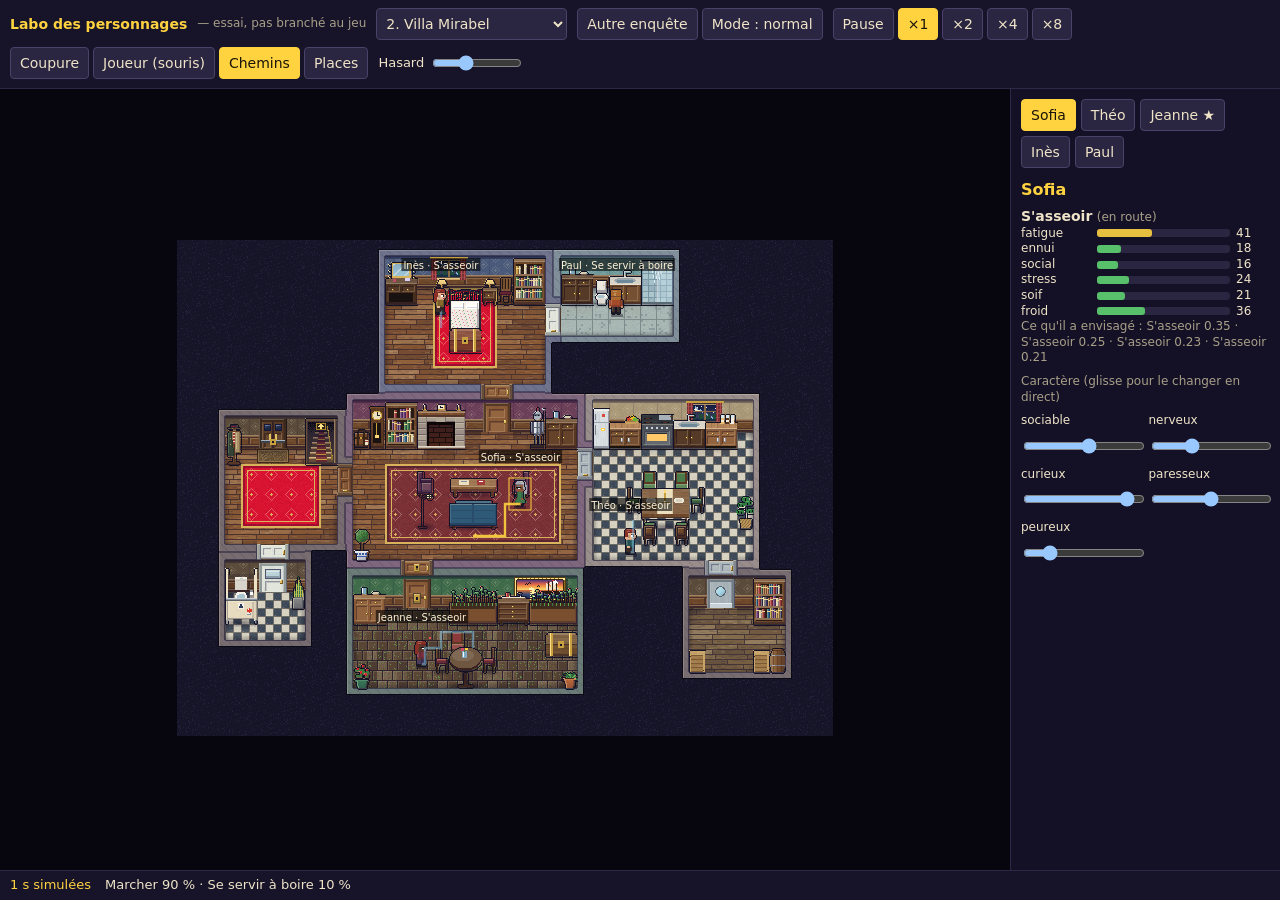
==== commit e7caa172: "Les portes à clé en haut d'un mur s'ouvrent enfin depuis la pièce du bas Depuis la pièce du bas, seu" ====
--- a/labo.html
+++ b/labo.html
@@ -6455,7 +6455,8 @@
   let best=null,score=-1;const ar=G.area!=null?G.area:c.rc;
   const test=o=>{
     if(o.kind==='trace'&&((S.traces&&S.traces[o.id])||Math.hypot(S.p.x-(o.x+.5)*TS,S.p.y-(o.y+.5)*TS)>66))return;
-    if(!visible(ar,o.kind==='suspect'?(o.fx>>4):o.x,o.kind==='suspect'?((o.fy-3)>>4):o.y))return;
+    // une porte en haut d'un mur se voit des deux pièces : d'en bas, c'est son pied qui est visible, pas son sommet
+    if(!visible(ar,o.kind==='suspect'?(o.fx>>4):o.x,o.kind==='suspect'?((o.fy-3)>>4):o.y)&&!(o.kind==='door'&&visible(ar,o.x+o.w-1,o.y+o.h-1)))return;
     const[x,y,w,h]=objRect(o);
     if(mx<x||my<y||mx>=x+w||my>=y+h)return;
     const v=(o.kind==='fouille'?0:10000)+(o.y+o.h);
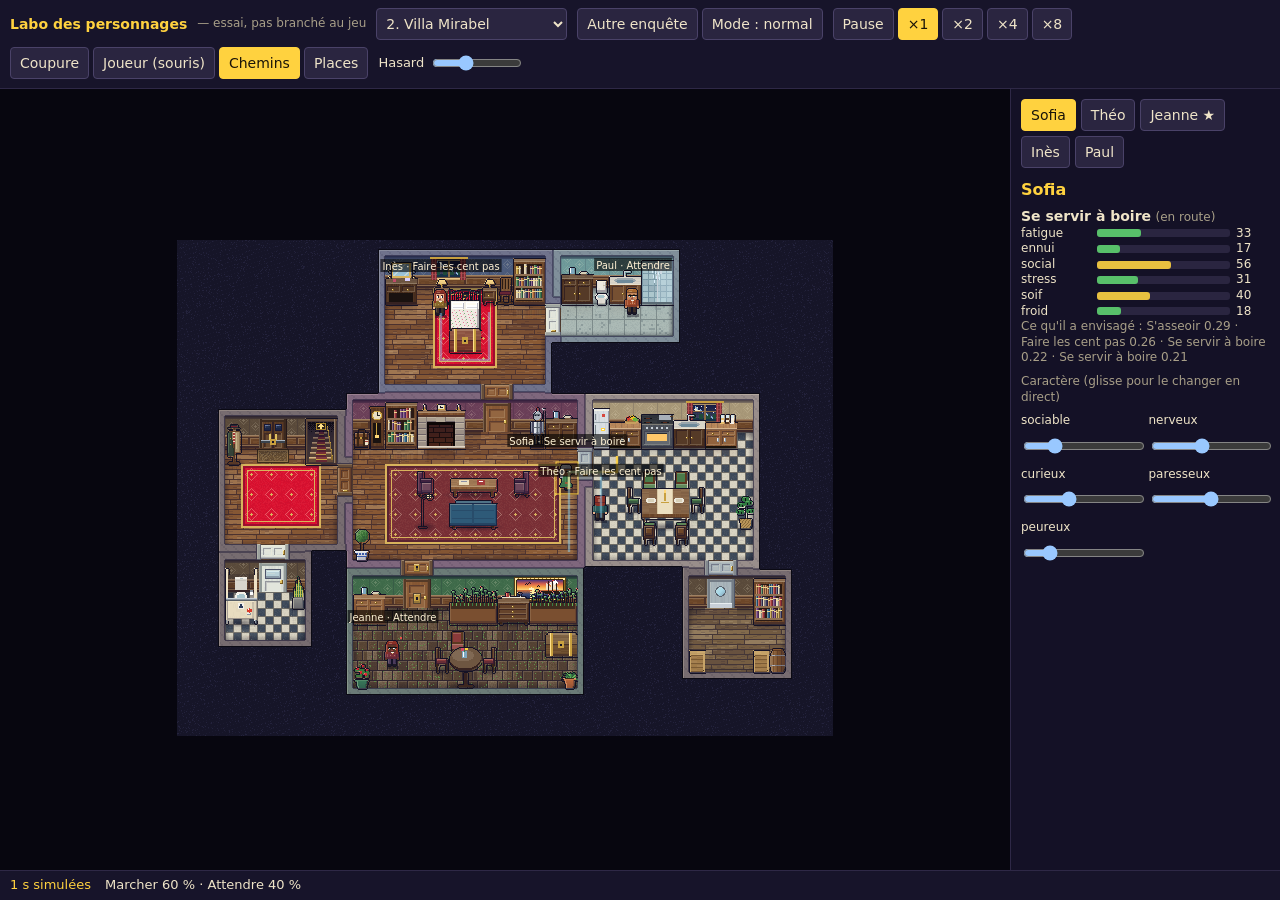
==== commit 82b0cc5d: "Chaque suspect a son caractère, ses goûts et son allure : le comportement du labo passe dans le jeu " ====
--- a/labo.html
+++ b/labo.html
@@ -5130,6 +5130,285 @@
   return outlineSprite(k);
 }
 
+// Comportement des personnages (utilisé par le jeu et par la page de labo).
+// Chaque personnage a un caractère et des besoins qui montent avec le temps (fatigue, ennui, envie de parler,
+// stress, soif, froid). Quand il a fini ce qu'il fait, il regarde ce que les lieux lui offrent — un fauteuil,
+// la cheminée, une fenêtre, une bibliothèque, le bar, quelqu'un à qui parler — et choisit ce qui lui ferait
+// le plus de bien, en tenant compte de la distance, de son caractère et de ce qu'il vient déjà de faire.
+// Il y va par le plus court chemin, sans marcher sur les autres ni rester planté dans une porte.
+const IA_TS=16;
+const IA_ACTIONS={
+  asseoir:{nom:"S'asseoir",besoin:'fatigue',duree:[700,1600],calme:{fatigue:-.0011,stress:-.0003},trait:{paresseux:.7}},
+  rechauffer:{nom:'Se réchauffer',besoin:'froid',duree:[400,900],calme:{froid:-.0016,stress:-.0002}},
+  fenetre:{nom:'Regarder dehors',besoin:'ennui',duree:[300,700],calme:{ennui:-.0012,stress:-.0006},trait:{nerveux:.3,curieux:.2}},
+  lire:{nom:'Feuilleter un livre',besoin:'ennui',duree:[500,1100],calme:{ennui:-.0014},trait:{curieux:.6}},
+  boire:{nom:'Se servir à boire',besoin:'soif',duree:[200,420],calme:{soif:-.004,stress:-.0004}},
+  heure:{nom:"Vérifier l'heure",besoin:'stress',duree:[90,160],calme:{stress:-.0012},trait:{nerveux:.5}},
+  tableau:{nom:'Regarder un tableau',besoin:'ennui',duree:[200,420],calme:{ennui:-.0016},trait:{curieux:.4}},
+  piano:{nom:'Jouer du piano',besoin:'ennui',duree:[500,900],calme:{ennui:-.0018,stress:-.0008},trait:{sociable:.2}},
+  discuter:{nom:'Discuter',besoin:'social',duree:[360,800],calme:{social:-.0016,ennui:-.0006},trait:{sociable:.8}},
+  centpas:{nom:'Faire les cent pas',besoin:'stress',duree:[300,600],calme:{stress:-.0012},trait:{nerveux:.7}},
+  ailleurs:{nom:'Changer de pièce',besoin:'ennui',duree:[1,1],calme:{ennui:-.15},trait:{curieux:.4}},
+  attendre:{nom:'Attendre',besoin:null,duree:[120,300],calme:{}},
+  lumiere:{nom:'Chercher la lumière',besoin:null,duree:[600,900],calme:{stress:-.0006}},
+  eviter:{nom:"S'écarter",besoin:'stress',duree:[100,200],calme:{}},
+  observer:{nom:'Observer',besoin:null,duree:[80,140],calme:{}}
+};
+const IA_BESOINS=['fatigue','ennui','social','stress','soif','froid'];
+// Ce que chaque meuble permet de faire
+const IA_MEUBLES={chair:'asseoir',chairB:'asseoir',chairL:'asseoir',chairR:'asseoir',armchair:'asseoir',armchairB:'asseoir',armchairL:'asseoir',armchairR:'asseoir',
+  sofa:'asseoir',sofaB:'asseoir',stool:'asseoir',banquette:'asseoir',banc:'asseoir',bed:'asseoir',fireplace:'rechauffer',stove:'rechauffer',shelf:'lire',
+  bar:'boire',counter:'boire',fridge:'boire',sink:'boire',fontaine:'boire',clock:'heure',piano:'piano'};
+const IA_FACE={chair:0,chairB:2,chairL:3,chairR:1,armchair:0,armchairB:2,armchairL:3,armchairR:1,stool:0,sofa:0,sofaB:2,banquette:0,banc:0,bed:0};
+const IA_LUMIERE=['lamp','fireplace','console','spot','vanity'];
+
+function creerIA(W,opts={}){
+  const MW=W.t[0].length,MH=W.t.length,rng=opts.rng||Math.random,O={vitesse:1,hasard:.35,noir:false,joueur:null,...opts};
+  const enfer=n=>Math.max(0,Math.min(1,n));
+  const ouverte=d=>d.lock===null||d.lock===undefined||(O.ouvertes&&O.ouvertes[d.id]);
+  const aire=(x,y)=>W.areas.findIndex(A=>A.rects.some(q=>x>=q.x0&&x<=q.x1&&y>=q.y0&&y<=q.y1));
+  // une case est praticable : sol, pas de meuble ni de vitrine, porte ouverte
+  const libre=(x,y)=>{if(x<0||y<0||x>=MW||y>=MH||W.t[y][x]!==1)return false;const g=W.gate[y][x];if(g){const d=W.doors[g];if(d&&!ouverte(d))return false}const b=W.blk[y][x];return!b};
+  // cases à ne pas encombrer : les portes et juste devant
+  const devantPorte=new Set();
+  Object.values(W.doors).forEach(d=>{for(let a=0;a<d.h;a++)for(let b=0;b<d.w;b++)devantPorte.add((d.y+a)*MW+d.x+b);
+    (d.v?[[d.x-1,d.y],[d.x-1,d.y+1],[d.x+1,d.y],[d.x+1,d.y+1]]:[[d.x,d.y-1],[d.x+1,d.y-1],[d.x,d.y+3],[d.x+1,d.y+3]]).forEach(([x,y])=>devantPorte.add(y*MW+x))});
+  const posable=(x,y)=>libre(x,y)&&!devantPorte.has(y*MW+x);
+  // ——— les endroits utiles : un par place assise, devant chaque meuble, sous chaque fenêtre et chaque tableau ———
+  const spots=[];
+  const prises=new Set(),ajoute=(type,x,y,dir,f,assise)=>{if(!assise&&!posable(x,y))return;if(prises.has(y*MW+x)&&type!=='lumiere')return;if(type!=='lumiere')prises.add(y*MW+x);spots.push({id:spots.length,type,x,y,dir,f,assise,aire:aire(assise?assise[0]:x,assise?assise[1]:y),pris:null})};
+  const voisinLibre=(x,y)=>[[0,1],[1,0],[-1,0],[0,-1]].map(([a,b])=>[x+a,y+b]).find(([a,b])=>posable(a,b));
+  [...W.furn].sort((p,q)=>(IA_MEUBLES[q.name]==='asseoir')-(IA_MEUBLES[p.name]==='asseoir')).forEach(f=>{
+    const t=IA_MEUBLES[f.name];if(!t)return;
+    if(t==='asseoir'&&O.sieges&&!O.sieges.includes(f.name))return;
+    if(t==='asseoir'){
+      const places=f.name==='bed'?[[f.x,f.y+f.h-1]]:range0(f.w).map(k=>[f.x+k,f.y]);
+      places.forEach(([x,y])=>{const v=voisinLibre(x,y);if(v)ajoute('asseoir',v[0],v[1],IA_FACE[f.name]??0,f,[x,y])});
+    }else for(let k=0;k<f.w;k++)ajoute(t,f.x+k,f.y+f.h,2,f);
+  });
+  (W.windows||[]).forEach(w=>{for(let k=0;k<2;k++)ajoute('fenetre',w.x+k,w.y+2,2)});
+  (W.tableaux||[]).forEach(w=>ajoute('tableau',w.x+1,w.y+2,2));
+  (W.windows||[]).forEach(w=>{for(let k=0;k<2;k++)for(let r=2;r<4;r++)if(posable(w.x+k,w.y+r))spots.push({id:spots.length,type:'lumiere',x:w.x+k,y:w.y+r,dir:2,aire:aire(w.x+k,w.y+r),pris:null,lune:true})});
+  W.furn.filter(f=>IA_LUMIERE.includes(f.name)).forEach(f=>{let n=0;for(let r=1;r<=2&&n<4;r++)for(let dy=-r;dy<=r&&n<4;dy++)for(let dx=-r;dx<=r&&n<4;dx++){const x=f.x+dx+(f.w>>1),y=f.y+f.h-1+dy;if(Math.max(Math.abs(dx),Math.abs(dy))===r&&posable(x,y)&&!spots.some(q=>q.x===x&&q.y===y)){ajoute('lumiere',x,y,2,f);n++}}});
+  function range0(n){return Array.from({length:n},(_,i)=>i)}
+
+  // ——— les personnages ———
+  const agents=(opts.personnages||[]).map((p,i)=>{
+    const tr=p.traits||{},A={id:i,nom:p.nom||('Perso '+(i+1)),x:p.cx*IA_TS+8,y:p.cy*IA_TS+11,dir:0,maison:aire(p.cx,p.cy),
+      traits:{sociable:tr.sociable??rng(),nerveux:tr.nerveux??rng(),curieux:tr.curieux??rng(),paresseux:tr.paresseux??rng(),peureux:tr.peureux??(rng()<.7?.8:.1)},
+      coupable:!!p.coupable,gouts:p.gouts||{},evite:p.evite??-1,gele:false,besoins:Object.fromEntries(IA_BESOINS.map(b=>[b,rng()*.6])),action:null,chemin:null,attente:0,assis:false,bulle:null,
+      vit:(.5+.18*(tr.nerveux??.5)-.14*(tr.paresseux??.5))*(.9+rng()*.2)*(p.vit||1),recents:[],stats:{},bloque:0,echecs:0,cell:[p.cx,p.cy]};
+    return A;
+  });
+  const caseDe=a=>a.cell.slice();
+  // ——— chemins : parcours en largeur sur la grille, les autres personnages comptent comme obstacles si besoin ———
+  function bfs(dep,eviter){
+    const D=new Int32Array(MW*MH).fill(-1),P=new Int32Array(MW*MH).fill(-1),f=[dep[1]*MW+dep[0]];D[f[0]]=0;
+    for(let i=0;i<f.length;i++){const k=f[i],x=k%MW,y=(k/MW)|0;
+      for(const[a,b]of[[1,0],[-1,0],[0,1],[0,-1]]){const X=x+a,Y=y+b,n=Y*MW+X;if(X<0||Y<0||X>=MW||Y>=MH||D[n]>=0||!libre(X,Y)||eviter&&eviter.has(n))continue;D[n]=D[k]+1;P[n]=k;f.push(n)}}
+    return{D,P};
+  }
+  const cheminVers=(R,x,y)=>{let k=y*MW+x;if(R.D[k]<0)return null;const l=[];while(k>=0&&R.D[k]>0){l.push([k%MW,(k/MW)|0]);k=R.P[k]}return l.reverse()};
+  const occupees=sauf=>{const s=new Set();agents.forEach(b=>{if(b===sauf)return;s.add(b.cell[1]*MW+b.cell[0]);if(b.chemin&&b.chemin[0])s.add(b.chemin[0][1]*MW+b.chemin[0][0]);if(b.action&&b.action.phase==='aller'&&b.chemin&&b.chemin.length){const f=b.chemin[b.chemin.length-1];s.add(f[1]*MW+f[0])}});return s};
+
+  // ——— choisir quoi faire : une note pour chaque possibilité, un peu de hasard parmi les meilleures ———
+  function choisir(a){
+    const dep=caseDe(a),R=bfs(dep),cands=[],ici=aire(dep[0],dep[1]),Bs=a.besoins,T=a.traits;
+    const proximite=d=>1/(1+d/7),nouveau=t=>a.recents.includes(t)?.45:1;
+    const note=(type,base,d,extra=1)=>{const A=IA_ACTIONS[type];let m=1;for(const[k,v]of Object.entries(A.trait||{}))m+=v*(T[k]-.5)*2;return Math.max(0,base*m*proximite(d)*nouveau(type)*extra*(a.gouts[type]||1))};
+    if(O.noir&&T.peureux>.5){
+      spots.filter(s=>s.type==='lumiere'&&!s.pris&&R.D[s.y*MW+s.x]>=0).forEach(s=>cands.push({type:'lumiere',spot:s,n:3*proximite(R.D[s.y*MW+s.x])}));
+    }
+    spots.forEach(s=>{
+      if(s.type==='lumiere'||s.pris!==null&&s.pris!==a.id)return;const d=R.D[s.y*MW+s.x];if(d<0)return;
+      const A=IA_ACTIONS[s.type],dehors=(s.aire!==ici&&s.aire!==a.maison?.55:1)*(s.aire===a.evite?.3:1);
+      if(O.noir&&s.type!=='asseoir')return;
+      cands.push({type:s.type,spot:s,n:note(s.type,(A.besoin?Bs[A.besoin]:.1)+.05,d,dehors)});
+    });
+    if(!O.noir){
+      // discuter avec quelqu'un de la même pièce qui a le temps
+      agents.forEach(b=>{if(b===a||b.action&&!['attendre','fenetre','heure','tableau','asseoir','centpas'].includes(b.action.type))return;
+        const[bx,by]=caseDe(b);if(aire(bx,by)!==ici||(!b.assis&&devantPorte.has(by*MW+bx))||b.action&&b.action.phase==='aller')return;const d=Math.abs(bx-dep[0])+Math.abs(by-dep[1]);if(d>14)return;
+        cands.push({type:'discuter',avec:b,n:note('discuter',Bs.social*(.4+b.besoins.social),d)*(.6+b.traits.sociable*.8)})});
+      // faire les cent pas, ou changer de pièce
+      cands.push({type:'centpas',n:note('centpas',Bs.stress,0)});
+      const autres=W.areas.map((A,i)=>i).filter(i=>i!==ici&&!(W.areas[i].etage));
+      if(autres.length)cands.push({type:'ailleurs',n:note('ailleurs',Bs.ennui*.55,6),aire:autres[Math.floor(rng()*autres.length)]});
+    }
+    cands.push({type:'attendre',n:.12+(O.noir?.4:0)});
+    // le hasard choisit parmi les quatre meilleures, plus ou moins selon le réglage
+    cands.sort((p,q)=>q.n-p.n);const top=cands.slice(0,4),Tp=Math.max(.02,O.hasard*.6),w=top.map(c0=>Math.exp((c0.n-top[0].n)/Tp)),S=w.reduce((s,v)=>s+v,0);
+    let r=rng()*S,ch=top[0];for(let i=0;i<top.length;i++){r-=w[i];if(r<=0){ch=top[i];break}}
+    a.notes=top.map(c0=>[c0.type,+c0.n.toFixed(2)]);
+    return lancer(a,ch,R);
+  }
+  function lancer(a,ch,R){
+    const A=IA_ACTIONS[ch.type],duree=A.duree[0]+rng()*(A.duree[1]-A.duree[0]);
+    let cible=null;
+    if(ch.spot){cible=[ch.spot.x,ch.spot.y];ch.spot.pris=a.id}
+    if(ch.type==='discuter'){const[bx,by]=caseDe(ch.avec);const v=[[0,1],[1,0],[-1,0],[0,-1]].map(([p,q])=>[bx+p,by+q]).filter(([x,y])=>posable(x,y)&&R.D[y*MW+x]>=0).sort((p,q)=>R.D[p[1]*MW+p[0]]-R.D[q[1]*MW+q[0]])[0];
+      if(!v&&!(ch.avec.assis&&a.assis))return lancer(a,{type:'attendre'},R);cible=v||null;
+      const b=ch.avec,siege=b.assis&&b.action?b.action.spot:null;if(!siege)finir(b,true);b.action={type:'discuter',avec:a,fin:Infinity,phase:'attend',spot:siege};b.chemin=null;if(!b.assis){b.x=b.cell[0]*IA_TS+8;b.y=b.cell[1]*IA_TS+11}a.partenaire=b}
+    if(ch.type==='centpas'){const[x,y]=caseDe(a),l=[];for(let d=2;d<=5;d++)for(const[p,q]of[[d,0],[-d,0],[0,d],[0,-d]])if(posable(x+p,y+q)&&R.D[(y+q)*MW+x+p]>=0)l.push([x+p,y+q]);
+      if(!l.length)return lancer(a,{type:'attendre'},R);const b=l[Math.floor(rng()*l.length)];a.allers=[[x,y],b];cible=b}
+    if(ch.type==='ailleurs'){const Z=W.areas[ch.aire],l=[];Z.rects.forEach(q=>{for(let y=q.y0;y<=q.y1;y++)for(let x=q.x0;x<=q.x1;x++)if(posable(x,y)&&R.D[y*MW+x]>=0)l.push([x,y])});
+      if(!l.length)return lancer(a,{type:'attendre'},R);cible=l[Math.floor(rng()*l.length)]}
+    if(ch.type==='eviter'||ch.type==='observer')cible=ch.cible||null;
+    if(cible){a.chemin=cheminVers(R,cible[0],cible[1]);if(!a.chemin){a.echecs++;if(ch.spot)ch.spot.pris=null;return lancer(a,{type:'attendre'},R)}}
+    else{a.chemin=null;
+      // personne n'attend dans une porte : on fait d'abord un pas de côté
+      const[x,y]=caseDe(a);if(!a.assis&&devantPorte.has(y*MW+x)){let m=null;for(let k=0;k<MW*MH;k++)if(R.D[k]>0&&posable(k%MW,(k/MW)|0)&&(!m||R.D[k]<R.D[m]))m=k;if(m!==null)a.chemin=cheminVers(R,m%MW,(m/MW)|0)}}
+    a.action={type:ch.type,spot:ch.spot||null,fin:duree,phase:a.chemin&&a.chemin.length?'aller':'faire',debut:0,avec:ch.avec,face:ch.face};
+    a.recents=[ch.type,...a.recents].slice(0,3);a.attente=0;a.bloque=0;
+    return a.action;
+  }
+  function finir(a,interrompu){
+    const ac=a.action;if(!ac)return;
+    if(ac.spot&&ac.spot.pris===a.id)ac.spot.pris=null;
+    if(a.assis){const occ=occupees(a),[sx,sy]=a.cell,l=[ac.spot?[ac.spot.x,ac.spot.y]:null,[sx,sy+1],[sx-1,sy],[sx+1,sy],[sx,sy-1]].filter(q=>q&&posable(q[0],q[1])&&!occ.has(q[1]*MW+q[0]));
+      if(!l.length&&!interrompu){ac.fin+=60;return}const q=l[0]||(ac.spot?[ac.spot.x,ac.spot.y]:[sx,sy+1]);a.x=q[0]*IA_TS+8;a.y=q[1]*IA_TS+11;a.cell=q;a.assis=false}
+    if(ac.type==='discuter'&&ac.avec&&ac.avec.action&&ac.avec.action.avec===a&&!interrompu){const b=ac.avec;b.action=null;b.bulle=null}
+    a.action=null;a.chemin=null;a.bulle=null;a.partenaire=null;
+  }
+
+  // ——— un pas de temps ———
+  let tick=0;
+  function pas(){
+    tick++;
+    const J=O.joueur;
+    agents.forEach(a=>{
+      if(a.gele)return; // quelqu'un lui parle ou s'approche : il attend
+      // les besoins montent doucement, chacun selon son caractère
+      const B=a.besoins,T=a.traits,assis=a.assis;
+      B.fatigue=enfer(B.fatigue+(assis?0:.00009*(.6+T.paresseux)));B.ennui=enfer(B.ennui+.00011*(.6+T.curieux));
+      B.social=enfer(B.social+.0001*(.3+T.sociable));B.soif=enfer(B.soif+.00006);B.froid=enfer(B.froid+(O.froid?.00012:.00004));
+      B.stress=enfer(B.stress+.00003*(.4+T.nerveux)+(O.noir?.0004*T.peureux:0));
+      // le joueur s'approche : le coupable se tend et s'écarte, le curieux regarde
+      if(J){const d=Math.hypot(J.x-a.x,J.y-a.y);
+        if(d<56){B.stress=enfer(B.stress+(a.coupable?.003:.0004));
+          if(!a.assis&&(!a.action||!['eviter','observer','discuter'].includes(a.action.type))&&tick%20===a.id%20){
+            const[x,y]=caseDe(a);finir(a,true);const R=bfs([x,y]);
+            if(a.coupable||T.nerveux>.7){const l=[];for(let dy=-4;dy<=4;dy++)for(let dx=-4;dx<=4;dx++){const X=x+dx,Y=y+dy;if(posable(X,Y)&&R.D[Y*MW+X]>=0&&Math.hypot(X*IA_TS+8-J.x,Y*IA_TS+11-J.y)>d+30)l.push([X,Y])}
+              if(l.length)lancer(a,{type:'eviter',cible:l[Math.floor(rng()*l.length)]},R)}
+            else lancer(a,{type:'observer'},R);
+          }}
+        if(a.action&&a.action.type==='observer')a.dir=Math.abs(J.x-a.x)>Math.abs(J.y-a.y)?(J.x>a.x?1:3):(J.y>a.y?0:2);
+      }
+      if(O.noir&&T.peureux>.5&&a.noirVu!==O.noir){a.noirVu=O.noir;if(!a.action||a.action.type!=='lumiere')finir(a,true)}
+      if(!O.noir)a.noirVu=false;
+      if(!a.action){choisir(a);return}
+      const ac=a.action;
+      if(ac.phase==='attend'){if(ac.avec&&ac.avec.action&&ac.avec.action.avec===a&&ac.avec.action.phase==='faire'){ac.phase='faire';ac.fin=ac.avec.action.fin;ac.debut=0}
+        else if(!ac.avec||!ac.avec.action||ac.avec.action.avec!==a){a.action=null}
+        if(ac.avec)a.dir=dirVers(a,ac.avec);return}
+      if(ac.phase==='aller'){
+        const nx=a.chemin[0];if(!nx){ac.phase='faire';return}
+        const occ=occupees(a);
+        if(occ.has(nx[1]*MW+nx[0])){
+          // quelqu'un barre le passage : on patiente, puis on contourne, sinon on renonce
+          if(++a.attente>40){a.attente=0;const R=bfs(caseDe(a),occ),fin=a.chemin[a.chemin.length-1],p=cheminVers(R,fin[0],fin[1]);
+            if(p&&p.length)a.chemin=p;else{
+              const g=agents.find(b=>b!==a&&b.cell[0]===nx[0]&&b.cell[1]===nx[1]),face=g&&g.chemin&&g.chemin[0]&&g.chemin[0][0]===a.cell[0]&&g.chemin[0][1]===a.cell[1];
+              const recul=[[1,0],[-1,0],[0,1],[0,-1]].map(([p2,q2])=>[a.cell[0]+p2,a.cell[1]+q2]).filter(([x,y])=>libre(x,y)&&!occ.has(y*MW+x)&&!(x===nx[0]&&y===nx[1]));
+              if(face&&a.id<g.id&&recul.length){a.chemin=[recul[0],a.cell.slice(),...a.chemin];a.recule=(a.recule||0)+1}else{a.bloque++;a.echecs++;finir(a,true)}}}
+          return;
+        }
+        a.attente=0;const tx=nx[0]*IA_TS+8,ty=nx[1]*IA_TS+11,dx=tx-a.x,dy=ty-a.y,d=Math.hypot(dx,dy),v=a.vit*O.vitesse;
+        if(d<=v){a.x=tx;a.y=ty;a.cell=nx.slice();a.chemin.shift();if(!a.chemin.length){ac.phase='faire';arrive(a)}}
+        else{a.x+=dx/d*v;a.y+=dy/d*v;a.dir=Math.abs(dx)>Math.abs(dy)?(dx>0?1:3):(dy>0?0:2)}
+        a.stats.marche=(a.stats.marche||0)+1;return;
+      }
+      // en train de faire : les besoins se calment, l'action finit à son heure
+      ac.debut++;a.stats[ac.type]=(a.stats[ac.type]||0)+1;
+      for(const[k,v]of Object.entries(IA_ACTIONS[ac.type].calme))B[k]=enfer(B[k]+v);
+      if(ac.type==='centpas'&&ac.debut%90===0&&a.allers){const b=a.allers[(ac.debut/90)%2|0],R=bfs(caseDe(a)),p=cheminVers(R,b[0],b[1]);if(p&&p.length){a.chemin=p;ac.phase='aller'}}
+      if(ac.type==='discuter'&&ac.avec){a.dir=dirVers(a,ac.avec);a.bulle=((ac.debut/120|0)+a.id)%2?'…':null}
+      if(ac.debut>=ac.fin)finir(a);
+    });
+  }
+  function arrive(a){
+    const ac=a.action;
+    if(ac.spot){a.dir=ac.spot.dir;if(ac.spot.assise){const[x,y]=ac.spot.assise;a.x=x*IA_TS+8;a.y=y*IA_TS+8;a.assis=true;a.cell=[x,y]}}
+    if(ac.type==='discuter'&&ac.avec){const b=ac.avec;if(b.action&&b.action.avec===a){b.action.phase='faire';b.action.fin=ac.fin;b.action.debut=0}a.dir=dirVers(a,b);b.dir=dirVers(b,a)}
+  }
+  const dirVers=(a,b)=>{const dx=b.x-a.x,dy=b.y-a.y;return Math.abs(dx)>Math.abs(dy)?(dx>0?1:3):(dy>0?0:2)};
+  return{agents,spots,pas,options:O,get tick(){return tick},caseDe,aire,libre,devantPorte,MW,MH,IA_ACTIONS};
+}
+if(typeof module!=='undefined')module.exports={creerIA,IA_ACTIONS};
+
+// La vie des personnages dans le jeu. Chacun a son caractère (tiré de sa voix, de son métier, de son âge,
+// de sa démarche), ses goûts et son allure : le nerveux fait les cent pas et regarde l'heure, le triste reste
+// à la fenêtre, le jovial va parler aux autres, le cuisinier tourne autour de la cuisine, le pianiste joue.
+// Le moteur (ia.js) choisit ensuite, pour chacun, ce qui lui ferait le plus de bien.
+const CARACTERES={nerveux:{sociable:.45,nerveux:.9,curieux:.5,paresseux:.25},hautain:{sociable:.25,nerveux:.3,curieux:.35,paresseux:.6},
+  jovial:{sociable:.95,nerveux:.2,curieux:.6,paresseux:.4},sec:{sociable:.2,nerveux:.45,curieux:.3,paresseux:.35},
+  triste:{sociable:.3,nerveux:.5,curieux:.2,paresseux:.7},moqueur:{sociable:.7,nerveux:.3,curieux:.85,paresseux:.35}};
+const GOUTS_VOIX={nerveux:{centpas:1.8,heure:2.2},hautain:{tableau:2.2,asseoir:1.3},jovial:{discuter:1.6,boire:1.4},sec:{lire:1.5,attendre:1.3},triste:{fenetre:2.4,asseoir:1.2},moqueur:{discuter:1.3,ailleurs:1.9}};
+const GOUTS_ROLE=[[/cuisin|serveu|barman|sommel|majordome|gouvernant|femme de chambre|steward/i,{boire:1.8},'tourne autour de la cuisine'],
+  [/biblioth|écriv|professeu|journal|notaire|libraire|secrétaire|comptable|avocat|archiv/i,{lire:2},'a toujours un livre en main'],
+  [/pian|music|chant|artiste|comédien|acteur|actrice|danseu|peintre/i,{piano:3,tableau:1.5},'aime la musique et les tableaux'],
+  [/médecin|infirm|docteur|chirurg|pharmac/i,{heure:1.6},'surveille l\'heure'],
+  [/jardin|capitaine|marin|pilote|guide|alpin|météo/i,{fenetre:1.8},'regarde souvent dehors'],
+  [/gardien|veilleur|contrôleur|détective|vigile|concierge|chef de|directeu|directrice/i,{ailleurs:2.2,attendre:.6},'fait sa ronde de pièce en pièce']];
+function caractereDe(i){
+  const s=c.suspects[i],v=VOICES[s.voice].nom,b=CARACTERES[v]||{},n=k=>(noise(c.seed%997+i*13,k,5)-.5)*.3,cl=x=>Math.max(.05,Math.min(.98,x)),canne=/canne|boite/i.test(s.trait||'');
+  const traits={sociable:cl((b.sociable??.5)+n(1)),nerveux:cl((b.nerveux??.5)+n(2)+(c.tueurs.includes(i)?.12:0)),curieux:cl((b.curieux??.5)+n(3)),
+    paresseux:cl((b.paresseux??.5)+n(4)+(canne?.25:0)+((s.age||40)>62?.15:0)),peureux:peureux(i)?.8:.15};
+  const gouts={...(GOUTS_VOIX[v]||{})},habitudes=[];
+  GOUTS_ROLE.forEach(([re,g,mot])=>{if(re.test(s.role)){Object.entries(g).forEach(([k,x])=>gouts[k]=(gouts[k]||1)*x);habitudes.push(mot)}});
+  return{traits,gouts,habitudes,vit:canne?.7:1};
+}
+// Le caractère en quelques mots, pour la fiche du suspect
+function caractereMots(i){
+  const{traits:t,habitudes}=caractereDe(i),m=[];
+  if(t.nerveux>.7)m.push('nerveux');else if(t.nerveux<.3)m.push('calme');
+  if(t.sociable>.7)m.push('bavard');else if(t.sociable<.3)m.push('solitaire');
+  if(t.curieux>.7)m.push('curieux');
+  if(t.paresseux>.65)m.push('casanier');else if(t.paresseux<.3)m.push('toujours en mouvement');
+  if(t.peureux>.5)m.push('a peur du noir');
+  return{mots:m.length?m:['discret'],habitudes};
+}
+const ACTION_MOTS={asseoir:'est assis',rechauffer:'se réchauffe',fenetre:'regarde dehors',lire:'feuillette un livre',boire:'se sert à boire',heure:"regarde l'heure",tableau:'contemple un tableau',
+  piano:'joue du piano',discuter:'discute',centpas:'fait les cent pas',ailleurs:'change de pièce',attendre:'attend',lumiere:'cherche la lumière',eviter:"s'écarte",observer:'observe'};
+function vieInit(){
+  const sus=W.obj.filter(o=>o.kind==='suspect');
+  G.ia=creerIA(W,{rng:RNG((c.seed*31+7)>>>0),ouvertes:S.open,sieges:Object.keys(SIEGE_H),hasard:.35,froid:c.lv===4,
+    personnages:sus.map(o=>{const k=caractereDe(o.s);return{nom:c.suspects[o.s].prenom,cx:o.x,cy:o.y,coupable:c.tueurs.includes(o.s),traits:k.traits,gouts:k.gouts,vit:k.vit,evite:c.tueurs.includes(o.s)?c.rc:-1}})});
+  G.iaObj=sus;G.iaW=W;
+  // la soirée a commencé avant l'arrivée de l'inspecteur : chacun est déjà à son occupation
+  for(let i=0;i<900;i++)G.ia.pas();
+  vieCopie();
+}
+function vieCopie(){
+  const ia=G.ia;
+  G.iaObj.forEach((o,i)=>{
+    const a=ia.agents[i],ac=a.action,bouge=!a.gele&&ac&&ac.phase==='aller'&&a.chemin&&a.chemin.length>0;
+    o.fx=a.x;o.fy=a.y;o.dir=a.dir;o.mv=!!bouge&&a.attente===0;o.x=a.cell[0];o.y=a.cell[1];o.path=bouge?a.chemin:null;
+    o.assis=a.assis?1:0;o.siege=a.assis&&ac&&ac.spot?ac.spot.f:null;if(o.assis&&o.siege)o.dir=DIR_SIEGE[o.siege.name]??o.dir;
+    o.bulle=a.gele?null:a.bulle;o.fait=ac&&ac.phase==='faire'?ac.type:bouge?'marche':null;
+    if(!o.assis)o.geste=o.fait==='lire'?'lit':o.fait==='boire'?'boit':null;
+    const ai=ia.aire(a.cell[0],a.cell[1]);if(ai>=0&&ai<W.rooms.length)o.room=ai;
+  });
+}
+function vieTick(ar){
+  if(!G.ia||G.iaW!==W)vieInit();
+  const ia=G.ia,P=S.p,R=reglage();
+  ia.options.noir=G.noir>0;ia.options.ouvertes=S.open;ia.options.vitesse=.9*R.npc;
+  G.iaObj.forEach((o,i)=>{
+    const a=ia.agents[i];if(o.hold>0)o.hold--;
+    const pres=Math.hypot(P.x-o.fx,P.y-o.fy)<R.vue*.7&&visible(ar,o.fx>>4,(o.fy-3)>>4);
+    a.gele=pres||o.hold>0;
+    if(pres){if(!a.assis){const dx=P.x-a.x,dy=P.y-a.y;a.dir=Math.abs(dx)>Math.abs(dy)?(dx>0?1:3):(dy>0?0:2)}if(!o.seen){o.seen=240;o.em=45;o.emc='!'}}
+    else if(o.seen>0)o.seen--;
+  });
+  ia.pas();vieCopie();
+}
+function bulleParle(x,y){
+  ctx.fillStyle='#141226';ctx.fillRect(x-7,y-9,14,9);ctx.fillRect(x-2,y,3,2);
+  ctx.fillStyle='#fff8e4';ctx.fillRect(x-6,y-8,12,7);ctx.fillRect(x-1,y-1,1,2);
+  ctx.fillStyle='#2a2418';const k=(tick>>4)%4;for(let i=0;i<3;i++)if(i<=k)ctx.fillRect(x-4+i*3,y-5,2,2);
+}
+
 // Éditeur de cartes, réservé à l'auteur du jeu : on l'ouvre en ajoutant ?editeur à la fin de l'adresse.
 // On part de la carte que le jeu a générée, on déplace les pièces, les portes et les meubles, on pose fenêtres,
 // tableaux et tapis, on change sols et couleurs ; puis on exporte un fichier qui deviendra l'agencement par défaut.
@@ -5908,7 +6187,7 @@
 }
 function prep(){
   W.obj.forEach(o=>{if(o.kind==='suspect'){W.blk[o.y][o.x]=0;o.fx=o.x*TS+8;o.fy=o.y*TS+11;o.wait=60+(o.s*97)%300;o.dir=0}});
-  asseoir();
+  G.ia=null; // le comportement se prépare au premier pas de temps, quand la partie existe
   G.body=W.obj.find(o=>o.kind==='corps');
   poseIndices();
   W.iAuto=W.docs.length;
@@ -6146,7 +6425,7 @@
   W.obj.forEach(o=>{
     const x=o.x*TS,y=(o.y+1)*TS;
     if(o.kind==='vitrine'&&inView(x,y))L.push({y,d:()=>ctx.drawImage((o.room===c.wpn||o.room===c.leurre)?G.vit.vide:G.vit[c.set.rooms[o.room].c],x-1,y-37)});
-    if(o.kind==='suspect'&&!(Cut&&Cut.hideNpc))L.push({y:o.assis?(o.y+1)*TS+1:o.fy,d:()=>{dessinePNJ(o);if(o.em>0)emote(Math.round(o.fx),Math.round(o.fy-29),o.emc)}});
+    if(o.kind==='suspect'&&!(Cut&&Cut.hideNpc))L.push({y:o.assis?(o.y+1)*TS+1:o.fy,d:()=>{dessinePNJ(o);if(o.em>0)emote(Math.round(o.fx),Math.round(o.fy-29),o.emc);else if(o.bulle)bulleParle(Math.round(o.fx),Math.round(o.fy-(o.assis?24:29)))}});
   });
   const moving=!Cut&&(keys.up||keys.down||keys.left||keys.right||G.bot||G.walk||G.moved);
   if(!Cut||(!Cut.actors.me&&!Cut.hideNpc))L.push({y:P.y,d:()=>{shadow(P.x,P.y,12);drawChar2(G.sheet.me,P.x,P.y-(moving&&(tick>>2)&1?1:0),P.dir,moving?(tick>>(G.run?2:3))&3:0);if(G.emT>0)emote(Math.round(P.x),Math.round(P.y-29),G.emC)}});
@@ -6508,31 +6787,8 @@
 const npcLine=(x0,y0,x1,y1)=>{const n=Math.ceil(Math.hypot(x1-x0,y1-y0)/6);for(let i=1;i<=n;i++){const x=x0+(x1-x0)*i/n,y=y0+(y1-y0)*i/n;if(solidCell(W,(x-5)>>4,(y-3)>>4,{})||solidCell(W,(x+5)>>4,(y-3)>>4,{}))return false}return true};
 function npcLife(){
   const P=S.p,ar=G.area!=null?G.area:c.rc;
-  W.obj.forEach(o=>{
-    if(o.kind!=='suspect')return;
-    if(o.em>0)o.em--;
-    const peur=G.noir>0&&peureux(o.s);if(peur&&(tick+o.s*53)%420===0){o.em=50;o.emc='!'}
-    gesteMaj(o);if(o.assis||o.pilote)return;
-    if(peur){o.mv=false;return}
-    const R=reglage(),near=Math.hypot(P.x-o.fx,P.y-o.fy)<R.vue*.7&&visible(ar,o.fx>>4,(o.fy-3)>>4);
-    if(o.hold>0)o.hold--;
-    if(!near&&!(o.hold>0)&&trajet(o,R))return;
-    if(near||o.hold>0){
-      o.mv=false;o.tx=undefined;
-      if(near){const dx=P.x-o.fx,dy=P.y-o.fy;o.dir=Math.abs(dx)>Math.abs(dy)?(dx>0?1:3):(dy>0?0:2);if(!o.seen){o.seen=240;o.em=45;o.emc='!'}}
-    }else if(o.seen>0)o.seen--;
-    if(!near&&!(o.hold>0)&&o.tx===undefined&&--o.wait<=0){
-      const A=W.rooms[o.room],opts=[];
-      for(let i=0;i<8;i++){const x=A.x0+int(Math.random,A.x1-A.x0+1),y=A.y0+1+int(Math.random,A.y1-A.y0),tx=x*TS+8,ty=y*TS+11;if(!solidCell(W,x,y,{})&&Math.hypot(tx-o.fx,ty-o.fy)<70&&npcLine(o.fx,o.fy,tx,ty))opts.push([tx,ty])}
-      if(opts.length){o.tx=opts[0][0];o.ty=opts[0][1]}
-      o.wait=(120+Math.random()*340)*R.att;
-    }
-    if(o.tx!==undefined){
-      const dx=o.tx-o.fx,dy=o.ty-o.fy,d=Math.hypot(dx,dy);
-      if(d<1){o.tx=undefined;o.mv=false}
-      else{o.fx+=dx/d*.45*R.npc;o.fy+=dy/d*.45*R.npc;o.mv=true;o.dir=Math.abs(dx)>Math.abs(dy)?(dx>0?1:3):(dy>0?0:2);o.x=o.fx>>4;o.y=(o.fy-3)>>4}
-    }
-  });
+  vieTick(ar);
+  W.obj.forEach(o=>{if(o.kind!=='suspect')return;if(o.em>0)o.em--;if(G.noir>0&&peureux(o.s)&&(tick+o.s*53)%420===0){o.em=50;o.emc='!'}if(o.assis)gesteMaj(o)});
   if(G.noir>0){if(O.bavard&&!c.test&&tick%900===450&&!G.ambO){const ici=W.obj.filter(o=>o.kind==='suspect'&&peureux(o.s)&&visible(ar,o.fx>>4,(o.fy-3)>>4));if(ici.length)dit(ici[tick%ici.length],PEUR[(tick>>9)%PEUR.length],150)}}
   else if(O.bavard&&!c.test&&tick%520===260&&!G.ambO){
     const ici=W.obj.filter(o=>o.kind==='suspect'&&visible(ar,o.fx>>4,(o.fy-3)>>4));
@@ -7152,209 +7408,6 @@
 }
 pret();
 
-// IA des personnages — PROTOTYPE DE LABO, PAS BRANCHÉ AU JEU.
-// Chaque personnage a un caractère et des besoins qui montent avec le temps (fatigue, ennui, envie de parler,
-// stress, soif, froid). Quand il a fini ce qu'il fait, il regarde ce que les lieux lui offrent — un fauteuil,
-// la cheminée, une fenêtre, une bibliothèque, le bar, quelqu'un à qui parler — et choisit ce qui lui ferait
-// le plus de bien, en tenant compte de la distance, de son caractère et de ce qu'il vient déjà de faire.
-// Il y va par le plus court chemin, sans marcher sur les autres ni rester planté dans une porte.
-const IA_TS=16;
-const IA_ACTIONS={
-  asseoir:{nom:"S'asseoir",besoin:'fatigue',duree:[700,1600],calme:{fatigue:-.0011,stress:-.0003},trait:{paresseux:.7}},
-  rechauffer:{nom:'Se réchauffer',besoin:'froid',duree:[400,900],calme:{froid:-.0016,stress:-.0002}},
-  fenetre:{nom:'Regarder dehors',besoin:'ennui',duree:[300,700],calme:{ennui:-.0012,stress:-.0006},trait:{nerveux:.3,curieux:.2}},
-  lire:{nom:'Feuilleter un livre',besoin:'ennui',duree:[500,1100],calme:{ennui:-.0014},trait:{curieux:.6}},
-  boire:{nom:'Se servir à boire',besoin:'soif',duree:[200,420],calme:{soif:-.004,stress:-.0004}},
-  heure:{nom:"Vérifier l'heure",besoin:'stress',duree:[90,160],calme:{stress:-.0012},trait:{nerveux:.5}},
-  tableau:{nom:'Regarder un tableau',besoin:'ennui',duree:[200,420],calme:{ennui:-.0016},trait:{curieux:.4}},
-  piano:{nom:'Jouer du piano',besoin:'ennui',duree:[500,900],calme:{ennui:-.0018,stress:-.0008},trait:{sociable:.2}},
-  discuter:{nom:'Discuter',besoin:'social',duree:[360,800],calme:{social:-.0016,ennui:-.0006},trait:{sociable:.8}},
-  centpas:{nom:'Faire les cent pas',besoin:'stress',duree:[300,600],calme:{stress:-.0012},trait:{nerveux:.7}},
-  ailleurs:{nom:'Changer de pièce',besoin:'ennui',duree:[1,1],calme:{ennui:-.15},trait:{curieux:.4}},
-  attendre:{nom:'Attendre',besoin:null,duree:[120,300],calme:{}},
-  lumiere:{nom:'Chercher la lumière',besoin:null,duree:[600,900],calme:{stress:-.0006}},
-  eviter:{nom:"S'écarter",besoin:'stress',duree:[100,200],calme:{}},
-  observer:{nom:'Observer',besoin:null,duree:[80,140],calme:{}}
-};
-const IA_BESOINS=['fatigue','ennui','social','stress','soif','froid'];
-// Ce que chaque meuble permet de faire
-const IA_MEUBLES={chair:'asseoir',chairB:'asseoir',chairL:'asseoir',chairR:'asseoir',armchair:'asseoir',armchairB:'asseoir',armchairL:'asseoir',armchairR:'asseoir',
-  sofa:'asseoir',sofaB:'asseoir',stool:'asseoir',banquette:'asseoir',banc:'asseoir',bed:'asseoir',fireplace:'rechauffer',stove:'rechauffer',shelf:'lire',
-  bar:'boire',counter:'boire',fridge:'boire',sink:'boire',fontaine:'boire',clock:'heure',piano:'piano'};
-const IA_FACE={chair:0,chairB:2,chairL:3,chairR:1,armchair:0,armchairB:2,armchairL:3,armchairR:1,stool:0,sofa:0,sofaB:2,banquette:0,banc:0,bed:0};
-const IA_LUMIERE=['lamp','fireplace','console','spot','vanity'];
-
-function creerIA(W,opts={}){
-  const MW=W.t[0].length,MH=W.t.length,rng=opts.rng||Math.random,O={vitesse:1,hasard:.35,noir:false,joueur:null,...opts};
-  const enfer=n=>Math.max(0,Math.min(1,n));
-  const ouverte=d=>d.lock===null||d.lock===undefined||(O.ouvertes&&O.ouvertes[d.id]);
-  const aire=(x,y)=>W.areas.findIndex(A=>A.rects.some(q=>x>=q.x0&&x<=q.x1&&y>=q.y0&&y<=q.y1));
-  // une case est praticable : sol, pas de meuble ni de vitrine, porte ouverte
-  const libre=(x,y)=>{if(x<0||y<0||x>=MW||y>=MH||W.t[y][x]!==1)return false;const g=W.gate[y][x];if(g){const d=W.doors[g];if(d&&!ouverte(d))return false}const b=W.blk[y][x];return!b};
-  // cases à ne pas encombrer : les portes et juste devant
-  const devantPorte=new Set();
-  Object.values(W.doors).forEach(d=>{for(let a=0;a<d.h;a++)for(let b=0;b<d.w;b++)devantPorte.add((d.y+a)*MW+d.x+b);
-    (d.v?[[d.x-1,d.y],[d.x-1,d.y+1],[d.x+1,d.y],[d.x+1,d.y+1]]:[[d.x,d.y-1],[d.x+1,d.y-1],[d.x,d.y+3],[d.x+1,d.y+3]]).forEach(([x,y])=>devantPorte.add(y*MW+x))});
-  const posable=(x,y)=>libre(x,y)&&!devantPorte.has(y*MW+x);
-  // ——— les endroits utiles : un par place assise, devant chaque meuble, sous chaque fenêtre et chaque tableau ———
-  const spots=[];
-  const prises=new Set(),ajoute=(type,x,y,dir,f,assise)=>{if(!assise&&!posable(x,y))return;if(prises.has(y*MW+x)&&type!=='lumiere')return;if(type!=='lumiere')prises.add(y*MW+x);spots.push({id:spots.length,type,x,y,dir,f,assise,aire:aire(assise?assise[0]:x,assise?assise[1]:y),pris:null})};
-  const voisinLibre=(x,y)=>[[0,1],[1,0],[-1,0],[0,-1]].map(([a,b])=>[x+a,y+b]).find(([a,b])=>posable(a,b));
-  [...W.furn].sort((p,q)=>(IA_MEUBLES[q.name]==='asseoir')-(IA_MEUBLES[p.name]==='asseoir')).forEach(f=>{
-    const t=IA_MEUBLES[f.name];if(!t)return;
-    if(t==='asseoir'){
-      const places=f.name==='bed'?[[f.x,f.y+f.h-1]]:range0(f.w).map(k=>[f.x+k,f.y]);
-      places.forEach(([x,y])=>{const v=voisinLibre(x,y);if(v)ajoute('asseoir',v[0],v[1],IA_FACE[f.name]??0,f,[x,y])});
-    }else for(let k=0;k<f.w;k++)ajoute(t,f.x+k,f.y+f.h,2,f);
-  });
-  (W.windows||[]).forEach(w=>{for(let k=0;k<2;k++)ajoute('fenetre',w.x+k,w.y+2,2)});
-  (W.tableaux||[]).forEach(w=>ajoute('tableau',w.x+1,w.y+2,2));
-  (W.windows||[]).forEach(w=>{for(let k=0;k<2;k++)for(let r=2;r<4;r++)if(posable(w.x+k,w.y+r))spots.push({id:spots.length,type:'lumiere',x:w.x+k,y:w.y+r,dir:2,aire:aire(w.x+k,w.y+r),pris:null,lune:true})});
-  W.furn.filter(f=>IA_LUMIERE.includes(f.name)).forEach(f=>{let n=0;for(let r=1;r<=2&&n<4;r++)for(let dy=-r;dy<=r&&n<4;dy++)for(let dx=-r;dx<=r&&n<4;dx++){const x=f.x+dx+(f.w>>1),y=f.y+f.h-1+dy;if(Math.max(Math.abs(dx),Math.abs(dy))===r&&posable(x,y)&&!spots.some(q=>q.x===x&&q.y===y)){ajoute('lumiere',x,y,2,f);n++}}});
-  function range0(n){return Array.from({length:n},(_,i)=>i)}
-
-  // ——— les personnages ———
-  const agents=(opts.personnages||[]).map((p,i)=>{
-    const tr=p.traits||{},A={id:i,nom:p.nom||('Perso '+(i+1)),x:p.cx*IA_TS+8,y:p.cy*IA_TS+11,dir:0,maison:aire(p.cx,p.cy),
-      traits:{sociable:tr.sociable??rng(),nerveux:tr.nerveux??rng(),curieux:tr.curieux??rng(),paresseux:tr.paresseux??rng(),peureux:tr.peureux??(rng()<.7?.8:.1)},
-      coupable:!!p.coupable,besoins:Object.fromEntries(IA_BESOINS.map(b=>[b,rng()*.6])),action:null,chemin:null,attente:0,assis:false,bulle:null,
-      vit:(.5+.18*(tr.nerveux??.5)-.14*(tr.paresseux??.5))*(.9+rng()*.2),recents:[],stats:{},bloque:0,echecs:0,cell:[p.cx,p.cy]};
-    return A;
-  });
-  const caseDe=a=>a.cell.slice();
-  // ——— chemins : parcours en largeur sur la grille, les autres personnages comptent comme obstacles si besoin ———
-  function bfs(dep,eviter){
-    const D=new Int32Array(MW*MH).fill(-1),P=new Int32Array(MW*MH).fill(-1),f=[dep[1]*MW+dep[0]];D[f[0]]=0;
-    for(let i=0;i<f.length;i++){const k=f[i],x=k%MW,y=(k/MW)|0;
-      for(const[a,b]of[[1,0],[-1,0],[0,1],[0,-1]]){const X=x+a,Y=y+b,n=Y*MW+X;if(X<0||Y<0||X>=MW||Y>=MH||D[n]>=0||!libre(X,Y)||eviter&&eviter.has(n))continue;D[n]=D[k]+1;P[n]=k;f.push(n)}}
-    return{D,P};
-  }
-  const cheminVers=(R,x,y)=>{let k=y*MW+x;if(R.D[k]<0)return null;const l=[];while(k>=0&&R.D[k]>0){l.push([k%MW,(k/MW)|0]);k=R.P[k]}return l.reverse()};
-  const occupees=sauf=>{const s=new Set();agents.forEach(b=>{if(b===sauf)return;s.add(b.cell[1]*MW+b.cell[0]);if(b.chemin&&b.chemin[0])s.add(b.chemin[0][1]*MW+b.chemin[0][0]);if(b.action&&b.action.phase==='aller'&&b.chemin&&b.chemin.length){const f=b.chemin[b.chemin.length-1];s.add(f[1]*MW+f[0])}});return s};
-
-  // ——— choisir quoi faire : une note pour chaque possibilité, un peu de hasard parmi les meilleures ———
-  function choisir(a){
-    const dep=caseDe(a),R=bfs(dep),cands=[],ici=aire(dep[0],dep[1]),Bs=a.besoins,T=a.traits;
-    const proximite=d=>1/(1+d/7),nouveau=t=>a.recents.includes(t)?.45:1;
-    const note=(type,base,d,extra=1)=>{const A=IA_ACTIONS[type];let m=1;for(const[k,v]of Object.entries(A.trait||{}))m+=v*(T[k]-.5)*2;return Math.max(0,base*m*proximite(d)*nouveau(type)*extra)};
-    if(O.noir&&T.peureux>.5){
-      spots.filter(s=>s.type==='lumiere'&&!s.pris&&R.D[s.y*MW+s.x]>=0).forEach(s=>cands.push({type:'lumiere',spot:s,n:3*proximite(R.D[s.y*MW+s.x])}));
-    }
-    spots.forEach(s=>{
-      if(s.type==='lumiere'||s.pris!==null&&s.pris!==a.id)return;const d=R.D[s.y*MW+s.x];if(d<0)return;
-      const A=IA_ACTIONS[s.type],dehors=s.aire!==ici&&s.aire!==a.maison?.55:1;
-      if(O.noir&&s.type!=='asseoir')return;
-      cands.push({type:s.type,spot:s,n:note(s.type,(A.besoin?Bs[A.besoin]:.1)+.05,d,dehors)});
-    });
-    if(!O.noir){
-      // discuter avec quelqu'un de la même pièce qui a le temps
-      agents.forEach(b=>{if(b===a||b.action&&!['attendre','fenetre','heure','tableau','asseoir','centpas'].includes(b.action.type))return;
-        const[bx,by]=caseDe(b);if(aire(bx,by)!==ici||(!b.assis&&devantPorte.has(by*MW+bx))||b.action&&b.action.phase==='aller')return;const d=Math.abs(bx-dep[0])+Math.abs(by-dep[1]);if(d>14)return;
-        cands.push({type:'discuter',avec:b,n:note('discuter',Bs.social*(.4+b.besoins.social),d)*(.6+b.traits.sociable*.8)})});
-      // faire les cent pas, ou changer de pièce
-      cands.push({type:'centpas',n:note('centpas',Bs.stress,0)});
-      const autres=W.areas.map((A,i)=>i).filter(i=>i!==ici&&!(W.areas[i].etage));
-      if(autres.length)cands.push({type:'ailleurs',n:note('ailleurs',Bs.ennui*.55,6),aire:autres[Math.floor(rng()*autres.length)]});
-    }
-    cands.push({type:'attendre',n:.12+(O.noir?.4:0)});
-    // le hasard choisit parmi les quatre meilleures, plus ou moins selon le réglage
-    cands.sort((p,q)=>q.n-p.n);const top=cands.slice(0,4),Tp=Math.max(.02,O.hasard*.6),w=top.map(c0=>Math.exp((c0.n-top[0].n)/Tp)),S=w.reduce((s,v)=>s+v,0);
-    let r=rng()*S,ch=top[0];for(let i=0;i<top.length;i++){r-=w[i];if(r<=0){ch=top[i];break}}
-    a.notes=top.map(c0=>[c0.type,+c0.n.toFixed(2)]);
-    return lancer(a,ch,R);
-  }
-  function lancer(a,ch,R){
-    const A=IA_ACTIONS[ch.type],duree=A.duree[0]+rng()*(A.duree[1]-A.duree[0]);
-    let cible=null;
-    if(ch.spot){cible=[ch.spot.x,ch.spot.y];ch.spot.pris=a.id}
-    if(ch.type==='discuter'){const[bx,by]=caseDe(ch.avec);const v=[[0,1],[1,0],[-1,0],[0,-1]].map(([p,q])=>[bx+p,by+q]).filter(([x,y])=>posable(x,y)&&R.D[y*MW+x]>=0).sort((p,q)=>R.D[p[1]*MW+p[0]]-R.D[q[1]*MW+q[0]])[0];
-      if(!v&&!(ch.avec.assis&&a.assis))return lancer(a,{type:'attendre'},R);cible=v||null;
-      const b=ch.avec,siege=b.assis&&b.action?b.action.spot:null;if(!siege)finir(b,true);b.action={type:'discuter',avec:a,fin:Infinity,phase:'attend',spot:siege};b.chemin=null;if(!b.assis){b.x=b.cell[0]*IA_TS+8;b.y=b.cell[1]*IA_TS+11}a.partenaire=b}
-    if(ch.type==='centpas'){const[x,y]=caseDe(a),l=[];for(let d=2;d<=5;d++)for(const[p,q]of[[d,0],[-d,0],[0,d],[0,-d]])if(posable(x+p,y+q)&&R.D[(y+q)*MW+x+p]>=0)l.push([x+p,y+q]);
-      if(!l.length)return lancer(a,{type:'attendre'},R);const b=l[Math.floor(rng()*l.length)];a.allers=[[x,y],b];cible=b}
-    if(ch.type==='ailleurs'){const Z=W.areas[ch.aire],l=[];Z.rects.forEach(q=>{for(let y=q.y0;y<=q.y1;y++)for(let x=q.x0;x<=q.x1;x++)if(posable(x,y)&&R.D[y*MW+x]>=0)l.push([x,y])});
-      if(!l.length)return lancer(a,{type:'attendre'},R);cible=l[Math.floor(rng()*l.length)]}
-    if(ch.type==='eviter'||ch.type==='observer')cible=ch.cible||null;
-    if(cible){a.chemin=cheminVers(R,cible[0],cible[1]);if(!a.chemin){a.echecs++;if(ch.spot)ch.spot.pris=null;return lancer(a,{type:'attendre'},R)}}
-    else{a.chemin=null;
-      // personne n'attend dans une porte : on fait d'abord un pas de côté
-      const[x,y]=caseDe(a);if(!a.assis&&devantPorte.has(y*MW+x)){let m=null;for(let k=0;k<MW*MH;k++)if(R.D[k]>0&&posable(k%MW,(k/MW)|0)&&(!m||R.D[k]<R.D[m]))m=k;if(m!==null)a.chemin=cheminVers(R,m%MW,(m/MW)|0)}}
-    a.action={type:ch.type,spot:ch.spot||null,fin:duree,phase:a.chemin&&a.chemin.length?'aller':'faire',debut:0,avec:ch.avec,face:ch.face};
-    a.recents=[ch.type,...a.recents].slice(0,3);a.attente=0;a.bloque=0;
-    return a.action;
-  }
-  function finir(a,interrompu){
-    const ac=a.action;if(!ac)return;
-    if(ac.spot&&ac.spot.pris===a.id)ac.spot.pris=null;
-    if(a.assis){const occ=occupees(a),[sx,sy]=a.cell,l=[ac.spot?[ac.spot.x,ac.spot.y]:null,[sx,sy+1],[sx-1,sy],[sx+1,sy],[sx,sy-1]].filter(q=>q&&posable(q[0],q[1])&&!occ.has(q[1]*MW+q[0]));
-      if(!l.length&&!interrompu){ac.fin+=60;return}const q=l[0]||(ac.spot?[ac.spot.x,ac.spot.y]:[sx,sy+1]);a.x=q[0]*IA_TS+8;a.y=q[1]*IA_TS+11;a.cell=q;a.assis=false}
-    if(ac.type==='discuter'&&ac.avec&&ac.avec.action&&ac.avec.action.avec===a&&!interrompu){const b=ac.avec;b.action=null;b.bulle=null}
-    a.action=null;a.chemin=null;a.bulle=null;a.partenaire=null;
-  }
-
-  // ——— un pas de temps ———
-  let tick=0;
-  function pas(){
-    tick++;
-    const J=O.joueur;
-    agents.forEach(a=>{
-      // les besoins montent doucement, chacun selon son caractère
-      const B=a.besoins,T=a.traits,assis=a.assis;
-      B.fatigue=enfer(B.fatigue+(assis?0:.00009*(.6+T.paresseux)));B.ennui=enfer(B.ennui+.00011*(.6+T.curieux));
-      B.social=enfer(B.social+.0001*(.3+T.sociable));B.soif=enfer(B.soif+.00006);B.froid=enfer(B.froid+(O.froid?.00012:.00004));
-      B.stress=enfer(B.stress+.00003*(.4+T.nerveux)+(O.noir?.0004*T.peureux:0));
-      // le joueur s'approche : le coupable se tend et s'écarte, le curieux regarde
-      if(J){const d=Math.hypot(J.x-a.x,J.y-a.y);
-        if(d<56){B.stress=enfer(B.stress+(a.coupable?.003:.0004));
-          if(!a.assis&&(!a.action||!['eviter','observer','discuter'].includes(a.action.type))&&tick%20===a.id%20){
-            const[x,y]=caseDe(a);finir(a,true);const R=bfs([x,y]);
-            if(a.coupable||T.nerveux>.7){const l=[];for(let dy=-4;dy<=4;dy++)for(let dx=-4;dx<=4;dx++){const X=x+dx,Y=y+dy;if(posable(X,Y)&&R.D[Y*MW+X]>=0&&Math.hypot(X*IA_TS+8-J.x,Y*IA_TS+11-J.y)>d+30)l.push([X,Y])}
-              if(l.length)lancer(a,{type:'eviter',cible:l[Math.floor(rng()*l.length)]},R)}
-            else lancer(a,{type:'observer'},R);
-          }}
-        if(a.action&&a.action.type==='observer')a.dir=Math.abs(J.x-a.x)>Math.abs(J.y-a.y)?(J.x>a.x?1:3):(J.y>a.y?0:2);
-      }
-      if(O.noir&&T.peureux>.5&&a.noirVu!==O.noir){a.noirVu=O.noir;if(!a.action||a.action.type!=='lumiere')finir(a,true)}
-      if(!O.noir)a.noirVu=false;
-      if(!a.action){choisir(a);return}
-      const ac=a.action;
-      if(ac.phase==='attend'){if(ac.avec&&ac.avec.action&&ac.avec.action.avec===a&&ac.avec.action.phase==='faire'){ac.phase='faire';ac.fin=ac.avec.action.fin;ac.debut=0}
-        else if(!ac.avec||!ac.avec.action||ac.avec.action.avec!==a){a.action=null}
-        if(ac.avec)a.dir=dirVers(a,ac.avec);return}
-      if(ac.phase==='aller'){
-        const nx=a.chemin[0];if(!nx){ac.phase='faire';return}
-        const occ=occupees(a);
-        if(occ.has(nx[1]*MW+nx[0])){
-          // quelqu'un barre le passage : on patiente, puis on contourne, sinon on renonce
-          if(++a.attente>40){a.attente=0;const R=bfs(caseDe(a),occ),fin=a.chemin[a.chemin.length-1],p=cheminVers(R,fin[0],fin[1]);
-            if(p&&p.length)a.chemin=p;else{
-              const g=agents.find(b=>b!==a&&b.cell[0]===nx[0]&&b.cell[1]===nx[1]),face=g&&g.chemin&&g.chemin[0]&&g.chemin[0][0]===a.cell[0]&&g.chemin[0][1]===a.cell[1];
-              const recul=[[1,0],[-1,0],[0,1],[0,-1]].map(([p2,q2])=>[a.cell[0]+p2,a.cell[1]+q2]).filter(([x,y])=>libre(x,y)&&!occ.has(y*MW+x)&&!(x===nx[0]&&y===nx[1]));
-              if(face&&a.id<g.id&&recul.length){a.chemin=[recul[0],a.cell.slice(),...a.chemin];a.recule=(a.recule||0)+1}else{a.bloque++;a.echecs++;finir(a,true)}}}
-          return;
-        }
-        a.attente=0;const tx=nx[0]*IA_TS+8,ty=nx[1]*IA_TS+11,dx=tx-a.x,dy=ty-a.y,d=Math.hypot(dx,dy),v=a.vit*O.vitesse;
-        if(d<=v){a.x=tx;a.y=ty;a.cell=nx.slice();a.chemin.shift();if(!a.chemin.length){ac.phase='faire';arrive(a)}}
-        else{a.x+=dx/d*v;a.y+=dy/d*v;a.dir=Math.abs(dx)>Math.abs(dy)?(dx>0?1:3):(dy>0?0:2)}
-        a.stats.marche=(a.stats.marche||0)+1;return;
-      }
-      // en train de faire : les besoins se calment, l'action finit à son heure
-      ac.debut++;a.stats[ac.type]=(a.stats[ac.type]||0)+1;
-      for(const[k,v]of Object.entries(IA_ACTIONS[ac.type].calme))B[k]=enfer(B[k]+v);
-      if(ac.type==='centpas'&&ac.debut%90===0&&a.allers){const b=a.allers[(ac.debut/90)%2|0],R=bfs(caseDe(a)),p=cheminVers(R,b[0],b[1]);if(p&&p.length){a.chemin=p;ac.phase='aller'}}
-      if(ac.type==='discuter'&&ac.avec){a.dir=dirVers(a,ac.avec);a.bulle=((ac.debut/120|0)+a.id)%2?'…':null}
-      if(ac.debut>=ac.fin)finir(a);
-    });
-  }
-  function arrive(a){
-    const ac=a.action;
-    if(ac.spot){a.dir=ac.spot.dir;if(ac.spot.assise){const[x,y]=ac.spot.assise;a.x=x*IA_TS+8;a.y=y*IA_TS+8;a.assis=true;a.cell=[x,y]}}
-    if(ac.type==='discuter'&&ac.avec){const b=ac.avec;if(b.action&&b.action.avec===a){b.action.phase='faire';b.action.fin=ac.fin;b.action.debut=0}a.dir=dirVers(a,b);b.dir=dirVers(b,a)}
-  }
-  const dirVers=(a,b)=>{const dx=b.x-a.x,dy=b.y-a.y;return Math.abs(dx)>Math.abs(dy)?(dx>0?1:3):(dy>0?0:2)};
-  return{agents,spots,pas,options:O,get tick(){return tick},caseDe,aire,libre,devantPorte,MW,MH,IA_ACTIONS};
-}
-
 
 // Page de labo (labo.html), séparée du jeu : on y regarde vivre les personnages avec la nouvelle IA.
 // Le jeu ne charge rien de tout ça. Ici on met la boucle du jeu en pause et on prend tout l'écran.
@@ -7364,8 +7417,7 @@
   c=generate(LB.graine,LB.lv,LB.mode);habiller(c);W=buildWorld(c);
   W.obj.filter(o=>o.kind==='suspect').forEach(o=>{W.blk[o.y][o.x]=0});
   G.furn={};W.furn.forEach(f=>G.furn[f.id]=furnitureSprite(f));G.portes={};G.map=buildMap();
-  const V=n=>({nerveux:{nerveux:.85,sociable:.4},bavard:{sociable:.9},froid:{sociable:.2,curieux:.4},timide:{sociable:.25,peureux:.9}}[n]||{});
-  const persos=W.obj.filter(o=>o.kind==='suspect').map(o=>{const s=c.suspects[o.s];return{nom:s.prenom,cx:o.x,cy:o.y,coupable:c.tueurs.includes(o.s),traits:{...V(typeof VOIX==='function'?VOIX(o.s).nom:''),peureux:peureux(o.s)?.8:.15}}});
+  const persos=W.obj.filter(o=>o.kind==='suspect').map(o=>{const k=caractereDe(o.s);return{nom:c.suspects[o.s].prenom,cx:o.x,cy:o.y,coupable:c.tueurs.includes(o.s),traits:k.traits,gouts:k.gouts,vit:k.vit,evite:c.tueurs.includes(o.s)?c.rc:-1}});
   LB.ia=creerIA(W,{rng:RNG(LB.graine),personnages:persos,hasard:LB.hasard,noir:LB.noir,froid:LB.lv===4});
   LB.sheets=W.obj.filter(o=>o.kind==='suspect').map(o=>charSheet(lookOf(c.suspects[o.s],o.s,c.seed)));
   LB.sel=0;lbCentre();lbPanneau();
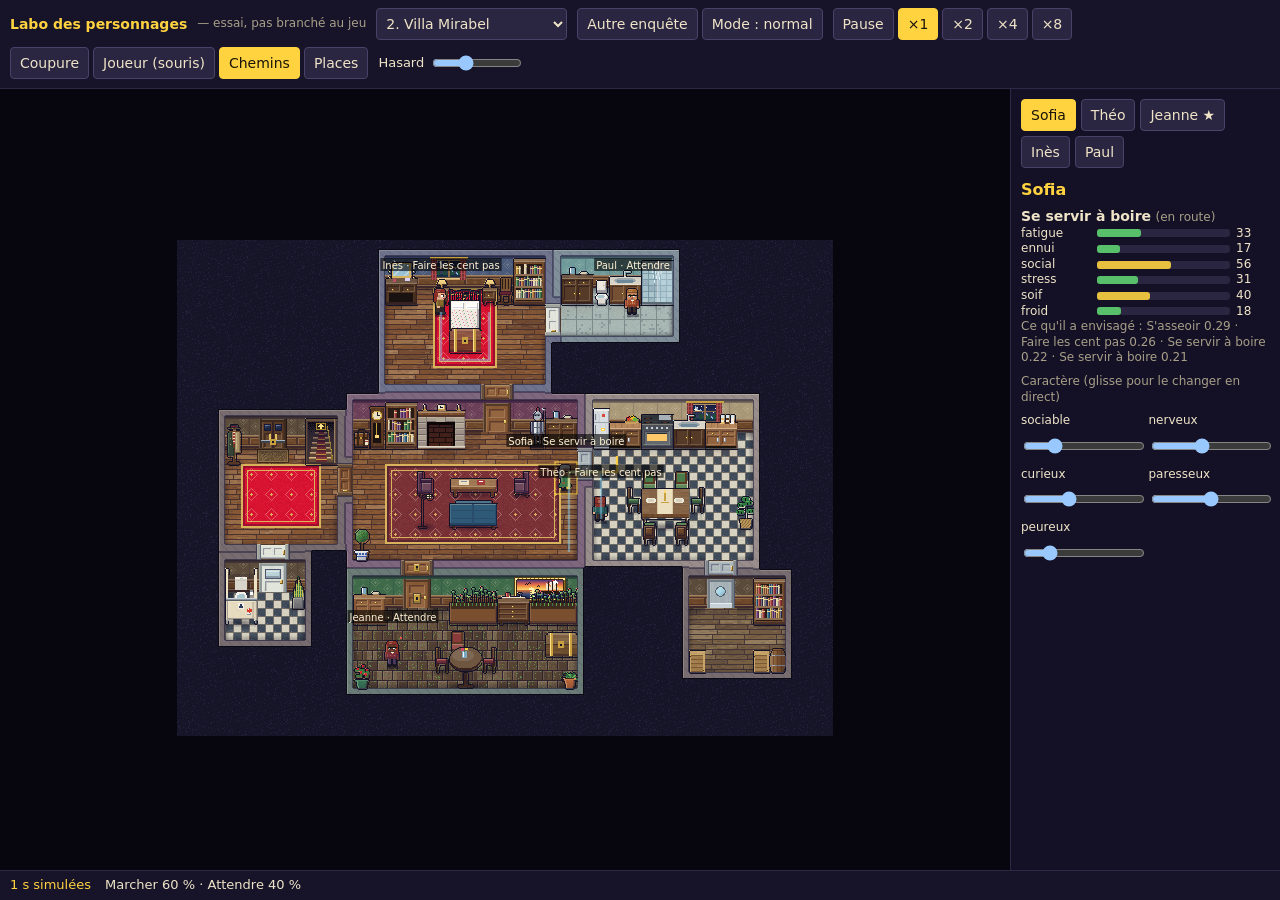
==== commit 3698ce9e: "Fiches des suspects refaites en dossier de police : caractère, lieu, tension, emploi du temps, contr" ====
--- a/labo.html
+++ b/labo.html
@@ -693,6 +693,33 @@
 .ed-modeles img{height:44px;max-width:100%;object-fit:contain;image-rendering:pixelated}
 .ed-modeles.larges{grid-template-columns:repeat(auto-fill,minmax(74px,1fr))}.ed-modeles.larges img{height:34px}
 .ed-champ{display:grid;gap:3px;font-size:12px}
+
+/* ——— Fiches des suspects : dossier de police ——— */
+.tetes{display:flex;gap:6px;overflow-x:auto;padding:2px 2px 8px;scrollbar-width:thin}
+.tete{flex:1 0 74px;max-width:120px;display:grid;justify-items:center;gap:2px;padding:6px 4px;background:#fff8e4;color:var(--encre);box-shadow:2px 2px 0 rgba(0,0,0,.2);border-bottom:4px solid transparent}
+.tete img{width:56px;height:56px;image-rendering:pixelated;background:#2a3a5a;border:2px solid #2a2418}
+.tete b{font:700 15px var(--f)}.tete small{font:500 11.5px var(--f);color:#5a4a30}.tete .alerte{color:#a33a3a;font-style:normal;font-weight:700}
+.tete.choisi{border-bottom-color:#8a2830;background:#fff3cf}.tete:hover{background:#fff3cf}
+.dossier-s{background:#f6ecd0 var(--grain);box-shadow:3px 4px 0 rgba(0,0,0,.25);padding:12px 14px;display:grid;gap:8px;border-left:10px solid #c8a468;position:relative}
+.dossier-s header{display:flex;gap:12px;align-items:center;flex-wrap:wrap;border-bottom:2px solid rgba(42,36,24,.25);padding-bottom:8px}
+.dossier-s header img{width:96px;height:96px;image-rendering:pixelated;background:#2a3a5a;border:3px solid #2a2418;flex:none}
+.ds-id{display:grid;gap:2px;flex:1;min-width:150px}.ds-id small{font:500 12px var(--f);color:#5a4a30;letter-spacing:.04em;text-transform:uppercase}
+.ds-id b{font:700 1.45rem/1.1 var(--f);color:#2a2418}.ds-id span{font:500 15px var(--f)}.ds-id em{font:700 14px var(--f);color:var(--stylo);font-style:normal}
+.ds-tampon{font:700 15px var(--f);font-style:normal;color:#2a3a8a;border:3px double #2a3a8a;padding:3px 10px;transform:rotate(-6deg);text-transform:uppercase;letter-spacing:.06em;opacity:.85}
+.ds-tampon.rouge{color:#a33a3a;border-color:#a33a3a}
+.ds-grille{display:grid;grid-template-columns:repeat(auto-fit,minmax(170px,1fr));gap:8px}
+.ds-grille section{background:rgba(255,248,228,.7);padding:6px 9px;box-shadow:1px 1px 0 rgba(0,0,0,.12)}
+.dossier-s h4{font:700 1rem var(--f);color:#8a2830;margin:2px 0}.dossier-s h4 small{font:500 12px var(--f);color:#5a4a30}
+.dossier-s p{font:500 14.5px/1.25 var(--f);margin:2px 0}
+.ds-jauge{height:9px;background:rgba(42,36,24,.2);border-radius:4px;overflow:hidden;margin:4px 0}.ds-jauge i{display:block;height:100%;background:linear-gradient(90deg,#58a65a,#e8c040 55%,#c8382a)}
+.ds-heures{list-style:none;padding:0;margin:0;display:grid;grid-template-columns:repeat(auto-fit,minmax(150px,1fr));gap:5px}
+.ds-heures li{display:grid;grid-template-columns:auto 1fr;gap:8px;align-items:baseline;background:#fff8e4;padding:5px 8px;border-left:4px solid #2a3a8a;font:500 14px var(--f)}
+.ds-heures li b{font:700 15px var(--f);color:#2a3a8a}.ds-heures li small{display:block;font-size:12.5px;color:#5a4a30}
+.ds-heures li.vide{opacity:.6;border-left-color:#8a8478}.ds-heures li.vide span{font-style:italic}
+.ds-heures li.crime{border-left-color:#a33a3a;background:#fbe9dc}.ds-heures li.crime b{color:#a33a3a}
+.ds-cloche{margin:0;padding-left:18px}.ds-cloche li{font:600 14.5px/1.25 var(--f);color:#a33a3a;margin:2px 0}
+.ds-rien{color:#5a4a30;font-style:italic}.ds-mobile{color:#a33a3a;font-weight:700}
+@media (max-width:520px){.dossier-s header img{width:72px;height:72px}.dossier-s{padding:10px}.tete{flex-basis:66px}.tete img{width:46px;height:46px}}
 </style>
 </head>
 <body>
@@ -5409,6 +5436,44 @@
   ctx.fillStyle='#2a2418';const k=(tick>>4)%4;for(let i=0;i<3;i++)if(i<=k)ctx.fillRect(x-4+i*3,y-5,2,2);
 }
 
+// Les fiches des suspects, façon dossier de police : une rangée de portraits, et pour la personne choisie
+// son signalement, son caractère, ce qu'elle fait en ce moment, sa tension, son emploi du temps déclaré
+// heure par heure, ce qui cloche dans ses déclarations, son mobile s'il est connu, et mes notes.
+function fichesSuspects(){
+  const n=c.suspects.length,i=Math.max(0,Math.min(n-1,G.fiche|0)),su=c.suspects[i],o=W.obj.find(q=>q.kind==='suspect'&&q.s===i);
+  const demandes=s=>HOURS.filter((_,h)=>S.asked[s+'-'+h]).length;
+  const tetes=c.suspects.map((s,k)=>{const d=demandes(k),cf=conflitsDe(k).length;
+    return`<button class="tete ${k===i?'choisi':''}" data-a="fiche" data-v="${k}" aria-pressed="${k===i}"><img alt="" src="${imgURL('p'+k)}"><b>${esc(s.prenom)}</b><small>${d}/${HOURS.length} heures${cf?` · <i class="alerte">${cf} ✗</i>`:''}</small></button>`}).join('');
+  // signalement et caractère
+  const car=caractereMots(i),aire=o?W.areas[G.ia?G.ia.aire(o.x,o.y):-1]:null,lieu=aire?aire.name:(o&&W.rooms[o.room]?W.rooms[o.room].name:'?');
+  const fait=o&&o.fait?(o.fait==='marche'?'se déplace':ACTION_MOTS[o.fait]||''):'';
+  const tension=stressDe(i),motT=tension>=70?'à bout de nerfs':tension>=40?'tendu':tension>=15?'sur ses gardes':'calme',e=su.g==='f'?'e':'';
+  // emploi du temps déclaré
+  const heures=HOURS.map((h,k)=>{
+    const crime=c.win.includes(k)?' crime':'';
+    if(!S.asked[i+'-'+k])return`<li class="vide${crime}"><b>${h}</b><span>Pas encore demandé</span></li>`;
+    const st=c.stmts[i][k],avec=st.with.map(t=>c.suspects[t].prenom);if(st.vic)avec.push(c.vName);
+    return`<li class="${crime.trim()}"><b>${h}</b><span>${esc(cap(c.set.rooms[st.room].n))}<small>${avec.length?'avec '+esc(liste(avec)):(su.g==='f'?'seule':'seul')}</small></span></li>`}).join('');
+  // ce qui cloche
+  const cf=conflitsDe(i),cloche=cf.length?`<ul class="ds-cloche">${cf.map(l=>`<li>${esc(l.t)}</li>`).join('')}</ul>`:`<p class="ds-rien">Rien de relevé pour l'instant. Compare ses heures avec celles des autres dans « Déductions ».</p>`;
+  const parle=S.rel[i]===2?`A avoué quelque chose.`:S.rel[i]?`M'a parlé de ${esc(c.vName)}.`:`Ne m'a pas encore parlé de ${esc(c.vName)}.`;
+  return`<h2>Les personnages</h2><div class="tetes" role="tablist">${tetes}</div>
+  <article class="dossier-s">
+    <header><img alt="Portrait de ${esc(su.nom)}" src="${imgURL('p'+i)}"><div class="ds-id"><small>Fiche n° ${i+1} · ${esc(c.set.nom)}</small><b>${esc(su.nom)}</b><span>${esc(cap(su.role))}${su.age?`, ${su.age} ans`:''}</span><em>${NIVEAUX[su.niveau-1]}</em></div><i class="ds-tampon ${cf.length?'rouge':''}">${cf.length?'À revoir':demandes(i)===HOURS.length?'Entendu'+e:'À entendre'}</i></header>
+    <div class="ds-grille">
+      <section><h4>Signalement</h4><p>${esc(su.bio||'')}</p>${su.trait?`<p><b>Signe particulier :</b> ${esc(su.trait)}.</p>`:''}</section>
+      <section><h4>Caractère</h4><p>${esc(cap(liste(car.mots)))}.</p>${car.habitudes.length?`<p>${esc(cap(car.habitudes.join(', ')))}.</p>`:''}</section>
+      <section><h4>En ce moment</h4><p>${esc(cap(lieu))}${fait?` : ${esc(fait)}`:''}.</p><p>${parle}</p></section>
+      <section><h4>Tension</h4><div class="ds-jauge"><i style="width:${Math.max(4,tension)}%"></i></div><p>${cap(motT)}${e&&/tendu|calme/.test(motT)?'':''}.</p></section>
+    </div>
+    <h4>Emploi du temps déclaré <small>(en rouge : l'heure du meurtre)</small></h4><ol class="ds-heures">${heures}</ol>
+    <h4>Ce qui cloche</h4>${cloche}
+    <h4>Mobile</h4><p class="${S.docs[i]?'ds-mobile':'ds-rien'}">${S.docs[i]?esc(cap(su.mobile))+'.':'Inconnu pour l\'instant : un document caché quelque part en parle.'}</p>
+    <textarea data-n="g${i}" rows="2" placeholder="Mes notes sur ${esc(su.prenom)}…" aria-label="Mes notes sur ${esc(su.prenom)}">${esc(S.notes['g'+i]||'')}</textarea>
+  </article>
+  <p class="main">Victime : ${esc(c.vName)}, ${esc(c.vrole)}.</p>`;
+}
+
 // Éditeur de cartes, réservé à l'auteur du jeu : on l'ouvre en ajoutant ?editeur à la fin de l'adresse.
 // On part de la carte que le jeu a générée, on déplace les pièces, les portes et les meubles, on pose fenêtres,
 // tableaux et tapis, on change sols et couleurs ; puis on exporte un fichier qui deviendra l'agencement par défaut.
@@ -6925,10 +6990,7 @@
   }).join('')}</tr>`).join('');
   return`<h2>Emploi du temps</h2><p class="main">En rouge, l'heure du meurtre d'après l'autopsie.</p><div class="edt-wrap"><table class="edt"><thead><tr><th></th>${tete}</tr></thead><tbody>${lignes}</tbody></table></div><textarea id="note-t" data-n="t" rows="2" placeholder="Mes notes..." aria-label="Mes notes">${esc(S.notes.t||'')}</textarea>`;
 }
-function pGens(){
-  return`<h2>Les personnages</h2><div class="gens">${c.suspects.map((s,i)=>`<div class="fiche"><img alt="" src="${imgURL('p'+i)}"><span><b>${esc(s.nom)}</b>${esc(s.role)}, ${s.age} ans<br><em>${NIVEAUX[s.niveau-1]}</em><br><span class="tr">${esc(s.bio)}</span>${s.trait?`<br><span class="tr">${esc(s.trait)}</span>`:''}${S.docs[i]?`<br><span class="mb">${esc(cap(s.mobile))}.</span>`:''}</span></div>`).join('')}</div>
-  <p class="main">Victime : ${esc(c.vName)}, ${esc(c.vrole)}.</p>`;
-}
+function pGens(){return fichesSuspects()}
 function pObjets(){
   const cl=Object.keys(S.cles).map(i=>`<div class="objet-c"><img alt="" src="${imgURL('cle')}"><span>Clé : ${esc(nomCle(+i))}</span></div>`).join('');
   const it=S.inv.map(id=>`<button class="objet-c" data-a="objet" data-v="${id}"><img alt="" src="${imgURL(id)}"><span>${esc(OBJ[id].nom)}</span></button>`).join('');
@@ -7336,6 +7398,7 @@
     if(a==='comparer')return comparer();
     if(a==='aide'){const t=aideTexte();closeAll();return say('Basile',t,null,G.porBa)}
     if(a==='onglet')return ouvrir(v);
+    if(a==='fiche'){G.fiche=+v;return ouvrir('gens')}
     if(a==='fermer'){if(modal==='doc'&&G.tab&&!$('carnet').hidden){$('doc').hidden=true;modal='carnet';return}return closeAll()}
     if(a==='lire')return ouvrirDoc(+v);
     if(a==='objet')return vueObjet(v,'Dans ma poche');
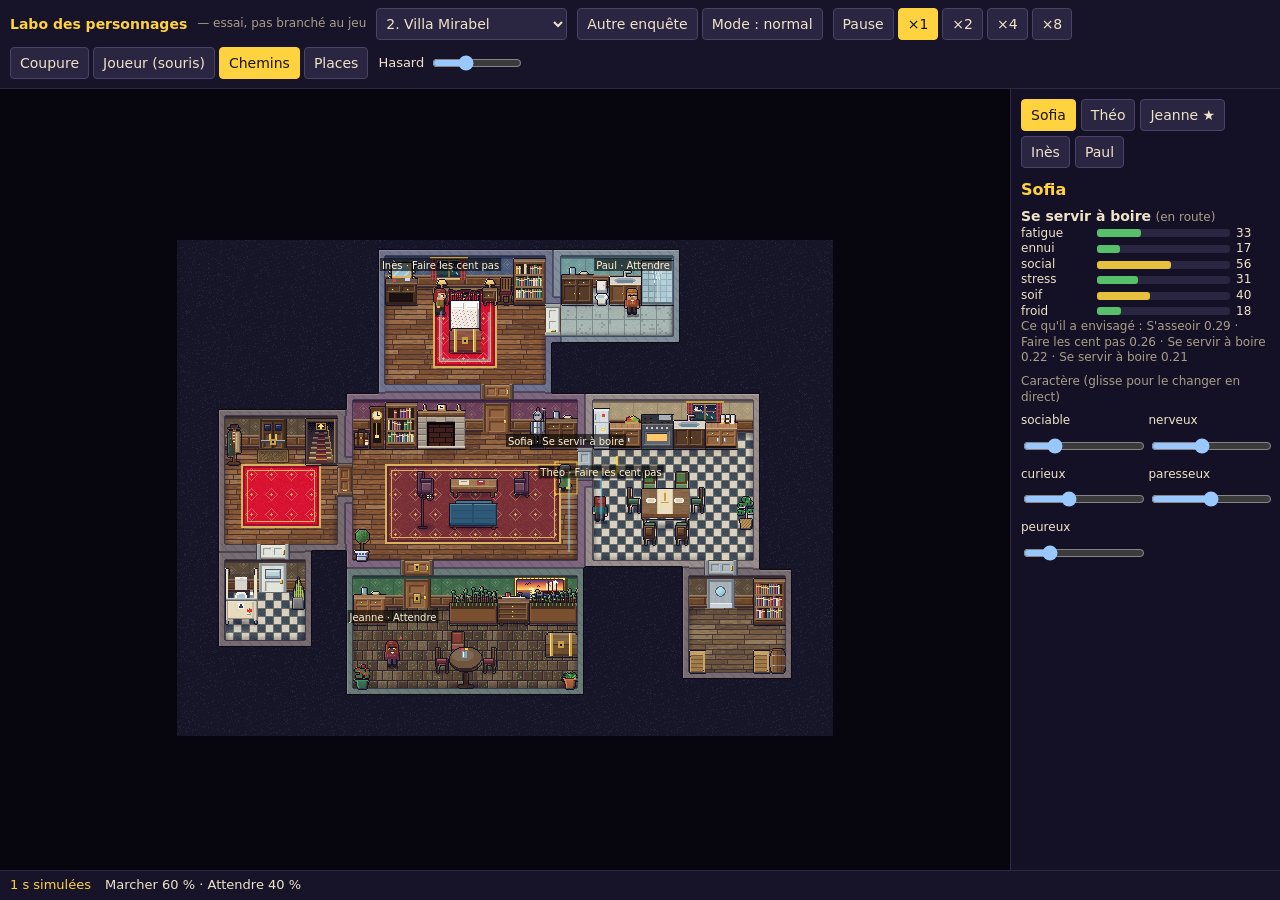
==== commit 3d80546c: "Trois énigmes de logique : qui avait quoi, les pendules, la balance (une seule réponse, vérifiée) Co" ====
--- a/labo.html
+++ b/labo.html
@@ -749,7 +749,7 @@
   <section id="accueil" class="accueil"><canvas id="ciel"></canvas><div id="acc-ui" class="acc-ui"></div></section>
 </main>
 <script>
-const GEN_SIG='ff6833e1bc';
+const GEN_SIG='1baa020bf1';
 // Agencements faits à la main avec l'éditeur (?editeur) : un par lieu, ils remplacent la carte générée.
 // Le jeu y place toujours lui-même les suspects, les indices, les cachettes et les énigmes.
 // Cartes reçues le 2026-11-08 : les six premiers lieux.
@@ -1283,7 +1283,8 @@
 
 // Algorithme d'énigmes : chaque générateur construit une instance puis la vérifie.
 const PTYPES={code:'Cadenas logique',suite:'Suite numérique',anagramme:'Mot brouillé',cesar:'Message chiffré',ordre:'Ordre des leviers',
-  lumieres:'Tableau de voyants',taquin:'Taquin',tuyaux:'Circuit à relier',menteur:'Les trois gardiens'};
+  lumieres:'Tableau de voyants',taquin:'Taquin',tuyaux:'Circuit à relier',menteur:'Les trois gardiens',
+  grille:'Qui avait quoi ?',horloges:'Les pendules',balance:'La balance'};
 const norm=s=>String(s).toLowerCase().normalize('NFD').replace(/[̀-ͯ]/g,'').replace(/[^a-z0-9]/g,'');
 const WORDS=[['chandelier','Il éclaire sans électricité'],['testament','Il décide de ton héritage'],['poignard','Une petite lame'],['alibi','Ce que chaque suspect défend'],
   ['empreinte','Elle reste sur le verre'],['serrure','La clé y entre'],['horloge','Elle sonne minuit'],['mobile','La raison du crime'],['enquete','Ce que tu mènes'],
@@ -1405,6 +1406,59 @@
       if(ok.length===1)return{type:'menteur',who,st,answer:ok[0],cand:1};
     }
     return{type:'menteur',who,st:[],answer:'A',cand:0};
+  },
+  // Grille de déduction : chacun était dans une pièce et tenait un objet. Des indices, une seule réponse possible.
+  grille(r,l){
+    const n=l>1?4:3,cs=typeof c!=='undefined'&&c&&c.suspects?c.suspects.map(s=>s.prenom):null;
+    const gens=shuffle(r,cs&&cs.length>=n?cs:['Hector','Lise','Paul','Rose','Victor']).slice(0,n);
+    const lieux=shuffle(r,['le salon','la cuisine','la bibliothèque','le jardin','la cave','le grenier']).slice(0,n);
+    const objets=shuffle(r,['la lampe','le livre','la tasse','la clé','le parapluie','la lettre']).slice(0,n);
+    const P=perms(range(n)),tout=[];P.forEach(a=>P.forEach(b=>tout.push([a,b])));
+    const vrai=[pick(r,P),pick(r,P)],cible=int(r,n),qui=s=>s[1].indexOf(cible);
+    const faits=[];
+    for(let i=0;i<n;i++)for(let k=0;k<n;k++){
+      const ici=vrai[0][i]===k,tient=vrai[1][i]===k;
+      faits.push({t:ici?`${gens[i]} était dans ${lieux[k]}.`:`${gens[i]} n'était pas dans ${lieux[k]}.`,f:s=>(s[0][i]===k)===ici,poids:ici?3:1});
+      faits.push({t:tient?`${gens[i]} avait ${objets[k]}.`:`${gens[i]} n'avait pas ${objets[k]}.`,f:s=>(s[1][i]===k)===tient,poids:tient?4:1});
+    }
+    for(let o=0;o<n;o++)for(let k=0;k<n;k++){
+      const ou=vrai[0][vrai[1].indexOf(o)]===k;
+      faits.push({t:ou?`Celui qui avait ${objets[o]} était dans ${lieux[k]}.`:`Celui qui avait ${objets[o]} n'était pas dans ${lieux[k]}.`,f:s=>(s[0][s[1].indexOf(o)]===k)===ou,poids:ou?3:1});
+    }
+    let reste=tout;const clues=[];
+    const reponses=l2=>new Set(l2.map(qui)).size;
+    for(const q of shuffle(r,faits).sort((a,b)=>a.poids-b.poids)){
+      if(reponses(reste)===1&&reste.length<=(l>1?6:4))break;
+      const n2=reste.filter(q.f);if(n2.length<reste.length&&n2.length>0){reste=n2;clues.push(q.t)}
+    }
+    return{type:'grille',gens,question:`Qui avait ${objets[cible]} ?`,clues:shuffle(r,clues),answer:gens[qui(vrai)],cand:reponses(reste)};
+  },
+  // Trois pendules qui avancent ou retardent l'une sur l'autre : quelle heure était-il vraiment ?
+  horloges(r,l){
+    const noms=shuffle(r,['du salon','du hall','de la cuisine','du bureau','de la gare']),n=l>1?3:2,ecarts=range(n).map(()=>(1+int(r,4))*5*(r()<.5?-1:1));
+    const vraie=20*60+int(r,24)*5,montre=[vraie+ecarts[0]];for(let i=1;i<n;i++)montre.push(montre[i-1]+ecarts[i]);
+    const hm=m=>`${Math.floor(m/60)} h ${String(m%60).padStart(2,'0')}`,d=e=>e>0?`avance de ${e} minutes`:`retarde de ${-e} minutes`;
+    const txt=[`La pendule ${noms[0]} ${d(ecarts[0])} sur l'heure exacte.`];
+    for(let i=1;i<n;i++)txt.push(`Celle ${noms[i]} ${d(ecarts[i])} sur celle ${noms[i-1]}.`);
+    txt.push(`Le rendez-vous était fixé à ${hm(montre[n-1])} à la pendule ${noms[n-1]}.`);
+    return{type:'horloges',txt,answer:hm(vraie),cand:1};
+  },
+  // Des pesées sur une balance de cuisine : combien pèse l'objet demandé ?
+  balance(r,l){
+    const noms=shuffle(r,['la boîte rouge','la boîte bleue','la boîte verte','la boîte noire']).slice(0,l>1?3:3),n=noms.length;
+    for(let essai=0;essai<200;essai++){
+      const vrai=shuffle(r,range(9).map(i=>i+1)).slice(0,n),eqs=[];
+      const toutes=[];for(let a=1;a<=9;a++)for(let b=1;b<=9;b++)for(let d=1;d<=9;d++)if(a!==b&&a!==d&&b!==d)toutes.push([a,b,d]);
+      let reste=toutes;
+      for(let t=0;t<12&&reste.length>1;t++){
+        const co=range(n).map(()=>int(r,l>1?3:2));if(co.every(x=>!x)||co.filter(Boolean).length<2)continue;
+        const tot=co.reduce((s,k,i)=>s+k*vrai[i],0),n2=reste.filter(q=>co.reduce((s,k,i)=>s+k*q[i],0)===tot);
+        if(n2.length<reste.length){reste=n2;eqs.push((t0=>t0[0].toUpperCase()+t0.slice(1))(co.map((k,i)=>k?(k>1?k+' × ':'')+noms[i]:null).filter(Boolean).join(' + ')+' = '+tot+' kg'))}
+      }
+      const cible=int(r,n);
+      if(reste.length===1)return{type:'balance',eqs,question:`Combien pèse ${noms[cible]} ?`,note:'Les trois boîtes ont des poids différents, des nombres entiers de 1 à 9 kg.',answer:String(vrai[cible]),cand:1};
+    }
+    return{type:'balance',eqs:[],question:'',answer:'0',cand:0};
   }
 };
 function lightPress(p,i){const n=p.n,x=i%n,y=(i/n)|0;[[0,0],[1,0],[-1,0],[0,1],[0,-1]].forEach(([a,b])=>{const X=x+a,Y=y+b;if(X>=0&&Y>=0&&X<n&&Y<n)p.grid[Y*n+X]=!p.grid[Y*n+X]})}
@@ -1425,6 +1479,8 @@
   if(p.type==='taquin')return p.b.every((v,i)=>v===(i+1)%9);
   if(p.type==='tuyaux')return pipeFlow(p).win;
   if(p.type==='ordre')return p.pick.join(',')===p.answer;
+  if(p.type==='horloges')return String(input).replace(/\D/g,'')===p.answer.replace(/\D/g,'');
+  if(p.type==='balance')return String(input).replace(/\D/g,'')===p.answer;
   return norm(input)===norm(p.answer);
 }
 // Solution exacte, utilisée par le robot et les tests : elle prouve que l'instance se résout.
@@ -7172,6 +7228,9 @@
     h+=`<p>Tourne les pièces pour relier la gauche (ligne ${p.y0+1}) à la droite (ligne ${p.y1+1}).</p><div class="pgrid" style="grid-template-columns:repeat(${p.n},46px)">${p.cells.map((m,i)=>`<button data-g="${i}" aria-label="Pièce ${i+1}"><svg viewBox="0 0 30 30">${seg(m,fl.has(i)?'#a33a3a':'#5a6a8a')}</svg></button>`).join('')}</div>`;
   }
   if(p.type==='menteur'){h+=`<p>Une seule de ces phrases est vraie. Où est la clé ?</p><div class="clue">${p.st.map((s,i)=>`<span><b>${p.who[i]} :</b> ${esc(s.txt)}</span>`).join('')}</div><div class="ligne">${['A','B','C'].map(x=>`<button class="etiq" data-m="${x}">Tiroir ${x}</button>`).join('')}</div>`}
+  if(p.type==='grille')h+=`<p>Relis ces indices et déduis-en la réponse : une seule possibilité tient.</p><div class="clue">${p.clues.map(t=>`<span>${esc(t)}</span>`).join('')}</div><p><b>${esc(p.question)}</b></p><div class="ligne">${p.gens.map(n=>`<button class="etiq" data-m="${esc(n)}">${esc(n)}</button>`).join('')}</div>`;
+  if(p.type==='horloges'){h+=`<p>Un mot glissé sous la pendule. Toutes les pendules de la maison sont fausses…</p><div class="clue">${p.txt.map(t=>`<span>${esc(t)}</span>`).join('')}</div><p><b>Quelle heure était-il vraiment ?</b> (par exemple 21 h 35)</p>`;field=1}
+  if(p.type==='balance'){h+=`<p>Des pesées notées au crayon, sur le carnet de la balance.</p><div class="clue">${p.eqs.map(t=>`<span class="code">${esc(t)}</span>`).join('')}</div><p class="petit">${esc(p.note)}</p><p><b>${esc(p.question)}</b> (en kg)</p>`;field=1}
   if(field)h+=`<form id="pz-f" class="ligne"><input id="pz-in" type="text" autocomplete="off" aria-label="Réponse" value="${esc(z.input)}"><button class="etiq">Valider</button></form>`;
   if(z.msg)h+=`<p class="err">${esc(z.msg)}</p>`;
   h+=`<div class="ligne">${z.aide?'<button class="etiq alt" data-x="force">Forcer la serrure</button>':''}<button class="etiq alt" data-x="ferme">Plus tard</button></div>`;
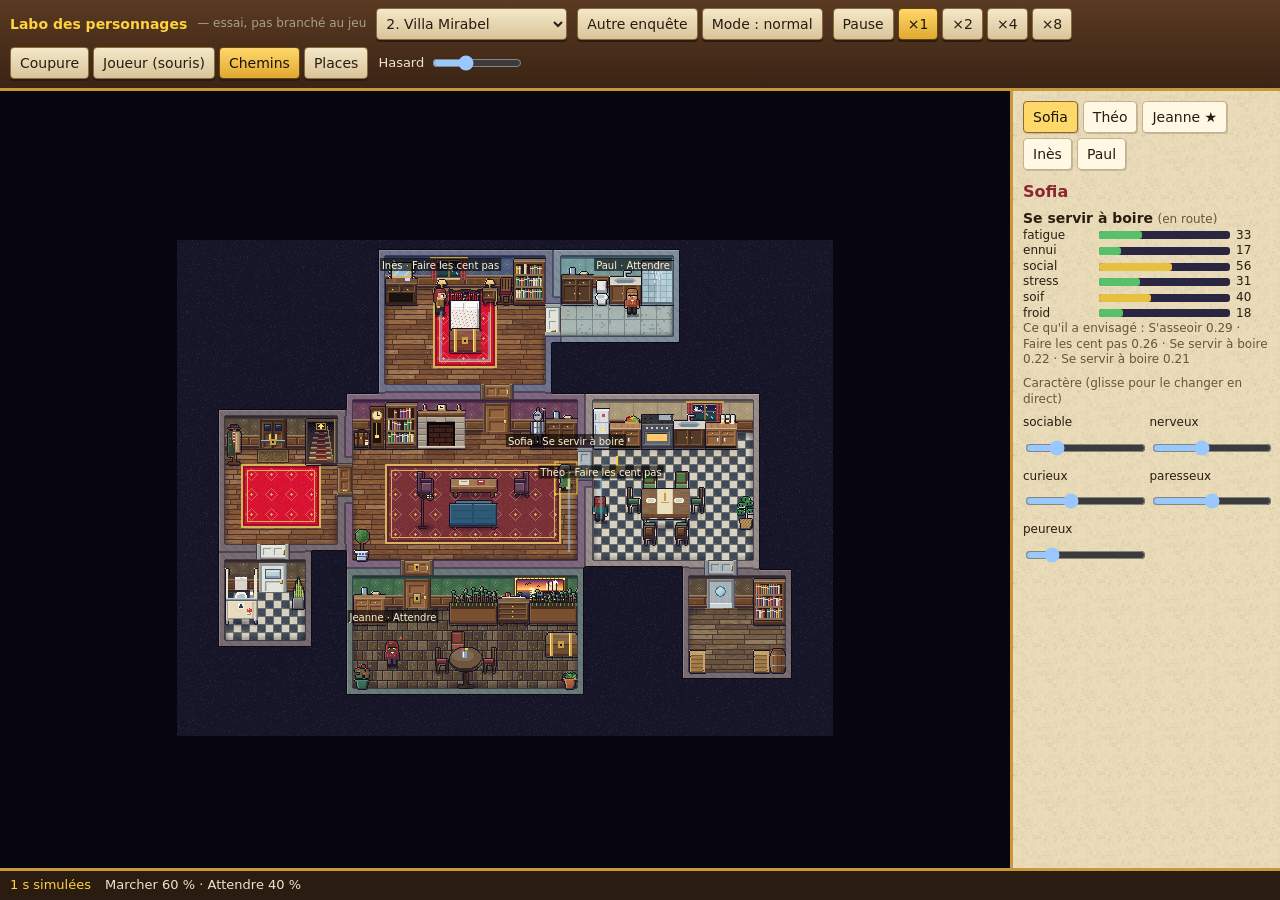
==== commit aa49df50: "Menu de construction : catégories illustrées, récents, icônes d'outils, style bois et papier ; six d" ====
--- a/labo.html
+++ b/labo.html
@@ -720,6 +720,27 @@
 .ds-cloche{margin:0;padding-left:18px}.ds-cloche li{font:600 14.5px/1.25 var(--f);color:#a33a3a;margin:2px 0}
 .ds-rien{color:#5a4a30;font-style:italic}.ds-mobile{color:#a33a3a;font-weight:700}
 @media (max-width:520px){.dossier-s header img{width:72px;height:72px}.dossier-s{padding:10px}.tete{flex-basis:66px}.tete img{width:46px;height:46px}}
+
+/* ——— Menu de construction : bois et papier ——— */
+.ed-barre{background:linear-gradient(#5a3a22,#3a2414);border-bottom:3px solid #c8983a;box-shadow:0 2px 0 rgba(0,0,0,.4)}
+.ed-barre button,.ed-barre select{background:linear-gradient(#f4e8c8,#d8c49a);color:#2a1c10;border:1px solid #8a6a3a;box-shadow:0 2px 0 #2a1c10}
+.ed-barre button:hover{background:linear-gradient(#fff4d8,#e8d4a8)}
+.ed-barre button[aria-pressed="true"]{background:linear-gradient(#ffd86a,#e0a830);border-color:#6a4410}
+.ed-barre button.fort{background:linear-gradient(#8ad89a,#4a9a5a);color:#0a2010}
+.ed-outils button{display:flex;align-items:center;gap:5px;padding:3px 8px 3px 4px}.ed-outils img{width:26px;height:26px;image-rendering:pixelated;background:rgba(42,28,16,.15);border-radius:3px}
+.ed-panneau{background:#efe3c4 var(--grain);color:#2a1c10;border-left:3px solid #c8983a}
+.ed-panneau .ed-aide{color:#5a4224;background:rgba(255,248,228,.7);padding:6px 8px;border-left:3px solid #c8983a}
+.ed-panneau .petit{color:#6a5434}.ed-panneau h3{color:#8a2830}
+.ed-panneau button{background:#fff8e4;color:#2a1c10;border:1px solid #c8b088;box-shadow:1px 1px 0 rgba(0,0,0,.15)}
+.ed-panneau button:hover{background:#fff1c8}.ed-panneau button.pris{background:#ffd86a;border-color:#8a6a2a}
+.ed-panneau button.danger{background:#f2c8c0;border-color:#a8404a;color:#5a1010}
+.ed-panneau .ed-cherche,.ed-panneau input[type=number]{background:#fff8e4;color:#2a1c10;border:1px solid #c8b088}
+.ed-titre{font:700 13px system-ui;color:#8a2830;text-transform:uppercase;letter-spacing:.06em;margin-top:4px}
+.ed-cats{display:grid;grid-template-columns:repeat(auto-fill,minmax(76px,1fr));gap:4px}
+.ed-cats button{display:grid;justify-items:center;gap:2px;padding:4px 2px;font-size:11px}.ed-cats img{height:30px;max-width:100%;object-fit:contain;image-rendering:pixelated}
+.ed-palette.recents{grid-template-columns:repeat(auto-fill,minmax(56px,1fr))}.ed-palette.recents span{display:none}.ed-palette.recents img{height:38px}
+.ed-palette button{background:#fff8e4}
+.ed-etat{background:#2a1c10;border-top:3px solid #c8983a}
 </style>
 </head>
 <body>
@@ -749,7 +770,7 @@
   <section id="accueil" class="accueil"><canvas id="ciel"></canvas><div id="acc-ui" class="acc-ui"></div></section>
 </main>
 <script>
-const GEN_SIG='1baa020bf1';
+const GEN_SIG='91287da4cf';
 // Agencements faits à la main avec l'éditeur (?editeur) : un par lieu, ils remplacent la carte générée.
 // Le jeu y place toujours lui-même les suspects, les indices, les cachettes et les énigmes.
 // Cartes reçues le 2026-11-08 : les six premiers lieux.
@@ -1494,12 +1515,12 @@
 
 // Génération de la carte : architecture, mobilier, portes, cachettes, énigmes d'objets et audit.
 let MW=62,MH=33;
-const FP={mur:[1,1],porte:[2,1],porteL:[1,2],sofaL:[1,3],sofaR:[1,3],bedL:[3,2],bedR:[3,2],tableL:[2,3],aquarium:[2,1],coffrefort:[1,1],billard:[3,2],paravent:[2,1],gramophone:[1,1],vaisselier:[2,1],buste:[1,1],cage:[1,1],jukebox:[1,1],television:[1,1],harpe:[1,1],cabine:[2,2],escalier:[2,1],secours:[2,1],chariot:[2,1],valise:[1,1],bascule:[1,1],banquette:[2,1],fontaine:[1,1],radio:[2,1],skis:[1,1],portant:[2,1],bouee:[1,1],barre:[2,1],perfusion:[1,1],brancard:[2,1],armure:[1,1],bandit:[1,1],jetons:[1,1],portemanteau:[1,1],parapluies:[1,1],chaussures:[2,1],videpoche:[2,1],banc:[2,1],shelf:[2,1],cabinet:[2,1],fridge:[1,1],stove:[2,1],sink:[2,1],counter:[2,1],locker:[1,1],rack:[1,1],vanity:[2,1],wardrobe:[2,1],piano:[3,2],fireplace:[3,1],bar:[4,1],clock:[1,1],
+const FP={vase:[1,1],livres:[1,1],statue:[1,1],echelle:[1,1],poele:[1,1],cartons:[1,1],mur:[1,1],porte:[2,1],porteL:[1,2],sofaL:[1,3],sofaR:[1,3],bedL:[3,2],bedR:[3,2],tableL:[2,3],aquarium:[2,1],coffrefort:[1,1],billard:[3,2],paravent:[2,1],gramophone:[1,1],vaisselier:[2,1],buste:[1,1],cage:[1,1],jukebox:[1,1],television:[1,1],harpe:[1,1],cabine:[2,2],escalier:[2,1],secours:[2,1],chariot:[2,1],valise:[1,1],bascule:[1,1],banquette:[2,1],fontaine:[1,1],radio:[2,1],skis:[1,1],portant:[2,1],bouee:[1,1],barre:[2,1],perfusion:[1,1],brancard:[2,1],armure:[1,1],bandit:[1,1],jetons:[1,1],portemanteau:[1,1],parapluies:[1,1],chaussures:[2,1],videpoche:[2,1],banc:[2,1],shelf:[2,1],cabinet:[2,1],fridge:[1,1],stove:[2,1],sink:[2,1],counter:[2,1],locker:[1,1],rack:[1,1],vanity:[2,1],wardrobe:[2,1],piano:[3,2],fireplace:[3,1],bar:[4,1],clock:[1,1],
   console:[3,1],labbench:[3,1],planter:[3,1],table:[3,2],rtable:[2,2],chair:[1,1],sofa:[3,1],armchair:[1,1],bed:[2,3],crate:[1,1],barrel:[1,1],plant:[1,1],mannequin:[1,1],spot:[1,1],ropes:[1,1],
   trunk:[2,1],lamp:[1,1],globe:[1,1],stool:[1,1],tank:[1,1],tub:[3,1],toilet:[1,1],shower:[2,1],desk:[3,1],pcdesk:[3,1],commode:[2,1],chevet:[1,1],lift:[2,1],medic:[1,1],washer:[1,1],copier:[1,1],roulette:[3,2],engine:[3,2],
   chairB:[1,1],chairL:[1,1],chairR:[1,1],armchairB:[1,1],armchairL:[1,1],armchairR:[1,1],sofaB:[3,1],basse:[3,1]};
 const DECO=[['chariot','valise'],['bascule','valise'],['banquette','valise'],['fontaine','fontaine'],['radio','skis'],['portant','portant'],['bouee','barre'],['perfusion','brancard'],['armure','armure'],['bandit','jetons','bandit']];
-const FLAVOR={aquarium:["Les poissons tournent en rond. Rien au fond, à part du sable."],coffrefort:["Il est solidement fermé. Quelqu'un connaît la combinaison."],billard:["Une partie abandonnée en cours."],paravent:["Derrière, une robe de chambre pendue."],gramophone:["Un vieux disque de jazz, rayé."],vaisselier:["La belle vaisselle des grands jours."],buste:["Un illustre inconnu au regard sévère."],cage:["L'oiseau vous regarde sans rien dire."],jukebox:["La dernière chanson choisie : un slow."],television:["Un écran tout gris, plein de neige."],harpe:["Une corde est cassée."],cabine:['La cuvette est propre. Le dérouleur est presque vide.',"Quelqu'un a griffonné un numéro sur la cloison, à moitié effacé."],chariot:['Des serviettes propres et de petits savons.'],valise:["Une étiquette à moitié arrachée. Elle est vide."],bascule:['Il se balance encore un peu.'],banquette:['Le velours est usé aux accoudoirs.'],fontaine:["Elle glougloute toute seule."],radio:['Rien que du grésillement.'],skis:['Les fartages sont encore frais.'],portant:['Des costumes de scène qui sentent la naphtaline.'],bouee:['Elle porte le nom du navire.'],barre:['Elle est bloquée depuis le départ.'],perfusion:["La poche est presque vide."],brancard:['Les draps sont propres.'],armure:["Il n'y a personne dedans. Enfin, j'espère."],bandit:['Trois citrons. Encore perdu.'],jetons:['Quelques jetons abandonnés en plein jeu.'],portemanteau:['Des manteaux encore humides de pluie.','Un chapeau, une écharpe, un vieux pardessus.'],parapluies:['Trois parapluies, encore mouillés.'],chaussures:["Des chaussures bien alignées. Personne n'est sorti ce soir."],videpoche:['Un vide-poches, quelques clés sans étiquette.','Une petite coupelle et le courrier du matin.'],banc:['Un banc pour se déchausser.'],shelf:['Des rangées de livres, rien de plus.','Les reliures sentent le vieux cuir.'],cabinet:['Des tiroirs bien rangés, sans surprise.'],crate:['Des clous et de la paille.'],trunk:['Des vêtements pliés et de vieux journaux.'],
+const FLAVOR={vase:["De l’eau croupie et trois tiges fanées."],livres:["Des romans policiers, cornés aux bons endroits."],statue:["Le socle sonne creux… non, plein."],echelle:["Un barreau grince."],poele:["Encore tiède. Rien dans les cendres."],cartons:["De vieux journaux et des guirlandes de Noël."],aquarium:["Les poissons tournent en rond. Rien au fond, à part du sable."],coffrefort:["Il est solidement fermé. Quelqu'un connaît la combinaison."],billard:["Une partie abandonnée en cours."],paravent:["Derrière, une robe de chambre pendue."],gramophone:["Un vieux disque de jazz, rayé."],vaisselier:["La belle vaisselle des grands jours."],buste:["Un illustre inconnu au regard sévère."],cage:["L'oiseau vous regarde sans rien dire."],jukebox:["La dernière chanson choisie : un slow."],television:["Un écran tout gris, plein de neige."],harpe:["Une corde est cassée."],cabine:['La cuvette est propre. Le dérouleur est presque vide.',"Quelqu'un a griffonné un numéro sur la cloison, à moitié effacé."],chariot:['Des serviettes propres et de petits savons.'],valise:["Une étiquette à moitié arrachée. Elle est vide."],bascule:['Il se balance encore un peu.'],banquette:['Le velours est usé aux accoudoirs.'],fontaine:["Elle glougloute toute seule."],radio:['Rien que du grésillement.'],skis:['Les fartages sont encore frais.'],portant:['Des costumes de scène qui sentent la naphtaline.'],bouee:['Elle porte le nom du navire.'],barre:['Elle est bloquée depuis le départ.'],perfusion:["La poche est presque vide."],brancard:['Les draps sont propres.'],armure:["Il n'y a personne dedans. Enfin, j'espère."],bandit:['Trois citrons. Encore perdu.'],jetons:['Quelques jetons abandonnés en plein jeu.'],portemanteau:['Des manteaux encore humides de pluie.','Un chapeau, une écharpe, un vieux pardessus.'],parapluies:['Trois parapluies, encore mouillés.'],chaussures:["Des chaussures bien alignées. Personne n'est sorti ce soir."],videpoche:['Un vide-poches, quelques clés sans étiquette.','Une petite coupelle et le courrier du matin.'],banc:['Un banc pour se déchausser.'],shelf:['Des rangées de livres, rien de plus.','Les reliures sentent le vieux cuir.'],cabinet:['Des tiroirs bien rangés, sans surprise.'],crate:['Des clous et de la paille.'],trunk:['Des vêtements pliés et de vieux journaux.'],
  barrel:['Ça sonne plein.'],table:['Quelques papiers sans intérêt.','Des tasses encore tièdes.'],clock:['Elle tique trop fort pour être honnête.','Elle retarde de deux minutes.'],plant:['La terre est humide. Quelqu\'un en prend soin.'],
  locker:['Un casier vide, qui sent le renfermé.'],lamp:['L\'ampoule grésille.'],lift:['L\'ascenseur est à l\'arrêt, impossible de l\'appeler.','Le bouton ne répond plus. Rien à faire.'],tub:['La baignoire est sèche.'],toilet:['Rien ici. Heureusement.'],shower:['Le carrelage est encore humide.'],
  escalier:["L'escalier de service. Une corde rouge barre le passage : « Fermé pendant la tempête ».","Une fine couche de poussière couvre les marches : personne n'est monté ce soir."],
@@ -1540,7 +1561,7 @@
   return{P:{r:P.r,l:P.l,c:c2},aj};
 };
 const avecEtage=(P,E)=>{const X=Math.max(...[...P.r,...P.c].map(q=>q[0]+q[2]))+5;return{r:P.r,l:P.l,c:[...P.c,[X,12,21,3,E.palier],[X,3,10,6,E.p[0][0]],[X+11,3,10,6,E.p[1][0]]]}};
-const SH_HAUT=['paravent','vaisselier','harpe','cabine','escalier','secours','shelf','wardrobe','fridge','locker','clock','medic','rack','shower','lift','cabinet','vanity','lamp','plant'];
+const SH_HAUT=['statue','echelle','paravent','vaisselier','harpe','cabine','escalier','secours','shelf','wardrobe','fridge','locker','clock','medic','rack','shower','lift','cabinet','vanity','lamp','plant'];
 const DIFFW={facile:{lock:1,eni:2,pz:2,bonus:1},moyen:{lock:1,eni:3,pz:3,bonus:1},difficile:{lock:2,eni:4,pz:3,bonus:2},expert:{lock:2,eni:4,pz:3,bonus:2}};
 
 // Un agencement fait à l'éditeur remplace la carte générée ; s'il ne permet pas une partie complète, on garde la carte générée
@@ -4515,6 +4536,45 @@
 });
 Object.assign(SH,{mur:30,porte:30,porteL:32});
 
+// ——— Six décors de plus pour l'éditeur ———
+Object.assign(SPR,{
+  vase(g,v){
+    const c0=['#2e5a9a','#9a2e3a','#2e7a5a','#c8a040'][v%4];
+    ellipseP(g,8,20,6,6,'#f0ece4');ellipseP(g,8,20,5,5,'#f8f4ec');R(g,'#f0ece4',5,9,6,4);R(g,'#d8d4cc',5,12,6,1);
+    for(let i=0;i<5;i++)R(g,c0,4+i*2,16+((i*3)%4),1,5);R(g,c0,3,19,10,1);R(g,'#ffffff',5,15,1,6);R(g,'#c8c4bc',12,17,1,7);
+    [[4,3,'#e8484a'],[8,1,'#ffd23f'],[11,4,'#f08ac0'],[6,6,'#ffffff']].forEach(([x,y,f])=>{R(g,'#3d8a3e',x+1,y+2,1,6);disque(g,x+1,y+1,1,f)});
+  },
+  livres(g,v){
+    const cols=['#a33a3a','#2e6a8c','#3d7a4c','#c29a3a','#6b3d78','#3a3a5c'];
+    for(let i=0;i<5;i++){const w=12-((i*3+v)%4),x=2+((i*5+v)%3),y=14-i*3,col=cols[(i+v)%6];R(g,col,x,y,w,3);R(g,tone(col,.3),x,y,w,1);R(g,'#f4ecd8',x+w-1,y+1,1,2);R(g,'#e8c060',x+2,y+1,1,1)}
+  },
+  statue(g,v){
+    const p=['#e8e4dc','#c8c0b0','#8a939e'][v%3];
+    R(g,tone(p,-.1),2,34,12,8);R(g,tone(p,.15),2,34,12,2);R(g,tone(p,-.3),2,41,12,1);
+    R(g,p,5,14,6,20);R(g,tone(p,.2),5,14,2,20);R(g,tone(p,-.25),10,16,1,18);for(let y=20;y<34;y+=3)R(g,tone(p,-.12),6,y,4,1);
+    R(g,p,4,12,8,4);R(g,p,3,13,2,8);R(g,p,11,13,2,6);R(g,p,12,8,2,6);
+    disque(g,8,7,3,p);R(g,tone(p,.25),6,5,2,3);R(g,tone(p,-.3),10,6,1,3);
+  },
+  echelle(g,v){
+    const b=BOIS_M[v%4];
+    for(let y=0;y<42;y++){R(g,tone(b,.1),2+Math.round(y*.06),y,2,1);R(g,tone(b,-.15),12-Math.round(y*.06),y,2,1)}
+    for(let y=6;y<40;y+=8){R(g,tone(b,.2),3,y,10,2);R(g,tone(b,-.3),3,y+2,10,1)}
+    R(g,'#8a939e',7,1,2,40);
+  },
+  poele(g,v){
+    R(g,'#2a2a30',7,0,3,14);R(g,'#4a4a52',7,0,1,14);R(g,'#1a1a20',6,12,5,2);
+    R(g,'#2a2a30',2,14,12,18);R(g,'#4a4a52',2,14,12,2);R(g,'#1a1a20',2,30,12,2);
+    R(g,'#5a2a10',5,19,6,7);R(g,'#ff8a2a',6,21,4,4);R(g,'#ffd23f',7,22,2,2);R(g,'#8a939e',4,18,8,1);
+    pied(g,3,32,4,'#1a1a20');pied(g,11,32,4,'#1a1a20');
+  },
+  cartons(g,v){
+    const k='#b88a4a';
+    caisse(g,1,12,14,12,3,k,v,'#c89a5a');R(g,'#e8d8b0',7,12,2,12);R(g,'#5a3a1a',3,17,4,2);
+    caisse(g,3,2,10,10,3,tone(k,.08),v+1,'#d0a868');R(g,'#e8d8b0',7,2,2,10);
+  }
+});
+Object.assign(SH,{vase:24,livres:18,statue:42,echelle:42,poele:36,cartons:24});
+
 // Cinq mini-jeux de plus : défaire un lit, soulever des coussins, remettre une horloge à l'heure,
 // déplacer un pot sans le renverser, rejouer une mélodie au piano.
 function toile(shell,txt){
@@ -5738,7 +5798,7 @@
   if(O_==='ajout'){
     if(!ED.ajout)return pan();const n=ED.ajout,[fw,fh]=FP[n],x=cx-((fw-1)>>1),y=cy-fh+1;
     if(!edLibre(n,x,y,-1)){ED.msg='Pas de place ici pour ce meuble (mur, autre meuble, ou juste devant une porte).';edEtat();return}
-    edModifie(C=>{C.furn.push([n,x,y,(Math.random()*1e6)|0])});ED.sel={meuble:edCarte().furn.length-1};return;
+    edModifie(C=>{C.furn.push([n,x,y,(Math.random()*1e6)|0])});ED.sel={meuble:edCarte().furn.length-1};ED.recents=[n,...(ED.recents||[]).filter(q=>q!==n)].slice(0,8);return;
   }
   if(O_==='murs'){
     if(ED.murMode==='porte'){edPercePorte(cx,cy);return}
@@ -5826,7 +5886,7 @@
     ${nm?`<p class="petit">Modèle</p><div class="ed-modeles">${range(nm).map(k=>`<button data-ed="modele" data-v="${k}" class="${(op.mod??(n==='bed'?-1:CU.furn[s.meuble][3]%10))===k?'pris':''}"><img alt="" src="${edVignette(n,CU.furn[s.meuble][3],{...op,mod:k})}"></button>`).join('')}</div>`
       :/^(lift|escalier|secours)$/.test(n)?'':`<p class="petit">Aspect</p><div class="ed-modeles">${edAspects(CU.furn[s.meuble][3]).map(v=>`<button data-ed="aspectv" data-v="${v}" class="${v===CU.furn[s.meuble][3]?'pris':''}"><img alt="" src="${edVignette(n,v,op)}"></button>`).join('')}</div>`}
     <p class="petit">Flèches du clavier : déplacer d'une case.</p>`}
-  if(O_==='ajout'){h+=`<input id="ed-cherche" class="ed-cherche" placeholder="Chercher un meuble…" value="${esc(ED.cherche||'')}"><div class="ed-palette">${Object.keys(FP).filter(n=>SPR[n]&&(!ED.cherche||edNom(n).toLowerCase().includes(ED.cherche.toLowerCase())||n.includes(ED.cherche))).sort((a,b)=>edNom(a).localeCompare(edNom(b))).map(n=>`<button data-ed="prends" data-v="${n}" class="${ED.ajout===n?'pris':''}" title="${esc(edNom(n))}"><img alt="" src="${edIcone(n).toDataURL()}"><span>${esc(edNom(n))}</span></button>`).join('')}</div>`}
+  if(O_==='ajout')h+=edPalette();
   if(O_==='pieces'&&!(s&&s.rect!=null))h+=`<h3>Créer une pièce</h3><label class="ed-champ">Nom <input id="ed-nompiece" class="ed-cherche" maxlength="28" value="${esc(ED.nomPiece||'Nouvelle pièce')}"></label><button data-ed="creer" class="${ED.creer?'pris':''}">${ED.creer?'Trace-la sur la carte…':'Tracer la nouvelle pièce'}</button><p class="petit">Place-la contre une autre pièce : une case de mur sur le côté, ou trois rangées en haut et en bas. Une porte se pose toute seule.</p>`;
   if(O_==='pieces'&&s&&s.rect!=null){const R0=CU.plan.r.concat(CU.plan.c),q0=R0[s.rect];if(q0&&q0[4]&&(CU.crees||[]).includes(q0[4]))h+=`<button data-ed="supprpiece" class="danger">Supprimer « ${esc(q0[4])} »</button>`}
   if(O_==='pieces'&&s&&s.rect!=null){const R=CU.plan.r.concat(CU.plan.c),q=R[s.rect],A=W.areas.find(A=>A.rects.some(r=>r.x0===q[0]&&r.y0===q[1]));
@@ -5858,7 +5918,7 @@
   const e=$('ed');
   e.innerHTML=`<header id="ed-barre" class="ed-barre">
     <select id="ed-lv" aria-label="Lieu">${LEVELS.slice(0,10).map((l,i)=>`<option value="${i}">${i+1}. ${esc(l.nom)}</option>`).join('')}</select>
-    <span class="ed-outils" role="toolbar">${ED_OUTILS.map(([k,l])=>`<button data-ed-outil="${k}">${l}</button>`).join('')}</span>
+    <span class="ed-outils" role="toolbar">${ED_OUTILS.map(([k,l])=>`<button data-ed-outil="${k}" title="${esc(l)}"><img alt="" src="${edIconeOutil(k)}"><span>${l}</span></button>`).join('')}</span>
     <span class="ed-groupe"><button data-ed="annule" title="Annuler (Ctrl+Z)">↶</button><button data-ed="refait" title="Rétablir (Ctrl+Y)">↷</button><button data-ed="grille" title="Quadrillage">#</button><button data-ed="moins" title="Dézoomer">−</button><button data-ed="plus" title="Zoomer">+</button><button data-ed="centre" title="Tout voir">⤢</button></span>
     <span class="ed-groupe"><button data-ed="essai-n">Tester</button><button data-ed="essai-e">Tester en expert</button></span>
     <span class="ed-groupe"><button data-ed="exporte" class="fort">Exporter</button><button data-ed="copie">Copier</button><button data-ed="importe">Importer</button><input type="file" id="ed-fichier" accept=".json,application/json" hidden></span>
@@ -5901,6 +5961,7 @@
   if(a==='base'){if(!b.classList.contains('sur')){b.classList.add('sur');b.textContent='Sûr ? Re-clique';setTimeout(()=>{b.classList.remove('sur');b.textContent='Carte générée'},3000);return}
     b.classList.remove('sur');b.textContent='Carte générée';const avant=JSON.stringify(CU);ED.hist.push(avant);ED.base=(ED.base||0)+1;ED.cartes[ED.lv]=edBase(1000+ED.lv*7+ED.base*101);ED.msg='Nouvelle carte générée (Annuler pour revenir).';edSauve();edConstruit();edPanneau();edBarre()}
   if(a==='prends'){ED.ajout=ED.ajout===v?null:v;edPanneau()}
+  if(a==='cat'){ED.cat=v;ED.cherche='';edPanneau()}
   if(a==='tableau'){ED.tabN=+v;edPanneau()}
   if(a==='miroir'&&s&&s.meuble!=null)edMiroir();
   if(a==='murmode'){ED.murMode=v;edPanneau()}
@@ -6049,6 +6110,45 @@
   const ok=edModifie(C=>{C.liens=[...(C.liens||[]),[na,nb]];const noms=edNomsAires(C);C.portes=C.portes||{};C.portes[noms.indexOf(na)+'-'+noms.indexOf(nb)]=pos},true);
   if(ok){ED.msg='Porte ajoutée entre « '+na+' » et « '+nb+' ».';edEtat()}
   return true;
+}
+
+// ——— Le menu de construction : des catégories, des récents, une icône par outil ———
+const ED_CATS=[
+  ['salon','Salon','armchairR',/^(sofa|armchair|basse|fireplace|piano|gramophone|harpe|jukebox|television|billard|bar$|banquette|vaisselier|paravent|aquarium|cage)/],
+  ['chambre','Chambre','bed',/^(bed|chevet|wardrobe|commode|vanity|trunk|valise|portant|mannequin|paravent)/],
+  ['cuisine','Cuisine','stove',/^(fridge|stove|sink|counter|table|rtable|chair|stool|poele)/],
+  ['bain','Bain','tub',/^(tub|toilet|shower|sink|medic|washer|cabine|bascule)/],
+  ['bureau','Bureau','desk',/^(desk|pcdesk|shelf|cabinet|copier|console|coffrefort|livres|globe|clock)/],
+  ['deco','Décor','plant',/^(plant|planter|lamp|vase|statue|buste|armure|fontaine|cage|aquarium|livres|globe|clock|banc|portemanteau|parapluies|chaussures|videpoche)/],
+  ['stock','Rangement','crate',/^(barre|crate|barrel|trunk|locker|cartons|echelle|chariot|valise|ropes|skis|bouee|portant)/],
+  ['tech','Technique','engine',/^(engine|tank|labbench|rack|console|spot|radio|perfusion|brancard|weights|treadmill|bandit|roulette|jetons|winerack|skirack)/],
+  ['struct','Structure','escalier',/^(mur|porte|escalier|secours|lift)/]
+];
+const edTousMeubles=()=>Object.keys(FP).filter(n=>SPR[n]);
+function edPalette(){
+  const tous=edTousMeubles(),q=(ED.cherche||'').toLowerCase(),cat=ED.cat||'salon';
+  const classes=n=>ED_CATS.filter(([,,,re])=>re.test(n)).map(c0=>c0[0]),divers=tous.filter(n=>!classes(n).length);
+  const liste=q?tous.filter(n=>edNom(n).toLowerCase().includes(q)||n.includes(q)):cat==='divers'?divers:tous.filter(n=>classes(n).includes(cat));
+  const bouton=n=>`<button data-ed="prends" data-v="${n}" class="${ED.ajout===n?'pris':''}" title="${esc(edNom(n))}"><img alt="" src="${edIcone(n).toDataURL()}"><span>${esc(edNom(n))}</span></button>`;
+  const rec=(ED.recents||[]).filter(n=>FP[n]);
+  return `<input id="ed-cherche" class="ed-cherche" placeholder="Chercher parmi ${tous.length} meubles…" value="${esc(ED.cherche||'')}">
+    ${rec.length?`<p class="ed-titre">Récents</p><div class="ed-palette recents">${rec.map(bouton).join('')}</div>`:''}
+    <div class="ed-cats" role="tablist">${[...ED_CATS,['divers','Divers','valise']].map(([k,l,ic])=>`<button data-ed="cat" data-v="${k}" class="${!q&&cat===k?'pris':''}" role="tab" aria-selected="${!q&&cat===k}"><img alt="" src="${edIcone(ic).toDataURL()}"><span>${l}</span></button>`).join('')}</div>
+    <p class="ed-titre">${q?'Résultats':(ED_CATS.find(c0=>c0[0]===cat)||[0,'Divers'])[1]} · ${liste.length}</p>
+    <div class="ed-palette">${liste.sort((a,b)=>edNom(a).localeCompare(edNom(b))).map(bouton).join('')||'<p class="petit">Aucun meuble ne porte ce nom.</p>'}</div>`;
+}
+const ED_ICO=new Map();
+function edIconeOutil(k){
+  if(ED_ICO.has(k))return ED_ICO.get(k);
+  const[q,g]=cv(28,28);g.imageSmoothingEnabled=false;
+  const meuble={meubles:'armchairR',ajout:'plant',murs:'mur',portes:'porte'}[k];
+  if(meuble){const s=edIcone(meuble),f=Math.min(28/s.width,28/s.height);g.drawImage(s,(28-s.width*f)/2,(28-s.height*f)/2,s.width*f,s.height*f)}
+  else if(k==='pieces'){R(g,'#5a4a3a',2,2,24,24);floorTile(g,'parquet',0,0,4,4,'#8a6a44');R(g,'#efe3c4',2,2,24,2);R(g,'#efe3c4',2,2,2,24);R(g,'#efe3c4',24,2,2,24);R(g,'#efe3c4',2,24,24,2)}
+  else if(k==='sol'){floorTile(g,'damier',0,0,6,6,'#8a7a68')}
+  else if(k==='tapis'){R(g,'#d8b35c',3,6,22,16);R(g,'#7a2f35',5,8,18,12);R(g,'#d8b35c',13,12,2,4)}
+  else if(k==='fenetres'){fenetreType(g,-2,2,typeof c!=='undefined'&&c?c.lv:0,3,0)}
+  else if(k==='tableaux'){tableau(g,4,4,0,7)}
+  const u=q.toDataURL();ED_ICO.set(k,u);return u;
 }
 
 // Comptes d'inspecteurs : plusieurs joueurs sur le même appareil, chacun sa partie, ses statistiques et ses réglages.
@@ -6889,7 +6989,7 @@
   G.hover=objAt(p.x,p.y);
   $('jeu').style.cursor=G.hover?G.curH:G.curN;
 }
-const NOM_F={mur:'le mur',porte:'la porte',porteL:'la porte',cabine:'la cabine',aquarium:"l'aquarium",coffrefort:'le coffre-fort',billard:'le billard',paravent:'le paravent',gramophone:'le gramophone',vaisselier:'le vaisselier',buste:'le buste',cage:'la cage à oiseau',jukebox:'le juke-box',television:'la télévision',harpe:'la harpe',portemanteau:'le porte-manteau',parapluies:'le porte-parapluies',chaussures:'le meuble à chaussures',videpoche:'la console',banc:'le banc',shelf:'la bibliothèque',wardrobe:"l'armoire",locker:'le casier',commode:'la commode',chevet:'la table de chevet',desk:'le bureau',pcdesk:'le poste de travail',cabinet:'le buffet',counter:'le plan de travail',bar:'le comptoir',fridge:'le réfrigérateur',medic:"l'armoire à pharmacie",vanity:'la coiffeuse',sink:'le lavabo',trunk:'la malle',crate:'la caisse',barrel:'le tonneau',fireplace:'la cheminée',washer:'la machine à laver',lift:"l'ascenseur",bed:'le lit',sofa:'le canapé',sofaB:'le canapé',armchair:'le fauteuil',armchairL:'le fauteuil',armchairR:'le fauteuil',armchairB:'le fauteuil',clock:"l'horloge",plant:'le pot de fleurs',piano:'le piano',escalier:"l'escalier de service",secours:'la sortie de secours'};
+const NOM_F={vase:'le grand vase',livres:'la pile de livres',statue:'la statue',echelle:"l'escabeau",poele:'le poêle',cartons:'les cartons',mur:'le mur',porte:'la porte',porteL:'la porte',cabine:'la cabine',aquarium:"l'aquarium",coffrefort:'le coffre-fort',billard:'le billard',paravent:'le paravent',gramophone:'le gramophone',vaisselier:'le vaisselier',buste:'le buste',cage:'la cage à oiseau',jukebox:'le juke-box',television:'la télévision',harpe:'la harpe',portemanteau:'le porte-manteau',parapluies:'le porte-parapluies',chaussures:'le meuble à chaussures',videpoche:'la console',banc:'le banc',shelf:'la bibliothèque',wardrobe:"l'armoire",locker:'le casier',commode:'la commode',chevet:'la table de chevet',desk:'le bureau',pcdesk:'le poste de travail',cabinet:'le buffet',counter:'le plan de travail',bar:'le comptoir',fridge:'le réfrigérateur',medic:"l'armoire à pharmacie",vanity:'la coiffeuse',sink:'le lavabo',trunk:'la malle',crate:'la caisse',barrel:'le tonneau',fireplace:'la cheminée',washer:'la machine à laver',lift:"l'ascenseur",bed:'le lit',sofa:'le canapé',sofaB:'le canapé',armchair:'le fauteuil',armchairL:'le fauteuil',armchairR:'le fauteuil',armchairB:'le fauteuil',clock:"l'horloge",plant:'le pot de fleurs',piano:'le piano',escalier:"l'escalier de service",secours:'la sortie de secours'};
 function promptOf(o){
   if(o.kind==='suspect')return`Parler à ${c.suspects[o.s].prenom}`;
   if(o.kind==='vitrine')return`Examiner : ${c.set.rooms[o.room].o}`;
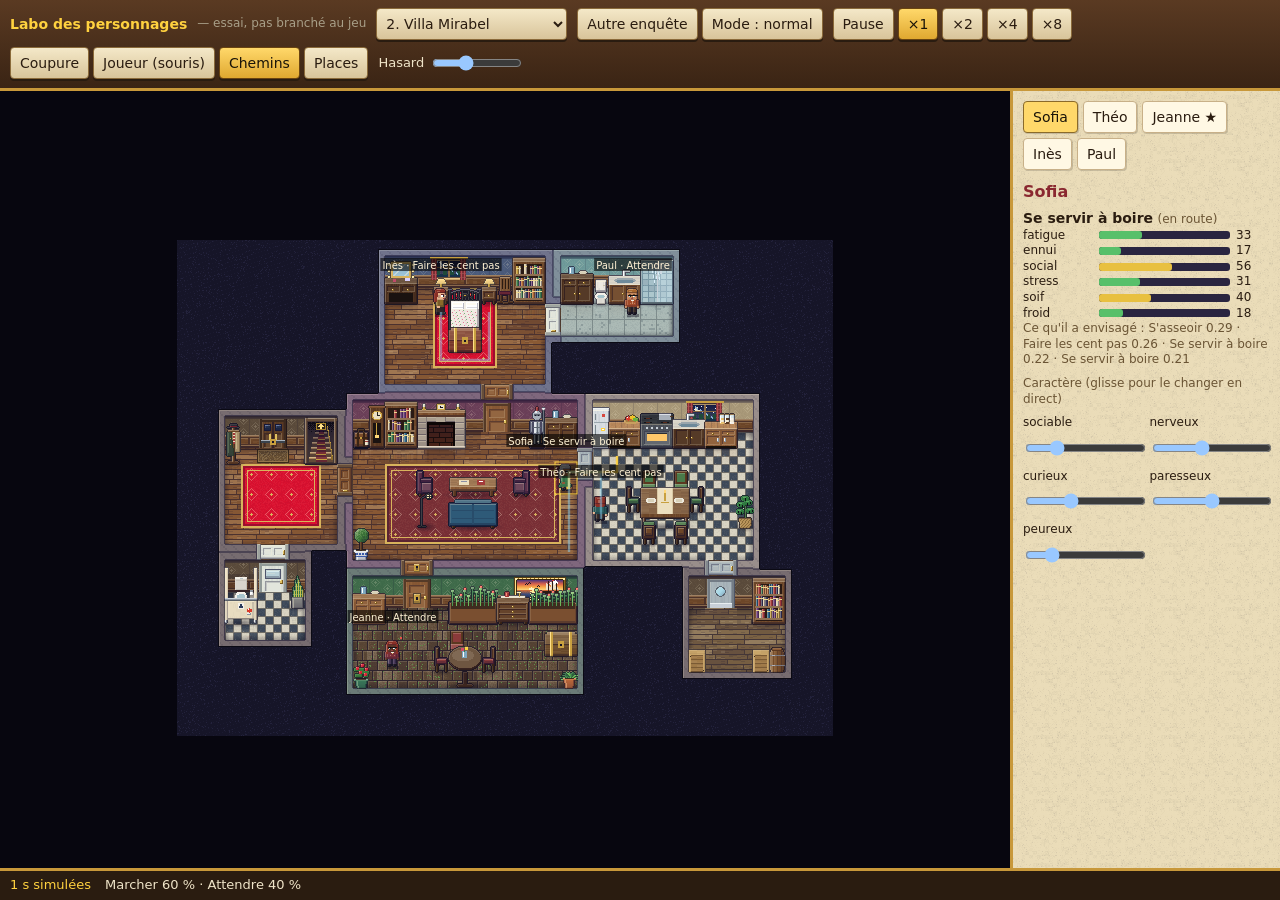
==== commit b2ff95ff: "Toutes les images : contour teinté et léger relief sur les bords ; motif du grand vase redessiné Co-" ====
--- a/labo.html
+++ b/labo.html
@@ -2085,13 +2085,27 @@
   R(g,tone(c,-.62),x,y,w,h);R(g,c,x+1,y+1,w-2,h-2);R(g,tone(c,.28),x+1,y+1,w-2,1);R(g,tone(c,.12),x+1,y+2,1,h-4);
   R(g,tone(c,-.28),x+1,y+h-3,w-2,2);R(g,tone(c,-.16),x+w-2,y+2,1,h-4);
 }
-function outlineSprite(k,col='#141226'){
-  const g=k.getContext('2d'),W=k.width,H=k.height,d=g.getImageData(0,0,W,H),a=d.data,o=[];
+// Finition de chaque image : contour teinté (une version très sombre de la couleur qu'il borde, plus doux
+// qu'un noir uniforme) et léger relief sur les bords, éclairés en haut à gauche comme tout le jeu.
+let FINITION=true;
+function outlineSprite(k,col){
+  const g=k.getContext('2d'),W=k.width,H=k.height,d=g.getImageData(0,0,W,H),a=d.data,src=new Uint8ClampedArray(a),plein=i=>src[i*4+3]>120;
+  const fixe=col?hx(col):null,fond=[20,18,38];
   for(let y=0;y<H;y++)for(let x=0;x<W;x++){
-    if(a[(y*W+x)*4+3]>0)continue;
-    for(const[p,q]of[[1,0],[-1,0],[0,1],[0,-1]]){const X=x+p,Y=y+q;if(X>=0&&Y>=0&&X<W&&Y<H&&a[(Y*W+X)*4+3]>120){o.push([x,y]);break}}
-  }
-  o.forEach(([x,y])=>R(g,col,x,y));
+    const i=y*W+x,p=i*4;
+    if(src[p+3]>0){
+      if(!FINITION||!plein(i))continue;
+      const vide=(X,Y)=>X<0||Y<0||X>=W||Y>=H||!plein(Y*W+X),f=(vide(x,y-1)||vide(x-1,y))?1.1:(vide(x,y+1)||vide(x+1,y))?.9:1;
+      if(f!==1)for(let c0=0;c0<3;c0++)a[p+c0]=f>1?src[p+c0]+(255-src[p+c0])*.1:src[p+c0]*f;
+      continue;
+    }
+    let n=0,r=0,gg=0,b=0;
+    for(const[dx,dy]of[[1,0],[-1,0],[0,1],[0,-1]]){const X=x+dx,Y=y+dy;if(X<0||Y<0||X>=W||Y>=H)continue;const j=Y*W+X;if(plein(j)){n++;r+=src[j*4];gg+=src[j*4+1];b+=src[j*4+2]}}
+    if(!n)continue;
+    const cl=fixe||(FINITION?[r/n*.3+fond[0]*.7,gg/n*.3+fond[1]*.7,b/n*.3+fond[2]*.7]:fond);
+    a[p]=cl[0];a[p+1]=cl[1];a[p+2]=cl[2];a[p+3]=255;
+  }
+  g.putImageData(d,0,0);
   return k;
 }
 
@@ -4541,7 +4555,7 @@
   vase(g,v){
     const c0=['#2e5a9a','#9a2e3a','#2e7a5a','#c8a040'][v%4];
     ellipseP(g,8,20,6,6,'#f0ece4');ellipseP(g,8,20,5,5,'#f8f4ec');R(g,'#f0ece4',5,9,6,4);R(g,'#d8d4cc',5,12,6,1);
-    for(let i=0;i<5;i++)R(g,c0,4+i*2,16+((i*3)%4),1,5);R(g,c0,3,19,10,1);R(g,'#ffffff',5,15,1,6);R(g,'#c8c4bc',12,17,1,7);
+    R(g,c0,3,17,10,1);R(g,c0,3,22,10,1);for(let i=0;i<3;i++){const x=5+i*3;R(g,c0,x,19,1,1);R(g,c0,x-1,20,3,1);R(g,c0,x,21,1,1)}R(g,'#ffffff',4,15,1,8);R(g,'#c8c4bc',12,16,1,8);
     [[4,3,'#e8484a'],[8,1,'#ffd23f'],[11,4,'#f08ac0'],[6,6,'#ffffff']].forEach(([x,y,f])=>{R(g,'#3d8a3e',x+1,y+2,1,6);disque(g,x+1,y+1,1,f)});
   },
   livres(g,v){
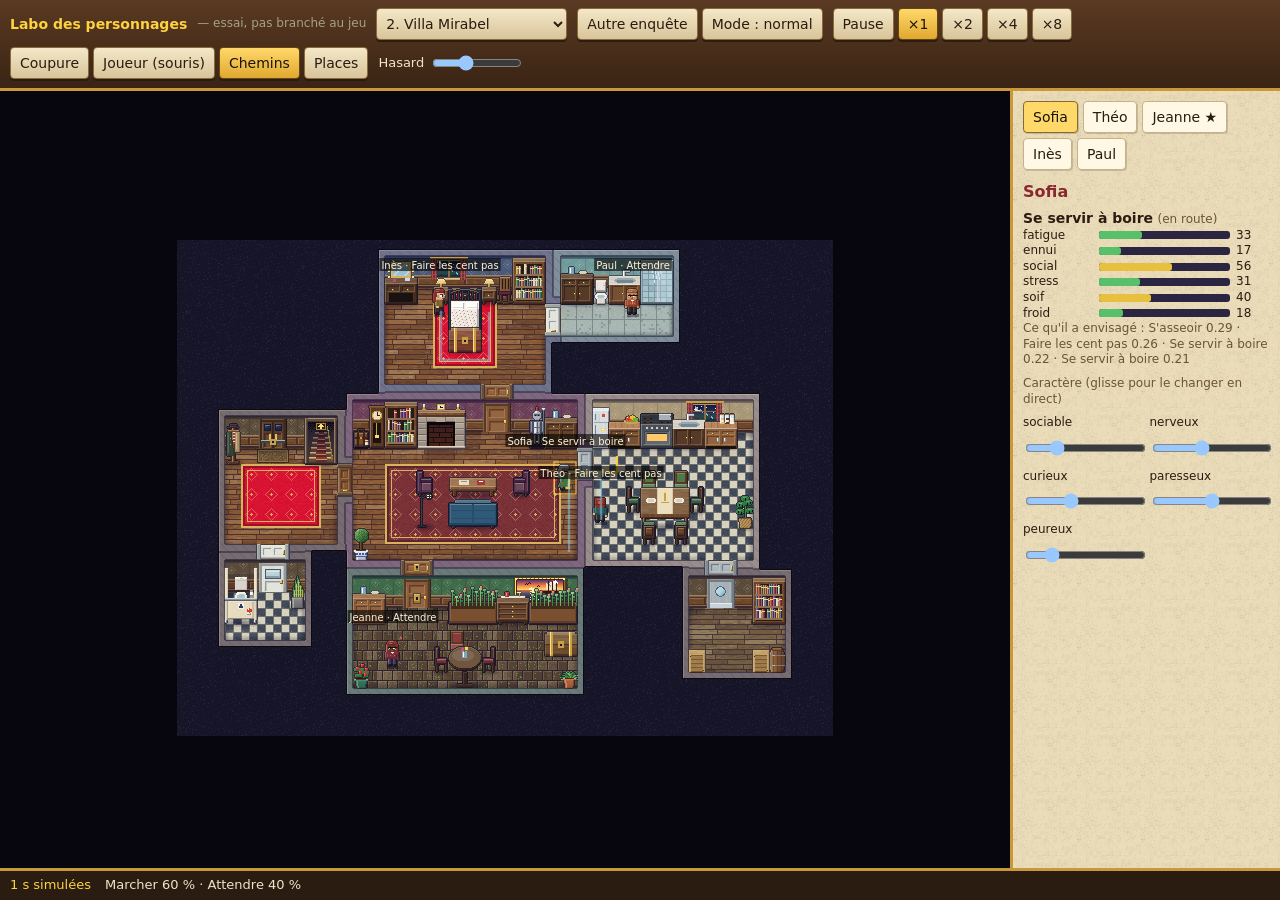
==== commit b3f699bb: "Niveau test : trois points de vue (classique, inclinée, plan) - Vue inclinée : chaque rangée de l'im" ====
--- a/labo.html
+++ b/labo.html
@@ -741,6 +741,13 @@
 .ed-palette.recents{grid-template-columns:repeat(auto-fill,minmax(56px,1fr))}.ed-palette.recents span{display:none}.ed-palette.recents img{height:38px}
 .ed-palette button{background:#fff8e4}
 .ed-etat{background:#2a1c10;border-top:3px solid #c8983a}
+
+/* Niveau test des points de vue */
+.dossier.essai{background:#2a3a6a;color:#fff4e0}
+.dossier.essai .no,.dossier.essai .dif{color:#ffd23f}
+.vues{position:absolute;top:calc(8px + env(safe-area-inset-top,0px));left:50%;transform:translateX(-50%);z-index:15;display:flex;flex-wrap:wrap;gap:5px;align-items:center;justify-content:center;background:rgba(20,16,36,.85);padding:5px 8px;border-radius:6px;box-shadow:0 2px 0 rgba(0,0,0,.5);max-width:calc(100% - 140px)}
+.vues span{color:#ffd23f;font:600 13px var(--f)}
+.vues .etiq{font-size:13px;padding:4px 9px}
 </style>
 </head>
 <body>
@@ -758,6 +765,7 @@
   <div id="but" class="but" hidden></div>
   <button id="tuto-p" class="tuto-p" data-a="passertuto" hidden>Passer le tutoriel</button>
   <div id="toast" class="toast" hidden></div>
+  <div id="vues" class="vues" hidden></div>
   <div id="prompt" class="prompt" hidden></div>
   <div id="bulle" class="bulle" hidden></div>
   <div id="carte" class="carte" hidden></div>
@@ -5604,6 +5612,71 @@
   <p class="main">Victime : ${esc(c.vName)}, ${esc(c.vrole)}.</p>`;
 }
 
+// Niveau test : trois points de vue de caméra sur la même enquête.
+// 1. Classique : la vue habituelle, de trois quarts.
+// 2. Inclinée : la caméra se penche, le fond s'éloigne et rétrécit, le premier plan grossit (perspective).
+// 3. Plan : vue de dessus, façon dossier d'enquête : pièces nommées, meubles en silhouette, suspects en pions.
+const VUES=['Classique','Inclinée','Plan'];
+function lanceVues(){
+  neuf(1,4242,false,null);S.vuesTest=true;G.vue=0;S.introDone=true;
+  $('vues').hidden=false;majVues();
+  dit(JOUEUR_V,"Niveau test : touche 1, 2 ou 3 (ou les boutons en haut) pour changer de point de vue.",360);
+}
+const JOUEUR_V={get fx(){return S.p.x},get fy(){return S.p.y}};
+function majVues(){const e=$('vues');if(!e)return;e.innerHTML=`<span>Point de vue</span>${VUES.map((n,i)=>`<button class="etiq ${G.vue===i?'actif':''}" data-a="vue" data-v="${i}" aria-pressed="${G.vue===i}">${i+1}. ${n}</button>`).join('')}`}
+function choisitVue(i){G.vue=i;G.vueK=null;majVues();toast('Vue '+VUES[i].toLowerCase(),true)}
+// ——— 2. Vue inclinée : chaque rangée de l'image est redessinée plus ou moins large selon sa profondeur ———
+function vueInclinee(){
+  const k=$('jeu');if(!G.vueK||G.vueK.width!==VW||G.vueK.height!==VH){const[q]=cv(VW,VH);G.vueK=q}
+  if(!G.vueMap||G.vueMap.length!==VH){
+    // largeur relative de chaque rangée : serrée en haut (loin), élargie en bas (près)
+    const s0=y=>.6+.6*(y/VH),cum=[0];for(let y=1;y<VH;y++)cum.push(cum[y-1]+1/s0(y));
+    const mil=Math.round(VH*.6),dec=cum[mil]-VH/2;G.vueMap=cum.map(v=>v-dec);G.vueS=cum.map((_,y)=>s0(y));
+  }
+  const g=G.vueK.getContext('2d');g.clearRect(0,0,VW,VH);g.drawImage(k,0,0);
+  ctx.setTransform(1,0,0,1,0,0);ctx.fillStyle='#04030a';ctx.fillRect(0,0,VW,VH);ctx.imageSmoothingEnabled=false;
+  for(let y=0;y<VH;y++){const sy=Math.round(G.vueMap[y]);if(sy<0||sy>=VH)continue;const w=VW*G.vueS[y];ctx.drawImage(G.vueK,0,sy,VW,1,Math.round((VW-w)/2),y,Math.round(w),1)}
+  const q=ctx.createLinearGradient(0,0,0,VH*.4);q.addColorStop(0,'rgba(8,8,24,.6)');q.addColorStop(1,'rgba(8,8,24,0)');ctx.fillStyle=q;ctx.fillRect(0,0,VW,VH*.4);
+}
+// Un clic sur l'écran retrouve la case visée, quelle que soit la vue
+function sourisVue(sx,sy){
+  if(G.vue===2&&G.vuePlanT){const{ox,oy,z}=G.vuePlanT;return{x:(sx-ox)/z*16,y:(sy-oy)/z*16+4,plan:true}}
+  if(G.vue===1&&G.vueMap){const y=Math.max(0,Math.min(VH-1,Math.round(sy)));return{x:VW/2+(sx-VW/2)/G.vueS[y]+Math.round(cam.x),y:G.vueMap[y]+Math.round(cam.y)}}
+  return null;
+}
+// ——— 3. Vue en plan : un schéma clair de tout l'étage ———
+function vuePlan(){
+  const P=S.p,z=Math.max(4,Math.min(10,Math.floor(Math.min(VW/(MW+2),VH/(MH+2))))),ox=Math.round((VW-MW*z)/2),oy=Math.round((VH-MH*z)/2);G.vuePlanT={ox,oy,z};
+  ctx.setTransform(1,0,0,1,0,0);ctx.imageSmoothingEnabled=false;
+  ctx.fillStyle='#e8dcc0';ctx.fillRect(0,0,VW,VH);
+  ctx.strokeStyle='rgba(60,80,140,.12)';ctx.lineWidth=1;for(let x=ox%z;x<VW;x+=z){ctx.beginPath();ctx.moveTo(x+.5,0);ctx.lineTo(x+.5,VH);ctx.stroke()}for(let y=oy%z;y<VH;y+=z){ctx.beginPath();ctx.moveTo(0,y+.5);ctx.lineTo(VW,y+.5);ctx.stroke()}
+  const X=x=>ox+x*z,Y=y=>oy+y*z,ici=areaIdx(P.x>>4,(P.y-3)>>4);
+  // pièces : couleur douce par pièce, celle où je suis en jaune, murs épais
+  W.areas.forEach((A,i)=>{if(A.etage&&!W.etage)return;const col=i===ici?'#f6e08a':A.room?'#f4ecd4':'#ece2c8';
+    A.rects.forEach(q=>{ctx.fillStyle=col;ctx.fillRect(X(q.x0),Y(q.y0),(q.x1-q.x0+1)*z,(q.y1-q.y0+1)*z)});
+    A.rects.forEach(q=>{ctx.strokeStyle='#2a2418';ctx.lineWidth=2;ctx.strokeRect(X(q.x0)-1,Y(q.y0)-1,(q.x1-q.x0+1)*z+2,(q.y1-q.y0+1)*z+2)})});
+  // meubles : silhouettes, les cachettes encore fermées marquées d'un point
+  W.furn.forEach(f=>{const mur=/^(mur|porte|porteL)$/.test(f.name);ctx.fillStyle=mur?'#2a2418':'rgba(110,88,60,.55)';ctx.fillRect(X(f.x)+1,Y(f.y)+1,f.w*z-2,f.h*z-2)});
+  W.obj.forEach(o=>{if(o.kind==='fouille'&&(o.loot||o.lock||o.ptype)&&!S.open[o.id]){ctx.fillStyle='#c8382a';ctx.fillRect(X(o.x+o.w/2)-2,Y(o.y+o.h/2)-2,4,4)}});
+  // portes : un trait clair, rouge si elle est fermée à clé
+  Object.values(W.doors).forEach(d=>{ctx.fillStyle=d.lock!==null&&!S.open[d.id]?'#c8382a':'#e8dcc0';ctx.fillRect(X(d.x),Y(d.y)+(d.v?0:z),d.w*z,d.v?d.h*z:2*z)});
+  // noms des pièces
+  ctx.font=`bold ${Math.max(7,z)}px "Pixelify Sans",monospace`;ctx.textAlign='center';ctx.textBaseline='middle';
+  const ecrit=(t,x,y,col)=>{ctx.lineJoin='round';ctx.lineWidth=3;ctx.strokeStyle='#f4ecd4';ctx.strokeText(t,x,y);ctx.fillStyle=col;ctx.fillText(t,x,y)};
+  ctx.textAlign='left';W.areas.forEach(A=>{const q=A.rects[0];ecrit(A.name,X(q.x0)+3,Y(q.y1+1)-z*.6,'rgba(42,36,24,.8)')});ctx.textAlign='center';
+  // la victime, les suspects (pions avec leur prénom) et moi
+  if(G.body){ctx.strokeStyle='#c8382a';ctx.lineWidth=2;ctx.strokeRect(X(G.body.x),Y(G.body.y),2*z,z)}
+  ctx.font=`${Math.max(7,z-1)}px "Pixelify Sans",monospace`;
+  W.obj.forEach(o=>{if(o.kind!=='suspect')return;const x=ox+o.fx/16*z,y=oy+(o.fy-4)/16*z,L=G.look[o.s];
+    ctx.fillStyle=L?L.top:'#3a6ac8';ctx.beginPath();ctx.arc(x,y,z*.45,0,7);ctx.fill();ctx.strokeStyle='#141226';ctx.lineWidth=1.5;ctx.stroke();
+    ecrit(c.suspects[o.s].prenom,x,y-z*.9,'#141226')});
+  const px=ox+P.x/16*z,py=oy+(P.y-4)/16*z;ctx.fillStyle='#2a3a8a';ctx.beginPath();ctx.moveTo(px,py-z*.6);ctx.lineTo(px+z*.5,py+z*.4);ctx.lineTo(px-z*.5,py+z*.4);ctx.closePath();ctx.fill();
+  ecrit('Moi',px,py+z*1.1,'#2a3a8a');
+  // légende
+  ctx.textAlign='left';ctx.font='9px "Pixelify Sans",monospace';const lg=[['#c8382a','cachette fermée'],['#c8382a','porte à clé (trait rouge)'],['#2a3a8a','moi']];
+  lg.forEach(([c0,t],i)=>{ctx.fillStyle=c0;ctx.fillRect(8,VH-14-i*12,6,6);ctx.fillStyle='#2a2418';ctx.fillText(t,18,VH-11-i*12)});
+}
+
 // Éditeur de cartes, réservé à l'auteur du jeu : on l'ouvre en ajoutant ?editeur à la fin de l'adresse.
 // On part de la carte que le jeu a générée, on déplace les pièces, les portes et les meubles, on pose fenêtres,
 // tableaux et tapis, on change sols et couleurs ; puis on exporte un fichier qui deviendra l'agencement par défaut.
@@ -6691,6 +6764,7 @@
   if(G.noir>0)noirDessine(pxx,pyy,1,cx,cy);else if(G.retour>0)noirDessine(pxx,pyy,Math.pow(G.retour/240,1.4)*(G.retour>200&&(G.retour>>2)%4===0?.55:1),cx,cy);
   if(G.fl>0){ctx.fillStyle=`rgba(255,240,230,${G.fl/20})`;ctx.fillRect(0,0,VW,VH)}
   if(G.fade>0){ctx.fillStyle=`rgba(4,3,10,${G.fade})`;ctx.fillRect(0,0,VW,VH)}
+  if(G.vue===1)vueInclinee();else if(G.vue===2)vuePlan();
   posBulles();
 }
 const toScreen=(x,y)=>[(x-Math.round(cam.x))*SC,(y-Math.round(cam.y))*SC];
@@ -6980,7 +7054,7 @@
   Object.values(W.doors).forEach(d=>{if(!S.open[d.id]&&d.lock!==null)test(d)});
   return best;
 }
-function mouseScreen(e){const r=$('jeu').getBoundingClientRect();return{x:(e.clientX-r.left)/SC+Math.round(cam.x),y:(e.clientY-r.top)/SC+Math.round(cam.y)}}
+function mouseScreen(e){const r=$('jeu').getBoundingClientRect(),sx=(e.clientX-r.left)/SC,sy=(e.clientY-r.top)/SC,v=G.vue?sourisVue(sx,sy):null;return v||{x:sx+Math.round(cam.x),y:sy+Math.round(cam.y)}}
 function onMapClick(e){
   if(modal||G.bot)return;
   const p=mouseScreen(e),o=objAt(p.x,p.y),cx=p.x>>4,cy=p.y>>4,ar=G.area!=null?G.area:c.rc;
@@ -7253,6 +7327,7 @@
 // ——— Page d'accueil ———
 function ligneJour(){const j=jourDuJour(),f=(stats.jours||{})[j.k];return`<button class="dossier jour" data-a="jour"><span class="no">J</span><span class="nom">Enquête du jour : ${esc(LEVELS[j.lv].nom)}</span><span class="dif">${f?`Faite · ${f}`:stats.serieJ?`Série : ${stats.serieJ}`:'Nouvelle'}</span></button>`}
 function accueil(){
+  if($('vues'))$('vues').hidden=true;G.vue=0;
   if(G.sauveVieille){G.sauveVieille=false;setTimeout(()=>toast("Ta partie en cours venait d'une version précédente du jeu : elle ne peut pas reprendre. Une nouvelle enquête t'attend !",true),400)}
   closeAll();enJeu=false;$('but').hidden=true;$('tuto-p').hidden=true;['calepin','marteau'].forEach(n=>$(n).classList.remove('appel'));if(S&&!S.fin&&!(c&&c.test))G.sauve=S;
   $('accueil').hidden=false;$('prompt').hidden=true;$('lieu').hidden=true;$('amb').hidden=true;$('hud').hidden=true;
@@ -7260,7 +7335,7 @@
   const dos=LEVELS.map((l,i)=>`<button class="dossier ${stats.res[i]?'fait':''}" data-a="niveau" data-v="${i}"><span class="no">${i+1}</span><span class="nom">${esc(l.nom)}</span><span class="dif">${O.expert?'Expert':DIFF[l.diff].label}</span>${O.expert?(stats.exp&&stats.exp[i]?`<i>Expert · ${stats.exp[i]}</i>`:''):stats.res[i]?`<i>Résolu${stats.notes&&stats.notes[i]?' · '+stats.notes[i]:''}</i>`:''}</button>`).join('');
   $('acc-ui').innerHTML=`<div class="acc-g">${carteCompte()}<h1>Faux<br><span>Alibi</span></h1><p>Dix lieux, cinquante pièces, et à chaque fois quelqu'un qui ment.</p>
     <div class="ligne"><button class="etiq fort" data-a="nouvelle" data-v="${suite<0?int(Math.random,10):suite}">Nouvelle enquête</button>${G.sauve?'<button class="etiq" data-a="continuer">Continuer</button>':''}<button class="etiq ${O.expert?'actif':''}" data-a="expert" aria-pressed="${!!O.expert}">Expert : ${O.expert?'oui':'non'}</button><button class="etiq" data-a="reglages">Options</button>${boutonInstaller()}</div>${aideInstaller()}</div>
-    <div class="acc-d"><div class="tampon"><b>${n}</b><span>enquête${n>1?'s':''} résolue${n>1?'s':''}</span><small>Fins : ${Object.keys(stats.fins||{}).length}/6</small></div><div class="dossiers">${ligneJour()}${dos}</div></div>`;
+    <div class="acc-d"><div class="tampon"><b>${n}</b><span>enquête${n>1?'s':''} résolue${n>1?'s':''}</span><small>Fins : ${Object.keys(stats.fins||{}).length}/6</small></div><div class="dossiers">${ligneJour()}${dos}<button class="dossier essai" data-a="vues"><span class="no">T</span><span class="nom">Niveau test : 3 points de vue</span><span class="dif">Essai</span></button></div></div>`;
 }
 // ——— Options : une fenêtre unique, depuis l'accueil comme depuis le jeu ———
 const OPTS=[
@@ -7541,6 +7616,7 @@
 const KEYMAP={ArrowUp:'up',ArrowDown:'down',ArrowLeft:'left',ArrowRight:'right',z:'up',w:'up',s:'down',q:'left',a:'left',d:'right',Z:'up',W:'up',S:'down',Q:'left',A:'left',D:'right'};
 function onKey(e,v){
   if(ED.on)return;
+  if(v&&S&&S.vuesTest&&enJeu&&!modal&&/^[123]$/.test(e.key)){choisitVue(+e.key-1);return}
   const tag=e.target.tagName;
   if(tag==='INPUT'||tag==='SELECT'||tag==='TEXTAREA'){if(e.key==='Escape'&&v&&modal)closeAll();return}
   if(!enJeu)return;
@@ -7571,6 +7647,8 @@
     if(a==='comparer')return comparer();
     if(a==='aide'){const t=aideTexte();closeAll();return say('Basile',t,null,G.porBa)}
     if(a==='onglet')return ouvrir(v);
+    if(a==='vues')return lanceVues();
+    if(a==='vue')return choisitVue(+v);
     if(a==='fiche'){G.fiche=+v;return ouvrir('gens')}
     if(a==='fermer'){if(modal==='doc'&&G.tab&&!$('carnet').hidden){$('doc').hidden=true;modal='carnet';return}return closeAll()}
     if(a==='lire')return ouvrirDoc(+v);
